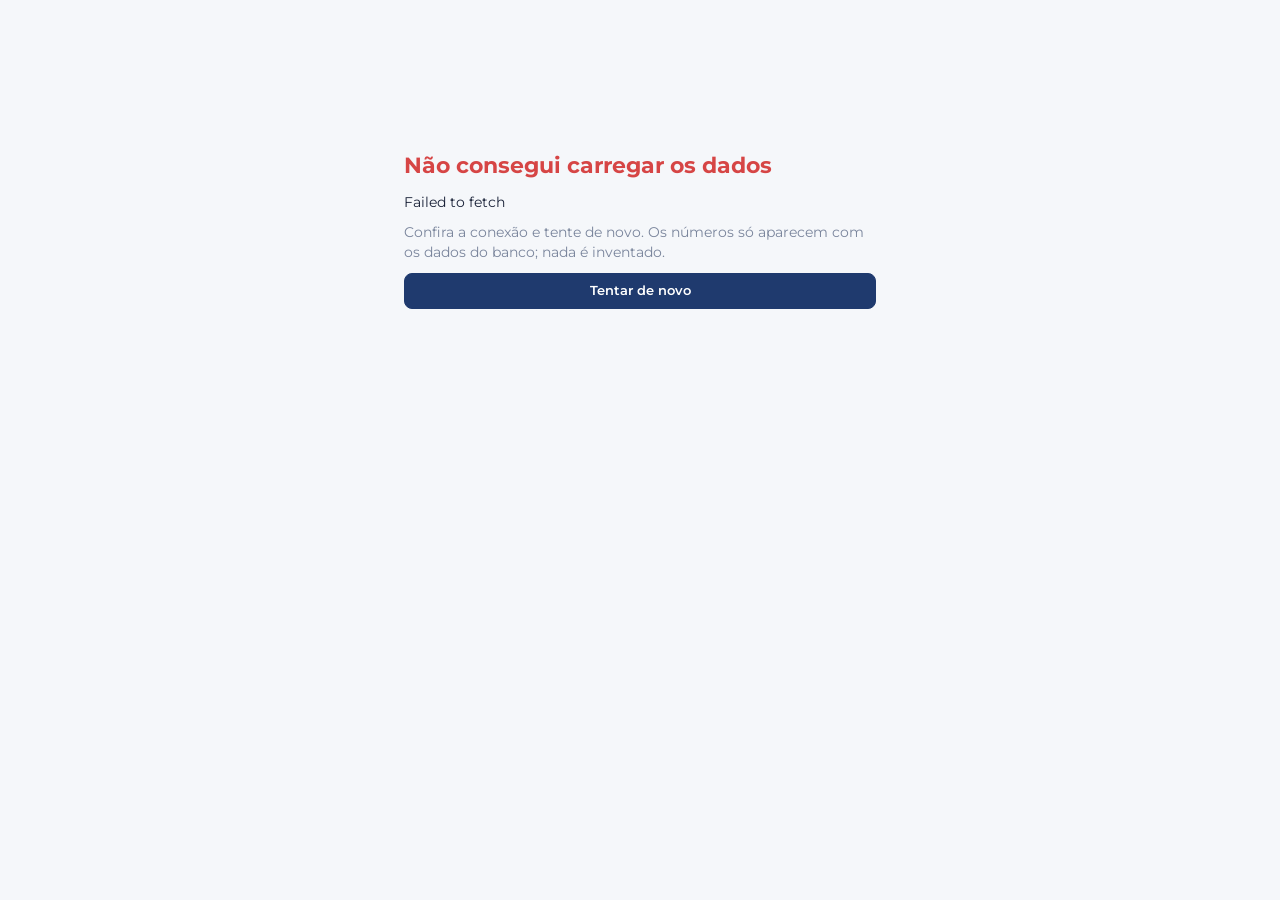
==== index.html @ 0635a10c "Painel Prontomed: dashboard financeiro estatico (HTML+JS, Supabase painel_publico) Resumo, receitas," ====
<!doctype html>
<html lang="pt-BR">
<head>
  <meta charset="utf-8">
  <meta name="viewport" content="width=device-width, initial-scale=1">
  <title>Painel Prontomed · ACESF</title>
  <meta name="robots" content="noindex, nofollow">
  <meta name="description" content="Painel financeiro do Grupo Prontomed: resultado, margens, caixa e detalhamento por conta.">
  <link rel="stylesheet" href="css/tokens.css">
  <link rel="stylesheet" href="css/dashboard.css">
</head>
<body data-empresa="grupo">
  <a class="pular" href="#conteudo">Pular para o conteúdo</a>
  <div id="app"></div>
  <noscript><p style="padding:24px">Este painel precisa de JavaScript para mostrar os gráficos.</p></noscript>
  <script type="module" src="js/app.js"></script>
</body>
</html>
---- css/tokens.css ----
/* Tokens do padrão visual ACESF · Painel Grupo Prontomed
   Marca fixa: navy #1F3A6E, azul #5B9BD5, dourado #C9A96E, Montserrat.
   Cada linha de negócio mantém a MESMA cor em todas as telas. */
@import url("https://fonts.googleapis.com/css2?family=Montserrat:wght@400;500;600;700;800&display=swap");

:root {
  color-scheme: light;
  --navy: #1F3A6E;
  --navy-barra: #1F3A6E;
  --azul: #5B9BD5;
  --dourado: #C9A96E;

  /* empresas */
  --emp-prontomed: #5B9BD5;
  --emp-multidisciplinar: #2BB39A;
  --emp-grupo: #C9A96E;

  /* linhas de receita — Prontomed */
  --lin-lab: #1F3A6E; --lin-cons: #5B9BD5; --lin-img: #C9A96E; --lin-cardio: #8FA3BF; --lin-acess: #B8C2CC;
  --lab-part: #1F3A6E; --lab-conv: #4A69A0; --lab-emp: #A9BADA;
  /* linhas de receita — Multidisciplinar */
  --mu-conv: #1F3A6E; --mu-multi: #2BB39A; --mu-atend-part: #5B9BD5; --mu-outras: #B8C2CC;
  /* especialidades */
  --esp-psico: #1F3A6E; --esp-psicoped: #2BB39A; --esp-to: #5B9BD5; --esp-fisio: #C9A96E;
  --esp-fono: #8FA3BF; --esp-nutri: #E07A5F; --esp-outros: #B8C2CC;

  /* rampa sequencial (magnitude de custos e despesas): escuro = maior */
  --seq-1: #1F3A6E; --seq-2: #4A69A0; --seq-3: #7C95C4; --seq-4: #A9BADA; --seq-5: #D3DCEC;

  /* semântica (estado, nunca identidade) */
  --bom: #1F9D6B; --ruim: #D64545; --atencao: #E0A82E; --neutro: #8A94A6;
  --bom-fundo: #E7F5EF; --ruim-fundo: #FBEAEA; --atencao-fundo: #FFF6E0; --atencao-texto: #8A4B00;

  /* superfícies e texto */
  --pagina: #F5F7FA;
  --painel: #FFFFFF;
  --painel-2: #F4F6FA;
  --borda: #E3E8F0;
  --grade: #E9EDF3;
  --subtotal: #EAF0F8;
  --texto: #1A2238;
  --texto-2: #4C5873;
  --texto-3: #7A859C;
  --trilho: #E3E8F0;
  --sombra: 0 1px 2px rgba(31, 58, 110, .06), 0 4px 16px rgba(31, 58, 110, .05);

  --raio: 10px;
  --fonte: "Montserrat", system-ui, -apple-system, "Segoe UI", sans-serif;
}

/* Tema escuro: passos próprios (não é inversão automática). A navy da marca some no fundo escuro,
   então as linhas que usam navy sobem para um azul mais claro, mantendo a identidade. */
@media (prefers-color-scheme: dark) {
  :root:not([data-tema="claro"]) {
    color-scheme: dark;
    --seq-1: #A9C3F2; --seq-2: #7F9EDB; --seq-3: #5F7DB9; --seq-4: #455F94; --seq-5: #324673;
    --navy-barra: #7FA2E8; --lin-lab: #7FA2E8; --lab-part: #7FA2E8; --lab-conv: #5C80C4; --lab-emp: #3E5A92;
    --mu-conv: #7FA2E8; --esp-psico: #7FA2E8;
    --bom: #3CC38F; --ruim: #F0706F; --atencao: #E8B54A; --neutro: #98A2B6;
    --bom-fundo: #12342A; --ruim-fundo: #3A1A1D; --atencao-fundo: #3A2E12; --atencao-texto: #F2C77A;
    --pagina: #0E1526; --painel: #151E34; --painel-2: #1B2641; --borda: #26324F; --grade: #212C48;
    --subtotal: #1D2A4A; --texto: #E8ECF6; --texto-2: #B5BED3; --texto-3: #8591AB; --trilho: #26324F;
    --sombra: 0 1px 2px rgba(0, 0, 0, .4);
  }
}
:root[data-tema="escuro"] {
  color-scheme: dark;
  --seq-1: #A9C3F2; --seq-2: #7F9EDB; --seq-3: #5F7DB9; --seq-4: #455F94; --seq-5: #324673;
  --navy-barra: #7FA2E8; --lin-lab: #7FA2E8; --lab-part: #7FA2E8; --lab-conv: #5C80C4; --lab-emp: #3E5A92;
  --mu-conv: #7FA2E8; --esp-psico: #7FA2E8;
  --bom: #3CC38F; --ruim: #F0706F; --atencao: #E8B54A; --neutro: #98A2B6;
  --bom-fundo: #12342A; --ruim-fundo: #3A1A1D; --atencao-fundo: #3A2E12; --atencao-texto: #F2C77A;
  --pagina: #0E1526; --painel: #151E34; --painel-2: #1B2641; --borda: #26324F; --grade: #212C48;
  --subtotal: #1D2A4A; --texto: #E8ECF6; --texto-2: #B5BED3; --texto-3: #8591AB; --trilho: #26324F;
  --sombra: 0 1px 2px rgba(0, 0, 0, .4);
}

body[data-empresa="prontomed"] { --emp: var(--emp-prontomed); }
body[data-empresa="multidisciplinar"] { --emp: var(--emp-multidisciplinar); }
body[data-empresa="grupo"] { --emp: var(--emp-grupo); }

html, body { margin: 0; font-family: var(--fonte); color: var(--texto); background: var(--pagina); }
---- css/dashboard.css ----
/* Painel Prontomed · layout de dashboard (rolagem contínua, menu lateral, filtros fixos, gaveta de detalhe) */
*, *::before, *::after { box-sizing: border-box; }
html { -webkit-text-size-adjust: 100%; }
body { font-size: 14px; line-height: 1.45; font-variant-numeric: tabular-nums; }
h1, h2, h3, p { margin: 0; }
button, select, input { font: inherit; color: inherit; }
button { cursor: pointer; }
:focus-visible { outline: 2px solid var(--azul); outline-offset: 2px; border-radius: 4px; }
.dim { color: var(--texto-3); }
.pular { position: absolute; left: -999px; top: 8px; background: var(--navy); color: #fff; padding: 8px 12px; border-radius: 8px; z-index: 100; }
.pular:focus { left: 8px; }
.vh { position: absolute; width: 1px; height: 1px; overflow: hidden; clip: rect(0 0 0 0); white-space: nowrap; }
.carregando { padding: 48px 24px; color: var(--texto-2); text-align: center; }

/* ─── casca ─── */
.casca { display: grid; grid-template-columns: 232px minmax(0, 1fr); min-height: 100vh; }
.lateral { position: sticky; top: 0; height: 100vh; display: flex; flex-direction: column; gap: 20px; padding: 20px 14px; background: var(--navy); color: #fff; }
.marca-app { display: flex; gap: 10px; align-items: center; padding: 0 6px; }
.marca-sel { width: 34px; height: 34px; border-radius: 9px; background: var(--dourado); color: var(--navy); display: grid; place-items: center; font-weight: 800; font-size: 17px; }
.marca-app strong { display: block; font-size: 14px; font-weight: 700; }
.marca-app small { color: #B9C6E0; font-size: 11px; }
.menu { display: flex; flex-direction: column; gap: 2px; }
.menu a { display: flex; gap: 10px; align-items: center; padding: 9px 10px; border-radius: 8px; color: #D5DEF1; text-decoration: none; font-weight: 500; }
.menu a:hover { background: rgba(255, 255, 255, .08); }
.menu a.on { background: rgba(255, 255, 255, .14); color: #fff; font-weight: 700; box-shadow: inset 3px 0 0 var(--emp, var(--dourado)); }
.carimbo { margin-top: auto; font-size: 11px; padding: 0 6px; color: #9FB0D2; }
.centro { min-width: 0; }
.barra { position: sticky; top: 0; z-index: 20; display: flex; flex-wrap: wrap; gap: 10px 20px; align-items: flex-end; justify-content: space-between; padding: 14px 28px 12px; background: color-mix(in srgb, var(--pagina) 94%, transparent); backdrop-filter: blur(8px); border-bottom: 1px solid var(--borda); }
.barra h1 { font-size: 21px; font-weight: 800; color: var(--navy-barra); letter-spacing: -.01em; }
.sub { color: var(--texto-3); font-size: 12.5px; margin-top: 1px; }
.filtros { display: flex; flex-wrap: wrap; gap: 8px 10px; align-items: flex-end; }
.campo { display: grid; gap: 2px; font-size: 11px; color: var(--texto-3); font-weight: 600; }
.campo select { padding: 7px 28px 7px 10px; border: 1px solid var(--borda); border-radius: 8px; background: var(--painel); color: var(--texto); font-weight: 500; font-size: 13px; min-height: 36px; }
.seg { display: inline-flex; padding: 3px; border: 1px solid var(--borda); background: var(--painel); border-radius: 10px; gap: 2px; }
.seg button { display: inline-flex; align-items: center; gap: 7px; border: 0; background: transparent; padding: 6px 11px; border-radius: 7px; font-weight: 600; font-size: 13px; color: var(--texto-2); min-height: 30px; }
.seg button i { width: 9px; height: 9px; border-radius: 3px; background: var(--c); }
.seg button.on { background: var(--navy); color: #fff; }
.btn { border: 1px solid var(--borda); background: var(--painel); border-radius: 8px; padding: 7px 12px; font-weight: 600; font-size: 13px; min-height: 36px; }
.btn:hover { background: var(--painel-2); }
.btn.primario { background: var(--navy); border-color: var(--navy); color: #fff; }
.btn.icone { width: 36px; padding: 0; font-size: 16px; }
main { padding: 22px 28px 64px; display: grid; gap: 22px; max-width: 1560px; }
main[aria-busy="true"] { opacity: .5; }

/* ─── seções e grades ─── */
.secao { background: var(--painel); border: 1px solid var(--borda); border-radius: var(--raio); padding: 18px 20px 16px; box-shadow: var(--sombra); min-width: 0; display: grid; gap: 12px; align-content: start; }
.secao-cab h2 { font-size: 15px; font-weight: 700; color: var(--texto); }
.secao-cab p { color: var(--texto-3); font-size: 12.5px; margin-top: 2px; max-width: 78ch; }
.duas { display: grid; grid-template-columns: minmax(0, 1.35fr) minmax(0, 1fr); gap: 22px; }
.duas.igual { grid-template-columns: repeat(2, minmax(0, 1fr)); }
.grafico { width: 100%; min-height: 40px; }
.grafico svg { display: block; overflow: visible; }
.vazio { color: var(--texto-3); padding: 18px 4px; }
.vazio.erro { color: var(--ruim); }
.marca { outline-offset: 1px; }
.marca:hover { filter: brightness(1.08); }

/* ─── destaque e KPIs ─── */
.faixa-hero { display: grid; grid-template-columns: minmax(0, 1fr) minmax(0, 1.25fr); gap: 22px; align-items: stretch; }
.hero { background: var(--navy); color: #fff; border-radius: var(--raio); padding: 22px 24px; display: grid; gap: 8px; align-content: start; box-shadow: var(--sombra); }
body[data-empresa="prontomed"] .hero { background: linear-gradient(135deg, var(--navy), #2F5C93); }
.hero-r { font-size: 12.5px; color: #C7D4EE; font-weight: 600; }
.hero-v { font-size: clamp(30px, 4.4vw, 44px); font-weight: 800; letter-spacing: -.02em; line-height: 1.05; }
.hero-d { display: flex; flex-wrap: wrap; gap: 6px; align-items: center; color: #C7D4EE; font-size: 12.5px; }
.hero-t { font-size: 14px; color: #E8EEFB; max-width: 58ch; }
.hero-sp { display: flex; gap: 10px; align-items: center; color: #B9C6E0; font-size: 12px; }
.hero-sp svg path { stroke: #fff; }
.hero-sp svg circle { fill: #fff; stroke: var(--navy); }
.hero-aj { font-size: 12.5px; color: #E8EEFB; border-top: 1px solid rgba(255, 255, 255, .18); padding-top: 8px; }
.hero .dim { color: #B9C6E0; }
.hero .delta { background: rgba(255, 255, 255, .14); color: #fff; }
.tiles { display: grid; grid-template-columns: repeat(2, minmax(0, 1fr)); gap: 14px; }
.tiles.quatro { grid-template-columns: repeat(4, minmax(0, 1fr)); }
.tile { text-align: left; display: grid; gap: 4px; align-content: start; background: var(--painel); border: 1px solid var(--borda); border-radius: var(--raio); padding: 14px 16px; box-shadow: var(--sombra); border-top: 3px solid var(--emp, var(--dourado)); min-width: 0; }
button.tile:hover { background: var(--painel-2); }
.tile-r { font-size: 12px; color: var(--texto-3); font-weight: 600; }
.tile-v { font-size: 22px; font-weight: 800; color: var(--texto); letter-spacing: -.01em; overflow-wrap: anywhere; }
.tile-s, .tile-b { font-size: 12px; color: var(--texto-3); }
.tile-d { display: flex; flex-wrap: wrap; align-items: center; gap: 2px; }
.tile-sp { margin-top: 2px; }
.tile-sp svg { display: block; max-width: 100%; }
.tile-sp path { vector-effect: non-scaling-stroke; }

.delta { display: inline-flex; gap: 4px; align-items: center; padding: 2px 8px; border-radius: 99px; font-size: 12px; font-weight: 700; white-space: nowrap; }
.delta-i { font-size: 9px; }
.delta.bom { color: var(--bom); background: var(--bom-fundo); }
.delta.ruim { color: var(--ruim); background: var(--ruim-fundo); }
.delta.neutro { color: var(--texto-2); background: var(--painel-2); }

/* ─── legenda ─── */
.legenda { display: flex; flex-wrap: wrap; gap: 6px 14px; }
.leg-item { display: inline-flex; align-items: center; gap: 7px; background: none; border: 0; padding: 4px 2px; font-size: 12.5px; color: var(--texto-2); font-weight: 500; }
.leg-item.off { opacity: .45; text-decoration: line-through; }
.leg-k { width: 12px; height: 12px; border-radius: 3px; flex: none; }
.legenda.estatica { margin-bottom: 2px; }

/* ─── alertas ─── */
.atencao { display: grid; gap: 10px; }
.alerta { display: grid; grid-template-columns: 26px 1fr; gap: 10px; padding: 11px 12px; border-radius: 9px; background: var(--painel-2); border-left: 4px solid var(--neutro); }
.alerta.atencao { background: var(--atencao-fundo); border-left-color: var(--atencao); }
.alerta.ruim { background: var(--ruim-fundo); border-left-color: var(--ruim); }
.alerta.info { border-left-color: var(--azul); }
.alerta-i { width: 22px; height: 22px; border-radius: 50%; display: grid; place-items: center; background: var(--painel); font-size: 11px; font-weight: 800; }
.alerta h3 { font-size: 13px; font-weight: 700; }
.alerta p { font-size: 12.5px; color: var(--texto-2); margin-top: 2px; }
.lnk-acao { margin-top: 6px; border: 0; background: none; padding: 0; color: var(--navy-barra); font-weight: 700; font-size: 12.5px; text-decoration: underline; text-underline-offset: 3px; }

/* ─── tabelas ─── */
.tabela-rolagem { overflow-x: auto; border-radius: 8px; }
table.dre { width: 100%; border-collapse: separate; border-spacing: 0; font-size: 13px; min-width: 760px; }
table.dre.mini { min-width: 0; font-size: 12.5px; }
.dre th { text-align: right; font-weight: 700; font-size: 12px; color: var(--texto-3); padding: 8px 10px; border-bottom: 1px solid var(--borda); white-space: nowrap; position: sticky; top: 0; background: var(--painel); }
.dre th.atual { color: var(--texto); box-shadow: inset 0 -2px 0 var(--emp, var(--dourado)); }
.dre th.c-nome, .dre td.c-nome { text-align: left; }
.dre td { padding: 7px 10px; border-bottom: 1px solid var(--grade); text-align: right; white-space: nowrap; }
.dre td.atual { background: color-mix(in srgb, var(--emp, var(--dourado)) 7%, var(--painel)); font-weight: 600; }
.dre td.c-nome { white-space: normal; min-width: 210px; position: sticky; left: 0; background: var(--painel); z-index: 1; }
.dre td.c-tend { width: 96px; padding: 2px 10px; text-align: left; }
.dre tr.grupo td { background: var(--subtotal); font-weight: 700; }
.dre tr.grupo td.c-nome { background: var(--subtotal); }
.dre tr.total td { font-weight: 700; border-top: 1px solid var(--borda); }
.dre tr.total.forte td { background: var(--subtotal); }
.dre tr.total.forte td.c-nome { background: var(--subtotal); }
.dre tr.pai > td.c-nome button.lnk { font-weight: 600; }
.dre tr.destacada td { background: var(--atencao-fundo); }
.dre .calor { font-weight: 600; }
.chev { width: 20px; height: 20px; border: 0; background: none; color: var(--texto-3); display: inline-grid; place-items: center; font-size: 11px; vertical-align: middle; transition: transform .12s; padding: 0; }
.chev.aberto { transform: rotate(90deg); }
.chev.vazio { visibility: hidden; }
button.lnk { border: 0; background: none; padding: 2px 0; text-align: left; color: var(--texto); font-weight: 500; text-decoration: underline; text-decoration-color: transparent; text-underline-offset: 3px; }
button.lnk:hover { color: var(--navy-barra); text-decoration-color: currentColor; }
.fontes { display: inline-flex; gap: 4px; flex-wrap: wrap; }
.fonte { padding: 1px 7px; border-radius: 99px; font-size: 11px; font-weight: 600; background: var(--painel-2); color: var(--texto-2); border: 1px solid var(--borda); }
.fonte.f-Nibo { border-color: var(--azul); } .fonte.f-manual { border-color: var(--dourado); }
.chip-emp { display: inline-flex; gap: 6px; align-items: center; font-weight: 700; }
.chip-emp i { width: 9px; height: 9px; border-radius: 3px; background: var(--c); }
.origem { background: var(--painel); border: 1px solid var(--borda); border-radius: var(--raio); padding: 14px 18px; display: grid; gap: 4px; }

/* ─── simuladores ─── */
.sim { display: grid; gap: 16px; }
.sim-ctrl, .sim-grade { display: grid; grid-template-columns: repeat(auto-fit, minmax(220px, 1fr)); gap: 14px 22px; align-items: end; }
.sim-c, .sim-n { display: grid; gap: 4px; }
.sim-r { font-size: 12.5px; font-weight: 600; }
.sim-c input[type=range] { width: 100%; accent-color: var(--navy-barra); }
.sim-v { font-weight: 800; font-size: 15px; }
.sim-in { display: flex; align-items: center; gap: 6px; }
.sim-in input { width: 100%; padding: 7px 10px; border: 1px solid var(--borda); border-radius: 8px; background: var(--painel); min-height: 36px; font-weight: 600; }
.sim-in em { font-style: normal; color: var(--texto-3); font-size: 12px; }
.sim-res { display: grid; grid-template-columns: repeat(auto-fit, minmax(190px, 1fr)); gap: 12px; }
.sim-b { display: grid; gap: 4px; padding: 12px 14px; background: var(--painel-2); border-radius: 9px; align-content: start; justify-items: start; }
.sim-b .tile-v { font-size: 19px; }
.sim > .btn { justify-self: start; }

/* ─── gaveta "Destrinchar" ─── */
.cortina { position: fixed; inset: 0; background: rgba(14, 21, 38, .36); opacity: 0; pointer-events: none; transition: opacity .18s; z-index: 40; }
.cortina.on { opacity: 1; pointer-events: auto; }
.gaveta { position: fixed; top: 0; right: 0; bottom: 0; width: min(560px, 100vw); background: var(--painel); border-left: 1px solid var(--borda); box-shadow: -12px 0 40px rgba(14, 21, 38, .18); transform: translateX(104%); transition: transform .22s ease; z-index: 50; overflow-y: auto; visibility: hidden; }
.gaveta.aberta { transform: none; visibility: visible; }
.drawer-corpo { padding: 20px 22px 40px; display: grid; gap: 14px; }
.dw-topo { display: flex; justify-content: space-between; gap: 12px; align-items: flex-start; }
.dw-topo h2 { font-size: 20px; font-weight: 800; color: var(--navy-barra); }
.dw-trilha { font-size: 12px; color: var(--texto-3); margin-bottom: 2px; }
.fechar { width: 36px; height: 36px; border-radius: 50%; border: 1px solid var(--borda); background: var(--painel); font-size: 22px; line-height: 1; flex: none; }
.dw-hero { display: grid; gap: 4px; padding: 14px 16px; background: var(--painel-2); border-radius: var(--raio); }
.dw-valor { font-size: 30px; font-weight: 800; letter-spacing: -.02em; }
.dw-metas { display: grid; grid-template-columns: repeat(2, minmax(0, 1fr)); gap: 10px 16px; margin: 0; }
.dw-metas dt { font-size: 11.5px; color: var(--texto-3); font-weight: 600; }
.dw-metas dd { margin: 1px 0 0; font-weight: 700; }
.drawer-corpo h3 { font-size: 13.5px; font-weight: 700; margin-top: 6px; }
.fatos { margin: 0; padding-left: 18px; color: var(--texto-2); display: grid; gap: 4px; }
.nota { font-size: 12.5px; color: var(--texto-3); background: var(--painel-2); padding: 10px 12px; border-radius: 8px; }
body.com-gaveta { overflow: hidden; }

/* ─── tooltip ─── */
.tip { position: fixed; z-index: 90; pointer-events: none; opacity: 0; transition: opacity .08s; background: var(--painel); color: var(--texto); border: 1px solid var(--borda); border-radius: 8px; padding: 8px 10px; box-shadow: 0 6px 22px rgba(14, 21, 38, .22); font-size: 12px; max-width: 280px; }
.tip-t { font-weight: 700; margin-bottom: 4px; }
.tip-l { display: flex; gap: 7px; align-items: baseline; }
.tip-k { width: 9px; height: 9px; border-radius: 2px; flex: none; align-self: center; }
.tip-v { font-weight: 700; }
.tip-n { color: var(--texto-2); }

.erro-geral { max-width: 520px; margin: 14vh auto; padding: 24px; display: grid; gap: 10px; text-align: left; }
.erro-geral h1 { color: var(--ruim); font-size: 22px; }

/* ─── responsivo ─── */
@media (max-width: 1180px) {
  .tiles.quatro { grid-template-columns: repeat(2, minmax(0, 1fr)); }
  .faixa-hero, .duas, .duas.igual { grid-template-columns: minmax(0, 1fr); }
}
@media (max-width: 860px) {
  .casca { grid-template-columns: minmax(0, 1fr); }
  .lateral { position: static; height: auto; flex-direction: row; align-items: center; gap: 10px; padding: 10px 12px; overflow-x: auto; }
  .marca-app small, .carimbo { display: none; }
  .menu { flex-direction: row; gap: 4px; }
  .menu a { white-space: nowrap; padding: 8px 10px; }
  .barra { position: static; padding: 12px 16px; }
  main { padding: 16px 16px 48px; gap: 16px; }
  .secao { padding: 14px 14px 12px; }
  .seg { flex-wrap: wrap; }
  .gaveta { width: 100vw; }
}
@media (max-width: 520px) {
  .tiles, .tiles.quatro { grid-template-columns: minmax(0, 1fr); }
  .dw-metas { grid-template-columns: minmax(0, 1fr); }
}
@media (prefers-reduced-motion: reduce) { * { transition: none !important; } }
@media print { .lateral, .barra .filtros, .gaveta, .cortina { display: none; } .casca { display: block; } .barra { position: static; } }

.hero-sp svg path { stroke: #fff !important; }
.hero-sp svg circle { fill: #fff !important; stroke: var(--navy) !important; }
.dre.mini th, .dre.mini td { padding: 6px 7px; }
.dre.mini td.c-nome { min-width: 120px; }
.leg-svg.clic:hover text { text-decoration: underline; }
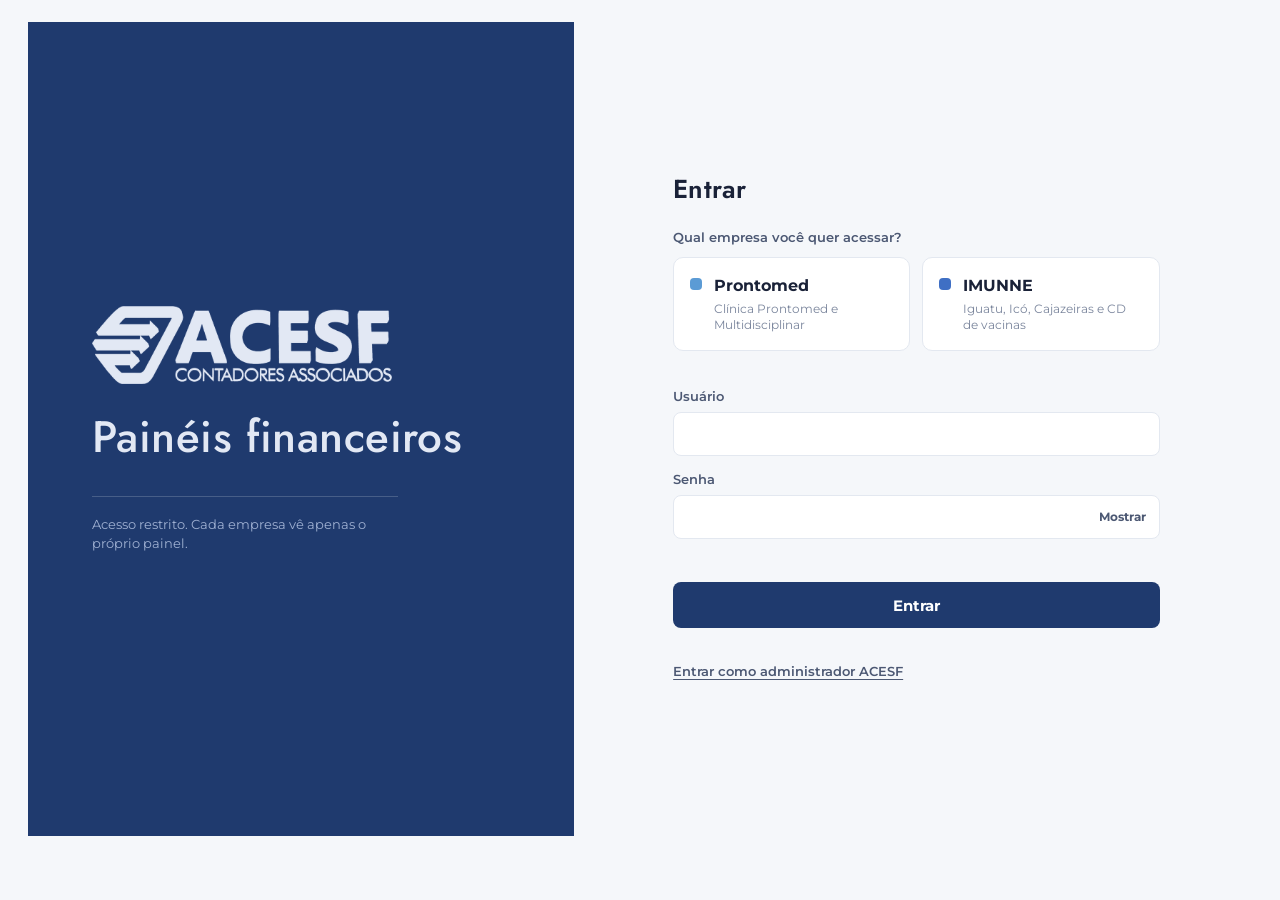
==== commit 8e92065a: "Adiciona painéis Prontomed e IMUNNE com shell, build e index criptografado - reestrutura js/ e css/ " ====
--- a/index.html
+++ b/index.html
@@ -1,18 +1,4786 @@
 <!doctype html>
-<html lang="pt-BR">
-<head>
-  <meta charset="utf-8">
-  <meta name="viewport" content="width=device-width, initial-scale=1">
-  <title>Painel Prontomed · ACESF</title>
-  <meta name="robots" content="noindex, nofollow">
-  <meta name="description" content="Painel financeiro do Grupo Prontomed: resultado, margens, caixa e detalhamento por conta.">
-  <link rel="stylesheet" href="css/tokens.css">
-  <link rel="stylesheet" href="css/dashboard.css">
-</head>
-<body data-empresa="grupo">
-  <a class="pular" href="#conteudo">Pular para o conteúdo</a>
-  <div id="app"></div>
-  <noscript><p style="padding:24px">Este painel precisa de JavaScript para mostrar os gráficos.</p></noscript>
-  <script type="module" src="js/app.js"></script>
-</body>
-</html>
+<html lang="pt-BR"><head><meta charset="utf-8"><meta name="viewport" content="width=device-width,initial-scale=1,viewport-fit=cover"></head><body>
+<title>Painéis ACESF</title>
+<meta name="claude:viewport-fit-sides" content="cover">
+<meta name="robots" content="noindex, nofollow">
+<link rel="stylesheet" href="https://fonts.googleapis.com/css2?family=Montserrat:wght@400;500;600;700;800&family=Jost:wght@500;600&display=swap">
+<style>
+/* Tokens do padrão visual ACESF · Painel Grupo Prontomed
+   Marca fixa: navy #1F3A6E, azul #5B9BD5, dourado #C9A96E, Montserrat.
+   Cada linha de negócio mantém a MESMA cor em todas as telas. */
+
+:root {
+  color-scheme: light;
+  --navy: #1F3A6E;
+  --navy-barra: #1F3A6E;
+  --azul: #5B9BD5;
+  --dourado: #C9A96E;
+
+  /* empresas */
+  --emp-prontomed: #5B9BD5;
+  --emp-multidisciplinar: #2BB39A;
+  --emp-grupo: #C9A96E;
+  --emp-iguatu: #3F6FC4;
+  --emp-ico: #E07A5F;
+  --emp-cajazeiras: #2BB39A;
+  --emp-cd: #8E7CC3;
+  --emp-sem_centro: #98A4B3;
+
+  /* linhas de receita — Prontomed */
+  --lin-lab: #1F3A6E; --lin-cons: #2BB39A; --lin-img: #C9A96E; --lin-cardio: #8E7CC3; --lin-acess: #B8C2CC;
+  --lab-part: #1F3A6E; --lab-conv: #E07A5F; --lab-emp: #2BB39A;
+  /* linhas de receita — Multidisciplinar */
+  --mu-conv: #1F3A6E; --mu-multi: #2BB39A; --mu-atend-part: #5B9BD5; --mu-outras: #B8C2CC;
+  /* especialidades */
+  --esp-psico: #1F3A6E; --esp-psicoped: #2BB39A; --esp-to: #5B9BD5; --esp-fisio: #C9A96E;
+  --esp-fono: #8FA3BF; --esp-nutri: #E07A5F; --esp-outros: #B8C2CC;
+
+  /* rampa sequencial (magnitude de custos e despesas): escuro = maior */
+  --seq-1: #1F3A6E; --seq-2: #4A69A0; --seq-3: #7C95C4; --seq-4: #A9BADA; --seq-5: #D3DCEC;
+
+  /* categorias: grupos de custo/despesa, composições e roscas (cores bem distintas, ordem fixa) */
+  --cat-1: #3F7FD0; --cat-2: #C9A96E; --cat-3: #4FA84A; --cat-4: #F08A24; --cat-5: #D9473F; --cat-6: #8E7CC3; --cat-outras: #B8C2CC;
+
+  /* semântica (estado, nunca identidade) */
+  --bom: #1F9D6B; --ruim: #D64545; --atencao: #E0A82E; --neutro: #8A94A6;
+  --bom-fundo: #E7F5EF; --ruim-fundo: #FBEAEA; --atencao-fundo: #FFF6E0; --atencao-texto: #8A4B00;
+
+  /* superfícies e texto */
+  --pagina: #F5F7FA;
+  --painel: #FFFFFF;
+  --painel-2: #F4F6FA;
+  --borda: #E3E8F0;
+  --grade: #E9EDF3;
+  --subtotal: #EAF0F8;
+  --texto: #1A2238;
+  --texto-2: #4C5873;
+  --texto-3: #7A859C;
+  --trilho: #E3E8F0;
+  --sombra: 0 1px 2px rgba(31, 58, 110, .06), 0 4px 16px rgba(31, 58, 110, .05);
+
+  --raio: 10px;
+  --fonte: "Montserrat", system-ui, -apple-system, "Segoe UI", sans-serif;
+}
+
+/* Tema escuro: passos próprios (não é inversão automática). A navy da marca some no fundo escuro,
+   então as linhas que usam navy sobem para um azul mais claro, mantendo a identidade. */
+@media (prefers-color-scheme: dark) {
+  :root:not([data-tema="claro"]) {
+    color-scheme: dark;
+    --seq-1: #A9C3F2; --seq-2: #7F9EDB; --seq-3: #5F7DB9; --seq-4: #455F94; --seq-5: #324673;
+    --navy-barra: #7FA2E8; --lin-cons: #3CC3A8; --lin-lab: #7FA2E8; --lab-part: #7FA2E8; --lab-conv: #F0907A; --lab-emp: #3CC3A8;
+    --mu-conv: #7FA2E8; --esp-psico: #7FA2E8;
+    --cat-1: #7FA2E8; --cat-2: #D9B97C; --cat-3: #7CCB72; --cat-4: #F5A25A; --cat-5: #F0767A; --cat-6: #A99BDB; --cat-outras: #7E8AA3;
+    --bom: #3CC38F; --ruim: #F0706F; --atencao: #E8B54A; --neutro: #98A2B6;
+    --bom-fundo: #12342A; --ruim-fundo: #3A1A1D; --atencao-fundo: #3A2E12; --atencao-texto: #F2C77A;
+    --pagina: #0E1526; --painel: #151E34; --painel-2: #1B2641; --borda: #26324F; --grade: #212C48;
+    --subtotal: #1D2A4A; --texto: #E8ECF6; --texto-2: #B5BED3; --texto-3: #8591AB; --trilho: #26324F;
+    --sombra: 0 1px 2px rgba(0, 0, 0, .4);
+  }
+}
+:root[data-tema="escuro"] {
+  color-scheme: dark;
+  --seq-1: #A9C3F2; --seq-2: #7F9EDB; --seq-3: #5F7DB9; --seq-4: #455F94; --seq-5: #324673;
+  --navy-barra: #7FA2E8; --lin-cons: #3CC3A8; --lin-lab: #7FA2E8; --lab-part: #7FA2E8; --lab-conv: #F0907A; --lab-emp: #3CC3A8;
+  --mu-conv: #7FA2E8; --esp-psico: #7FA2E8;
+  --cat-1: #7FA2E8; --cat-2: #D9B97C; --cat-3: #7CCB72; --cat-4: #F5A25A; --cat-5: #F0767A; --cat-6: #A99BDB; --cat-outras: #7E8AA3;
+  --bom: #3CC38F; --ruim: #F0706F; --atencao: #E8B54A; --neutro: #98A2B6;
+  --bom-fundo: #12342A; --ruim-fundo: #3A1A1D; --atencao-fundo: #3A2E12; --atencao-texto: #F2C77A;
+  --pagina: #0E1526; --painel: #151E34; --painel-2: #1B2641; --borda: #26324F; --grade: #212C48;
+  --subtotal: #1D2A4A; --texto: #E8ECF6; --texto-2: #B5BED3; --texto-3: #8591AB; --trilho: #26324F;
+  --sombra: 0 1px 2px rgba(0, 0, 0, .4);
+}
+
+[data-empresa="prontomed"] { --emp: var(--emp-prontomed); }
+[data-empresa="multidisciplinar"] { --emp: var(--emp-multidisciplinar); }
+[data-empresa="grupo"] { --emp: var(--emp-grupo); }
+
+html, body { margin: 0; font-family: var(--fonte); color: var(--texto); background: var(--pagina); }
+
+[data-empresa="iguatu"] { --emp: var(--emp-iguatu); }
+[data-empresa="ico"] { --emp: var(--emp-ico); }
+[data-empresa="cajazeiras"] { --emp: var(--emp-cajazeiras); }
+[data-empresa="cd"] { --emp: var(--emp-cd); }
+[data-empresa="sem_centro"] { --emp: var(--emp-sem_centro); }
+
+/* Painel Prontomed · layout de dashboard (rolagem contínua, menu lateral, filtros fixos, gaveta de detalhe) */
+*, *::before, *::after { box-sizing: border-box; }
+html { -webkit-text-size-adjust: 100%; }
+body { font-size: 14px; line-height: 1.45; font-variant-numeric: tabular-nums; }
+h1, h2, h3, p { margin: 0; }
+button, select, input { font: inherit; color: inherit; }
+button { cursor: pointer; }
+:focus-visible { outline: 2px solid var(--azul); outline-offset: 2px; border-radius: 4px; }
+.dim { color: var(--texto-3); }
+.pular { position: absolute; left: -999px; top: 8px; background: var(--navy); color: #fff; padding: 8px 12px; border-radius: 8px; z-index: 100; }
+.pular:focus { left: 8px; }
+.vh { position: absolute; width: 1px; height: 1px; overflow: hidden; clip: rect(0 0 0 0); white-space: nowrap; }
+.carregando { padding: 48px 24px; color: var(--texto-2); text-align: center; }
+
+/* ─── casca ─── */
+.casca { display: grid; grid-template-columns: 232px minmax(0, 1fr); min-height: 100vh; }
+.lateral { position: sticky; top: 0; height: 100vh; display: flex; flex-direction: column; gap: 20px; padding: 20px 14px; background: var(--navy); color: #fff; }
+.marca-app { display: flex; gap: 10px; align-items: center; padding: 0 6px; }
+.marca-sel { width: 34px; height: 34px; border-radius: 9px; background: var(--dourado); color: var(--navy); display: grid; place-items: center; font-weight: 800; font-size: 17px; }
+.marca-app strong { display: block; font-size: 14px; font-weight: 700; }
+.marca-app small { color: #B9C6E0; font-size: 11px; }
+.menu { display: flex; flex-direction: column; gap: 2px; }
+.menu a { display: flex; gap: 10px; align-items: center; padding: 9px 10px; border-radius: 8px; color: #D5DEF1; text-decoration: none; font-weight: 500; }
+.menu a:hover { background: rgba(255, 255, 255, .08); }
+.menu a.on { background: rgba(255, 255, 255, .14); color: #fff; font-weight: 700; box-shadow: inset 3px 0 0 var(--emp, var(--dourado)); }
+.carimbo { margin-top: auto; font-size: 11px; padding: 0 6px; color: #9FB0D2; }
+.centro { min-width: 0; }
+.barra { position: sticky; top: 0; z-index: 20; display: flex; flex-wrap: wrap; gap: 10px 20px; align-items: flex-end; justify-content: space-between; padding: 14px 28px 12px; background: color-mix(in srgb, var(--pagina) 94%, transparent); backdrop-filter: blur(8px); border-bottom: 1px solid var(--borda); }
+.barra h1 { font-size: 21px; font-weight: 800; color: var(--navy-barra); letter-spacing: -.01em; }
+.sub { color: var(--texto-3); font-size: 12.5px; margin-top: 1px; }
+.filtros { display: flex; flex-wrap: wrap; gap: 8px 10px; align-items: flex-end; }
+.campo { display: grid; gap: 2px; font-size: 11px; color: var(--texto-3); font-weight: 600; }
+.campo select { padding: 7px 28px 7px 10px; border: 1px solid var(--borda); border-radius: 8px; background: var(--painel); color: var(--texto); font-weight: 500; font-size: 13px; min-height: 36px; }
+.seg { display: inline-flex; padding: 3px; border: 1px solid var(--borda); background: var(--painel); border-radius: 10px; gap: 2px; }
+.seg button { display: inline-flex; align-items: center; gap: 7px; border: 0; background: transparent; padding: 6px 11px; border-radius: 7px; font-weight: 600; font-size: 13px; color: var(--texto-2); min-height: 30px; }
+.seg button i { width: 9px; height: 9px; border-radius: 3px; background: var(--c); }
+.seg button.on { background: var(--navy); color: #fff; }
+.btn { border: 1px solid var(--borda); background: var(--painel); border-radius: 8px; padding: 7px 12px; font-weight: 600; font-size: 13px; min-height: 36px; }
+.btn:hover { background: var(--painel-2); }
+.btn.primario { background: var(--navy); border-color: var(--navy); color: #fff; }
+.btn.icone { width: 36px; padding: 0; font-size: 16px; }
+main { padding: 22px 28px 64px; display: grid; gap: 22px; max-width: 1560px; }
+main[aria-busy="true"] { opacity: .5; }
+
+/* ─── seções e grades ─── */
+.secao { background: var(--painel); border: 1px solid var(--borda); border-radius: var(--raio); padding: 18px 20px 16px; box-shadow: var(--sombra); min-width: 0; display: grid; gap: 12px; align-content: start; }
+.secao-cab h2 { font-size: 15px; font-weight: 700; color: var(--texto); }
+.secao-cab p { color: var(--texto-3); font-size: 12.5px; margin-top: 2px; max-width: 78ch; }
+.duas { display: grid; grid-template-columns: minmax(0, 1.35fr) minmax(0, 1fr); gap: 22px; }
+.duas.igual { grid-template-columns: repeat(2, minmax(0, 1fr)); }
+.grafico { width: 100%; min-height: 40px; }
+.grafico svg { display: block; overflow: visible; }
+.vazio { color: var(--texto-3); padding: 18px 4px; }
+.vazio.erro { color: var(--ruim); }
+.marca { outline-offset: 1px; }
+.marca:hover { filter: brightness(1.08); }
+
+/* ─── destaque e KPIs ─── */
+.faixa-hero { display: grid; grid-template-columns: minmax(0, 1fr) minmax(0, 1.25fr); gap: 22px; align-items: stretch; }
+.hero { background: var(--navy); color: #fff; border-radius: var(--raio); padding: 22px 24px; display: grid; gap: 8px; align-content: start; box-shadow: var(--sombra); }
+[data-empresa="prontomed"] .hero { background: linear-gradient(135deg, var(--navy), #2F5C93); }
+.hero-r { font-size: 12.5px; color: #C7D4EE; font-weight: 600; }
+.hero-v { font-size: clamp(30px, 4.4vw, 44px); font-weight: 800; letter-spacing: -.02em; line-height: 1.05; }
+.hero-d { display: flex; flex-wrap: wrap; gap: 6px; align-items: center; color: #C7D4EE; font-size: 12.5px; }
+.hero-t { font-size: 14px; color: #E8EEFB; max-width: 58ch; }
+.hero-sp { display: flex; gap: 10px; align-items: center; color: #B9C6E0; font-size: 12px; }
+.hero-sp svg path { stroke: #fff; }
+.hero-sp svg circle { fill: #fff; stroke: var(--navy); }
+.hero-aj { font-size: 12.5px; color: #E8EEFB; border-top: 1px solid rgba(255, 255, 255, .18); padding-top: 8px; }
+.hero .dim { color: #B9C6E0; }
+.hero .delta { background: rgba(255, 255, 255, .14); color: #fff; }
+.tiles { display: grid; grid-template-columns: repeat(2, minmax(0, 1fr)); gap: 14px; }
+.tiles.quatro { grid-template-columns: repeat(4, minmax(0, 1fr)); }
+.tile { text-align: left; display: grid; gap: 4px; align-content: start; background: var(--painel); border: 1px solid var(--borda); border-radius: var(--raio); padding: 14px 16px; box-shadow: var(--sombra); border-top: 3px solid var(--emp, var(--dourado)); min-width: 0; }
+button.tile:hover { background: var(--painel-2); }
+.tile-r { font-size: 12px; color: var(--texto-3); font-weight: 600; }
+.tile-v { font-size: 22px; font-weight: 800; color: var(--texto); letter-spacing: -.01em; overflow-wrap: anywhere; }
+.tile-s, .tile-b { font-size: 12px; color: var(--texto-3); }
+.tile-d { display: flex; flex-wrap: wrap; align-items: center; gap: 2px; }
+.tile-sp { margin-top: 2px; }
+.tile-sp svg { display: block; max-width: 100%; }
+.tile-sp path { vector-effect: non-scaling-stroke; }
+
+.delta { display: inline-flex; gap: 4px; align-items: center; padding: 2px 8px; border-radius: 99px; font-size: 12px; font-weight: 700; white-space: nowrap; }
+.delta-i { font-size: 9px; }
+.delta.bom { color: var(--bom); background: var(--bom-fundo); }
+.delta.ruim { color: var(--ruim); background: var(--ruim-fundo); }
+.delta.neutro { color: var(--texto-2); background: var(--painel-2); }
+
+/* ─── legenda ─── */
+.legenda { display: flex; flex-wrap: wrap; gap: 6px 14px; }
+.leg-item { display: inline-flex; align-items: center; gap: 7px; background: none; border: 0; padding: 4px 2px; font-size: 12.5px; color: var(--texto-2); font-weight: 500; }
+.leg-item.off { opacity: .45; text-decoration: line-through; }
+.leg-k { width: 12px; height: 12px; border-radius: 3px; flex: none; }
+.legenda.estatica { margin-bottom: 2px; }
+
+/* ─── alertas ─── */
+.atencao { display: grid; gap: 10px; }
+.alerta { display: grid; grid-template-columns: 26px 1fr; gap: 10px; padding: 11px 12px; border-radius: 9px; background: var(--painel-2); border-left: 4px solid var(--neutro); }
+.alerta.atencao { background: var(--atencao-fundo); border-left-color: var(--atencao); }
+.alerta.ruim { background: var(--ruim-fundo); border-left-color: var(--ruim); }
+.alerta.info { border-left-color: var(--azul); }
+.alerta-i { width: 22px; height: 22px; border-radius: 50%; display: grid; place-items: center; background: var(--painel); font-size: 11px; font-weight: 800; }
+.alerta h3 { font-size: 13px; font-weight: 700; }
+.alerta p { font-size: 12.5px; color: var(--texto-2); margin-top: 2px; }
+.lnk-acao { margin-top: 6px; border: 0; background: none; padding: 0; color: var(--navy-barra); font-weight: 700; font-size: 12.5px; text-decoration: underline; text-underline-offset: 3px; }
+
+/* ─── tabelas ─── */
+.tabela-rolagem { overflow-x: auto; border-radius: 8px; }
+table.dre { width: 100%; border-collapse: separate; border-spacing: 0; font-size: 13px; min-width: 760px; }
+table.dre.mini { min-width: 0; font-size: 12.5px; }
+.dre th { text-align: right; font-weight: 700; font-size: 12px; color: var(--texto-3); padding: 8px 10px; border-bottom: 1px solid var(--borda); white-space: nowrap; position: sticky; top: 0; background: var(--painel); }
+.dre th.atual { color: var(--texto); box-shadow: inset 0 -2px 0 var(--emp, var(--dourado)); }
+.dre th.c-nome, .dre td.c-nome { text-align: left; }
+.dre td { padding: 7px 10px; border-bottom: 1px solid var(--grade); text-align: right; white-space: nowrap; }
+.dre td.atual { background: color-mix(in srgb, var(--emp, var(--dourado)) 7%, var(--painel)); font-weight: 600; }
+.dre td.c-nome { white-space: normal; min-width: 210px; position: sticky; left: 0; background: var(--painel); z-index: 1; }
+.dre td.c-tend { width: 96px; padding: 2px 10px; text-align: left; }
+.dre tr.grupo td { background: var(--subtotal); font-weight: 700; }
+.dre tr.grupo td.c-nome { background: var(--subtotal); }
+.dre tr.total td { font-weight: 700; border-top: 1px solid var(--borda); }
+.dre tr.total.forte td { background: var(--subtotal); }
+.dre tr.total.forte td.c-nome { background: var(--subtotal); }
+.dre tr.pai > td.c-nome button.lnk { font-weight: 600; }
+.dre tr.destacada td { background: var(--atencao-fundo); }
+.dre .calor { font-weight: 600; }
+.chev { width: 20px; height: 20px; border: 0; background: none; color: var(--texto-3); display: inline-grid; place-items: center; font-size: 11px; vertical-align: middle; transition: transform .12s; padding: 0; }
+.chev.aberto { transform: rotate(90deg); }
+.chev.vazio { visibility: hidden; }
+button.lnk { border: 0; background: none; padding: 2px 0; text-align: left; color: var(--texto); font-weight: 500; text-decoration: underline; text-decoration-color: transparent; text-underline-offset: 3px; }
+button.lnk:hover { color: var(--navy-barra); text-decoration-color: currentColor; }
+.fontes { display: inline-flex; gap: 4px; flex-wrap: wrap; }
+.fonte { padding: 1px 7px; border-radius: 99px; font-size: 11px; font-weight: 600; background: var(--painel-2); color: var(--texto-2); border: 1px solid var(--borda); }
+.fonte.f-Nibo { border-color: var(--azul); } .fonte.f-manual { border-color: var(--dourado); }
+.chip-emp { display: inline-flex; gap: 6px; align-items: center; font-weight: 700; }
+.chip-emp i { width: 9px; height: 9px; border-radius: 3px; background: var(--c); }
+.origem { background: var(--painel); border: 1px solid var(--borda); border-radius: var(--raio); padding: 14px 18px; display: grid; gap: 4px; }
+
+/* ─── simuladores ─── */
+.sim { display: grid; gap: 16px; }
+.sim-ctrl, .sim-grade { display: grid; grid-template-columns: repeat(auto-fit, minmax(220px, 1fr)); gap: 14px 22px; align-items: end; }
+.sim-c, .sim-n { display: grid; gap: 4px; }
+.sim-r { font-size: 12.5px; font-weight: 600; }
+.sim-c input[type=range] { width: 100%; accent-color: var(--navy-barra); }
+.sim-v { font-weight: 800; font-size: 15px; }
+.sim-in { display: flex; align-items: center; gap: 6px; }
+.sim-in input { width: 100%; padding: 7px 10px; border: 1px solid var(--borda); border-radius: 8px; background: var(--painel); min-height: 36px; font-weight: 600; }
+.sim-in em { font-style: normal; color: var(--texto-3); font-size: 12px; }
+.sim-res { display: grid; grid-template-columns: repeat(auto-fit, minmax(190px, 1fr)); gap: 12px; }
+.sim-b { display: grid; gap: 4px; padding: 12px 14px; background: var(--painel-2); border-radius: 9px; align-content: start; justify-items: start; }
+.sim-b .tile-v { font-size: 19px; }
+.sim > .btn { justify-self: start; }
+
+/* ─── gaveta "Destrinchar" ─── */
+.cortina { position: fixed; inset: 0; background: rgba(14, 21, 38, .36); opacity: 0; pointer-events: none; transition: opacity .18s; z-index: 40; }
+.cortina.on { opacity: 1; pointer-events: auto; }
+.gaveta { position: fixed; top: 0; right: 0; bottom: 0; width: min(560px, 100vw); background: var(--painel); border-left: 1px solid var(--borda); box-shadow: -12px 0 40px rgba(14, 21, 38, .18); transform: translateX(104%); transition: transform .22s ease; z-index: 50; overflow-y: auto; visibility: hidden; }
+.gaveta.aberta { transform: none; visibility: visible; }
+.drawer-corpo { padding: 20px 22px 40px; display: grid; gap: 14px; }
+.dw-topo { display: flex; justify-content: space-between; gap: 12px; align-items: flex-start; }
+.dw-topo h2 { font-size: 20px; font-weight: 800; color: var(--navy-barra); }
+.dw-trilha { font-size: 12px; color: var(--texto-3); margin-bottom: 2px; }
+.fechar { width: 36px; height: 36px; border-radius: 50%; border: 1px solid var(--borda); background: var(--painel); font-size: 22px; line-height: 1; flex: none; }
+.dw-hero { display: grid; gap: 4px; padding: 14px 16px; background: var(--painel-2); border-radius: var(--raio); }
+.dw-valor { font-size: 30px; font-weight: 800; letter-spacing: -.02em; }
+.dw-metas { display: grid; grid-template-columns: repeat(2, minmax(0, 1fr)); gap: 10px 16px; margin: 0; }
+.dw-metas dt { font-size: 11.5px; color: var(--texto-3); font-weight: 600; }
+.dw-metas dd { margin: 1px 0 0; font-weight: 700; }
+.drawer-corpo h3 { font-size: 13.5px; font-weight: 700; margin-top: 6px; }
+.fatos { margin: 0; padding-left: 18px; color: var(--texto-2); display: grid; gap: 4px; }
+.nota { font-size: 12.5px; color: var(--texto-3); background: var(--painel-2); padding: 10px 12px; border-radius: 8px; }
+body.com-gaveta { overflow: hidden; }
+
+/* ─── tooltip ─── */
+.tip { position: fixed; z-index: 90; pointer-events: none; opacity: 0; transition: opacity .08s; background: var(--painel); color: var(--texto); border: 1px solid var(--borda); border-radius: 8px; padding: 8px 10px; box-shadow: 0 6px 22px rgba(14, 21, 38, .22); font-size: 12px; max-width: 280px; }
+.tip-t { font-weight: 700; margin-bottom: 4px; }
+.tip-l { display: flex; gap: 7px; align-items: baseline; }
+.tip-k { width: 9px; height: 9px; border-radius: 2px; flex: none; align-self: center; }
+.tip-v { font-weight: 700; }
+.tip-n { color: var(--texto-2); }
+
+.erro-geral { max-width: 520px; margin: 14vh auto; padding: 24px; display: grid; gap: 10px; text-align: left; }
+.erro-geral h1 { color: var(--ruim); font-size: 22px; }
+
+/* ─── responsivo ─── */
+@media (max-width: 1180px) {
+  .tiles.quatro { grid-template-columns: repeat(2, minmax(0, 1fr)); }
+  .faixa-hero, .duas, .duas.igual { grid-template-columns: minmax(0, 1fr); }
+}
+@media (max-width: 860px) {
+  .casca { grid-template-columns: minmax(0, 1fr); }
+  .lateral { position: static; height: auto; flex-direction: row; align-items: center; gap: 10px; padding: 10px 12px; overflow-x: auto; }
+  .marca-app small, .carimbo { display: none; }
+  .menu { flex-direction: row; gap: 4px; }
+  .menu a { white-space: nowrap; padding: 8px 10px; }
+  .barra { position: static; padding: 12px 16px; }
+  main { padding: 16px 16px 48px; gap: 16px; }
+  .secao { padding: 14px 14px 12px; }
+  .seg { flex-wrap: wrap; }
+  .gaveta { width: 100vw; }
+}
+@media (max-width: 520px) {
+  .tiles, .tiles.quatro { grid-template-columns: minmax(0, 1fr); }
+  .dw-metas { grid-template-columns: minmax(0, 1fr); }
+}
+@media (prefers-reduced-motion: reduce) { * { transition: none !important; } }
+@media print { .lateral, .barra .filtros, .gaveta, .cortina { display: none; } .casca { display: block; } .barra { position: static; } }
+
+.hero-sp svg path { stroke: #fff !important; }
+.hero-sp svg circle { fill: #fff !important; stroke: var(--navy) !important; }
+.dre.mini th, .dre.mini td { padding: 6px 7px; }
+.dre.mini td.c-nome { min-width: 120px; }
+.leg-svg.clic:hover text { text-decoration: underline; }
+.faixa-aviso { background: var(--atencao-fundo); color: var(--texto); border-left: 4px solid var(--atencao); border-radius: 9px; padding: 11px 14px; font-size: 13px; }
+
+[data-empresa="iguatu"] .hero, [data-empresa="ico"] .hero, [data-empresa="cajazeiras"] .hero, [data-empresa="cd"] .hero { background: linear-gradient(135deg, var(--navy), #2F5C93); }
+
+/* ─── login ─── */
+.lg { min-height: 100vh; display: grid; grid-template-columns: minmax(280px, 5fr) minmax(0, 6fr); }
+.lg-marca { background: var(--navy); color: #fff; padding: 56px clamp(24px, 5vw, 64px); display: flex; flex-direction: column; justify-content: center; gap: 12px; }
+.lg-selo { width: 52px; height: 52px; border-radius: 13px; background: var(--dourado); color: var(--navy); display: grid; place-items: center; font-weight: 800; font-size: 26px; margin-bottom: 14px; }
+.lg-marca h1 { font-size: clamp(26px, 3.4vw, 38px); font-weight: 800; line-height: 1.1; text-wrap: balance; }
+.lg-marca p { margin: 0; color: #C9D5EC; font-size: 15px; }
+.lg-marca .lg-nota { margin-top: 22px; padding-top: 18px; border-top: 1px solid rgba(255, 255, 255, .18); font-size: 13px; color: #9FB0D2; max-width: 34ch; }
+.lg-painel { padding: 56px clamp(20px, 6vw, 80px); display: flex; flex-direction: column; justify-content: center; gap: 20px; max-width: 640px; }
+.lg-painel h2 { font-size: 22px; font-weight: 700; }
+.lg-form { display: grid; gap: 22px; }
+.lg-escolha { border: 0; padding: 0; margin: 0; min-width: 0; display: grid; gap: 10px; }
+.lg-escolha legend { padding: 0; font-size: 13px; font-weight: 600; color: var(--texto-2); margin-bottom: 10px; }
+.lg-cartoes { display: grid; grid-template-columns: repeat(2, minmax(0, 1fr)); gap: 12px; }
+.lg-cartao { display: flex; gap: 12px; align-items: flex-start; text-align: left; padding: 16px; border: 1.5px solid var(--borda); background: var(--painel); border-radius: var(--raio); color: var(--texto); }
+.lg-cartao i { flex: none; width: 12px; height: 12px; border-radius: 4px; background: var(--c); margin-top: 4px; }
+.lg-cartao strong { display: block; font-size: 16px; }
+.lg-cartao small { display: block; color: var(--texto-3); font-size: 12px; line-height: 1.4; margin-top: 3px; }
+.lg-cartao:hover { border-color: var(--c); }
+.lg-cartao.on { border-color: var(--c); box-shadow: 0 0 0 3px color-mix(in srgb, var(--c) 22%, transparent); }
+.lg-campos { display: grid; gap: 14px; }
+.lg-quem { margin: 0; font-weight: 700; color: var(--texto); }
+.lg-campo { display: grid; gap: 6px; font-size: 13px; font-weight: 600; color: var(--texto-2); }
+.lg-campo input { width: 100%; min-height: 44px; padding: 10px 12px; border: 1px solid var(--borda); border-radius: 8px; background: var(--painel); color: var(--texto); font-size: 15px; }
+.lg-senha { position: relative; display: block; }
+.lg-senha input { padding-right: 84px; }
+.lg-ver { position: absolute; right: 6px; top: 50%; transform: translateY(-50%); border: 0; background: transparent; color: var(--texto-2); font-size: 12px; font-weight: 700; padding: 8px; }
+.lg-erro { margin: 0; min-height: 1.2em; font-size: 13px; font-weight: 600; color: var(--ruim); }
+.lg-entrar { min-height: 46px; border: 0; border-radius: 8px; background: var(--navy); color: #fff; font-weight: 700; font-size: 15px; }
+.lg-entrar:disabled { opacity: .6; cursor: progress; }
+.lg-rodape { padding-top: 6px; }
+.lg-admin { border: 0; background: transparent; color: var(--texto-2); font-weight: 600; font-size: 13px; text-decoration: underline; text-underline-offset: 3px; padding: 6px 0; }
+.lg-admin.on { color: var(--navy); font-weight: 700; }
+@media (max-width: 860px) {
+  .lg { grid-template-columns: minmax(0, 1fr); }
+  .lg-marca { padding: 28px max(16px, env(safe-area-inset-left, 0px)); gap: 6px; }
+  .lg-selo { width: 40px; height: 40px; font-size: 20px; margin-bottom: 6px; }
+  .lg-marca .lg-nota { display: none; }
+  .lg-painel { padding: 24px max(16px, env(safe-area-inset-left, 0px)) 40px; max-width: none; }
+}
+@media (max-width: 520px) { .lg-cartoes { grid-template-columns: minmax(0, 1fr); } }
+
+/* ─── casca logada: menu com empresas e submenus ─── */
+.casca.embutida { display: block; min-height: 0; }
+.casca.embutida > .lateral { display: none; }
+.ac-casca { grid-template-columns: 252px minmax(0, 1fr); }
+.acesf-centro .host[hidden] { display: none; }
+.ac-casca .menu { gap: 6px; overflow-y: auto; }
+.emp-bloco { display: grid; gap: 2px; }
+.emp-btn, .emp-fixo { display: flex; align-items: center; gap: 10px; width: 100%; margin: 0; padding: 10px; border: 0; border-radius: 8px; background: transparent; color: #fff; font-weight: 700; font-size: 14px; text-align: left; }
+.emp-btn i, .emp-fixo i { width: 10px; height: 10px; border-radius: 3px; background: var(--c); flex: none; box-shadow: 0 0 0 2px rgba(255, 255, 255, .25); }
+.emp-btn span, .emp-fixo span { flex: 1; }
+.emp-btn:hover { background: rgba(255, 255, 255, .08); }
+.emp-btn.on { background: rgba(255, 255, 255, .12); }
+.emp-btn .chev { font-size: 12px; color: #B9C6E0; transition: transform .15s; }
+.emp-btn[aria-expanded="true"] .chev { transform: rotate(90deg); }
+.emp-bloco .sub { display: grid; gap: 2px; padding: 2px 0 6px 12px; }
+.emp-bloco .sub a { display: flex; gap: 10px; align-items: center; padding: 8px 10px; border-radius: 8px; color: #D5DEF1; text-decoration: none; font-weight: 500; font-size: 13px; }
+.emp-bloco .sub a:hover { background: rgba(255, 255, 255, .08); }
+.emp-bloco .sub a.on { background: rgba(255, 255, 255, .14); color: #fff; font-weight: 700; box-shadow: inset 3px 0 0 var(--emp, var(--dourado)); }
+.ac-pe { margin-top: auto; display: grid; gap: 10px; }
+.ac-pe .carimbo { margin: 0; }
+.ac-eu { margin: 0; padding: 0 6px; color: #D5DEF1; display: grid; }
+.ac-eu small { font-size: 11px; color: #9FB0D2; }
+.ac-sair { border: 1px solid rgba(255, 255, 255, .28); background: transparent; color: #fff; border-radius: 8px; padding: 8px 10px; font-weight: 600; font-size: 13px; }
+.ac-sair:hover { background: rgba(255, 255, 255, .1); }
+@media (max-width: 860px) {
+  .ac-casca { grid-template-columns: minmax(0, 1fr); }
+  .ac-casca .lateral { flex-direction: column; align-items: stretch; gap: 8px; overflow: visible; padding: 10px max(16px, env(safe-area-inset-left, 0px)); }
+  .ac-casca .menu { flex-direction: row; flex-wrap: wrap; align-items: center; gap: 4px 6px; overflow: visible; }
+  .emp-bloco { display: contents; }
+  .emp-bloco:not(.aberto) .sub { display: none; }
+  .emp-btn, .emp-fixo { width: auto; padding: 7px 10px; font-size: 13px; border: 1px solid rgba(255, 255, 255, .22); }
+  .emp-btn .chev { display: none; }
+  .emp-bloco .sub { display: contents; padding: 0; }
+  .emp-bloco .sub a { white-space: nowrap; padding: 7px 9px; }
+  .ac-pe { display: flex; align-items: center; justify-content: space-between; margin-top: 0; }
+  .ac-pe .carimbo, .ac-eu small { display: none; }
+}
+
+.lg-logo { display: block; width: min(300px, 100%); height: auto; margin-bottom: 18px; }
+.ac-logo { display: block; width: 172px; max-width: 100%; height: auto; }
+@media (max-width: 860px) { .lg-logo { width: 190px; margin-bottom: 8px; } .ac-logo { width: 120px; } }
+
+.lg-marca h1 { font-family: "Jost", "Futura", "Century Gothic", var(--fonte); font-weight: 500; font-size: clamp(30px, 3.6vw, 44px); letter-spacing: .01em; line-height: 1.08; color: #E2E8F4; }
+.lg-marca p { color: #B4C2DE; }
+.lg-painel h2 { font-family: "Jost", "Futura", "Century Gothic", var(--fonte); font-weight: 600; font-size: 26px; letter-spacing: .01em; }
+
+:root { --cat-1: #3F6FC4; --cat-2: #C9A96E; --cat-3: #2FA36B; --cat-4: #F08A3C; --cat-5: #D64545; --cat-6: #1F3A6E; --cat-outras: #B8C2CC;
+  --lin-lab: #3F6FC4; --lin-cons: #2FA36B; --lin-img: #C9A96E; --lin-cardio: #F08A3C; --lin-acess: #B8C2CC;
+  --lab-part: #3F6FC4; --lab-conv: #F08A3C; --lab-emp: #2FA36B;
+  --mu-conv: #3F6FC4; --mu-multi: #2FA36B; --mu-atend-part: #C9A96E; --mu-outras: #B8C2CC;
+  --esp-psico: #3F6FC4; --esp-psicoped: #2FA36B; --esp-to: #C9A96E; --esp-fisio: #F08A3C; --esp-fono: #D64545; --esp-nutri: #1F3A6E; --esp-outros: #B8C2CC;
+  --emp-multidisciplinar: #2FA36B; --emp-ico: #F08A3C; --emp-cajazeiras: #2FA36B; --emp-cd: #C9A96E; }
+@media (prefers-color-scheme: dark) { :root:not([data-tema="claro"]) { --cat-1: #7FA2E8; --cat-2: #D9B97C; --cat-3: #4CC38A; --cat-4: #F6A15E; --cat-5: #EF7B7B; --cat-6: #A9C3F2; --cat-outras: #7E8AA3;
+  --lin-lab: #7FA2E8; --lin-cons: #4CC38A; --lin-img: #D9B97C; --lin-cardio: #F6A15E; --lin-acess: #7E8AA3;
+  --lab-part: #7FA2E8; --lab-conv: #F6A15E; --lab-emp: #4CC38A;
+  --mu-conv: #7FA2E8; --mu-multi: #4CC38A; --mu-atend-part: #D9B97C; --mu-outras: #7E8AA3;
+  --esp-psico: #7FA2E8; --esp-psicoped: #4CC38A; --esp-to: #D9B97C; --esp-fisio: #F6A15E; --esp-fono: #EF7B7B; --esp-nutri: #A9C3F2; --esp-outros: #7E8AA3;
+  --emp-multidisciplinar: #4CC38A; --emp-ico: #F6A15E; --emp-cajazeiras: #4CC38A; --emp-cd: #D9B97C; } }
+:root[data-tema="escuro"] { --cat-1: #7FA2E8; --cat-2: #D9B97C; --cat-3: #4CC38A; --cat-4: #F6A15E; --cat-5: #EF7B7B; --cat-6: #A9C3F2; --cat-outras: #7E8AA3;
+  --lin-lab: #7FA2E8; --lin-cons: #4CC38A; --lin-img: #D9B97C; --lin-cardio: #F6A15E; --lin-acess: #7E8AA3;
+  --lab-part: #7FA2E8; --lab-conv: #F6A15E; --lab-emp: #4CC38A;
+  --mu-conv: #7FA2E8; --mu-multi: #4CC38A; --mu-atend-part: #D9B97C; --mu-outras: #7E8AA3;
+  --esp-psico: #7FA2E8; --esp-psicoped: #4CC38A; --esp-to: #D9B97C; --esp-fisio: #F6A15E; --esp-fono: #EF7B7B; --esp-nutri: #A9C3F2; --esp-outros: #7E8AA3;
+  --emp-multidisciplinar: #4CC38A; --emp-ico: #F6A15E; --emp-cajazeiras: #4CC38A; --emp-cd: #D9B97C; }
+
+.embutida .btn[title^="Buscar"] { display: none; }
+
+html, body { background: var(--pagina); }
+body { margin: 0; }
+</style>
+<div id="acesf"></div>
+<script>
+(function () {
+  function sync() {
+    var t = document.documentElement.getAttribute("data-theme");
+    if (t) document.documentElement.dataset.tema = t === "dark" ? "escuro" : "claro";
+  }
+  sync(); new MutationObserver(sync).observe(document.documentElement, { attributes: true, attributeFilter: ["data-theme"] });
+})();
+</script>
+<script>
+const ACESS = {"iteracoes":310000,"contas":[{"papel":"prontomed","usuario":"prontomed","salt":"CwgoJIKxcmBO/6wnPVk4Nw==","chaves":{"prontomed":{"iv":"0qjdXYblHXuqP5Tu","ct":"FY/z+8Pq0cb7TBtaWBrXRmM8GSVWSU546TuIp9KkdnNdQjDDlcALCbR3dAKftkLU"}}},{"papel":"imunne","usuario":"imunne","salt":"jbIeYp0QaG6kAJFoIWtfWQ==","chaves":{"imunne":{"iv":"agjIsMAIkGwdXx/g","ct":"GeFkcUEWty5VvHtXMRWQzPh5CfumQ7VSSM/DpK9RU8bq43AMqK7L8eaCr5kAr3bR"}}},{"papel":"admin","usuario":"administrador","salt":"Kws1qigQz7W8Xc/pw1kYsA==","chaves":{"prontomed":{"iv":"+CZbv/52g+CdBW0x","ct":"V9xNT2WkHtDTKTJU84ShRK1ZqVrsr7x3loEgXTHlZO08l8nCT2c3HHluX6yPNh+Z"},"imunne":{"iv":"wDUCiwFxv6/2Qdfr","ct":"VwIGv9SWIUbEWh64opQ/s5RU+T6fN3xgPVAiovXiW/oXsrO045smJhBruo1XUx/W"}}}],"dados":{"prontomed":{"iv":"WcKYYhR1VUck1qct","ct":"m9CqiEtkUYkUYzsEuQdjdb6XpnB8lAWX1AqB9ErNQJlxzqp+RzfhA0a9AV9VoOqVliaJDtsCify0L3AA4rPxPrLiAzf1A+/dphfZnuuqW54v+hd4oZBCn1r31lAgVlXj/DHH1QDmWsSAvX1qNyOw1iX89QA/00BkmW5VFtrkyhhqoV94l9YIuOquQkgZLSkhu2etIh3OOpwjVmm8T4WR/cIr4w56fs6Mdv0hKccTEoMR85ZRNLpGF6owyW+s7S2lgBuDaVhu6rjop99GbLa58EPXRVqNXSHi3FF3sJgkNtnF/kZaBsr4QKTT1SE1zACDG3IKrfL6MvxN2BETd266PNN7yoJj1zq7lqavQYIZMsJ+B+WwkitV36IXIO6bVspbo4bSITy2myuO0ITyNRtFvfj/+ltrcSTZWLT6bz1O68l2SQ31U7HFK80oJGbs0uhQ1qcFNjGlUXDTKeNi1fuG9humS8igAnwTlTgCNpzWhQrTBZ8mxzDq1wWLOCmCxj+PsiHksn1LTANH9S78mMiqMUhwngemItTrAQvBhu9wuNScxK70eCM0y5FCulszbA1vXTGSe/BbbUeT8KCaR1hS4d+lrcZ26lK+awdXK6JOTwDFV9LijK/a1z2TL5eyuPdYlSavU33s6SYV1t4HEBlax7c6SQ7xDEYCQb+xl5agEGdKbN6DMSB6KRvHQH+KkE7OBpVjsEpoxEtWzPU5Srcn2prSohSiTyuEIaC2e66vyM1d/lCYfI9rlEZiEBmFQyPJokfeKPT/0ByEYpXEaZUZyQbLN4w3kS5Qfdozvgr00kIdEwWGkDLQl7gVfhKjY9UVuZ9J8uk5qm4aKMUOPg4Jhl/DjxhTnA4A+zby22eN5BL8cGWQG5sBVUb4K3gBEfVTB1MZ59aZeJ8/VkJbLQ5X8Eh8Kqs7w+KvHOPS/f3ppGY+xJk5HUjgd8FPUxi9J+wkx8T5Vm50vbweZQE4jWuI4aFP2fcq+ZQzBulYEnkyKwYBKvmzQrCDhKJNC7mllKofiVG5RySXQMoY/cB8wUML59lHkQP6ENsYfd0i6Lpwz8lefkuRPCx6wo6/oDWwIR6DoRfG4E+v4HV4yNfOH60A09VdQ0aLxnQBK9GFAKsTsQ5AOs2Ek4ylV0wqLwQL30uwU2hxsT2aI+DZNmfG98fvTMrxVMD1RDlOMUkEC62iLkQaKWvi0cL7UlzG0DjOt7Z6cvpn7SPSRoDAqaxZ5p1LfvCN3YWiQZydjA2NiVSe619OszpOt/Mdaw6lVqPf6g0ju12zjB61SppmCGVsDxNsTycnr1VeRJqucu7fp4daOAHCU2pCbgucwsk2KxD6UVLloHRyOdLhpA2zmwnDAbuLyuYiH8JIwjM4l+LUWZDRUuvj7E8XurCDXnzjSUWoHp1qSEPSYT8PevMXOA4iWw5VX8RZt9sEl1Ab8tL0OxFjaMDTW/w3oplUxSIVEJO0sR1iS5qyS+j5Y87jySDK2illqjXuvMVozTE9lHzlrXQUb0LpuWh/J/+RUDCrg44CszeQkqr+7rsy7gvPmoSTFtVjjtXQ8MWJwUJ9EQtwEpaIYmLqSVpRBSnGLPGxRmX/okvLrk6Kde9FU7h7DXkaIPYvoQIxAjZ+h/t3z5Ph1dxZFiKhcY5s7Qwzs2vyubMK4R7LnjzWoiTrYijnSYXpWDFLZ/dORkTqh/9hUhQiW3lbcIRcNZDX0djqEjMsWCMdT6bGK3IGaP3a7N2xI1fT2gk2SPBbJIdd6jPlrZZsSOn2BMyXCk2cNwt5AxTHwOiLYWnjeTeVNEKFBtHGbyQYsPVLVqFVU44pk/taXuzXAebZg8mpgH4gf5i2LLEn1reKBz6MhNh7+HOd8RIyk3AdjGhGxZNA20qzCUeldsvifnL7CZ8PoOD4UM1uzvI/QtuN7IOPgAHhvCJMukmo0mNeQyZEZ83MJIMO+Ongpi6jsAFL9HYfWGttyJbIjSm6AdJ37QoH6swwSlILK5bvyhyXgdP6J/fQ4b/8MGDmQSttMNHHuXL/KTmxs79mVo1fs54fsWqXZdEY/J6AzMlFska2MNfMU+N3imQmtiHXj+mvVn4N8TIsI2OUmknVFrgUo4dRGjqRHVDaT/mY4VJeeoGymk7hTz0HZeSdan3pA1ecBdVFv7bPRevgY8Qgt5uQlSP+N9mUC4WD68qiY0oInNr85fKoGVoduuO3J5/xxBVIS+J9iehg15/Rr3btJjL/Pb5/9hgtb3iQmQsFQq3mTbWaBJleXd+/jHQEUF9B3q7+LRRTylrCs54HUqk2KD1XlEmpW5tE4O4kRfBSbB451Mxb3oHF2TTSVxZY7CYljkd8xSufCemS2JlgXbD7O47FLPfoHXC6MGrg1j7ev2suLopP8GFwKhE5VT4UG37H1y1uWGONXU0VmVsr6Jnu8Gdx/EEwI0/lEAUdmBjVtNBBIwMSNLYeMqwNZNT6eOLUzSzRJTpyZrI0xnRpabF/PJdj/0r6l8H1Z9PYizVK+OyGoVB/u+2US8DmsoZIpoXKBYZBry2AUximpsmGOrxf1ro2regOGuxUmBk4rqBMZ6sRfZWfGh5INO31WlQZ35z46ydoaxWkuIRcVvZ3eWc5ZhemARUzL8UOs2HJG1Cv7D5rdqU7Tfb2ViR2mi3eMhAyt5/wD20WtP6ZJm29fYVKqqsyUC5cyJuGvbyC+izuZSHgvqcxIqYdGWcIyVv6VFyaNjOy0sXcwtSCCNVGDfr2eVMqpjM4rkYncQWigIP8TYUcRJHiNBsymP3uEhgfSTQ3ARVTyn+LXKgIFmx/7RJcPdwYP+eDYhhQe1uoJTA1Kkcr8imKEivf9kk/[base64]/1sBIEuYfy+JD93Cy9xqUxMGbQKMk7iS5UHr444Tp8KSmPQYerCmriTYQRM6O1NsGj/8um60wTiGGvYQx0SUezA1sSEscmsl6J/sZQrYJcTRPupkDdazq7/73LK/8tJZHaNxIXguGskHyFmwnakZTZAJYvsrNpE/Y4dh9DiVQKkV7+apwKZagmi3/6gaB5Lhr8y8bwYjBbHr6onIrbC2Hq9sVPamYkxWJ+Hun2IJ4QU9FyIjbBpLn3bmQkPBWduoNha/HW7SIwAWTSgpt+rHTsPBzbd2OsgQ8fctSznQj2PM/CWF7Ob33KEEvj6fbQk377TQHwVzBo+7cZPFdvZXDAg4KxLa8IhLjLw1wMvsKLzJdFy2vF/ZtusjwI2zYvJUw7103/wjpj8dj/LK+5Ad9Oeu8ZjCJzxcpHjX0MguRdK4u5UssNFTVEom3VEM1LL1IA2fvk18BQkD6PbyZzPne0h+8hZ0QrnvIc/X8nqVIN/AfA8F623JXtSQA+pL8cuXz3ueH1ZNfn05thrLBFDMXmf+klNxMMZrHFza/Jrtak/V5ovntCyB6PWWRzWhbHEOdwqL1nlfF56nWqF3FmVELh3NwBSgfLb0XOtYel96gG19anIStK2/i4WS5mI9sO3Bs7SyaWydZy+m/derGr8Iw2p8H3NixcoUXQvdp18bTQcygXBfkSM9MhDqdZ6TiomIixHZrTP4kTaI3o1/LzX4iOqRaD4Xc+fgQN8OjUxPd9KRX8SklF0Os+KcBjDhzcCI14dLOQDwjOvSXSMKEYtcOyIrRkhPNSCSojvRYyrSc4v5h3TzBRXTji9DmtcOPK4Q3zEd4L+YU4aW7x/he5OrzBqxpGSDRo3471rHq7xZZ0ctqZ/gkPaayHJb8J7mlhAa9JffRh0qbcE3qAnkzryIB1qmei8UVrAALL3tfnaAsWiKTE2SQPaQt6k85+g4dVjmvttUQ4gZ/Oc8/aFTN9ifMVCO6lwL0mZCLJh+RzZDLgQ9VBy4mOpGLCgjXt5L5g7KdDNQHYuxv91yssHfJqNjX7q7xY6jNawBbeH2xabtJJke7owDYpfzsP0MW39mMTWbd810e2F8DqxX6lbCVpgjr8BB4XtkVmJ5te0hHmPGzgk9oe41rxkA1/TU6zyaQSOapgn80hNVwQe71hGZZ3QuhjGaRXqCIURB2U1+VMAZDFAm6mt57K1Ribj2kJ1S6Ra613ksL7D/lxE4MukBrK5PSZiJ6jW3xzHBbmQQeySAlGJs9U7xzAC+dlMB7MyS4F8BtEKZ2bDA9oayK/LwCvaDCay4Sj1j5/h/zX3A8I/0PF67ezBJmh+bp9Ag60p2f2uo4/bSZNqh3fcBL17+kcn/QmoBU+dz+w9rbbNATSBWQQgP4XtmoGoSJLAvVcm7OpDFRTfeabAAsS947sWpGQwV5e701UDP7aQV3mB8OqLxjaxfee0YZZ7yV+Bm6Gvbevs2d4vx2suU3aqQhPqefek3/ItMAixhSk7utx01TcIPbdQIJlgwAyeVWo7qhpQIbTeTM0bAiDX5Umk669MkTlqgXrs9KVGyjBZahn79swk8uRv8a/fzNO7gieXU/stZCTzVna0saemDKpwFrsyXN1gdq5BCvPaCwS6OM078aHycCX3g7VPhMFO5WgZdZTSasRbS4KkFsYb7HZe0DCoGKq6WMatCF4tNR2ug1fj50iJHUE7IZDroan2twod8DdmLlNEnxNYbXfgApmEfyLlqP8QAX9KPYAzXgsAZg9nJbc5JM0AoJIc/G1tYbBEQLSZMGn7WBYnlj099AsNUUSqLvT1WjiFHTomUSt6VenNEvO0iXa2RvTTLRR7DoAfiwByf+MpD2Vuagt7lgu9nZyFQXeFePPJCiYGon1vVRPJ3z4XQyrLURrBwVWJQfngiQwUKWM1fMxF9Luxf/0qNJDLEOLqizlYRUpl9dC7TCSAwgntHhoek477AC87D9f7FLB0unXIyEgm2x+rf6kg+j4NvLYICMcf6dCv6k8QF2T7vVKiiXEyRpozvACwTbMgSybVZytVYhjlF/UBLfnE+tOOFrtZ+XabUsseSkpseej837U4mLugN/9vAr/0L6iACFTmNXqSH/9mKISKVUcxjedw69ebpnnE6YLWlQ/eD1kCW9sHLcHMcEzJ5lXlP2Pj+lcEXFiXAhE3g4DnEt+ZKCjCNOKQ/3m6JpOzki/p6goxjiU5gFInr+hrcsz04XLse6NRHNH/y/adYdjwoXaT3uL0ik4ylvfX90HvaWDKsBInWIkhw9YQkz5yD1dzBdCZFCGUnk3G2hUEPHSpA8aAYcffvCNU0c7pz1H+tGNGJxbGc7b1jjQsDLK2a9NLHg4xFGxK28owF0CHXjq0d0na5YDSNZy7QX+X/MuXzFUTNDtP/[base64]/LHr+KcQWcHniooUwn9HxXLhntkwUI1J7pNWwvHKXbxPWMfIqnRMIkW05y5293MffA37BpYibLWKRTaI5vJSkp5WNuPtTjQqp4Gcz6Qby9kORl/u0w6MQRviIQnaFx0dT93c7neaxOE8iuy28AgUCGqdASZUMKL3WSzkjvCwnzaP/49IJyREQAsgbJcU+Ms/Ho1+CvE6fT6rOiJaq0ly5KhTWq5DNhf4vX43daBYD0bdCGQznEhuqXW4yB6+qC0bKUk1hD3vVipqOuEYIg9dlzQQQJdWLrSGPuyMMnVDRSsGq56sI4t8r2qlITpDzQ131Ne7i9D9tL6jkII/OyMHK9mHl1BteWhioTmQR32w54rG5kEf/WiNCJK8UVoUWyF4cIZKeA9bZc4VymBPUtXE+eGPK95Dlea5lFBR6F6zy+w3lHwHYic1bq/aHcuD/T4FFeDe40wQiPsDCndY/VbdXVooNUcfW2y/dtUWvJEdbnCBr0+7MTxLueis7xj46rLpNyq0qux14baz9GwCPN5d/FUogByNlHe6vniy3dxR3OZdpdB9W5giY6/G5R6Qq/W09Ykw67W6tg+L/1pQD7lAAxXc7EQg8tMI0kYwUgCJRRYQsGEuPkXFYCbZx1BSnnfAY3q/7b3Wv6vHWGPiULDOLtu2G5DFBEuTpq9yl4bnmx7ic/AAUAnGLE/sq6s7uzSnSmwLzr7hmYrOYakGx1mxvEtVBNjG+pFHHmr1jkCMu1trJ/JES+Rs2qFGH6ZvyNZn3uDR0Mlms9B9bDVziTl/h5YxyNcSyApwhJjEinKfcm01f6rWEnSUC3eQVrDjnuugF/G81sJIsUt4i9hDCMcnlFs4KFHQfoZ0Pn+zMjkl7biFwBCE6nSeo16bHSD/ADL8VIeUu9PjMq8z+HydcHTcmFeTFosxNE5qENqiGvP4Bad5C0FFY40q58Tbwx/Kpg7Dkxwk0RgQxhUQu998CZLz9Hj2i1PlpgyS4+y4/4uGmCbXQzotEulvQuP03BKh4vqn0K7pchATCTCvI7sy6Y6/x1e9cLWX0ZjKRCxGxELJ2/1PdtPlpQZZJjVhlK80z3ftzkx8DnnsUilXdb2UafVKX6Twl/MtWsZ0Epj1JWlk9yxk99nrU3YSaOWP1V+TyjqBG5qhimMxpnJMLrhezEgDn/Y2NFBK0dX1TiQYdszeSVnXX9J40zWoD/Q1avLJC/l8NnBz/HHzjInpolnsOq1/Y+on0rgnUPPrJB1qSTVzpf2sOqoyLSdHg6G2mabnSxEqRegw0W2B4ygvIucqIEteZkIhqYkMLWZLMVFnWU2Nfm/THrVrEwpUyuycLIwWJhVixDFkS5rOZ9tx1777pDSVH1lhPqlJipYGDJTarOuEFDxhQrtLrZNWE2s77GoMz8ozzC8fKfNDtWubhBkd/pxEhSIwQd4G5nnjbgqRLWnm/ZJhdi7um/QXe5exzCIkP8JHsNNYyQFwceeIkALlDmj6pVjbqM6FFQy2XczTaNCxPifahHTHNSub78OorRiaX8kKIomq8MypyTtDlsd5UcnJD3nLw/gAmQuEiU44bE/MRVPB1ozf/bWdw8iSM9DbmppC4+1N9vuAllEt7LkYbCb/dM2jOILVu7yDc6UhcC7n/z4TfMX7VgQNTFx74QTn09HARZaLsE1E9ihmc8GM7PxTfZAFf9l34749gxLnz3fSw589ihSFmZh+aPOw/lGOYT9Cbq0JXfSY03j0Ji78FXX9yasQmMoTj+1QnR1bLqVPqoP4QZBNxn7t88QqgXyOThBbXXgh8jBMrRWf1eFQoXBt1BqGO7BfL7+C6VLV/AZdlrLUI5fmeS5kfnDYdTtN4i1/LW/49ZIw2dXjLx9AntPPMBnYz2epd+iVlD0cO25tfZPpLv5G1/[base64]/CVs/voEX/uJOtZA4C1jWfgHCBiWqFCngW5O4jc7oUF4uInVRKdLz/wIFbpuQWjJg6tANpGysvOhG+ZXJjQNOrk9YnqPQZdPGejVbnud1FWtAbFWJxbcpullI1LwneclayJJULkODvfuKUTsu9ZjkIRvK+U/TQf25PMNaeBJOaPZyW6w3KxsHoQLKf9dKXxoJK/[base64]/Gul6SCnAeQLfqTI4ve0FTeMcuOENRqCmc6EXjKAg4oSOEqKQYiIpSAtl3usFp8VygtVdk9sSbMd64czhOM5R0DOPWJZPhgfrAomTJHwNp5dFuEMpQx2BHzPg0iJorl/U/k/3OJ0rphkNVfoJsSRktLCrcGhV8YvT4ADSh+ITa3BE9KDaOYjvrJbj+F8sjYJdZrRNRnwKfcUmGcFkP8h3MKRGwHJmzFkQcAEjW/GWpbXbefGgmNB+hTBmShcxg3Xe8TspKQm2xllM57oIVLgDPfL7fFwjiyiGmnf/[base64]/tOziv4W92n0QJ484I3CSnWsc7Yx0h0raAcAZ1nrewbtTEiviNddWeveLVCT1GA5LPQ2me/FBZVNlkjGQmHzNwW8jKNpjPShqQaKeZK3uPGSHdu8NAw9R2W/YZVd3vQwLLnN93WNt+jgPAF+qWqb1VBCSwyebED+uKaY1OVTlrtXvKzCPyg5oj/6wC8ro1zyPKQsurb/QvRsGSTVbMMy2vqFKCBmXIzzft1anEkjUbNTwwdPBLT63G2p4J5RlUcjdNmRkkE+HR8p8/5K2Mk6ktvOA/KKzOSddAb/OEFsrKLmVM5BS2sbiWlWrnroB4V5E3lWP0LYFf2Y2SjHR6txebMXWKUXGqFXrStoMYu7nLfcawoigwj1rQPqeRiYhVIrp9EiLwmx0csY22yWCDWRcUruyxkJ4x2D5aBFb86PVEpMl3b/086laGri92Huensw3PmSZT5ASBKYDf0fDDe97ujfyR3gR+BPi8mDMQoXRZJvpINa8rEbb54VZb7oktcvTmoG3GAMHh8yFENAU3VvkLWoWbCXIjlH3T03/[base64]/vBV9MarW+WJ2quw9Db9jGYDaC0R3DYyvIrxudZ3H0iSORLbMFu7pIe6KWn9MNzAXiXFF3+v48WIbfa11JGZkkYRxYhRBZpi+0bMo5/GYADoWsvwSOpDza+0Ok0/gELN2CawyuL5DL/9fzHEE9wKiC1fyV6ZwowS0laHXmPltkjGisz9r9qSuuzGQI/95zI0utVTt3ax5gq0i43IoF67UWQuaNXVoVw5yqPUQMnZB/[base64]/ymkeTkMAuEP8gxOCsDST8u/QXsihCBn3N6Dm/buZ/udmln+1GdDnbKuiFvYLO3flD6Mq435YLRctXuiSqkD8Iyvn19W8h58gAyuI0sdM65uxuLmAidUpqXnb+PjiYjC4R1KWTlKrlyYPvtLi1D8AStxfz5wqQrlWCtL/o8adO/5wciXlQHkYq53oDj+433gK2xgH8/ZxVqEFDdgP2bbjoirlaijsrvcwanB0vRVRDRw+lQfgZFqv5eIfa8q024zVSmnyz5JO7mR0qE7MC9eW4QHfBlIDGaBiYOfa4uSKeLUoSHIxPtKcUkrnJtEmKditTkL3w0YDJK75bH4n4vKE27ypIG4KGkzIdRZpnOyI86Tg8zXsqVGg4DbL921qr+S/w1FIgVF5V9F+e8JiGeWtkk6lIhnJ2Xb//qAHIrgInJYMZ12t1V+Zaz2JAT61mi1OLy/sUKYkk831yvmo3ZHNmu1frAa53CD04klm7fvBiti6fG8OdSYe2cETr3yYJ5yL4zBwsNRsXYgXq7hZ7VIYGV8sU5uT+0Hm6c61Fb03/pyjuN8QxtTp/IjBrkP+O8PZswBtrellzbVO2pv1iqiADmJHMR59jA4l4jowTkQj6ezvAOBboFc97bUbJJJBuseUMHZm9fzs5fwUQ7mub902VwRTkYPB/NoK5NBqe/mzlW4VIBIYY/3Jjc2li6EhaRmQWYKB1+Dgwb+e+TAE7PnFRSSpkLSWgt4mLpICEPAoC6LmIGs5crDO1wDZIib3SZVu/4DLqtt+PMpBqwGoNqLY0vxfgWqF9fazKzUsSjCfESVZb2UkW9mHBV9XOJYw/1y+4T9lcMjNZigzVog8DI8GvZvmxN8dCdZtnUujV6tK+E4oQuUjU934+PpN/X4QB4H6+lMOPEZujc1em9QsxrK/vxXxeYLKuJG4P5MLu6xhKxWyL+ESeHluP716SvfzPSIk2LPqucibRtg5G901S2Cn6YrhvOoFXwdv0VHlHLCoJS7a+qVqW1dcpiINZle53l603Rs6xYzHzvLk23VHxB1CJ4pXLvmbPe4c/7n/ve+mmUZpiBKHkz5lm5OceuPdtiX+M62hGpIJMPhgfn9GTBwbJO8JVwHEB2AU4BaA8T4cKTd/PFMuCssjTm+zntYf/[base64]/jOW6jZ3UuVr4Y+KvCrysCHkMAjJCG/g9NqSq+f9TqnicZ78f/ypeVMGSD9FTh8S88bLm9gRcyyMzA7Dczxhz4Tz9OUXI4DV5EpBqzCF//sskLyUZKHRv7YxrHHTRK1qVwBZjEnZPsg5t2g5VfyGKnRkxMLSMZOeyEVeMWzE905QgF4uDvLfUm8SiM62JkSouFIV7wnasdrWOr/A2BvuxXAl3FOcuJd6J0NH55OAonrFXz3D3uN4CeXQ+VmmEGpe7uZSH0rf3gDdhl+ji1TW5yG55eF3Mo7sotGNJeG4Aqz1+9zf0g4e/LaZ9dr01++xfRa6apjWiGtVvxHuzrVwQ/ygTbsPbZ/G7azPo3haL3+bj56LJRskUrqYLQWsSpzAjMatFZb3GJ1J+pUOiwiooGUrocTone6FWgQ78w6q/BOaIfMMSQ+pjZOqXhzEaq24ejPwEhKiCU/PrT80VRtg5DEaJun25r3QaFc3j6NqF6aaIrMs3S4naSpOxQ1hg71/p7kVmWqIlTIx/[base64]/8+WoN9urLr5I/X/zApWPGd3CvUx0sGFCNDi3hXC4Zv4s3A9dfFi/8UxLXxO27yy5L3Vt1GM5OvHnQ/euBEBPHlYXJgBLCyDj6yGfTLjSasF8wfq6ZofNDTGTYq19p9pzZbDeVfGNXnWR4V7qV97i5ygJBlRyKDTM4lqlJZzwEZpIWcxTDZfQMiuj/BRUOUuPsGRs9fPU9pRMfflG8w67zyEixtPrkPUoU2XRngc4pyhSYvTcYU61u3TqTEVU7E++PfjQV7R6+YLLdx+GCDs0BOEYjz1o29MBghkgyX9v+m77hnFC8MlXnGEXvmOnSIs9a5OWkKD8GMPq1z82Ygi2gsRMRzm3L8USXtN3yrFqHFFb/hTG//DujBcemRzAjb690SAvp59+lWGsEpywLDfhpSLN12Vd/VkmOHEYwrW7w6oS4aNA1XrLi7QzL2Xg0pmSk5b99yQGcc9el02UC2s7GVREg0uerr39vn9HH4J04WHji8x0mo7uHVpJaidVTGy/y8nzIqP1m9y7meH3CWigYQOVdqbTfwBpiUZijV2xf5vi7KbmsjxQM/axAenxOUy4M9xRTKir6ZtH+QB08Sx0H3B0fKM9eo7kBLbOzFrFhQdWYdv4T/KWb1/vGlx+aJjOoKucT+BJkWrePojVwoxFBURs1JCWx4I9u/L7mNjRodRj+Z8arB4YMQz2G9dTP9nFfeVig91XsR1K6kwMq77MhnJ0LKqRXJQxiiDWyKNO/4dFNfprl75RQv5AlQpXgKoPSFFYeTl1DdpAxlreGP/rxeknagcUDHVoWZVAaioe6fzGH0kGDcrwCFpV9LsHAbOIP7zX8vdpdkB+L9mGWNBVCK/Y85gxZElTtiMIBWEefK30zFsKTshTr9ROCskzObqIPwp14LK9h0ahqv4jz6Ef7x0e+1ZF86RLgWNgAq/VmS9wnVBk+UP6o6e7mMy47YvCUy+3TJKl7516UPSPE7JhLu7y1aEoGTuxxnAdpMYUbj6MLNMtVyu+u1lypqnJubfumKFY1BHZgP0/OtlurL/+rdsSI5juVLgiUQ/aI2debFzJj7p4jvJIz6844Ii4Ow2n9sdLf5dwDM/rIORx+WdOn43M/SjQR32AT0imYwS30Z3X74DdDiQTYk+ICpv1WFSWL1b/lGB+ST3/svqEWDyajYn8/U7eGffO4x/YKh09ek0ClvyJcVrYFFTiweec8WMdCwizVrF/YA8ZRJBM7gnMcNc32OIazOxUIGBgjUCQveOl31i/QjX0Fm8tdto0N51DB+Ngaw/YggPZwUSgKv5bVeTVX/BiAG8WWOBXqnA86D3og6iRhy3z0fvRaD0+XbU240Yd3pr3JSkW617QmBfxb3BKLDhVVxa10VPZkYuThohSxREOkMR2DH0zr5sunrIQmVI3kDY3SoHkpQjG23hn8G/d1JaZ60Ferim6p8r1nwnTponh4ZVJbhKhls7IAdJrgnbCZL7zS4VlHvBHq1mA0wCoE867CDIgAhBMaBqfoalCJR5QntNgwsmRnGiMSHBHKdB/ip3VEQPXD1KUfBhhFWdt7SnAOdqTRP0XZ8i+sl4j/Jp33jRwqZczZtUZ04UBw/UBEVCX1Mlgxcy+OOmdpQ4QEoq4hpnN73APjorXuNR41lzJZ+w0CXZbx8G14+U+o0oAydbI3P5ZcBY/o90gbmXaqqyHmvIM+hiEqYm9DxS2Z+B6sag5OAxJAlr1Eqj2EHNABD7dZA9yfWg8Z6k4JnmygJA/eqxqqRDHnEUf/bPS2w87mWUclyjvCd3pFHld/0yzjnQk859pdNgHBGIhve+q0zz1/zdcNUoDGr8br4OIHROs2XI3iE8VLPvwXu9UbFUA1O76gJ0W6KbE+8z9FB7UQ729AEhXBgVSj0q22iK5DaryN7xhMABN3K9mQhqFg44hUuiJ4zVJKkAk3kLZNtq0S416emVaZ34uj/NXCFbc3Fsqg7gXd4vW8BrnNLthB5pRbIvKtXNQiBmfceyO/7+eae8uWW+MIqnuECa/[base64]/aEHgw41f/dGnFZNjw1n9Q6igv1e1gWByaRSymY98IH7mE+36++WM1hW7Tr6yXzukQGUvIDKQAMco9EhmTqWc686s9Ki8IRD2j90UCzPLOg/8jgDZmKAuX+5Q05jwcTOIz4SEevFLIn3lA+fAA6n/QaLYWQrmDUI1vfMMVWCp00lpZ27PBpNFm8X/LGBkNNJ9/vHRbGMXlfbohn0a/X51t7nCeaMKW6bygbYUBG5zyPGNubMIa/SFkKXXBQbyJThRUdG3xZnezyslnbZ6nnlYj3TvX/ls05k35vTKwe7ThYau6HFbE/06TR1a4sc6oNGJUmdygb5LhvRpVrwavKeehsdmcKKUI/vZr6JA6wGvKv3CY1ogkZmwRhlwuERD6s9DVQ2uz5saFXFlctNIYPWIclqvrfgXfxJ/K++PjZ+WymGgyYT9fgEYYPZ4U7NPOUwW4E+kByImVkb+9CgDB7J4ChAf3dh7vV2orefvEnuP0hygjhnDyAX56KkJOqH3yt+FVHf0nYLyOeP8qmqC+uu4RmcNUI3MW1sPsADJ6/Uno/i4DYtfG8z2018IunrP9oxSL7vCZa+8U+A6tjfTGfytdeplDdA2clHvw8oNYnBmyLw6Oo7we0jQ3vPhTFSErwyhD9IIRzJhpQ6jSxrMDayH1ChJ1IHnvMgIqd0b6vAoHnAXTZ+OtLuWEZyuwF/Xb50tVn65dmSoDn+XW/JPaYRiFQWrkqE0FXtQTpMxGFc4P9ohfGeG+QAlMoMx7XXVqZWluW9nbn/[base64]/i6r8EfUWVkmQyURYwH5fRz0RTt57N3rdZ274FSJky8e6LZp9dxhrJTqONgnugmIacXu9VfjMqxClSeCIRzmCTtuEcpgsdfUHj4cJ2xEQsfvtFVf2Tb03mK09hu4E7Mn/PL7d36dejUTrIFBQ9L8DRvGUCsvW6ArAJmURu+96eCfrTmco1joHDfuUDsqcAMQl+wkZZI6dU5bbjTHbYY+KSzvV3/N4ikpKqW+9YzJGGL2U075oz8BcCjCm7T8v9etN+Ocurw9aOsBl585gf2hpMr55dkcaGmK+zLeR6xSmDhzogaP4Ys7/zc4u/hFI85lY++zdJetmpo2K2Z4Sk2k+tlLHHGzFy6gLb/zYxYXLlvBXkHk9AGAcjEW/[base64]/PJW0fLrNjMlNCQYUc3T++rv80ao28d4qlKNWmu1M9GghTkpWhifE5DSs4XAIjB1hXGy2zKih2DESqub8gR8sRDd2EkLXBYIysSUl3AVcfQcZxUcL2h6YjM4AmOStuf008ihjzlEJ3B1miHPd+n1cciVSenuKF5OlS/Wp6GTLGG3X80I5+yjd3g/IOqv2Bh9wj0hT03g4Itw48Z8UlUYuDAyBvRMJDqlCZg6zPxsAPZ180DsxVoxzoAWfOVL6Un6m23lMScWOUVWtE9/xKLzx7AKyxuW7UYHVZD7lLHFOlEfUrsVTojKnjrqw4cgH8GmjiRM9Ql+ZsPRvBxCS2e4JcALFtDBcBgqhIKrL5nSSg/[base64]/opMmocyp8JRqgJC3V4OhwgNBO806EmJ3XEWyzX/E69rxDpM/Kiz8SD0DM5vOdobp6/DGa38MW+wGSgiLlnhUD+Z/YycpaOUHtpHsZJt2BFEcPMXCyDn6SDVjkxGK8n5ilMKWLnKEHVc8/2vPVnuzKYM88+JI3qILGacqCxeBXFSRnJ2MpAeiEklHGk93llT28OqdTemrOI7BuW+rAoNnHy4nmDzCUT7NIole8Na6cgnhvqM4W6igaVJU38QKEchJjdOWb/EtglbqkZ7ajcmBCZJXnQC4Rl7N4bLDhaAZ1mk/i9nlWqjcsWkiFH+Jwkv/tCX8CXxIuI8/tS0bfDeyJ5zU92jHZglsftaOyYJrvKfK8nVl+uW/9bm194C+l5iUH5dR4Mj8ISePaSGy7BsHSSGmf1Z2YcybswMNi0SrnupwDivvSTYdiCkucgrbCXWmerDFdfLFxKMi6e8Yo/OZVP5fUbqujDFnPUWoYyG8TcaqI430MZIFOXl935x4lc6nPsgr6TapLiGFAbx9tMYwhaHW7f7UqnWPC6aL3WJWyOVH6/Q23MKPRptzpEFcVsPkKPQ85QTSHUzZix6jONuFHvnqEgBDJNOY1L8C9PTuc1Ws2tfeLfOqqVO3DIJnpoty83f5+i1F320zabKEol5ofUDKFEBgWPkkomynD+0Qblzt/7ZZJFYDc0YMX3jvNTPSreZtHitCTRUcX8RkqQV7xM9oLtXeu36Hdla1K94kNrLI7BqpkQITuZmMnmLOiinaryyr9f32Ij5ZPgnFNcmngdFUuJQ4Q0JHl6pTPdGAUmFQ7jtDuotHFnUgzJ67utkdFZrItnncupXSOSPCORZiQo4M9tSBlVQjfNMxWGu7l1RfAtwG2c/0PvurZ+ITMQwAo3qbCN31iFI/WQ+HghQou0c3Ah4weU/LAFMoxhUbL3vbikfJA1p1wMbNyDvK5L3oeDh21zFN9TCC92D0AEP9gdNbZoxaSC3nH/hD+bQERGWMSOBx99+4ZCjO+Wy7KMF+Pb8E6qWAIaUu3/[base64]/xbHfp+QS1g/bspqFrxNadALSGhNnIfIL682fOugNEqnF1kMfNWKkJqHcMlk/TosUC8zAt+FdeKm+V3939dM9aOPucVMeUyCNXbOaj9c6NRRz6eiO6loYnurz7jX3LGnS93Qwp9hsMpvqnTmtZMF+WM4y28mWNinaMsvD2Z98W/rLeUp99eRJUveV9p/htuBTIN+KqhqpT5JqINcsQ2HBeFlp1ro69AkErjNa5dXgpeEYpPi1iXpV/[base64]/4EFN63b6ewTm6a249xWP6APBPFoH+kvP6c46aRKBRo0NWrnU3JAx2G6EPoSaB0Mb6JWgKPhjrD/tqG2F+hg9anGEvFtJiVgPiIJkBovp7ygOAx34DQn1BwRbC8LLSxeo2LGDzqGZdHTWUypHVwvAh/lwrRfXeo0khz+hLcB44KR2E2CzYd2SnCHM7WQ3da2G6PaN9RSnKSJO35MXR081IPRguA7ifXQqo9zhPxB8RXek6WmWMCryjW9swrwP4maEXhP68iovVRZdTYn1mlu90vjDIWf1Ov8IrpQ7aapFhwYLK+xyZ3WtpOymiiJbpFe+ZdjP/gRuX9LqXjrqp7EZQhmx+cvSMopkxQHYK9zkjJAjCNWDrLGnX55issKUhj9AIJcCET7248i9q46oNK0/rajH2DvmyHbfr0pX1wkPc6U9sS3HXA9lnLFdVBSu5CglCqd9wQaA2Ss+jnk4LKJ9o52RNi7ywCZk/AAm067bn43tG0Oxwb9DA8J1V9KVuygnI51oVgR+4zKg7t87p3kxAwQDYIhywNiThxYkwAlw73Sio3xuj1KyhrozZbGOCIp4Um8PP1A1s/OaFGoS0DFy3oET09SoAuOdVtHtkyA2NQ9L8mgJuyR8SNE/2/bvImN7b3jFCRkPf8dDAsgCDFIY7Ej0frtJuwjqYPjy7EGOubnYQIFwwQJQpfFTFeOaay3FBCnR7QRBH5cOs9RZm3d/PBS1eCwusIiO7Wcy5EW594t7rMkynN5gzeFepJ/Q9FU0OtkhCmcbmp2KWXLcT815s+baoKurbMrufpPOmaiPigH+L9DvojFKgJmSK7WnGy7R6mJGT1AQ6+IoDkb47I6fk3dEYTkUKtsilqeu/WTuYZGwqEkDPI28oT5Fw9pOE8Lsn6dY+TJCtTWXe2pgpINZpUyMUDIQmeP1woNJDXqgp6+/Mo8/vMzcQi9T+c1juX0aAzG1ynUCd4+Ta3WRpXKwm+9/+9eYMAqaFmQqCFsvli9Q3nBJHBllW8GFzD8d9lmLaHguG6vRdvniV7Z+TJqq24WN+oo495HsJcs20HvlaJ2CRhZYWsQZNwWAjxqCHyhbD/gou0AP5Ngmfo3NxmuRkaqnYPdFozDnHClOipegr2ur4/KLGyg4y6MQD2nQgZuBkfO/uj9D+sNt5tYb5g//wtWWS05R0tn8sLs2qKX7WiRq1PRyUJhM3Dk/QYQPoE5y/nNNBMqZ1n3LuaY1yd0MNWqHDoeI8oibnm09aIv7XGs0a2fiSN/UfRzpJ7Xw6Tb15raANOOlEBvuE4Pk7Zlswy9qr2+3xiV6JFSlalQg9Ucp/nyy77Nr2E6kACIbgHuiXIskBBUymWJmuyTAjYjobF7rov2xnCKMDLIaMYPsQMJjepQwuZTfL9ukxHsLXm79UTy8/uD7kvPbX6B41bZEGFBtft8dJKwXzlHAww9lj5Db4UvndRNiiLHutOaMiBBZXEHSpKXuMDO9RZygakY0sSu6GaW9mfJJPSayKKHAxKqxqOYTABDyJbGddVs5upft7NaX4X19Hk3/tivLqNKnxCNbMzqpzul/JiUIVZitijKK/CTbklf+wsAHvVGHk6LuiGK+WiEiyUmK3m8GrJmD8W4f7US7BimyqJdgYLya9CRwqCaTAO05JcEw9C/jkdfAKT4T6M4zJqN8YvVLphwPnFvJ2dwpqJ9VW0+YbuXOpedNJAiTRd5AGpokLN9cQcc1Tg6XtKbqTMUiYLjqqaK/Pn5RTzyzK4SvFwRNYvQSu8Wmq/idw8cQy4YxwgePss+UsLr5DNIruwwK6MNb2QZiV8CAaxsZWlE6yBFFP3ZtAUIXCtMA2zzW+JRwuL9cjQoIR1dDYB3aFeUnxu7RWeM7GBlzJUNerWO0Ny/9cuvpGLxDSllQzKf/t0Y10Oj+Np46TMpBHvOKKqoFP4OzFe3ZF0tWnL/piNDDb0jyRcRylArIBQW0XuhRfCFne4Ga4A5JLd49UmRTB0aLeOIhjN/DVQUutdtbW6PtP+93TREpxD6BZy5LNjQgzmCC4//okOWsUbv0X0QG148xyOHUldJZ3oqPLKAI/0BclnbKpfbgSO5oGbVhevm3qK+co/uSsdu75OebyNpYGArI9yKtXI9sk3UV6V3odCZjkqiBc0lAtFFwLWwnB6KGLHeWAskWxXHQ+f4lwuHA6DN/IsOuy9PxQxNrgpAyIku4W/EcdSXCEgzJ9WmNupiMe8yfw+qZQmbDOa1SxZj8WXa08r2RV2yNVjHWOwpSsDTEWmrAXxiDcodTMH9EIlOoPHOVHjkJySWe2MbqTVOz/mXsqF28B60Ehtex24ezzAXF0p/cMq4YMUNxlqNrdMgXuoPx/JZTif/hHl8fJw4UHudhw6VzXo1WEgzjof6WUYVqEVNQaO58I4fcs4kBNvuox/S+ZAZ0jwt4KbaLjCGHWJrsI/pTZRp2Xiy0r2a+efCV5PC0XFUEV5KtrKVOipxoshnu8Z8pSkB/l7vD+QCVmfXFlYjGP/DqKE+sARc4s/NYOy3uPRR7B7Mk3ZvUM8MW9FTF9QQVbDhElp5GPE4bLJAIWpGccW3E1nvTp47iH++PnSjdOrAabtEI18FtcD0e7tILEr058WdPPUwEqkA0scvv5MHgEF4NakLLjb0z124rgagvJMlS16ViJh8jPysfcsjQD6oHfR4NhYep/xztNYyYbVr5F4BFjBL5Y/toEdOcndbbMx2Nq2vMBx760sElwK3Zx50fxWfwBKkcrQF47mGgy2hOKwJnn4DuBw6kL2okG8TFIhUpSPs7o1drLIPz1flL6/NQFLDTkFIj/hln8589sEtPp6makTcgt6HHOTTxzvPcdxUVX3PgyOXHGSCUhPpv1/YzYlacSFOQRtJdGc8WaSbreOHOwKzImcGH1m+iIKBZTWs1zLVNjYi3HLPSya45OU2lebqE6vEcwVarOnTeTB87hFOHMkJD9FcCtY8K3uFUv89fooIsur0CafNG0JK74CnDns9z+AcRjK3WIo+PXmbiD2v4oLfoBx/i4GPTloVH1oNYrC4FMZsS7xpT5w6s2vnGJBQpqCns0zXMvMseMlMUFN2yNAAK45TmgapmQvi5FMgVSVx32CR26fpagfl2A7wvBtMBFk1081SoCwaXzRdX0RIqbEPnPHiHs79pNcU9lXN5Ufg+UgWrhl3WFqOgQFZK9gcd5bKKXzhzUuTHtTA+47Akhy55/2a/Q/ERONwCZKwz82pMAcd1JMix4mYonkXki28gvb5C3DNqEpJfCdktfg6qF7OQ/NrA1OYo0sABVYB7qfc18Bvmtl009J37f8wAlxLvmQWT5VQ0cEgbrGr5fpGj5kVDnb7W5EGwXyxplbcHn5lpA4QKDhZeryygFFvVwto0ccqYi5fpUj7N3zEEjPO8cFGmdYNJCDIP9h6+DDqBI6NAwLRgfsCgFO8V7U6Nil1SbM7NFF9Ll95zPZ1vt/wSjK+9ZAUwOF/L7VGVoE29ocxxMKqUkgEXyIHyxqFi13ybt0uflcOZ8XoI5UNx/S8WePbnuHA8+p+CqH55ZrsUWuSH0vDQ/bCfcGnHZh0npGRWP5Yo5D8ofhXAJau0+2EFxSuj9aflg9AJaB/5EdHmEjh3B4H1EcsW+Qu4lv8jH+RwM2b/c0HuD4O09CVO9k80+feXo839MaV6qHLn9p7lm5pVHdrqVix5X318XZAgMSM/bOK8vKC633OC8xv73zXI8u+OM2JL6/6lReg/bOc5zBuydu0vvqduzzqe0RoW8x0wwk2EbYWfbJvm9LgcyA5GNVxJGM7C/M0RzX62KlnupFFTsFPnej4mTOe8JbSwsI6sBQul9c4Z8SGT0BU9dURZmt13Um1V0PjuNlcPJ4MEIEJkZxhwK6M44YmIAWYLoiHItaRs3M/SnUJme2ysDdhT7lklsgsUrE4byCxiwtgi7tYz6C/U5kMk2K10ELUeXIgDU+IxUGb1KdQbOZ29nG7LQRs0cgqzmOsdizk8Hdqfe5gi8/mosvgK1hQH/gW6O4vptr768QpV/YxT+9NpUY8dbO5sM/2wsLSWLJmXKr5lo58lNOyx/m8JOsQXmsXnTif578tgZnBQo9aR/f0ehM4izUXCW/W1UWLXaJbLavtWazTJe9bzSigTNsnffPbgTl4GNAQ9kQTkoPL+OCHeSPwXVlcF929qNBuQ+yyuLkyG+exgm623m/ZFykFwOAKwKr6GqlyNJqAm0ZS8xi91S4J6dHT1a6dJHryICwJ8b31NlfXTF6ukMdAOd/KToTHIwQWUumz6CrImYaUJC+s/[base64]/gRk3Js6onajUgfI1umdB5jP/DyFh8lYrSnphkCwzxC5jKnxDcZWOjqbQMKCqz5GAbkRfXNEtdd5tqAz0RmAu9FdjFqGuZDrXNE2ljMi+DcsljHqmZwSToiFk0q0aEqERLzkhCtwZm4CG4OZitlNJ297kxVLgsRTiiwIM5Kv79VKyUhAefjA+ngnBeOWNQshsCspwA8t5x6kvXd8J7ztL3FrRsqsck/5I7skQ1/Ym9ezD6SoB8WMBAXBsf9kU4Qa3KyX5E3wvWrB1DSPbMSZYHOY0sWX+nXTKbcz0AQzyUxCZLWUaPOyo+vHbRkbSR075sJK3FGwRAtGYL9KB/Y1Q36/PmWyXBRszA1sg/J++V4bkOHF8N4427GsgKc4gY8O9vuHs+bUERwPn0xEl8I7W22ulO+fYVAkAASVOQ/6s18h9eejVrprMtY0oRwytm1dbNZBfqlNQFx3Y75+HiO333jnwyyjSCyAKsGhmbaGk9uJkA5hVzZ4kLBmxIKfkGGbDAz5GCq7SEuoF4Q6/Vl0eXyCiarSTDqGN1/pZA+kQcR8YI8Z/zGF58TcB3qKnwPb07gANWeeO0LbWReNFvWBOOK1WDIfFT/[base64]/Z6MnH0hHgCMfPTNI6ocI8o6N2svRMMKifhOZegBDKgXTBynAsCWyhRT/HemXAGz7FD/2qsddG0bWgvwkuc7ne9A1oOoDmgACfV3kSHkC4Q1PAA7x47VUuzx7ZY476bsks6qrzKKm5Q87/[base64]/i35ptZG9CgA3UNaQ162uPNPnacrWR9ZfdaAfHDAzhxnhZheAWj3sdy8zXEYWVfFz5qMb8olkO6iOScWEvb7SHI5QC0J1Cwj7T3H0R+aungHqlg0i9xcOKXlf/gBBK+MYd4T3l6TVaW+4f2xhcukmHrMy7wyo5ud6w8waL9TAyeTNXEkC6BdrZpvg295OArfc1qj2vKEK0Lj3HtpBIOUeoezZ9J2RDpFk6nccjg/VXNAazTNO182GTsperY/oLEZ24ETIkSuooZHpWaOYoxfY/MGWSLxKanIMSaV/KHFiEV+Sz4qKWKV595uLz2/an53AWBsn0nZev3Mjg7KHOGCfIEicftJVowUVgEk5e7G2Lg+PymHf7Y5X72F6kYDYjGeKoQUPkMJlTjOmVQ1CoETT/IeJpbS3iCVLXM7UN5PsiuxWCGt9yh093XF0OAl31ZPvdjuWHddKE1/lkavYqYr1Gv1YaOB0ns8oiQ1yIx9wN1TCK5wgUvcux2DM95aF/oG0158rYnPiO2CpPrC4gWkD34QupYT2PmAGvga1n5W89RsizuF2wk8n5gUjgVL2enBrCOo0ZJ9kqvYY+EXBeOiV5FNz0fgfxo2Z+Jc4/meOgpKK7ojlWTGe8s36EOshFjrcmIqGZOKcovDlqu+lpKWczlgBjwDDvp4B4/iTsO05T+qy/majFHSauj0Psv9G4WTe8k/e5RY5rcs1rsdlp90nYUOZ4wr48qFNJgoDjOOd70W8xnEv7UXiboAjJ6A69/WMlyZSH9xV0KlvoC2Oa+0GObLsYJRoXcScsk+JiHAlwDJNBjpUc+44XyFO8nvBg8P+/UNyKfX3d/z9eSEBfvG/PjFCfhOqh8Hmkq8Jedp4et/3OFkBv7LN9yuexnaUAHvWbkFiwIFZasrCqaY2It+dR25fzd7nZTFzo2efh0YOewXardXsX7E7T6CdOKrKweegBcR8CrnVwQT5tK0as2OZP6e7Aivsb0UR+PdptCFswxf42Zyw7y2+QV6ChFZeriCVhx4Cj0y2DauLIEi0eFxFi2PC4hHhKe/[base64]/7/UeRjxNzSccZLJ34LX3dOUTRf4KHoJmPrRxDEStZU8wmQ1mKi2SZlGmpS5ITsGxUC/ydC/xDhp0JeZkx30aSRpQM9+ccx3KdeJLkhnebCzS+FZOEqhi1Y8Vraf3OGe/ztHuYjN2H437EQkTOkyl8ZSF7NA+G3gstuw+O1ksY8yk866cbPQaqijUv4Sh34A/lePU8U1Gc0ygMo9z1o2pbJASVNJJSlR/Gxc+raDcI+zvdbi3rVJkemkjN4h5m7a1QFCpEQRxww8BpHx8PKF9x3aKjm4YFM+3mIZDQcqbPcRbyRimKvY7x7UjEDGHfWvkdIetVuheJSKqn+7S7KtYeDZWKNUiOdrgI0c5W6NM8iMfM2DvQFxNOuXEtMcAJVlG4Fg9L4GdHVzKAuR4NmJhTP/KC5E9gH115EBhklyB6KwLbqq7l+3jtd/iPOOWpp9DTfSwZbHbPlF3AXAbYlduBYeh1Su/1FZsZgYkiIf+Yr29j4ixC6Os1Ln82agjJzjxlKna6RSa4IsrCdQQdlRza4gGP9oHaTCgkxB4cZxmcJJ11EEvplE/nJYhDL2qk4WD0d8NVhBRwpVLuyIBPdqzJlJuorI7BtgZcdXzQE76sYJRlAUcEJbULu4y/OR9xv2UWWpfF3TFrSoo+JrjHHuIZc+N84+l6GjFZYN3pvJj5MXnyNtqhhrR6aXE0ylwpBrctqTULXE2O+tlhChYS1fGAgruUqww+IXY5wMstGQniGzpwV5RRWPWnlvW/ppdWKolXHsPbyRXNIxKLR7VHtS3ck24Yr52blqsTfPlYnLHuSinV+sYqUmdVG/LvSw2TyoilXBjRrDvGf+XvOgzoXBbf6jmWCYAGGEKOOenRZCNl56XbpzPzIrrYjEFU4Fd7oFMkCK7T9Zpree71FE3MRvO1rZse0SyJu3+YqClXUTW0WaGA7eV3fgwrC3lNAdsrR2BfhS1ytEO9nXu7Vu1QCL3hPLEr42O/iMprOorVo1b30+OactZaq9hZcdt/f1ebUKHsE0Ec3zh6fHsPdjFTBR9aGm83gqMp3eA+GKtj5nUD2Um4bgfS/w7JMhPtZjgNhEYQ8TCUud7eqjpsNw7cRUefn3BN75eBC9Tz/lHzuT+sMinrVeO+37kE6CXcXle6axsgcsz2FZdYSlb6LauWlMfSa2XHuzUWqyJnVU1Cc6DqG696RtLWFXYQrGZFWYKNe5sdFQvNMrc6fWMNlidQe/Uf+EisZPaBwkfCTz63jm3ekEk47tMCCR96NUE081/Eac9Fw27QR7+v3F4T2Z4d7Cuai/DvDSABU8yw/CHqfwRD6UZEC3bsAydZUPegrMb2BHSXoGGCQ7r2R0Ee5IrA6dpfS6kpRvX4Y0kPOHL1MvuG7tcwwRNnOzMquobujjF2eWvUy05JtJ1GKKFd7nRZtqE5z2qfFYZOhDbQXXECk3E10X/5Dr5eFj5LGjwrNWyyq+uchUDiAOH/UDozwT/aJXaKwJ/Oe/VLKFM+Pls81jx1fcHrbjSsoqwISNL/[base64]/xCmK4o/8B9496/ZvkxxQvKRGI2Y7jpdh0mEuQIAiUB0mNHuAqOc+E94aQSKJnD4G+wV6oGTk8vLZ6IaahW7ns2N8StRcB41sDPw269LkYWgEBxK7nq4A/[base64]/ETaMn4vcO7YM9g0MLlCxqYAqNrNLtlXHAmQgT6ACr+iP2OjnA9wiEq48OOnEtVeloU+Oy9auAZYVjzGNdXgpt9TUzk6NEIyT1nxCdSVqFrWc36iNicceGg+l4/3jrVtFfzPE6Uj7DpjsheEzha71c07GYXlsW3/vUEEvG1TP5e+x4UcRI6CSFZn9xuH6zlg9CnWkKEVpH831X2O1Ep02to9TIjetoAVWYMiQGbt0unX1bii5Riw1ePXths8Z8VCHyGrunIXN+/5wTpBefn6r+8GzzMfXUd/fWNayxh68G0sBw+0bVyqC1FyBdelr7zaJAZnonEulNg9Na4jf/0OBRjQFjs0JTMUbfX9hGz+EGJ+uNadSJS5ehzZPY/uBmq17t25NcEMYfC89V00b5sgkpm25XpMlfmw3TWnyh4EEJtpWaI8A1LRVk92LEGINC4GyXL/ZYnogkwJ8ZZvo8spHVwjrutDdCMs+TsiamzudNxxYAmG+tl2jtVwQt/PbG1qYEDc18JEDjH5w2V6/[base64]/+jczoh8Jmqsb7EUQWisAP5RsUiazBWbRoJl5LhEvjxsvvL/miaBXQHKtG0cfODoTpCRX/Guq0bCMDudXwmaoTsuuURixkgSE1zWByUEvqbYl94K00m33QmhzEN4+qNSJlGmzxJcwnRwQ0ap8rKlGGOFy4heE/07J9368Bv8FMGkIdYUYgiCOrQ4QBFE8NYl12Vmybcrs7guTnS2EUQDeFKJBhkZrBp4B+cJn5qIyiUIamf6WZrn/utLqZY0r1VCkTw2i5tTMsNjY8Sdsd/sf97ikHPfSOVpS+5ewNr5aGyqoxhPzY0aVOVi09KOBzKgxUwJk2FhBeGHpJ5ARTRMPaLRxL4bZR5cZb9spt3Xj1cYEGyK1QrmdZcXxRwI/xtKJGCjXEadIdYLmR/[base64]/VonTWBrIU5lhGmvEeKjwZ5go4QExImcOEznWniJuiTmZ+hgV16lES9FXdhof98i7zNg6T+bKhU/DanZXdrm3GypAvc9ktKULXgMu/jYHA0QCq3oQR+d2pnsX+SamwWes9DqzU7vSGRx8H+MzW99rURP/99xregIePs7HGzFhQ04EmQqy4ttR9tHTxEfuI4D6gGj+4eSPFUB6QdnhuCI6Fh1nZM73+zA4MrHNYDSgYvN0ewnRzAyxbmV6ueM/1S1QFOkGeTWpbAynvgUuLLMVmX3IArbrIMng2mixBwVrB4WSbbZmCbwo1bw7CdUXD8TRSkakNL52pv8kYfXW/j/l4QU7nUn/M7gXX82Yz8P/ebEykWy8cbsi46uWlMk0m3K2yVjkXS3F4PFG71heVI05qQ4PFRu+aXfZ2WGAYY1QDF/SVaRuUsMa0iBOY9VhD5epnT6SgR9Xvi2cd/MwZPomajLVqfxOKuClGJUyfRP9R0eLECfzZuFRzFYH1vvyw8dP3dZM/CTEIKrIv+G/dNXJhiPHx73SrXq1TCuUotXitg1ul4OK8O92bTjzv9CCYGH5n/4y5zl80bjIe0Jed4NXrrkduI0o6S5/gJ0Cf2vuVpI/Uh0ZIAKNlN9sOCn0sn+ZW2Aw3ip2HzU7s4f1qhNw/tLWwyNLnby4cqDxAgJY2/IQ3JfFtFhynwpzYqxZ8iIA3QmUopIuUzUqPRsUg1lcaja/p0PXvkC04+vg2v+GQ1dOxKs1jzJL0LwOv9p/M28BIdXU494pQvG+zZXE0VO+E3yz62740YkV4HyW9Z5KpC1ki+fnwRGBIsL+OxdZ2MGvHmRY1YuSelH5MC5e3wRbD7zO4fBePPLffeCFwMy37YsOH5vGdAgfjBK/RmhzVwm93Ot673ViC3biaaWqfoYOwHN/gzDMhzQWIxSGd2GO+a3AVeFlmyRyHNfr20eS6dHWbYD0dTpgxvJoCA+OXrGTOq5N4Im7aYl27K7XiGS/[base64]/nD7Hpo/FHtVqfJ2Kt4OC3tZSAog1La4LgLgQA37Qa+eIlxSYuO/xZRYifJbQH3Kdu+tV4vJMJQW/pBf6Ot/0LvfhmJ1ikTFzoZiJVBNzpZkFMWxSyfmJ+0lXMU5qG7P7HPMqGzvDWXV9mgQ7Cl1bTXm3CRsqNA8UmvPqxiQeKwiM6G3HyNI5jGvtVu+C2ORESrBdHYE4ZhcEHS1LaYp3qYqqqnHL7e81M5xc5zibsE/0oABg3XfaZeQ+xvfeGYsLVLXH/[base64]/RkfBlqZfLCcG9Wi0/lBXBVRfSzDSgpoxDIkZIJpN0aNGCOwIVn00DwhSBIXNNgohi/E2RSlvrGSFCK5VIy+R6DEhxi8Aa0Ho/u1moPC1DCDqaq9cdz9xJSGe1PRmif6Wvx6Icn8Vic5RsjIjVZ4KvYw1TSEyrsiMku6+kXVc+y4cjeRrkqtfV7e1XzF/UVtNCgrD4yrJj8Kn3gjgTx+HRocHzSV0SwITsEfh1aYpJe0cmsQ0Y0Y9w45W9DsGhgiI/fn4fXtVeEaJEZGDwH+/Guj3airVxiZxKl5on1SOHNWZH/+hBKteoVzhZ8ZQvjE9JkfrBeQaoMwZgOB3wEtTFkDGyHGA3Ai4GpS/fS/J5Vi0kjD1cZvDCp7dvKf+Qu7E8exjZtSWOuDN3FvzG1Wmqd3PxzQaZfbk1b9e20lc94QT7HWknhqATBCbHuzWkkPhfGWcR73EIk2OvWbtdArxpAbvjrd2xfgmpcgM996OWsSojGbNnZbza805bRZg3E3F4LlGSEcgS8OEuoZ77h4YF/[base64]/sxgWj5JQ7cH3WDvzGdrmTIe98kK17BprulqjH18t5nTHUHLvLPArlDCer0YbTYP9SE2Hb8di/o7EKQVjSO2St6jvs16HlMlwKHVgVdM1GQsLamgjX4o1WrXwI3CSPK42OUmFxq6zSpboc44OCTzr5Llqgk7q5TVAaI8Yr1Jok2pdLubrN/T6mquRh9QnwDakwGWNwa1IKJ9DWjgTsv2FtwXa+l8zYOHVOIYauaoT4pSQN/02oUikC0VIlvXj/KA9YxseQs90IgMP/iPePd/LCg7GBKSoXXm7Nfwe0OlowRnNwLeiGHax3nETzsZVhgJ8BCTqGUo2Y6CbElLPt1vCfxJa2OJsVG5EO1U/04Aj3v4P3Wc5PmqhbTXfJcpYo0X64o8Nj4ViP9drY2Gwa7MbAOg2UVICSQCNuEeGkgAQ6hP31G5DWUoOyt76uXmFUJaUxUGljW2hy4cknFSN01ER03g6UTbEhPOOKPgbrGEZcfhr/42JLS7p+yxMj3bV2Z5cocFWqAxlODMgEF+TPije65B2MrgmHeezayE6Uau/nV18PvXWG/gVqvwlDTvtT7bjN0PQhMWyEa9CCkG777OMN26V7xfezUY66upprfx6Ja9P5cqeP5C3SZYGSVY31/tkNMFuXh8I0F6AJzL0KJ5TjA6juh1aF1vE8wPIH1c6DVrsQuOrs4mRrNQML9Q3GccVoXMAwaeKuep9iN0Czixs4QBxNC6RNlHiadYU1Lhca/oeRUCoKa0ySDmBey4BBA4R03czQxX8woc5nbbSKzhk+o6zaVdj3nEkDENk45sf7ZdNrqdsMVtAb1jGDovL/j/P79lXarFoaPpW8Linvgoc9xkgwesp/1rzjLjrMYL8KlBohAeYP4bV2LrjC4iReIflUutCXyg91T7H3FMSwZJxJ1zD4bH8GOhbodv637SYG+fyQsuYOUaHWZVilB1Xw41rdiKeXXfO/ng0PbkqkMhBdBE2JOQh9y7S4hx6MZcXZXLEP19zlFDf1YpO4iUA8CPATwppw/8C4VyV7lLWpspwCsIAThhYViQmbfIIxY6Oe+PLo5W3FHzmmXdEDeAM/yOGkYPn36oa80LZ6nuq8bIt82IQCY95mKYg7GdJXONoRbTHJrwQ6Zs9PUOCWF3y2OV6BoxmxR7wcpjYSPZKyHoTTxhXLB4FkvAGSr1UWyyWi3C+9SZXwI6A2q4p5fXYTmJ0om/2boOetAite0vqoJ+VM6cFQEgDJlGcuS2qpiGYcF8SLi4Y8UvOE325VfVHvqiXDhsF/jATLjED7rl+WKBqkmwNVoUvzxXWKCHJCE28Y/THML8UrW6b/r6l+rqo/6NUef8O4eLcQRLtZr9d3fYL1R8/JViPfk+/DmgkvGX6+9xZkokTKm5QLrEYO9tm14YplIn8gKYzvvXk0wbpUzru+GSI5Vyq21pG4HIzAXMCTtfL6lVmpCj8LQvjV8uj0x7XseyIwMevCdFUPBdr+wsrgM/sMFAHGDoF/LWSuKJ8D0Jr3sNQePUPTZySqkT7skMfF6PEDBjEe/y2Q0GSXFbYJ6LATsuuqufBMEuYZpK1mROL4xDJCWVkNHCd4rrMR25aqprqDqLNfXiGBd5X7cPlb3UBLagTw2SPYx5nJcv5bGpAyU/PgecCyZ2AHA7DpsfUfaSln3cZY5ZvADQyWLbt+RemVT95rh/cfsi5jHY/MEb2Hpih4xlEcYpuxlmLPAjihCA4cV0WGHp/jV7oByNMyL57LFRf4rb1f1F52xBUaXHUurvVXHkFhcuAo/HfY9SgYB0f4LcmDoj/ljimMcKwQPadvBcoC+a8We29o4iQtDa1ZG5EZsEpjczbtoLPRBz5Y5mAAUKC0XsFAJPQks4OQTk6LTLs5sw3kX2dVTsIXVGARv/+aqnbYn4domzXQEoosinIAIXJ/J+to0dgtgOV65wyT26ypv+DILRgQzf/CAH3u8z2dLf2ovQNRy1BKuRBg12mSp6vGH4rdI8+NZT7CL8+K4tiY4efcM3pIJ1YH9Zf5YLRjMuMN1GEYlYucc3QgK7/abTa6Wki770mZc4kVxSb3ZhhF35C6927RJKQ2slIYfLBP9Y/uAIgCnbwarIqmywbI9RtmkIW0g2K28qzrLR4jkcH7lLZNZSyHC35Q8PUquKMf9p2LTnFDKiMLnpYJHnmhtIaCS7jGuR/+rgHqYNCI0GXbgg1FCa6kWZoavYJvPD49fykBzC4uJuv39z2qD86m1KZwoXRec/PujiYETLu4l70yRfRYlnUrt6h1lEgtnPBy9tv2+22KqL7eEavWaakse8a5yBKNzp2eLCUVg+fNzZF1XUcgSMYQJxG5nzxKBKazQflGC1H5Np/jkCSAufpSVlS7Ap24IidksjDS6ykgJc7cWlDif+gmk2RwN1WH0ijekrCzttg2O52ehP1nk2EsLDESbkdLKf2/5Pq3iH1Seq4qveDOCC3jsPxSiilOhfb6OPsXxC6ZK3sIB6RQaE0VLiYl3eWAbG4LzaOfGf9PjMvXrrRpYcdLd7C5lmrBNX8GTDTmRYyLC1hDCDif7L7BF/x14eZls1BknOhUhw7hCsMCt0tx2UPP+VBFzyfd7yL98W2zZk3v2Mdlge0N7NhjbbXbSeD5eAJcdPQOV5z01llmQeNmruZvMG4dxNDgspZ6c2ID2x4vtFGy/mVnAo2mpLLM/wzbrQbCeN/VZATBp+lRyMgej/h7YpT/wTLKZRrsiclLCfjGqq26Oh9/cJlf3D7R8wTEcjeLQAOg03WAch/5/ZxfmPhIfGkwwn/cBggtREG+P/15AW8MJMUlU4d6W6awjwn02B5htEMH/XVb7p6m033DrDnZo6hOGDCZoMgikh1SmQJuwhOJd5Pe9eZiU3oO7r4JDm12ZEaej/Doa3pnLq7G3QWPaZ83JrQxumLvGqG3hQYwYzspY9GNC7oZfHQVn2XWYGA+4t5OvIkhVbLG6wV8MD84uoIprSQi5Rv9ERKE2hT6xg9ch+MHOA8DLaUy8wwjXedhJHa7SjtxJc5oEuNruXJVsv1Ry309s1dROJVwG5lGA4ncm8L/RLn61tKNcsXE4IGKTzt50R0EBSehCTZMN/JW/z6aipyq6yocWds9dGoOME+FIZVGqtOsYHKXYpGVS4lyUum61zC3H/oZ0phzINIwocF/NQUQ54UOvdxxtKQmmMKqrkzDFX4ZFNy+xmxatNXlEiE2IO1st7druZIbRM04kFZsa6NLWWRumAQmAWqI88BNlfihFthuY1JA/V9vfLDDlgpbWYtI2gGsmWRiwFL5hwnc7DruWFFJpea/yVjA3ACLRmqtaTvwahE1UODX5CxbxV+WnIY4piwdSqotS69siOFG6jPP3toYPKyNdUN4EAkJPqB1qMouT0DTUT2S6Ixl7Pyhn2dlxxCkhhkJGKw/[base64]/FM+J7soRxSsciZ9pdMXygI+sh3A7mj09oCfCJ28k7KwQkjg+ZORfN0OmsS7OEYwK6+KEOsQ6OA+g5Y3ci4tl7LVwhYCysqpWelgMEVYTJPCpGE5CW+YIK+3+VHjS4X4/iEccHw9v8G7mBLvjIAjsxDQxLyfhHzn8z/yQYwH0GIqosRv5MTvlgEQvozkV3cn1BQKVp3teRlBFPFrkHtNy7EKYHypyCuYRmw5L5l1DjPiU2VevHEXhXAls0qh2npO/lKVUynnZ3yizrg+NOtOnq9hzZdNA2ZOLPrGhXCC022+/cEJvwngFqdYMkTUJBNVfmp7lNTzkOTYamciPaeJ8wa79RfiCgUreQANMWp3vVRBA2dFO2ulu2Jxt3xxmDGitdRZ8GwaI0EaGYI67ZCyU4h4vtYn1f0s/nELeiXT9K5ryzUCT1FEJ7GL9791NOlKUtAzBdcpkfkk+oM9urFc3Sj/Vo45w7C/aAJfa3rTtbUgApbb+qh6pcPBsbMWuWble36M9a06N7inzgAexUfypYdAJr/v4cZKG8lBURANtNqccQXcmSfLruEUM2kVoNSB8aeNzD/C+6xvuScgmkJSEqVJY6RQzu4xokAITueXS1ZJuvFRdh5ZmNgb6ND7yPsn+jRYERXHhGqEGrpevxpdfAb8btxxVTVxOclwEfx8z0rkBNqAb46LENSixNT+zOXm1hT45devXZ511JAE3nF0HAx/K5/S8Gu7dwpTdfFCoscqs62pRkKAcs4UAp0hqWKETjqHaodZNhIOHKQXsiBZX57erplyDiomnzM2eLvbswSAhFF6wthYCBj+mpbb7W7lXn/KckAI/cr81LBDkx+931hobL1Pa6SVlGULR+cip305aVRgH1dmyH4wZG5KCTzcsDFnCfsADW7JNiNJnFX70KFP9pqi/7Tupz1uC03eoMwSdwBc1BATGABTN+vnSnHIutrJAFVlL5FcomDDxQxO9gKJNFxRPLompZ5TsRlfz/UvOrtE88kk6gqVXZy+J0De9RpGXZJo5i8/[base64]/Sxg0F2HfHK78V+7srQSmJyFSGo9yJtfThSS/YEDleu/0TFP/1PYonGYbBNPS8ZLokklIDHuj1sS71OS+vvywC5vR82AgZao3tK1tkv+7vPXrFUyx0hYR5pgkI8/qbnDTh4e78cXb0s+a7Vdw40VPWLljTKsPtTb43Q7DiBukPbjHhs50NxAqA605/9WXm1YZmSQ9j0HY6aTiF3cewe91VvjI3hJc4Kw5AHpbbLCcAC4t15WxvzS1P/zG5JOq49TLVpHepm3ifQVO91m/R+/fjfJtskwgVk97vlr7voJ+NuH0jm7RdFuQUXindDxA06MvLYP9slvGY/uP6ISfl436hrh1riSU1IsoKj32mSmoz4wWxRTV05s7BhSKSL68IKtj5/ADG20K/vn9ZV1dWkzgiDt8uR+Bcu+4AZCVKEAdsnlpjTWD8pwfNUEhEQ6XAAfMMKFKbXLraHCH5/q7NIatm5dA1hbLeikqfF8FnNwg/5hsDSWW30JtamHQwicX4IuIEDmUG1SrzSnnDzNRJRnxifdu7p4cshNHCluBsm1nVRxAk57rrGKfsVA/VPeGk6wkgOczmOg3GbGVX1a3VPNyR9rL4c888Kd6QMRgLFyi5FI38Eoatj8PtM464MNTxEFKOYRvO67UbzWpU6+d+1MSoZyymLwT3fU4lX2qaeTKiF1GIah+8gFYpb+6ZDUjVogKouhc/yNXeIaaZNMEgViU23TRfFBQCoq2uxjQYeQ0W2JrkKhy9GEytxzQRVd6a2t2rjSKilgqLV7dejQsbXycwjcuIPFIMWKbC5zvokZMpRC57zaUKQvlGSCyeFAsbQzEsQ5Ecl+Fob/KIl90CPrVWbNNKqULPDA1q/ht6Cli1d7IBuATpS+VFwwcEIe7F/MxoCG7f4D/jj98ZhzlYDjHrXE6Qe2tA673VPdkmY4sVNIz3BfA8+IFXyiaTdVjdALDZtPjIuX/W47W125j8t3xTm1cOaNqatPYfpJbwDKTIECLCjVIoOuKfmAwbP7F/cCJtZE8fVey0n64QW44IfnTaDdxLcdvKGoxjEbNoOe17//[base64]/hHJm5aaYI2D7SM6colCPqrAT35s37iEK9lRirSytvBJOD5Q0v2W2Yzb6VIFL+uKrujzT3apuSSHdEkDGVYCP597Rsv/4W1nm5ZhJP3zMqAdyBZ54b0OqpwsAgB2so7yDUyrr3Hiwl+NjLyOPtdAdemHXBM+2dXR/4IHx8HgiWYytVn8XAOs2l8zexpg0A/oIeEElk7DMzWGNmm1X7eDUTXnhEJNRkOyF+JaGHVa6MFkOzwFh1ugNhyaER/+jsUpaEvxSqzX5StaVUJBVBQdBoAS7JWF02OeGC4EFIUWHALWk1lwFepkTaG5C2LX5agV0FASvOOJ4+pzaobIVWp9yT1qi00DWaeQWjaJWKIb7K/nP364oCct4IK0YpkJqRKP3O4a8UHEj8tOqCU+M4qVDSvq2VZqywilyQWRwh6ZStEzowZY2clzFhwMHv7U3F5yOBhcW8Ps4BTEIcXN3j6WCJhlvEyTMV1wpe7a+6pikFAZjB1e0/TUohplulpyDRg+d6yuNBFx/RPRdHKZKV6ob+LZjl5eHQZVBf6tm4D+wor4igR7FeaLa0vzRGh9pQC7m1WT4fXlfC2L0iV3Pb8/t8BinFMxbE5j4OODCzvw/xP5//Ly9/Gbxb9dHIquLSsVg/AMwP5D2NxbzprY+FI9H+EZAkVlG7hfL0raU0PhN1T12+d6hRv9Bh07b7CgYUmsoeesd+/[base64]/6+tiTjADZWl+kLSUvF8X/[base64]/h/DzZNSKniZPPy4QeLet9I21W+VMeH3jZ27b7qFZHuZRxBvkfxzjNS5nEBp3Vv0wjeOAw6cGJ/O629mIO67DzDOQzCdXXA75CZHbGef3dmjKB3wfb5jM09XkYcu/hVto+/i3CdIir8YqSsJEjwjz+F9uyBkxHCmRwcxnvQ5sePutp3wqHhJVF7UsC33OqzCA4WTx0dAnG5b53rZOnxNXB6qVlrg4EseNv0xB6epPVBt6RzPESCpbB11gK6Wba0W096dhTzYPH+F4VfZ5BUMzwFGiWjoDE5KL/bGc8zioxo20maeqFJoqa4/fcX0I8RTheWKiz2C5KMxG/lRgEAfTYlS8oV9Dfx/5zJpTcatIWyi50h5iYsN9EJubOLUyyREo+MHHenzb/kilxM0csyU9L0x7BHhixux29h1odWrQv65Cq5B9gkbbq+/aeYaYCvNMuz6HgPxvd8tr0OSwRHcgy0mj6nA1iwEIxW8oSplZ+aTx5Xh+w1BPoZKJu0fW6rMSWZ8wye2ASibdmcCNTtHBu8bjaq2R0bmkwW+vFZZ3oHP5ZrKiiyM7E6cRkbmQ3yluTkAxXOAlkZgch/7S4zkq6L98h28j8zDMZBgzFqgew704AxqaQPL+I4cB66VHQPqqPbrDO1XJJuexyAqUXPqPmNheSDCKX2lf0GzGc/kjW4Og/afFOquLIP45v5vLW1fYWjfakQTXyQWFPVcXEVMGxpQxJxproSCVBUO6/Do/aQFbSw/cPftOiLIthl7uakb7l3dh8+zGYxuBgUUptoKZBjzrWBCC1p5I33iwMfnmZ9kBYhAJGsaIIQaWNXkwCnjk/ZVeuLyEedmDqoc9Kx/j8bF/3+QFT1T5L0WP+CB7lgzKrtWlcfdbsGCAloCbLCZrVW/h/AE1b9xzi06yMpLUw696YZe7vb6B3J5bQWoKX500e80gdrdX6h0KHuCY9kJu0vccPVsKaX1lsSW1uaPgEyZ/w++j8G2VUBqnPG5l2+6wvCxPLEN1xOaGcn7Ae21UhsnIBLFHg94LZ2MofV4OgDthj9p9+VcsebiWIshCR5z+iAzQo0KxrCPZwjsmlZoVNAwji1VJiLDZTMGa0ht8uObI+DMoBFeh4/vbX7vKsHTvfvH4LAhXhctBGPRr5Ign7yprKUusmocg2bpvKRaVnHXQURlA+qWhLEZIOwDzAe4LD+aZUOnfp0t0AVCJRN4wy9O5oJlkZnCIaAWWFyFtwljQyZtckXLnJBkS//+xmxD2YzVCnNE69kIKqADXDFzLsT+pTxdGJrNzyd6NNxVPg9dE4cbJGX5pr5E0f+lGBpJjmCRVBVHrKWxuVLw//Vz7RkiQ2bBhYbASNIx5KOgAOol9NvLJoUHGOeu4gNSu+QIVImOGqvd5JRrohtSz04O52Jfp+WuC2HXOlLpecxtr2NbS8/7A5mIHcB2xE6QiD+k05Ty/hxQ66KCKb/fj7fu/EteaOEebUkJ05fBxVdlTrA5aymwywVzOuW2XSvZs8vH6T4Win6Z0BB1/dv9e1iAV25WyglgxVoUMYS4k5UafQwjKvM1iQ+9FLlvOHXEyyLOcH7hYTB8CMLQGcrtK4csbhDZVToRK7woMQW3YgKBbhQYM4oRoFtDc/[base64]/OzZGmm4hhdmDf5707bwxnHw1JRaSumhdk1Edj7sZwKue6NP/7reN+t6QLeiXJHUZFfL4NQJDqlfSU6WPR70zbOHjcIQ1KlhUODNABv7jCHFvt6K7XRQkpp4rByBDpJnI9dlLV7usZxpM/GgEzQv4ijkgoX8vYS4V8yTGkAJQ7sJW/5+uzIZGPtVwdejLrI9EcsFShTrZleEKgkjk8CsN83e/sjy2PzI3Ah5lEX5/rwI0GqHHh+CpDjVgvBqf8qiSpn5CevdLQZybcJnJzGLYcGmn+/ct9IuoUL12fdxJVzso2NXPe7yJ0NhK8Rq4zjARZC4M4gFm1D9HGOtSWfd/8D9G1iuuaAvC0pTxy0kPOFrEDdUl4hwT8d10CrpUN4v74GPW+8JQ8ociHl0t3Sh8uUZNUqMcsv+fAZGfKUsHmUCXKtQDCj22kue82s5Gi2MEvVHuJlfDWOXFgYqkWpNKd07itOYoiYNgBuuaMWRS+tZXKH2NwfdIApBn4/l0Kxt/hQTGM5ATQJ2FyWAtrWYxdHPzY1BHHMGQhwwQIjhNjCCCP+NFA5p3ZsZiM5sfu3HLlX41FND4UeQnnEZ8g3OCsCxGYdPiFMqauDzdTuEDDcvjbSYgflNK1ln9oYDa6aI/PYYgvSa+hFhooIjrFVFLE7yi3V3IfaTaDbVAWempdOcAmvm7ruOpdjWxbgfPFKuuZhTGY/ZizlDa+xlv5MPcEnOz93Gd1a5z5OmSKSNlWB/bX5en2Il0X5m0IE+IDYsvApdebAQvcL/PJjcCyQbA4PxTOZtItMBbc2oO294OcvIcfs9Y8/eQ/Lnu5WwnCyXqU7qmJehbhAJRptFJaxE77ukxEbGgIcBNs4hw+h9dqzHBJ9lNaZpUjpz8yOUSDFrLES2rb66L6qEIYiQfnO5jzTLHApVLK95koX9yZVUCPH71a7WfZzB/mROkYIlqIMDGjRElhFaZMyLqJi7g3tWUPS/WCK7EdY0EPysVIu4qBWvF+aHkPewkTsiLgZIOcmnZzNjHuKNF+Ny3NtQhvcBzF+alaH0tytpD/iF76zsCg4Yzo5yP/z0ol326wwdM09bN9o1p0+UTFzzO/[base64]/gyG9b/k9tpPqlvfgRL4WTZH3rCD1yJewH1BAGhD7TY44r6dCwhafollXe/VuQrxzWOG8aIYf3WDH9SoYpHGf8Lr5cyTOqSjnwihHbXTNVbNEXYdcvE1K1a7kEX7xmWdlyNO1R+U0JXhTFuO33lLRhbHofZqLdCXc3IVdzzrHfuTBLaaNvW3qR8fum/x153xJIvhkZTBLLtc+Y3ponNTzSW1nJVAGyKcwxt/LjPGaT2hqWrU37ilOqLe0IAcUhYvzNSDaxIbbPrvq2ssAV4lzFib68844TTKGO1GWUOCcWOyWWrSS47eWSKt0f2noFeLUI39TkVwaopKmhRfXKgCGKb5c7gPmG8qztIhnG2I+YJ5Khm8BevlpXw/x92dEjFD4AgfBxlrN/v+BMg0IDgDyS6eO53j62oUPclHnXypUjDJ2EXoX658L4BQ2gxFyZVwPvVQjVNxCiFOtSEOlaVyPxUhqchHFCvJtDwRXWA1w2QfiTgr1jBgRy3zK6QOQWVbLD/ISR+ihVsKflwiaUuoNt3kMJN4cHD2S4E0QGmrnIC7Ne0ykfvToNYC9DsTVEeYsjYgm9gkolnDl15JlUjqARxMKxEDdNIsi+JY561JCUg1dRtcsorUcCyP/3fl5d68E/lik/1VOZyxJgTZCMT4bSJNb+plHkDt8yuFaKhGzPiWXWbQbM/wFM8u4vqrVWbOG6aIKN64i0tp2KBm9AnZNNXDwPdG/YwJ1Lj/LU7CpKPcDWaX+LxpeNF8IBPD8Ww4SFsXxW4bNi0gfGCUjjQlkuTy72fg+gRrLqfyBqFNHlapioYVTlThuQ222lzpEKNBwWYcutoCZMk1+MIWrhugVoTjqxxJu7VANyk0oWCtKzfL9sapXVnp4cf4DiGfLMxd/8NYNk2IgzBkowSYAjQ6VRV6GbAxoGuclI4IkmxXOTNjT0GtCVhn4RHmgZYT45picVS5Q8zc0QOLwY0UMf5gZ4dPh8XuMi7UkG1cgYfEi2L7O1VPBp64jjRWK5Frs88mgZIS8D6HlLN5sF3l1Z4TZQm7LMO8Ezhf/s0GKyfxQqCTwOysuVv+vdCaDXbhOPLzCcHng8pQFPGNfbDe85lj0nLEaB5xLt4xGEDQFYLV5t+8hRyJhOzY6DsdvAhOkDSqs4RF3BwvPRGk4niqfI7Q5eqfKFYFLcvcOA8PGcOMlc0aUltFYNXgVOEoKgoaoHvzbw4EcIeYMLI6FQqYHWYTDQPcsWgfAW/[base64]/zeUYGQLQh0tfAqZvr1PZuXxl4eeeXRjdit4uqcFR7vH0yhuHiqIi+RknqhsFyrA6pxsWYzbZZbEPqEz9DNaSXY2cgF7fvICLuOFvTh+E2WPrtSpDkDkwQgTXzO7n17dZnJDInz/5PE6aDSbmpqu/zKLKpWT5bMBOlGDZfvyoSvnyV4UvAI+McWbCr6JVTv8ocr5GQGlAmdRDNAjxjXTGaJuztK9zRDcyFrJVloFiec+OgkHeXnlkmDVMcegWmR+NfVynppGwKqLQ3vLeK5itlpqBVCXJsYfigthSjtbXxAZXjERc9FF4hl41CkZJp4O/[base64]/LT58MSY2oXjLMxnziLlo+1DI68n+KNTRepOBax9ubKOhksLiynOq1geJtQKjF4ZbfG5DSvOYdoSlCcFfa07QAjNZ5BXHwvDx3Jv7zCinaQhgOk++V7qS7tay2CmLZUlTDhMOc4hcWrotOeF9HuWrN/LQSoGy6W72nLfATOone/2uaQKDBkw59IW/DoG0ciD6KWFPsx7pEfY8yxfQj33mFVQ4Mu+G7Dp0ysjztfjkZ0Ug5mz93uiikaHSecxvrwLUAUz5a4I5uW+67+fURrh+/oALnW6RgMrmA9NWenTWFt8S+fQj5bz+gNK3RiUnjrNvQs7lh4BdRTSNDx1XFbq/8co8Jr1TxSYw1nZlRjN9WXYmlx7BEsLohMX9trfRTkJtQrAxqbQ8PjV7tXsZ48rmLEvwADIX9g8+PSdbUobdWb6sUh4jAe/bCA1sPQDpUoi842DxvSUqGM2h0dJqeF5j2dJzWNbQuZ1Y54ShFga+C2tJf/HVY4fqOJQECqhqZFMHIgK6Wn+oBamIDDufrf1tGjAwlIotg6KnLd81egtQl/oxEipusAklz4KtKbqEZX0aVpjAhgGYN1U1TDRJRasM5T0LDYV4ioNce6GNqyPFFcVzFlfjcizSxzR2qEbWIMzuCoTBvzl/f7fbFR8hrpOkbOjtEctTGPTJCguerURRdU+czvI6q+q/M3aby2tOu/+2OLCQeCSN+FUnTX9lQxWCTYCh3X+2s/HjAXzwxYS5LwBkt1oISF8X1/MxTKQvRA3ICchVNr8JTkogexLi5/[base64]/bavXlzc8x+5yUHNwO+IJ8BY33zgk/txw9zCiSTnMwPZsXLZh9snTF05CfI0XOrJmcbQS28NzFtX24yNBkR4dGCqjXqAAFAZutG+NrEPAKqWfMDYSz0AhaTpSeI8rKYar4Xqzv1OZgtWTXoKxhb52jUK/tBm5iBYPuMOE/a/uvzswckGbrXG7xfBsTzmqh2dmk227Y9lOwk7nJZhyfFL9oEkyO9AGhZzJAT3ltFRzWdCa1MlYDo5MyLQ5/fehSZpiQZC4Mm7dGz7wvheE6kmGAHNq8Zvg0lubqoeCWg4ErZRp1ypdNMNMZljYLEdDEX2oXucyEtQI3Pu5g2+q3eXgPYLgtRE1FGIDGpfahGqyXbo3Zrm6dqOrkBkaOWEa7JxiTrn/XT66uKfrgiB21cseh0UI/Mhrz8vM9jgPscQoFCoRrXj6ULqTL9MICy0Gi0zVCZdXqzXqrUqrTqNwrnnxgBuXGYu10XXy9YvGhfdmhMI70vMqLWJJwbzGhViBkrYR26nJ/Hip7mhGNsMsKgpBJQl3DXjRjUvyRbzvcEe3WwbAMm8ttq3CN1mrR4F3SNIXhOzR9C6VciC4hvMwqP13TOy0EKxDpPRtObKqFXqYsd34padU56Js+B37T57QuUxmAaeyPfOjE8BvMueyoZhE4N1F3Mz8V23ALeo17qt6Nk+s6Vil/bvYiHE0C1QVf9EY6NUOrkZlgNkCB83DD2QcpNUlNBx1ae5E5vfhw5siXd/VUAUmtMn0j66W0BVdJzTDDEPSA7I7eA/oF1lNOz51GDaWFjU3Ty2AYJqY6u6JCnWr8f4/b5US7+H8BWlDEXKwmUAcOpFpsMw0GstHN0A+ikQ0DcQ87ewv6aCPHDp09O3QgFXBN5E+HOJaG5Hk6YGaqmQpQIxIAFCO2MqNvV03BlBiGr8iphcH8rKp3M43Y0egF8nCWeODNDxLQ/kMaGEH2eDv9ZQhRhfz+XStTJjNSFwE6EoEtQrIgarS+xtU9qUl+Hr8U3FB4t8PWrNEJyb6Nnsw6k9DZxN7U1qBMFtFokzc9BGEdzJK0lvEASd0MVbwihmQNp/br394Vx62oI76e61qgtCqOli2MqREOSSgporJU17TjF+DqLnBBUr4TVWn3v1co7a/Oc7dXx/ds0DoX/cuMfcbeqpi4SHTk6a7HdUzZHv5lzYxo7ROjE5Lq95HGzIMdaOR/lc/tasCBA+AzjKcnmUVi9V1b8/KU6Be5jBu+/+zMxy3RCayw7WMrvYuyxELUmOoGWI+/kCxC0WG1qS/vQg8OlsBe/77mGPqso0VIPPBRSCa7ol3PPqY2fXQTq8rGiDcKNIML5WEOEjQCAc3JZ71L/NYz6PT2NstdEuh7uYAnpr/uadFCuwE3On18LMH53wqEvAZSNn8GOyTUCKIv+7PrMbnAzE+J2OyhEhSNIKJrEQS+rfvMg1Z0JTx74LC2ymbUdJS9VbnSuc9VolGRTp3s3LJebsBKKS1D8r/uLsQol9vz0QOkNAe1fiHHRqBcxWsUGvZ2HO7A+T/a7Y0UKIY/QpK/tTd9cwglLvb2b3hPbl6Zte5CcnysPgT+6ecHqJoMO7053QqsgzgLBzEwJYwINX/EedZ9ddThld7OFeJ6lGCF2oCR9ZEdffe3hP1TVRPilFkEtjv3EEcUnV2FOBiwzTey0kv8YOuaL0c4eIRtFUBXh1ig1uWvkz6MUBT1riuOzV6ibzboJ0Fk2N/6lb9DPja7LN3BPjq9B3bIgYRnQ+C1LwUGBd+9ZDJl4x+LUcQ7QEERsr6wy4cIoUxPfMile+hu8q+zc6CSDQ6FGRbWvCN0Uy3nSbE40nsUDl/hrFd1hOe/KfFQZ7Y8rNnSiWuPTS3O+92ZCa3dRHDjKuyT3N99Rv3qh+GVmZnOjBbqHTh7Mbb7kZB8kNIgzTOW6Mg1QnT+gqHvuNDEmq2pJH4Vly8NZEylVwLKmqlkK4nE83Z2480fQitZsfbSWV/qAA0wTLI8qtMy2PUlofKIXZ7rOKPFm2STBJU4ph8mbDvWqPnfOn9APMLOfxEcxAKn+GLel0SlLNmc5RC727zVTU9nIt57mLZqVTfpyMrm2TxoAr5TtO4o3vspFS7a4iPn0jMk4aAJYaUvPmu5WlhSCWeqbjfakK7lRm6VmUQHyk1pA/K+qb2yZIgu1kDzUZbY2sVei3hS/3ppY8/0XJ310mdK38qpv7mYdXbC9sTlB0uGy4CrY0PwUvNkyfS3uaLKl510Zw2sc7eG+P9Auznc2TfavdWYj6GRglzGa/chJJwf/bsUy5KY7WCYFyqVIVENhkM1i8tKk7b8s8yhpiFZsn6MXAzeRddp2D36EzUEKS3yX0w/m8LxI3Dvbnc5S8iYuniiKqcITw2t5kfdf8cnIe0WdiwGjyIIFXhyhAC81W5POrGKKug+d1ua7M/t2fMUdo/lQ3NiF8kBYu13dmUidausvQGr7kZQAKOe8A1vEhpYQj+jYv6T+JUrZQhEF/2MiihkoltjAaZsNezYjM+dzAvIo0STvLKEifv1oC/yr2S2fM1ULDK/[base64]/m0Xz+xEHfRsy4c1pxwei49rzi1EYXEjI1PzYnDO3jgXhPXHdC3CQkb0WgS2oVK5YMvp1ciRzc4FP7Tnzq15r5QLIDIE76znRjPVU7BjCY3e6hngatqOXs237De29WE2dXTVa33ZJvZIKua8aS2KqJJC7edNpgg7W7ZyqJwZrQlS13yWDhRrGTTRakBTr+niTtQMFBR/3HyRxd/FniFoOmeVRj6sqRvQmVC+o4cf3ke5m+GG+78iivww8t3V5RvgmCOyOJ3ewFHoW5tnSQqwfR/5fkB42dbRohy00JY2Ej/8sasILXBp24GRYA6AHfPPlBeCAlK2T5ZIMQpzn+3xibu1QVW4FQYU8xNW8przgjilQh1/nhJaSYsMSTKLdINuOUrFOJqGfLMjyNIQwcKNYKopygBRKIQlSLkWxvnJH2ROgUZ8mar/p9Ma5++igqltUyGmkVQ+aoRvpd1GAUGskj31D6C3VqJCB0odRB4zkLojAeKW30Lio3TYnQFEMk5Pg6BlMbPYYxCzo/PQQIr6sm8HKXN7Cz/ngxX7fKYy/+EUwQDNJ8JlGlDoQW0ZlDREWXjs4rvcLVZ/NuSD520Q7VNbSeHH143aqZB/6ZbOtcUajNZQ6dtmFXvbDxQHGk/2pElP62tNElNTOg17iwVbg4+0wn8sgybg7RWv74KnMhzYxeBN7NhshxblE9ujSUJ2cknHKLKnhsnX1gJMIaRhfFxMTvMndfbrzNgJIEBoUSfmPvdv/BMR4Cre2piz7LGLaVe3VN5fGqGrjbWw8N6dIw0Hyk2UW0+OlpTYop1dZS0dw1kVkO/quLKviA0gPN0G6VrfAvy+Uxm3TQucN7Ylck+DunaRC6tT6O8vaVZmPgwk8dx7OCC1dG7/MmvRONWisKFjIZ3oNpQswACh76e0Jx+372q6rDL1ENIZHdUbCvFNT+JGVH6qt1bD7IERs/bo6QD3k0gBSY9GybxKRHJXbA09yNvpS+20wl5tfTr2TUdZGIBuIxY4LjLjJGPpAMJ+vo/RCZmLzAfGPAIrSThA5rZW6gwzK2lBAfbcGL0F/2jz+entxX5Andj39hmCVb1Fz7Btu3OWPv1QQYB9QQ3AZY+l7FOVsxzLdfF4mWIQBRNZrcvjh+fA7wLdfYcucCErgQD87w6QQuUGSqGwgn3kMflDH5iE5UPlFyzgw2SgA8OHPOQMNt24UYeLd4eBBhU16s97B/[base64]/dF/uSFpzgjqBs6GzFHtG0+HmAyMSk/+MjkPe5EarTSOkkoATMhXbo7PbbFPfk2WWJaZBBsZz9FeVeF8JBz4CFEwou0FObSWisypMMH8dxpfrLxZ6KkYvTRWkrCvS0cgTqM/lgXw4pHqlt0Yh8O/m/cel8O5dQ0WZttCIL5mDCnp4WkjvRc5JiHRTWQt6kRHpBV/fKRPSay8PdLckB24giyIkvbaWNa0tg7x53dOavMKeGWizyuYatmmKvNccEZONdOvyAtHKGkN6GaXl83L+Lz9FMUjOOSWIPl2cnEpxgbnrjbAfWnUqqurJ2CU2EIv1hlOH0yuKEjJiCrMWzow4sUwYel3WnB4Su32WeiUg610U/Rv0mwMRgaWSgmLgmHAnSZhlwQHtCNPdfBRMvrnZG0BvINtu7/Mpe6HHLMwDmRGKLybeuNTgzbD/2bi5g+PiKGr4N2qYElq7AaV9X2aBQ2iNStRlF7eryDmyuxCuFOuByVbyzTkhBeS/nqBoBZfP2dfVTRe2A1Bnf/+4uw0OauRE/+0hQhFHGShonTQXe5h6r3n24zTtGmtq8rK2coGPer+w/fXIh+QeB6MfIJn/6fw031WxGoVQwy1qgAjZH7x9F7UjgCFHKFlLrHmPGgonV3uqv0ZJy7kT+GEvg2JFUpjMjg3sZwNNdQdyInceeeljYk5XNpmWKlKxtDyZQK/7fI5K3kSNWq9gRPyRzMgROGwS7sCWhPio2ya/ZQMzZ5i4a0xjGuoSN1XpC5RDLVQzwgnJfuaqLnUTFLhhxGteiEqb0eQrfvRNOMF+EQliUSHAGja98wlt2WpcRcBD0+lLmROVa9V99ntnyszwR+1vnlpx1JIdgGZBgS3W/t/j87QGwqB3msQ8miP/aIuyeGMgnqu8iMNMlFQ4FYlCVLEvQIDcndomh1er/PG13h8BhZk2vvwlHhmIurpRGSkghaAspqQ5yd2wCIPLIhJPAGh6/lvCApu3NvrFt6XyWpiASGZcnohmo6lbbrPcrm8QDyLTGPVhE/j3TITCpmbBoBsliLsJHp6YIQmq0Dk0RBLd+6R93QdDDddWsTzrC1gKj+9jaTZcCxhtYt4vGCqpDC5PMKjgg+Ijh4jPmHp9lYdTvrZRKZFfRDiRngDiivFtiAxRiTFomTY+9fZeFQ0BqpaJMsDz3xhvTy6m5+Cu3vXmU4c0GiF2pHKcDl/sqa/NdnO4IuhgwwzT3Lgnpmyq39sFzcznK61YQeeqCilUpDkxKN51XcrhGcw+Vy9mPtm8R9BnULykXFGEsur+DnPPyXCaUloADmfbEWdJc5A1DkKFDV5yehhS+XerF3CuR4o68Le+2qmymZkNOtgsFNVMGzdRfBODURcwXoB1STgy/YieCC4fZyv5gKzyITcG1gC4xcduoCMRS6vNu9Ug3Qdne9ojbSTcokxQPPCPMBOIseqww00Qv4/oVQ/TFInHaMgBSLA6eZJH6EG3so2HWP1FJYTuwL5dNLbAOyySgyJmIAAYkZVTlqdLKMcfS/[base64]/XlH60xbz75VpyIoc6hm0JwWf4xEGWFGmLBlCYHZl4sGG7dPMGC2uz6ktNhsVjbr/IWJUZLeYiTKmqX0UdcHZ/fGhy1AuMpOw7R5daC3A8B3NFi8BH7d6a/wKzXqHLmAet9Kdjl7jTZyb8SXDbDxrmVnDET5GJihik6b4FSjmBG/OIQSVXBVoAvJm38rl/o7DL763c4/nkQx2SYqJ3ZCEA4BuemO/XMVSPhv4L0Iv+xmZdjP/9rMc2fUhmE/2aRO17oRxHmfvcOWbNUohgu5pX35BXFE9rW+flq8nEan60w1FoFRIC3EQN0ViXaHoT/NRWJRGjG3IEUf/fg/chLcFJ0Y4JxdEmiaWfOxKDPLHHix9v5zNbNUU/LXDI5JbS+T61DQN4RE1SzJ19/utqRkPpeWhbWkmBEbsALNSxtQVlrDoivF2u6uKbIdpOt3vTwEBXk+oWmng7RImgs+xCSNqO+9T+JN5ApjDPs1T0FMzIl15Hy2Ue61b+ojo41aXQzLNnFTU+oQQN34CRmNriZQ4/0a94kOL2sZCSyD1cTtlppmk0yU1Ew8Wdz/GXICpaVIS5zKS1FEqreswjAm9OP7ktyIc/+07vkB7m7qGndQnCmIPGNv8LuOG2qTlmZEmbfil0TnA5jfLy97cmmVlIW2cIzAfylWsZ1yKPhpUMxnFkYwfCQwhL/[base64]/fJLwBy5Ti/UZk3tYwlGLW/OpiZX2o+mOVbr+407SUuYCixk54Gugdo98PO3TtUfa+gtBkcq8uyg7f6hdUR7exXXBj5PMF+xSpiY4u9Ft8TNIiHz+hxj6bC6Ld8xNjgtAxp1kuGWBrOEE4yU5RFOKqim2awbCBA8JJn+JOOm/LQjcQNexPKNiwd7/R71gnoRgaZWf5eXwT7bbxk17rayxZCh4NGjGujg++70p7ShLip7v48f9PxifPxJUCx0xtnA1Ay3+S9eviYs9mOgUOPnZJT5DssVMup/Xe2ZG1rM4LfwSi40BqgkLU4Kx/fM8OcEi9kn5QX5yZmP3EgYS4qYjaKzdTJtkxgJC805sCIX3wgQNx9tSkV9qplI+OeKAF6fY4a43SO/skQ8M9FYhnFV7P4JiVXxTytCZ4DNd/Ri5dC9mloo+/6Y01S/WUeT6IgOY0Q6X2H5RSszno5JwzJqOAqKwc9jIncsDnXWRjJT/Y/w1SfvpKlBMb3uOgOXZVPc+WG75UmYYm/2QP4MjOpf9+SSWi2Z23zMGw5pagdmKY8/KlTpMX9HQa9RrMMI9/3leu0Y81o2MhNJ4NifPsgp1Iv+7SUWthS1yJ+8MUPvbPLhwdHVo+CDZN0YTT2b1NYX/Jlww9TUBY4DJdzAliviFOfJz5cj1Yp9ASuBKrjsWbc83v15ZuyM1S4OWnSjZouonUsk1h5wE2CXbAuIDGYBLjPDoS1QJmwFfMRTl/oxKL0YLT9AaVE55D4HWswkvy3lX6M04uakpKD4H9pvxtaKA8BOigXsUwHRzMgTZHbnexvXSiNgWg+7Q6AXf1igoMDS0+cvPafv834xUKNdBCTodJlpe/B41eadw0AO630tUBjsW9VMX2Ogio4ucNEUC1305uK3Kp6jvX838p0tlJP9a5ooNqyMgmu0IkTYv8/jVRt7eG+T6tzlnDDm0KeNJl2e2kqkDksChG14mHYcc44tAJtYgjX84hMuvuziyr+O/k5FlblMJRegFNYtTIYOySQNza935YPQ7Zhtw/ZlODWqGQKkwnghvu5tB4bln3J40SDNi8EVC7V/xmSrcJtYsVVXxt7aTjkfsb9R97EnaKFm1F8TL37pPI7RQXHBTxRc8XO7CnWCA7FOq/geBLmO7XiKljwsGevmADq7hJyuawK4ToAN9qNVFGpLyD7kh9pb4K1XQIzv2RcD2N9dg/UZZZipBmpl9uH0Rr5792v16HEDDE3gvbYLT8ME1z322B4wfx0aGABJ0NfegDUDSFKnggkero640HevaNi4mZ4GThCtuVyJTQsM263vJtrtrQPE1ibEac2WX/JbpyRzoDVOcmM4kN/eC50Sm6jsgZXB8mU4ImJIOXVZLwwyFOuRWiz/ioB0jv0hAe9vz7ROF2KeWQhEr91drHZZMWbe4+rdOTkqmTHLo7obtoblP5kltcepIzv1jE/av9xvsL9p1QKN7NNSpxbanzH0hqRS8J2Npl65Mhp6ryZ8GGdaz9K7G7wqNJG7kY1HjudJP6NcmgrOtJVAd6eWm00SUwZaO1lQL82J0Db7xIkIWGrstcsah45sdrEsTqq8FxQj1MHdKftZCJPF9K19W8MW2Ec8IpymTxltbz3jbfHOd/ltiARiQ++tjI37bNXTnfU7V9AxI1cu2toEFYNbUWOv0VCTexXYLHWKp3EqKXy25nNBUqhISpaQ+W/Qy+Kr84pfXmcQTY5gqOFeHIqc0ftOyUMjgU7w4beMX1sE7KOI7dnuZZWioUUP81IthvQC7OIh8UIwqeHXbwhXWfJVVsxJ0eDuwAMKREUv05gtH/u5tO06wy7vATyMOwEkzun6q/jOoPA+x3TH7r8bQzt2qshdjEozSmUnDjvCKE8wlmurujPRdY2qsWbJpNbFFX7rGCc+0m9OYU4w9ns9sheLk1M9jlcCBSXoEA7vOmfbNbqWJTWpJT5wimMf6VtlRA5Wo6L9hHDAi6PT+9AP/TFYGXvfTr4pdrxUWyZq/SJgfBEOGjnZAO4/ljKarSXxEOZl+wtZQxIZmcIYzoYWhIZDpbHs2xUStyha1D9dX5/2ibsku6M3b5RCqDJmYHtobAcgJ515KcsgeEtIJk0S3JxyfGkVRRayuPwWtkcC5In0nRYTk0gsGZAzmVioqP790v+Cw1NyS/XCz75osMxC5NJskhuuSJfV6wSuz7BW2p/vcGsqEv3GU7N2itM2f2C1tZ0H+EplRWDmT6BidlL22sj/18U8TEFCTl3pwC+H1PGtFwq7YJKgJSiCApgJgBNef7S1wm/rXAs06NhwfnQQvtPYlqLEuT/[base64]/KkmuXrJmEWjiQQ5SQIeQ26PKsIA6FRRpplRwdroxnRz/Fh5quL6rQn3krBxY2qT5bQuaamMw+CLwhUiHwFJQw1gtwIy1+rw0mdL8AykWDxgcfFunB9N4pyKhoCvDZWSI9myoCspq4uR9fVq0wVg65gaNrjsZot92BKqs8tfYM+fZeo6DEynBVKXBZmfJqOfIS0ZAWBGoTmW3+a3Lk96iTPRbdqKhO/+0uuq/i3AuL3E4stjGcT1ZD1i5Pj2j28DAEVtvuXj/BfCFdDY1xz8g7rKA91WfSw49Lgq0x+mTZOa141GIOj5qMB0LgG1ArifHpwdoqLYUYFccQAyb2o3KXyaUpesa910Jz7SnLxCd488oPHwu04DhIiXRb9D/6sYCiodfYaFRhXPByU85Xd5usujRFW4FnPRHnAPkh0BK+Q28LvruVfGRM9zwzqr+mbn/6tOlp2FIoWXfwkIOQs5p5IzjmHC5PfTYjlNMmuB+CqGFBlRoHnDynSz2Zb2KCc/yMpkRsK2RaWYp+HNuqFLTDLAtYkWf56bGpylCacjewzl98kTMIPpWzSZjlYZySO3HjMA+iszXqC5CsDH7YNA+uNhhkWfBLOuMdZcajOkaeSMtdujr72Q9USZXuYU9NxlwmSDy4JYf2mz/53JlkZZAeXJSwaeL8/Id+GgKYg+IX77bFEsDnSG8sK63U7DglbCoss7s0XwB2H2yz5Mt0Fvc5DmtWlZP+xwVlbTQyYDzvF1AsWPldgToadazcu6TLF/[base64]/1kHbwzgkVvczwYgyQqbEUjP4nPnUSq7dnxW7n3St2HAmyBavH1y9D7t6U1a6PQz/bX7cmhlD3h8ueyHWTmKSj7w8S9BBP9jSJziBFaApa+/7ACAiuQQwEZcSSiEC3ooWZ95JheYIbOZMyg/SEK8Z1xaPaycwGL9rM5kvh8achBRcR1nprIj7PWYqFo7QsXK844QkkrojPDXLEfq30wpPNMC4IRcBaS0xxHs3A2JYfWRYagjCzaVTscYPgaBQe5fd/j6LWzjXdjlwxrea+FWBeyVlrXAoS3uWzi54X/zpkrOkpVuXzO4n/cDraikZO+i57c7yUzz1CC3V5JsXBul/1PlNIQArhaZS/LSZBcPhgRVYau/wnanJZfegdzgY56APw6TKP371Hb6fP0Dgwh4xGke5ABCyTUkovpra1Wyo0zxADBSFcD5l+PZ0F8Z9u94GC/Lt8pwxSWXAACEZYRpWTi66goNj2eWHvHRvjAXcMtj1TeOKjDN1esVGai0m6GiO4gdB8YbJ77hDsHILtLtrSVC6WgLPUUq6IZSYGI4GGFpD6kl0hPErqy8P2tgaJSl32IrhEgYTGHfGLc5Qy0f8IfxZeCtEh6lJ26k7AeLLqqPbGWBEBu9ac6/i/KUJSOEVx0MfNLvZBMm8xqzq2raEhweBIEEbankyh+0BbFSZ6fCldm6OdKjT0kwpwvaUeWaczdt+bcpCKih8r0qQY74zKbAPApwXZwbjMjKJfDJGFOJWB52H4iZuDxmdPDWaqJUz6UHE95MRULQB3zpKajjHUDu3YwHYjzxchhapDC/a/MTVvrgh5RvHav8Muq5O64PJoDpWzJ3JHk4rQfjSWRdzj5hEyZKps+6EFY5pIuAGiP7xvraQc70y0PUnm8qp7us1//hImqiHRJoyTrBfJP2y8i+kZMZUcxAGBk6KS0In/l8ciqgpnNuIzkOviux/NKATUcpMMS/Ikk8hXLV7yfnINxTfjZkQD+uGfHy46l5GcVPBg9Rkgvc8rRrf/AZxj8inAHBeaKOAM+f/78hVsI87tQacHGjf9FjsAZ582hV5JVxaxBoaKkh0O/8IwwBW61TUxBCV/LZA6A76OMiOBLDzSoDu2TdR2ZMOhhz+OvLoA9Zo+3vZfSTmScnqQ7dbBEqdcqwrD2D5SWsDnImF/kFZTNJoPVjYQKNb3sv9PqvAL9j0t82EJSaeXE9/hD4LM43LZgGXl5iuCeLWRF4+3U+R6BXMrXE7K5x+hxp1TzuO11K/T5ZfhdalOvqk7MYa9v99qssFu3kpQ/G8+hI6Fg1Jw738VgUBrzYx69NdF15YW1YPELrdPHCPrNZ5vP3ROnGMsGZRO4c+JfAYwk5xEHYvMM0Dn2Q65aG2Qs4zlphHu8EhwQjJ+AlIr8vXt6Fntfvh+Aafged5GgRVYXUInNVHux2LfU3pq+GadiA7m8KyxGl8fB/ge4BPPG6F+wFmQIvZwzMSorU5DLOBo2RM+UMU7PAtcXVcMKjvIKkJ1AY69R7r1pSLoEdxM4ycN5nQfpusWI0ClAa/R45RgONSSpamnDmaqyWFZVT/2j+w5ceAxTgi3M4UHgk0CGDVESboZNFWUJtFMoy/Y0qmH4/JbFPQom4uqM0RPhDvFDClAGIzIh+AkRUttbOVoh3egRHpWu9IYTMJtoIhDWwM4f4IysyEaaL2eav1RawxQVeD7uedaV0BnK4JMCH0KB/JozG66cpqUHSn6uFV7fHjYh8I52r1fHEaEK1S/52CqS4ngmHYThxXtfWbOY7tA3jSkJIi9sB3eD6kncZmu2hSO934/fXIaMq7fuuNQmDQBjIEU9giicUuSvSrtR6sh9dem7bQG0RogvWnwreF+Vj5MWuW7onbVP1QvnaDuXrk3AzXI1X5SM2j00jIzHAo0XKYNIcUxEmMc8gvMBXBnh136RY7ZB7PfGOaWSdMXJ/[base64]/ur/mgnpbGV6VptpaOKpo1Wr2y+y5mUb9Ee22CJR1gnjbJGLsjtcwKDG59AT1c6dxy1UAHsisoHPuCDWjq+ktZNKdeGOuKcio3uka6JIGDYCF17Qn/n4wX46QkmJg/Qc1ed45kQeaM72aPNIJP+f9qPmVHVWmqNUnq8f5haErpD0cDsCk+AW3eYBA0nwTmM4UdK2gueEGklrfnQB8kp7i14FpUt69IkkV4N8dPCP/6UFGGyTWTgu2/L+6+2xGAuqXYwc3XM934LpJWkVaasusUCu3XfKJk/W6v7xhGsqXCi2ltUft61tkNlTWzxIOu6R7b6pHXrH7IepgkmNwJCoSTna450nGZ7z+Odyn40na0NTDEzBn5y9o0AemFIwoywOzVjVuR9PoN3FVFxcpV1lOUl4t5D/Rnt3b7iGj6JFUzDzLZs/K3i+IkN4YwANq0eFlq1/yAo2/8evOYmJg4DlYtwQBDYYSb0uKvaGZ7M8d3PLeJlOtKnnnUKcAqJtYi9dylbTvzGOLmIz1sCcE9qiEAI5htlvCHSXdxWGsWVuqCTg7bzMahLQdQtx/[base64]/4UlfsL2hBYG1r5OXzDWFGrMCjAO0tCDU9/SM87XeQJ6uBKfPaQpL+Z4Z2yQGn1qOrThTxEqDM7o5KobldcmV//[base64]/nuyMiA3KptPnyxdfhDjQAusW4jX7zBC/CtFPkn1lY+TFrK3Zmtfrr7MYqepNyT+qYGppjYZZmD+iTTr2sCoXi3jWmU/gNAVPYwb12JjOz2b80DMjKZj8kNIIpROI4Fu++pUW9r57mbvPME81C4R2IZRSq2r5bCqcCyLgjvpURUYSz9QoJyxefTGLGApJV/tPy54u+3UCqXqDuuHyZVJSDcE4UvmHTcFfl+UlwW1jTjZDia/FJvtwZ+M/euO32XK9ikaH0PFZU2Mo6t6DqCgwKMQ8szetGZcb+bpMaHPj6qErnP3f2leu7ZrZGSTv12bUmnjPwy4Uwj5/[base64]/XK0QUbwSZLMTqpmxBeTgcz8oHdw01EHAGIRSHKudIuePxqNwTo5j32EBoy4BgxTHSTbSm0g35njcaCfHX9g6pPPTPRECC5ltsen3GXzwrBW/wsA3/20eTEKPfwx5eJwctBQLQhUD/qoZx0d+VzoH7yeFEPpng53F0bLWT57tVYhEMihQ34osG2noxtKCUt/vgARJXD1J8z+/hySPHyBYVSsGfMddbZen1wZc/ScNUlQ5aQHkNpWOiTbj53ABXzuHSWlSuJw991H77963s+PF1gUunot2fnfXkej5LYAuPjHEz/2xzHjBN1oJN2hV76jyzJC8lsmovhOEKAR3PJebZcihM3NFKNHnVOwtb8dWNpuyKiMKD4DaGEOmtZaI21pqAnQuWLF8ye8cUKTlh4vIW8HQ8/J+ioBrXIu9Ko9ARQIM7HRBNgrfcQZ+wd5gDC2Q93ucydQ3rGHB5cULFhBVVq2hGJ5z5cluuW6W5q8zESko2DJSAzkKRE/XBqw9PTNijA0SSuet+q4xpBBk3mvgd4qcdpRzC2XvNipGCvPenLaX/MVdFPUocxBuabh9jBEBiaSzge342RsW3BPRdNYKRh9zm7CTb0Q8df2ZJKq8Q/31/H3CcjtEpA9laRKRfV8K1u9Y2B6TdfXGL97czmAU1iQKC3hYvJVK/8MV161QIx107XZdnn3+4cvgIOcC5Qy0z4jHh0jo0dj0tzanjTyMwbMgzDhxKr5Dm6eUFUF7uOV8niz+P+HbdKWCpAiPu+EeDADYavEItFeLDSghBLiauTZsvkjRIEReCQR1YzS6CjmmNK0s5RvB8Fq1D5F/zpyOtM/GV/eZhMlZYa4HtY9gAbMENHHvjF3pjbF+V2EtU7ZmlFCEEVOODIrxaC9zJ3IOvV+ntRblgNFo3rY0j8tNQuyMGwzAP0OmYf8kde0P5L9/nLfPpBdfjFrHy8DAyCKPTousyH8iSbuQd3M3/8UzZCi4q5H/yyBTgik+u5fPD/IU1blq1E1A+dkqowgzjbXVGRtJbhXwN3ndZMSMpMVwVEYPjiqBFZLObIM7K16q+W1HJCV/3trda3sWnvmRTtkp+u4akKic9R8dX93TC0sRx0fn8mMih1XW4pda3w5ojxIyOqR9cWWu7Eo9RHWy9coelZ1xaJiFjpJ3NzoCSLluGHE2k5nCCvIh9F1PHUWranEu9r9s2SdwJkrUfuQaxBG1xur5Mo+Us/vT9U/KSMXkkeg8DbcbukfGg5AnySbDYU3uH1dOcrHDmrv7LhatR/9+qz+Wex4MXAt6XxkXMZOjjwL8dH0Xo3VSPpOTEdhmbmFRwoBu0sOk2ZEA643FJGt4pTZ+kFLhbz7lfk4KuPgGyyBMwoEIYoJFGJCTctiCeCVPIBKIRL/wwXM7mqPXRl2CapQumKsy95HeCUEUVAlKzykx97bahW75f+6I1JA+6vX3xxbCz1EX/BapLXYOtRgpxppSw7UQM3I3CYk4NJlm31rDDA1sxm10GUL7Aj4ob6dzPGl44PqeCkTLU8lkndb/Jbygs4u81nGPZWL51RzBoM3c6drqT9Ges13racy2oHpqGCVpfn065WPMHDALR/2kL6AXi8XIJ27vSLkAsCE/ABhVIEHUlFu+k08IvhvORbjQOq+HG33FJn1Y2zbZhynshnjlrnbdoWNkkE8sTiKHelelnLnNbRrAwcetwVUvRDwbihhRCbXfO356lLMvhM4/xHGlzN/9r8FhQcl75uPDnoduDQYJg6aXkmnDJLQaxRIXTHC37/ZnDDq0Ql9XQNzwEd9YKUA1Y29sncvt9dWys5YgAsC6IMpBzrtSHeISqikunA8RGK2ca/cJxp1tGzcPVXRkovBgSS9J9jFEZGD+imO5+zbBRCiS4p1df/7Zyn74pdKVSEhH8XTHhDTiu8FzBa9mUjOr0Y0Ww/TNif1DBcTANODHNtAEoDSwMrqjXy4Wb0Lwc7zQ1OSQIwrrYfDn1Et6VU+Nh7r1H80J8lYYXHv/PvMQywVtuC1jX/+pgocGIBw6ehELyV9i6WIiXWmxKQ/1JrIHoDEGH+BCHGw8e8wpiD5RslcsmYo1+jJCrfORTXildhf/Bl5qGri0ywb09X6yl4DYyGae2MqDvaMgYyR+LnNAEbxtvpv+u++XvgzSu7lZpYDwifn52I+m0VlTNORTjD65wn6fHXClkc2FdDamud5OGMmBNMxtK2aedGOPDdJBc3e7DMtHSvb5acLulB6GFddfT/OaC5jZe1op27AJkTcy872hlkNU8dx6ZbsAZWEHxPrhFjs+nPMTm3gEtXkyKqU/DJY2crkWEd3j3ROq6Golq5fBoXHKAX47Ek5IFtos9OxtkfD0mu7W4JkKkzHGOcHkOHIqDIYxJnk1EnZdwn27U28xDidn24IwvSJJd5zSITvhipFAaSY+69okbZQ9MEM7TQ+7/XSjJVb4ptXcGi22K6j4O5XdGoR+27oVWZU80iavo11truE/Lc6VqUkvsH8SJqhx1MstF9GxO5SqlhSHeTywpoii4g0PtTTuOZsWCrUD+wvDf2pSfNk5/eh0MxzVXYag0XI96XqAeohzHEmIXwcj/oj741qbzc7o5Q2u90EkJJGFTWX0gQQREowmkUsSae+gbMex+vGJFiQqcXJAziDx3FqVUTEs5dSd7BkpkB/[base64]/ETU+prYotURiWoCW1u34jmbCNTp/11HhVtTSKGBVSx/JsXnEt3eHMGuKFhwhSqO61kcqkp9b4XD8NmSgFdYObwDWtKp4h5OKIT9b7FE+3QnIKp04dzxzoviJPfz09EH1WYq+yB0HMXIJngSZuLC1Pm+PVe4g5O+ETj7stlAe/7N8+JAYHP7GYx58EBvD3q7XmyHd2Iv2P5RdvSrOJrjXFUeqrtb3NIeIbgNUYXCcVrVqpmnsuK3OsS70Tx+aNAuZSa6BB7G91fcZQqxMhYR/BY0WODx6SbEIe04ieWvPp4CJVaQTDYQk/23bgcNcbp6KUUjXA1lckVZk3pJzQYtWBJAvFe12swNiFeBMcDmZtwQZCrwP1pbt16qvvUGEx5HzI2vMmtNDVSAPjpVmcN7s+KUxg2NuGzYZ9oqvJAwuoZHbOgpDTnqLct4WsqIGSwMFuqZgtc42SVTN48E76KmFoMTgWXjCJQXo3juolncMC4euQW/XLbgYTi8F2EhRQpF5vB1yh8gQw3goO4NqROxdX4i0hq5F/Flz1959lVjm0tO0Spt/ObxGXtH9ySYT3SYfgzE2QTR4x/2bfQMRYwXNAbQ/KUV/0NpTJxDYfndGROfBIVyVmb24nfxSyhfG+AO/qHk8kOMh/6mrr8E0yWEFHNE1zjAecYg2QYxsRGQ6gwcAmR36+MlD09o0cItHV4bNMohxsnIp2KzqBV/TFffrbNfiu4JIqXOAY1pBPW8Fudrd+g5JIaKO6lqxo/DhOOR47kWYIuywBWuJzkKDfQ2Qv7ZoDOykr6pFkar1Ruv6BE0dJDQkNys1L4h0d9DwsDATJpWUFjBj7I8KgGoKMwcaxTRTXl/sMgRqOdzs6dgqTVI33kUTlKfKd1tXWpXW1p2TpzM1daaexU5a78uep1TkrpPZGc2SYm8m812doHNXBvNDfPBvDM/7uT6enzhUh5gvaS6AzvlZq/TYMIxv23lg54a93B5Im0WEARye+twJUW4v+LPDOxZ7jizzrePPe7A/KAQPdutPW/fHj0IxFgUaxjq8gIOV5+Cu45YjH2G9yNH6H1hMwYHVJ5DVA4f/3BfcwDw3pf6PYuWkuPrcalLx47/KcFfpYa3yMRutoCN5Pqvod1yTkpDFCbbxCgVjUzbd5HdmRTp9P+wNWQiR51IsELWyhGz0+VNOJcTObSwvV7+HjQHlttO9FwiaiY3BVO0ziwDiOgTyftPlGKNXv1G6CSBmU8rsKoJFabWR6wTnSebw6gRKwEahTWkd5LAu1XLkGsBCkf/Fqn9JWb1K2nUzQPdswmaDXY5qNdZQR3r9kG7wGd6fpMg7PXbM0P1GcWGqsGH1GaxR0Pbu+h84SqJq67tk/6X/[base64]/mf8uH2eUTehVsq01oFGOREdxN0JedxK/X96ljqDjwMNcqStkn3JzDIJTjIrGtu+43uPi+ohGQtZccpahivKoQRIpUl7voXT/7xYj9xC6x4p5VHc4Q9eae7tA4tZU5JEHwGSDiJuQ53D7IUzDCTM6l4NMz6ii0hIUmnJYHcHRC1/NVYy4AIlBgPLCGvN4frzGluvGXbxGEXO7aBBQrDdgmI3Zv9W3yT/HFWEbHSU0xIdwJMSkeKyE76PC7E+QRSiVslPdFiMPsGdY6+joHoA8dU/3nwFL3+QQawmTpYJrtWg+2/xNjbD74bLSZmU1JypeYcfUapZiuvDxvek5xyReYkm+fj/PKR1LhggQRheT1HC3S7p6OSy10M1quLe7acpxnhfh/lJDpeJVoKjRWq79RLZtAgkOzAF3dhBEW7XWyj+KIodtA0mRMHq1u0g3QU3q5r72MHD1gx7A4MIGQBNhv01JUoEcs3tRT7XG7IYg53/CykPjOaLlVp0uisXy87utt8kv2wymz9b9nh21DAxtlVoIKtYxFPO3Q27kNAqSUtqXrJEcXG1OQwjJhjuKtcuAQ72cMJlRopiLW4zSa2/C3socpNVJfoSWRFlzNb74jx7dhgqsBz/N2HcKYsLWIEaJy5vA3vwOck4ZQjMtXF1tDSXNjOO7WOyzRHW76YVbcfJ2GrBiL/UxsufDEXKQIdyE2yvSeHm4LVtsLEBFYYevGDopnDndDdQH/WBOCVwVIPFshBI9FpuEr3APaXRQmz4t2DE9p575TO94cuEr4cN6rvT1GLiIgB27kiZxf0EHgglU81qrC6PsHYaq9C/0Ric9DptBhhdS52sDldd4WDZgSqSGgOb4pAPx2vLPNgnTGkvIl1AimxeoAL4CWhWpefumSI6PJCIWKBa1QyNEzYEW6tRSA+0LX8syymnkHEAIv97ivrj2lqB4RzgP250jwVPwCzbeUI11UoePVSdJ/ou7EseEdoZRw42RJKLygzJwrZTDC3Fh+/[base64]/Nhic1VoOxvZTTUKiuE3NnL1DeHpiof7qg+YJinAQYZUrLnwWD5kgFMRp0ZCgiZxzFpmMnnYWwv3GrHmgXx0wa/dHe3O5EDAnmZYupQUXksvv5giWuoKLrHgfv1uTraMMb+/OZDSbA2PUYzQOU0cbdDKpEsKScwdJnjatX3A0WQNLw4m6zoISjhBNxa3113sjjcBLJ5/W2ssYyiIC3MILcnbS+YGGERDf3nUMpXE5XchrGZFfR+fpneP3pEyO+DZzZr/zmlJsIy+/[base64]/qSS7e7VVLWtsOeO76P9mktcLIwnLq+IxeWIUI6k1QPN0aQ6jwg2DtxyCiwX/sUVzJjomQ034YQWmNm9Bhb3c+d+z/XJW7p0aR5jhVHwwG++BI4W4DFHvYBW8bFswo9zNJQXsTH53Fuxj3HSLzDiFinZrkls779MljFmkQ2viC4iztcN70GCyjwqBCkmAFsPIQE2bad9Ai1Dc2XVPGYRmuVHEBl4LehIdiy51Iarsf9/6KQeIBAukuhpDO82AIoti+cKfAU68ykLzzowrKCnFqXwnY4V66qaiEy/KYKAZhY2HKRWAK3C/jQjenAnCghV5vtMPQ2Nzz8lB0iShHa3WxmpORfNVvXIuRfwOTbgPnyCjw508+hHW3SRRgskSLa1Z0o9i205XA/XKctLBXYwkU+CAz/[base64]/j9c3MDJ8+Vc+Igbt8CFWsohXvDieukBGnyA9+Jb59IAiIqyimxjPYCk/Xhx8qm+0pe26wSRdvZRZvlgZ9+TYN84Ar9brd2DLSn3L29jaSJTdA0m9uknPa09qwa7d3z5qJpwsyCgfKZ1CPMID8C7q4HuR8EcB1bdJoYMOS9QNoOxM+6aJQBpzHvT/zfHJokEQcwgSH002JGdAT2YjGcJbjgVB0SV1jf5+E9jc3mkLHERdsWGhUPLcVWAYPDS6PZGCrACgCOORTt5zPtsXWr/Bi+Jo7gcyhmoRpQfJntjcKqbS8383AyoaAA3dsPIn7/jfEfUYEzAMMZoqjHTdJJaAY8BIRX8tL55GcEs+qdwW9c/1O1VX40mMQn0Tvml5NuDbxH2E4M3Y9nhBP6pu3OMhvoP8SkGimIejy56DHvMfh4qU9xwignjWO57ZLgUDVTjNzK25JC3mfizXYBQ4Q7zQ8ugSr2SKg8XLvAcXfCLSCb8V+UXlU9UYY9LNswT5kbB7ZHb66P1Lw7gca5s4fxCKyT6/0a8aOyqU/lh319fBzyHPCMON0Tr+VO/WX3qMwZ2BnkhfIQ2Vf+eVV8zT7C4mQB6JdsguIS4B+yuGHcbE0iYgJ+SNOCeDB4w10lrKEqHA1Mn5wSJpjyIPu/Pmo8/JL4JDqng/Q4m2QLTH8a73Ra+GUpSGfgQ/SagmIb+cfA8DU0AUTSKY8LXHfHeoMtUxnOyM+ISLrK+mG0bDQIivu9cB3VnhdS+CIUZZ2UpOWfLUZDDqEHxpTHDzcyGqG1rGXncFY822tLdkCN3oWMC++/TC36YDvUjjb7mhe7bpl9fUp9JC+0JV8mEZKDfd/wsrD8Am+Vay+DuCVhZWmwjCSUIkB+sOCFe/Pj03HXj5bePErjnRdPaDokTNJC8Mpd/eqSeL7dH4LzI+TSsu4Fn/+ADN19rV6h3UaNG/L+EWHCVOqXcZU5/yQFmYje/rIgGSiz7824IGTJceTYsHpq5nkxE/jmUdKqUjXES9VCLDD9eF/q/6OtXTYc2LOouiTgyXyuTl5+q9YPn1rrw5cXbLJmnih+4ICnxad2MIWyXIbHe18bMaaeWO/SMcXedQJVtRQezT8WsMU3RTTQMYvnT8Aa0kkKvvCrBbKoCJk1ZFYJffzHm5hBWwa9xU7+LXg1GRCp1e/vP0XqH4FtGnxTaVuRVS86djvEooevU4hed/iwhO666M3rEgdOTWTmyXo3IAkXaWaCkr86G9ekgglkEik/QsBaaN4OaNpMCemVTuOzODLSfutxDUzsrbh4cGHv38UXFl9EWPb2XmvLE1HLXv9q6rtKHd9TYRbDc7SCzN77jBo0hO/1xAQXiVjtwjJ+1KMS2crSXTHCvoWUKwvVpe3VtfCM6OKl6fFIpBQM08rPuFoyz0lvukLy/laGL0FWpa58IvIVMhO6aRz910FF3XnJjcxMLuCkf8LF2RBHK8dImhi7qu4oSe6t7cbvPXnGFffq0kd63ZAdI8avXLUy99Qd849xU3GQjtG6Ipd+FJAmd8LuuLLctVrKUJjQmBdVsgO0hSOU5v15B8SZks/gSlS4kEZJVQXH+KeXDThLCtIMmN0ByS6haTFGPhFz8OIpkTdGpYS3p/jdDvo0srO5lGxWSBCk3/[base64]/OvHIK5YyOrZA6dJhuEvusxQsAeZNcR2rBTyYAfbQHq3i2khmZMyM+OAlhqkKI0WN/JOSGnu0vUYrwPeP2KG+A/OjbHL5lX8eMXn/Jzp2fL2c9CQmdIvAfxSlhb9vAYFc+dzbbGpUD8UbccFS+SJEFDOiedPTCZMID8ygex97h+cGFPBK5MXez1+lFKhwUxGH5PayGJ+kuRKWD2sCAC5e3dnlnjA931BZZ0MIZ566pPr4F19S8G2fHLGD9cw7Y4duZm0394SQLClh/0bwc9Lp0zafri2U5zuQWQEFZG5mJbJOeszVybysRYYqUPrbEHv0xBzsF+LHShaXqriRPannG6aobz6xKF7vvGKdvhmqJ+jiwBBZdZ9IMwLswVyliKt8+ZabDcwCo4p+pBkJyzkNOkJJSh2L/6iVr3+8SWl67ACOJHesLKFANf7FzCedOxUT+W5in3OH4FUbXSAiptGGvd5A6C/zcEe/7u+2FrKxLYeVmIYIANKeZS4Umh4R+EPZYOiZ1A5QebXu2WmLmVKxlQ1gNM2uiOqgWgjxc0ko6j6E53ix6SgNj22iL+RzRPfqSXrslS8rw0Cz3TqNUhzh87WW4JRq56AXicGgBjfZQRT8hWQJCLa4Xk2MH/a/DMAzA5UnVLs0KXsPjmbUxFEVtYLUpYdjIg6oYR/OWmPrcHqodZ3UlCiPmzjbDyqmjn2ZtIX3kHTXP3yjSC2qR/HhDC7wpFN+0gUFgs+CpS1G5DgAzjRf5oKzz4WLWl0TP3luI7v8EOrBjUKLgl9mdCyP4nq21AcrW1yM2oOHxRx42QvfaV+V3P+YzD1nlAUwMAOeB+x6zdDksrSWpq4JLivHlF66US1MY3yjCkJNnVWPsz/HSLLoEFS12P0XpT2IVX13rIpbicgBVVhfD0TdYO80N6PcXrHquagFpj3zi6r/TNVWFalBn3fxAt1ZsWyG/wFq9utkrvKZ3W858upLvoSbxe3yRLUmXord4bsRMVfGstgHQvCZPckA3J9OWII5gtoEOa6NXcVRHFj0d79zXlGNElrTENXAYHjDSFxNFmZe5ofsaNFABN4tslt3T4UtoWzkmREKB+ZSaKwJ+wNopYL5v2M1A8LqX/FSeWd5lAj+aDFBrTrSV+DWW3N+XYkQMkU37CGI4cZjqiGUS1APFIisg3A4m0/[base64]/dXo4+HE25VecNY0AMrh9BkMT2DXj9ocLS71u31PVwdBpi1gOCndV0R9L4+QX3uRrZzdx+lHonY+P+aehmKeDwvrbU15VjGsIKivBYCM5d0BkrMnToTrPIgVC5JvS86so5S7mgHSFjy2r1NX+fqJjjJgyDrrHXsST/pd6IRwHxsGGyaxjKU3SVxe0wbd78Nn4oBCtRZjrMknMuiwBjRBJAbF9sgY24VMfztOu8iofVYfu4YcsDGSI13Fo6pwhr/kfkTSqlvobaJckNhT7VmfgrgG5CBkQe+nvwirS0CpXjvsoyLFXqUyFQfLgFzkjBpe5hkZwKCoPPM9PLKVH4yxD+CDovrvAPR1dRClIKNkjyKcLBS+T4uQkE285GQsdaiRkW+L0AHwR65/xHhNt5R5f8OtoMg9n0DwijgHaPyFpnysX2P+//kS4+/HnRXaD87JSd6v547RQdKQYNfK5A2CS2t35UVFTA7LghVdmt1km99wr/7p16fRorpYDWnHLC+nAgwgnrK9KIMIkIiU17LbYYvrU4lVpT8jjOz58LaldOrw38On1XXUrscphMnYXUP//K3qaAgATBf8H+NsHVwcSf8vfyIdLLpZ/Y6A7AIZTbVbjiILvhazZEUgNjB87MpvrpU70lyAxPUVbKPwj3aDMPBMxE5mRnwhJyOcQR7b06Ux5TubEIWA3p1J9CV1yv5Y2uUHyUKXDpF5YKz7BhrdsRzYnEItn9GXgDJ5eBabo7Vaaa6xzrXPpVOsTrPDSSbaDEZhlxtUfp9Yma6/HGl4hqUG4Ync2ECkiV3YBDeu2UsvGxZW7fnekuvc/[base64]/qTw0EfaG8SZOmJ/hgoxNHHoCfdU0Cjr9cND2SvsauTZ0xdcqhX9rYJFsYdr/AMHdLoph3nkcllTGFkk2AHuaTgzLMqzDtB0XJ7lRyM0vEkKPHemXw1BD4tSzDld8z2up/IROida2E4Eq771kj4f8Hn3N1ey1w0hhz3IRFNeWGKLJY3KI7sDg6XWyDDOIvVpt4XGVQ605FX2TXgPqvYxRYMX0n4pirpJtbGBviC3mwaFpBJ3qekUMf2aWkum/ZpJgZzbMUNFV51a5fgNay4ubKJcvRtSQqutJMbJcCchmXHT8OLEGozAnbKQrnzucprJ1LUNLtsy0suffjg7kj0bzI+nj+J7EcpgDlM6gAaacaXIUD2bVQJGnr5n6eVny5hqvwNIhK7kYL1SxXDlSXG2h8+H0cgPCgr4EFrBt2MeiFnU5vIVmpaxdrKR9WExZ/yJwib+ZIXC1hklqh+Yigibd/EO8214zac6DUSP+yInWjuO9HlUJCIZwDVDfAJ3oGuNlsMFLThQR7TyGHLgi/tv+tF9UPSKVgfBVVdm9+1Ob9VqefBM6m0NtIal2JivazubFoK5tAHQPxibcwXchiV9dJ7WrRUNSzTpToMBQg13qN1z/JJbuRiDqjiWoNRdn+7Fm+RnhnKnOjR2BSTujqoeSLkL+cbF7lV5iczh1LvAAl6OxGMVQv2kbMYwpDPvGE0IQkHqccY4kUWX/TVuYKFwHxy0uGpH3lFigI1aR9r/eW2nnqNhfGVZENmjZx2+2UCmbrJYRv9L0kyaTyd8zDcuO6lF6lheIv31tC4xZ3alfCISz5mW7mQ2jHa48ZZjjZuX9v6rFPCkyfciAj/e9eZxbDuct6ZgJtFPm5vypv7qlnwDm6qtg6OYuz/JpcqW0YWWS8mvW4N0SoYV0fWIcsd5L1bQF0B0Xvhd5fLw/EXUl3QSe1IRX5mR3AZzJdZK2BQzZ6yemoknmu13mwE7o4xn96sf3VtQ3v2KtfhNA01CrsKQwNMBFJV7qHPyavuNxPEhXQEKsvnbgl138vlZI+sbkRh/56jyo8L0t+xHYS2pyXpYRvCid2LO7TjMD2xHXeTnYxQj20TljAPUaQyCVHVk1juhx/UrvEJpVN6ekW6/ZJS4rNJIlpbuirKORiGahioSYoDGozsShZUi4r2epIjzyHq3DYjAR/7dHuVr9XuCJKQPLggUa5fuUGGLmCYieoGnQyyvM2RCqXObcEjI/o8LU/aFoULjxCFFSHvatxCBsbwW/aSlR5lPeThPpL7C6/W+XbF4mrd+m2y+HEPSpKVnPYYATg1Ede5QoSykIATG3fq5xCroXDvhfjHTHS/DYy40SPVKHfGSVR4QiazPkfOF1bJ3QS9dzpvDdzKOItprWFhy7VLABsttR+cun8joDIe5cuOsuNHdI0Y72Ky3QcRrFVFC6J84XgWd9r29KtX1jV2fNkPcEi902t8a2G0HP/8g03mobPDGYhaXCArdlJR91J8U5ZfJl/hYQO7pnRC+vJKSRSIXtxi7aztCbEDuF2WnNw9LDl4gfKUw5F7zMjQCKZTyzmnRkCQ4nCD+EuSzCN5DJZmfUvyCyaONDYWmxdmhUPpXYzb4i/[base64]/5KJj6zJeBl+Mfw0/4HmCaG8Z6PHg/dERR5dhON6V5fURLr57sd1m/aHabuAv8wF2ZY8Ui06aJRL4ORO7O55GeqCCOk6TI6FAOTt+nrY476NpTwTdiPaK9eLkzGYqID9/tx750Q4V6kUNiD2erGeAdytCi7juAH3bSCHREVj3q40Eyk4DTwC9je3BqJs85laNjB/gyMiSA8Y4wXmd4WZs6s4E5Bl8godT3lttO1TiVW968oy0/XFejvH26Fzm1XFmeWbXYOOnkDlAmDEdCKVtQEHG4mwQt1EavNmxu0HnZmmQjQ+LfqkSws4k7i5QqaUe4EUlyprMXBN1QR6RNfNZMDrwweZT+wJ7uWHxv0Fb+GITSGdwB91gaTgz3Sf8Nyfs/SlN03t1L4qzMoEPN/NheQp1yUb0BGRs9wS8MdcqE/8f0o1c/7hhgc/o90uQMUZJ1QYrn88GBZHKN1cvVy66haAhec5Qo6nrHXpJnzWA6djJFAkLAzlMx2+oRkYXScYdg23AH1s/+289j/b8jF2R6n/rm6Vuhx2WkmbWouWRfPSdbk4PJIwf9vg0ik991cMDOq2gXT9B4C+4IKxkM0RDt0F0iQjc76CnOF8l4zr+bwUqeornf5FFQLoCsF7P2s5/FWTufOddrx+LK9bG91kTQHPtIacyeoPNicH2MEsChCqhkJnn//1/I5+34nKUua8QH7hZ4ekiCnCBpc7Y/kvs/v+ML3J0M8OciJgFd12tFhGd3mSUvus4ejjeMlvgD3sib4Nfyax+gJhqqDL0oZYwuHVuLaq3JkPdGzyMZSFJtqVMLWwXM/yRbPXc1gHsyy85sfRJK8cVH8uo4kKIv5hQxQ39R87DtK76rTmJWm5QsniiUG2DCp0dCQOeG2Lo8j43r0chBEG4z2oj+xtuQ3Duz2Q+YcQ+TYyLHYVVmHIDrL8Px5Ckj+z6OpZ5UIRlGozkyl4/X3wRExroE8uDhQTMZb1yf0Qgq+CLQRixxFQoi+wroe7M0FctoU6AMCR+++2HnChkxXHFka+CGSdKKF/NaJDZvSPiLYQ6SFlTRUzDlIgyLXUzGakf/zl8NWZnedFIQqEGqoEj00tQam9zH5LThauJNCX+NryVdhX3hQH/qxZyZAL8Tk3O7lekCCX3gwx/1vwrSby3BTv2IZEZACsPixVGAcCF6mp1ze4WJ5IvOlycKzdJIjiye+dxPFYNaLuRCjDuQAbhwrd5sMw3L2WeNKjCVnkraNpcJto64RDgzG5xOD9iohEZ+6fOukej3QwKgboTOV0fsY40tKm6HrSu4aouGLLTlODWynN2kvnpa/kQri2+KN474f2b1ZnFjBbD/LMxvCpvyGqUWylME6j3+KTorxHcvH11xRDurQ0Wr8FwO3TuHTWkgqlboactUlW/ZnqjjjV5UyybJJWOa19tDbOL+YU359VfDV9dsJHk4TUkKgLiTlfvry6kCFv1uB5c5vAPusDdh5zK0RuZACrGpmy+VnUwNZgqpBRZukKC4NKjlyXXHAgAL38uCVrvizEt9GeGtrs73gIafdh7QQPYm2PGyBCySn4lISB1alnUF/maJqSoNK9JIhqJ9c5PQzFCD+PRNGu/8YvosPrVFyg8CBzbeooJTWPRU9E/4OdCK/RqcQtD4GhgntHzxH61WumqXtvbbx9qt74HHssgt9J3O/zNMFSAemxPpyPG6NfJQ06EojwWYHPZSi/c54oRwiFQa1CQ1uNUQJ9efu2hJpviKyOiLlOeABU5sguwpKTSIAjm++hz5Msd30QBlmK4nEjJumWE1Cen2VK6zF6NP9MQfiZ+MT2CnFDC4EtxsCCGakX3TZLKpnDcP0j6+bW1eDKeTaIa0Lo/zPBsTTm8pt+/lVgUpsookvVvE8jZsAfbx7lWFfKONrS3/6xSUgT/qJ+AkTiGayvzk0uvImQzXTA1RvmiUjo+p5uFP9Fwpvly/+CxexDtEZM1Oyp/YOE7gVmf4o6RblEJODYxifpk7t81yti0UmOmwFA8dqRMFTVHWJe0yWbzzk/e+uJK5y3NmFT4B3mGSrr/mztnEuJ017cVEW+KIeBNzToG1vv6MkO38nx0cMV46S8YsqYkbzn60/UFT5qTxr4EFArLrla5rQxKLfqHLWXY6uEVd/JyGhjzWJlzoLLAlMTLvBxp/BQBu2stGJoHOKE/eF78GgOJv1CwRAHVBZHJoijFnydJLhqXg36OmqUzXDfM9++V8JPECd7AGozHpBAjZlXgPpzE3X4JxOgcNJ9BFwhv5luEd/2y3oMZH7NV519MJcq3YrPNB2ILQcj4Od0OLZTIP4Eo665NXWYRwHa4J+v0UfVJXkctfW3g8/ZShGfVSvg76veUFoSOJbAGgvMRMnhL+vugk7UklGLtvPMHSwhnQIGI/izjJp68I2vT4pcAUNlqfTm2fslU0RyOvrnMm79r3RbvDeZ3FnLvRQNs8BoTRHoNuJDrP9uSgSMaeNX0IKUz3diyo2HXLHLpUzwyfKG8HckvHDU6QaWwXLdecE2Bb2TfKqiOOy+4SUGBePqDvYXtKtxJqJOO27ExrNAKM3FtFKrI/NmAQOjBYq40Ei4cW5iU0plmb+fiMkbSVmBVrnFJJ5FdLKwvagG7zO7JO3wLNj3xxpj85qSnzKbhE90T23CRNeaKD3hq4mABCcfhP0Tq9pynwLJQ8Rxohwzkjty8UNpHPEWO+/0BLCrZ0f2tpnfYwc1BlXadgiZX80iq76f+j2qNnjvd2QdA8k0jC8BxzbZ94MTgbE6nXSz27RL23fkTxWYxv43JipEjRn0SoCm58tHEO0AKxv3gJBsmpkXKJ0OUZa7MZGZ0a5N4/98fXcmxSksOawtnIX1vSCiGAehjs/[base64]/xfmP0qapVxSiSdXZUzZ/p4JaHFs03rFJfO7YFQNY/EMbth/qMpgOjLjFvRckP7SVh60g6mfNXQOuEDzobIXpwpl1CI+n1KauUidqqojT2uoahCnAzUA6fpGOHyjSGGnhrXr46c1x1ZStfCkV7eZUyoXOa/rU2ggZhBNW+SOo0r+AtDv+eJpCRg3+O989yKSDueYONRaS3bJ7oNbpYg2BdyuqOFbAv8n7VnSmyjGV33AWr8PKNQR+qfrEyx8hQKzX9i+9KcSTRn2042SvAmpBJ6QXaja+iVe51YiHiTUN0ePI3Zwp5afg5R5D/qFnZ7GjSn1BtE3jqm5iuXK0kL/[base64]/8va6TvEci1865m/EjiBh4VMK464joFDJWimovLUp3MPY0GLzTRBjrOuS2Asx1wUk50Bon5VqYOUFqvcca0pcgcJfeV99sJWd640HW0ByOwfgkKbaBM7qVLr4V1B5tPo3b56d9qtqrKil7oM3B+9Un/[base64]/auzWys2Ke7gcGAkdWQBZmIfj5lY0PBV3XokaQKyfk+cf1RKzdwEu/C3FK+/D5Ns+VMKB2v9JAKXLhNlAhXGf38DICwjIlEyrT7MUMwUQE9drr0BZU5b0WdqkmYY/7G7fj+hPwjsubq3j+ASAg7sPIzsf/Pvd9dAYqtyb2Munu4xd8nExJjs7g7C1VXzmBiap30T9qVbtrh9LrBrn9mQHE6ExGGdmmRR/Aym2k2ORbirQk2oocJGu5ccPdZs1ZYuT5btO2mFM39B/eNuzDBNODZGy+ZovU6RYGObbi2vC7y0MSQw7G8ZO1m/sCP5ILSvI1dZOOhjgdaW0xhgAyWe3l2qk7SArqaiFKBiFMEDwXzRM8STmi2nMM4wPBYU4PpoF+//CF4sAeJ1KMVInF0fPW9941gIroh60WINeQuaNhBAKp0ifTjMSqir7S0kt94oxo1uEknur1yK2XTDc8ygEHg6/Yuy1YGT0h6/xBxuJFx5nyvxYdPgh6LqiYqtYbtGT4YKK2TZfw3UZeo4Fa2kivrdC/rnaz4Jne+UDkgOl5uUTlZeWMN1Iz67uPlqC+GELBRUwlwVAJvyexhHFhrM/EAIklI4lww556sDliXxQxjxQDnpovwtfFhNABJDxxBjSazKZJbu5rM7MUiiJ7Tyrc1tXcKSU6XO/XpwPJdYCeA3zk0Uz07XgCWTiLF5onJMIr+Ufl516iHSiiWXCfHTJ9QLGotaJCdolwOaDnawK+f051Ar51RMLViHLMRrNmeJkX+hE6xhkNg90WIN6ZphIjdVATMEFu/Wn8CDlNhgQuMvL9SHL252AQf2Xoa75e8KEGjd0FnhX9X1qK70LCso0jo/BEM9r4L0cU5HxFNBQxvXMVWVRYNL/5GzTu2rmuVx2MX9bvhCaCjCS9Ej+yQ6Tb3JvOqvXimffE0dRxhYjIEFzVelzsrG/uDNEvm2Jp+OEAPGyZFgdvn10UxMo45M3TlVHOGmHgBL9fw69f30TbCuJzgQDRCnA7U6uuJcZukwBn/8UmO09PVnWiDQcptAoQQVmhBlcDHLm+RgVawOWtorDRT445dFAEaw+0HU4v3VlBCQ49VxjBYFQf3R1RVpbmeUTAGzJD0qegK43Otaso/fv2k6ttjomdCyvbjyoZS6irG5rMreZtpzjFP/QhTxnfb+3EM5fEgtFN0xA+6txqhPvr1BVa0rZd/[base64]/HBi5jzSpYHJfNjA3Gt2Nqjb9A5B7WjkNvk01cE3V3arjYIHZ6Jm1ZF3Xj0Pv1jiY4aacQtnASM/KtK/gVtiwIFFAF7LlESDAC9cNvVL+34eq1I78pDTPITEkivxf/YTEDfrsfnyeDoZa1Ndx+5hionTPK2m6pCl5gRLAj46emgz7xt7pT93prT8YZHjdTCye/1+htkb5c34b3hdhBdgElM9AsDvoEZuIIIswj/0Yk+XmFLRIHoerYWNsD6I7AXUy89dDdhP9z/1xZCBzC9DErfY3MITwmEuJhLpb0pcZSs43Mt4KHjm/kH3B7mNy0M9km0TxcWg8b57RGf9t20aTbq3xDeOGHd9yCrvbjJv1KbFakuDSGjzdXV7BoSlyp+nrb2NJs862rj9rLOrvXefZutXcKgzIqmK0SSOI2exuD3C/MH6nNrqf1OAi1mMgo2LRjepcv8B/OHfrp8YF7vH/o8F46gPB/C7BUfJ5BZONE8E7kOAYVc4uCFQYzCcxB6bVcj/f/TWNJeuCx9tLGM3QwD7xd6GlJIyUbvc/[base64]/fo4Bfj6c3CZ3gxuCsRa4fIOD/4IOnI+dVg2XayApIpxRsudxpgrIBjjooIrAv3sBLJPkYmtGwz0Gn8EytxBsME1ylNh8FZ4RnmvcY9zTP6y/w+J6Js7VjDNbE3DbcW+DsgvTL73MV/e9yccy7RsBRoFhkNv6Slz4yreKf/xyui/s0l+4v5LwwX27p4PGL0PxlEMS9IUFPv6tLNYMmjLix3p4e0i5G2UxEARsGBBLtNMqY/ctw/BsQ3qY3nz5Av0jOB3RlpmMUzxLPI+lLhF0ujf6KLXrUb2B28i9HRWkApmUIGqTpkN/NUV7hXsfdA+5Tl5AnPq/FZyaDrFXToxAbU3wqd+U2oO7WP2MxXiXWzOToYPVmHwCfiR5vWUjNuQSL5L5AGRiOVm9ZZ7KGworvrzmPBEMQtBr5WxDcX5KEeot1aLPFtPcyLxfi38lKZS1IPNW87r4cXM7SKsyf8jMby3Fqn4UR4XhRuBACEUk1aTTKFXur/C3aLDCxELOJUIpN5wF28athLI8PsJBqggThxmhXVqNhbtW+bw91gT2SGlIVd50Sgrb7INErm53xMIjIKxLwh2uz6D2iawMfounWxxUAtklD5kq8u55El0fQljAgtZHWNfh1QRmEQW054V9uGnele6fylh9WjavdfK0oCV5X/J1IKLmNSmgo2h6Xe/UbvSw+3sFU4zVUC/mYNEFxtiOjB7jMQoETVZtGG8zjMpamlNBmCcnPlIlKpK/JYdSpp07uEJPMZik/fJg3x/VMJ6pDOBvXb4Isvh3Y9fgeAOcDNYzq9XhqNGSq+XHZWLHt/z2Dn9kvUvfSPKvh7BvKiuE3lsIzu/DV9YUkuCbYo5cKhCobFowgjrg2TgCTH6VF5ZN1aZo5FKVLUdXCdvEXMdgd1fSQvg88Emc/8Khc+IjTXq/d4oiTqqEVHOXEbdCipbFa7h3ZIQhyp2BlZQQAXgT699Eg9Ebcm/NbEV7qB1jLKce/cN4/zwet8/q08qQ0x6Q+kGpwes30bNJDWb2/ewze0WCe7ebX7jmLW09MLAK70YbneswHzkm/0nKInKnNdD9ZplG1yZWqwh+Jc2MhxH+ukWvEa4u4mhl9BvLvzJ/fNAr9ZeZ5kYCfmlwQm3NUKF3WTxR5V3px2nd1SsmT9+UIrHX/h8zAUo8RuxlLaQJRFzRMj3BjOUu0WT4TU/Rk82vozj22ozpv5t55npJu8bcgl1qYtltLvgVZWUzGGNkQTZNzwLTAi11DXSne3ukcg2YdnYeghWY/WzG9XSQ8drG3OIBYhlzfjvLWepykwJwJF1GvcldMepE4OgsENs6qs6LhGi0tC0GxXPgoP1nd9EkusghYdEUdd4kEi2IrhHU4m2Aa02qxJHpIovjxgKrGShKiCf+Za9/g5H/7dGu5M3UvlZWgYdbhTRcdphhZ3JZ3MnS58J/oxVFeZZOvbZOTFvZwkaWo+HzOFOfK2H1/Utb5jvTcQHKNrQjAkxYp7/U+Yl2P7la2fMymQgsa4DfUHlkoEqGfXvclJluBXauY/XwYhUP8vG2Vj1WtFjkO82mY3XHd04iVGV7L7Cq/+2G9O3kGKMorGGRV/Yc0uqqVYxNdtGVKhYeeUrjBZDT4MCwkrJAViq2XQvNSWRZR1odqhv/R5W88HI+0D2hpB35L/FKbDVG37MZ6MWX00vSYQTC9BTt5eNezTzgt1AN6MfRftCLLXXoZstdduvap65uhbzaXC3vu/9v3XxafWQ5OpSu+TNKrDZ/[base64]/PhRyxlUYNS8Zk39WY0IguOz1Mh2BfOBSdpZAAgCCs+C56ANQKTvo4sd01DOPkpWgxcamUl04H3kZPMHQIwg24gOtJR4HJ/Nru787rJFRBrvDV8LIxac+VQof3ne0dECItfDE4otLm3oVQte6teExk7JaCuH4+NKUuFl6Tv/[base64]/hsE0QsgYCbRQ/RKZgZAZ7rrer80Cfim6Ds9pis/p8EZCHxAwH/TmjWiH7g74d/NlantgQ2r9b9BrjqeynRfqePWIkuB44/Cd4WzSaUy8en4IZtoseEe9xZhIiqYzeMvVgdJe6MLEOoWhKnqlRV8hTWbOAVAx7QHwbAHRHxXxzUhUAuRAROGCblQW/qjOIbRj0rdE6MEJmjLfdPR3G1BPX//[base64]/YVmvjr9sXdjyQctgsedMD3if5LzvtvVnHB5ontt7zedLhQsYPVbHQC2TToze4PD6gRDKnbnB62Qs4l9f1UfrfC9PRVsWpQK1M0G9+md2HVLSzsaTN0c3Oz42CvXNX7yGHzdQ6A5L+J733Xcl3G4ALxSKYTu81oHt66lqYHX/coq0lFnFFHtdY7HJixmJtv+uv9g/R2RtpB7bRLzvFioeFYvHa6HFmECnMcEbvkdkrJwPpkFOgqD49tk7YZXsmXaRzMQd51MqZH0l2VV2hZ9CUrH1tKMyK4ZHkU9R1h0pkA/lvCvpBn6hQuA0HpN9VDqm3/9v3mV3dhcr6UsDpAS6rrC5RqE1RW3KmVdmiM6QLzyEr0xw23SqgRXjLq1MOd7Z3nVFrLMP+gqqyx43d8dwu7nXZqmdxRASmwz/dP5EdUr+BnqIEubY1uRU0IlU/01BTONqmaogN0udBMSvhcNZaCxkD+9HVfT8iHh58mZBVjZ5i7LCpGFxICN/GknSb/LMtv5ugmE30MNB6xRFMiKOoWTO1lwDM/X3m1kc8DpU00FAxZ/WjwnoPbHLUSj4rN35rSVk+2cEM6KvAREqu848Z8rWKout7CctIy84FmS8ZNcIMyuog5pn87L304OMSNTT2woRV1N/a3ZR/MVniej6W31vfpoYjeI3S5WcJSyNAkuq7LaR9wdiVRpX0sdxHNXsbgM+BgYMYnrNVzdbeFrotKIv6N0MMiSvDYSQZouijU72uLwG5cyNPHnKiPJJOaha6lI+M83xscq7t9xhgi9ROrhlCO1eHvX2jwXOBBXg3Yz1Ebpwe9Bfw16juve/GpUSoFLLw5X7F2Wr/hWJ/L4jUR1YW2Aa59u+RA0OCZOk6Unpamue7Hh5WGkKf41NsZXXMUwm5E6Hrth2pmcBYNdsZXUCGH/Ws8z//S7Rz7Q5Ax7+zLzImveriHiOgffx7NV/7JfWziznuuYQA4j3ORmj2LQLnqjpR6ogAUTdpDQ9m8B9k6JDv9yQtqCdQkbjpaYY+J9vSZT39b86Zv3deXRI7/yp0l11amhZV+9+76JbJ6GzmRHCH/Px9lQiT9OIt7a9r20zDrIg7xtC47g//d9jsDXyNOqAyCkqfnXtf3YDki2DXsT5FojtkFVPozNq+4jhsAtI1Tkhy6B+DqexM2ADj3bOWBnk7cI8VDUOfnUklZC+IoyNifLTPuhgspyHyWveQ7EJF5cQ6+hcS7Jy5asP8irsmYEdLd6nz2vMJY2zCjafVlUGZlaI1VrL5p42Ai1f3CdB5d3hN/fGN6K0TbYZvB6Wiu1kZjrIySC+hl422xXGX2Gehqm9FKl8JOTuaLEGTtUxu4y7EWDWDY8Ui1wWH3c36Z7uFFFk5oZaKiFIF7Y8Ir8WUqn87CRYOi3mxl0ICS4V9XhOkT6Izz6BPP1/oqlhbM4cTqZfYYITjI0gJeIHILfOCF25Wd+dn2LGJ7LzeY1iiP1aAxpS6KrvdWWhTrEE1MpincHstVBDMZv2hxehhFSatHxKZeThF1WZTeORUqXP9MT0WHoS/[base64]/2kCJoRMS/Ua84LQfOFDkIjrB/P9REobbIQd1LR4W1hl3F3816YtDkEit4ivZBDHnDEtD4XxWSzWGtLGXDpbMGtQ++KtVLO1zMK5q2enAmLy8uQ3ZSLkqYNM5ZnDJcdfH6lf1eWILQ9mt1MmdhfMIl2k7w17yizl2VyU67nfQ/wT3exXI7V+d0f6GyIGoFOboKSeeshk3cx6mbSqq5LI8qe5tAoQaUk5+rNI43wJ+1kpzC5ofZLXomERdJgVn9wF92JKFUJgyF6ZawfnjJ0+pcKCG82vxR+BQ+ldXLwCx9OuHnVHzInhyQYFLESysKOrA6MparFoWih4t0j1qN8QxZ5gdlReBJaB+Qx/CDvuSUwNWA7fr2v6JHceIaHf/XHCHrW3jZbGYCqupy38bRYc1phr2iapgsFPc+8XH71mW42V5uCRCJljYG6HvcKrAFza8SgQGGahwEElJrGMV5Y7enY0AoEHl8/T+O9+/snmnIdXqEjor0glgZB9wqk8r/RYzDFbqMvkuxZCfILlKytLTZX/A/P8m5aQ8ybiIUhIDoJMQ0Y1BPS6zOinGTzg4MkTvKBLs1MdZI40taVOHjN07bK5gzXQHL4khgm1rckeQE2eiIn3KQGrvesBCkT+EKkpKaKHhS7JimPbml+4D3ofehnHMKmLy3OCQspoODFzAcpngHSqQjqNDzIq/edpjEUL0kNetPWWqd5GzT/pNWWgHbn5/xjL3GryZyotmBdR8CT8m3qZiLFKqrRfD2bmgR5vQ8pZnhaa2s/aldoEwiD/v9U4Wx/i/0I6TOu9+/Su+Q/9femw48ff3gxhD0U5kvLpZeFDgsVss6XcGYyzBuQRX+zs+OM/rUirQKa/fejoHLe7t2ypxlc828VxojYtC3+MNa5Sglk8xtCmkxtUHEsg6UW7C17SvSfINy7MvgpTzBjEi9F9ElVk+op/5cD0QMvYm2ZX81Soh62itq5Lwk/Y5K/pgDfqLJjhRkZlJhZTIaYnY4IGBdwwUD6j9atFwc1NS29vMgSFaoqTSEkzP6E0zRi59rXlf5kLXJS1sjVWr7XS4mNNMvk1W8EdyjJ3giEVd6Xuan8bx4Gy2n63rNjOvnUGF8YVBwdkvdalGKecnQmzb3Kd00fxeNXTCt1oURcVpKkRxRtF/w3mEZ5kMNjYqmh8T3BLgCap8/S5UQqkuyQHUZ7jriXk9QPC85aScAl1Rw50/NLtCn+NkkGvPL1Afy+yqVZOT3TQKUbYBNdhccfBabfdxd9SisupcqO9I5GLkvLolJFCAgcq1o1upy+NfrMiLFbNsf0ovmU7KkUe9DijGYj8xJvCthZ/6zUq6AumpJ18yLi18nsw2otIhzvsohgKgKe8CjXtP1Pt7p96CLMkj6zmhZ0HgaGTkbIWnPpKOtK13M33BzDgrjy/IfmoluE8SuqburQ9/Eakwio/F5ecI9Ll51uq8MCHVVOenSg/EOZ6CKDP1QoBl6kVu+rCuCE52nHc9gEDHBZBK8IgubtrT1MnYRev74sEgewrsAX7sseorwanO5Xjmq+u8H7BCiZ5K0BLyOF5DPm6ghyKidnScWkHKNyvikb8XWOwivw6iuqFFZz/[base64]/6ctrt9HpBItiHK2RcMkS3xbZDuyDQh5TrhBbSR6Ii6f/5QQ3fY6YPq2QRqkRGRXzznO9ZXWVT57hpVeKP6PBUjMWY7q8vRQWaGrKkNeQKzYqLNSWY2sQWPRIVtjdACjBmxR8cc0VZX6OKuDZ5oprhv4/s3VHx4uk60b8Qt1iBO33E5Hs+pZei3YddhWDABDZH6uKq4hPJnZMEp8DRxIvFDWWe65jO8FCY8SwxuiKkVjd6vuuMbWh9sus/L4rjp+YubK3ZLYR9k1/[base64]/mOKGjkdUdKZ5scCFqgh+GYFLp35nSA0s5S737NkwHD1snJxjlgDYc3k87VOPB8MyRoFUsR9W34if/mLSp9jcjea4up6bLeL5OMTf9lo3GIDVj8P9BCzV0RUQccaLa2m3ZFMSkbDmOzx9YODqyJJfl/EHFY/ba1uE09v4J0TeFrYRV+cHed0B7zdfm/3E5QQegn/bhHdRBfl3ZEWuRxIt1d3HIn/5lxARPuXiJmD+9iedbPd2lzmJ7lMb2/UWnpVEUgMCddQvxSsqqR/BVWQC/LGyU7qEo7qUQiHCVUhCVf48GuGzPhixaF03tV8M4m7Lp4Hqw87iquS6EdagDzfzltiLeVUZZ+1iX9vhZXDW9hb8ysSTzKxWNj1oTTOhhfPe8A3zDy/gh8nxR+qsTFrXZpgH5Olb+pzmEro1KngUUGmTNbXhVki5YLd5+hk4BQMYlv1x270fnXcDfoQHsxOSyioKvoeoZjtH5QNgTLwuFCJldNTzpYUiUPGsGwJ/VPsap4js5u5nUoXai9GNfgBpDxh3CBPIqc4LTP4QPrRv9PhKCHyqwlCAI5DKnidhmXa8TSqYBOtdv6Jy5dwDSS1AAjHQ8H8vr9SNO+TNztxYC9R7H4or0so1k7IyU/srIWclqp4/TNWmzOsRGRTx/JsbHEPWJk64jJPzhjBg4YVFFDKl2tAOE0bRzrP4a9mrlR7IltL6/aljp5Ycb95DCLYCunxuMybaDnh18cpXpIMWzbEVFS/[base64]/c/zK88C/SBdXyvc+Hdv06+VzNZMMzM0/ubY0/1xSa7U+22SXQwafSdruzh90pFirpktA+Bm9jRJHILYtSo3qe0Hr0HuRAvPEDBukH5NCdCfdJv7HLIR3rnLK3jNidZ+DiC5+BIADqdvWJn1BgX0UNNeqs8NKbr/9XTbv5DIyq5SYHwHY5/+Mm3G5C9o5/[base64]/4buDF/SrcWI2DD7PBQJbCblZAG8RKE1WO0XJ/[base64]/iwG0I0AxIFabD9dZO6bJTmeUJHnkTlTfJovOA9XckbQ1Ae+XYUWQCnv1oLZOQDzHymPMm8RSEM4mLxhheNqMn0JxiCKHQoJcX1LhVsv3NPqls2DEav76TyJQ3Kx7yFNoaTrD+BI5eUIjEasc5dXk5esas/lQhKJrgu7kdf/QsIisFr9jNzDXrzBaNzQbAlTxyV3FENdH5PmYuU9Srejw8tRyIh+64r0cZ6bTN+5UnvinlbbQhq85DSH3mx/AMraeus2OvQXl9go7k6HyOx5LEJ87+9Q6OGJd22f+4lSTCgnRzx2kZkChRbbQ+cIzqlEzvxSFCY8zqW134A86HoxdF5NolUwnS9Yd5hApFs4EM4x7trHgc1bWndq/[base64]/c/KfQ+/UVnA9g/EjSrkY8lNlHc9kPmWTN4fz+uYB5hKrWN4nflJyrHXjabeqZlROur18yc6jKXeJJubEQxoU3LfhyQbiBBoyLpVL78wrUqo31Ad675nmFLRTvJ0UJuKsJMQzjebOUB2Sw5/D/DZF5+KlOdybHB4qRSNv/LB7ram+4jHk9SctJcNQI9GUdbRbW90KOoIvbSssjocrjbTRlj6sGctYoJrxA/F7yUhjzywmjSH5JiPdnAwaooDSALSLUq+WmeZi26U9KuyI0CuqZjMDpaTngFgVO+05/HsJLMviaHzTUm4kkOcmTsVFuX0zETaG8RJiC5Go+Q7FkqH6SW++x/70409z5MUw8S8rNp4iWzpDyjNl1WeBRCgcgAaoYBn79Mfa0uQfz0TZ1vNh9tRhp84W0gHouX78msFPp8CLiaxd3UOxUuprsjzYgT8FLyA2fm2XDX/jV+0kojVHMfNuGCtl9Hoh8J9S772Yjl6a3yCqnZkmKTk4Lp3Slhxp49/qFDw5oL+pRayF3XDy42J5Dq5nTXD808MvaKVhab8AnJA6+iBYog1O8pFPaadOeeH/6a4elUrW8aYYxmooRB2iGtHtv9vAUSJGeAvKGvl3rWL6lP1SFxiXI7jWZeiwxZWDokgMgCfEAGT/C21Zg/3CUKeOSRlrjqhv3CIxxITAIi8+FdlDDyXqYrOV3rEan9iYRRyznIP/uX3mQmqSpJFCmkJlwTY42qLG5mi0Bfnd1KiF77A8dml8hgNVCdWmqMcrhtdyqDHZgPkegwsSN+1Et2cS8hBeDWs59kc6GInWBMLN0Fj+bJx/PK4FEMd28e7d5xIzhn+u3y4Tu1W+4oh2ICWHjwtMgarZMXR0pyFIIoMmw3aoyDpnaLtJPQtVZYsCEOLwh7xzewgJohZoUsbmu20cUWMjvO2LnIlAK6G2KCydrJUHMJD82xTNthX0mjX1s2D0ShPB9iUQd6+EGipR/eoGtMbv7S+G8e8/Q5rMz2Twfvy8kpMgxpmsQBasfZbYbnJuU7LDqCrDQ5GZPXlUp0AsCa3SWZUREo18MPeV+n0oJdqt7hNQFxC2eSIIXwZSDch6OUE+agckchR8CdHi1lT+MEmukRHXKFQdQdtBd+8L8fWT0IY/77wIg1yNK/eVtnpystX82TPzylTcx/OF+xeQh20n6PF3aMvLUqR72rurPj9JoiVzSVeiHUJ+aX0cXoweusMhkRSinzUZ//L9Hc8d7xzUJHEmYmwH3IwvlokZSt9eupcNX33u+Yr9PK3VvdGJTkSL7Rw4Ufic+2wDBHFMSFa4zzChucTpPkoSMBE1zDkcprjK3OZNwfowTfWL0vP2C4tnc3PqJy7+vM4Ot2e1p4P9OcrmEw3/XUmnWd+ZsDEGNBPfAPh6j8qBxzBSueDMLFZH6eR8Qd3HErlhMpFrJ6ioqdvjCWNXaEmB7yioEmFrvD22xVWsKgaGuTTxlkF3NNQvcycUxZNRnRLnDwAJXv/mu52aPFgwtgmd727OJdwSdB5cok3ejkASJVyzA//2AKKjsf4yb2ssLx3Wog8JfN2DGF6odTuIHXF8917BOrPRdJ9Vhbtn+piP4Lsuy1CoR3i2v2wzYuAEtmvzkvtELnUNJJDcGpGdKq06mZkXxar+YCZT7d3jpMHKMT42pGQLKqQyxyk508+pK3ia/9GzcSAg88zQwvJi574Amj5yd6/7C4ArQJtjuaHJ3TBzz4XDa9PFEP7J+AclxbN5s2nPG3jnv0i//EGvg4Nn7i+oWIRuoHZpILpAMzy7XFs3Gj7cMm7NGtoAIJzqbECW+hqxfuLH5y9OXunTtGAe8euuRFI8UlLQLY/[base64]/ja/MoTv5D1Pj/kES77iV5xFhdAHcjtdo8QpFnSLh/yUT5U5HfU+QSyw9WisGCe5acRrz/Isp+Lfv28z1/tWcddQXzuSANcTFvcbGeuRGap+zYs/BCf4ooOrlU1FlRfuZLmbERFeqY0XCe1r6AS9tyYFnJf1+Ua71BS1qj0ItZKmMNYgY6vglp6jdRo8LuYn/0JxWyPqaLW3rz8ZSuoOM/7wlS0DCb99qpHeaj/cW3Fn44ilV6yZ/L91jH0d0lgcWkVGSONiI5DL6weyfMZ9MFjyeQE/qUPdrv4V2vDMS/h3OJ2NpZLwz9Cm75xCXgY+a76puC1lec0RFMF+Fd3zWiKjvpUs+G3qViuNPo6iq9FFVDjKiiPXsSbafvB6dIfFkcwSUDxRH0DxSrLEId/2BCsm0lTjwoH6hknTDt0cZta736zJte3cPw8/pu1akGMFf8mo/XNBoFAUkCIjXvtac10X1DeFQLKPV/Aa63bF3DauXEVDvSZZWcJwsVK2eOjDs05/7hlNWKO+kccObn8FOigQnFpVyEok4LIIpv5SnbNN7RCR98QQQofxz3eXrdYm4df5rsedIyoMEy/KzYMqZHkNzXsf7vQaY1WYR3DO/xTdhtcYzORlZX+x9nTNVazRbkvopFmmkfEUr3GlehI5/fsAAo5vdjV2e4489TvWQlTDkstdJaiIPE0DV9HuvsJok/2nnR7brspDm4TgaF4r9tjBrP24NY6otoXAHKsYcQUSw4MLrTvt4Y+JQsk8pIr1fc/gcfdOnpehIHqMWziOK5lDN7vqw9y0FtaX5KK+KG6lQB0a93Z/xEyaqyZZyGLGJgtyGnoEbS0mnzKbktobehukrcJhkYechiWhdmQpo8QddysX1SMBnBn4VCp5mAgIRqK2uL6FrEWDzUbjOnFvv/qBjXZb22R5uEAzvIpo9gTCzyoAnBYAJCQFg4VKknet6o8GlqbA0M3dYGyICer8f0uGYf/BAJ077z+gxrKmeC3ZZXZLmfuhHI/Q5o4saSqf6ug+S4g9+W7z+Tla0/OwgICTfROrDMF4IgLWNjx22UUWRA9u4mQIX7+oiwgebR2jzx60+T9bl8wW0tRNCACmSNgtobD6IJCvXXvrnqWaJprLhwMbvYmsyufA51FpLbOLpZChN/M83mUZQQi3qg2QDUVT6IINLmjXk00Hw5VZbPbDFQb3i+MR89cj2LotVP6TfppKdjKUd5qc6su1phyd2Pf0RlnIj7wk67rYtuvJzXT5Qm3ZvGZ5/W106C0hupSNrIEWlQ7JwI2dWEy59ruaJlsiiIRsyWbpSO3XWOqrdt47X9sPREDugefwkwUAsT9KPjT5R6qqLEatW2eip4A5tgnyE/vYW2T9u5f+gJxPTD0G9eZiXgm7LCSyRZIUyP2mr3h9jVn+MFw1Enw4SE7jdMPY/bqD8Cy6t+oU3r+Tycs9V4tClL0P8xRJHA+ntm/4vnJfgcR7qsukn1tQCMv4irMz3eREo3axsqToqhNNjxL5x5r6CwZOXmqirVQHrOePI4ouYc1UegP4Hz8TKb7sHiL5OrZAo7272ZWqYSUfXz5rJtBUo/mOzy0KnbMgdsK3NqDq5CXy0GBj6zCmj3IDD0Ycgb+nHJKKXzk9VaPxidD2ADAmeCqBN9Oh5rsUdIY307w9R4j+DToysAeao5Vc9X8tXe6m0rGaciixTi10TvXbRFQb7MWpaEu9HVkAXcCWvrVUYPi9RLAYB84pKOJjL2TMw21L/tj9CAFtQBE8am09qqnShHoGrUggO+Zw6zrAMjyGzIqbBBGiykVa/O/erR+IQTFY4qsELsAFX6rdQEelHiYhrbsTzJbtQFydjUcaQGf5AiKsaB9WDoFWh2dvEEGQfyjMfW/3P7a2PDP5EbgfDemxyrK1Iy7tBPUvQw3DUvLq0eb/qFcHgAV6FCOYGPAr469ot31IxouuAxTr8M8j/2FiIVtbM23Dp1WVdegtpAcoKATozdusY54TFbTCax2cA3k3IGGOEQSfqZ982o3tR9RsKL2VvgNC9i2Fx3clOf93dz3ubcN72163WMGK0VOhSqoutxHQ135aQI/tGwY3yGmsM5CX39NUrGKPs1fpjjnkh3OnAVuooibK+RPh34RMIxLkPl0Hnxe/Mr5A4XK4CRf5fDztqWeiGnocLmc5c+kq6D24ePQxUnHhvQH333aRU89U1IRjGB7eedsOEjRmrcdli/AWmZTAJFcT+xLj35KQODGN30pEE2fdz9JvnpcRQ5LYkAkV24NQOTZIJLZPlwDibi/kAHZ9G7Zdtv2kIl7mEg65X05ZK16P84LRLoUduoWUlLkd9EOhJF6TJXVLOyTaxMJyK4fyuno6lGmBZGV5xcoMlFZkaNwFsxGmdfOsAPF26wGlj89INRL/D8v/ZG9IgzMMrlfjZ/eS0Vjb1xUbfdHji9hdoNRcRgIkf0wchRmiN3T33qS+aUDKkMfQMjCjLF3HENAsGOgiLhgFYWa8VJJMJtOKfKG/jPQ1pBJrSpkHugYXi5CIie3h3Mj4nsXANTg3ImH9GOGE47VLH2J5QvnhFfP/JLQ3BraQUro5HxntBlKXOlyDakkAUytjMp4JCjMDEYPalEOvQDlR0l7KVDDN7CGhB+F667gwPpaJ/FeoGvaTnTsKFpZb84WSi1g3S4Dl8aVL/GBKrVXPzylKw2WaHaTkWF/H/v2saIFMvCcXqXm8cNHbgPKmsGmVnGsApFKHgVpsHy80niCB30Vl6vl7Eqfg/BGoDBP5HO0PmUlFRFet4fM536FhIw3GZNFO/Qgy5hvxR1ON2YOe/FD/PzNOEf71x5miVvsJMZ/Jjn8TBmSz8cckByjaHki2JAWN18GZcN4y3YpcSv4NCqeH61ZUuU6kyycfE793NNHS2MPxeeFlckO5ZVeTOlIuMX6BwQ3L9a6TBH9kaVbzAYH5aliGAzHXUw4cO+li1c0FBX7/L02IWawW/reE97gy8eV53DVW3hOP5g5tCJgJYm3MXio7Z6tugMQa2L/cOOxYKk1SycP20Fvxcq7bFMhHcWRW79p2PkFC/1OsW7oO/6rtnHJR2S5/BjFkxpXYTWEaXt3j38/LkcuTh4pLIRCIEEpMKGokLowgsp+7eSmpnL+FQ9NpFviy77Min9OHzSp7JsoO9QUG4aXcQAM1YZdzi8MlOIL9f1QW3y0rbfM/+ElKOrq9+9onXJRigSnGANEcJyU9B/0ATpJxnDRTsCVXMkKVNNCyVa9MKIGvdCK7LA1LzVc0fQZQ0XYjI6Z5qZ8UAM+RpLQsN3aZMBsJugz36/hXDoG4Ss5qSr6mDyslTcLWAswHSEareOoVh1HWEkTtfQan2nwBfoz2PAXqTpnu97itXoMqxVUFBE/RHuBlQwDpIXEmRj6Ab5lqXju77h2rziGCZm8kTUrAbbwYB+aZpPA5UEOu136cWu/aPo09XkOgoy8zJGfD829rSMR+qgIEEdqNjg/9cg7LMjTMInbjt063DfKl90vf8x8CfNIEdjtjLHWwcG87vF0Ip/1TrYiFkK9xuUmy+5JF6Kf5VecPG8igvZsH7WuEh1aymh61gQkjwtYEs7maS29tdVEaTAYQhadTjEusL3jpkjDnfGmAP+EpuJXHo9/kz0vFvv0L+L9BiZd7aNutHtvDtreS9k8O+cQpBTHIUKvhS6sY8wv0GluoFkcOPHIVsofAkAKXC7bMzKidqP2XEGsU2W2ORsgF7XZF/hCm7pRf78cvDStxwNK08vnvCzQdWmAg7YEE/InmnaeSTtwGonCgpH0zRCDdHTveWNrBLYV4T2D1bI7BXsHv8xfj8Co+RG3oHmuCsuHYByh2OEaGZebkpYvqvWpElhEOGtuZreywskx1PUhy6yT6iCQFLiwDCtHFXFMky4UGTHBhXEUoXxiObjxtan6cdN/H3UzQzJV5ewGomWKPYO5qpE3MkIifxmlzalgrNG5w/q23OCu589LTj0zzI4qlqQWWzVq+0j0VBYY8R2fHb25CCmX8t+NnmgoHYMfuYU9tf1JKtCcKYHdO3/NbGRr+j/[base64]/TmTHw8rqFN9gx73B6JtMTeghbhf2hl69sT63OA32bmae5WuTJ/8RVe+dN11t9WxpuZ59cedNMyQFaB03+ZSRYcD0hJmmOvp3ShSAymZue3tkgtgwPa0XDg8NIVb/MWPZTcyAy5eF88gFsmVb3Cfxuu51BG2CtXekfqB5DpLnmZ6WUcoG4RfvlWc1peB6M34UnnSp7h23qyEXPQ9rZwF8HkvXig3AhXNT/qp0aw8WcKTll86EOF+3Y9eV5jMof/pPfRGJeOlwoFml0mXU4xgKptUd9RQKS+JnFudY1WLO/Ryl7CKoeqmL/Ep3d827pZE2OR+9uVTa/rv9PMcblGLjazNqALfA0q2addpztISuQLfShFQ0ZHQY2KOCq7fHYOFkvOn2A8VVT41snIAdzNavx31MUuYB9U2xAIbuH7L+T8bq6f/G7sfYpCMaA7+tr18slLs6IQIGxTlq2PRfH39Lo88eYEFOQgMMbnEFzxlhA7YJG8/WP/cZ1HBX5JEsgdYB38dO3V4RwnFHN0rC9N3SPE6RQXJON1VZF2kP/+G14DYUpVu6g4d8sY5YTKAfwxwZKFdSlb3w3rzuHqRnmbcFL23UqAWk5/ZyQrVneNRsO4UiN2KAULEiphvxdbjBsWwltDxDt6A+/M4mo0yZ4Mzb4BLnZNX/ZV1PvK/8T4YY2q35PfuRhdsPwWGwPNIA3LaheHOayHjz9fya53bxxusJ6EBhs9PV22RDQgYgSiLRnXKfSXYp3M6DaepiuF48jBbBvnClUvR1WuB/ZkkkNaK3QwtbysSTmzj44TsCg2ZjT2vq1F4/v3KC3+nbbqIkNeaWhS8COwcd/GDAZLERJp0UI38gKiaQPwcEJYXr65PKuvcZ2Ka8QPfQAHw8nsouNthS8XIXlCUiows9zwNgcszQBQMfU3JEM+f36V+VZuCTSPrZljmjACQ/Y0k7pSRKZ0yp1FXP0rFzy864+8hj+YhVgNipqS7vuzdUVLnnMv4xMr24dRjdyi1cGcIF5PaIcA914GcS4qYQqCtOpolmOYCkcqRxnP299ytgjaSJGodsAQ3OYdWscJBKvtWlZgzRIvLB57dA/iqOI2VcXtkNe4UbIoo1k7MO+y6yJ0OFbi98AmD/y0F7pSS/p+vnyS3XGRUajWpep/KkiXwnJRqfuU6D0YEjeKPg+DrJsEejGmYrhBT5dzgrezcMRoXlxdK933rpfjj7e0nU66kcHOrneno9s+wCn3xGy7KJhWvHN/XsuVKKrCqN10qFsfHuc42+aDuCXxN1kc7mnvd4fJUCQmk1vdPsUeNvaxHWoxJWIA1vG7liXmx8KdXDwjir07FTzkROBat9xg8uSVPT4V37fIJfnYeRHwNdVq7TcYGpj8DSLL9Z1MQAhg7af1Sj6SXV1L0ixSOYVpeQ3qe/nAaQ3OJ4o+w5RfPfi2Wjlr/pyG3WM7rqjBNVhMOZQVzPtJsaL24J4mtqNJLx6/PGQYi46tnA+8/8tJBr0EZBGeGd+iVxUaFJ16Kwv8EniKAX/1wwWmhfP5acRFsHLMqHIl9vMTssMQSZhoJT7vj2HnUSTAbSslAYm0XUWYQzeu5iyfogU2RkSxPr9+/1RAtAHkqzQ8C3L8tXEnjKWScL2aL8XnUF9j/UZckl+mSZNJBFowloNZX1s3mKH3SIuO4YK4FU/HlHMb+WhdpedHO+wPwpeUqJoFQEJPxLS+FRgDwzWH5R1RY5HhrUkPkockKohNgnWEoP/zmRLK2s9n71PnnwyvlEbScqXiIK7Y4nYobPtkanEL94QESSvUXXYFXz6+nVJQuJxRhosFWLTeWL2AzmciOCvZgcLj80mSMynR7JQ8KdRuh8odCcAxYli7WBfeJoj3PXvkAHMG8CooUahtQu5uYFN/amCU6CJB8WsuRPZ1HAMcm1xo0EgRgwgO+Aggg9HKiO3qUy08nH+EoBRyQr7xExoJvDaiRGr4L8n6wx6Q9BjMM1MEyp2kYjF2kaOvA0O6cYq7PpDurtpVk91EbrD4Dlk5z5QsCQGvQ/kVTKv4JjsAYio49t6PmcOoxqXrLr3Br+5mKxY2q6i+XeSvmTw+brH4raQdyw0Z0ctXBjWvBL7xmLqoeOAg/h+i9BLZyHnTJZTu0CzkWaADXnSArtjBwCeLUqPw7BjrvjS/dSSbiku5yt6Rt20pqIWwaTNtgOrU9isYHYZzu28wJVv4LTvECG5Mz9lQw4oV2Xrj3HvEOtCgMiwuKjwQORekpKTr7yKxEki/SE3eHLMoIOf2ga0kYmFKGVU95C8moOP+2/vNo5IOVmJIrK3GMw5IJdAmYXettdDoZTrFnIlreKwb0RJEzj6bTAu9Qik+RHS1j139ROVIDH5xzjMjFm7svjh9arfHui3cEgceWglBedsapceRKUIQqDH4NnirrrIKSvv+XTSy9M1B2CkDvLfczvpsStV0rmcqSAcLxihkMBa89+D8g1w/xrN4Cuie/6VpGmT64U6ccNc2jGQzzAlFZaQ6HTLSHLsKsY2DGcoQ7WkCdUl3IZxYaI5s0aCVS+cdQuVJXJglkCpi1Owjz2753bMmK6LU5Vh9lyu408bMb/9poRnpsmF/9lTio4ZsYoTCf1XSyUD2JLGzVpLcEERCpY1GXLmBNHLdYUKjqHCb9I3PLc3hUyNkQmVsA7+/SiDSBT+snG3LQyBMRww/Ue0hxUI/JDjDKpJuSqwFAt3Uo94ytDBy1kierLCxmPoB94+Tw3PEr2PSB1aZz9gU0Cj96+yijjEirwkrb0VUCumRXBAlUcyp/wXKaHSwOxoFejd4eTfLCOL3/F+iIaD0D37P8ZMAmmz+SyVXpEPbL7UyyshcCAs8DCbP5URuXQn+sH5BI9VFRL65LbYQZfpY6U8pV7RbEGcIA/7mAl28JHmKVZuOGSsPwUmx5NyUhx5viVDcoBlcbOSPzhhjG/4Zsdv1Aa/X0wwBXC/LIx8CVQxqBoOKytLHvY7zYsjqNvlM4P76NctbVRFALm3tH0ozrNKqM1CxQOpbf/JJvxxybbKIf/zfztJ0PbNO6WExMdhGr8/f/sqU60v71OCeTQyffqFU7ScY+t5GIrNnWopWnFN4zyoZy6pODiU7MfAMr52AN6L+58ZnATqfLOgheU11srH+P/2MQSAKbNKs6ElG0BGqnFNhsWSb9lzcm1og/CO3yBqmJeSF19CYE1aORmTgxDoo+m488BRiRyRWP5AjEwMx3BjGlTg31dNIs6bI/PFa3HhFOQkxP4G7KFc0lgKHpRM75NphvG3xE9WKu+HlCrmb3o7PBCxmH5Hrw7XBsHITjgKwa05QBowg46g7KsUF1cAmHh4OZ29uj+Bhjx53ZqYVRfheuVzS6MP10/6AGpASTkNj+9BoD6N97F3RHIK1yyEShbkDTHN8GGmvVBEDcWWy8zngYY+CAX6zvlLkJ80qFI7eneAAoCFPhjhm9gu/A2MtYHfQWGRSoYTr3Nr4n1GzQmv/3uEXRz+4WVpFs29WwHLMZwOE7RVdBiq2qS3MOAPAsALjJUGWO3R6/k+YiJEBrcuEZd9qdemgaI+jKlsttlbUR2pjb0IADR/qBAG0W1FdH/PdPdjcwcIwQCKrQNUTLra0QUyg33ET4CZjn66WM7TZ/VGruqI3I6HxcwbZEIrIJezcm07lMbZsxAuku9hlNos+Cm97aAqzUzX1wvkdnvrTYqo9Hi89uUAqF+mhu5iq2cuxC3soF74MZDbSwB2x18BpdzZFZ50+AGWqBz/4Radu1HXqUY8Qn77g1W+EQe6FPu4q6DbreSPEhBJgmBorSQPQdGBHXg8jlJTYNamzisyuhiXfFBglaP4adjNcW12SYVroNUwN/J/GKwLy7P9zFuBtkzUCt+uEo4z5lDNESbGMkm6CIeY74WIxltx6PqQxOzaaCZjq/Gv5oT5pNuc5lnammC2u2zNHs7OUY093sVshVraaeb2SMyXSE2ipNgcLLYA2kzzXamJxf3Ci34/vagF2QlM05msVVZ8HmWB2pCEQa2G3XEsyFhRa2JPWl9yrdWWr25uUs5YQYTlyi8U/lxxurfN3fueyzVuO4Ihr4hgfJmLMU9wXGNjklqwNl5k7w6IYEzL1FYgBzrU7n7poUIw9UE/NJVADgF0UpG8ZKyBVhnN8M6eiRCB/I3R85IrYXbsRzDmAnygVun7I2TxP8Kj5zSAv6CrPfVvIqfXHluT+PLat0F0dA8ySbd0B8sJSdRgUydJOcqhChRj1PmoZRfnrhLzt/ShCYJCL2lItQAbBqn7uwBrTxQNiCEDLxBXuEf0LQ9gEHf5MHhuLYII0dLFIJFXlOGucHD3fGqUPwPba8LCT7EUx/zLq5+GFdYt4J92DarNFZfhbezUpi75x2yeQRpxftUiJTBBuwSDbwSxLUTv37ErHBSWr0wUtu8wdV9um6kSXRLBOFrTEe9ELOqLbZIsZ1rO0EkC1OKZEffvW++W1iQwTGuzvm96Z7EVuhFUDmjrOLb3Swbn7udYGVSbN99jOKQ52F+aN605dcDmZIK/XHoHUxxPU5+CZnpfBkH0+4U72IPjw9wMEi2QfWzHgc8IX1GDIvp+5AR4Temp/vA5O68pGeM4Jy9MsDrWfUSJBY/aisxndTwNh2pPCVQnk9BD6Vk7clyVpg5PsalQOEcltQYO+zdgUuaofZB1dwSDGfrczM6odw8ZSSZDw7ykH3pEt/Yijfczu4dKVJOQP48OZCpZZf5ZeuGj7TdriylJwAmISNPOftAyr8DKFx1htmjwdoQoxisggoKRozdQR2Yb7Gm21feVOdDP+AyXoHWRf+6y/1p9fzFbk7mMRDKSfXwdPNQBdgouZrYvWFdhaoqoylt98TuIsPwluUENDhXTblAQ7nT9sjtjJ2CbtoDJq3xLcUQwic6vR/w55Tp8B33Q2cWOvqAQnunxJS8HsgdXR5Wwx19ri9+2JF6XHNwzo4tSSKHJCDT8G3TubXjEkSH5nftBR1UkH9uTjKxcS0XDVNmTrI9+umoxB5GIn4CQInytqfbQXBKTApAAVaVZ2I+9Cz5eaZD3I/smWFU0Qigu1oE/Axbnx0eUD7V2pOE+ja/RyeMRqoTee/HAYTyRymZoWcIM789U4qP0aItIijM/i1DACe1XwiVkIGcJNMNiwo1fb1Ow9aje98gRjep2utd9sCUbe0o+Dfup6DhK85tV0tpV9ts3PjPqBCG2RSC4kcrnqv+fE077rO+JVGcUj7MoBs/U/r/3hu1dR/89Gcix3i/hpLlTBRq1Rto+mtf7p7MutaRuNi7xLZDZIubd3doOWoYhm+4C5x7z6/2TUnqdznpiBDffQM5w2QXrjnTWnYInLi5Gi+hvlA64wCeMaCl1ogXrv/jVJ9IPknTqBgkO5lU5zv9ZQuILmp0Kqn1u7UtK8xe++zt8Wes7jgOW5U5igsPqvAcKG6rnDpN45RPxX48ivhaPOLkZj898ncvUo0WnxTDxcujYc5cSTddVYN0irDNnqP8DNgcuDHNmSrdBvBASuu/1XBkEz6AOhKCH8BvjCzL58KpAjyj7opTlbPuDmKsKE/YK3Cwu4Z3dKmf6IzSw13RnhdP5eC303Rb/1rx7eLWwpoS2i6BWT03g/wvzU7YPwwLPgf7g3mcHWp3Ai9Cg/RJJpaS60/YetePWi3qn/HDY2Y+1QmXEvdQUZ8jMf7RVB5Izw2oyNC4sPNGGn2lHta3M16tlEjE9FJjY3qNiLd1cUIANGl9mDL4Tbllzn/upre5IOx2bnh/3Bm9nUPbWD2/7pIc7IdJ+frlfj8/vu2Du2rJH6k6X3EBI261J3uY8tpEjI2X64wkmjTpLqILgWFYKRXgZWLD4Q6eHmdqqk5thHSVvNTziz3CR6ZMBgsw7k6+TY0tDymRLy4inZl0TbzmLsfxuvh7AxbzKpinLn3BN5hU84xL503vmsYSdZcJgjSf/slL4YFNbXUia8RCIwaqcoS0DdfNViWvvfDykcGh0e6uHL1ybKh7i3QoPruY7KiZ1fjVaqgBMYVdFwsqed4aG5zefNQCdT5JNXA+D0+eMbIgPqTK/zUjUgI0qYammPlc9f8UEDTP3FkA1dFjmHulh+8Va6883bv/oRQfk8+dr5gKbqAkF4UM0ZcYLGQF0f56hb5zxe8/bVaSjhveYfYRPZEj5uBHqA6tO2FBx8sAaI3ypDbNN740pPZ4sQ0bR+Co02vB7Yu++QoicQqHCwEs2xGVDMKm4phUmhtC56JrGH3E3fojAerdgSeDBeigODDb5w7zE0dLXVGl27Y2ihZ9FZNF6Si/URxpHzIRiSYm68cUC+v6WNBkK4cLXixu3KCMFCUFSKMoYhMzNJZD+8HfI9fcS81m/Xl7t5axhyGMlF9jow+6efkGrykvJ3kfjLjgWASZv2aPbVyJxiOLQsfLZOIGmjKnxE9J75r5mvst8j3PyEWkjPU34y/TECilTCbnzZCaMoc5vaY0/l2aMa3CgZ2d6R+ylynOZHBnbQlC+XkTKayGoEZI1udp8cZEFI3K6S/itmnVlGZ3Ht/KR1E0XhXeeBWBeRo4mv4zZW9Kxn/[base64]/qHZiiTXKk33RUCj34b8QaqTPYTllIpJ3U3OI60iuLbp+kw9b6nb9bQrNmdyk/0+kbvvMyTTDNQnysQQuitxDHDG+EruaJbaxDeuaNmC39ZBIVnCjxRBnqa8B9L+P6VpYhG1VPFQ3J+dXzqBDMFchEycFjfb/guXPjNfH9K0fcEsce81N3VhlojGWkFWf6H49dm0elBz6Xu8zc278pFW3qPfNIUvaavjL2Xyeu/9nRuP9aY6JNd8MmaN5WWxO/0VwQoQ5CLG/poww3Z7xweYbLq8dgouNa3xgNA/T6sFuc0yReJLFZ4/r4mhao71D8GrkP96+4L6FQLzWSMx7kNzRxOYQE6DshfPQ/Uo8slzco50538NUEPMNORZWjH/dBStFvWhFgSc+6kyYaKGHcQg3zdWGfMIYUHy4jq++69SKKzEn+zAS68QtOeUSw9QaRCJS1wwwzzlcKHNWQ0jTd5g2Lhn+BDVxN90vxvspmocWs1CRdTdKabw7w3dkED1aUsZqU3x8hHnXZ9W9aeOLMKb9IAsYBSvIGGLCKWom/tIzdFeKIcR8b9ZfsJJFSLhM5A3bldjHQS7S6jvlQxvtPcZG0Na1Yj7z9sdbvggDsArsgNuGlaQz5usJhuzSrxdwqIt9a6Ig+xsPsvPS4yt1jrhsYpLw4VebIpxqdzeyuH4TmjwT5V9Lh/LgDwtBrqWXAgv/jL7NVzs9uQcYqd4NTkllBsi0O62SEW/nCyr0vS83ScEiesSvqK7RMfhHtrCueOA4O6VcPCqQYaTdRilzMA3oqB2GVIvFMUCaGtz35LFeXza0vOX7P9PsCxuD2TtGlcSvLG0V2lfLJRZawZr5zhoC021WdgCQ2JJMhLUvvZBjlph7warG5/QyUSRA6WfHzK0M8qd4XG/H5ghUFd+okBfiLsExoXMFXxBe0lViDh92gvF4FB1W0v+20F/nAZLgm7vw7YnVwwGgRV1wT44mCHPvPNTuIzw97YEQA7ANGNGZ2e3MX40gxSQQ2AQXRJofTKYk/NejsIaLGM9inyC+vHWAwXt81b8kUm7BmjManAsPhhc7QJOeII1/yhtxFTINUSLCbIstPlzn1v32Ss6Jzx/kS+0bW2qmmZDk8oD3feXbyP6d71mti6Z0cz/8guB4xsnt7cKdsnXmQ3lGgPz8uf6DjFwdEvzQqwv8jdY+8+bbzGYhiY99nJXK2+xVF7Qo1Ei617f5plB/j8AMRf4U8H601RfUz+7Le4JF4zoJAfTQtDXF+qM1GiTAfw1FKYstqtIeWdTnNggK4C4ASbgZx0n3Olp7zvbmpCxCkrivKCXMB721TxF5eLJZawYITuEQ5Q7CsM30zgxbnvE2V0UL6xn+49Q+VbBrvqF1SPaZNtVqa50Pk3hJWFanVthibcXD9/+gWVbnCGqUJxTP0VjBieYtm61aFGGxranW3+vTrhBi4/rtza/7v1iJxusG5JiZbjcnz94mwvdPW9BAe5fM8ipDzU2MnTuEh0uxfZphFNKfs9/jnSNqNQQbgzQNkfd4tqQeADjWZVfVXiQLdPLhgFPYn3QCUBiHw1G0eHY2x0Mh+98uPRIRRLuVm/yCSl/ST0ZreSp3RURFNQCjF6jSZGZMoQftcoqF6Dw/ROa88XQ5s+oMosF++lR2Jgwz/xJD+fc0k0V9O02KiaZWyzUj6OCNucJwmMNIEUFT9LS2t3og8Q+o6BWATvR4IY+n86e6C5so8QI8VeYg+N/f3qhmvTxWMUTApScUNPD34I71YcJpWkAuDrRtR/4gBl2gFjiUIBmaPmI/2K6aNI+IF33x4etLImlVlcNsAAqkm+n/W19uZCBtG6jLfzBZlHbDn5Io7ta9B+qqE8Yd3Gw0I+3BtZJNEmUsOCLs29cn877AMQCmmvUfcaeKHAlFaK1XE7Rreae713aQa6JWCgI/J6hW5Tsu2u1L11lnD0tibY+TLYzmWmpr3wiQh0/LK3VMRa5VaaQ8kFkjbg7yGpJvYN1wOfQ/Hn5dAq3E427g33K6CzoGKki9q1kCEgiNu8gEFvY6jWvpS5+2K8zecWo1G5nzrL6ugx7jnCNWyIUnaGdC1NFMRrFz8ojqHiSPQu3RAKY3MtQ/1qARChmdTzCr+9NYUeznE5Y0FhHH3xOfp0heHF9cOEIKsBnL+RrYZ/Wu5ljBDmBlV7pv52TC+OlkP89QYkd2uG09nFemmfhz9d0yrjVfFA6fQCRvIMCjrO1rMd+QMuZzlULufTzK6TaG9YFLDfXR8wEfPEtCsn4de3oN8sAqhlWw9+dsbsI26V1FYY+LrX8bNCRanniTv0C7gdVa8rge9y36I3Wp67aLbWNP3rjKgVFB/2b29gOvCS6h661o9DMDgL4RFYCjFG4USbb0aJA32elV3plev4+20uxolktVuxxe1d/ScZPBlTqymgbuAjFXJO33/Y1QrviRbqVqzPDQ2g1zQZ+e7d6ru6m2HFKXIIpgFzJG6JjU0azmuOyd+wmaN5QMir1qKTBfzWfPTQ+OL9Gd2x8y2scAONJ0oG1GEhP9szJ7D7TFJqX+ZqGkIbNQzmc71QkVVlG9HYZJKuy/t+xNTDaYGEymcELzBKcQcmKgZ7G92BKcZuVWHz+yo1XpeH2bK65vLOOfX+wCZ7B4OChzgIMzIAf0JtvJ8IrhDlY7oBYp5KNz4wMvfjEckAXdT8jVa7kvBjWnxiu3Eg6ZnDHMexPUaDUDU1mmH7WBZsMPudQ5aAZ92xNzRxE0QxRz5naui0u9pkFRRFs4gcmHq00kg/EZ46Dj0m3z9HpsK09+kM67KTYph1gnJkrhDq6EXjAMIaAFu3XYe2tkq1liqO5Fta2HNQ00yBaMhJdGCZfdQWGayRa0sFDjr/C2uUURIKgTvmXcq7gJjcxzuerFSRm3/JNN17Le5tVhEAWlpoI5q9I1dDJr17+v7DWYsA3VYmigSvIlQnIu1k0dhWWzB++YN0V82LhvflEToYRMEym4USkW8C6mr3fE4QDKRrSPMAebm3/8gi2DLU+ViKNezzeVp/WKFiO/99L8D1b5zoCXMHXHUK44Z+15ZMdf5RlCu9uBn4odwnjRgO1VqiYeOVRupcSmU1a57OTTHBRjc9At4aAeBV2+NXyskfKQ/fFhnQ1Rtum37IHZn0DqcTdAr3SRXwNpkdDIWaDilDUEe1lj1wkYrlfT42u4FgzpRU5PtyRobnIXEICe84GrL3UOhydF29vFMu6kLihbuMGYsyWGvgJot1bF1FLpi/cxysz84+pSruZtAWWcWvib8k1Go31tIS5tZtp12GANNu09isrdGwP87E97WHyFPYuK1UCkiCIAulcKVQ/ZJ8kKelfdZeEf/9ecAfAWaEdrz6kSp7W83fIG3NC7nF0CdBv/LgBeACMupkf9dKpbyH+wmYr8Op0CCidODM453B2wGCdKKfxSU7WmKXYuu0KuOwue2cQynafYnkkllQqkFGKCam2p7VHhYpw5GesOAyhb0sCtu56OfIeXDljfms4t63WicIaepzw8gJdPcqAfQBoASv0tMbTA/lVlJqypaaghuybDZVOBarrgMkrWxocJubTlrl95Wyxv0wJsgPjoLS7d1VbXveAv204/CvnPvuuSWiANZ84M2kxCRP5UgxvgzKFopRKXbYodCHlawYfLjdw2iz/tqf9UJKT1FgTg5SDVxME7p839kXeWPiorp2JzeuOzUnuuh05IHqEV/oBaILk8+apLR5uCheSnexwE6RMuCYzg1a63iJ4A26zZZ2G15E/cb8XMlliljux/ED5TcG7DCMH9SMgW0Ba1uuIBRMa82MavUpc2YV9lcluuMlwrG0F+mvoDB0Zbfy2yl8UkF7KzIDfPUZMGxx+jqYond+fuqhlU6KIsf3FYbmol20w3T3uCg6V2PHpcx72m6IhCmxIsoHnMvRD30/8+sqDpPHo2f2fOF0JUTWdd3jTtcIeoI+XzVe/48x0mnUDymcii2jwS/r/[base64]/f29by3PzWgH8vVRYQD6H/6ao3yJAv/6D/HGnKxZcj+Hf+mLgPdNhQeRlr8RNPOLRztAHO1Ec7wUMEveZpxOZv2zKvkBmfmiBFh4G02yIH9UiYmldwBvqS2hts9t7CJu2bzwS5YoAdHxwA8RSBYLuFis+OAG53H3hKmC68yAfzOfCQrcU1aCdzU+UF/XYsmux8ZdYt8DjiI8DGNXXFUcOqjAxP6FA+YTR0rmTy1NsyHCkwWBHawSu4z5QbJqzmPc2IetR35cnP77IXoKadSRt1kuKqRkZGbxSLTfYt68LTaaj1DhdlAFpt1HudFGiZS1NSR53sZJpRuBQqXcmFdP7SByMc/EXgfgjE3sjEuRH1Aj4+3nuVYU6qsFfbRHKhDwpfKlW3XcsPqXEhsqmApIPEQ8u/tQKDd6YxKYmuqIgmDAWf1X8365CxmbPhMvDtO4TAfx5yFzm/riuthQyDiYSfHBzXRN8hy4rCqWmTzRQ22ASvKyr4FSuHOysQyX35itV5jYj9qaIo4iHErhLv0h4FpuCsGA1wI6FbVqVjQsGvwG4KuY78JeWnXt5HzkQMTZvJM9b6V2R6uc9pf2XAiZ9FIAVSHV7//NJWcvcMsr/[base64]/PkV5CHdy1C676/CAKqeJR8uap45MrYkE5AcnwfyTwaOLYvYgaEo0bw6OYe0s2YnOlX2iRIu33YpywX7ezaMB6pDbOhrqDDoXSJDwiUajNRd4US4qUgWIXMP7xpDsz6CmcbGB6ItebgWBqp4iv1RTReOrlbpaOtLJ+LUu7PHwRC5JWB7zV0Y5CBWZ9ixsEKeVrf08/2Gs4re2w6+bgIcPtIfjYT7+9T0DtDU5E8B0gGtFWng0EWaUc93qb0B01C1jfGmWKLBy/7ox8tqeUmzccgZqQ+pQpT9OwAvvN5OSPOpUyyHiZRG9Pz/yYgKK8xTZ+7/dWyU9BL10Bxligp8pW4e+32sZYEwq16tPY7uXGJ/43VpymTOF9quxEWsK59q1/XMcPXq4PYwXhCHQOOgEy0uzeRxPYtCdAlhxGUQGKzJs1/iej089lwrtCAYHh5gcpzpLR3hca6b0DE98C41GOGDr/1s2XpdFzve4IPK+UgumGTEYreuogTcr/qu0RoZMS0NBA9BowSql+4ZAYcBrfQoGKVXJu2xJGqDFyQq/Ae8cSN0pRSERdLMtx9ppf99zx2Dl4OkSP5y6V4LM9Z55f7q9Z1pv3O1LY+Aogu24qznpz6Qzz3eA1HFcyry55F1uxAxlBPCuBjpZMahYXwvJMde3Owm7s9u7VQCKdm1U9Vy46CX1dSIZ6BAaIzsMw4KGvRFSTMg3tm4xviTGHvpCJ0+XWPbMogH07NwpJnJqaRa/qUh9yCtnRV3vWSvVERGQK2YIVwbhcOiikjEATNvaoGz59BtvujqMzSS1KTHqsmeWpcwNry0ptvSMp+YHC9wMSvP3/hSCeJMWyHvqKifeSe4bkOktJZ2/r3irb6nAn6o+AeUakPqK1UlHjwVJd3Toy3qYWDHpUMVDg2cmPaUh5Slx9mDuIOrkdSOe2TbHDYoL+fy78k7oRLnYLdKgZ19TSRQhDZTXqH6RsbZuFepouZ7tyJzFWys244AcrLmW5bwccfjckuQpi7T3nqp/o6DBIAEDCkoe1UuQK810eDMlyK3Eic+my3kvKFGmFbdHVnR233ee7hCpFjpw8sUjzBAiCZEVXjMytXWGoMwi9alApHMMcCVzrK3xVciwSGZl2FD0ikrY2YriAaemJ0PsRBDbh5TozJSAcimkxUlkszvs8Pqi0WK4r/Y7ZUB7efyGML22vxy6NGh8qHdkbVvhEVsYLtz3hcPzIbLopA7A8Bci0WkBNUajLKBIrOaVyDKDBtyECVHJuXXeUyZW+yG3P/UbPyfvKLpf/4MJaa8fBxBkBuFS8goPW/tW1ePFfktcf5tySg3HBNoiwV3l4FyF/P7aoLqYHLS4qOQnJnkieXcElRV6zskPC7WBEI88+joyi9RYqZ7vxXJNxjw29Ue1yN2uJxGI8KCkFSf8jP0RdNmTv6XRPl/OlkCYYmbOhUf4N9a4rbpCMuP5swPDTtlfkuojeD3cMt0ROTOhc/7Qh5H4ESzv5NUgDp544ejbPGtIIrHZzDrf18/W+QV4zLaOMIcZBqKFiKPczrwIjJxbIKEmOPVI+yAvGpKS1HJjWIHse8Eh402GcVEKELuFnUqty7UhTQsSoTzHBJ4/[base64]/G40uOonzsC+xEXEq0/YHcbYOKFDnkqSQoN7NUrmWcx/Yg0jT498aFKcP8WYN5scm3ilgiEBofRhSJHumdUTPGvwhN5ix6qUonCv8fZ/mcxr4OEB4S4SDjRHrV4s9pdca/XhEBZmmWoSFrngrs93qS8qiW3RNCP8kMK52jm0KYgZR6fMvd/HxoiX+2EljgzTGM+wfbaxv/G7O0oZcn02SOFsXTGHtm6IxJlGsTBqiNV23I4V9qleUllLfn5Y74I0WVjTh+C3cV9AEZTyXbYc+mg8c94XAyZvNOGEHaWOsVfd9sX4P7LOjzNVM9urUhdF2JVYli2fuscHAO8/lnb+CLq/vsv/UE6d808a6/01cQG0yiNHwwNxrXHfacCwRrbj+KvlJ/q5KIOPSGBGXVN84P9w8oTDpnNPVpq3KNxVvTvuskjcgkRCl2wyF8J1LE/nWrKPeEIjdWf3Z3Zzo1BPIYaXnOBrACE+hhAcEyGjyXUjgjHKfZkiVddo8TPvzs5JvXXvhkOLQia1FIRziA25gAUOJcqXnsA2IKde/iMHN4Ec0TQB/8+F8AkKUx9BP4q1wfvfodg93VIQX65+RBmgN7Dw8xFvKww7PFSD5rNeoWKBa0TbZpM8Ec0U3QnqOIAjClSv0Rn95z0qmBVTC0ex471rSNOL1IzHpzlmpJgbHIcba+ZanQRkV2Eog/DfJj8AxYS7VKFzRS20RHZTzWxJfv1WwovIpgtIIfhNzxkORrffAQEfPRQUFbGAJiIrkWHvTTeSbWWwhLxKjg3F5m55UY9MO8ECKIHYPsCr+783lEKBFdA8Yerg3DfTpcHQd3A/6CvTcNLwgEnroCpX1NvVc8p3bTbXf9FIlU19oqP07yH1/QQSH+6wQq1J5IhhTNGRtjCe/t+NNGKGPuDU54yWeplenxtUyaE16mUQ3x5aglVgpW78nSeTuF7TV7bfBCXz69Ie17vASJ6Oa3+RiLF/l3/Ocb1RRMogpy+Gt3/6QjJtn4n8szGfjYCMSTpKetgmgn7cx6oSjS0H/PcZ+NhnSHwIkKYLSQy0+5kRNBolgFOapALx1ngvZD+qkii5zf3RTW59LoRLq1ChDImk+6FEyla2fjBp9VFgE7Tow1y08m1vg/hLVzfB/z2V2ApNKWqWh/t3CiiaZV5aqM0MSqDv5lR5Melr08BexZrPPrqBssx/[base64]/hqPs6h1g7FYUufBC0u/YkWccQ7MlOn5u5sQZpXIFVxda2wIaZlcC9GU0tMCUUZL/+JQTMM4DRcNigmGLaZlmsqq8w2Lso2eGEF9aqEwda47WuLcVgbnhYAFMJFEWSCXFApdKAQjcp7UPrp/zLmQpInuYBsKlsVdj9BDcoS2qb/Bnw0hvDxFKNKx6R8JPfmqEX7RGx6Y/sbXMsujDwTT19KNO/tp0pOozGROfNfqWWagCGF5y3ii8gwBXDljT41VjRpqX24GIc7s42RFuICuN2pSVIvac4J/mgcUFcO7SDEdIevSSAKP69Mt7kxi0cbu4cmVvr+AOdn3qmW4WHIKs55t6jCZciT7Xf8AxFQUaV+6+IxkDb5RS1eh2AvgmD0JZ0oIHZdbJqeBJCAUqPOgs6r3ZT6NE08PBt+2w9lVHAGkQuS/+3m8MrD8DW9op4nFnRKOShf2er7EqGo6UXMeNCZ8UZRXFCoPK+25iJf7XbcmiWPjzofSaouQpR9bkOFv7rfExOBHKcd+cg+oFKYeiqYo3dslhNSeKRIdz7DD+jjMCKGa4pcabSr7QJoiFvHY0zjcMc44O1pTYrsGrk822zBnRTFR23zWy/RrVurdRFPzTI/btwyaokCOy27mhBtWUqazGJE3MPPIYkFXbwfhAJYIMYa6XN8asEd5JJkjQH/ipZj+/9ymkk1/OslekRh3Q4f/3xNM+aRbk/H+Puqh2Zg1YbRTYnrYlz7h5S30XlXHs16YVfyJS8EE8fd3DhtKmVFMPB9DjHvxk9kwL/qHv0aDPXjAgXRDLP36QciqM1cvRffWEep2yEXcsSpFH+vvZ9Uk/Q+MkaxkUnhCyAEPXrsSC98fiANdzNXMYqYvyokswgw2HVGpmu1mGDHNynfz4iiJdvuEoar8RZKX7sQo3FJSaSH0MdKKNKIof1xL+MXWDZwcfR4ngxIhxx0Eyx/I/s9Pi4XQzTISWAnPGV+ikAzNW9LO1D+umhmQWBA9EshR5wDTYZETk+v38QByWwVrK/lw5BFjwxWcJehOQVK15An+ynYsQZkHvGSQjZ3lolsG6CM+1h6tSE8oLBDVkmw3RlfXiqBjELzxhqq01iJqK+G25mYqaUa4FQYnn8vlv+ZyGox+OOKQELiw6uZIgrnUNAogl0cogFpdjL/RY8ajvD9+bLeeQYMx+HeNH6Me/n30/r0jzShZB2G3i+5NSBldifhB8z8PPLz07qYob5HtZuaQPuxN5zHtIPsTR0poumLRQzgjLnIVLjozVpLPcmWDtktA2K2dFCu9RS+CTlum/9Yq9LI5UV44JSHbB+FMHz6dDKdluYPQiA6oKVxhDIjHG+psVdn9AGg5mHdYXOcU1jRSXQCbdSyJgkosqfmZLfDvfikLjf816nkxagQFhW3fCEzkD77xWWCw2JdUg/kCPWhR+O4VhcS72VgtHs6JEcwxHEXzooWwQ8oGmaia/glO3Il+CGejveduOinoLVjjKRuuZPztsPNFhgES7TRuYD8soTTopBNtppvySOAOAnvO6U+2s4LnPO5OEDw7/VeqtfxsAKnoHK2WNmSFVTi1B14NlQpLoSZzSwdwp5ZuNYObJmlUhi6mupXOMa8KUwxgCej52NhXaXdyoWa5m65NstN3lqNljRYB07/52qRg4wrMCMZ4gi36f8WjdV31d3OVUTkbYcc8LdqLBS4JS0eprETW0ysUbTEuJAmnhzfuCwZoMI3a5Y9cscoaVhdb87tkBMPPkATi2xulvepe93TCXhhcY/7Y9HtptNSLv43+zNSNmLFEGkUjmym0XTl9grtCRvD9fYzzlnJXQV2RMAwbWjPhH2dPVTZ0/GE7lYCW8ua4allzlVggNDen2QTpIaRKDmb+Yg4+tKOVZ8cPKBkFp7vsWuy2EugyJFwj8jv1hlkkq55A1wqiJ6onrrW/Df739m/CU5P/hhllQ2AdRm6O5tjgMvLkamth4eyXoi+HBms/vMb7YpmT5Bm17fP3wkNu7S3p61/AFLfa+RBcQka3D3Z8ol9xi1DnRbxerfAIgzKOHxiGl/97aGbcl0SrUFBoBMxGyBaEwON1YM4jrtQ3Zh5MEbXdWhFQegRZdHwjTFx1K261kicqlhgygWFllQGGMws4s02w4zDhTwqSCQmB7ck91q+aqU1P1MiVo64qIynhxvQBgInvFEBzdQ/Fy19bilb6kmpN+1Mmu3TsMcz8g7Z/82wJCPoY79f7ybDMeGHmvOOQHJmoVjoCPVZji1AzNDwyWpcsCajZK4E13LCVU5i1L3XAmS8i0UvudCZKp/IogGn93Wrd6hd0TfJvWEDD6N1BvM7HtvIBd6oVuVT8xqkCQ3ymw4cyKAxKKyF1c+KtwbPzKeEd61EKIlw9nAJmlnV/[base64]/fBRP/hEkso17RyHq/Gsc7fLJO0qCsSfNd0Q3NO+8f8c4kBsfyGHouTG9K9V66rPn89nEACrS4kwGdvgPQwbiw7vk9SCqZQQS4PawmmIi9b5twRo6DS6XDNAnTHAv8ZBaKUW4l63CxP8O99hRTkf8CXq/QiNaUNrb/Y5NTPnpdS/fEShMOULHKV6KtLuzyEq3ytTIhTM8OomKQS3W1bBnk/hLs+iaa8P3n2lEBqm7+L9p9pmE42c2BQOvGaOHQc+VrUig88XWINnOQDFPkua5DGVstfwbkeSQVxerdBD/maerhbEs4Oj/8M6cleZgpMK6xcZArCHmPB4hlHlXVgntaUeriJakQqcPiEN5IyHdZj0Kv9qdAfX4ps9+EH+Qe4ZMw1EpWk9oReynIL1TG/0KIiNwqVKaY9Q3gZbE846FZzbW1jfEKRoZrJyNNq4TdZwjMDMIddLTkI7lWpmX6txvBt4XhCEvcyN8oDtGUPbTYR55GVuqEqzJf6/QP/kNNr+IOyJkX+treUo1zbGI4e1frnsRnIPjvduMpoO+WbuoHDVWg7Rdt4qWDMlC2jn0Cuc2yE9mYNNxyLK0RXk0GWVZ8VhRAKYtLq5iyLgv2hG+mQZh10LJrGSECTQE8rQpQaAKkS5Ka9EcaBcWL6AyMkYiIQDq8/7fpWihjjd9skHWYlS58IbTeZeBYlb5d1d7jvl5ejTY9hjzS93fjOI6+H51y9VQTB/UjSrVXlD64wKdL7O3soL0/Xh6u4rd2IowhrdObmnao1vcZHWinN13O96GMQUscJhhQeLJbUaOh8xrVDAWjknxERr7OJDUiBzkyIwzMYJeqWOmzquJ+8UAwv4c5MEs1y1OvtTjwC4jBrLCm5qt4RTmUvuw0jmi6Ho8/CV+wrWgjoV7HZF5OtbfkH5QnwP2m2MJfv0Z1Er6XD2wa00wky2Q6Up9iu2t8ro6b1BYFn9vjLd/6hNSSXCaLNbHXlOUzC50s9zaePl14hq3VXZc8fyI3T3xdbagouZmh0KVnb7qXYbSsVJKkYPEfNXbkx2QpM+y9x6feyTfmn3ldVt+ixMZjwndK5l1TBZmUrQckCfYUKanfpUa5e6aiBh8my2Jawm64Nl8H9sc689fB2v0YR47x1BvmBA/O4UO+HEI1Y3vRSUuOoo38jJMeqS4kiOGamhIStpvTmkMdxzqf+I5+HmD7sYXdMtxFsIoRmnee4mvhAbel4Gl1aVUoTS2suOFhmTYR92/I1VjB/tjcSoLMMadFEAsRH4DOvHtf1o8s+5A50kIQ482SgrF6wSKw+iY2soGBrVoK94c2CRIJbN0aGapfsZBLqwwzEcpFt/yEcJDeURDrr4eE+B1tgiBGAPFCu4c9LSP+qQ58T5u7nUpMrIz3zLrhRRztHPqqPjsKc9H0ucOCBkbFu7Rv4FtpuEXsHxAKb7yiIYGt7nEl0mE+Lx/59dwzuF4NeIce+8bxkkJBuZEDq6Al2+foBYV8iqESmqZY+Pi/c8YGz+MdZr+DOr9xt6XtLKZRpkuS2kE8cD/+A9bMiks1dg81dVrIEj5HNe1uFDy7i2sMukb5qfEc+W5KYKD8SNYikqtfENWiVglu/or6OyIzhL4RnuNnz0YBJ3nohYv7y8G12//3cMaIn+BYKWwEo/0ywjQFzzkp+Z9wHLqM+LNL2SHH6CnW39ryNVq7km9h7fFrcUWK2Kh7F9sNLuuLqXw0K6p/sPTOyK6mgtErDD1ZglSAWbccSg6IJFoipZ9K+bXczBzOXtT5v7qHVJfqeo0RJhjKgWefaeV/HFL/3Lyvoa8S/nDfURanOTt6mL7xSh+sicyeQTJYO2TqmhGrZk2SOqOTnLqeGDnFCJslStn5N0QQdCQ6Ta4qFp0n9kjiS888YjdKulKdP/8sigQ5yhsCU4hyXZpq2K6ZoXX/xsDYwiS8hKF3tHXb4CJQH8uoo2UMiu8bZEn3uqrKW5dVNPANsH4QuoN8Wll+YsAMIKJib4rgKlKEwSyKFcSZPl8GEprlKd50XGgUqZUvutxtuKUp+qA6jqbqTLz7i1UaPSjiC84FCV1X5TK6V4NJnNW5OHqN1nOfPF2XegxnbHqBT8lHu34AZ6nPwnJtkjf/+h29ErSXQSc4dfoywLP/AVIbySUqQ80ao3zNgyRb+iUM4lNFwSFLbfKvZRAB63V3d5xCl9Z28vzBMxNs8DVs982GIXdmOygN9Zbd/Xeeb94SKFch7+piHLOFXgZBytf+V4tWPKD32e46tmc1zc+L2CEQnSTEhU5ArumUD+X5Fm43H+D4OZOsGaNl5d3oNjpXiOeIuRUo/gikFAe61mlSMmWlnCgVRgPlSzA2zaR+Qn4XhdVBMGx6QaLBcW8YWZbc9yP1tF/EK8xjFmiQhR7mIGKN6NFkMB3TCa5wY28irf9vI50/f7AmpIa8F+CAmN7Off/8mIGhElw3HV+HY6+piDRo4UWOdtHF49Yw7FQi808Jjnazr4QVaMPQDfFLjL2WKtSHw4SMp7d9AeF65Wkhv+FnwMN9Pjjek6MibsgNYOr+WUJjmloGyaVyll8gHYicmbhTPjQyNoC32a88VivfBBO2AAehMukGZ3CR/FJsUCLzWdo20qcYMDjDs2qly0/QKqYw25xV+wblV3ELtURJd/Sgnl7keiANor7uMu8wkbtcASq5oW+4r89llao8OVeeInXN3w6Gowhbd0vyvP8dykNFE81FULN2PnSYW+UNIw6EmHMoJMie3Z3RnX25osJtAeqFoYDoH08lsubYq0ICTC6B+IDFlNqbVAGzWRx576D+ffges+1gTxJoGsaQwvr26WLaQi2raHsGoFzwuV3ICm87N/jpzSZyQjTX/+NKOoZFrIVZ6e+smCSDO3r7Au4AAvwn4p58h6YEH6PPf6SUTm3n0WrceeXgdVviLLFkcuP5KGfqwtN1EXog30ftkqyVuzhVF1Mkje5mDr7XEf+AqbxSRrZLplO3Ku0EU+uDljs117fGoIidyeEEBT8q5MAMpviqRwMBiilv8AK6ezN5QkGIyDR9h4LZdBES61v/PDHdSyNjhrtyqjjfwc1mWRLjfd2Q9wyuYRF5pI0nEPIlQyCxGf2tzdV9VLkeKOMR2N5vi6rEavgaqzd4xsA0O0kCBT64ACB3XjM+6KbzVaV+VSsby+PyVJgGF7B9/52Fd84HP0/wuNX+KFud+o6jeYr2gle73uDlQcdtfF1cWAjY1lIdoJXPPCLWZE0wkYarGmIIK8o2Mck88jBCXQDQbz3fsG5xOGwIPg1JGZ+X48R1dZFCVlFjzcBFbLiTOdxwYqTHw6UTbJsZ9wqeRXG6faaIpZ8w6S9k2/xfnKF+20KVjytEBB4vJpSGwPptGeGUvdYH4qcqGjMLtTAFIPL4coaa/RJrw+dToEggNxspRWsf1EHLWrBIjuzwlKU5GCof6pUJMgXlsQK7n3jnK6VH1qmQecYZShelniR/SuAezDmBe643zpHxRTBwMXly3BcNhLYGL/FeB8wKJs7XMvqhL8EQyJ/YG7yaZCSkpBf1gdzhySHJ05fH8hez06lFk6wFw99uB9sAFQsx2T7oSoBXpVIXATlXkYcoeV5uQsNmFAYp/fKhCJ4zgdk/l1wljhvPBE7i28T9ug9H3ILX93p/z+ClhxizlWVHlKzj9mh1txP7A6wc8vhhB+2fpU5TuT9ohrfSnBk7tQwV0+My0yd+Di3yke33/ed1U1BYlgo7JmJGGExYGx6wOWyH5QrtHo5DRwfv2ApE8KRPEmytbOlnnUQnrYEaqAIrLYcXChs0B33QcxwfFgjQCCE8KLiqcmPMbQ/8oB5ljJ/gPpwZnRTK2a7qz8yyIuoyy3/B4XWiqlSr0JHibivIUwZCkso9EGVXWggnaGA+6rgeJSIh3OOVKWjeQldUs1fsl4nMXYIpfTCdZvoMFzWrbxJdJ5MHFv8l1jnbzwUmAUp2c+2XnYVwKmw2S7Np5dxl2fuf/U862H4KhuPWaY++btvBX2SNaGsHYtGmcb9n08yB1G2ppaNghL1kDxrm6tqXJnfGXBVxZ0Ro97rO+JltEQVkfJ0pzm3gSlJspc6R3njNm9cG/ft3iWi/qa7H9VD7G9i6ojh4OuARjdNku+Mwsj5b9drm7ty7fTB0buS/lnslJ9xdhfskUqGFLQpXjfMc76xUEqI7gbbVr/ucwUCyi1Qzj0M7FMibRAKk33MS5WVNHGxbe1AcV1FhcAJKzAsaUSCF+iqKYMlXobrsfq+RFg+UY935grNoYzHDhW63j663xMopFVzLKx1kSfc5/r433DLtu5uN6U2UYLmcl43/a4PDvWwqDIFRvKZPSDM6qLNf8XDZ8Qjvc6+s1bVQeytpKrt2mZpNjoPaPdyalFbhG4Hlya6HIRexK8D5a6shrjacIPKEIuIsva67m2WFDdLFK0U6LmJlDsydFhfWTU+qD4gyHS6/y1fMdQz5fPyETQ+G1qGfqLCEsqa1RGd5E1q8SWtYIpxB/0PfQiJgxAcGG5J48ehd1PXYVL100+DEZaeF3VkBSDnb7C3Lw5l40E/lgC5OxTcRTx8kG7B5YBIk2o1p2M+di7ZsmO40RAWHcUao4G1jCwHzAxHdGUrjuJNEfBg1MkffirwNR+s1uoD6zNRHpTzOCbbh8Ow9oyws9d0ujgWMfOLglzA9wif3Zbo2Wq03hOGKQvukc7tBW54VKFeek96dmD3YDBRA2W3uNHmecK6lSGWdUF5g/sSWAHr5Y2297q+m37wYpNsU5KWn9MU5XqiuEoNNkdTnr9aSTzGMLhrtJPe9kB8au6B2W7Cd4fHGdZUb5WjuM5oeNYYMQbslus1NauJjIn2kIor+gxedCghR3YiXC+2PmGB6FJYgfXxMjs+ati0zZrsl/7GzECEfAaZfofygBTwt34zKrdFoTFn1tO5PxXlgMOdf6x7fI="},"imunne":{"iv":"z6/HFYhhwtaN1/G6","ct":"T0GCys3PQsup8eriCKmgxcy2JsCcBciXdRoBL94cZCYswrruyRtC4Rd5c8SpOgqvC4F72v3KKpqUS2zerkyBjx3f+5IrasCwVPm74lusFqlC8JHAm2M+HJLcaEvKQX2hXakgri06GQU4a7heNA979l1+qIbweCvdqIuDpOmR16ZnOKCzsR/262LlR3oDHCmtPu7KKLEDXRbzc4JIFZpnYiPbt6hbHpf6IU3DhCj8s1uT4LZvdOUrUct/V5Rse0rd/pOw10VicNyxzZ4YLgiH+XqyToFINabsektQDYGY/6ss82f0Hn8fRFTuFqVNllVqTfpjUHuPaszFXXRV4u9GhBujiCPmsXUOtPl6LIHJVivDvhq/K5y1e7kMufZ2cyavxR9yWTJPZxpCVmVXPsbZSdPy6bDX8bq8/S5LhKc73Kq+9GoAc5M0QQ7hklGxCjLCzwaI3nwSPjFs2GUGS0ywCeICi5wcl4iqvQFCdZEg4C30xhJmECmcJu22AJtX8vZv/[base64]/[base64]/JCkWdoHR86YHscVd1zDce8pDRtNbp5040i1akTLTmzXgpL8l6lYAoDjwG5l4RcmflgEfTrYA96v9JxIpfbkMcEzxpFXgFLWwrmH2YglPGhl4BrTQXslMPuoIUipdf0tyqVNGHSdVuZK4w7DkuJHaPAKAbNO/7vd+jqi7QicDdE1JUWQs2qD/DaQ+JqzJbHB32TMfxGt8BM8NWoqBoB/AaehqJ7uEBoInXLWTo+mh1ioAih91YQYxVykdMsSWFDxQ+RH9jheUqRiOEcnjg9G3AuPQzXx4/MVJ6DhnzTgmofZq3Mbg8DVzULQIza6zY6+icvUR7kKIqpO9gtKtooZmuoPdO30nwlcjRbPS3Ojxs7+Ne2OpNsU6WWYhu6mPjo8utddNFhB/i0kcP0X98lXWMrbuLN/k1UJAVG0Py7VWA7KfC0gWffDjqJi3WMurYs9hwAidqUKLI527mdvIyLJy2S0okRg5FJsiKuxsB/z3QaDkcDGTQS+TYWF0l/6JqFLthw92tkS7kwudgrgGxklgnY0QV/VecXf2+9LUqW/oKIkXdfDQUUDz8ejaQwBgPBzRNZI3GXbm5bnMzKiTGvUOblhullXaRciHehKOiOE9gosrscZgyBI2knqitbiP/uyDWccTVjk/ZOK/hVumXgIeIbfDEVUoFgdTuI9sxQJ4WJO3HFyVv5/BXeqHNiWfXfHBT0v0DrnAwPCvW0stW80UwWfATo0HeNgd0xC4e2B/8MyE2bnbbZ3J+WhTRmTcyYEceVRaHLrUf1eltFWXcxmT/RITWaMojF2mEutM2BreUwnUQqEmsF8gX26WF4TXetC/4WeNUX2UvIrDS95MHEh1MC8bK+BJvoZoYiS8UiPu2Lg8oavcpCW0c3yFJH+bf1ELP1a9s0Ja/9nKAEQRUWZK0AK/v4m27RohpHXQ0HkZsx86ujI+piiudbbU6j677PRJONXGXcKxfpOHogndBLmuwKSKqVzSvhGMBpstLb4mB89HCOUVjGcAjW7++hVIvHzOqpSa96fNedwhdImJjETTD0lAVErK/Wfmz0J41AtaPeYGENDDHBjy6XKfcC48oxK0g6NR002kPxc89vZ+JuCNmWj1KEiXfLwGzEL5vyP1e+z6cmJTT84CxidE2+s1N0j7wgQfUJZw6B07aYrxn7K2Hf3feotRqnUoXRA0UOmNR/yf378iGjrNQG8EZeeP33hW9hxJpGWTlhnNzMhf+3+wyU4ksuiVbfIQxxBviTzf8gzbQLK/MSo1KGJYFRa04xLzQIdvbRJNvF8ueOCrUTF6Ws4R8ds1sdNQty2iZ8yXuEyRF/iCrcasuG91qoGsTw5b4nySEGoZZI202qCl3FxjipT1CZdX0o9neWTe1BqeRB3z++3mQU/b0l1h6FR8WJyRnyTKNWEt1wv7sEpHnsoUvnhhj5hSaee5iG5IrojVqcLl+QXlAbxKd1tNm3rK5UsE9T4RUCDf++osMLcBzDd0GIMOqsEi/q2Ttl1T1fT+sKXN1WPNiXA/ihPUeTSLwWTRmzcgPJuO9p0JcTbNhG7fkw/m75g2KUfzVBYor1KKJFQFG/mivKfHjXGPClbY/auwuStNwGK583hc7CU3vfrj9LwJmhkqTNX3NvUuWlx3Mb49wtfYYFnQB3jS8wLtN91k3zo4n/[base64]/ofQ9NkKR/qT8xo0VLa1t1EIsZK6r4ukQlfS5xDn6rVO20XxhO6NFSY3uH16L71Vt+401YppowLr94sdPxdc5qXD5hcqf7PSWivc46Bml24Zfpfu28+F+RtyAM4ii+oxsgUJ5Hlr0p/vsF96m2gqrjGhxYssRVkeMsAMU0hR+UjEz4R0br6pjJziwLoykJ+SQ7WvW4aI619VTEE6F/pOyfgBLgQ5LEY2wZGK1ceC/qC0eRMa2zW2RxbRoLiURceq+dOHvxBOSqg3goGzKnMAQ8Pypi1rIvVkmp6lceryISj4pOOTtRKBgw6RbXYIjcdimkqH/Mkx4Qr7LlaFqf1GIUMSpbKTIi8VpnKw1PM6E08pfnzSoKWWaV5OTbOw7mcXTDKaGtHJDpTTdQO/rOJIpFz4BXtDnu6TM/eIhyiZcLM2Z5U+/Z1/a7rZZX4+DiXSFpv7As5Z31zJ2fYTejetwvezDGALKKKod35W/vJt+TF+06MIB1LHn5O/yYkIijWkUO2xH7WhA//wr0w30VALcQxln9HuGHMi12+mFwn6mWNMb6Wt9EeOdifVAgEBIUvIl0o8gwktVQp9pCp2St+pnwMyJGsEudNb+LHJA/ov0P/O/Ph/9n+QhILtGD+fsecshsTe2zq2DWyicTszgQj1i91JTs1Av6g047yCvffzOO8ekzldC2Pk8D1ZjjvOCo4sTwVtAcnT1CwebMnB6AZBj5dnwp8CgPvlPNKTq+3468kCYZ9LlKEMris9AWmdWeCiZ3klZB8BA/GHR4R2IzAf6aIuUs7CE4uQDq4VCl/SPpFkYQVZT5Yt1hQSBeqbKf3eKxubguw2USPJ5pUTXSBG6IuwAf4aBgetG7NB4okNR8p7kIm1zPyw+l//p56Pxvg5w52O9pAcUYPyPX6o5PXWo+roecvolQj8hlQq5THirCfPyWV3Ibg+RLxAghykLsgmCoa8apMhwW0HN9My09Thdkdpcg/S5u6kehU28NeDwutx8g0tuTXydYnwx+4ebEpNA9n24pOweP/bMkGWx42k59iEp15JR+Xs75tThfA+U0T46gH/oKMM8U4iTFAfrtUkD1wavt9puGoTCQXQPGKoKJMLeTImR25W402yt3fWZK4kDp4mCoIiueBoYA75cLIIqnqnEAW//dJ1Epry9xrL3seDbBDoNMhy77T3xVU8z1Pizhe+UjK/yr7MhaxaquC3GL0uvsz0VA9OvSIoyjJlBnm30NhWuv6ZeL+qYJMQxafgE8t62P6C/[base64]/4s/rfq39Tz/eiJiL6+Gb/wD+k7/zXWqlYMSWdg9N84XqikbjJDnih/BM0+nXSuUnpaBRT+RGzyKmJoeYtuuoC/xmIWIU37D+LxhJ0n2qyV0XTd1vd0cYpKrRZnPwIpC2/6PG+71kkl0Hio3KNp2CuQYxXFbe6ihI0AvST8LDuIvig2Iq1HsNUIrXn5KRxEbl9uUIHqJINIeGhEgltYHIo9/89LigdCnlqJ3QGQP4KktMZnx9G3j3RfASslrXrL2m1OGWem4QInejar8LRn54OKEcoeqUeXdQTG7+6QS4mY46SHqNAU16U7wuG18REaCGlfILc0z8y46j0Zh9xe+szVDYxIQitigjEgiFnaOWTZBLc3iK+/0+VocXrvxHh7nmp9cA530FD6YYzpjVD2BZNW5JI0rhZsDdxMIijjv86oWJ/XCGqGFmRyKtFd7HCursRN15ztSN3IA+9UEGZRpPoQ7zOxosvUpg5qKgcggf43lKd6qn+haaV9xNltx3CTG0Yd6RTFFxLd3AjHPSZoTBRm4Ky6x1caFdDeKjT/xfJVHaYRcFFlrl8hSykCHd/Z49q68SyJEuPMA31gUYWbSFLIHTGZM5TT4iGvC/dbPJmrYrBF4KZ6LdgXwlyA4+5eSp5Nj1MZty3erRm4cw42KKsnNvzl/ef67rj9obfVCvHzl0ZbJQ/DwtkWQqgaHE8L1jgtGVKu8wINJw1xl0R0M6cjkrccMwz5DjoGDvh8LNG8CGivKUPJ5LJVyXo87l9tjXbbiEJ2aRx5OJJBDfF0+F1ymVH2UfpdY08YKSVJXnd5owIU5CKrQoSM8wCeHd5WcZXvBYxG+ChiagPJYDg4BCFaBtmF2VQ5hE/+vhELh+EZFb2F3TOxUQrF5BlyvqePc/dFpuE1Fb6cFo2yBETGqnVbD+g+ywN0N2lSCzyGAMM9wIWQsBMCTM8M/s6YOPY2XAkI5NwVIhS7TJndecNU5vc2kpExiMLWSx9CGZ5WNzosRhlG7XwI74sGcYDaBkELg1AYFzioGHUt607mZaihgyFSm7jeeYN71kVOTpIfvDu03cMdvdOwAj5DtwkDRF76vdbvGMXVtDHx/5eQDiAYapnjQb9YZHYsxzJX1lL2wKrqxAVyBdI3dhWB5Ys6P7AHggRY+5qBZpeJ24SBYQelDI0YaQzD/7GnC/Dg+10hryQetBdodsA5AOTk2zUpq4dtd1lyPvG2RfTsO+GlE9Raw/LXqxztohe8wnpaFJdHEsVEMMRE9rqfgw/d0yb2pOrRGrdodSXuexywZjUWsFv+aBrR0p8OUj9pVqqs6fFF8m+/yNsI1T6Xgc8e+fTDQ8wKc4tiODEmg6D5OIA6Mty1nl2cPyN5y/grmGZSMK+6y1yloQ+7yObdMpTLiBYgTbcvH0obW+iQUbcTreCJz8OV0wuZ/uSBvUn/L5j12XIuUa/deXF6VZv5iLUiIWuX7xb7/BEoYiXskGlEEVHjcYdYv3ldQ4pwCuuIUfSxQkxRO4gDtw7HcEk+tMT7MzssgdLgsJQNzPe706nlgXhNG3RiKWtpmC99YwL2I5pqMzxxJetc8eeZayoWWp8hMYOaI0WdWjH8ySn202UNgBAY9i/wsBH6zxVjVlKxia9bFrOnfAW6u7IKiMUrDfkCOYuMCFJoEpWV2ZJWK9qyR5nRd2hhuY3GzKR9h4praWPcsz1BdiMkvI9ds1iX7dpxTco2C2dvUeun71YytxhB2jXGxSh4vg3+8EX2gH6ri/[base64]/Ift3rhDyNDQOXQKNg3DmX9d7ODmWS3nuDFbzOFHIfIhLB0G5c+nyDrh7ShYdcf0BxYxSabMaAxaq5O8FDrpUmeZltmpHeiBDprdD4TKGsMRvUZPSBwA3AjeqXwW6oNTh2GavnMGX8EjObU6KoxV/ZU+BOVhrTKks8xvH3OjUfE/5ND+Hvt6QoEHtTXx0H6hGiKOewm6KFJRSyYuxLBi70fvf0Ckq3E+0bNaXpa6ygmSjp4g+hMLq/Nv7thjQ4BJvxubYjwdK741TVq0+FgU/9MafnkMI4otkwLoGqgLQ8TD1g/ATJ//qm1o2hFsVravOpbF6jI9E6Ai1oH60kLMRDrAlSAJKp/Q+auykZ/XCMUFdkE1hQD/9Lx16iPE5mmqf5fZXuRyg3GrPkWkm9RfhLfQaj0mQy/Hl0wrDFQwypBGRqPc0CzMvs7qlR6TQLPmzfq7V48lIOG8Ds5AibjW+DwECXqLS681NilaQBuh3zGst4wkFkpvVBuRJB0+ErWbwom8VCqvxqOhKuuknGWZbwFaa1YdiHow+jQF1gdLCADTAt3aMbQleBOvQp40c3afUeje1UPtkoXMQhaZk8zE36xO2UaFR/NlCxixuVIE78OP5DI5brdCh5OpgktmR6rRjFvtKlZmZdfsCLhnH4x/fZFp+2mdFt3OmOGc9rMKKXE5bDix3p6a49hP7tWqyLwlhlIlhTBB2IEvlucfbuW7IFEUzv4jaKWZm2HDRudkcRDOaV7wWBsVl4r1v98xh+Chen7RodylQ4vp0yHh43XVABcHIOO/iwPqp7nF4Muvrqx/wId+Tq31RKSpJRiJbICsH+hD7k3yexctVvIuzPpyDnib0EHyba3HLY4IIvyLTx86Eira+TZnndpNilTW5YGwo0+xnE1ZWXO1ZOiNCjrtDVNiEpJKZywJfhn/91EBuGciUdGlDLFDWs5GMPIkllpfpIFKLrnBxV7gMTqxcLK6IIHV65pwFZ+5TyuaKdYUiLBHI+5OWBLFYBDMD/ybX3Z+e6VgGsz8ZlvOeB64UzZ4eyMtl3R57k52haZVTq4JGjRs2MUZUNCGM1R77fLJNpuL5y9RWRWAiQ9ov88am+qowHaj5Bc04X55y1YEI2E6AOpPJRNtyz38dkMi5P+EjOYYd8psXHXRkko/RyoTYMLLN/[base64]/mCddp6XS11YwXr1AnOTEz38pSA7YEFX5xmoSPh8dlJQdFU8FrdwR+cCjbC0RWma3cNMORMwt0/2sg5r1AYkRFvdrfp9dSPtmap4z3o3r421/t+s1pTgMkruYe9MCbP9xVCGTBtpcSw6W7sAicc+Ug97A3Xi+WmiuzjN6TdxGu0cQ9rJUkn+NuEKU+iqBIDprqucJ/ftF3I5SUoIJvXb/Hl4tAYdy64/D0IQarGu4jGyT4QAnYQ8SwOevtYrxx3HFj3gTNZvU6cFAocH/qb3ASrrPMQH0NK/kcstGgFFZDF76y6X7/WjtnbSAaGGewf/a8UqL3pvbM+jF10AWRyQ+xe7cpxIvgpi2Qy0maDzrlMFxZ4xJ/b45dfrMoVyaqCSiLY2zQE2p/TZQiyl/nMsFyx6joynjXvXW5tNcOjhVVqGHhGqlVS1gpfWhjdu7UxK4N77wAHTDP5wdaaHcuVWF3RTP2+M4r95vgFcPg9ew+ZlWQYqpkXDZZ6C9EB3xgzW2fnGi86hOp9balzTirXjT2D/q7VKAcpt1DQBs36KBjVR8vyeuxx+WyNjMMwaOP2XRZHpUZQDmLk6piWwki8F86Cfsb1BRnE79ip7RZegfdCBNKgGaq1Idaari4PEg/[base64]/ABFRmJCnTeICCJQoIMbGO+MELr5b/KPlnoG1D00HkyU/ZGjXg9XZk+eqg1SGrVNhys1JCQTY+4vDsov+Hu2LWwev4HyxL+gD0nMsPomngMlFORLxeIZ21IEhxLLlE06yUFBk1wpWG0GbcTTQ3+dcsNbYFPQy9q4h9kbR5DZsymes7PJ0ce7w1otKZf8mXUKVBpkdAULxrTgFFd8zywfWsZqo9gVbCKkGskCgiR/VUMvI71oB78XYU7LO9ashMQWIdtmk9NJ38HDcnoD/MhXuDIGBlUJeM+mW3atM7N1NYVeFAiQT/[base64]/KD4mqFO8wfBDTH6xwo8hTmaDUtCy/I1grih8gBDCOjnktEkLT+QWxPlLCSxQHfcRMH3W/bClKLpR9qjIOKcchaeSDs2IKEWG04gi0t0YwQRH8CsDRjor3j7i7B75Pf48oF1oyeoaoDw52cDbQe9usPjTNzzomZJ9UxVQcgWZlOdbb4fevW4OiMNGHtoK5qY4moq5JWSlpGg2VfMbnxpQuGnrV8Np0J3hJb4eAJjCnHtLND34x1gCsa+PMpwFi4JA6Bo/n5LDxditkfoxTPFvcpCaHffWceNwRJmFzDIUJqWcaTfNPhddH8ROWuPIqlwWmL5YIOJI96Z/qJuOtafdBjFl3Sjt5aV4gpE+6/hbh+ouOqM98K4Ueflv80dTZy33jgkHZGNPobXl09Hlgdj46xdNYihyf/ctarXXcNmFsJSMIQ1Wam+wuv4/hw/2ffUuciXoOKZGFRQ3oXcOkZJWxX9hZwPdfvfSbTAY6AiHJkty3djq1ZiXcOpt9owe6H1qRyjDQgHz1VtX5PQ2ZqUSa64nGKEEernzqv5M1IMHUvUKFNbjKAbxhCrLIeA/[base64]/+NqWs1+fyD3QvCxK2sfdExEXb3iHZnj7eBgkOYQsdmskty97sDSpL4Kw4LrpjslQzocJ6uDPLZO34+0p/q6KGUXmd+T+a8Z6b/oQPMVTxqKQEbUn+8Qyv1HWDPHzFqjGRuyaLGxfGglMXZrB06OF83MRq3aAAPDLRHwwJQ94nuTOiZFwv0QurY9NpDosKqqkadDuc4zhPR6Ypm7ol27eLIrqqYLIIDPOrfPM6Vd+x83D97+eVx7FtWSNSePc89SlnGzDyIPv64pfPvfhzsR/lY+gfWrLjDJZ7r+S8cQYLz8Xd8SYRYudI5LRgq/04jMdXNhdZ6Kua/HDa5YLqUNUh38XM6r2r+1Gop8OhQPnIfJXV8yZoHGPcBcN2GQ30Eg/oBHsOzzJ+UVsEDlVNu4/9ZsFEnBLqagxCfOQgxSMg52yfBatpsK2uM9kJuY1u1XW3BWD4+ViAZTqpN6JorIbbtMoZCMZR5ud+1zl5S3ed6qD3yw3NHwJ73hkRF3RF4mgILlul1P6JTXWOHhOZLkEr3pe3ZhSGqU3VwpOq4H6ggUT2mckDLv+xDo8Yes9rkJKwrvzlrg1un1YkWemsy/tODpivrcZnVGrhwBtKApYglRslW8G0pfUDwy9THNeBlfENUNVt8fXZo86gCZRN9uOlSQvG/qsiTTnxhPwsLYa7E4cULnEFPD4GEDsPfCiFKlQfjjZ+a8CoPmvmQ94WO3VB6QbvoOPfSIv9MIbTgZKEPjF0pySMNrSA2dESM2QekLmYNkVDG0nvLUT0uRsJi3VCuEUQPizdODiC9zNhCdYXN8NDPlOyqF51SDV9tvo+kP6/c3+1+kmbVbuI1/3yRjlyKeBRfmIIN6OQhgKXeo0rS+LcJlJacGiZ96Mw/[base64]/y6L5H1ZyOqnsD6znr95dE1pWNXDcQgWpA1dgp8s3bWx6pYuD+6DIL40TqDyuo0jOgFHVRxWxtZEccAQon1OY3D/4Sq5B7xJJ/fuOpy7oUBv9Q17GNeDpcFFdZwocnmD52js8TEzbEra8pDfYyNtwPvJwJ65uUr4HDcTWzYpLk/xG2JYPIHXSg9STMVrDslVBS+ZN5QtiEa9mJYsAP9dWzlfHdC71qDWhAJ+bchzDbxJCEQA9YFLDDgyhY1oxcrqlk4oIwuu8nz9ECrCCnWQD0UCz3UdAb96rtXJH0oywTbqr1GyNwoO4aJHVm/41aepUOJnsB3qsDags+A3bMTkPTqkkyjt6wFCciIjfpE0B29QO2nppsYhzRvVbCceMjQIrCWU3pKOlJWWkzoOiZy1jePynjLkE6qNGy9Rfmu9+rIDrjqD7NRffCkygzZ5dIQ7Zhb4izukgj5KSp5q69Vf/GpmK8oxFIpmz+y50UuZSOxHXK1VxdDEOWqz3wUZEb4k5QGolOvf7UR06QQQFNUh2Hu3Nn0Q/WX1TQxRZ8UgwFqKAcFi1goLNI+jXTl3Jsh9MRHuObK9rqoJpQsQXzrW3HV4cLGNkX9fZWz2/O+KDZ5iGvr+EPAU4ZL1Y8uNQqfToucDNhyj7Yp+3Y6ytdSxFDjvclefwiCXZ82u23vXs8/uJxqOkrFQrDt0DZFLZpKlfVskORpzLi/XqyKfidYBu2Zdx/Q0twrK7vCkDFQ11wFZ75amdoTcbfuU+I9rru96ar6agZiBfDbsU/S1FsdP1Y6GYu2kdExySkheBRVgNLaEmJquUw0sZan6HiuaXHSO6j/WjVZDOhWgeFpW76HeseWlxjL9PMjvtVmz3TBolDN14DteGBD9PhzXLJI2NickNBLElHEyufa+TNcr/7T81XXTLOsBWAgKwRfLLQ4qz4AtUJP8x51fRpW55IDbaKGTWox0MT526kZ18ha5QcNrWBXNiQfil5JQyfwGfyiLWqg2x90AHJI9gxoer7VTK0CjAl1tCOOjGm/UGfS4ld8PET+92b4bxlmRrunAiMp6V1yP10eoe3LEuA/q6k4R/GGsrmYvwQjik4SoV95YZXngSIv99QI1wJxiCGndVwMRdt0ek7m2zm/SZ9HQwdpnLBCfved2y2SjsJZuLxaCUyWfdmkdtli0llLtW8QuORzSzwsLRnHdslhdfw1XFsCgp51z2X//guoQY2m/cumGhDMebXZCVgr5s/SsTfz6amCQVegUmjaAH9HMNZbICrmBdLnNPbSLBd2eLeP8xUO59xS0pmTddTAXKJubIh+FBfvVyn3ky3yEfkiKYdVvprrlFWcc+N+ymCBD/QX92kQBIlegDkYaorpyxPJ6ImTewQBmTLF9M1y6Ah+LcT807/+aL7DNMW1VZFSKiihxy2M2kEgzHuYYavbBvWi1v1hvM3ijGPfiPOXzKSfLIHRgUPakWjuwbouFIA2GUtPZBPnSkpYRuN0G9zhhirLnlXE7jJ8twYLGTJgt+WMq+TioFWcAq646g0i9nhwol+vjYm3/jsVFMQ1fLU8wdzQToBJ8s7iFp+yYmT7ZhUJu6d38p1vgCbLEGhvtjlSd18bFbVxiAdsakERXMJNgLe1jAwEZcFeu6xdLxF9BDAJzhcSySYI/jB40EruAuhEPe65rMpVCK31sR7v+OUcC5gLvlLni/LSgxGZHJWvyGF+thVFEvwsfDX9zhta+Lcfqr2vNmtb1oAUZIhjsjNOguer1wjHH+o9VtGbbloLcj3o0SbaqQ4AkPWArrj2CMzTIKq2wymOXcefuHAvt0na+vNFITM9WyTB/+5pMipsBOpw6ICkNQpqRtOtDn1p0q24cIDgzanJu4cth0GY5uA/Sa4bQ5KMRv9lrXJSK3YMtyKFpvEviSq56gTxIRQYnx8J3I06HAFCHqtF+SZt6KDpaBZYb5827j/wXggZb36jHGew65K8Oy4dYkw+9brFyPWlWf/5+CyafqONF2sGrodc0omj9bqdyD3qBt13K0kxTVo2m+kYy7gmTxMq4RK/q86OWtLj5VLMC3GFTBhhlsuJOo48LkKfQcqmvqAu32grahPXSbF1QawxV8Ef3bCCPGz+Ggg/aKxwAwKxWLj0E1bszeWyMk3F0dTJ5YIGQkdSdCeaqCTJoJioMIjuszcaSf29hnBUgPQRVqQC6+vApclTb3RePlcX0rnlccivQANZNZ2FlPgruypjWH1ywYiezhF+JlbkHCPGoAnkbxpHb8AjzXC5P9IHSJiJL1xpXdW55lLy/nuUssJ3SRcnRLiYCggVXNkCaqojikXakEkc3Vk/G65LzT/sQ4gucn6/YEbBX88fIQEpmbNoGOWZkBRBzmR4xPq20BAoqHtjIQImltLEe9CAkdC8P9AJfJ6hN5+D/FQg9D/IzsPPiu6Sd2kiOurTECgvFyb6kyzJ5U/rJFfIWHaL1sFWNoaIXRRoiWblqSsCu3tgvN/gnA5aycIuSuIcW3rrCwykIkBgprYkAtkFHHfDtXfVNTkq/MY/PZeiS0qKgk5LCq6YWichgH07Wf/Dybq2o7RhdyUyf++6hTNXELtW+PqK+LK1O0pEk3M7RyrsfrwVPtkxFigyhgSuqFGx4D1Yx8C9trveOUlcXN9/zNGctmESFzyj0qSfLDd06uuhEO5VNhF5z3pCTNbURnAXZOMlgO1jHf8gPlvGaXgZ2so6Mf1qVqjxhHhhRRcadSdJjjaG35DfUNaYTFNN5ZvQESlU+vyXLLHf2OPuEC/sPl3bx5uzxSoorQofc9n0LvrOFgCAQxiCqpf/HZLM/9XuS965ZqnDC9OOH4//D+sF4cYHhBltGrqQS8Dtj/JwTB9LZH/7LurZErQ2ogRQsuIxVIcUKYnNSqbRAV8O0ZobenAUTuWlUVTrgm5W8m9Z/RHwumVNcPVQWzU9skNkmC0OAfVo4a85aQln8ie2clk3Os4IaqfalLwJKHSVlncanKL8IpgtfhptX/LKW2av+E9jt4GybYSAHcDy9RCY1O5ROF7TF2kEFhjfpqsrSYFNN8HGZUJLgt9YGgeRh68NGeGEW1lMLZ4TKm/XEeDOEua/uUXDYvbac4QB8htl0fmwAvvRPvAYZN+d6kdn+c4E6JyhmPN2tsaMyiWaWCvRQfW62cZ3mHvf3y8BgKNNQ++7WcQCpnqwaF9v2jdxrAP8+N3YhmQ6ckhnkM34+DNsO5uABWCCWbNn5P+v7SpEqRoZeStY4mdwFfFzNC0WUj/4LvPV8VnXhPuG19JgJ+dRZIZfMxExYwqnLh+31uekx/Sq8jQpt61nSczb5EqJm0pOSzPYwtJBawTMmbJ4KlzA73EQXzMRhRuoYQqfXVm7s+N651YBTJ8L7cY6AvNazvIrftxNcUEpM1Qth2X+RfOq/lP/ZcvDTZlscBJU3pjfRU98PjvDTWHP7IisyMhQSA88jOMAE9jjwM/2y9w4dmLFLtpAfxn7wKEw10B/ROWh7Zyyz5FY2SLTtn4eKLT8+O/1MukBMXxhFEXCvBtWs6GA5vRH7o48BumNT+tfhtlQd2+3eh6H17/5JC0xOcyynwZtaf5g/MrqhAXaxvdXfRuSwZ8EUp92pBQDL/UMWy8rUdJNREVeJgAg9PPjAEryXtILr/fTsvKry447BHZdVwOI8jmxU0MNhvLADvUVBCoBTkEATd/Rx9K+BSZr9O7j2elxJJnVtaTvdbSmGZYeaTzNsmFBH1XPmU8YJc8gmViUkjEPLX6crYnw1qh/QOUjX86v2TDM/8kTWt/KjXGnMJp+HqRqUVLkRVeLZpEQsZWP3L9rUyCsxgbUU1hKXfbnTuANEmhVi/DQPC+0tkSCTkL+NW/aqhCDJckgELUTrw/cnSBl+iF7FtutWv8Viek9MfGn+tvwZEsmDE1gONdae8iwveRA+O1eL3G3UHMP8kAZc4aL+IlqN+y5swBzjwN7A8TBlyqQeGJOlJwgqw6OYmeOt+swFK5gyAx7MTCjnURBuH2ZRfsDNBudoJAaI5HhSjq8GRv4m0+H9t5gNOosxwbqjaEb0St/dNn+zzqmo8fXLfPQjklYhhuNfzYlNNjnI4Es1kKI3UrgPld8lOuoXLn9Gd9sxinQfiBzlKEo3nvnJXd78Cmnn08Fh2zY5mhA/lu9T9GwpdKyP0Y3GbEmcgKmSr7kNicPGar14cvretxikSzZ/zQtFQEs/5vq5JZsk6MC5fgKTNyV2vSi0MqmglsP2Svr3T8OBWYBS6gnHcXQr4qRTAnmI2Gaqo9tIp5lCvXcEW9QGeJ6HzHtrLbsvDZwW/eQnyD2+YsrQ9vj4/ovV/7gw3oCNTuu3frxVlvKg5OfHO7IRX4jCGjDsYqR9yA5yyoSvruR3qy3xyCoxGsuhjTDWellZbbsL1cau3i7BJoJKpiwILiqNGIYcXGKivyboRCuCtV+/rK7MVV8Rk6qRHzzsdV3s1T/EWWxii82QSW+iQ26dizNpJRA6v+EpJLIMPcrIuNduolxbeomnJPdD4kpZOCQe1zL3VoZ7Qmr2EaU1MOkDm7/KsaZYcCApuiBxt8DPEP1dInnlIyKqz59nuOPu0JvrXZaNkJLOin4Vw33EN441yO/DveE/5wvAO8NTL23cFaah+wCy5/GgK+GBVm/uvRy4pF/pGoQcVIn6/0Ad1yQCY4r4g31D/8N6BWoO8nGZ7n4mZN0kYoBHa1PJHOD9yys/zehuzzkfDl3eExC13n1LjyFWK0fiT2Co1DSAXrkG1l98q49q/Vm9cMjgYeQNuCGLKROrj6vkrM98rfu9rJW24z+ZzAr2ngSR1G6+KupUPVcmQaPySQrIJyH2gIiG10gjgC5znwiV6ronm2ulRj+UG3m8ocpSorX6wKOERo+BfY0OOqDQO9HUsnPR4vVAb4BkjUex3cATw8tZzOzaFtcJdqwEDU8E1sizTq45jJCpMYwYe/hlQVk6/RmF4uCUnNLyT6W2YIZ0ryFgDtxJfj0RQNBvMZfN8R3yPm15XNkDs01/HqWPI6zneb+LgnysXjhJ8O5q4dYM+2t1BpafJ53Q3xd4qWV+fW+JEMqLjd/dWorrkKtw9FM/5zB/NCEqyzBfF43FR637JsUmhoiJ2DB9iHIMxJTzWiEaeHapgPBPRwin+PiUxRX1ZdQrxEDU/T4vk97qlGATYasN42+Er8pt/Ge/uj72V5qZclVgSt5LMredWUwSr6ac1NnGsFN1Q+a+0hGSJU+HFlgWKRKO5y6SOCLD+7ym9SQEXhMQPnGZAL/P4ti8B3sTjrXV6Yo6dAU3D8N30aILHyAb6tctELG/zcA6YKwHvEx/ERlwWCZv3i9pQXlSL8xYC2NW0KQ8iJasMfzhZUUU3+Qgjyrdb2TBPpRAxRzq0o71u98t+WVO/YfCq0hB+TB7YSqiz0Loe8bGQ7GBVdBChNnQVd8PyIsQVaRUGphS9hrlQDJf8/IXJmPyJy+zRqYuY25JYYLismU6U3B6gZwdW3ltYbHm79qTl/IICDXF8uraqnvOlIUcos4dCkvXT/jnjHTK/GFk7N9T7Ic9PDFpxj+54YuMYOSBj5/[base64]/z/ldY0DVHjhxzqcUg1B9/[base64]/sf2I/iTkOxNsvhPBLVu9CyH8dTqulY08JCbnF4Aq9lbDMiAAbzA2DPS3HA7WYHL0xAQh+Y8Okyy4MPOz7LqznKuitZJDdsU+zRHFuN5c8HjVDyqbAhCeHEsnBxPcy8Eb94SzjGczSLes3M9MwkmyRQNMFd0uXY+qnWqYlLjahN/3yKqzT7yu7aUNqwCKYkkdksObhr7fDn++yioZIZ/nra7yyMAgzAG9Gj6BogUDbrQnwBIpQCbs+ojwS4WKl+YbYnb2qZW5wbW00se8FVEjqaa2NboLd0o5aaGxBzkyltHi7ZrIdbA02Op6smc4GKyE5/TEtvesTetb75Zgjdoh/5B973nugY0NKZUgQLI/OGdhzlb8v4FVuPbiX9YDhVz/XEFbTJb/CTLnNhBU9G8oxIC0MR4twkn+wrRS93z5DQA3SkA0bH9xuY4ZaFWXYhCnqpnRJc4fs1VT90uycaLWYwd05onIOQq2B366liUT2kKP5KhaHdVIvXRsw2XoU1l6cVKWPqJvXTga9LJsKvz2E/UXjtsz3GWKvB9+9l3TaSMWrvBtBvFOLyMLa2imaI6lFgKsXPP+SATpQswBcZpv21heEA5zHfkBJ7kqcL1DRQvMDhVDqLaacfvixbw/I/Hry/3zI6YZyC7EuwzxrCGVfLXcHty4nb72oxLDIFLkaol073BnfbNl9KUJrBFUU4+Xn8bq5892OcsdIaC5nOWukzAA6k1aCg1QYJw03jMWZmOG4+mQ+HPNLPoAxOWadMaIlcjqRCxIb/8ExHdTg1mXK+j7/HQ0oUAkq5SW9cHu7kSQ+zjc+qIOkEsEY16aBSMs8dDvmCgftDEB6vhOEw9CPE9pWr7nzL4N7E5quPodlotO7XqEuiCHmruus6ueNWyGYBjMr8xX9l1Hdg9dNTWkkZ+z+1US57YOpBVmiWFZmF7lRXx1TkKgAT7SKIkvj+XXoe7k95I6/QsKH2fIQDEqgDchIjCZfl1w3F0U+jC0QEvx+788HQBe8IdQf1lm54kZlp5O3fVGrG6tpm14pLyT3wlhBh+QVbBDaSZs/Vx4t7jfvU1OPackxuVp9A3u6BVjzztCb0waB1psDPr6yOGis5O0RXPw7MBEGABDp13vjmsTz1IbvYMM6AY8Tjp6GXyXIPV/6ChPnRgRKw61XCy+veeDI6pToN9OINgmsiFSbAycWiyYsnnY0vPd7CSFhiJXg5dqYHgPuCznD0dzE0om5qNa2kRWzbdZvO8otacPAmEvkxhPy+7FIM/A1eL+P4wFhaNf8FTiSGYNrl7p9pC8Q4XBmzu8E5FSrinreDbQT2sXxwfWgIlAyE6Yx0Gb6rQJs7Z8+EHWn0lFuJmjTQy2kCYlYs2Kc/2UNy3FgcV+fmcSpGZATfTOx5FBWECKk5pVpl2+MKnIkofg/76zp7lVHHzSJKb32OUNAMtO+XGOoliIGnO9GsIHmif8dfpJAmwxZ+C8sjkthfFBrIbXb8/VLCvpIXAhszzkNRlm39C7adMgmImDk7RiNNAMYaTrZdk44yDrsvW8g11hgwGb33df9IEEmTWRF8Oi//hUcMRMP3/pVEzWG1lWyubBKHpcqeisE+Bnw+U0JfnucsTXnuA7mJMxUIrlXi5HREAy43ldM5jxUzkYTw1do0KbBYk7xLvBbxuVVzEC+xXv06s1TWorBDZCYSf7NQ3VbnwkdTmJ4OaLDCq+qJ9+0N8ABFSZ0M88fGkJNuvk56/woZbGPcPVKcze9lTbmCYG4e1gngImhiCuPMzWpVKhJlxtRW9WNxleaexSBs3N9XhEjd5NtN/72LZjcgK9iTi3sGZEVr57EELODYIdCf6V0VNxUyLN+TQioTzn+I0huQ/Gf/XY3ia3ta3ZlXe8n81PySbf/knmRQ95LB8SfEF9Cg/VBT/8bEBeo3cx1B0R4TzWaW1yrfRbB5vqHqwQP9JcWeBizM4R8nb3mcbDNFjLT5zj3RxEfW0/RixHCBcIZuYAU4A0mFTJMqJbRORW9D3GDJNH6yfSW/bDRPQzNpQSZjkZgqtbxRVlYsm/2nKa+HEC01cLxl/9wYJ1pAcwBowb6EJwYqrUUutDZ3V/yZmrpkX5X3GMzpXNxZaHLmxiAxLp06L9e6V5eDCYVYf0Z/4+Ii2oP1kl+rdLrg+LKXE8lYuw3UAPgklRRVi2wr874ziqhmlfhClJNXyXE/xdjhUeCdKyAxMuBmnBhLmYc3ckKYFs7J6jZMSn6WQNcLd6sD59zC2LB4x0dpvQ4XahLsDrOTDRV6yfnyW0539spWm1fvUmdlHtsbW/Uqfs2GAQGpYIX8LLY8zgXO8eBs6FDDgrdc30KwwT8TwYPvF63DzoYvI+TvQQH7qCrKSkoShd0+13uiXWo1ZFrvh+WAJqF8zXgl6taVc0XrJ9TADzgvRpHD5d5ccqiSnq9RwNTaxY/dFAIml6zIeJtXhFYJ/YfYr/u38E1c/njiiFKeP6bskzL7zJapO0eIv13/9oUgnrW2ZqW+UjT3PnPjcPKqzlQWx+CUF6Mo6vAfdW9bi02yPXZenklHsAiu0aCx+mTUzHiRTxg4fjs9xHd7SKz/abFSGrDAo2dzG+VJZwZuN1IS/m8tBF/9HWTzOjZL6WMjk9Q7h+8ewyZJb4d7GNo3MPMRkCkmD6tmPH31/kItlE7oLFT2DFcAjnJ3TZzeCHTrRxj3w7qbSyL50Vq3T2SickOwwV11n/5Jh/TvHp6mJwEZZ5WSypTcoh4WKk8Gs86Cr2RYMXy4nUqSvDQ5MtCxyvFv80SnvRszqHB01xAScM6nNkBmn8s51wlcB9OebdAZnooMoXKa/SnD42goiDcD5O+BT6DP+CI85Gkgyot/oMzdqD2PtSWCuiJ1hhXwoKF6ocWkKD0QgiK9HKHH5RDQ2SGn6ZPCSuC3ypUqyeYXgaR7gbjbjq7rdQ5tlDpqLTvKRY5kQe3ZHnATNykhA8Gg+Gf7pzRkks+oEHTy1IroZzV0jUvw7f4XhIunXbmgJLVN7sBQkxeFauJ+PNwj/YteXhTDSaqrlxreNVxlbgpwS6Ho7fMxXp1u4uzMZNjqKy8dGt8tVPQkSOBn64LJRYZkF5CzJx7Cn8k89WUzxJruyKxjgX8oKewtW3Huoyd65Y9+oCva7eS3au1smG9oAvs8f1U6ArjuRzKLgBGIgtRzxTxPl1d4uJTQJRy+rP+PcpzpNGqnt0Y6LIu+lJIWrOvG/Hq5d1USvj8VuNAqTkEcNO8rEZ6sBveu5x9uUg1vLg4zhNUbCn4Oq4Ke8dY0KxSY2Om06PB+cKY0eJ5oPFCVAMR4aodvFI3X5XnHoMrKg1R5fceeKfr90B/xrRvMU48KpRhn1BZqsRhxX1+l+B2oL7xYcJ4S7kgO9agGQ520HQ6ldFA0o3HZM1GYXwJThQueqe/QssM0RkMFRPQvr2eiW53q1zmRk14HZazLVEflG4T1p/UkHhH0jaW1BLafivYsvY88SK8+vtvwmaJkdHCDrKTKob4uJn/BmfplIxCRTLGWZX7c3ikqhhKjxC7US0i0JQ8fI6FFtx382e2fSW/AQMDW7pWbUOMpPr8G1BjmSvKpqJXXTbmeKcY9eyjyjNRRS9OXUw07h/mSiCADxM2szq0aVYNnOKeRhJUJWyHaRRBjKHEs0ogxnlpEO+n+NwfK60Wx6UOJp0mJTTsTvWMwHSJTopn1kWHXGax+VVTqJW76gYNG0/um4jmCaeBxaM4ppZ7r0O7OKhLQ2YbnipdnlkZuBlCuyFYkyCo4lahxj6rXKtiT40yel6BPZF7xOkXkvtHZtpKfCg58jewAOkBX34LYifIekZpQMq8/8tsiDPXxZe431+HzCNOk5QXGBhy4TQ0vLLKn1P07d0jAjpudvsh9Ea9j4c/[base64]/PrApaQk2RYCCbXvwJmrD5qSblX+NuCVnzW6cRJqR7fxKGyVvOoNWZTZm/oTozjqd7WJcszuXkVjVRg5zt4qlFIdWrK5jJnVmMqw/U5kNCzUtZ/7r/mZN1MEjhUfxs7GrXmQd8vqii3xxY8By1OYBolWp65pOJJKLKIrxU9RW73BFrnlmKlLuAMAP5O3x2EDfC1kHqGajaRwCaODJ5catUc7wpH+aWorymw8SopsUwCV+hluuvTIejSy10c/ofJ476un9pOnMhN6Lrlwg1nqK+d2wcsaP3Mg5DONHM/Wb7QcZb4SV9Rrb079Yq6PBVgp4NQGXvNDI33cnXWycZtL6kE5kp3sYwe6Nqn0yb9lJyOLxaLmU++7oZjTtvEc7hX8OetwqARzyYbwubtUwN030TjWJ5El/Y9pbHN46JTIYt4cpPcWcKIdwyN/CgKfAW565uHHjT9SJp2Eo5NXLpzijqBdzHTSjQ4+lR+kmsT/5a2LtmRiypwlvdnZIIiHMRGn+neUNvE8HBZdcZWJz/fUPLEUwbpSbP9N6Pz31VQOKuWQZNpi9Ky7zGXayQG3x6KuN7SBCRV77Pxv8V3JGg6kSTDr/uQqnuDSsqyY05g/fC0u0r39hXWgdOVWrj2Zk8Sj7aTcsQwZLKjyK6+JjaNnIV2CwZWgbYkX70kwyi5rsdWA/[base64]/6v+Y1nGJcpOkIOBqQiRMUlZ2mDMc9S9cLHaEKr5jwhYa6qegwASpMZwTSCEahTDRpw+OYn2wyOxg93/[base64]/UbPa2q3lBN2DzJKgNQ13DZqwqeAUnsgSvwKXeXlB0OlJQfJnLDakTdXN5XANFeorEgI7OF+4gg0u7zJtVSIkxqDAR/DUecDGwQIk4/FHjI0Ulh6OBegi6/aFoaDV/D6sTbW6uLoYbHoSSKNBHUkPdLc9cOp4hWEoRyfyahrvrIq0q0c53kJrv/mE7XMB675HuqGCPxl953W6IEA/WzKWt+PL3o08+jOxhCkyXdXD8OhjP+3bKz6ZvgWsaviOaHzZBObxKXBqN8C4CTX1HxExXgLi6u5qgLz3ZiCU+ekqAwOGOqGFvLz+EkMnjdHe/S9HaRVz0BMaU4Ar1YBZ5BZAE3tbjEQ1KhkFkd65dp6/XMgHaTeWEoeyWLlIPzPSKWU1ihv7V3f5AkeDDmTqRMAKA5o60SirHvgPDstomNCIct0bFBK+tQ7nuMXxvT6jM1+xwDiakND/6HRbrEbu2NfocQFUZyR0TH9bBJdEHNeVHWEfqrzREa68gh4al9NCIZdJ5k48mZ78/0dOO/ia9GL4fiwmxtCGUAMdtcGA9fbq5ZIR3dusEPokuV9sYYDheYFIpYdNFNOdxi+uWXsaclb26miWIL5yl22L3OpU7BfwrP8T6aPWcLdC5GszWzqVlRVbKGeru3eVCEipYYxfpcMIztF96uDvHfYFLq+GiQuPiTdh0CBUEO1p49HAjw/S7JSDa4jVYsbkvZTd8hCdeQCSqQBOX6p9Erm+ZEO8bDDZEAahtDOaXNdOr+3Zj7LhRXEkaqrnzKkNPvP0uHL7n1MK6lZYdwNRaG+FRLBXDLlX9IWBic/E/[base64]/2lJ5v/HxvRXUJzgEtH5Rm2VjT/rTTMV/yL+F4W/lhk60XGfQSs1yst2gvcr43nJuNjGZcNZLDnITuJDbXqQNE6mFrvjJNlRzjnrI+s/8hRXVbIm165T4JijGkb/wp1/dYgT48e+RSned9xijHrYhbLqXc3N8abXgq25IoBlTgV9NUvWP5jU4MeyoHqFAJ9Tgmx/kiac2W8mCLqN3t0mXMnBQzRZYwOw12VxO40TO4+6MW2hRcEE5rMBrgdSLsrkoIm0lPZNCS6G2aggPw4lJNRvmiywA6NH8QcTaJYkUAJcUoylc2yDqSHmH4SmUByRI6UKPVSKoXT/PHu42jsdhCoTx1eMc72z92EPN/agyxz0buqi3ub1V2znwxIp5X8YwCr+cgvoS+9KkO4lCX57sOskDfVBG0rYRhr99qQn0YJeARnOW3AGFnuUAl4cv6EB87V1cFoKZUqHD/C9RbErs3+GEo9KKf8dQ6fTzLTBX+MPT/ydUnrRYUgjiA69txdsyPEUXzlys98Ux6oxOvZQJYbiQRWvlvsXSXxpSt4GjZB63VUvVqfo+1Yv6xf7A/rQNXoVLkajyZELyscXlrubfgpkv2XiWSd4kM1qFwhAkcu+sHE6Aqm71pOoK58Gt6Mbv7ZnjY99SC2v8C0lAb+IXQcl8e+xcoK2IMGbc/9svQfXin/NBloo0nmywe05hkKQ5N9esymGy3VHXAHGqROW356/zZgSJ5s33p5JknRZsbul7i04nWl8GIK+1BmjykXADkTemDSjpIV79kbwfMiRBJh3YX6iZE+8Z9pPBllkiRKfk3sQpxmy165ZYl/XQJM6C/mwS2mJ3V/xpnlq0lDMnhKQm964nVVhXGHGgLBgDG53BeCy9asZ+M0T4+PIWccEdHq+0jd61nJl+GB3nu+8f7r7sHWN3YRkAEAAPapbR7ndbOCvz8xCnP4JC8L3nDcC7X+TOA07xJeVfYBlq2R5Gk5pjvUYIybKO4icUGGb1AO4YPi8LlGYFIwYamvn7SMnAKRhH1EiCmhmVXnMV/UAaVrWrsG7e7OfeZWOFuQudx64AgCPistfqzkHnnsKxJYKve+6Bm3JNRUDUAigygqpnQH5u1hGgcTum9eiBiVJ1iYvDti2bcHkcf19MM+0xZebPGoAntJ1pDn20AcoaiSjc/0GNgW1XDGacZQBdMeKq5OtESERytB8DWQmOs9oyhjdbtoTIYyE+NXxLUn3L//CJ6YzWcoGBr50QpFTAJuQ5UPwOuaGC+TPpI5T30HLKScAFBjx2AddX7CJG6M3y8O7lTsensyrFr+T4tRm/4o5xeqPcc2sH5VXUeUKbNqrsmXqcfnMo0ybxXPJqvIGBIfo/oFPd7jJKd2zA1tE+NzrNGKJ+n3PulOTGpirbGVT2lzbE9n5KXHGMGhsKjIMcGMBcgfjMBtGX1iVfkfSyV02Uavo3xYw2G9fDKHvBZ/LkdDojeBgJ8cQqmAbm4wt4E6A53uGv2KMiPA/dzXBks5VhFE0cwtilv5ToM0wqUxy+SmsCisAMwGnUOHrEr+mFgVS5aQM9QZaDxLLz4w6NpC3FhrHQtdH6cRc1dO8Sm2BaHTJ/OGvFGQnxml4vWZYarHXLyAvXMpGaQsg5VXKc/VUQSrjO+QoDsTBg/XoZv7fyLcEae+0N6bcYK1ilSfoYnLK16H5wvhjtvHOStz2zZDiDWWUoG3zlBdcPCrxeQ4Vy/AoYaFDkDfI/Hkk6c8AodclMniRcHDX/eKtmw0gc2arkYwoqwV4Hsx6pculHgCIRT8fgP06SElXz8BxMNaK0F+CIu+lGB+LWxsXzFrodrMkcfoe2F4tuzzWsRmWxVQ21EW9PwVj0pHcgaNN9vn0Gkbb+mti84UaE1Ys3DMKqz/8/hLeEadcFYCxInWRIvpqtbBVpb4894xLttIpEPXN6r7WoKl4pnd3uPk6aOoEDwlgaDUiOoLIEAKb2zxqnYKccxwHSoSW0itiWFMks+dHO8eom11IcECniellS7SIW7bkg2RwQSZNWEGv4O6Knpl8YTomk/OzETy0Ck0nds1LI9EI6zBfgzIqs8YQtekq77uaroVhe8hnVD96HRET89pt58OsFO9AeeeaAqYJALLFpFBNa1qR0L48lRD3VuKRrRRNCbo/BE6+AjKSlX/kdk37ariuUrTMv0m+y5pdZyYMWWs6HoS98F0UbWWsHGlyPlhYBIoQghiRQkbSFOT1Afn7JCaTTSzYdspjvQbuiHXKTEnc5yx26mPQpcx1gZ4WiLja4rn2/OXb+37rfrDFdN+G75/y7Un0pk1Lss7gvJNisPLrB91TK7/IJHljcvvljZD42VK5HGvwNXGpV4O2UDWlGpcAhcUhDQmcL+LQpUOLWKO15fkoHv7OdnguXPX/tSvZwxV2SvQCo2P0HhMFQE5HbVQ4o19dvk8JWsFgNpfbX2/yiBHnqQ3P1ziIOQKuxjggKTTzDKKS5nEnpdVImXwDZAIgqjwINmL2LjOzBy+zQEJnzgBn43633k04U4xGM7Spn+AJM0Q5p3PYL0+KPvayG7B0UY1IS4s1NGX3Axkr0eMmbcRNE4jlM4rvshq8MH7sU9aqjWneDMLF0I7wW6NsFzepX22+sKKDMU3nE7qDnDJAvG/cBXI3Pz+uMHGCwT3L1MBU9nl9rQIvQS/vohsEOvoSWcTtV1u0630QSGXrhZp4cOOaBX+Kh6aZT3EvVRQMT8+tbDPVncw+B4o0J04Dfe27ugTF/9sVmbvKSh1Nv2iZwFJ+KSrPGxsdlwKgAf935azLZDYOFw76vcfdZj9j89VGH6TAZ3d68itZQ0pyTqPIJsIQQHkL6ZVHO9Y2cz/W3pPxXHX+MX54XShs8DpZzL851JxqKvZ8VJ/xyCqco9oSzQjS1f2L0o87YaDKbAlu1E8m77doJyy1GHLzSteuOZm2+HN2hMIchZKo6tc7CK+7qVIlNeZBYL5NDc6cFpc97c5TMLQN+8XJMdP+AI3zR3ZsnGQlF9C1hqEyo7YbC/[base64]/[base64]/a0RoH8kKc9qfn2A9VQqzLwlM9G3IwiGR4fEv2AUeLlx3smCAWleE2kKQM35XO5HI290jUUO67Z0SM9GTDC0XuwYL2M/IuD/iyzlscBnOP4sv1QKfw48m2acjlNC7lvPyfvCjnggEYD1PElJFF4HnjjiBsH/[base64]/cbHqPJdXE9MhiZ43fomnG2pSOhY4/tNwS+337jkgm9Bo+oPpHO1IKiRkkvQ+c3rcuH9MoY6dFO/ZNz3y/flr2nI93tsbte90uw6yX8j8t6yacBejO7cVnfFWQwGJGUjQyeuqa9EpB6nyW65dl9TfGkemAUfgUjxpQphuiVN6Af3Ng9dE4Y5PE8zfjCK1DmwQYYtPMCWxCc1Zekm1Tez0V0ZW5WBpt4E/9BUSolAcoHL+IeJNTRDbHXP7nVXQ1+wE8VWjL408MnRff7LUMBMzLdBFC+aleFFgeWJ9Xt9BUMqVLoPtMtKAZRZqdTQWRj9doorTkMx+yu7Y8URZ9S1OhGAXGqUdbXcgKUsF+9p1XAOU0MV6MkN2ltTJw4H8NOMU7LtlulG1bIEAXaPgvXBX0+TeG2PUEHUmn/GJU7JzofC56YXohPUbwQiZtXnczjUN3tBQ9fBnaFSGLKE9b3kO8j/HmC83Xe5sHQjdvw9QQfIMXbp/wmS7h+Rx9Q6rhOaCYCiJx7IMuFU0JzzQ6eqyL7v/[base64]/Zl3InzvKkWbrkcTUChDdwiy2ewdFxbKOfoDjApKE+BKkZOGAcDkC7EVqoAF1vV4+b9H8rT3TPF+9r/KlaLURA93uy4hVQufX2Mt9EOTwRl+oGK+EVVzedUQvlYQ8+5JFB00q5Gcq1Ah6A7/gTuq4jay+KXvV/SeyWoKuAcdGtj6PZwnce8kxivKkpsDgGMfn1Aal6UALDdPS3LepYdflwNUllts6+h0BAPrUA0psOKjRA4jT1WS0T5BH4gsRdXprDh1ggYpn63ampj4B1wv9iY0g2I8BavCP2nA0GSCxGfGcaM/z5h45Ds+E9mWxbSRRdDW5UuyrHeqIz0pf3dj1MHAra/v/[base64]/FC+o3QxnogiI79299cpuA/qTu4TsO0m8D3JEEsHpvVDAqWsw9H4TcuaavTD9CdFQ5XabyL1PMELYqZw2N3yDieNEUxJOxP8T+7mm/x8JVBEzZ7nkR3vZxpX9TfIPJjiCCmfqhOcQxjPK3LFXc1ZoO6aV2KWXSbPX0APny+83tdGhRhlnvvsV8kr9XoKd4XvkW1TouBoMRqT2S7Zak7qV9F2+bwgRt4I2x0VoVRYm3+V3QEItBxf+1inZf/ARCp49go2SvPe0o57OTqPpk9IRnndOQmr5KbM66WkZky1x3bNCnbcnC0Qu49nngzGK/PrWml9Wt/wtKDe3rGUM72GVMvxCcGyna811f4Kn9Y/yFFOcAjZXnlIIAx7cYm73A2P0SAHKfMVweY3OJ+vrQYdIjomAi6kDVccbcnCEUOakg/TYMQNmDn3QUGUiXpZFCyHHQd6JwZULKmNEqf+d0mvBOUoNYjwHFmhaw7YZtpTpK7zdCs8opVUjXrvVilYNwnadAVssaKZPiy0P1F3vS9c6SF7csbiTTLkbkktrXBC5yxmADTz9CeW7e+yl++zl6BshmZL3SeLhfkxzYCOFN7BoSXmhmV9PcIi7p/g/Q2uFzrFLJzcL7anIuaEiuhQuSsuZlkgTA5AvwfMrlRJzWAVG7RunWUIW1Y5/2uTXATRgbCJMP7cNsZmalxAqExsRa6FsZGiwxo+8hArqt+COIk3ph+VXt3smNiIHAAHz2zv9MMUaRn5cx/tFBhJim5Fc5zk9WAFt6xQ4iSqr2kHKlVuzMarGaeR8TKCmmUvMSbZyKtXIlnncDm9j5adn1pWMTWs01vDbQPm+c/Ckdkh+AIvtmbnGjATocx9YlAx6tEHFO9OEZDAxuqV/PkTJbOlf18+4JTTOw796Tb7+UKy92qTfgKnB6zb2ttngq2JBepfqNK2vnQy7VX+hRWpHzOZoVCygOXtyEfVWdXHLvEiDbwLfsiV9uh0/GQeOpulRG4yqukDcAr+R9EFKZeUtM0pkP7WYhcDYX3ZvteK3mNVzOkOgOaEFx8Hox6v2zZ/5Ey5KE6Im3C2mAGSTQ0XerNq9KQSpJgTn7Jf3r/FE0IPordPKIHNcshmeQ1U5i33eo2v7bO9/0G3dOSl34bhhhbS993OxddkR9mrkWq9k8smMOWll3fiBeScpE2tQkTVJx7TsMEb04O2BEXXGTks7K66yo55xMcjAfJQPAxAcw8AIsXnU93GHyXiNrf7IzJisK+0vVVbZsHMir2Dcz1tso8FxtKbPZ95qJrTJGD0KkLirHuEu42QCZFYaDMvmm9I5u3uFPgYo0Sq/1aSMJeKcfqBboTMJ80lHQPDxpEM/+aJ3a5MlU5cEABVIB8OgrEXFk2+76Qr9QmjtZxoii5jUJMJ+zILuE+bim2Q870VQHA3nisjRTlNIU3zqbU0/FaLQS35coHvE7/eIC+DdLPYowmJpiTqj7ie98jwZj+akS5qWZiWJwMXXeThi0N+wW+xGuOH6NObPy4z5Uz3UER1U7QF16aY4XX3rIr3PBislLNMqAbacSUf5OiQqq154L/vTBPj5AV/snGG6L1vY15K8hwYHQbbKDmIdH3tskP6fexOUNCpaCZdqE/Q2MXSq4eBp24oa1lQVNuX3eF9DnysbFldiVFia/isrjT9b4aSz87mC29+gQYjI6WNrnP7CSPVp95GDLCX271oQKAUaDpQ+StBnAp1c9gkZz/LNMZhIwUXmW3rxGqgbLNhJY+jnZblMdpchFFB4I4Dc+k8Kaq5dgCgDWw221lKUr/tXEld3riXO6yFq8xLKGOfnrlAGEwi1ajEI5BeSQ+d1kcIOYPfnoYYK+hTBpLRCPDBFAKKz1m9XcmwA3o/lOV84zWIEDUsfW4wovhLyIpZLx4ncdfwh+T3ru4TK8y2OaC6agN7zdz3/kF1UwgLcX81XOHBDaQ0Q2dCgil62px9HFWdaqdMMXXK41CfPNYt7WbGK25kVgnjjLTACQ3mVF4YhQDaWdrnTGYeuDNEt9+4j2R5fnakQDIJOACWVIaLbtWFOCsubm3mHRlCBP4zjW92EXlP0jD/QCXH123wWuIWpclesCa9zyEQ/zwwarfoiUZt20e7jX5j++6N9ecbZjkZqpmzCFVTbtQmcN2gIUiJKVe4Afm+M2uMjdae5aW23BkHnfXHxIBoTVWY5yZOv4Ycy3dCGgP3EPbiVKKHEEsAuo2fstKkkxcGulvdg3abd/6rpNYozCkYsMpI65+YqQlQkQYo06jg5Bxd7Sb/[base64]/cPEnBPiRK3cFZg6S3SRqXnDmcVXVX7w6jwPsQGu9hI9+bg8ifkl+ZiTQVi/wlKiE58zQZzvCFWIjVdOuig1fGp4xft6eX0MmdMrZC8P1rC87VQldYntgp0QW15YOIGBpgCGRvmoC8H/TvKgJq+9LausQyiOXxosMW2Zfyx99oDp7zZA5J4y+747fTUA223z1ABjJBOaLjD8sTLhKw9P+efMfqhQrrwt4PD2swDVktGzIFK3FnLrEqs2fOT+MLA3h7sRf0XXztd4VNkocAPYeM500JBuTDX6fyuNcEhnlG8tQ03aDVjqt0YlR9U1m8Kcm7z/iMa522HJAYI5mLZdf8TIUnJM4A/R5pMjAMc4k1oUpdUp+9uc16+OLGA6ZsWRyzsq2r2zkRjXRJLG9Cj/MvagbTWZNZpV7fvqk/J06PyIXmioshLrIuzuewMcYiYwE0PxlD2zIBBpeRL4aahpIkBZZq10Qdrl8Ctgmg/6TjConLYrXaQAN3cTeWN2fwaiO8YwNvd4+I3Pnc7Vd2fgPg03pby+6SH1E+j4fyH8EqMpnQ7ydDZq0tPw6b/Y+WaQkJRmpPzsmZawQpBzPa5AQlADQcaPZi5fl426x35NI5F2apVmLSHh/rlUKVjHY9+tT03iU2B7mMaH5r1JynrSFhN3tcPk7metRp1FLovYsywGD1zkDzXAhVdIXGJNSs6aIjEIzq4rHoXSb3Uziamaf8A/8JYgF8ryeVhcWNTv5vAj2kTueagTInw9O6Y2XToA=="}}};
+const Prontomed = (function () {
+const __d = {}, __c = {};
+function __r(n) { return __c[n] ??= __d[n](); }
+__d["util.js"] = function () {
+// Utilidades de DOM, formatação e tooltip. Textos vindos de dados sempre entram via textContent.
+const { fInt } = __r("api.js");
+
+const SVG_NS = "http://www.w3.org/2000/svg";
+const SVG_TAGS = new Set(["svg", "g", "path", "line", "rect", "circle", "text", "tspan", "title", "defs", "clipPath", "linearGradient", "stop", "polyline"]);
+
+function el(tag, attrs = {}, ...filhos) {
+  const n = SVG_TAGS.has(tag) ? document.createElementNS(SVG_NS, tag) : document.createElement(tag);
+  for (const [k, v] of Object.entries(attrs ?? {})) {
+    if (v == null || v === false) continue;
+    if (k === "class") n.setAttribute("class", v);
+    else if (k === "style" && typeof v === "object") Object.assign(n.style, v);
+    else if (k.startsWith("on") && typeof v === "function") n.addEventListener(k.slice(2).toLowerCase(), v);
+    else if (k === "text") n.textContent = v;
+    else if ((k === "fill" || k === "stroke" || k === "stop-color") && typeof v === "string" && v.startsWith("var(")) n.style.setProperty(k, v);
+    else n.setAttribute(k, v === true ? "" : v);
+  }
+  for (const f of filhos.flat()) {
+    if (f == null || f === false) continue;
+    n.append(f.nodeType ? f : document.createTextNode(String(f)));
+  }
+  return n;
+}
+
+const limpar = (n) => { while (n.firstChild) n.removeChild(n.firstChild); return n; };
+
+// ───────── formatação pt-BR ─────────
+const nf1 = new Intl.NumberFormat("pt-BR", { minimumFractionDigits: 1, maximumFractionDigits: 1 });
+const nf0 = new Intl.NumberFormat("pt-BR", { maximumFractionDigits: 0 });
+const fR = (n) => `${n < 0 ? "−" : ""}R$ ${nf0.format(Math.abs(Math.round(n)))}`;
+const fRsig = (n) => (Math.round(n) === 0 ? "R$ 0" : `${n > 0 ? "+" : "−"}R$ ${nf0.format(Math.abs(Math.round(n)))}`);
+const fMilAbs = (n) => `${n < 0 ? "−" : ""}R$ ${nf1.format(Math.abs(n) / 1000)} mil`;
+const fMilSig = (n) => `${n > 0 ? "+" : n < 0 ? "−" : ""}R$ ${nf1.format(Math.abs(n) / 1000)} mil`;
+const fN = (n) => (n < 0 ? "−" : "") + nf0.format(Math.abs(Math.round(n)));
+const fP = (n) => (n == null ? "—" : `${nf1.format(n)}%`);
+const fPsig = (n) => (n == null ? "—" : Math.abs(n) > 999 ? `${n > 0 ? "+" : "−"}999%+` : `${n > 0 ? "+" : n < 0 ? "−" : ""}${nf1.format(Math.abs(n))}%`);
+const fPP = (n) => `${n > 0 ? "+" : n < 0 ? "−" : ""}${nf1.format(Math.abs(n))} p.p.`;
+const compacto = (n) => {
+  const a = Math.abs(n);
+  if (a >= 1e6) return `${nf1.format(n / 1e6)} mi`;
+  if (a >= 1e3) return `${nf0.format(n / 1e3)} mil`;
+  return nf0.format(n);
+};
+
+
+// Eixo "bonito": ticks redondos entre min e max
+function ticks(min, max, alvo = 4) {
+  if (min === max) { max = min + 1; }
+  const span = max - min;
+  const bruto = span / alvo;
+  const mag = 10 ** Math.floor(Math.log10(bruto));
+  const f = bruto / mag;
+  const passo = (f < 1.5 ? 1 : f < 3 ? 2 : f < 7 ? 5 : 10) * mag;
+  const ini = Math.floor(min / passo) * passo;
+  const fim = Math.ceil(max / passo) * passo;
+  const t = [];
+  for (let x = ini; x <= fim + passo / 2; x += passo) t.push(Math.round(x * 1e6) / 1e6);
+  return t;
+}
+
+// ───────── desenho responsivo ─────────
+function responsivo(container, desenhar) {
+  // um único observador por contêiner; chamar de novo troca a função de desenho e redesenha
+  container.__desenhar = desenhar;
+  container.__ultima = -1;
+  const run = () => {
+    const w = Math.floor(container.clientWidth);
+    if (w < 40 || w === container.__ultima) return;
+    container.__ultima = w;
+    limpar(container);
+    container.append(container.__desenhar(w));
+  };
+  if (!container.__ro) { container.__ro = new ResizeObserver(() => run()); container.__ro.observe(container); }
+  run();
+  return container;
+}
+
+// ───────── tooltip único ─────────
+let tip;
+function garantirTip() {
+  if (!tip) {
+    tip = el("div", { class: "tip", role: "tooltip", "aria-hidden": "true" });
+    document.body.append(tip);
+  }
+  return tip;
+}
+function mostrarTip(ev, linhas, titulo) {
+  const t = garantirTip();
+  limpar(t);
+  if (titulo) t.append(el("div", { class: "tip-t", text: titulo }));
+  for (const l of linhas) {
+    t.append(el("div", { class: "tip-l" },
+      l.cor ? el("span", { class: "tip-k", style: { background: l.cor } }) : null,
+      el("span", { class: "tip-v", text: l.valor }),
+      el("span", { class: "tip-n", text: l.nome ?? "" })));
+  }
+  t.style.opacity = "1";
+  const x = ev.clientX ?? 0, y = ev.clientY ?? 0;
+  const w = t.offsetWidth, h = t.offsetHeight;
+  let left = x + 14, top = y - h - 12;
+  if (left + w > window.innerWidth - 8) left = x - w - 14;
+  if (top < 8) top = y + 18;
+  t.style.left = `${Math.max(8, left)}px`;
+  t.style.top = `${top}px`;
+}
+function esconderTip() { if (tip) tip.style.opacity = "0"; }
+
+// Liga tooltip a um elemento (mouse, toque e foco por teclado)
+function comTip(no, gerar) {
+  const mostrar = (ev) => {
+    const g = gerar(ev);
+    if (!g) return;
+    let e = ev;
+    if (ev.type === "focus") {
+      const r = no.getBoundingClientRect();
+      e = { clientX: r.left + r.width / 2, clientY: r.top };
+    }
+    mostrarTip(e, g.linhas, g.titulo);
+  };
+  no.addEventListener("pointermove", mostrar);
+  no.addEventListener("pointerenter", mostrar);
+  no.addEventListener("pointerleave", esconderTip);
+  no.addEventListener("focus", mostrar);
+  no.addEventListener("blur", esconderTip);
+  return no;
+}
+
+function baixarCSV(nome, linhas) {
+  const esc = (c) => { const s = String(c ?? ""); return /[;"\n]/.test(s) ? `"${s.replace(/"/g, '""')}"` : s; };
+  const csv = "﻿" + linhas.map((l) => l.map(esc).join(";")).join("\n");
+  const a = el("a", { href: URL.createObjectURL(new Blob([csv], { type: "text/csv;charset=utf-8" })), download: nome });
+  document.body.append(a); a.click(); a.remove();
+}
+
+return { el, limpar, fR, fRsig, fMilAbs, fMilSig, fN, fP, fPsig, fPP, compacto, ticks, responsivo, mostrarTip, esconderTip, comTip, baixarCSV, fInt };
+};
+__d["model.js"] = function () {
+// Modelo analítico: transforma o JSON do banco em árvores de contas, métricas, variações, ponte e alertas.
+// Convenção de sinais (igual ao banco): receita positiva; custo, despesa, investimento e financiamento negativos.
+const { v: valorConta, janela, media, soma } = __r("api.js");
+
+const EMP = {
+  prontomed: { id: "prontomed", nome: "Clínica Prontomed", curto: "Prontomed", cor: "var(--emp-prontomed)" },
+  multidisciplinar: { id: "multidisciplinar", nome: "Clínica Multidisciplinar", curto: "Multidisciplinar", cor: "var(--emp-multidisciplinar)" },
+  grupo: { id: "grupo", nome: "Grupo Prontomed", curto: "Grupo", cor: "var(--emp-grupo)" },
+};
+const EMPRESAS_REAIS = ["prontomed", "multidisciplinar"];
+
+const MESES = ["jan", "fev", "mar", "abr", "mai", "jun", "jul", "ago", "set", "out", "nov", "dez"];
+const MESES_LONGOS = ["janeiro", "fevereiro", "março", "abril", "maio", "junho", "julho", "agosto", "setembro", "outubro", "novembro", "dezembro"];
+const mesCurto = (m) => `${MESES[+m.slice(5, 7) - 1]}/${m.slice(2, 4)}`;
+const mesLongo = (m) => `${MESES_LONGOS[+m.slice(5, 7) - 1]} de ${m.slice(0, 4)}`;
+const mesNome = (m) => MESES_LONGOS[+m.slice(5, 7) - 1];
+const mesAbrev = (m) => MESES[+m.slice(5, 7) - 1];
+
+// ───────────────────────── árvore de contas por empresa ─────────────────────────
+const cacheArvore = new Map();
+function arvore(P, emp) {
+  if (cacheArvore.has(P) === false) cacheArvore.set(P, {});
+  const c = cacheArvore.get(P);
+  if (c[emp]) return c[emp];
+  const emps = emp === "grupo" ? EMPRESAS_REAIS : [emp];
+  const comValor = new Set();
+  for (const e of emps) for (const meses of Object.values(P.valor[e] ?? {})) for (const cod of Object.keys(meses)) comValor.add(cod);
+  const nos = new Map();
+  const mk = (cod) => {
+    const k = P.contas.get(cod);
+    return { codigo: cod, nome: k.nome, grupo: k.grupo, pai: k.pai, subtotal: k.subtotal, ordem: k.ordem, incluirDre: k.incluir_dre, naoOperacional: !!k.nao_operacional, filhos: [] };
+  };
+  for (const k of P.raw.contas) {
+    if (!k.subtotal && comValor.has(k.codigo)) {
+      let cur = k;
+      while (cur) {
+        if (!nos.has(cur.codigo)) nos.set(cur.codigo, mk(cur.codigo));
+        cur = cur.pai ? P.contas.get(cur.pai) : null;
+      }
+    }
+  }
+  for (const n of nos.values()) if (n.pai && nos.has(n.pai)) nos.get(n.pai).filhos.push(n);
+  for (const n of nos.values()) n.filhos.sort((a, b) => a.ordem - b.ordem);
+  const raizes = [...nos.values()].filter((n) => !n.pai || !nos.has(n.pai)).sort((a, b) => a.ordem - b.ordem);
+  const res = { nos, raizes };
+  c[emp] = res;
+  return res;
+}
+
+function folhas(no) {
+  return no.filhos.length ? no.filhos.flatMap(folhas) : [no];
+}
+
+// valor de um nó (folha ou subtotal) em um mês; `emp` pode ser 'grupo'
+function valorNo(P, emp, mes, no) {
+  const cod = typeof no === "string" ? no : no.codigo;
+  if (emp === "grupo") return EMPRESAS_REAIS.reduce((s, e) => s + valorNo(P, e, mes, cod), 0);
+  return valorConta(P, emp, mes, cod);
+}
+
+function fontesNo(P, emp, mes, no) {
+  const emps = emp === "grupo" ? EMPRESAS_REAIS : [emp];
+  const set = new Set();
+  for (const f of folhas(no)) for (const e of emps) { const s = P.fonte[e]?.[mes]?.[f.codigo]; if (s) set.add(s); }
+  return [...set];
+}
+
+// ───────────────────────── métricas do DRE por mês ─────────────────────────
+const CAMPOS = ["receita", "custos", "despesas_e_outras", "rendimentos_financeiros", "investimentos", "financiamentos", "margem_contribuicao", "resultado_operacional", "resultado_sem_rendimentos", "despesas_fixas", "variacao_caixa"];
+function metricas(P, emp, mes) {
+  const base = (e) => P.dre[e]?.[mes];
+  let r;
+  if (emp === "grupo") {
+    const rows = EMPRESAS_REAIS.map(base);
+    if (rows.some((x) => !x)) return null;
+    r = {};
+    for (const c of CAMPOS) r[c] = soma(rows.map((x) => Number(x[c])));
+  } else {
+    const x = base(emp);
+    if (!x) return null;
+    r = {};
+    for (const c of CAMPOS) r[c] = Number(x[c]);
+  }
+  const m = {
+    mes,
+    receita: r.receita,
+    custos: r.custos,
+    mc: r.margem_contribuicao,
+    mcPct: r.receita ? (100 * r.margem_contribuicao) / r.receita : 0,
+    despesas: r.despesas_e_outras,
+    rend: r.rendimentos_financeiros,
+    resultado: r.resultado_operacional,
+    resultadoAj: r.resultado_sem_rendimentos,
+    margemOp: r.receita ? (100 * r.resultado_operacional) / r.receita : 0,
+    margemOpAj: r.receita ? (100 * r.resultado_sem_rendimentos) / r.receita : 0,
+    invest: r.investimentos,
+    financ: r.financiamentos,
+    caixa: r.variacao_caixa,
+    fixas: r.despesas_fixas,
+  };
+  m.pe = m.mcPct > 0 ? m.fixas / (m.mcPct / 100) : null;
+  m.folga = m.pe != null && m.receita ? (100 * (m.receita - m.pe)) / m.receita : null;
+  return m;
+}
+
+// Janela de meses até `mes` (inclusive), limitada pelos meses que existem
+function mesesJanela(P, mes, n) {
+  return janela(P, mes, n);
+}
+function mesAnterior(P, mes) {
+  const i = P.meses.indexOf(mes);
+  return i > 0 ? P.meses[i - 1] : null;
+}
+function mesesBase(P, mes, modo) {
+  const i = P.meses.indexOf(mes);
+  if (modo === "avg") return P.meses.slice(Math.max(0, i - 3), i);
+  return i > 0 ? [P.meses[i - 1]] : [];
+}
+
+// ───────────────────────── variação e semântica de cor ─────────────────────────
+// "magnitude": para custos/despesas (negativos) a variação % é medida sobre o valor absoluto,
+// como nas tabelas dos prompts (custo que cresce = +%).
+function variacao(cur, base, algebrico = false) {
+  if (base == null || base === 0) return { abs: base == null ? null : cur - base, pct: null, novo: base === 0 && cur !== 0 };
+  const pct = algebrico ? ((cur - base) / Math.abs(base)) * 100 : ((Math.abs(cur) - Math.abs(base)) / Math.abs(base)) * 100;
+  return { abs: cur - base, pct, novo: false };
+}
+// Retorna 'bom' | 'ruim' | 'neutro' para uma variação.
+function julgamento(grupo, cur, base, limiar = 3) {
+  const { abs, pct } = variacao(cur, base, grupo === "receita");
+  if (abs == null) return "neutro";
+  if (pct != null && Math.abs(pct) < limiar) return "neutro";
+  if (abs === 0) return "neutro";
+  if (grupo === "investimento" || grupo === "financiamento") return "neutro";
+  // valores assinados: aumento algébrico é sempre melhor (receita sobe, custo "menos negativo")
+  return abs > 0 ? "bom" : "ruim";
+}
+function baseNo(P, emp, no, mes, modo) {
+  const ms = mesesBase(P, mes, modo);
+  if (!ms.length) return null;
+  return media(ms.map((m) => valorNo(P, emp, m, no)));
+}
+
+// ───────────────────────── ponte do resultado (cascata) ─────────────────────────
+// Degraus = nós raiz de receita/custo/despesa (incluídos no DRE). Os menores viram "Demais itens".
+function ponte(P, emp, mesA, mesB, maxPassos = 7) {
+  const mA = metricas(P, emp, mesA), mB = metricas(P, emp, mesB);
+  if (!mA || !mB) return null;
+  const { raizes } = arvore(P, emp);
+  const itens = raizes
+    .filter((n) => ["receita", "custo", "despesa"].includes(n.grupo) && n.incluirDre)
+    .map((n) => ({ id: n.codigo, nome: n.nome, grupo: n.grupo, delta: valorNo(P, emp, mesB, n) - valorNo(P, emp, mesA, n) }))
+    .filter((i) => Math.abs(i.delta) >= 0.5);
+  itens.sort((a, b) => Math.abs(b.delta) - Math.abs(a.delta));
+  const top = itens.slice(0, maxPassos - 1);
+  const resto = itens.slice(maxPassos - 1);
+  const somaTop = soma(top.map((i) => i.delta));
+  const demaisDelta = mB.resultado - mA.resultado - somaTop;
+  const passos = [{ tipo: "total", nome: `Resultado ${mesAbrev(mesA)}`, val: mA.resultado }];
+  // ordem estável: receitas, custos, despesas; dentro de cada grupo por tamanho
+  const ordemGrupo = { receita: 0, custo: 1, despesa: 2 };
+  top.sort((a, b) => ordemGrupo[a.grupo] - ordemGrupo[b.grupo] || Math.abs(b.delta) - Math.abs(a.delta));
+  for (const i of top) passos.push({ tipo: "delta", id: i.id, nome: i.nome, val: i.delta, grupo: i.grupo });
+  if (Math.abs(demaisDelta) >= 0.5 || resto.length) passos.push({ tipo: "delta", id: "__demais", nome: "Demais itens", val: demaisDelta, itens: resto });
+  passos.push({ tipo: "total", nome: `Resultado ${mesAbrev(mesB)}`, val: mB.resultado });
+  return { passos, variacaoTotal: mB.resultado - mA.resultado };
+}
+
+// ───────────────────────── maiores movimentos (folhas) ─────────────────────────
+function movimentos(P, emp, mes, modo) {
+  const { nos } = arvore(P, emp);
+  const out = [];
+  for (const n of nos.values()) {
+    if (n.filhos.length) continue;
+    if (!n.incluirDre || !["receita", "custo", "despesa"].includes(n.grupo)) continue;
+    const cur = valorNo(P, emp, mes, n);
+    const base = baseNo(P, emp, n, mes, modo);
+    if (base == null) continue;
+    out.push({ no: n, cur, base, delta: cur - base, ...variacao(cur, base) });
+  }
+  return out;
+}
+
+// ───────────────────────── alertas automáticos (só fatos dos números) ─────────────────────────
+function alertas(P, emp, mes) {
+  const out = [];
+  const m = metricas(P, emp, mes);
+  const ant = mesAnterior(P, mes);
+  const mp = ant ? metricas(P, emp, ant) : null;
+  if (!m) return out;
+  const fAb = new Set((emp === "grupo" ? EMPRESAS_REAIS : [emp]).flatMap((e) => Object.values(P.fonte[e]?.[mes] ?? {})));
+  if (fAb.has("nibo") && !fAb.has("planilha")) {
+    out.push({ nivel: "info", titulo: "Mês em andamento", texto: "Os alertas de variação ficam desligados até o fechamento: comparar um mês parcial com um mês completo mostraria quedas que ainda não aconteceram.", no: null });
+    return out;
+  }
+  const R = (x) => `R$ ${new Intl.NumberFormat("pt-BR", { maximumFractionDigits: 0 }).format(Math.round(Math.abs(x)))}`;
+  const pp = (x) => `${new Intl.NumberFormat("pt-BR", { minimumFractionDigits: 1, maximumFractionDigits: 1 }).format(x)}`;
+
+  if (Math.abs(m.rend) > 0.2 * Math.abs(m.resultado) && Math.abs(m.rend) > 1000) {
+    out.push({ nivel: "atencao", titulo: "Resultado inclui rendimentos financeiros", texto: `${R(m.rend)} do resultado vêm de rendimentos (fora da operação). Sem eles: ${R(m.resultadoAj)} (${pp(m.margemOpAj)}% da receita).`, no: "des_rendimentos_fin" });
+  }
+  if (mp && m.mcPct - mp.mcPct <= -3) {
+    out.push({ nivel: "ruim", titulo: "Margem de contribuição em queda", texto: `Caiu ${pp(Math.abs(m.mcPct - mp.mcPct))} p.p. em relação a ${mesAbrev(ant)} (de ${pp(mp.mcPct)}% para ${pp(m.mcPct)}%).`, no: "__custos" });
+  }
+  // contas recorrentes que zeraram
+  const { nos } = arvore(P, emp);
+  const jan = mesesJanela(P, mes, 6);
+  const anteriores = jan.slice(0, -1);
+  const zeradas = [];
+  for (const n of nos.values()) {
+    if (n.filhos.length || !n.incluirDre || !["receita", "custo", "despesa"].includes(n.grupo)) continue;
+    const cur = valorNo(P, emp, mes, n);
+    const nz = anteriores.filter((x) => Math.abs(valorNo(P, emp, x, n)) > 0).length;
+    if (cur === 0 && nz >= 2) {
+      const ultimo = soma(anteriores.map((x) => Math.abs(valorNo(P, emp, x, n)))) / nz;
+      zeradas.push({ n, ultimo });
+    }
+  }
+  zeradas.sort((a, b) => b.ultimo - a.ultimo);
+  for (const z of zeradas.slice(0, 3)) {
+    out.push({ nivel: "atencao", titulo: `${z.n.nome} sem lançamento no mês`, texto: `Média anterior de ${R(z.ultimo)}. Confirmar com a gestão se foi encerrado ou lançado em outra conta.`, no: z.n.codigo });
+  }
+  // grandes variações
+  const mov = movimentos(P, emp, mes, "prev").filter((x) => x.pct != null && Math.abs(x.pct) > 30 && Math.abs(x.delta) >= 2000 && Math.abs(x.base) >= 1000);
+  mov.sort((a, b) => Math.abs(b.delta) - Math.abs(a.delta));
+  for (const x of mov.slice(0, 3)) {
+    const bom = julgamento(x.no.grupo, x.cur, x.base);
+    out.push({ nivel: bom === "bom" ? "info" : "ruim", titulo: `${x.no.nome}: ${x.pct > 0 ? "+" : ""}${pp(x.pct)}% vs mês anterior`, texto: `${R(x.base)} → ${R(x.cur)}. Causa a confirmar com a gestão.`, no: x.no.codigo });
+  }
+  // despesas a identificar
+  const ident = nos.get("des_a_identificar");
+  if (ident) {
+    const vi = valorNo(P, emp, mes, ident);
+    if (vi !== 0) out.push({ nivel: "atencao", titulo: "Despesas a identificar", texto: `${R(vi)} no mês (${pp((100 * Math.abs(vi)) / m.receita)}% da receita) sem classificação.`, no: "des_a_identificar" });
+  }
+  // receita não recorrente
+  const outras = nos.get("mu_rec_outras");
+  if (outras) {
+    const vo = valorNo(P, emp, mes, outras);
+    if (vo > 0.1 * m.receita) out.push({ nivel: "atencao", titulo: "Outras receitas operacionais relevantes", texto: `${R(vo)} (${pp((100 * vo) / m.receita)}% da receita). Origem a confirmar. Sem elas, resultado de ${R(m.resultado - vo)}.`, no: "mu_rec_outras" });
+  }
+  // fonte dos números
+  const fontes = new Set();
+  for (const e of emp === "grupo" ? EMPRESAS_REAIS : [emp]) for (const f of Object.values(P.fonte[e]?.[mes] ?? {})) fontes.add(f);
+  if (fontes.has("nibo") || fontes.has("manual")) out.push({ nivel: "info", titulo: "Parte dos valores vem do Nibo ou de ajuste manual", texto: "Os demais seguem a planilha do painel realizado.", no: null });
+  return out;
+}
+
+// ───────────────────────── caixa ─────────────────────────
+function saldoOficial(P, emp, ateData) {
+  const emps = emp === "grupo" ? EMPRESAS_REAIS : [emp];
+  const pts = emps.map((e) => P.raw.empresas[e].caixa.filter((c) => c.data <= ateData).at(-1) ?? null);
+  if (pts.some((p) => !p)) return null;
+  return { saldo: soma(pts.map((p) => Number(p.saldo))), aproximado: pts.some((p) => p.aproximado), data: pts.map((p) => p.data).sort().at(-1), pontos: pts };
+}
+function fimDoMes(mes) {
+  const [a, m] = mes.split("-").map(Number);
+  return new Date(Date.UTC(a, m, 0)).toISOString().slice(0, 10);
+}
+
+return { EMP, EMPRESAS_REAIS, mesCurto, mesLongo, mesNome, mesAbrev, arvore, folhas, valorNo, fontesNo, metricas, mesesJanela, mesAnterior, mesesBase, variacao, julgamento, baseNo, ponte, movimentos, alertas, saldoOficial, fimDoMes };
+};
+__d["drawer.js"] = function () {
+// Painel lateral "Destrinchar": abre qualquer conta, grupo ou indicador e mostra a composição, a série e as contas filhas.
+const { el, fN, fP, fR, fRsig, compacto, responsivo } = __r("util.js");
+const { colunas, chipDelta, sparkline, rosca, linhas } = __r("charts.js");
+const { S, ir } = __r("state.js");
+const { arvore, valorNo, metricas, variacao, julgamento, baseNo, mesCurto, mesesJanela, mesLongo, fontesNo, folhas } = __r("model.js");
+const { deltaDe, badgesFonte, bgCalor, rotuloBase } = __r("ui.js");
+const { soma, media } = __r("api.js");
+
+const PSEUDO = {
+  __receita: { nome: "Receitas operacionais", grupo: "receita" },
+  __custos: { nome: "Custos operacionais", grupo: "custo" },
+  __despesas: { nome: "Despesas operacionais e outras receitas", grupo: "despesa" },
+};
+
+function resolver(P, emp, d) {
+  const { nos, raizes } = arvore(P, emp);
+  const cods = d.split("~");
+  if (PSEUDO[cods[0]]) {
+    const p = PSEUDO[cods[0]];
+    const rs = raizes.filter((n) => n.grupo === p.grupo && n.incluirDre);
+    return { titulo: p.nome, grupo: p.grupo, nos: rs, linhas: rs, trilha: [], composto: true };
+  }
+  const lista = cods.map((c) => nos.get(c)).filter(Boolean);
+  if (!lista.length) return null;
+  const unico = lista.length === 1;
+  const n0 = lista[0];
+  const trilha = [];
+  let p = n0.pai ? nos.get(n0.pai) : null;
+  while (p) { trilha.unshift(p); p = p.pai ? nos.get(p.pai) : null; }
+  return {
+    titulo: unico ? n0.nome : lista.map((n) => n.nome).join(" + "),
+    grupo: n0.grupo,
+    nos: lista,
+    linhas: unico ? (n0.filhos.length ? n0.filhos : [n0]) : lista,
+    trilha,
+    pai: n0.pai ? nos.get(n0.pai) : null,
+    composto: !unico,
+    folha: unico && !n0.filhos.length,
+  };
+}
+
+const NOME_GRUPO = { receita: "Receita", custo: "Custo", despesa: "Despesa", investimento: "Investimento", financiamento: "Financiamento" };
+
+function renderDrawer(P) {
+  const { emp, mes, d, n } = S;
+  const r = resolver(P, emp, d);
+  const caixa = el("div", { class: "drawer-corpo" });
+  if (!r) { caixa.append(el("p", { class: "dim", text: "Esta conta não existe para a empresa selecionada." })); return caixa; }
+  const meses = mesesJanela(P, mes, Math.max(n, 4));
+  const soma$ = (m) => soma(r.nos.map((x) => valorNo(P, emp, m, x)));
+  const cur = soma$(mes);
+  const base = (() => {
+    if (S.cmp === "avg") { const i = P.meses.indexOf(mes); const ms = P.meses.slice(Math.max(0, i - 3), i); return ms.length ? media(ms.map(soma$)) : null; }
+    const i = P.meses.indexOf(mes); return i > 0 ? soma$(P.meses[i - 1]) : null;
+  })();
+  const dl = deltaDe(P, emp, r.grupo, cur, base);
+  const rec = metricas(P, emp, mes)?.receita || 0;
+
+  // cabeçalho
+  const trilha = [NOME_GRUPO[r.grupo], ...r.trilha.map((t) => t.nome)].filter(Boolean).join("  ›  ");
+  caixa.append(
+    el("div", { class: "dw-topo" },
+      el("div", {}, el("p", { class: "dw-trilha", text: trilha }), el("h2", { id: "dw-titulo", text: r.titulo })),
+      el("button", { type: "button", class: "fechar", "aria-label": "Fechar detalhamento", onClick: () => ir({ d: null }), text: "×" })),
+    el("div", { class: "dw-hero" },
+      el("span", { class: "dw-valor", text: fR(cur) }),
+      el("span", { class: "dw-sub" }, chipDelta(dl.texto, dl.julg, dl.dir), el("span", { class: "dim", text: ` em relação ao ${rotuloBase()}` }))),
+    el("dl", { class: "dw-metas" },
+      el("div", {}, el("dt", { text: "% da receita" }), el("dd", { text: rec ? fP((100 * Math.abs(cur)) / rec) : "—" })),
+      r.pai ? el("div", {}, el("dt", { text: `% de ${r.pai.nome}` }), el("dd", { text: valorNo(P, emp, mes, r.pai) ? fP((100 * cur) / valorNo(P, emp, mes, r.pai)) : "—" })) : null,
+      el("div", {}, el("dt", { text: "Acumulado na janela" }), el("dd", { text: fR(soma(meses.map(soma$))) })),
+      el("div", {}, el("dt", { text: "Origem do valor" }), el("dd", {}, badgesFonte([...new Set(r.nos.flatMap((x) => fontesNo(P, emp, mes, x)))])))),
+  );
+
+  // gráfico: série da conta, ou empilhado pelas filhas
+  const linhasMostradas = r.linhas;
+  const ord = [...linhasMostradas].sort((a, b) => Math.abs(valorNo(P, emp, mes, b)) - Math.abs(valorNo(P, emp, mes, a)));
+  const top = ord.slice(0, 5);
+  const resto = ord.slice(5);
+  const seq = ["var(--cat-1)", "var(--cat-2)", "var(--cat-3)", "var(--cat-4)", "var(--cat-5)", "var(--cat-outras)"];
+  const series = top.map((no, i) => ({ id: no.codigo, nome: no.nome, cor: seq[i], vals: meses.map((m) => Math.abs(valorNo(P, emp, m, no))) }));
+  if (resto.length) series.push({ id: "__outros", nome: `Outras (${resto.length})`, cor: seq[5], vals: meses.map((m) => Math.abs(soma(resto.map((no) => valorNo(P, emp, m, no))))) });
+  const unica = series.length === 1;
+  caixa.append(el("h3", { text: unica ? `${r.titulo} por mês` : "Composição por mês" }));
+  const cx = el("div", { class: "grafico" });
+  responsivo(cx, (w) => colunas(w, { cats: meses.map(mesCurto), series: unica ? [{ ...series[0], cor: "var(--cat-1)" }] : series, empilhado: true, h: 200, nota: `composição de ${r.titulo}` }));
+  caixa.append(cx);
+  if (!unica) caixa.append(el("div", { class: "legenda estatica" }, series.map((s) => el("span", { class: "leg-item" }, el("span", { class: "leg-k", style: { background: s.cor } }), el("span", { text: s.nome })))));
+
+  // rosca do mês e, para uma conta única, a linha de evolução
+  if (!unica) {
+    const gr = el("div", { class: "grafico" });
+    responsivo(gr, (w) => rosca(w, { itens: series.map((s) => ({ id: s.id, nome: s.nome, cor: s.cor, val: s.vals.at(-1) })), max: 6, nota: `peso de cada conta em ${r.titulo}`, centro: { titulo: "no mês", valor: fR(Math.abs(cur)).replace("R$ ", "") },
+      onClick: (it) => ir({ d: it.id }) }));
+    caixa.append(el("h3", { text: "Peso de cada conta no mês" }), gr);
+  } else {
+    const gl = el("div", { class: "grafico" });
+    const todos = mesesJanela(P, mes, 12);
+    responsivo(gl, (w) => linhas(w, { cats: todos.map(mesCurto), h: 190, nota: `${r.titulo} em 12 meses`, series: [{ id: "u", nome: r.titulo, cor: "var(--cat-1)", vals: todos.map((m) => Math.abs(soma$(m))) }] }));
+    caixa.append(el("h3", { text: "Evolução em até 12 meses" }), gl);
+  }
+
+  // tabela das linhas
+  const tabela = el("table", { class: "dre mini" });
+  tabela.append(el("thead", {}, el("tr", {}, el("th", { class: "c-nome", text: r.folha ? "Conta" : "Contas" }), ...meses.map((m) => el("th", { class: "num" + (m === mes ? " atual" : ""), text: mesCurto(m) })), el("th", { class: "num", text: "Δ %" }))));
+  const tb = el("tbody");
+  const linhasTabela = ord;
+  for (const no of linhasTabela) {
+    const f = (m) => valorNo(P, emp, m, no);
+    const curN = f(mes);
+    const baseN = baseNo(P, emp, no, mes, S.cmp);
+    const dd = deltaDe(P, emp, no.grupo, curN, baseN, { moeda: false });
+    const v = variacao(curN, baseN);
+    tb.append(el("tr", {},
+      el("td", { class: "c-nome" }, no.filhos.length || no.codigo !== r.nos[0]?.codigo ? el("button", { type: "button", class: "lnk", onClick: () => ir({ d: no.codigo }), text: no.nome }) : el("span", { text: no.nome })),
+      ...meses.map((m) => el("td", { class: "num" + (m === mes ? " atual" : ""), text: fN(f(m)) })),
+      el("td", { class: "num calor", style: { background: bgCalor(dd.julg, v.pct) }, text: v.novo ? "novo" : v.pct == null ? "—" : `${v.pct > 0 ? "+" : v.pct < 0 ? "−" : ""}${Math.abs(v.pct).toFixed(1).replace(".", ",")}%` })));
+  }
+  if (linhasTabela.length > 1) tb.append(el("tr", { class: "total" }, el("td", { class: "c-nome", text: "Total" }), ...meses.map((m) => el("td", { class: "num" + (m === mes ? " atual" : ""), text: fN(soma$(m)) })), el("td", { class: "num", text: "" })));
+  tabela.append(tb);
+  caixa.append(el("h3", { text: r.folha ? "Valores por mês" : "Contas que compõem" }), el("div", { class: "tabela-rolagem" }, tabela));
+
+  // fatos para leitura
+  const fatos = [];
+  const serieAbs = meses.map((m) => Math.abs(soma$(m)));
+  const mx = Math.max(...serieAbs), mn = Math.min(...serieAbs);
+  if (serieAbs.some((x) => x > 0)) {
+    fatos.push(`Maior valor da janela: ${mesCurto(meses[serieAbs.indexOf(mx)])} (${fR(mx)}). Menor: ${mesCurto(meses[serieAbs.indexOf(mn)])} (${fR(mn)}).`);
+    const zeros = meses.filter((m) => soma$(m) === 0);
+    if (zeros.length && zeros.length < meses.length) fatos.push(`Sem lançamento em ${zeros.map(mesCurto).join(", ")}.`);
+  }
+  if (fatos.length) caixa.append(el("h3", { text: "O que os números mostram" }), el("ul", { class: "fatos" }, fatos.map((f) => el("li", { text: f }))));
+  if (r.folha) caixa.append(el("p", { class: "nota", text: "Esta é a conta mais detalhada do painel. O detalhe por lançamento (fornecedor, data, valor) fica no Nibo; para vê-lo aqui, os lançamentos precisariam ser publicados no banco, o que ainda não foi feito." }));
+  return caixa;
+}
+
+return { renderDrawer };
+};
+__d["charts.js"] = function () {
+// Gráficos em SVG puro, sem dependências. Todos recebem a largura em pixels e devolvem um <svg>.
+// Marcas finas, 2px de respiro entre segmentos, grade recessiva, tooltip por marca, foco por teclado.
+const { el, ticks, compacto, comTip, fR, fMilAbs, fP } = __r("util.js");
+
+const EIXO = "var(--texto-3)";
+const GRADE = "var(--grade)";
+const TEXTO = "var(--texto-2)";
+const FUNDO = "var(--painel)";
+
+function vazio(w, h, msg = "Sem dados para este período") {
+  const s = el("svg", { width: w, height: h, viewBox: `0 0 ${w} ${h}`, role: "img", "aria-label": msg });
+  s.append(el("text", { x: w / 2, y: h / 2, "text-anchor": "middle", fill: EIXO, "font-size": 13, text: msg }));
+  return s;
+}
+
+// retângulo com cantos superiores arredondados (4px), base reta
+function caminhoTopo(x, y, w, h, r = 4) {
+  r = Math.min(r, w / 2, Math.max(h, 0));
+  if (h <= 0) return "";
+  return `M${x},${y + h} V${y + r} Q${x},${y} ${x + r},${y} H${x + w - r} Q${x + w},${y} ${x + w},${y + r} V${y + h} Z`;
+}
+function caminhoDireita(x, y, w, h, r = 4) {
+  r = Math.min(r, h / 2, Math.max(w, 0));
+  if (w <= 0) return "";
+  return `M${x},${y} H${x + w - r} Q${x + w},${y} ${x + w},${y + r} V${y + h - r} Q${x + w},${y + h} ${x + w - r},${y + h} H${x} Z`;
+}
+function caminhoEsquerda(x, y, w, h, r = 4) {
+  r = Math.min(r, h / 2, Math.max(w, 0));
+  if (w <= 0) return "";
+  return `M${x + w},${y} H${x + r} Q${x},${y} ${x},${y + r} V${y + h - r} Q${x},${y + h} ${x + r},${y + h} H${x + w} Z`;
+}
+
+// ───────────────────────── sparkline ─────────────────────────
+function sparkline(vals, { w = 110, h = 34, cor = "var(--navy)", titulo = "" } = {}) {
+  const s = el("svg", { width: w, height: h, viewBox: `0 0 ${w} ${h}`, role: "img", "aria-label": titulo || "tendência" });
+  const n = vals.length;
+  if (n < 2) return s;
+  const mn = Math.min(...vals), mx = Math.max(...vals);
+  const pad = 5;
+  const X = (i) => pad + (i * (w - 2 * pad)) / (n - 1);
+  const Y = (v) => (mx === mn ? h / 2 : h - pad - ((v - mn) / (mx - mn)) * (h - 2 * pad));
+  s.append(el("path", { d: vals.map((v, i) => `${i ? "L" : "M"}${X(i).toFixed(1)},${Y(v).toFixed(1)}`).join(""), fill: "none", stroke: cor, "stroke-width": 2, "stroke-linecap": "round", "stroke-linejoin": "round" }));
+  s.append(el("circle", { cx: X(n - 1), cy: Y(vals[n - 1]), r: 4, fill: cor, stroke: FUNDO, "stroke-width": 2 }));
+  return s;
+}
+
+// ───────────────────────── colunas (agrupadas ou empilhadas) ─────────────────────────
+// series: [{id, nome, cor, vals:[...]}]  (valores positivos; use magnitude para custos)
+function colunas(w, { cats, series, empilhado = true, h = 250, fmt = fR, onClick, ultimoCheio = true, mostrarTotal = true, nota = "", yFmt = compacto }) {
+  const ativos = series.filter((s) => s.vals.some((v) => v));
+  if (!cats.length || !ativos.length) return vazio(w, h);
+  const m = { t: 22, r: 8, b: 28, l: 46 };
+  const iw = w - m.l - m.r, ih = h - m.t - m.b;
+  const totais = cats.map((_, i) => ativos.reduce((s, x) => s + (x.vals[i] || 0), 0));
+  const maxV = empilhado ? Math.max(...totais) : Math.max(...ativos.flatMap((s) => s.vals));
+  const tk = ticks(0, maxV, 4);
+  const topo = tk.at(-1) || 1;
+  const Y = (v) => m.t + ih - (v / topo) * ih;
+  const svg = el("svg", { width: w, height: h, viewBox: `0 0 ${w} ${h}`, role: "img", "aria-label": nota || "gráfico de colunas" });
+  for (const t of tk) {
+    svg.append(el("line", { x1: m.l, x2: w - m.r, y1: Y(t), y2: Y(t), stroke: GRADE, "stroke-width": 1 }));
+    svg.append(el("text", { x: m.l - 8, y: Y(t) + 4, "text-anchor": "end", fill: EIXO, "font-size": 11, text: yFmt(t) }));
+  }
+  const slot = iw / cats.length;
+  const nSer = ativos.length;
+  const barW = empilhado ? Math.min(40, slot * 0.5) : Math.min(22, (slot * 0.7) / nSer);
+  cats.forEach((c, i) => {
+    const cx = m.l + slot * i + slot / 2;
+    const ultimo = i === cats.length - 1;
+    const op = ultimoCheio && !ultimo ? 0.62 : 1;
+    svg.append(el("text", { x: cx, y: h - 8, "text-anchor": "middle", fill: ultimo ? "var(--texto)" : EIXO, "font-size": 11.5, "font-weight": ultimo ? 700 : 500, text: c }));
+    if (empilhado) {
+      let acc = 0;
+      const vis = ativos.filter((s) => (s.vals[i] || 0) > 0);
+      vis.forEach((s, k) => {
+        const v = s.vals[i];
+        const y1 = Y(acc + v), y0 = Y(acc);
+        const gap = k === 0 ? 0 : 2;
+        const hh = Math.max(0, y0 - y1 - gap);
+        const topoSeg = k === vis.length - 1;
+        const x = cx - barW / 2;
+        const p = el("path", { d: topoSeg ? caminhoTopo(x, y1, barW, hh) : `M${x},${y1 + hh} V${y1} H${x + barW} V${y1 + hh} Z`, fill: s.cor, "fill-opacity": op, tabindex: 0, class: "marca", "aria-label": `${s.nome}, ${c}: ${fmt(v)}` });
+        comTip(p, () => ({ titulo: c, linhas: [{ cor: s.cor, valor: fmt(v), nome: `${s.nome} · ${fP((100 * v) / totais[i])} do total` }] }));
+        if (onClick) { p.style.cursor = "pointer"; p.addEventListener("click", () => onClick(s.id, i)); p.addEventListener("keydown", (e) => { if (e.key === "Enter" || e.key === " ") { e.preventDefault(); onClick(s.id, i); } }); }
+        svg.append(p);
+        acc += v;
+      });
+      if (mostrarTotal) svg.append(el("text", { x: cx, y: Y(totais[i]) - 6, "text-anchor": "middle", fill: "var(--texto)", "font-size": 11.5, "font-weight": ultimo ? 700 : 500, text: yFmt(totais[i]) }));
+    } else {
+      const gw = barW * nSer;
+      ativos.forEach((s, k) => {
+        const v = s.vals[i] || 0;
+        const x = cx - gw / 2 + k * barW;
+        const y1 = Y(v);
+        const p = el("path", { d: caminhoTopo(x + 1, y1, barW - 2, Y(0) - y1), fill: s.cor, "fill-opacity": op, tabindex: 0, class: "marca", "aria-label": `${s.nome}, ${c}: ${fmt(v)}` });
+        comTip(p, () => ({ titulo: c, linhas: [{ cor: s.cor, valor: fmt(v), nome: s.nome }] }));
+        if (onClick) { p.style.cursor = "pointer"; p.addEventListener("click", () => onClick(s.id, i)); }
+        svg.append(p);
+        if (ultimo) svg.append(el("text", { x: x + barW / 2, y: y1 - 5, "text-anchor": "middle", fill: "var(--texto)", "font-size": 11, "font-weight": 700, text: yFmt(v) }));
+      });
+    }
+  });
+  return svg;
+}
+
+// ───────────────────────── linhas ─────────────────────────
+function linhas(w, { cats, series, h = 230, fmt = fR, yFmt = compacto, yMin = null, yMax = null, rotuloFinal = true, linhaZero = true, nota = "" }) {
+  const ativos = series.filter((s) => s.vals.some((v) => v != null));
+  if (cats.length < 2 || !ativos.length) return vazio(w, h);
+  const direita = rotuloFinal && ativos.length <= 4 && w > 520 ? 156 : 14;
+  const m = { t: 16, r: direita, b: 28, l: 50 };
+  const iw = w - m.l - m.r, ih = h - m.t - m.b;
+  const todos = ativos.flatMap((s) => s.vals.filter((v) => v != null));
+  let mn = yMin ?? Math.min(0, ...todos), mx = yMax ?? Math.max(...todos);
+  if (mn === mx) mx = mn + 1;
+  const tk = ticks(mn, mx, 4);
+  mn = tk[0]; mx = tk.at(-1);
+  const X = (i) => m.l + (iw * i) / (cats.length - 1);
+  const Y = (v) => m.t + ih - ((v - mn) / (mx - mn)) * ih;
+  const svg = el("svg", { width: w, height: h, viewBox: `0 0 ${w} ${h}`, role: "img", "aria-label": nota || "gráfico de linhas" });
+  for (const t of tk) {
+    svg.append(el("line", { x1: m.l, x2: w - m.r, y1: Y(t), y2: Y(t), stroke: t === 0 && linhaZero && mn < 0 ? EIXO : GRADE, "stroke-width": 1 }));
+    svg.append(el("text", { x: m.l - 8, y: Y(t) + 4, "text-anchor": "end", fill: EIXO, "font-size": 11, text: yFmt(t) }));
+  }
+  const passoRot = Math.ceil(cats.length / Math.max(2, Math.floor(iw / 62)));
+  cats.forEach((c, i) => { if (i % passoRot === 0 || i === cats.length - 1) svg.append(el("text", { x: X(i), y: h - 8, "text-anchor": i === 0 ? "start" : i === cats.length - 1 ? "end" : "middle", fill: i === cats.length - 1 ? "var(--texto)" : EIXO, "font-size": 11.5, "font-weight": i === cats.length - 1 ? 700 : 500, text: c })); });
+  const rotulosFim = [];
+  for (const s of ativos) {
+    const pts = s.vals.map((v, i) => (v == null ? null : [X(i), Y(v)]));
+    let d = "", pen = false;
+    for (const p of pts) { if (!p) { pen = false; continue; } d += `${pen ? "L" : "M"}${p[0].toFixed(1)},${p[1].toFixed(1)}`; pen = true; }
+    svg.append(el("path", { d, fill: "none", stroke: s.cor, "stroke-width": 2, "stroke-linecap": "round", "stroke-linejoin": "round", "stroke-dasharray": s.tracejado ? "5 4" : null }));
+    if (cats.length <= 12) pts.forEach((p) => { if (p) svg.append(el("circle", { cx: p[0], cy: p[1], r: 3.5, fill: s.cor, stroke: FUNDO, "stroke-width": 2 })); });
+    const ult = pts.map((p, i) => [p, i]).filter(([p]) => p).at(-1);
+    if (ult) {
+      svg.append(el("circle", { cx: ult[0][0], cy: ult[0][1], r: 5, fill: s.cor, stroke: FUNDO, "stroke-width": 2 }));
+      if (direita > 20) rotulosFim.push({ y: ult[0][1], nome: s.nome, v: yFmt(s.vals[ult[1]]), cor: s.cor });
+    }
+  }
+  rotulosFim.sort((a, b) => a.y - b.y);
+  for (let i = 1; i < rotulosFim.length; i++) if (rotulosFim[i].y - rotulosFim[i - 1].y < 16) rotulosFim[i].y = rotulosFim[i - 1].y + 16;
+  for (const r of rotulosFim) svg.append(el("text", { x: w - m.r + 10, y: r.y + 4, fill: "var(--texto)", "font-size": 11.5, "font-weight": 600 }, el("tspan", { text: r.nome.length > 17 ? r.nome.slice(0, 16) + "…" : r.nome }), el("tspan", { fill: EIXO, "font-weight": 500, dx: 4, text: r.v })));
+  // crosshair: acha o X mais próximo
+  const guia = el("line", { y1: m.t, y2: m.t + ih, stroke: EIXO, "stroke-width": 1, opacity: 0 });
+  svg.append(guia);
+  const hit = el("rect", { x: m.l, y: m.t, width: iw, height: ih, fill: "transparent", tabindex: 0, "aria-label": "valores por mês" });
+  const idx = (ev) => { const r = svg.getBoundingClientRect(); const x = ev.clientX - r.left; return Math.max(0, Math.min(cats.length - 1, Math.round(((x - m.l) / iw) * (cats.length - 1)))); };
+  comTip(hit, (ev) => {
+    const i = ev.type === "focus" ? cats.length - 1 : idx(ev);
+    guia.setAttribute("x1", X(i)); guia.setAttribute("x2", X(i)); guia.setAttribute("opacity", 1);
+    return { titulo: cats[i], linhas: ativos.filter((s) => s.vals[i] != null).map((s) => ({ cor: s.cor, valor: fmt(s.vals[i]), nome: s.nome })) };
+  });
+  hit.addEventListener("pointerleave", () => guia.setAttribute("opacity", 0));
+  svg.append(hit);
+  return svg;
+}
+
+// ───────────────────────── cascata ─────────────────────────
+function cascata(w, { passos, h = 300, onClick, fmt = (n) => fMilAbs(n) }) {
+  if (!passos?.length) return vazio(w, h);
+  const compactoMobile = w < 560;
+  const m = { t: 30, r: 8, b: compactoMobile ? 74 : 62, l: 8 };
+  const iw = w - m.l - m.r, ih = h - m.t - m.b;
+  let acc = 0;
+  const geom = passos.map((p) => {
+    if (p.tipo === "total") { acc = p.val; return { ...p, de: 0, ate: p.val }; }
+    const de = acc; acc += p.val; return { ...p, de, ate: acc };
+  });
+  const todos = geom.flatMap((g) => [g.de, g.ate, 0]);
+  let mn = Math.min(...todos), mx = Math.max(...todos);
+  const pad = (mx - mn) * 0.1 || 1;
+  mx += pad; if (mn < 0) mn -= pad;
+  const Y = (v) => m.t + ih - ((v - mn) / (mx - mn)) * ih;
+  const slot = iw / geom.length;
+  const bw = Math.min(46, slot * 0.58);
+  const svg = el("svg", { width: w, height: h, viewBox: `0 0 ${w} ${h}`, role: "img", "aria-label": "ponte do resultado" });
+  svg.append(el("line", { x1: m.l, x2: w - m.r, y1: Y(0), y2: Y(0), stroke: EIXO, "stroke-width": 1 }));
+  geom.forEach((g, i) => {
+    const cx = m.l + slot * i + slot / 2;
+    const x = cx - bw / 2;
+    const y1 = Y(Math.max(g.de, g.ate)), y2 = Y(Math.min(g.de, g.ate));
+    const alt = Math.max(y2 - y1, 2);
+    const cor = g.tipo === "total" ? "var(--navy-barra, var(--lin-lab))" : g.val >= 0 ? "var(--bom)" : "var(--ruim)";
+    const sobe = g.tipo === "total" ? g.val >= 0 : g.val >= 0;
+    const caminho = sobe ? caminhoTopo(x, y1, bw, alt) : caminhoTopo(x, y1, bw, alt); // dados no topo; base reta na linha
+    const p = el("path", { d: g.tipo === "total" && g.val < 0 ? `M${x},${y1} H${x + bw} V${y1 + alt - 4} Q${x + bw},${y1 + alt} ${x + bw - 4},${y1 + alt} H${x + 4} Q${x},${y1 + alt} ${x},${y1 + alt - 4} Z` : caminho, fill: cor, tabindex: g.tipo === "delta" && onClick ? 0 : null, class: "marca", "aria-label": `${g.nome}: ${fmt(g.val)}` });
+    comTip(p, () => ({ titulo: g.nome, linhas: [{ cor, valor: g.tipo === "total" ? fmt(g.val) : (g.val >= 0 ? "+" : "−") + fmt(Math.abs(g.val)).replace("−", ""), nome: g.tipo === "total" ? "resultado operacional" : g.val >= 0 ? "melhora o resultado" : "piora o resultado" }, ...(g.itens?.length ? g.itens.slice(0, 5).map((it) => ({ valor: (it.delta >= 0 ? "+" : "−") + fmt(Math.abs(it.delta)).replace("−", ""), nome: it.nome })) : [])] }));
+    if (g.tipo === "delta" && onClick) { p.style.cursor = "pointer"; const abrir = () => onClick(g); p.addEventListener("click", abrir); p.addEventListener("keydown", (e) => { if (e.key === "Enter" || e.key === " ") { e.preventDefault(); abrir(); } }); }
+    svg.append(p);
+    // conector tracejado até o próximo
+    if (i < geom.length - 1) svg.append(el("line", { x1: x + bw, x2: cx + slot - bw / 2, y1: Y(g.ate), y2: Y(g.ate), stroke: EIXO, "stroke-width": 1, "stroke-dasharray": "3 3" }));
+    // valor
+    const rotulo = g.tipo === "total" ? fmt(g.val) : (g.val >= 0 ? "+" : "−") + fmt(Math.abs(g.val)).replace("−", "");
+    const vy = g.val >= 0 || g.tipo === "total" ? y1 - 7 : y1 + alt + 15;
+    const topoRot = g.tipo === "total" && g.val < 0 ? y1 - 7 : vy;
+    svg.append(el("text", { x: cx, y: topoRot, "text-anchor": "middle", fill: "var(--texto)", "font-size": 11.5, "font-weight": g.tipo === "total" ? 800 : 600, text: rotulo }));
+    // nome (2 linhas)
+    const palavras = g.nome.split(" ");
+    const linhasNome = [];
+    let cur = "";
+    const maxc = Math.max(7, Math.floor(slot / 6.3));
+    for (const pw of palavras) { if ((cur + " " + pw).trim().length > maxc && cur) { linhasNome.push(cur); cur = pw; } else cur = (cur + " " + pw).trim(); }
+    if (cur) linhasNome.push(cur);
+    const mostradas = linhasNome.slice(0, 3).map((t) => (t.length > maxc + 2 ? t.slice(0, maxc + 1) + "…" : t));
+    if (linhasNome.length > 3) mostradas[2] = mostradas[2].slice(0, maxc - 1) + "…";
+    mostradas.forEach((t, k) => svg.append(el("text", { x: cx, y: h - m.b + 18 + k * 13, "text-anchor": "middle", fill: g.tipo === "total" ? "var(--texto)" : TEXTO, "font-size": 11, "font-weight": g.tipo === "total" ? 700 : 500, text: t })));
+  });
+  return svg;
+}
+
+// ───────────────────────── barras horizontais ─────────────────────────
+// itens: [{id, nome, val, cor, sub?, rot?}] ; divergente: valores +/- em torno do zero
+function barrasH(w, { itens, fmt = fR, divergente = false, onClick, linha = 30, max = null, rotuloLargura = null }) {
+  if (!itens.length) return vazio(w, 90);
+  const lw = rotuloLargura ?? Math.min(230, Math.max(110, w * 0.36));
+  const m = { l: lw + (divergente ? 70 : 0), r: divergente ? 70 : Math.min(190, 20 + 6.6 * Math.max(...itens.map((i) => (i.rot ?? fmt(i.val)).length))), t: 4, b: 4 };
+  const h = m.t + m.b + itens.length * linha;
+  const iw = w - m.l - m.r;
+  const mx = max ?? Math.max(...itens.map((i) => Math.abs(i.val)), 1);
+  const mn = divergente ? -mx : 0;
+  const X = (v) => m.l + ((v - mn) / (mx - mn)) * iw;
+  const svg = el("svg", { width: w, height: h, viewBox: `0 0 ${w} ${h}`, role: "img", "aria-label": "barras horizontais" });
+  if (divergente) svg.append(el("line", { x1: X(0), x2: X(0), y1: 0, y2: h, stroke: EIXO, "stroke-width": 1 }));
+  itens.forEach((it, i) => {
+    const y = m.t + i * linha;
+    const bh = 14;
+    const by = y + (linha - bh) / 2;
+    const nome = it.nome.length > Math.floor(lw / 6.4) ? it.nome.slice(0, Math.floor(lw / 6.4) - 1) + "…" : it.nome;
+    svg.append(el("text", { x: (divergente ? lw : m.l) - 10, y: y + linha / 2 + 4, "text-anchor": "end", fill: "var(--texto)", "font-size": 12, "font-weight": 500, text: nome }));
+    let d;
+    const x0 = X(0);
+    const x1 = X(it.val);
+    if (it.val >= 0) d = caminhoDireita(x0, by, Math.max(x1 - x0, 0), bh);
+    else d = caminhoEsquerda(x1, by, Math.max(x0 - x1, 0), bh);
+    const p = el("path", { d: d || `M${x0},${by} h2 v${bh} h-2 Z`, fill: it.cor, tabindex: 0, class: "marca", "aria-label": `${it.nome}: ${fmt(it.val)}` });
+    comTip(p, () => ({ titulo: it.nome, linhas: [{ cor: it.cor, valor: fmt(it.val), nome: it.sub ?? "" }] }));
+    if (onClick) { p.style.cursor = "pointer"; p.addEventListener("click", () => onClick(it)); p.addEventListener("keydown", (e) => { if (e.key === "Enter" || e.key === " ") { e.preventDefault(); onClick(it); } }); }
+    svg.append(p);
+    const tx = it.val >= 0 ? x1 + 7 : x1 - 7;
+    svg.append(el("text", { x: tx, y: y + linha / 2 + 4, "text-anchor": it.val >= 0 ? "start" : "end", fill: "var(--texto)", "font-size": 11.5, "font-weight": 600, text: it.rot ?? fmt(it.val) }));
+  });
+  return svg;
+}
+
+// ───────────────────────── bullet (ponto de equilíbrio) ─────────────────────────
+function bullet(w, { receita, pe, peMedio, h = 86 }) {
+  const m = { l: 10, r: 10, t: 28, b: 26 };
+  const iw = w - m.l - m.r;
+  const mx = Math.max(receita, pe ?? 0, peMedio ?? 0) * 1.12 || 1;
+  const X = (v) => m.l + (v / mx) * iw;
+  const svg = el("svg", { width: w, height: h, viewBox: `0 0 ${w} ${h}`, role: "img", "aria-label": "receita contra ponto de equilíbrio" });
+  const ty = m.t + 12, th = 22;
+  const px = pe != null ? X(pe) : 0;
+  svg.append(el("path", { d: `M${m.l + 11},${ty} H${px} V${ty + th} H${m.l + 11} Q${m.l},${ty + th} ${m.l},${ty + th - 11} V${ty + 11} Q${m.l},${ty} ${m.l + 11},${ty} Z`, fill: "var(--ruim-fundo)" }));
+  svg.append(el("path", { d: `M${px},${ty} H${w - m.r - 11} Q${w - m.r},${ty} ${w - m.r},${ty + 11} V${ty + th - 11} Q${w - m.r},${ty + th} ${w - m.r - 11},${ty + th} H${px} Z`, fill: "var(--bom-fundo)" }));
+  const barra = el("path", { d: caminhoDireita(m.l, ty + 5, X(receita) - m.l, th - 10, 4), fill: "var(--navy-barra, var(--lin-lab))", tabindex: 0, class: "marca", "aria-label": `receita ${fR(receita)}` });
+  comTip(barra, () => ({ titulo: "Receita realizada", linhas: [{ valor: fR(receita), nome: pe != null ? `${fP((100 * (receita - pe)) / receita)} acima do ponto de equilíbrio` : "" }] }));
+  svg.append(barra);
+  const marca = (v, texto, cor, y, alinhar = "middle") => {
+    svg.append(el("line", { x1: X(v), x2: X(v), y1: ty - 5, y2: ty + th + 5, stroke: cor, "stroke-width": 2 }));
+    svg.append(el("text", { x: X(v), y, "text-anchor": alinhar, fill: "var(--texto)", "font-size": 11.5, "font-weight": 600, text: texto }));
+  };
+  if (peMedio != null) marca(peMedio, `PE médio ${fMilAbs(peMedio)}`, "var(--neutro)", ty + th + 20);
+  if (pe != null) marca(pe, `PE do mês ${fMilAbs(pe)}`, "var(--ruim)", ty - 10);
+  svg.append(el("text", { x: Math.min(X(receita) - 6, w - 12), y: ty + th / 2 + 4, "text-anchor": "end", fill: "#fff", "font-size": 11.5, "font-weight": 700, text: fMilAbs(receita) }));
+  return svg;
+}
+
+// ───────────────────────── legenda com isolamento de série ─────────────────────────
+function legenda(itens, { ativos, onToggle }) {
+  const box = el("div", { class: "legenda", role: "group", "aria-label": "séries" });
+  for (const it of itens) {
+    const off = ativos && !ativos.has(it.id);
+    const b = el("button", { type: "button", class: "leg-item" + (off ? " off" : ""), "aria-pressed": String(!off), onClick: () => onToggle?.(it.id) },
+      el("span", { class: "leg-k", style: { background: it.cor } }), el("span", { text: it.nome }));
+    box.append(b);
+  }
+  return box;
+}
+
+// delta com semântica de cor
+function chipDelta(txt, julg, dir = 0) {
+  const sinal = dir > 0 ? "▲" : dir < 0 ? "▼" : "■";
+  return el("span", { class: `delta ${julg}`, "aria-label": `${julg === "bom" ? "melhora" : julg === "ruim" ? "piora" : "estável"}: ${txt}` }, el("span", { class: "delta-i", "aria-hidden": "true", text: sinal }), txt);
+}
+
+// ───────────────────────── rosca (parte do todo) ─────────────────────────
+// itens: [{id, nome, val, cor}] valores positivos. Até `max` fatias; o resto vira "Outras".
+// A legenda ao lado (nome, valor, %) é o canal secundário: nenhuma informação depende só da cor.
+function rosca(w, { itens, centro, fmt = fR, onClick, max = 6, corOutras = "var(--cat-outras)", nota = "" }) {
+  let lista = itens.filter((i) => i.val > 0).sort((a, b) => b.val - a.val);
+  if (!lista.length) return vazio(w, 160);
+  if (lista.length > max) {
+    const resto = lista.slice(max - 1);
+    lista = [...lista.slice(0, max - 1), { id: "__outras", nome: `Outras (${resto.length})`, val: resto.reduce((s, x) => s + x.val, 0), cor: corOutras, itens: resto }];
+  }
+  const total = lista.reduce((s, x) => s + x.val, 0);
+  const lado = w >= 470;
+  const D = lado ? Math.min(210, w * 0.4) : Math.min(210, w - 20);
+  const linhaH = 26;
+  const legH = lista.length * linhaH;
+  const h = lado ? Math.max(D, legH) + 8 : D + 16 + legH;
+  const cx = lado ? D / 2 + 4 : w / 2, cy = D / 2 + 4;
+  const R = D / 2, r = R * 0.62;
+  const svg = el("svg", { width: w, height: h, viewBox: `0 0 ${w} ${h}`, role: "img", "aria-label": nota || "gráfico de rosca" });
+  let a0 = -Math.PI / 2;
+  const P = (ang, rad) => [cx + rad * Math.cos(ang), cy + rad * Math.sin(ang)];
+  const abrir = (it) => onClick?.(it);
+  lista.forEach((it) => {
+    const frac = it.val / total;
+    const a1 = a0 + frac * Math.PI * 2 - (lista.length > 1 ? 0.0001 : 0);
+    const grande = a1 - a0 > Math.PI ? 1 : 0;
+    let d;
+    if (lista.length === 1) d = `M${cx},${cy - R} A${R},${R} 0 1 1 ${cx - 0.01},${cy - R} L${cx - 0.01},${cy - r} A${r},${r} 0 1 0 ${cx},${cy - r} Z`;
+    else { const [x0, y0] = P(a0, R), [x1, y1] = P(a1, R), [x2, y2] = P(a1, r), [x3, y3] = P(a0, r); d = `M${x0},${y0} A${R},${R} 0 ${grande} 1 ${x1},${y1} L${x2},${y2} A${r},${r} 0 ${grande} 0 ${x3},${y3} Z`; }
+    const p = el("path", { d, fill: it.cor, stroke: FUNDO, "stroke-width": 2, tabindex: 0, class: "marca", "aria-label": `${it.nome}: ${fmt(it.val)}, ${fP(frac * 100)}` });
+    comTip(p, () => ({ titulo: it.nome, linhas: [{ cor: it.cor, valor: fmt(it.val), nome: `${fP(frac * 100)} do total` }, ...(it.itens ? it.itens.slice(0, 5).map((x) => ({ valor: fmt(x.val), nome: x.nome })) : [])] }));
+    if (onClick && it.id !== "__outras") { p.style.cursor = "pointer"; p.addEventListener("click", () => abrir(it)); p.addEventListener("keydown", (e) => { if (e.key === "Enter" || e.key === " ") { e.preventDefault(); abrir(it); } }); }
+    svg.append(p);
+    a0 = a1;
+  });
+  if (centro) {
+    svg.append(el("text", { x: cx, y: cy - 2, "text-anchor": "middle", fill: "var(--texto)", "font-size": 17, "font-weight": 800, text: centro.valor }));
+    svg.append(el("text", { x: cx, y: cy + 15, "text-anchor": "middle", fill: EIXO, "font-size": 11, text: centro.titulo }));
+  }
+  const lx = lado ? D + 28 : 8;
+  const ly = lado ? Math.max(0, (h - legH) / 2) : D + 20;
+  const larg = w - lx - 6;
+  lista.forEach((it, i) => {
+    const y = ly + i * linhaH;
+    const g = el("g", { class: onClick && it.id !== "__outras" ? "leg-svg clic" : "leg-svg" });
+    g.append(el("rect", { x: lx, y: y + 6, width: 11, height: 11, rx: 3, fill: it.cor }));
+    const maxc = Math.max(8, Math.floor((larg - 150) / 6.4));
+    g.append(el("text", { x: lx + 19, y: y + 16, fill: "var(--texto)", "font-size": 12.5, "font-weight": 500, text: it.nome.length > maxc ? it.nome.slice(0, maxc - 1) + "…" : it.nome }));
+    g.append(el("text", { x: lx + larg, y: y + 16, "text-anchor": "end", fill: "var(--texto)", "font-size": 12.5, "font-weight": 700 }, el("tspan", { text: fmt(it.val) }), el("tspan", { fill: EIXO, "font-weight": 500, dx: 6, text: fP((100 * it.val) / total) })));
+    if (onClick && it.id !== "__outras") { g.style.cursor = "pointer"; g.addEventListener("click", () => abrir(it)); }
+    svg.append(g);
+  });
+  return svg;
+}
+
+return { sparkline, colunas, linhas, cascata, barrasH, bullet, legenda, chipDelta, rosca };
+};
+__d["app.js"] = function () {
+// Casca do painel: carrega os dados, desenha filtros e menu, roteia pelas telas e abre o painel "Destrinchar".
+const { carregarPainel, definirDados } = __r("api.js");
+const { CONFIG } = __r("config.js");
+const { el, limpar, esconderTip } = __r("util.js");
+const { S, PAGINAS, lerHash, paraHash, ir, setHash, onRota } = __r("state.js");
+const { EMP, mesLongo, mesCurto } = __r("model.js");
+const { renderDrawer } = __r("drawer.js");
+const { renderResumo } = __r("views/resumo.js");
+const { renderReceitas } = __r("views/receitas.js");
+const { renderCustos } = __r("views/custos.js");
+const { renderMargem } = __r("views/margem.js");
+const { renderCaixa } = __r("views/caixa.js");
+const { renderDados } = __r("views/dados.js");
+const { renderComparativo } = __r("views/comparativo.js");
+
+const TELAS = {
+  resumo: { nome: "Resumo", titulo: "Resumo do mês", fn: renderResumo, icone: "M3 12l9-8 9 8v8a1 1 0 0 1-1 1h-5v-6H9v6H4a1 1 0 0 1-1-1z" },
+  receitas: { nome: "Receitas", titulo: "Receitas", fn: renderReceitas, icone: "M4 20V10m6 10V4m6 16v-7m6 7H2" },
+  custos: { nome: "Custos e despesas", titulo: "Custos e despesas", fn: renderCustos, icone: "M3 5h18M3 12h12M3 19h7" },
+  margem: { nome: "Margem e equilíbrio", titulo: "Margem e ponto de equilíbrio", fn: renderMargem, icone: "M4 19L20 5M7 8a2 2 0 1 0 0-.01M17 18a2 2 0 1 0 0-.01" },
+  caixa: { nome: "Caixa", titulo: "Caixa", fn: renderCaixa, icone: "M3 7h18v12H3zM3 11h18M16 15h2" },
+  dados: { nome: "Dados", titulo: "Dados e conferência", fn: renderDados, icone: "M4 6c0-1.7 3.6-3 8-3s8 1.3 8 3-3.6 3-8 3-8-1.3-8-3zm0 0v12c0 1.7 3.6 3 8 3s8-1.3 8-3V6M4 12c0 1.7 3.6 3 8 3s8-1.3 8-3" },
+  comparativo: { nome: "Comparativo", titulo: "Comparativo das empresas", fn: renderComparativo, icone: "M7 4v16M17 4v16M3 8h8M13 16h8" },
+};
+
+let app = null;
+let opcoes = {};
+let nav, filtros, titulo, subtitulo, main, gaveta, cortina, carimbo;
+let paginaAnterior = null;
+
+function svgIcone(d) {
+  return el("svg", { viewBox: "0 0 24 24", width: 20, height: 20, "aria-hidden": "true", fill: "none", stroke: "currentColor", "stroke-width": 1.8, "stroke-linecap": "round", "stroke-linejoin": "round" }, el("path", { d }));
+}
+
+function montarCasca() {
+  limpar(app);
+  nav = el("nav", { class: "menu", "aria-label": "Telas do painel" });
+  const marca = el("div", { class: "marca-app" }, el("span", { class: "marca-sel" }, "A"), el("div", {}, el("strong", { text: "Painel Prontomed" }), el("small", { text: "ACESF · BPO financeiro" })));
+  filtros = el("div", { class: "filtros", role: "group", "aria-label": "Filtros" });
+  titulo = el("h1", { id: "titulo" });
+  subtitulo = el("p", { class: "sub" });
+  carimbo = el("p", { class: "carimbo dim" });
+  main = el("main", { id: "conteudo", tabindex: -1 });
+  cortina = el("div", { class: "cortina", onClick: () => ir({ d: null }) });
+  gaveta = el("aside", { class: "gaveta", "aria-labelledby": "dw-titulo", "aria-hidden": "true" });
+  app.append(
+    el("div", { class: "casca embutida" },
+      el("header", { class: "lateral" }, marca, nav, carimbo),
+      el("div", { class: "centro" },
+        el("div", { class: "barra" }, el("div", { class: "barra-t" }, titulo, subtitulo), filtros),
+        main)),
+    cortina, gaveta);
+}
+
+function select(rotulo, valor, opcoes, aoMudar) {
+  const s = el("select", { "aria-label": rotulo, onChange: () => aoMudar(s.value) });
+  for (const [v, t] of opcoes) s.append(el("option", { value: v, text: t, selected: String(v) === String(valor) }));
+  return el("label", { class: "campo" }, el("span", { text: rotulo }), s);
+}
+
+function desenharFiltros() {
+  limpar(filtros);
+  const seg = el("div", { class: "seg", role: "radiogroup", "aria-label": "Empresa" });
+  for (const id of ["grupo", "prontomed", "multidisciplinar"]) {
+    seg.append(el("button", { type: "button", role: "radio", "aria-checked": String(S.emp === id), class: S.emp === id ? "on" : "", style: { "--c": `var(--emp-${id})` }, onClick: () => ir({ emp: id, page: S.page === "comparativo" && id !== "grupo" ? "resumo" : S.page, d: null }) }, el("i"), EMP[id].curto));
+  }
+  const meses = [...S.P.meses].reverse().map((m) => [m, mesLongo(m).replace(/^./, (c) => c.toUpperCase())]);
+  filtros.append(
+    seg,
+    select("Mês", S.mes, meses, (v) => ir({ mes: v })),
+    select("Comparar com", S.cmp, [["prev", "Mês anterior"], ["avg", "Média dos 3 meses anteriores"]], (v) => ir({ cmp: v })),
+    select("Janela", S.n, [[3, "3 meses"], [4, "4 meses"], [6, "6 meses"], [12, "12 meses"]], (v) => ir({ n: Number(v) })),
+    el("button", { type: "button", class: "btn icone", title: "Alternar tema claro e escuro", "aria-label": "Alternar tema claro e escuro", onClick: alternarTema, text: "◐" }),
+    el("button", { type: "button", class: "btn", title: "Buscar os dados mais recentes do banco", onClick: recarregar, text: "Atualizar" }),
+  );
+}
+
+function desenharMenu() {
+  limpar(nav);
+  const itens = PAGINAS.concat(S.emp === "grupo" ? ["comparativo"] : []);
+  for (const id of itens) {
+    const t = TELAS[id];
+    nav.append(el("a", { href: paraHash({ ...S, page: id, d: null }), class: S.page === id ? "on" : "", "aria-current": S.page === id ? "page" : null }, svgIcone(t.icone), el("span", { text: t.nome })));
+  }
+}
+
+function alternarTema() {
+  const r = document.documentElement;
+  const escuro = r.dataset.tema ? r.dataset.tema === "escuro" : matchMedia("(prefers-color-scheme: dark)").matches;
+  r.dataset.tema = escuro ? "claro" : "escuro";
+  try { localStorage.setItem("painel-tema", r.dataset.tema); } catch (_) { /* sem armazenamento: ignora */ }
+  render();
+}
+
+async function recarregar() {
+  main.setAttribute("aria-busy", "true");
+  try { S.P = await carregarPainel(); render(); } catch (e) { mostrarErro(e); } finally { main.removeAttribute("aria-busy"); }
+}
+
+function aplicarHash() {
+  Object.assign(S, lerHash());
+  const P = S.P;
+  if (!EMP[S.emp]) S.emp = "grupo";
+  if (!S.mes || !P.meses.includes(S.mes)) S.mes = P.meses.includes(CONFIG.COMPETENCIA_PADRAO) ? CONFIG.COMPETENCIA_PADRAO : P.meses.at(-1);
+  if (S.page === "comparativo" && S.emp !== "grupo") S.page = "resumo";
+}
+
+function render() {
+  esconderTip();
+  const P = S.P;
+  app.dataset.empresa = S.emp;
+  const tela = TELAS[S.page];
+  titulo.textContent = tela.titulo;
+  subtitulo.textContent = `${EMP[S.emp].nome} · ${mesLongo(S.mes)}`;
+  carimbo.textContent = P.raw.gerado_em ? `Dados de ${new Date(P.raw.gerado_em).toLocaleString("pt-BR", { dateStyle: "short", timeStyle: "short" })}` : "";
+  desenharFiltros();
+  desenharMenu();
+  const y = window.scrollY;
+  limpar(main);
+  const emps = S.emp === "grupo" ? ["prontomed", "multidisciplinar"] : [S.emp];
+  const fontes = new Set(emps.flatMap((e) => Object.values(P.fonte[e]?.[S.mes] ?? {})));
+  if (fontes.has("nibo") && !fontes.has("planilha")) {
+    main.append(el("div", { class: "faixa-aviso", role: "status" }, el("strong", { text: "Mês em andamento. " }),
+      el("span", { text: "Os valores vêm do Nibo, atualizados todo dia, e ainda são parciais: lançamentos futuros e contas a receber não entram. Por isso as variações contra meses fechados não são equivalentes. Meses fechados seguem a planilha do painel realizado." })));
+  }
+  try { tela.fn(P, main); } catch (e) { console.error(e); main.append(el("p", { class: "vazio erro", text: `Não foi possível desenhar esta tela: ${e.message}` })); }
+  if (paginaAnterior !== S.page) window.scrollTo(0, 0); else window.scrollTo(0, y);
+  paginaAnterior = S.page;
+
+  const aberta = !!S.d;
+  limpar(gaveta);
+  if (aberta) {
+    try { gaveta.append(renderDrawer(P)); } catch (e) { console.error(e); gaveta.append(el("p", { class: "vazio erro", text: `Não foi possível abrir o detalhe: ${e.message}` })); }
+  }
+  gaveta.classList.toggle("aberta", aberta);
+  cortina.classList.toggle("on", aberta);
+  gaveta.setAttribute("aria-hidden", String(!aberta));
+  document.body.classList.toggle("com-gaveta", aberta);
+  if (aberta && !gaveta.dataset.foco) { gaveta.dataset.foco = "1"; gaveta.querySelector(".fechar")?.focus({ preventScroll: true }); }
+  if (!aberta) delete gaveta.dataset.foco;
+  try { opcoes.aoMudar?.({ page: S.page, emp: S.emp, mes: S.mes }); } catch (_) { /* ok */ }
+}
+
+function mostrarErro(e) {
+  limpar(app);
+  app.append(el("div", { class: "erro-geral", role: "alert" },
+    el("h1", { text: "Não consegui carregar os dados" }),
+    el("p", { text: String(e.message ?? e) }),
+    el("p", { class: "dim", text: "Confira a conexão e tente de novo. Os números só aparecem com os dados do banco; nada é inventado." }),
+    el("button", { type: "button", class: "btn primario", onClick: () => recarregar(), text: "Tentar de novo" })));
+}
+
+async function mount(host, raw, opts = {}) {
+  app = host; opcoes = opts;
+  definirDados(raw);
+  try { const t = localStorage.getItem("painel-tema"); if (t) document.documentElement.dataset.tema = t; } catch (_) { /* ok */ }
+  try { S.P = await carregarPainel(); } catch (e) { mostrarErro(e); return null; }
+  montarCasca();
+  aplicarHash();
+  render();
+  onRota(() => { aplicarHash(); render(); });
+  host.addEventListener("click", (ev) => {
+    const a = ev.target.closest && ev.target.closest('a[href^="#/"]');
+    if (a) { ev.preventDefault(); setHash(a.getAttribute("href")); }
+  });
+  window.addEventListener("keydown", (ev) => { if (ev.key === "Escape" && S.d && host.offsetParent !== null) ir({ d: null }); });
+  return {
+    ir: (p) => ir(p),
+    redesenhar: () => render(),
+    estado: () => ({ page: S.page, emp: S.emp, mes: S.mes }),
+    carimbo: () => S.P?.raw?.gerado_em ?? null,
+    paginas: () => PAGINAS.concat(["comparativo"]),
+    TELAS,
+  };
+}
+
+return { mount };
+};
+__d["ui.js"] = function () {
+// Componentes de interface reutilizados pelas telas.
+const { el, fN, fP, fPsig, fRsig, fMilSig } = __r("util.js");
+const { sparkline, chipDelta, rosca } = __r("charts.js");
+const { responsivo } = __r("util.js");
+const { S, ir } = __r("state.js");
+const { arvore, valorNo, metricas, variacao, julgamento, baseNo, mesCurto, mesesJanela, mesAnterior, mesesBase, fontesNo, EMP } = __r("model.js");
+const { media } = __r("api.js");
+
+function secao(titulo, descricao, ...filhos) {
+  return el("section", { class: "secao" },
+    el("header", { class: "secao-cab" }, el("h2", { text: titulo }), descricao ? el("p", { text: descricao }) : null),
+    ...filhos);
+}
+
+function area(...filhos) { return el("div", { class: "area" }, ...filhos); }
+
+function rotuloBase() { return S.cmp === "avg" ? "média dos 3 meses anteriores" : "mês anterior"; }
+function rotuloBaseCurto() { return S.cmp === "avg" ? "vs média 3m" : "vs mês ant."; }
+
+// Texto + cor da variação de um valor assinado
+function deltaDe(P, emp, grupo, cur, base, { moeda = true } = {}) {
+  const v = variacao(cur, base, grupo === "receita");
+  const julg = julgamento(grupo, cur, base);
+  if (v.abs == null) return { texto: "sem base", julg: "neutro", dir: 0, pct: null };
+  const dir = Math.abs(v.abs) < 0.5 ? 0 : (Math.abs(cur) >= Math.abs(base) ? 1 : -1);
+  const pct = v.novo ? "novo" : fPsig(v.pct);
+  return { texto: moeda ? `${pct === "novo" ? "novo" : pct} · ${fMilSig(v.abs)}` : pct, julg, dir, pct: v.pct, abs: v.abs };
+}
+
+const CORES_TILE = ["var(--cat-1)", "var(--cat-3)", "var(--cat-2)", "var(--cat-4)", "var(--cat-6)"];
+const corTile = (t) => CORES_TILE[[...String(t)].reduce((a, c) => a + c.charCodeAt(0), 0) % CORES_TILE.length];
+
+function tile({ rotulo, valor, sub, delta, spark, onClick, destaque = false, cor }) {
+  const raiz = el(onClick ? "button" : "div", { class: "tile" + (destaque ? " tile-hero" : ""), type: onClick ? "button" : null, onClick });
+  raiz.append(...[
+    el("span", { class: "tile-r", text: rotulo }),
+    el("span", { class: "tile-v", text: valor }),
+    delta ? el("span", { class: "tile-d" }, chipDelta(delta.texto, delta.julg, delta.dir), el("span", { class: "tile-b", text: ` ${rotuloBaseCurto()}` })) : null,
+    sub ? el("span", { class: "tile-s", text: sub }) : null,
+    spark ? el("span", { class: "tile-sp" }, sparkline(spark.vals, { cor: cor ?? corTile(rotulo), w: 120, h: 34, titulo: spark.titulo })) : null,
+  ].filter(Boolean));
+  return raiz;
+}
+
+function badgesFonte(fontes) {
+  const nomes = { p: "planilha", n: "Nibo", m: "manual", planilha: "planilha", nibo: "Nibo", manual: "manual" };
+  const box = el("span", { class: "fontes" });
+  for (const f of fontes) box.append(el("span", { class: `fonte f-${nomes[f]}`, text: nomes[f] }));
+  return box;
+}
+
+// cor de fundo proporcional à variação (mapa de calor), sempre com texto legível
+function bgCalor(julg, pct) {
+  if (julg === "neutro" || pct == null) return null;
+  const forca = Math.min(1, Math.abs(pct) / 40);
+  const cor = julg === "bom" ? "var(--bom)" : "var(--ruim)";
+  return `color-mix(in srgb, ${cor} ${Math.round(8 + forca * 30)}%, var(--painel))`;
+}
+
+// ───────────────────────── tabela em árvore (DRE) ─────────────────────────
+// Colunas: conta | meses da janela | Δ vs base | Δ% | % da receita | tendência
+const ABERTO = new Set();
+function tabelaArvore(P, emp, { meses, mes, aberto = ABERTO, onToggle = (c) => { aberto.has(c) ? aberto.delete(c) : aberto.add(c); ir({}); }, grupos = ["receita", "custo", "despesa"], destacar = null, rodape = true }) {
+  const modo = S.cmp;
+  const t = el("table", { class: "dre" });
+  const thead = el("thead", {}, el("tr", {},
+    el("th", { class: "c-nome", text: "Conta" }),
+    ...meses.map((m) => el("th", { class: "num" + (m === mes ? " atual" : ""), text: mesCurto(m) })),
+    el("th", { class: "num", text: "Δ R$" }), el("th", { class: "num", text: "Δ %" }),
+    el("th", { class: "num", text: "% rec." }), el("th", { class: "c-tend", text: "Tendência" })));
+  t.append(thead);
+  const tb = el("tbody");
+  t.append(tb);
+  const { raizes } = arvore(P, emp);
+  const rec = metricas(P, emp, mes)?.receita || 1;
+
+  const linhaValores = (valFn, grupo, opcoes) => {
+    const cur = valFn(mes);
+    const base = modo === "avg" ? (() => { const ms = mesesBase(P, mes, "avg"); return ms.length ? media(ms.map(valFn)) : null; })() : (() => { const a = mesAnterior(P, mes); return a ? valFn(a) : null; })();
+    const d = deltaDe(P, emp, grupo, cur, base, { moeda: false });
+    const v = variacao(cur, base, grupo === "receita");
+    const cels = meses.map((m) => el("td", { class: "num" + (m === mes ? " atual" : ""), text: fN(valFn(m)) }));
+    const dAbs = el("td", { class: "num", text: v.abs == null ? "—" : fRsig(v.abs).replace("R$ ", "") });
+    const dPct = el("td", { class: "num calor", text: v.novo ? "novo" : fPsig(v.pct), style: { background: bgCalor(d.julg, v.pct) } });
+    if (d.julg !== "neutro") dPct.append(el("span", { class: "vh", text: d.julg === "bom" ? " (melhora)" : " (piora)" }));
+    const pr = el("td", { class: "num dim", text: fP((100 * Math.abs(cur)) / Math.abs(rec)) });
+    const sp = el("td", { class: "c-tend" }, sparkline(meses.map(valFn), { w: 84, h: 24, cor: "var(--navy-barra)" }));
+    return [...cels, dAbs, dPct, pr, sp];
+  };
+
+  const addTotal = (nome, grupo, valFn, classe = "total") => {
+    const tr = el("tr", { class: classe }, el("td", { class: "c-nome" }, el("span", { text: nome })), ...linhaValores(valFn, grupo));
+    tb.append(tr);
+  };
+
+  const addNo = (no, nivel, visivel) => {
+    const abre = aberto.has(no.codigo);
+    const tr = el("tr", { class: `no nivel-${nivel}` + (no.filhos.length ? " pai" : "") + (destacar === no.codigo ? " destacada" : ""), "data-cod": no.codigo });
+    const nome = el("td", { class: "c-nome", style: { paddingLeft: `${10 + nivel * 18}px` } });
+    if (no.filhos.length) nome.append(el("button", { type: "button", class: "chev" + (abre ? " aberto" : ""), "aria-label": `${abre ? "recolher" : "expandir"} ${no.nome}`, "aria-expanded": String(abre), onClick: () => onToggle(no.codigo) }, "▸"));
+    else nome.append(el("span", { class: "chev vazio" }));
+    nome.append(el("button", { type: "button", class: "lnk", title: "Destrinchar esta conta", onClick: () => ir({ d: no.codigo }), text: no.nome }));
+    tr.append(nome, ...linhaValores((m) => valorNo(P, emp, m, no), no.grupo));
+    tb.append(tr);
+    if (no.filhos.length && abre) for (const f of no.filhos) addNo(f, nivel + 1);
+  };
+
+  const bloco = (grupo, titulo, totalFn) => {
+    const rs = raizes.filter((n) => n.grupo === grupo && n.incluirDre);
+    if (!rs.length) return;
+    addTotal(titulo, grupo, totalFn, "grupo");
+    rs.forEach((n) => addNo(n, 1));
+  };
+
+  const M = (m) => metricas(P, emp, m);
+  if (grupos.includes("receita")) bloco("receita", "Receitas operacionais", (m) => M(m)?.receita ?? 0);
+  if (grupos.includes("custo")) bloco("custo", "Custos operacionais", (m) => M(m)?.custos ?? 0);
+  if (grupos.includes("custo")) addTotal("Margem de contribuição", "receita", (m) => M(m)?.mc ?? 0);
+  if (grupos.includes("despesa")) bloco("despesa", "Despesas operacionais e outras receitas", (m) => M(m)?.despesas ?? 0);
+  if (!rodape) return el("div", { class: "tabela-rolagem" }, t);
+  addTotal("Resultado operacional", "receita", (m) => M(m)?.resultado ?? 0, "total forte");
+  const inv = raizes.filter((n) => n.grupo === "investimento");
+  if (inv.length) addTotal("Investimentos (ativo fixo)", "investimento", (m) => M(m)?.invest ?? 0);
+  if (raizes.some((n) => n.grupo === "financiamento" && n.incluirDre)) addTotal("Financiamentos", "financiamento", (m) => M(m)?.financ ?? 0);
+  addTotal("Variação de caixa", "receita", (m) => M(m)?.caixa ?? 0, "total forte");
+  return el("div", { class: "tabela-rolagem" }, t);
+}
+
+function chipEmpresa(id) {
+  const e = EMP[id];
+  return el("span", { class: "chip-emp", style: { "--c": e.cor } }, el("i"), e.curto);
+}
+
+function janelaMeses(P) {
+  return mesesJanela(P, S.mes, S.n);
+}
+
+// Seção com rosca: itens [{id,nome,val,cor}], centro {titulo,valor}
+function blocoRosca(titulo, descricao, itens, opcoes = {}) {
+  const g = el("div", { class: "grafico" });
+  responsivo(g, (w) => rosca(w, { itens, ...opcoes }));
+  return secao(titulo, descricao, g);
+}
+
+return { secao, area, rotuloBase, rotuloBaseCurto, deltaDe, tile, badgesFonte, bgCalor, ABERTO, tabelaArvore, chipEmpresa, janelaMeses, blocoRosca };
+};
+__d["referencia.js"] = function () {
+// Valores oficiais de Set/26 (prompts da reunião) usados só para a conferência na tela Dados.
+// Não alimentam nenhum gráfico: todos os números do painel vêm do banco.
+const REFERENCIA = {
+  "2026-09": {
+    prontomed: { receita: 274491, mc: 82728, resultado: 29090, caixa: 21517 },
+    multidisciplinar: { receita: 143618, mc: 75178, resultado: 62923, caixa: 54923 },
+    grupo: { receita: 418108, mc: 157906, resultado: 92013, caixa: 76440 },
+  },
+};
+
+return { REFERENCIA };
+};
+__d["api.js"] = function () {
+// Camada de dados do painel (sem dependências). Busca tudo numa chamada e oferece helpers de leitura.
+const { CONFIG } = __r("config.js");
+
+let RAW = null;
+function definirDados(r) { RAW = r; }
+async function carregarPainel() {
+  return indexar(RAW);
+}
+
+// Cria índices: valor[empresa][competencia 'YYYY-MM'][conta] = número
+function indexar(raw) {
+  const contas = new Map(raw.contas.map((c) => [c.codigo, c]));
+  const filhos = new Map();
+  for (const c of raw.contas) if (c.pai) (filhos.get(c.pai) ?? filhos.set(c.pai, []).get(c.pai)).push(c.codigo);
+  const valor = {};
+  const fonte = {};
+  const dre = {};
+  for (const [emp, d] of Object.entries(raw.empresas)) {
+    valor[emp] = {};
+    fonte[emp] = {};
+    for (const v of d.valores) {
+      const mes = v.competencia.slice(0, 7);
+      (valor[emp][mes] ??= {})[v.conta] = Number(v.valor);
+      (fonte[emp][mes] ??= {})[v.conta] = v.fonte;
+    }
+    dre[emp] = {};
+    for (const l of d.dre) dre[emp][l.competencia.slice(0, 7)] = l; // linhas já calculadas pelo banco
+  }
+  const meses = [...new Set(Object.values(raw.empresas).flatMap((d) => d.dre.map((l) => l.competencia.slice(0, 7))))].sort();
+  return { raw, contas, filhos, valor, fonte, dre, meses, empresas: Object.keys(raw.empresas) };
+}
+
+// Valor de uma conta (folha ou subtotal) em um mês. Subtotal = soma dos filhos.
+function v(P, emp, mes, codigo) {
+  const c = P.contas.get(codigo);
+  if (c?.subtotal) return (P.filhos.get(codigo) ?? []).reduce((s, f) => s + v(P, emp, mes, f), 0);
+  return P.valor[emp]?.[mes]?.[codigo] ?? 0;
+}
+
+// Série dos N últimos meses terminando em `mesAtual` (inclusive).
+function janela(P, mesAtual, n = CONFIG.MESES_JANELA) {
+  const i = P.meses.indexOf(mesAtual);
+  return P.meses.slice(Math.max(0, i - n + 1), i + 1);
+}
+
+const soma = (a) => a.reduce((s, x) => s + x, 0);
+const media = (a) => (a.length ? soma(a) / a.length : 0);
+
+// Variação percentual; null quando a base é zero (mostrar "—").
+const varPct = (atual, base) => (base ? ((atual - base) / Math.abs(base)) * 100 : null);
+
+// Formatação pt-BR
+const nf0 = new Intl.NumberFormat("pt-BR", { maximumFractionDigits: 0 });
+const nf1 = new Intl.NumberFormat("pt-BR", { minimumFractionDigits: 1, maximumFractionDigits: 1 });
+const fInt = (n) => nf0.format(Math.round(n));
+const fMil = (n) => `R$ ${nf1.format(n / 1000)} mil`; // destaques: R$ 274,5 mil
+const fPct = (n) => (n == null ? "—" : `${n > 0 ? "+" : ""}${nf1.format(n)}%`);
+const fPct1 = (n) => `${nf1.format(n)}%`;
+const fPP = (n) => `${n > 0 ? "+" : ""}${nf1.format(n)} p.p.`;
+
+return { definirDados, carregarPainel, v, janela, soma, media, varPct, fInt, fMil, fPct, fPct1, fPP };
+};
+__d["state.js"] = function () {
+// Estado do painel, sincronizado com o hash da URL (funciona no GitHub Pages e permite compartilhar a visão exata).
+// Formato: #/pagina?e=empresa&m=AAAA-MM&c=prev|avg&n=4&d=cod1~cod2
+const PAGINAS = ["resumo", "receitas", "custos", "margem", "caixa", "dados"];
+let HASHV = "";
+const SUBS = new Set();
+function onRota(f) { SUBS.add(f); }
+function avisar() { for (const f of SUBS) f(); }
+const S = { page: "resumo", emp: "prontomed", mes: null, cmp: "prev", n: 4, d: null, P: null };
+
+function lerHash() {
+  const h = HASHV.replace(/^#\/?/, "");
+  const [rota, qs = ""] = h.split("?");
+  const q = new URLSearchParams(qs);
+  const page = PAGINAS.includes(rota) || rota === "comparativo" ? rota : "resumo";
+  const patch = { page };
+  if (q.get("e")) patch.emp = q.get("e");
+  if (q.get("m")) patch.mes = q.get("m");
+  if (q.get("c")) patch.cmp = q.get("c") === "avg" ? "avg" : "prev";
+  if (q.get("n")) patch.n = Math.max(2, Math.min(12, parseInt(q.get("n"), 10) || 4));
+  patch.d = q.get("d") || null;
+  return patch;
+}
+
+function paraHash(s = S) {
+  const q = new URLSearchParams();
+  q.set("e", s.emp);
+  if (s.mes) q.set("m", s.mes);
+  if (s.cmp !== "prev") q.set("c", s.cmp);
+  if (s.n !== 4) q.set("n", String(s.n));
+  if (s.d) q.set("d", s.d);
+  return `#/${s.page}?${q}`;
+}
+
+function ir(patch) {
+  Object.assign(S, patch);
+  HASHV = paraHash(S);
+  avisar();
+}
+function setHash(h) { HASHV = h; avisar(); }
+
+return { PAGINAS, onRota, S, lerHash, paraHash, ir, setHash };
+};
+__d["linhas-negocio.js"] = function () {
+// Agrupamentos de contas que formam as "linhas de negócio" de cada empresa (cores fixas em todo o painel).
+const { arvore, valorNo, metricas, EMPRESAS_REAIS } = __r("model.js");
+
+function linhasReceita(emp) {
+  if (emp === "prontomed")
+    return [
+      { id: "rec_lab", nome: "Laboratório", cor: "var(--lin-lab)", nos: ["rec_lab"] },
+      { id: "rec_cons", nome: "Consultas médicas e multiprofissionais", cor: "var(--lin-cons)", nos: ["rec_cons"] },
+      { id: "rec_img", nome: "Imagem", cor: "var(--lin-img)", nos: ["rec_img"] },
+      { id: "rec_cardio", nome: "Cardiologia", cor: "var(--lin-cardio)", nos: ["rec_cardio"] },
+      { id: "rec_outras_pm", nome: "Procedimentos e acessórias", cor: "var(--lin-acess)", nos: ["rec_procedimentos", "rec_acessorias", "rec_descontos_concedidos", "rec_residual"] },
+    ];
+  if (emp === "multidisciplinar")
+    return [
+      { id: "mu_rec_conv", nome: "Convênios", cor: "var(--mu-conv)", nos: ["mu_rec_conv"] },
+      { id: "mu_rec_multi", nome: "Multiprofissionais particulares", cor: "var(--mu-multi)", nos: ["mu_rec_multi"] },
+      { id: "mu_rec_part", nome: "Consultas particulares e pacotes", cor: "var(--mu-atend-part)", nos: ["mu_rec_part", "mu_rec_pacotes"] },
+      { id: "mu_rec_outras", nome: "Outras receitas operacionais", cor: "var(--mu-outras)", nos: ["mu_rec_outras", "mu_rec_residual"] },
+    ];
+  return EMPRESAS_REAIS.map((e) => ({ id: e, nome: e === "prontomed" ? "Prontomed" : "Multidisciplinar", cor: `var(--emp-${e})`, nos: [] }));
+}
+
+function valorLinha(P, emp, mes, linha) {
+  if (emp === "grupo") return metricas(P, linha.id, mes)?.receita ?? 0;
+  return linha.nos.reduce((s, c) => s + valorNo(P, emp, mes, c), 0);
+}
+
+// raízes de custo ou despesa com cor da rampa sequencial (maior = mais escuro), estáveis por tamanho no mês de referência
+function raizesPorGrupo(P, emp, grupo, mesRef) {
+  const { raizes } = arvore(P, emp);
+  const lista = raizes.filter((n) => n.grupo === grupo && n.incluirDre);
+  // cor fixa por conta (ordem do plano), para não "repintar" quando o ranking muda de mês
+  const cats = ["var(--cat-1)", "var(--cat-2)", "var(--cat-3)", "var(--cat-4)", "var(--cat-5)", "var(--cat-6)"];
+  const porOrdem = [...lista].sort((a, b) => a.ordem - b.ordem);
+  const cor = new Map(porOrdem.map((n, i) => [n.codigo, i < cats.length ? cats[i] : "var(--cat-outras)"]));
+  const ord = [...lista].sort((a, b) => Math.abs(valorNo(P, emp, mesRef, b)) - Math.abs(valorNo(P, emp, mesRef, a)));
+  return ord.map((n) => ({ id: n.codigo, nome: n.nome, no: n, cor: cor.get(n.codigo) }));
+}
+
+const ESPECIALIDADES = [
+  { id: "mu_cus_rep_psico", nome: "Psicologia", cor: "var(--esp-psico)" },
+  { id: "mu_cus_rep_psicoped", nome: "Psicopedagogia", cor: "var(--esp-psicoped)" },
+  { id: "mu_cus_rep_to", nome: "Terapia ocupacional", cor: "var(--esp-to)" },
+  { id: "mu_cus_rep_fisio", nome: "Fisioterapia", cor: "var(--esp-fisio)" },
+  { id: "mu_cus_rep_fono", nome: "Fonoaudiologia", cor: "var(--esp-fono)" },
+  { id: "mu_cus_rep_nutri", nome: "Nutrição", cor: "var(--esp-nutri)" },
+  { id: "mu_cus_rep_outros", nome: "Outros profissionais", cor: "var(--esp-outros)" },
+];
+
+return { linhasReceita, valorLinha, raizesPorGrupo, ESPECIALIDADES };
+};
+__d["config.js"] = function () {
+// Configuração pública do painel. A chave abaixo é a chave "publishable" (anon) do Supabase:
+// ela foi feita para ficar no navegador. O acesso é limitado à função painel_publico(),
+// que só devolve dados das tabelas painel_* (somente leitura).
+const CONFIG = {
+  SUPABASE_URL: "https://cnzsujluejjptxofxxsr.supabase.co",
+  SUPABASE_KEY: "sb_publishable_dU1f80Y3yp3iGiZPfPRzLA_d0IAeXGM",
+  RPC: "painel_publico",
+  // Competência exibida por padrão (YYYY-MM). Se vazio, usa o último mês com dados de receita.
+  COMPETENCIA_PADRAO: "2026-09",
+  MESES_JANELA: 4, // Jun–Set: mês atual + 3 anteriores
+  // Contas do Nibo/fórmulas usam sempre a MESMA convenção de sinais (ver docs/PROMPT_FRONT.md).
+};
+
+return { CONFIG };
+};
+__d["views/caixa.js"] = function () {
+// Caixa: o que o resultado virou em dinheiro, saldos conhecidos e um simulador de projeção (premissas editáveis).
+const { el, responsivo, fMilAbs, fMilSig, fR, fP, fN } = __r("util.js");
+const { linhas, cascata, colunas } = __r("charts.js");
+const { S, ir } = __r("state.js");
+const { metricas, mesesJanela, mesCurto, mesAbrev, saldoOficial, fimDoMes, EMPRESAS_REAIS, EMP } = __r("model.js");
+const { secao, tile, deltaDe, rotuloBase, blocoRosca } = __r("ui.js");
+const { media, soma } = __r("api.js");
+
+const dataBR = (d) => `${d.slice(8, 10)}/${d.slice(5, 7)}/${d.slice(2, 4)}`;
+const premissas = { cresc: 0, spread: 2, horizonte: 6, manual: {} };
+
+function renderCaixa(P, raiz) {
+  const emp = S.emp, mes = S.mes;
+  const m = metricas(P, emp, mes);
+  if (!m) { raiz.append(el("p", { class: "vazio", text: "Sem dados para este mês." })); return; }
+  const meses = mesesJanela(P, mes, Math.max(S.n, 4));
+  const M = (x) => metricas(P, emp, x);
+  const i = P.meses.indexOf(mes);
+  const ms = S.cmp === "avg" ? P.meses.slice(Math.max(0, i - 3), i) : (i > 0 ? [P.meses[i - 1]] : []);
+  const base = (fn) => (ms.length ? media(ms.map(fn)) : null);
+  const saldo = saldoOficial(P, emp, fimDoMes(mes));
+  const conv = m.resultado ? (100 * m.caixa) / m.resultado : null;
+
+  raiz.append(el("div", { class: "tiles quatro" },
+    tile({ rotulo: "Variação de caixa", valor: fMilAbs(m.caixa), delta: deltaDe(P, emp, "receita", m.caixa, base((x) => M(x)?.caixa ?? 0)), spark: { vals: meses.map((x) => M(x)?.caixa ?? 0), titulo: "variação de caixa" } }),
+    tile({ rotulo: "Resultado virou caixa", valor: conv == null ? "—" : fP(conv), sub: `${fMilAbs(m.caixa)} de caixa para ${fMilAbs(m.resultado)} de resultado` }),
+    tile({ rotulo: "Investimentos no mês", valor: fMilAbs(Math.abs(m.invest)), sub: m.financ ? `e ${fMilAbs(Math.abs(m.financ))} de financiamentos` : "ativo fixo e equipamentos", spark: { vals: meses.map((x) => Math.abs(M(x)?.invest ?? 0)), titulo: "investimentos" }, onClick: () => ir({ page: "custos", d: "inv_ativo_fixo" }) }),
+    tile({ rotulo: saldo ? `Saldo em caixa (${dataBR(saldo.data)})` : "Saldo em caixa", valor: saldo ? fMilAbs(saldo.saldo) : "—", sub: saldo ? (saldo.aproximado ? "valor aproximado, a confirmar" : "saldo informado") : "sem saldo informado até este mês" }),
+  ));
+
+  // resultado x caixa + ponte
+  const gSerie = el("div", { class: "grafico" });
+  const longa = mesesJanela(P, mes, 12);
+  responsivo(gSerie, (w) => linhas(w, { cats: longa.map(mesCurto), h: 260, nota: "resultado e variação de caixa",
+    series: [{ id: "r", nome: "Resultado", cor: "var(--cat-6)", vals: longa.map((x) => M(x)?.resultado ?? null) }, { id: "c", nome: "Variação de caixa", cor: "var(--dourado)", vals: longa.map((x) => M(x)?.caixa ?? null) }] }));
+  // caixa acumulado na janela de 12 meses (soma das variações)
+  let acc = 0; const acumulado = longa.map((x) => (acc += M(x)?.caixa ?? 0));
+  const gAc = el("div", { class: "grafico" });
+  responsivo(gAc, (w) => linhas(w, { cats: longa.map(mesCurto), h: 240, nota: "variação de caixa acumulada", series: [{ id: "a", nome: "Acumulado", cor: "var(--emp)", vals: acumulado }] }));
+  const outros = m.caixa - m.resultado - m.invest - m.financ;
+  const passos = [{ tipo: "total", nome: "Resultado operacional", val: m.resultado }, { tipo: "delta", id: "inv", nome: "Investimentos", val: m.invest }];
+  if (Math.abs(m.financ) >= 0.5) passos.push({ tipo: "delta", id: "fin", nome: "Financiamentos", val: m.financ });
+  passos.push({ tipo: "delta", id: "out", nome: "Outros movimentos", val: outros }, { tipo: "total", nome: "Variação de caixa", val: m.caixa });
+  const gPonte = el("div", { class: "grafico" });
+  responsivo(gPonte, (w) => cascata(w, { passos, h: 300 }));
+  raiz.append(el("div", { class: "duas igual" },
+    secao("Resultado e caixa mês a mês", "Quando as linhas se afastam, parte do resultado ficou em investimento, aportes, distribuição ou em prazo de recebimento.", gSerie),
+    secao(`Do resultado ao caixa em ${mesAbrev(mes)}`, "Outros movimentos agrupam o que não está no resultado: aportes e retiradas de sócios, distribuição de lucros e diferenças de prazo.", gPonte)));
+
+  raiz.append(secao("Caixa gerado no acumulado", `Soma das variações de caixa de ${mesCurto(longa[0])} até ${mesCurto(mes)}. Mostra a tendência de longo prazo sem o ruído de cada mês.`, gAc));
+
+  // saldos informados
+  const emps = emp === "grupo" ? EMPRESAS_REAIS : [emp];
+  const todas = [...new Set(emps.flatMap((e) => P.raw.empresas[e].caixa.map((c) => c.data)))].sort();
+  const serieSaldo = emps.map((e) => ({ id: e, nome: EMP[e].curto, cor: `var(--emp-${e})`, vals: todas.map((d) => { const p = P.raw.empresas[e].caixa.find((c) => c.data === d); return p ? Number(p.saldo) : null; }) }));
+  const gSaldo = el("div", { class: "grafico" });
+  if (todas.length >= 2) responsivo(gSaldo, (w) => linhas(w, { cats: todas.map(dataBR), series: serieSaldo, h: 240, nota: "saldo de caixa informado" }));
+  const tab = el("table", { class: "dre mini" }, el("thead", {}, el("tr", {}, el("th", { class: "c-nome", text: "Data" }), ...(emps.length > 1 ? [] : []), el("th", { class: "c-nome", text: "Empresa" }), el("th", { class: "num", text: "Saldo" }), el("th", { class: "c-nome", text: "Situação" }))));
+  const tb = el("tbody");
+  for (const e of emps) for (const c of P.raw.empresas[e].caixa.slice().sort((a, b) => b.data.localeCompare(a.data)).slice(0, 8))
+    tb.append(el("tr", {}, el("td", { class: "c-nome", text: dataBR(c.data) }), el("td", { class: "c-nome", text: EMP[e].curto }), el("td", { class: "num", text: fN(Number(c.saldo)) }), el("td", { class: "c-nome", text: c.aproximado ? "aproximado, a confirmar" : "informado" })));
+  tab.append(tb);
+  raiz.append(secao("Saldos de caixa informados", "Saldos vêm dos fechamentos informados, não do extrato do Nibo (a composição das contas ainda será conciliada).", gSaldo, el("div", { class: "tabela-rolagem" }, tab)));
+
+  // saldos nas contas do Nibo
+  const linhasNibo = [];
+  for (const e of emps) {
+    const porConta = new Map();
+    for (const s of P.raw.empresas[e].saldos_contas ?? []) { const a = porConta.get(s.conta); if (!a || s.data > a.data) porConta.set(s.conta, s); }
+    for (const s of porConta.values()) linhasNibo.push({ e, ...s });
+  }
+  if (linhasNibo.length) {
+    const t = el("table", { class: "dre mini" }, el("thead", {}, el("tr", {}, el("th", { class: "c-nome", text: "Conta" }), el("th", { class: "c-nome", text: "Empresa" }), el("th", { class: "c-nome", text: "Data" }), el("th", { class: "num", text: "Saldo" }))));
+    const b = el("tbody");
+    for (const l of linhasNibo.sort((x, y) => Number(y.saldo) - Number(x.saldo))) b.append(el("tr", {}, el("td", { class: "c-nome", text: l.conta }), el("td", { class: "c-nome", text: EMP[l.e].curto }), el("td", { class: "c-nome", text: dataBR(l.data) }), el("td", { class: "num", text: fN(Number(l.saldo)) })));
+    b.append(el("tr", { class: "total" }, el("td", { class: "c-nome", text: "Total nas contas" }), el("td"), el("td"), el("td", { class: "num", text: fN(soma(linhasNibo.map((l) => Number(l.saldo)))) })));
+    t.append(b);
+    const pos = linhasNibo.filter((l) => Number(l.saldo) > 0);
+    const cores = ["var(--cat-1)", "var(--cat-2)", "var(--cat-3)", "var(--cat-4)", "var(--cat-5)", "var(--cat-outras)"];
+    raiz.append(blocoRosca("Onde está o dinheiro (contas com saldo positivo)", "Distribuição dos saldos das contas lidos do Nibo. Contas negativas ficam na tabela abaixo.", pos.map((l, i) => ({ id: `${l.e}-${l.conta}`, nome: emp === "grupo" ? `${l.conta} (${EMP[l.e].curto})` : l.conta, val: Number(l.saldo), cor: cores[Math.min(i, 5)] })).sort((a, b) => b.val - a.val).map((x, i) => ({ ...x, cor: cores[Math.min(i, 5)] })), { centro: { titulo: "em contas positivas", valor: fMilAbs(soma(pos.map((l) => Number(l.saldo)))) }, nota: "saldos por conta" }));
+    raiz.append(secao("Saldos nas contas bancárias (Nibo)", "Último saldo lido de cada conta. Pode diferir do saldo informado acima; a diferença está em conciliação.", el("div", { class: "tabela-rolagem" }, t)));
+  }
+
+  // simulador de projeção
+  raiz.append(secao("Simulador de caixa", "Projeção simples a partir da média dos meses recentes. É um cenário seu, com premissas editáveis, e não uma previsão da ACESF.", projecao(P, emp, mes, meses, saldo)));
+}
+
+function projecao(P, emp, mes, meses, saldo) {
+  const M = (x) => metricas(P, emp, x);
+  const ms = meses.map(M).filter(Boolean);
+  const recBase = media(ms.map((x) => x.receita));
+  const mcPct = recBase ? (100 * media(ms.map((x) => x.mc))) / recBase : 0;
+  const desp = media(ms.map((x) => x.mc - x.resultadoAj));
+  const inv = media(ms.map((x) => Math.abs(x.invest)));
+  const d0 = { saldo: Math.round(saldo?.saldo ?? 0), rec: Math.round(recBase), mc: Math.round(mcPct * 10) / 10, desp: Math.round(desp), inv: Math.round(inv) };
+  const st = (premissas.manual[emp] ??= { ...d0 });
+  const caixa = el("div", { class: "sim" });
+  const grafico = el("div", { class: "grafico" });
+  const resumo = el("div", { class: "sim-res", "aria-live": "polite" });
+  const campo = (rot, chave, passo, dica, sufixo = "") => {
+    const inp = el("input", { type: "number", step: passo, value: st[chave] ?? premissas[chave], inputmode: "decimal", "aria-label": rot });
+    inp.addEventListener("input", () => { const v = Number(String(inp.value).replace(",", ".")); if (Number.isFinite(v)) { if (chave in st) st[chave] = v; else premissas[chave] = v; desenhar(); } });
+    return el("label", { class: "sim-n" }, el("span", { class: "sim-r", text: rot }), el("span", { class: "sim-in" }, inp, sufixo ? el("em", { text: sufixo }) : null), el("small", { class: "dim", text: dica }));
+  };
+  const rotulos = [mes];
+  const cenario = (g) => {
+    let s = st.saldo, rec = st.rec; const out = [s];
+    for (let k = 0; k < premissas.horizonte; k++) { rec *= 1 + g / 100; s += rec * (st.mc / 100) - st.desp - st.inv; out.push(s); }
+    return out;
+  };
+  const prox = (k) => { const [a, mm] = mes.split("-").map(Number); const d = new Date(Date.UTC(a, mm - 1 + k, 1)); return `${d.getUTCFullYear()}-${String(d.getUTCMonth() + 1).padStart(2, "0")}`; };
+  const desenhar = () => {
+    premissas.horizonte = Math.min(12, Math.max(3, Math.round(premissas.horizonte) || 6));
+    const cats = Array.from({ length: premissas.horizonte + 1 }, (_, k) => (k === 0 ? `${mesCurto(mes)} (hoje)` : mesCurto(prox(k))));
+    const cen = [["Conservador", premissas.cresc - premissas.spread, "var(--neutro)"], ["Base", premissas.cresc, "var(--navy-barra)"], ["Otimista", premissas.cresc + premissas.spread, "var(--bom)"]];
+    const series = cen.map(([nome, g, cor], i) => ({ id: nome, nome, cor, vals: cenario(g), tracejado: i !== 1 }));
+    responsivo(grafico, (w) => linhas(w, { cats, series, h: 260, nota: "saldo projetado", linhaZero: true }));
+    const fim = series[1].vals.at(-1);
+    const mensal = st.rec * (st.mc / 100) - st.desp - st.inv;
+    resumo.replaceChildren(
+      el("div", { class: "sim-b" }, el("span", { class: "tile-r", text: "Geração mensal de caixa (base)" }), el("span", { class: "tile-v", text: fMilSig(mensal) })),
+      el("div", { class: "sim-b" }, el("span", { class: "tile-r", text: `Saldo em ${mesCurto(prox(premissas.horizonte))} (base)` }), el("span", { class: "tile-v", text: fMilAbs(fim) })),
+      el("div", { class: "sim-b" }, el("span", { class: "tile-r", text: "Faixa dos cenários" }), el("span", { class: "tile-v", text: `${fMilAbs(series[0].vals.at(-1))} a ${fMilAbs(series[2].vals.at(-1))}` })));
+  };
+  const rest = el("button", { type: "button", class: "btn", text: "Voltar às médias reais", onClick: () => { premissas.manual[emp] = { ...d0 }; premissas.cresc = 0; premissas.spread = 2; premissas.horizonte = 6; ir({}); } });
+  const grade = el("div", { class: "sim-grade" },
+    campo("Saldo inicial (R$)", "saldo", 1000, saldo ? `saldo informado em ${dataBR(saldo.data)}${saldo.aproximado ? ", aproximado" : ""}` : "sem saldo informado, ajuste"),
+    campo("Receita mensal (R$)", "rec", 1000, `média de ${ms.length} meses`),
+    campo("Margem de contribuição", "mc", 0.5, "média do mesmo período", "%"),
+    campo("Despesas operacionais (R$/mês)", "desp", 500, "sem rendimentos financeiros"),
+    campo("Investimento (R$/mês)", "inv", 500, "média da janela"),
+    campo("Crescimento mensal da receita", "cresc", 0.5, "cenário base", "%"),
+    campo("Distância entre cenários", "spread", 0.5, "conservador −, otimista +", "p.p."),
+    campo("Meses projetados", "horizonte", 1, "de 3 a 12"));
+  caixa.append(grade, rest, resumo, grafico);
+  desenhar();
+  return caixa;
+}
+
+return { renderCaixa };
+};
+__d["views/comparativo.js"] = function () {
+// Comparativo do grupo: as duas empresas lado a lado, com a contribuição de cada uma.
+const { el, responsivo, fN, fP, fMilAbs, fPP } = __r("util.js");
+const { colunas, linhas } = __r("charts.js");
+const { S, ir } = __r("state.js");
+const { metricas, mesesJanela, mesCurto, EMPRESAS_REAIS, EMP } = __r("model.js");
+const { secao, chipEmpresa, blocoRosca } = __r("ui.js");
+
+function renderComparativo(P, raiz) {
+  const mes = S.mes;
+  const meses = mesesJanela(P, mes, Math.max(S.n, 4));
+  const longa = mesesJanela(P, mes, 12);
+  const M = (e, x) => metricas(P, e, x);
+  const [a, b] = EMPRESAS_REAIS.map((e) => M(e, mes));
+  const g = M("grupo", mes);
+  if (!a || !b) { raiz.append(el("p", { class: "vazio", text: "Faltam dados de uma das empresas neste mês." })); return; }
+
+  const linhasTab = [
+    ["Receita", "receita", fN], ["Custos operacionais", "custos", fN], ["Margem de contribuição", "mc", fN], ["Despesas e outras receitas", "despesas", fN],
+    ["Resultado operacional", "resultado", fN], ["Variação de caixa", "caixa", fN],
+  ];
+  const t = el("table", { class: "dre" }, el("thead", {}, el("tr", {}, el("th", { class: "c-nome", text: "Indicador" }), ...EMPRESAS_REAIS.map((e) => el("th", { class: "num" }, chipEmpresa(e))), el("th", { class: "num", text: "Grupo" }), el("th", { class: "num", text: "Peso da Prontomed" }))));
+  const tb = el("tbody");
+  for (const [nome, k, f] of linhasTab) tb.append(el("tr", { class: k === "resultado" || k === "caixa" ? "total" : "" }, el("td", { class: "c-nome", text: nome }), el("td", { class: "num", text: f(a[k]) }), el("td", { class: "num", text: f(b[k]) }), el("td", { class: "num", text: f(g[k]) }), el("td", { class: "num dim", text: g[k] ? fP((100 * a[k]) / g[k]) : "—" })));
+  for (const [nome, k] of [["Margem de contribuição %", "mcPct"], ["Margem operacional %", "margemOp"], ["Folga sobre o equilíbrio %", "folga"]]) tb.append(el("tr", {}, el("td", { class: "c-nome", text: nome }), el("td", { class: "num", text: fP(a[k]) }), el("td", { class: "num", text: fP(b[k]) }), el("td", { class: "num", text: fP(g[k]) }), el("td")));
+  t.append(tb);
+  raiz.append(secao(`Lado a lado em ${mesCurto(mes)}`, "Clique em uma empresa no seletor do topo para destrinchar. O peso mostra quanto da Prontomed existe em cada total do grupo.", el("div", { class: "tabela-rolagem" }, t)));
+
+  const mkCol = (titulo, desc, fn) => {
+    const gr = el("div", { class: "grafico" });
+    responsivo(gr, (w) => colunas(w, { cats: meses.map(mesCurto), h: 270, nota: titulo, onClick: (id) => ir({ emp: id, page: "resumo", d: null }),
+      series: EMPRESAS_REAIS.map((e) => ({ id: e, nome: EMP[e].curto, cor: `var(--emp-${e})`, vals: meses.map((x) => Math.max(0, fn(M(e, x)))) })) }));
+    return secao(titulo, desc, el("div", { class: "legenda estatica" }, EMPRESAS_REAIS.map((e) => el("span", { class: "leg-item" }, el("span", { class: "leg-k", style: { background: `var(--emp-${e})` } }), el("span", { text: EMP[e].curto })))), gr);
+  };
+  raiz.append(el("div", { class: "duas igual" },
+    mkCol("Receita por empresa", "Quanto cada empresa trouxe de receita.", (x) => x?.receita ?? 0),
+    mkCol("Resultado operacional por empresa", "Quanto cada empresa deixou de resultado (valores negativos não aparecem na coluna; veja a tabela).", (x) => x?.resultado ?? 0)));
+
+  const fatia = (fn) => EMPRESAS_REAIS.map((e) => ({ id: e, nome: EMP[e].curto, cor: `var(--emp-${e})`, val: Math.max(0, fn(M(e, mes))) }));
+  raiz.append(el("div", { class: "duas igual" },
+    blocoRosca("Quem gera a receita do grupo", "Participação de cada empresa na receita do mês.", fatia((x) => x.receita), { centro: { titulo: "receita do grupo", valor: fMilAbs(g.receita) }, nota: "receita por empresa", onClick: (it) => ir({ emp: it.id, page: "resumo", d: null }) }),
+    blocoRosca("Quem gera o resultado do grupo", "Participação de cada empresa no resultado operacional do mês.", fatia((x) => x.resultado), { centro: { titulo: "resultado do grupo", valor: fMilAbs(g.resultado) }, nota: "resultado por empresa", onClick: (it) => ir({ emp: it.id, page: "resumo", d: null }) })));
+  const gm = el("div", { class: "grafico" });
+  responsivo(gm, (w) => linhas(w, { cats: longa.map(mesCurto), h: 250, fmt: fP, yFmt: (v) => `${Math.round(v)}%`, nota: "margem de contribuição por empresa",
+    series: EMPRESAS_REAIS.map((e) => ({ id: e, nome: EMP[e].curto, cor: `var(--emp-${e})`, vals: longa.map((x) => M(e, x)?.mcPct ?? null) })) }));
+  const go = el("div", { class: "grafico" });
+  responsivo(go, (w) => linhas(w, { cats: longa.map(mesCurto), h: 250, fmt: fP, yFmt: (v) => `${Math.round(v)}%`, nota: "margem operacional por empresa",
+    series: EMPRESAS_REAIS.map((e) => ({ id: e, nome: EMP[e].curto, cor: `var(--emp-${e})`, vals: longa.map((x) => M(e, x)?.margemOp ?? null) })) }));
+  raiz.append(el("div", { class: "duas igual" },
+    secao("Margem de contribuição", "Eficiência dos custos diretos de cada empresa.", gm),
+    secao("Margem operacional", "O que sobra da receita depois de todas as despesas.", go)));
+}
+
+return { renderComparativo };
+};
+__d["views/custos.js"] = function () {
+// Custos e despesas: peso sobre a receita, para onde vai o dinheiro e o que mais mexeu.
+const { el, responsivo, fMilAbs, fR, fP, fPP, fMilSig } = __r("util.js");
+const { colunas, linhas, barrasH, legenda } = __r("charts.js");
+const { S, ir } = __r("state.js");
+const { metricas, mesesJanela, mesCurto, valorNo, movimentos, julgamento, arvore } = __r("model.js");
+const { raizesPorGrupo } = __r("linhas-negocio.js");
+const { secao, tile, deltaDe, rotuloBase, tabelaArvore, blocoRosca } = __r("ui.js");
+const { media } = __r("api.js");
+
+const off = {};
+
+function empilhado(P, emp, mes, meses, grupo, titulo, desc) {
+  const R = raizesPorGrupo(P, emp, grupo, mes).filter((r) => !r.no.naoOperacional);
+  const chave = `${emp}-${grupo}`;
+  const ativos = (off[chave] ??= new Set(R.map((r) => r.id)));
+  const g = el("div", { class: "grafico" }), leg = el("div");
+  const desenhar = () => {
+    const ser = R.map((r) => ({ id: r.id, nome: r.nome, cor: r.cor, vals: meses.map((x) => (ativos.has(r.id) ? Math.abs(valorNo(P, emp, x, r.no)) : 0)) }));
+    responsivo(g, (w) => colunas(w, { cats: meses.map(mesCurto), series: ser, h: 280, nota: titulo, onClick: (id) => ir({ d: id }) }));
+  };
+  const montar = () => leg.replaceChildren(legenda(R, { ativos, onToggle: (id) => { if (ativos.has(id) && ativos.size === 1) return; ativos.has(id) ? ativos.delete(id) : ativos.add(id); montar(); desenhar(); } }));
+  montar(); desenhar();
+  return secao(titulo, desc, leg, g);
+}
+
+function renderCustos(P, raiz) {
+  const emp = S.emp, mes = S.mes;
+  const m = metricas(P, emp, mes);
+  if (!m) { raiz.append(el("p", { class: "vazio", text: "Sem dados para este mês." })); return; }
+  const meses = mesesJanela(P, mes, Math.max(S.n, 4));
+  const longa = mesesJanela(P, mes, 12);
+  const i = P.meses.indexOf(mes);
+  const ms = S.cmp === "avg" ? P.meses.slice(Math.max(0, i - 3), i) : (i > 0 ? [P.meses[i - 1]] : []);
+  const base = (fn) => (ms.length ? media(ms.map(fn)) : null);
+  const M = (x) => metricas(P, emp, x);
+  const pctC = (x) => (M(x)?.receita ? (100 * Math.abs(M(x).custos)) / M(x).receita : 0);
+  const pctD = (x) => (M(x)?.receita ? (100 * Math.abs(M(x).despesas - M(x).rend)) / M(x).receita : 0);
+  const dp = (cur, b) => { if (b == null) return null; const d = cur - b; return { texto: fPP(d), julg: Math.abs(d) < 0.5 ? "neutro" : d < 0 ? "bom" : "ruim", dir: d > 0 ? 1 : d < 0 ? -1 : 0 }; };
+
+  raiz.append(el("div", { class: "tiles quatro" },
+    tile({ rotulo: "Custos operacionais", valor: fMilAbs(Math.abs(m.custos)), delta: deltaDe(P, emp, "custo", m.custos, base((x) => M(x)?.custos ?? 0)), spark: { vals: meses.map((x) => Math.abs(M(x)?.custos ?? 0)), titulo: "custos" }, onClick: () => ir({ d: "__custos" }) }),
+    tile({ rotulo: "Custos sobre a receita", valor: fP(pctC(mes)), delta: dp(pctC(mes), base(pctC)), spark: { vals: meses.map(pctC), titulo: "custos % receita" } }),
+    tile({ rotulo: "Despesas operacionais", valor: fMilAbs(Math.abs(m.despesas - m.rend)), sub: m.rend ? `sem ${fMilAbs(m.rend)} de rendimentos financeiros` : "", delta: deltaDe(P, emp, "despesa", m.despesas - m.rend, base((x) => (M(x) ? M(x).despesas - M(x).rend : 0))), spark: { vals: meses.map((x) => Math.abs(M(x) ? M(x).despesas - M(x).rend : 0)), titulo: "despesas" }, onClick: () => ir({ d: "__despesas" }) }),
+    tile({ rotulo: "Despesas sobre a receita", valor: fP(pctD(mes)), delta: dp(pctD(mes), base(pctD)), spark: { vals: meses.map(pctD), titulo: "despesas % receita" } }),
+  ));
+
+  // peso sobre a receita ao longo do tempo (mesma unidade, duas séries)
+  const gPeso = el("div", { class: "grafico" });
+  responsivo(gPeso, (w) => linhas(w, { cats: longa.map(mesCurto), h: 250, fmt: fP, yFmt: (v) => `${Math.round(v)}%`, linhaZero: false, yMin: 0, nota: "custos e despesas sobre a receita",
+    series: [{ id: "c", nome: "Custos", cor: "var(--cat-4)", vals: longa.map(pctC) }, { id: "d", nome: "Despesas", cor: "var(--dourado)", vals: longa.map(pctD) }] }));
+  raiz.append(secao("Quanto cada real de receita consome", `Custos e despesas operacionais como % da receita, ${longa.length} meses. Despesas sem rendimentos financeiros.`, gPeso));
+
+  raiz.append(el("div", { class: "duas igual" },
+    empilhado(P, emp, mes, meses, "custo", "Custos por grupo", "Magnitude em R$. Quanto mais escuro, maior o grupo no mês. Clique em um trecho para destrinchar."),
+    empilhado(P, emp, mes, meses, "despesa", "Despesas por grupo", "Magnitude em R$, sem sinal. Clique em um trecho para destrinchar.")));
+
+  // roscas do mês + evolução em R$ de cada grupo de custo
+  const rosc = (grupo) => raizesPorGrupo(P, emp, grupo, mes).filter((r) => !r.no.naoOperacional).map((r) => ({ id: r.id, nome: r.nome, cor: r.cor, val: Math.abs(valorNo(P, emp, mes, r.no)) }));
+  raiz.append(el("div", { class: "duas igual" },
+    blocoRosca("Composição dos custos no mês", "Quanto cada grupo pesa no custo total. Clique em uma fatia para destrinchar.", rosc("custo"), { centro: { titulo: "custos", valor: fMilAbs(Math.abs(m.custos)) }, nota: "composição dos custos", onClick: (it) => ir({ d: it.id }) }),
+    blocoRosca("Composição das despesas no mês", "Despesas operacionais por grupo, sem rendimentos financeiros.", rosc("despesa"), { centro: { titulo: "despesas", valor: fMilAbs(Math.abs(m.despesas - m.rend)) }, nota: "composição das despesas", onClick: (it) => ir({ d: it.id }) })));
+  const gGr = el("div", { class: "grafico" });
+  const topo = [...raizesPorGrupo(P, emp, "custo", mes), ...raizesPorGrupo(P, emp, "despesa", mes).filter((r) => !r.no.naoOperacional)].sort((a, b) => Math.abs(valorNo(P, emp, mes, b.no)) - Math.abs(valorNo(P, emp, mes, a.no))).slice(0, 4);
+  const corL = ["var(--cat-1)", "var(--cat-2)", "var(--cat-3)", "var(--cat-6)"];
+  responsivo(gGr, (w) => linhas(w, { cats: longa.map(mesCurto), h: 250, nota: "maiores grupos de gasto", series: topo.map((r, i) => ({ id: r.id, nome: r.nome, cor: corL[i], vals: longa.map((x) => Math.abs(valorNo(P, emp, x, r.no))) })) }));
+  raiz.append(secao("Os quatro maiores grupos de gasto, mês a mês", "Evolução em R$ dos grupos que mais pesam no mês (custos e despesas juntos).", gGr));
+
+  // maiores variações em custos e despesas (R$)
+  const mov = movimentos(P, emp, mes, S.cmp).filter((x) => x.no.grupo !== "receita" && Math.abs(x.delta) >= 1)
+    .sort((a, b) => Math.abs(b.delta) - Math.abs(a.delta)).slice(0, 10);
+  const gMov = el("div", { class: "grafico" });
+  const itens = mov.map((x) => ({ id: x.no.codigo, nome: x.no.nome, val: x.delta, cor: x.delta < 0 ? "var(--ruim)" : "var(--bom)", sub: `${fR(x.base)} → ${fR(x.cur)}`, rot: fMilSig(x.delta) }));
+  responsivo(gMov, (w) => barrasH(w, { itens, divergente: true, fmt: fMilSig, onClick: (it) => ir({ d: it.id }), linha: 28, rotuloLargura: Math.min(240, w * 0.4) }));
+  raiz.append(secao("O que mais mexeu em custos e despesas", `Variação em R$ de cada conta contra o ${rotuloBase()}. Barra para a direita = gasto menor (melhora); para a esquerda = gasto maior (piora).`, gMov));
+
+  raiz.append(secao("Custos e despesas em detalhe", "Expanda os grupos para chegar às contas; o mapa de cor mostra a variação percentual.",
+    tabelaArvore(P, emp, { meses, mes, grupos: ["custo", "despesa"], rodape: false })));
+}
+
+return { renderCustos };
+};
+__d["views/margem.js"] = function () {
+// Margem e ponto de equilíbrio: onde a operação ganha dinheiro, quanto falta para empatar e o que muda se algo variar.
+const { el, responsivo, fMilAbs, fMilSig, fR, fP, fPP } = __r("util.js");
+const { colunas, linhas, barrasH, bullet, legenda } = __r("charts.js");
+const { S, ir } = __r("state.js");
+const { metricas, mesesJanela, mesCurto, arvore, valorNo, EMP } = __r("model.js");
+const { ESPECIALIDADES, raizesPorGrupo } = __r("linhas-negocio.js");
+const { secao, tile, rotuloBase, blocoRosca } = __r("ui.js");
+const { media } = __r("api.js");
+
+const sim = { dr: 0, dc: 0, dd: 0 };
+
+function renderMargem(P, raiz) {
+  const emp = S.emp, mes = S.mes;
+  const m = metricas(P, emp, mes);
+  if (!m) { raiz.append(el("p", { class: "vazio", text: "Sem dados para este mês." })); return; }
+  const meses = mesesJanela(P, mes, Math.max(S.n, 4));
+  const longa = mesesJanela(P, mes, 12);
+  const M = (x) => metricas(P, emp, x);
+  const peMedio = media(meses.map((x) => M(x)?.pe).filter((x) => x != null));
+
+  // tiles
+  const i = P.meses.indexOf(mes);
+  const ant = i > 0 ? M(P.meses[i - 1]) : null;
+  const dd = (a, b) => (b == null ? null : a - b);
+  const dpp = (d) => (d == null ? null : { texto: fPP(d), julg: Math.abs(d) < 0.5 ? "neutro" : d > 0 ? "bom" : "ruim", dir: d > 0 ? 1 : d < 0 ? -1 : 0 });
+  raiz.append(el("div", { class: "tiles quatro" },
+    tile({ rotulo: "Margem de contribuição", valor: fP(m.mcPct), sub: fMilAbs(m.mc), delta: dpp(dd(m.mcPct, ant?.mcPct)), spark: { vals: meses.map((x) => M(x)?.mcPct ?? 0), titulo: "margem de contribuição" }, onClick: () => ir({ page: "custos" }) }),
+    tile({ rotulo: "Margem operacional", valor: fP(m.margemOp), sub: m.rend ? `${fP(m.margemOpAj)} sem rendimentos` : "", delta: dpp(dd(m.margemOp, ant?.margemOp)), spark: { vals: meses.map((x) => M(x)?.margemOp ?? 0), titulo: "margem operacional" } }),
+    tile({ rotulo: "Despesas fixas", valor: fMilAbs(Math.abs(m.fixas)), sub: `${fP(m.receita ? (100 * Math.abs(m.fixas)) / m.receita : 0)} da receita`, spark: { vals: meses.map((x) => Math.abs(M(x)?.fixas ?? 0)), titulo: "despesas fixas" } }),
+    tile({ rotulo: "Folga sobre o ponto de equilíbrio", valor: m.folga == null ? "—" : fP(m.folga), sub: m.pe ? `equilíbrio em ${fMilAbs(m.pe)}` : "", delta: dpp(dd(m.folga ?? 0, ant?.folga ?? null)), spark: { vals: meses.map((x) => M(x)?.folga ?? 0), titulo: "folga" } }),
+  ));
+
+  // bullet + série de margens
+  const gB = el("div", { class: "grafico" });
+  if (m.pe != null) responsivo(gB, (w) => bullet(w, { receita: m.receita, pe: m.pe, peMedio: Number.isFinite(peMedio) ? peMedio : null }));
+  else gB.append(el("p", { class: "vazio", text: "Sem margem de contribuição positiva para calcular o ponto de equilíbrio." }));
+  if (m.pe != null) gB.after = null;
+  const gM = el("div", { class: "grafico" });
+  responsivo(gM, (w) => linhas(w, { cats: longa.map(mesCurto), h: 250, fmt: fP, yFmt: (v) => `${Math.round(v)}%`, linhaZero: true, nota: "margens",
+    series: [{ id: "mc", nome: "Contribuição", cor: "var(--cat-1)", vals: longa.map((x) => M(x)?.mcPct ?? null) }, { id: "mo", nome: "Operacional", cor: "var(--emp)", vals: longa.map((x) => M(x)?.margemOp ?? null) }] }));
+  raiz.append(el("div", { class: "duas igual" },
+    secao("Receita contra o ponto de equilíbrio", "Ponto de equilíbrio = despesas fixas ÷ margem de contribuição. Abaixo dele, a empresa perde dinheiro; acima, sobra resultado.", gB,
+      m.pe != null ? el("ul", { class: "fatos" },
+        el("li", { text: `A receita está ${fMilAbs(m.receita - m.pe)} acima do equilíbrio do mês (${fP(m.folga)} de folga).` }),
+        el("li", { text: `Cada R$ 1 de receita deixa ${(m.mcPct / 100).toFixed(2).replace(".", ",")} para cobrir despesas fixas de ${fMilAbs(Math.abs(m.fixas))}.` }),
+        Number.isFinite(peMedio) ? el("li", { text: `O equilíbrio médio da janela é ${fMilAbs(peMedio)}; ele varia porque a margem de contribuição varia mês a mês.` }) : null) : null),
+    secao("Margens ao longo do tempo", "Contribuição é o que sobra após custos diretos; operacional é o que sobra depois das despesas.", gM)));
+
+  // receita contra equilíbrio e resultado, em R$
+  const gPE = el("div", { class: "grafico" });
+  responsivo(gPE, (w) => linhas(w, { cats: longa.map(mesCurto), h: 250, nota: "receita e ponto de equilíbrio",
+    series: [{ id: "r", nome: "Receita", cor: "var(--emp)", vals: longa.map((x) => M(x)?.receita ?? null) }, { id: "p", nome: "Equilíbrio", cor: "var(--ruim)", tracejado: true, vals: longa.map((x) => M(x)?.pe ?? null) }, { id: "f", nome: "Despesas fixas", cor: "var(--dourado)", vals: longa.map((x) => (M(x) ? Math.abs(M(x).fixas) : null)) }] }));
+  raiz.append(secao("Receita contra o equilíbrio, mês a mês", "Enquanto a linha da receita estiver acima da tracejada, a operação cobre as despesas fixas.", gPE));
+
+  // simulador
+  raiz.append(secao("Simulador: e se…?", "Simulação com premissas suas, a partir dos números do mês. Não é projeção nem meta oficial.", simulador(P, m)));
+
+  // custo por real de receita
+  const R = raizesPorGrupo(P, emp, "custo", mes);
+  const gC = el("div", { class: "grafico" });
+  const fat = [...R.map((r) => ({ id: r.id, nome: r.nome, cor: r.cor, val: Math.abs(valorNo(P, emp, mes, r.no)) })), { id: "__mc", nome: "Margem de contribuição", cor: "var(--bom)", val: Math.max(0, m.mc) }];
+  raiz.append(blocoRosca("Receita dividida entre custos diretos e margem", "A fatia verde é o que sobra de cada real de receita depois dos custos diretos.", fat, { centro: { titulo: "receita", valor: fMilAbs(m.receita) }, nota: "receita entre custos e margem", onClick: (it) => (it.id === "__mc" ? null : ir({ page: "custos", d: it.id })) }));
+  const itens = R.map((r) => ({ id: r.id, nome: r.nome, val: m.receita ? (100 * Math.abs(valorNo(P, emp, mes, r.no))) / m.receita : 0, cor: r.cor, rot: "" })).filter((x) => x.val > 0.05);
+  itens.forEach((x) => (x.rot = fP(x.val)));
+  responsivo(gC, (w) => barrasH(w, { itens, fmt: fP, onClick: (it) => ir({ page: "custos", d: it.id }), linha: 28, rotuloLargura: Math.min(240, w * 0.4) }));
+  raiz.append(secao("Para onde vai cada R$ 100 de receita", `Custos diretos por grupo como % da receita. Sobram ${fP(m.mcPct)} de margem de contribuição.`, gC));
+
+  // repasse por especialidade (Multidisciplinar)
+  const emps = emp === "grupo" ? ["multidisciplinar"] : [emp];
+  if (emps.includes("multidisciplinar")) {
+    const nos = arvore(P, "multidisciplinar").nos;
+    const esp = ESPECIALIDADES.filter((e) => nos.has(e.id));
+    if (esp.length) {
+      const g = el("div", { class: "grafico" }), leg = el("div");
+      const ativos = new Set(esp.map((e) => e.id));
+      const des = () => responsivo(g, (w) => colunas(w, { cats: meses.map(mesCurto), h: 270, nota: "repasse por especialidade", onClick: (id) => ir({ emp: "multidisciplinar", d: id }),
+        series: esp.map((e) => ({ id: e.id, nome: e.nome, cor: e.cor, vals: meses.map((x) => (ativos.has(e.id) ? Math.abs(valorNo(P, "multidisciplinar", x, e.id)) : 0)) })) }));
+      const mont = () => leg.replaceChildren(legenda(esp, { ativos, onToggle: (id) => { if (ativos.has(id) && ativos.size === 1) return; ativos.has(id) ? ativos.delete(id) : ativos.add(id); mont(); des(); } }));
+      mont(); des();
+      const recMu = metricas(P, "multidisciplinar", mes)?.receita || 0;
+      const totRep = esp.reduce((s, e) => s + Math.abs(valorNo(P, "multidisciplinar", mes, e.id)), 0);
+      raiz.append(secao("Repasse por especialidade (Multidisciplinar)", `No mês o repasse soma ${fMilAbs(totRep)}, ${fP(recMu ? (100 * totRep) / recMu : 0)} da receita da empresa.`, leg, g));
+    }
+  }
+}
+
+function simulador(P, m) {
+  const caixa = el("div", { class: "sim" });
+  const linhaSlider = (rot, chave, min, max, passo, dica) => {
+    const saida = el("output", { class: "sim-v" });
+    const inp = el("input", { type: "range", min, max, step: passo, value: sim[chave], "aria-label": rot });
+    inp.addEventListener("input", () => { sim[chave] = Number(inp.value); atualizar(); });
+    const f = el("label", { class: "sim-c" }, el("span", { class: "sim-r", text: rot }), inp, saida, el("small", { class: "dim", text: dica }));
+    f.__saida = saida; f.__chave = chave;
+    return f;
+  };
+  const cs = [
+    linhaSlider("Receita", "dr", -30, 30, 1, "variação sobre o mês; custos diretos acompanham"),
+    linhaSlider("Eficiência nos custos diretos", "dc", -15, 15, 1, "mais = custo cai em % da receita"),
+    linhaSlider("Despesas operacionais", "dd", -30, 30, 1, "variação em R$ das despesas fixas"),
+  ];
+  const res = el("div", { class: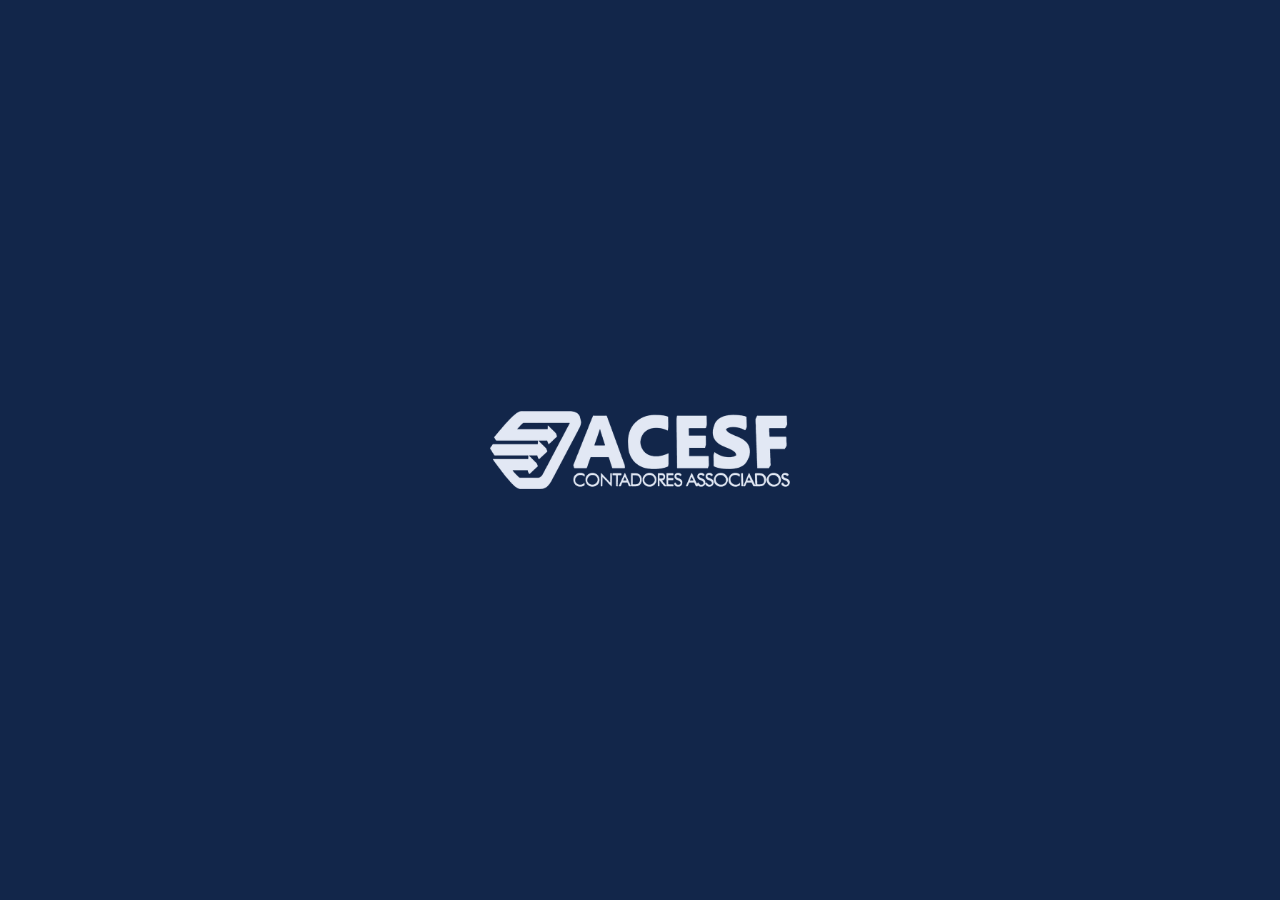
==== commit 6e4f404f: "Uma pagina por perfil: /prontomed/, /imunne/, /administrador/ e raiz so com o logo - build.py monta " ====
--- a/index.html
+++ b/index.html
@@ -1,4786 +1,2 @@
-<!doctype html>
-<html lang="pt-BR"><head><meta charset="utf-8"><meta name="viewport" content="width=device-width,initial-scale=1,viewport-fit=cover"></head><body>
-<title>Painéis ACESF</title>
-<meta name="claude:viewport-fit-sides" content="cover">
-<meta name="robots" content="noindex, nofollow">
-<link rel="stylesheet" href="https://fonts.googleapis.com/css2?family=Montserrat:wght@400;500;600;700;800&family=Jost:wght@500;600&display=swap">
-<style>
-/* Tokens do padrão visual ACESF · Painel Grupo Prontomed
-   Marca fixa: navy #1F3A6E, azul #5B9BD5, dourado #C9A96E, Montserrat.
-   Cada linha de negócio mantém a MESMA cor em todas as telas. */
-
-:root {
-  color-scheme: light;
-  --navy: #1F3A6E;
-  --navy-barra: #1F3A6E;
-  --azul: #5B9BD5;
-  --dourado: #C9A96E;
-
-  /* empresas */
-  --emp-prontomed: #5B9BD5;
-  --emp-multidisciplinar: #2BB39A;
-  --emp-grupo: #C9A96E;
-  --emp-iguatu: #3F6FC4;
-  --emp-ico: #E07A5F;
-  --emp-cajazeiras: #2BB39A;
-  --emp-cd: #8E7CC3;
-  --emp-sem_centro: #98A4B3;
-
-  /* linhas de receita — Prontomed */
-  --lin-lab: #1F3A6E; --lin-cons: #2BB39A; --lin-img: #C9A96E; --lin-cardio: #8E7CC3; --lin-acess: #B8C2CC;
-  --lab-part: #1F3A6E; --lab-conv: #E07A5F; --lab-emp: #2BB39A;
-  /* linhas de receita — Multidisciplinar */
-  --mu-conv: #1F3A6E; --mu-multi: #2BB39A; --mu-atend-part: #5B9BD5; --mu-outras: #B8C2CC;
-  /* especialidades */
-  --esp-psico: #1F3A6E; --esp-psicoped: #2BB39A; --esp-to: #5B9BD5; --esp-fisio: #C9A96E;
-  --esp-fono: #8FA3BF; --esp-nutri: #E07A5F; --esp-outros: #B8C2CC;
-
-  /* rampa sequencial (magnitude de custos e despesas): escuro = maior */
-  --seq-1: #1F3A6E; --seq-2: #4A69A0; --seq-3: #7C95C4; --seq-4: #A9BADA; --seq-5: #D3DCEC;
-
-  /* categorias: grupos de custo/despesa, composições e roscas (cores bem distintas, ordem fixa) */
-  --cat-1: #3F7FD0; --cat-2: #C9A96E; --cat-3: #4FA84A; --cat-4: #F08A24; --cat-5: #D9473F; --cat-6: #8E7CC3; --cat-outras: #B8C2CC;
-
-  /* semântica (estado, nunca identidade) */
-  --bom: #1F9D6B; --ruim: #D64545; --atencao: #E0A82E; --neutro: #8A94A6;
-  --bom-fundo: #E7F5EF; --ruim-fundo: #FBEAEA; --atencao-fundo: #FFF6E0; --atencao-texto: #8A4B00;
-
-  /* superfícies e texto */
-  --pagina: #F5F7FA;
-  --painel: #FFFFFF;
-  --painel-2: #F4F6FA;
-  --borda: #E3E8F0;
-  --grade: #E9EDF3;
-  --subtotal: #EAF0F8;
-  --texto: #1A2238;
-  --texto-2: #4C5873;
-  --texto-3: #7A859C;
-  --trilho: #E3E8F0;
-  --sombra: 0 1px 2px rgba(31, 58, 110, .06), 0 4px 16px rgba(31, 58, 110, .05);
-
-  --raio: 10px;
-  --fonte: "Montserrat", system-ui, -apple-system, "Segoe UI", sans-serif;
-}
-
-/* Tema escuro: passos próprios (não é inversão automática). A navy da marca some no fundo escuro,
-   então as linhas que usam navy sobem para um azul mais claro, mantendo a identidade. */
-@media (prefers-color-scheme: dark) {
-  :root:not([data-tema="claro"]) {
-    color-scheme: dark;
-    --seq-1: #A9C3F2; --seq-2: #7F9EDB; --seq-3: #5F7DB9; --seq-4: #455F94; --seq-5: #324673;
-    --navy-barra: #7FA2E8; --lin-cons: #3CC3A8; --lin-lab: #7FA2E8; --lab-part: #7FA2E8; --lab-conv: #F0907A; --lab-emp: #3CC3A8;
-    --mu-conv: #7FA2E8; --esp-psico: #7FA2E8;
-    --cat-1: #7FA2E8; --cat-2: #D9B97C; --cat-3: #7CCB72; --cat-4: #F5A25A; --cat-5: #F0767A; --cat-6: #A99BDB; --cat-outras: #7E8AA3;
-    --bom: #3CC38F; --ruim: #F0706F; --atencao: #E8B54A; --neutro: #98A2B6;
-    --bom-fundo: #12342A; --ruim-fundo: #3A1A1D; --atencao-fundo: #3A2E12; --atencao-texto: #F2C77A;
-    --pagina: #0E1526; --painel: #151E34; --painel-2: #1B2641; --borda: #26324F; --grade: #212C48;
-    --subtotal: #1D2A4A; --texto: #E8ECF6; --texto-2: #B5BED3; --texto-3: #8591AB; --trilho: #26324F;
-    --sombra: 0 1px 2px rgba(0, 0, 0, .4);
-  }
-}
-:root[data-tema="escuro"] {
-  color-scheme: dark;
-  --seq-1: #A9C3F2; --seq-2: #7F9EDB; --seq-3: #5F7DB9; --seq-4: #455F94; --seq-5: #324673;
-  --navy-barra: #7FA2E8; --lin-cons: #3CC3A8; --lin-lab: #7FA2E8; --lab-part: #7FA2E8; --lab-conv: #F0907A; --lab-emp: #3CC3A8;
-  --mu-conv: #7FA2E8; --esp-psico: #7FA2E8;
-  --cat-1: #7FA2E8; --cat-2: #D9B97C; --cat-3: #7CCB72; --cat-4: #F5A25A; --cat-5: #F0767A; --cat-6: #A99BDB; --cat-outras: #7E8AA3;
-  --bom: #3CC38F; --ruim: #F0706F; --atencao: #E8B54A; --neutro: #98A2B6;
-  --bom-fundo: #12342A; --ruim-fundo: #3A1A1D; --atencao-fundo: #3A2E12; --atencao-texto: #F2C77A;
-  --pagina: #0E1526; --painel: #151E34; --painel-2: #1B2641; --borda: #26324F; --grade: #212C48;
-  --subtotal: #1D2A4A; --texto: #E8ECF6; --texto-2: #B5BED3; --texto-3: #8591AB; --trilho: #26324F;
-  --sombra: 0 1px 2px rgba(0, 0, 0, .4);
-}
-
-[data-empresa="prontomed"] { --emp: var(--emp-prontomed); }
-[data-empresa="multidisciplinar"] { --emp: var(--emp-multidisciplinar); }
-[data-empresa="grupo"] { --emp: var(--emp-grupo); }
-
-html, body { margin: 0; font-family: var(--fonte); color: var(--texto); background: var(--pagina); }
-
-[data-empresa="iguatu"] { --emp: var(--emp-iguatu); }
-[data-empresa="ico"] { --emp: var(--emp-ico); }
-[data-empresa="cajazeiras"] { --emp: var(--emp-cajazeiras); }
-[data-empresa="cd"] { --emp: var(--emp-cd); }
-[data-empresa="sem_centro"] { --emp: var(--emp-sem_centro); }
-
-/* Painel Prontomed · layout de dashboard (rolagem contínua, menu lateral, filtros fixos, gaveta de detalhe) */
-*, *::before, *::after { box-sizing: border-box; }
-html { -webkit-text-size-adjust: 100%; }
-body { font-size: 14px; line-height: 1.45; font-variant-numeric: tabular-nums; }
-h1, h2, h3, p { margin: 0; }
-button, select, input { font: inherit; color: inherit; }
-button { cursor: pointer; }
-:focus-visible { outline: 2px solid var(--azul); outline-offset: 2px; border-radius: 4px; }
-.dim { color: var(--texto-3); }
-.pular { position: absolute; left: -999px; top: 8px; background: var(--navy); color: #fff; padding: 8px 12px; border-radius: 8px; z-index: 100; }
-.pular:focus { left: 8px; }
-.vh { position: absolute; width: 1px; height: 1px; overflow: hidden; clip: rect(0 0 0 0); white-space: nowrap; }
-.carregando { padding: 48px 24px; color: var(--texto-2); text-align: center; }
-
-/* ─── casca ─── */
-.casca { display: grid; grid-template-columns: 232px minmax(0, 1fr); min-height: 100vh; }
-.lateral { position: sticky; top: 0; height: 100vh; display: flex; flex-direction: column; gap: 20px; padding: 20px 14px; background: var(--navy); color: #fff; }
-.marca-app { display: flex; gap: 10px; align-items: center; padding: 0 6px; }
-.marca-sel { width: 34px; height: 34px; border-radius: 9px; background: var(--dourado); color: var(--navy); display: grid; place-items: center; font-weight: 800; font-size: 17px; }
-.marca-app strong { display: block; font-size: 14px; font-weight: 700; }
-.marca-app small { color: #B9C6E0; font-size: 11px; }
-.menu { display: flex; flex-direction: column; gap: 2px; }
-.menu a { display: flex; gap: 10px; align-items: center; padding: 9px 10px; border-radius: 8px; color: #D5DEF1; text-decoration: none; font-weight: 500; }
-.menu a:hover { background: rgba(255, 255, 255, .08); }
-.menu a.on { background: rgba(255, 255, 255, .14); color: #fff; font-weight: 700; box-shadow: inset 3px 0 0 var(--emp, var(--dourado)); }
-.carimbo { margin-top: auto; font-size: 11px; padding: 0 6px; color: #9FB0D2; }
-.centro { min-width: 0; }
-.barra { position: sticky; top: 0; z-index: 20; display: flex; flex-wrap: wrap; gap: 10px 20px; align-items: flex-end; justify-content: space-between; padding: 14px 28px 12px; background: color-mix(in srgb, var(--pagina) 94%, transparent); backdrop-filter: blur(8px); border-bottom: 1px solid var(--borda); }
-.barra h1 { font-size: 21px; font-weight: 800; color: var(--navy-barra); letter-spacing: -.01em; }
-.sub { color: var(--texto-3); font-size: 12.5px; margin-top: 1px; }
-.filtros { display: flex; flex-wrap: wrap; gap: 8px 10px; align-items: flex-end; }
-.campo { display: grid; gap: 2px; font-size: 11px; color: var(--texto-3); font-weight: 600; }
-.campo select { padding: 7px 28px 7px 10px; border: 1px solid var(--borda); border-radius: 8px; background: var(--painel); color: var(--texto); font-weight: 500; font-size: 13px; min-height: 36px; }
-.seg { display: inline-flex; padding: 3px; border: 1px solid var(--borda); background: var(--painel); border-radius: 10px; gap: 2px; }
-.seg button { display: inline-flex; align-items: center; gap: 7px; border: 0; background: transparent; padding: 6px 11px; border-radius: 7px; font-weight: 600; font-size: 13px; color: var(--texto-2); min-height: 30px; }
-.seg button i { width: 9px; height: 9px; border-radius: 3px; background: var(--c); }
-.seg button.on { background: var(--navy); color: #fff; }
-.btn { border: 1px solid var(--borda); background: var(--painel); border-radius: 8px; padding: 7px 12px; font-weight: 600; font-size: 13px; min-height: 36px; }
-.btn:hover { background: var(--painel-2); }
-.btn.primario { background: var(--navy); border-color: var(--navy); color: #fff; }
-.btn.icone { width: 36px; padding: 0; font-size: 16px; }
-main { padding: 22px 28px 64px; display: grid; gap: 22px; max-width: 1560px; }
-main[aria-busy="true"] { opacity: .5; }
-
-/* ─── seções e grades ─── */
-.secao { background: var(--painel); border: 1px solid var(--borda); border-radius: var(--raio); padding: 18px 20px 16px; box-shadow: var(--sombra); min-width: 0; display: grid; gap: 12px; align-content: start; }
-.secao-cab h2 { font-size: 15px; font-weight: 700; color: var(--texto); }
-.secao-cab p { color: var(--texto-3); font-size: 12.5px; margin-top: 2px; max-width: 78ch; }
-.duas { display: grid; grid-template-columns: minmax(0, 1.35fr) minmax(0, 1fr); gap: 22px; }
-.duas.igual { grid-template-columns: repeat(2, minmax(0, 1fr)); }
-.grafico { width: 100%; min-height: 40px; }
-.grafico svg { display: block; overflow: visible; }
-.vazio { color: var(--texto-3); padding: 18px 4px; }
-.vazio.erro { color: var(--ruim); }
-.marca { outline-offset: 1px; }
-.marca:hover { filter: brightness(1.08); }
-
-/* ─── destaque e KPIs ─── */
-.faixa-hero { display: grid; grid-template-columns: minmax(0, 1fr) minmax(0, 1.25fr); gap: 22px; align-items: stretch; }
-.hero { background: var(--navy); color: #fff; border-radius: var(--raio); padding: 22px 24px; display: grid; gap: 8px; align-content: start; box-shadow: var(--sombra); }
-[data-empresa="prontomed"] .hero { background: linear-gradient(135deg, var(--navy), #2F5C93); }
-.hero-r { font-size: 12.5px; color: #C7D4EE; font-weight: 600; }
-.hero-v { font-size: clamp(30px, 4.4vw, 44px); font-weight: 800; letter-spacing: -.02em; line-height: 1.05; }
-.hero-d { display: flex; flex-wrap: wrap; gap: 6px; align-items: center; color: #C7D4EE; font-size: 12.5px; }
-.hero-t { font-size: 14px; color: #E8EEFB; max-width: 58ch; }
-.hero-sp { display: flex; gap: 10px; align-items: center; color: #B9C6E0; font-size: 12px; }
-.hero-sp svg path { stroke: #fff; }
-.hero-sp svg circle { fill: #fff; stroke: var(--navy); }
-.hero-aj { font-size: 12.5px; color: #E8EEFB; border-top: 1px solid rgba(255, 255, 255, .18); padding-top: 8px; }
-.hero .dim { color: #B9C6E0; }
-.hero .delta { background: rgba(255, 255, 255, .14); color: #fff; }
-.tiles { display: grid; grid-template-columns: repeat(2, minmax(0, 1fr)); gap: 14px; }
-.tiles.quatro { grid-template-columns: repeat(4, minmax(0, 1fr)); }
-.tile { text-align: left; display: grid; gap: 4px; align-content: start; background: var(--painel); border: 1px solid var(--borda); border-radius: var(--raio); padding: 14px 16px; box-shadow: var(--sombra); border-top: 3px solid var(--emp, var(--dourado)); min-width: 0; }
-button.tile:hover { background: var(--painel-2); }
-.tile-r { font-size: 12px; color: var(--texto-3); font-weight: 600; }
-.tile-v { font-size: 22px; font-weight: 800; color: var(--texto); letter-spacing: -.01em; overflow-wrap: anywhere; }
-.tile-s, .tile-b { font-size: 12px; color: var(--texto-3); }
-.tile-d { display: flex; flex-wrap: wrap; align-items: center; gap: 2px; }
-.tile-sp { margin-top: 2px; }
-.tile-sp svg { display: block; max-width: 100%; }
-.tile-sp path { vector-effect: non-scaling-stroke; }
-
-.delta { display: inline-flex; gap: 4px; align-items: center; padding: 2px 8px; border-radius: 99px; font-size: 12px; font-weight: 700; white-space: nowrap; }
-.delta-i { font-size: 9px; }
-.delta.bom { color: var(--bom); background: var(--bom-fundo); }
-.delta.ruim { color: var(--ruim); background: var(--ruim-fundo); }
-.delta.neutro { color: var(--texto-2); background: var(--painel-2); }
-
-/* ─── legenda ─── */
-.legenda { display: flex; flex-wrap: wrap; gap: 6px 14px; }
-.leg-item { display: inline-flex; align-items: center; gap: 7px; background: none; border: 0; padding: 4px 2px; font-size: 12.5px; color: var(--texto-2); font-weight: 500; }
-.leg-item.off { opacity: .45; text-decoration: line-through; }
-.leg-k { width: 12px; height: 12px; border-radius: 3px; flex: none; }
-.legenda.estatica { margin-bottom: 2px; }
-
-/* ─── alertas ─── */
-.atencao { display: grid; gap: 10px; }
-.alerta { display: grid; grid-template-columns: 26px 1fr; gap: 10px; padding: 11px 12px; border-radius: 9px; background: var(--painel-2); border-left: 4px solid var(--neutro); }
-.alerta.atencao { background: var(--atencao-fundo); border-left-color: var(--atencao); }
-.alerta.ruim { background: var(--ruim-fundo); border-left-color: var(--ruim); }
-.alerta.info { border-left-color: var(--azul); }
-.alerta-i { width: 22px; height: 22px; border-radius: 50%; display: grid; place-items: center; background: var(--painel); font-size: 11px; font-weight: 800; }
-.alerta h3 { font-size: 13px; font-weight: 700; }
-.alerta p { font-size: 12.5px; color: var(--texto-2); margin-top: 2px; }
-.lnk-acao { margin-top: 6px; border: 0; background: none; padding: 0; color: var(--navy-barra); font-weight: 700; font-size: 12.5px; text-decoration: underline; text-underline-offset: 3px; }
-
-/* ─── tabelas ─── */
-.tabela-rolagem { overflow-x: auto; border-radius: 8px; }
-table.dre { width: 100%; border-collapse: separate; border-spacing: 0; font-size: 13px; min-width: 760px; }
-table.dre.mini { min-width: 0; font-size: 12.5px; }
-.dre th { text-align: right; font-weight: 700; font-size: 12px; color: var(--texto-3); padding: 8px 10px; border-bottom: 1px solid var(--borda); white-space: nowrap; position: sticky; top: 0; background: var(--painel); }
-.dre th.atual { color: var(--texto); box-shadow: inset 0 -2px 0 var(--emp, var(--dourado)); }
-.dre th.c-nome, .dre td.c-nome { text-align: left; }
-.dre td { padding: 7px 10px; border-bottom: 1px solid var(--grade); text-align: right; white-space: nowrap; }
-.dre td.atual { background: color-mix(in srgb, var(--emp, var(--dourado)) 7%, var(--painel)); font-weight: 600; }
-.dre td.c-nome { white-space: normal; min-width: 210px; position: sticky; left: 0; background: var(--painel); z-index: 1; }
-.dre td.c-tend { width: 96px; padding: 2px 10px; text-align: left; }
-.dre tr.grupo td { background: var(--subtotal); font-weight: 700; }
-.dre tr.grupo td.c-nome { background: var(--subtotal); }
-.dre tr.total td { font-weight: 700; border-top: 1px solid var(--borda); }
-.dre tr.total.forte td { background: var(--subtotal); }
-.dre tr.total.forte td.c-nome { background: var(--subtotal); }
-.dre tr.pai > td.c-nome button.lnk { font-weight: 600; }
-.dre tr.destacada td { background: var(--atencao-fundo); }
-.dre .calor { font-weight: 600; }
-.chev { width: 20px; height: 20px; border: 0; background: none; color: var(--texto-3); display: inline-grid; place-items: center; font-size: 11px; vertical-align: middle; transition: transform .12s; padding: 0; }
-.chev.aberto { transform: rotate(90deg); }
-.chev.vazio { visibility: hidden; }
-button.lnk { border: 0; background: none; padding: 2px 0; text-align: left; color: var(--texto); font-weight: 500; text-decoration: underline; text-decoration-color: transparent; text-underline-offset: 3px; }
-button.lnk:hover { color: var(--navy-barra); text-decoration-color: currentColor; }
-.fontes { display: inline-flex; gap: 4px; flex-wrap: wrap; }
-.fonte { padding: 1px 7px; border-radius: 99px; font-size: 11px; font-weight: 600; background: var(--painel-2); color: var(--texto-2); border: 1px solid var(--borda); }
-.fonte.f-Nibo { border-color: var(--azul); } .fonte.f-manual { border-color: var(--dourado); }
-.chip-emp { display: inline-flex; gap: 6px; align-items: center; font-weight: 700; }
-.chip-emp i { width: 9px; height: 9px; border-radius: 3px; background: var(--c); }
-.origem { background: var(--painel); border: 1px solid var(--borda); border-radius: var(--raio); padding: 14px 18px; display: grid; gap: 4px; }
-
-/* ─── simuladores ─── */
-.sim { display: grid; gap: 16px; }
-.sim-ctrl, .sim-grade { display: grid; grid-template-columns: repeat(auto-fit, minmax(220px, 1fr)); gap: 14px 22px; align-items: end; }
-.sim-c, .sim-n { display: grid; gap: 4px; }
-.sim-r { font-size: 12.5px; font-weight: 600; }
-.sim-c input[type=range] { width: 100%; accent-color: var(--navy-barra); }
-.sim-v { font-weight: 800; font-size: 15px; }
-.sim-in { display: flex; align-items: center; gap: 6px; }
-.sim-in input { width: 100%; padding: 7px 10px; border: 1px solid var(--borda); border-radius: 8px; background: var(--painel); min-height: 36px; font-weight: 600; }
-.sim-in em { font-style: normal; color: var(--texto-3); font-size: 12px; }
-.sim-res { display: grid; grid-template-columns: repeat(auto-fit, minmax(190px, 1fr)); gap: 12px; }
-.sim-b { display: grid; gap: 4px; padding: 12px 14px; background: var(--painel-2); border-radius: 9px; align-content: start; justify-items: start; }
-.sim-b .tile-v { font-size: 19px; }
-.sim > .btn { justify-self: start; }
-
-/* ─── gaveta "Destrinchar" ─── */
-.cortina { position: fixed; inset: 0; background: rgba(14, 21, 38, .36); opacity: 0; pointer-events: none; transition: opacity .18s; z-index: 40; }
-.cortina.on { opacity: 1; pointer-events: auto; }
-.gaveta { position: fixed; top: 0; right: 0; bottom: 0; width: min(560px, 100vw); background: var(--painel); border-left: 1px solid var(--borda); box-shadow: -12px 0 40px rgba(14, 21, 38, .18); transform: translateX(104%); transition: transform .22s ease; z-index: 50; overflow-y: auto; visibility: hidden; }
-.gaveta.aberta { transform: none; visibility: visible; }
-.drawer-corpo { padding: 20px 22px 40px; display: grid; gap: 14px; }
-.dw-topo { display: flex; justify-content: space-between; gap: 12px; align-items: flex-start; }
-.dw-topo h2 { font-size: 20px; font-weight: 800; color: var(--navy-barra); }
-.dw-trilha { font-size: 12px; color: var(--texto-3); margin-bottom: 2px; }
-.fechar { width: 36px; height: 36px; border-radius: 50%; border: 1px solid var(--borda); background: var(--painel); font-size: 22px; line-height: 1; flex: none; }
-.dw-hero { display: grid; gap: 4px; padding: 14px 16px; background: var(--painel-2); border-radius: var(--raio); }
-.dw-valor { font-size: 30px; font-weight: 800; letter-spacing: -.02em; }
-.dw-metas { display: grid; grid-template-columns: repeat(2, minmax(0, 1fr)); gap: 10px 16px; margin: 0; }
-.dw-metas dt { font-size: 11.5px; color: var(--texto-3); font-weight: 600; }
-.dw-metas dd { margin: 1px 0 0; font-weight: 700; }
-.drawer-corpo h3 { font-size: 13.5px; font-weight: 700; margin-top: 6px; }
-.fatos { margin: 0; padding-left: 18px; color: var(--texto-2); display: grid; gap: 4px; }
-.nota { font-size: 12.5px; color: var(--texto-3); background: var(--painel-2); padding: 10px 12px; border-radius: 8px; }
-body.com-gaveta { overflow: hidden; }
-
-/* ─── tooltip ─── */
-.tip { position: fixed; z-index: 90; pointer-events: none; opacity: 0; transition: opacity .08s; background: var(--painel); color: var(--texto); border: 1px solid var(--borda); border-radius: 8px; padding: 8px 10px; box-shadow: 0 6px 22px rgba(14, 21, 38, .22); font-size: 12px; max-width: 280px; }
-.tip-t { font-weight: 700; margin-bottom: 4px; }
-.tip-l { display: flex; gap: 7px; align-items: baseline; }
-.tip-k { width: 9px; height: 9px; border-radius: 2px; flex: none; align-self: center; }
-.tip-v { font-weight: 700; }
-.tip-n { color: var(--texto-2); }
-
-.erro-geral { max-width: 520px; margin: 14vh auto; padding: 24px; display: grid; gap: 10px; text-align: left; }
-.erro-geral h1 { color: var(--ruim); font-size: 22px; }
-
-/* ─── responsivo ─── */
-@media (max-width: 1180px) {
-  .tiles.quatro { grid-template-columns: repeat(2, minmax(0, 1fr)); }
-  .faixa-hero, .duas, .duas.igual { grid-template-columns: minmax(0, 1fr); }
-}
-@media (max-width: 860px) {
-  .casca { grid-template-columns: minmax(0, 1fr); }
-  .lateral { position: static; height: auto; flex-direction: row; align-items: center; gap: 10px; padding: 10px 12px; overflow-x: auto; }
-  .marca-app small, .carimbo { display: none; }
-  .menu { flex-direction: row; gap: 4px; }
-  .menu a { white-space: nowrap; padding: 8px 10px; }
-  .barra { position: static; padding: 12px 16px; }
-  main { padding: 16px 16px 48px; gap: 16px; }
-  .secao { padding: 14px 14px 12px; }
-  .seg { flex-wrap: wrap; }
-  .gaveta { width: 100vw; }
-}
-@media (max-width: 520px) {
-  .tiles, .tiles.quatro { grid-template-columns: minmax(0, 1fr); }
-  .dw-metas { grid-template-columns: minmax(0, 1fr); }
-}
-@media (prefers-reduced-motion: reduce) { * { transition: none !important; } }
-@media print { .lateral, .barra .filtros, .gaveta, .cortina { display: none; } .casca { display: block; } .barra { position: static; } }
-
-.hero-sp svg path { stroke: #fff !important; }
-.hero-sp svg circle { fill: #fff !important; stroke: var(--navy) !important; }
-.dre.mini th, .dre.mini td { padding: 6px 7px; }
-.dre.mini td.c-nome { min-width: 120px; }
-.leg-svg.clic:hover text { text-decoration: underline; }
-.faixa-aviso { background: var(--atencao-fundo); color: var(--texto); border-left: 4px solid var(--atencao); border-radius: 9px; padding: 11px 14px; font-size: 13px; }
-
-[data-empresa="iguatu"] .hero, [data-empresa="ico"] .hero, [data-empresa="cajazeiras"] .hero, [data-empresa="cd"] .hero { background: linear-gradient(135deg, var(--navy), #2F5C93); }
-
-/* ─── login ─── */
-.lg { min-height: 100vh; display: grid; grid-template-columns: minmax(280px, 5fr) minmax(0, 6fr); }
-.lg-marca { background: var(--navy); color: #fff; padding: 56px clamp(24px, 5vw, 64px); display: flex; flex-direction: column; justify-content: center; gap: 12px; }
-.lg-selo { width: 52px; height: 52px; border-radius: 13px; background: var(--dourado); color: var(--navy); display: grid; place-items: center; font-weight: 800; font-size: 26px; margin-bottom: 14px; }
-.lg-marca h1 { font-size: clamp(26px, 3.4vw, 38px); font-weight: 800; line-height: 1.1; text-wrap: balance; }
-.lg-marca p { margin: 0; color: #C9D5EC; font-size: 15px; }
-.lg-marca .lg-nota { margin-top: 22px; padding-top: 18px; border-top: 1px solid rgba(255, 255, 255, .18); font-size: 13px; color: #9FB0D2; max-width: 34ch; }
-.lg-painel { padding: 56px clamp(20px, 6vw, 80px); display: flex; flex-direction: column; justify-content: center; gap: 20px; max-width: 640px; }
-.lg-painel h2 { font-size: 22px; font-weight: 700; }
-.lg-form { display: grid; gap: 22px; }
-.lg-escolha { border: 0; padding: 0; margin: 0; min-width: 0; display: grid; gap: 10px; }
-.lg-escolha legend { padding: 0; font-size: 13px; font-weight: 600; color: var(--texto-2); margin-bottom: 10px; }
-.lg-cartoes { display: grid; grid-template-columns: repeat(2, minmax(0, 1fr)); gap: 12px; }
-.lg-cartao { display: flex; gap: 12px; align-items: flex-start; text-align: left; padding: 16px; border: 1.5px solid var(--borda); background: var(--painel); border-radius: var(--raio); color: var(--texto); }
-.lg-cartao i { flex: none; width: 12px; height: 12px; border-radius: 4px; background: var(--c); margin-top: 4px; }
-.lg-cartao strong { display: block; font-size: 16px; }
-.lg-cartao small { display: block; color: var(--texto-3); font-size: 12px; line-height: 1.4; margin-top: 3px; }
-.lg-cartao:hover { border-color: var(--c); }
-.lg-cartao.on { border-color: var(--c); box-shadow: 0 0 0 3px color-mix(in srgb, var(--c) 22%, transparent); }
-.lg-campos { display: grid; gap: 14px; }
-.lg-quem { margin: 0; font-weight: 700; color: var(--texto); }
-.lg-campo { display: grid; gap: 6px; font-size: 13px; font-weight: 600; color: var(--texto-2); }
-.lg-campo input { width: 100%; min-height: 44px; padding: 10px 12px; border: 1px solid var(--borda); border-radius: 8px; background: var(--painel); color: var(--texto); font-size: 15px; }
-.lg-senha { position: relative; display: block; }
-.lg-senha input { padding-right: 84px; }
-.lg-ver { position: absolute; right: 6px; top: 50%; transform: translateY(-50%); border: 0; background: transparent; color: var(--texto-2); font-size: 12px; font-weight: 700; padding: 8px; }
-.lg-erro { margin: 0; min-height: 1.2em; font-size: 13px; font-weight: 600; color: var(--ruim); }
-.lg-entrar { min-height: 46px; border: 0; border-radius: 8px; background: var(--navy); color: #fff; font-weight: 700; font-size: 15px; }
-.lg-entrar:disabled { opacity: .6; cursor: progress; }
-.lg-rodape { padding-top: 6px; }
-.lg-admin { border: 0; background: transparent; color: var(--texto-2); font-weight: 600; font-size: 13px; text-decoration: underline; text-underline-offset: 3px; padding: 6px 0; }
-.lg-admin.on { color: var(--navy); font-weight: 700; }
-@media (max-width: 860px) {
-  .lg { grid-template-columns: minmax(0, 1fr); }
-  .lg-marca { padding: 28px max(16px, env(safe-area-inset-left, 0px)); gap: 6px; }
-  .lg-selo { width: 40px; height: 40px; font-size: 20px; margin-bottom: 6px; }
-  .lg-marca .lg-nota { display: none; }
-  .lg-painel { padding: 24px max(16px, env(safe-area-inset-left, 0px)) 40px; max-width: none; }
-}
-@media (max-width: 520px) { .lg-cartoes { grid-template-columns: minmax(0, 1fr); } }
-
-/* ─── casca logada: menu com empresas e submenus ─── */
-.casca.embutida { display: block; min-height: 0; }
-.casca.embutida > .lateral { display: none; }
-.ac-casca { grid-template-columns: 252px minmax(0, 1fr); }
-.acesf-centro .host[hidden] { display: none; }
-.ac-casca .menu { gap: 6px; overflow-y: auto; }
-.emp-bloco { display: grid; gap: 2px; }
-.emp-btn, .emp-fixo { display: flex; align-items: center; gap: 10px; width: 100%; margin: 0; padding: 10px; border: 0; border-radius: 8px; background: transparent; color: #fff; font-weight: 700; font-size: 14px; text-align: left; }
-.emp-btn i, .emp-fixo i { width: 10px; height: 10px; border-radius: 3px; background: var(--c); flex: none; box-shadow: 0 0 0 2px rgba(255, 255, 255, .25); }
-.emp-btn span, .emp-fixo span { flex: 1; }
-.emp-btn:hover { background: rgba(255, 255, 255, .08); }
-.emp-btn.on { background: rgba(255, 255, 255, .12); }
-.emp-btn .chev { font-size: 12px; color: #B9C6E0; transition: transform .15s; }
-.emp-btn[aria-expanded="true"] .chev { transform: rotate(90deg); }
-.emp-bloco .sub { display: grid; gap: 2px; padding: 2px 0 6px 12px; }
-.emp-bloco .sub a { display: flex; gap: 10px; align-items: center; padding: 8px 10px; border-radius: 8px; color: #D5DEF1; text-decoration: none; font-weight: 500; font-size: 13px; }
-.emp-bloco .sub a:hover { background: rgba(255, 255, 255, .08); }
-.emp-bloco .sub a.on { background: rgba(255, 255, 255, .14); color: #fff; font-weight: 700; box-shadow: inset 3px 0 0 var(--emp, var(--dourado)); }
-.ac-pe { margin-top: auto; display: grid; gap: 10px; }
-.ac-pe .carimbo { margin: 0; }
-.ac-eu { margin: 0; padding: 0 6px; color: #D5DEF1; display: grid; }
-.ac-eu small { font-size: 11px; color: #9FB0D2; }
-.ac-sair { border: 1px solid rgba(255, 255, 255, .28); background: transparent; color: #fff; border-radius: 8px; padding: 8px 10px; font-weight: 600; font-size: 13px; }
-.ac-sair:hover { background: rgba(255, 255, 255, .1); }
-@media (max-width: 860px) {
-  .ac-casca { grid-template-columns: minmax(0, 1fr); }
-  .ac-casca .lateral { flex-direction: column; align-items: stretch; gap: 8px; overflow: visible; padding: 10px max(16px, env(safe-area-inset-left, 0px)); }
-  .ac-casca .menu { flex-direction: row; flex-wrap: wrap; align-items: center; gap: 4px 6px; overflow: visible; }
-  .emp-bloco { display: contents; }
-  .emp-bloco:not(.aberto) .sub { display: none; }
-  .emp-btn, .emp-fixo { width: auto; padding: 7px 10px; font-size: 13px; border: 1px solid rgba(255, 255, 255, .22); }
-  .emp-btn .chev { display: none; }
-  .emp-bloco .sub { display: contents; padding: 0; }
-  .emp-bloco .sub a { white-space: nowrap; padding: 7px 9px; }
-  .ac-pe { display: flex; align-items: center; justify-content: space-between; margin-top: 0; }
-  .ac-pe .carimbo, .ac-eu small { display: none; }
-}
-
-.lg-logo { display: block; width: min(300px, 100%); height: auto; margin-bottom: 18px; }
-.ac-logo { display: block; width: 172px; max-width: 100%; height: auto; }
-@media (max-width: 860px) { .lg-logo { width: 190px; margin-bottom: 8px; } .ac-logo { width: 120px; } }
-
-.lg-marca h1 { font-family: "Jost", "Futura", "Century Gothic", var(--fonte); font-weight: 500; font-size: clamp(30px, 3.6vw, 44px); letter-spacing: .01em; line-height: 1.08; color: #E2E8F4; }
-.lg-marca p { color: #B4C2DE; }
-.lg-painel h2 { font-family: "Jost", "Futura", "Century Gothic", var(--fonte); font-weight: 600; font-size: 26px; letter-spacing: .01em; }
-
-:root { --cat-1: #3F6FC4; --cat-2: #C9A96E; --cat-3: #2FA36B; --cat-4: #F08A3C; --cat-5: #D64545; --cat-6: #1F3A6E; --cat-outras: #B8C2CC;
-  --lin-lab: #3F6FC4; --lin-cons: #2FA36B; --lin-img: #C9A96E; --lin-cardio: #F08A3C; --lin-acess: #B8C2CC;
-  --lab-part: #3F6FC4; --lab-conv: #F08A3C; --lab-emp: #2FA36B;
-  --mu-conv: #3F6FC4; --mu-multi: #2FA36B; --mu-atend-part: #C9A96E; --mu-outras: #B8C2CC;
-  --esp-psico: #3F6FC4; --esp-psicoped: #2FA36B; --esp-to: #C9A96E; --esp-fisio: #F08A3C; --esp-fono: #D64545; --esp-nutri: #1F3A6E; --esp-outros: #B8C2CC;
-  --emp-multidisciplinar: #2FA36B; --emp-ico: #F08A3C; --emp-cajazeiras: #2FA36B; --emp-cd: #C9A96E; }
-@media (prefers-color-scheme: dark) { :root:not([data-tema="claro"]) { --cat-1: #7FA2E8; --cat-2: #D9B97C; --cat-3: #4CC38A; --cat-4: #F6A15E; --cat-5: #EF7B7B; --cat-6: #A9C3F2; --cat-outras: #7E8AA3;
-  --lin-lab: #7FA2E8; --lin-cons: #4CC38A; --lin-img: #D9B97C; --lin-cardio: #F6A15E; --lin-acess: #7E8AA3;
-  --lab-part: #7FA2E8; --lab-conv: #F6A15E; --lab-emp: #4CC38A;
-  --mu-conv: #7FA2E8; --mu-multi: #4CC38A; --mu-atend-part: #D9B97C; --mu-outras: #7E8AA3;
-  --esp-psico: #7FA2E8; --esp-psicoped: #4CC38A; --esp-to: #D9B97C; --esp-fisio: #F6A15E; --esp-fono: #EF7B7B; --esp-nutri: #A9C3F2; --esp-outros: #7E8AA3;
-  --emp-multidisciplinar: #4CC38A; --emp-ico: #F6A15E; --emp-cajazeiras: #4CC38A; --emp-cd: #D9B97C; } }
-:root[data-tema="escuro"] { --cat-1: #7FA2E8; --cat-2: #D9B97C; --cat-3: #4CC38A; --cat-4: #F6A15E; --cat-5: #EF7B7B; --cat-6: #A9C3F2; --cat-outras: #7E8AA3;
-  --lin-lab: #7FA2E8; --lin-cons: #4CC38A; --lin-img: #D9B97C; --lin-cardio: #F6A15E; --lin-acess: #7E8AA3;
-  --lab-part: #7FA2E8; --lab-conv: #F6A15E; --lab-emp: #4CC38A;
-  --mu-conv: #7FA2E8; --mu-multi: #4CC38A; --mu-atend-part: #D9B97C; --mu-outras: #7E8AA3;
-  --esp-psico: #7FA2E8; --esp-psicoped: #4CC38A; --esp-to: #D9B97C; --esp-fisio: #F6A15E; --esp-fono: #EF7B7B; --esp-nutri: #A9C3F2; --esp-outros: #7E8AA3;
-  --emp-multidisciplinar: #4CC38A; --emp-ico: #F6A15E; --emp-cajazeiras: #4CC38A; --emp-cd: #D9B97C; }
-
-.embutida .btn[title^="Buscar"] { display: none; }
-
-html, body { background: var(--pagina); }
-body { margin: 0; }
-</style>
-<div id="acesf"></div>
-<script>
-(function () {
-  function sync() {
-    var t = document.documentElement.getAttribute("data-theme");
-    if (t) document.documentElement.dataset.tema = t === "dark" ? "escuro" : "claro";
-  }
-  sync(); new MutationObserver(sync).observe(document.documentElement, { attributes: true, attributeFilter: ["data-theme"] });
-})();
-</script>
-<script>
-const ACESS = {"iteracoes":310000,"contas":[{"papel":"prontomed","usuario":"prontomed","salt":"CwgoJIKxcmBO/6wnPVk4Nw==","chaves":{"prontomed":{"iv":"0qjdXYblHXuqP5Tu","ct":"FY/z+8Pq0cb7TBtaWBrXRmM8GSVWSU546TuIp9KkdnNdQjDDlcALCbR3dAKftkLU"}}},{"papel":"imunne","usuario":"imunne","salt":"jbIeYp0QaG6kAJFoIWtfWQ==","chaves":{"imunne":{"iv":"agjIsMAIkGwdXx/g","ct":"GeFkcUEWty5VvHtXMRWQzPh5CfumQ7VSSM/DpK9RU8bq43AMqK7L8eaCr5kAr3bR"}}},{"papel":"admin","usuario":"administrador","salt":"Kws1qigQz7W8Xc/pw1kYsA==","chaves":{"prontomed":{"iv":"+CZbv/52g+CdBW0x","ct":"V9xNT2WkHtDTKTJU84ShRK1ZqVrsr7x3loEgXTHlZO08l8nCT2c3HHluX6yPNh+Z"},"imunne":{"iv":"wDUCiwFxv6/2Qdfr","ct":"VwIGv9SWIUbEWh64opQ/s5RU+T6fN3xgPVAiovXiW/oXsrO045smJhBruo1XUx/W"}}}],"dados":{"prontomed":{"iv":"WcKYYhR1VUck1qct","ct":"m9CqiEtkUYkUYzsEuQdjdb6XpnB8lAWX1AqB9ErNQJlxzqp+RzfhA0a9AV9VoOqVliaJDtsCify0L3AA4rPxPrLiAzf1A+/dphfZnuuqW54v+hd4oZBCn1r31lAgVlXj/DHH1QDmWsSAvX1qNyOw1iX89QA/00BkmW5VFtrkyhhqoV94l9YIuOquQkgZLSkhu2etIh3OOpwjVmm8T4WR/cIr4w56fs6Mdv0hKccTEoMR85ZRNLpGF6owyW+s7S2lgBuDaVhu6rjop99GbLa58EPXRVqNXSHi3FF3sJgkNtnF/kZaBsr4QKTT1SE1zACDG3IKrfL6MvxN2BETd266PNN7yoJj1zq7lqavQYIZMsJ+B+WwkitV36IXIO6bVspbo4bSITy2myuO0ITyNRtFvfj/+ltrcSTZWLT6bz1O68l2SQ31U7HFK80oJGbs0uhQ1qcFNjGlUXDTKeNi1fuG9humS8igAnwTlTgCNpzWhQrTBZ8mxzDq1wWLOCmCxj+PsiHksn1LTANH9S78mMiqMUhwngemItTrAQvBhu9wuNScxK70eCM0y5FCulszbA1vXTGSe/BbbUeT8KCaR1hS4d+lrcZ26lK+awdXK6JOTwDFV9LijK/a1z2TL5eyuPdYlSavU33s6SYV1t4HEBlax7c6SQ7xDEYCQb+xl5agEGdKbN6DMSB6KRvHQH+KkE7OBpVjsEpoxEtWzPU5Srcn2prSohSiTyuEIaC2e66vyM1d/lCYfI9rlEZiEBmFQyPJokfeKPT/0ByEYpXEaZUZyQbLN4w3kS5Qfdozvgr00kIdEwWGkDLQl7gVfhKjY9UVuZ9J8uk5qm4aKMUOPg4Jhl/DjxhTnA4A+zby22eN5BL8cGWQG5sBVUb4K3gBEfVTB1MZ59aZeJ8/VkJbLQ5X8Eh8Kqs7w+KvHOPS/f3ppGY+xJk5HUjgd8FPUxi9J+wkx8T5Vm50vbweZQE4jWuI4aFP2fcq+ZQzBulYEnkyKwYBKvmzQrCDhKJNC7mllKofiVG5RySXQMoY/cB8wUML59lHkQP6ENsYfd0i6Lpwz8lefkuRPCx6wo6/oDWwIR6DoRfG4E+v4HV4yNfOH60A09VdQ0aLxnQBK9GFAKsTsQ5AOs2Ek4ylV0wqLwQL30uwU2hxsT2aI+DZNmfG98fvTMrxVMD1RDlOMUkEC62iLkQaKWvi0cL7UlzG0DjOt7Z6cvpn7SPSRoDAqaxZ5p1LfvCN3YWiQZydjA2NiVSe619OszpOt/Mdaw6lVqPf6g0ju12zjB61SppmCGVsDxNsTycnr1VeRJqucu7fp4daOAHCU2pCbgucwsk2KxD6UVLloHRyOdLhpA2zmwnDAbuLyuYiH8JIwjM4l+LUWZDRUuvj7E8XurCDXnzjSUWoHp1qSEPSYT8PevMXOA4iWw5VX8RZt9sEl1Ab8tL0OxFjaMDTW/w3oplUxSIVEJO0sR1iS5qyS+j5Y87jySDK2illqjXuvMVozTE9lHzlrXQUb0LpuWh/J/+RUDCrg44CszeQkqr+7rsy7gvPmoSTFtVjjtXQ8MWJwUJ9EQtwEpaIYmLqSVpRBSnGLPGxRmX/okvLrk6Kde9FU7h7DXkaIPYvoQIxAjZ+h/t3z5Ph1dxZFiKhcY5s7Qwzs2vyubMK4R7LnjzWoiTrYijnSYXpWDFLZ/dORkTqh/9hUhQiW3lbcIRcNZDX0djqEjMsWCMdT6bGK3IGaP3a7N2xI1fT2gk2SPBbJIdd6jPlrZZsSOn2BMyXCk2cNwt5AxTHwOiLYWnjeTeVNEKFBtHGbyQYsPVLVqFVU44pk/taXuzXAebZg8mpgH4gf5i2LLEn1reKBz6MhNh7+HOd8RIyk3AdjGhGxZNA20qzCUeldsvifnL7CZ8PoOD4UM1uzvI/QtuN7IOPgAHhvCJMukmo0mNeQyZEZ83MJIMO+Ongpi6jsAFL9HYfWGttyJbIjSm6AdJ37QoH6swwSlILK5bvyhyXgdP6J/fQ4b/8MGDmQSttMNHHuXL/KTmxs79mVo1fs54fsWqXZdEY/J6AzMlFska2MNfMU+N3imQmtiHXj+mvVn4N8TIsI2OUmknVFrgUo4dRGjqRHVDaT/mY4VJeeoGymk7hTz0HZeSdan3pA1ecBdVFv7bPRevgY8Qgt5uQlSP+N9mUC4WD68qiY0oInNr85fKoGVoduuO3J5/xxBVIS+J9iehg15/Rr3btJjL/Pb5/9hgtb3iQmQsFQq3mTbWaBJleXd+/jHQEUF9B3q7+LRRTylrCs54HUqk2KD1XlEmpW5tE4O4kRfBSbB451Mxb3oHF2TTSVxZY7CYljkd8xSufCemS2JlgXbD7O47FLPfoHXC6MGrg1j7ev2suLopP8GFwKhE5VT4UG37H1y1uWGONXU0VmVsr6Jnu8Gdx/EEwI0/lEAUdmBjVtNBBIwMSNLYeMqwNZNT6eOLUzSzRJTpyZrI0xnRpabF/PJdj/0r6l8H1Z9PYizVK+OyGoVB/u+2US8DmsoZIpoXKBYZBry2AUximpsmGOrxf1ro2regOGuxUmBk4rqBMZ6sRfZWfGh5INO31WlQZ35z46ydoaxWkuIRcVvZ3eWc5ZhemARUzL8UOs2HJG1Cv7D5rdqU7Tfb2ViR2mi3eMhAyt5/wD20WtP6ZJm29fYVKqqsyUC5cyJuGvbyC+izuZSHgvqcxIqYdGWcIyVv6VFyaNjOy0sXcwtSCCNVGDfr2eVMqpjM4rkYncQWigIP8TYUcRJHiNBsymP3uEhgfSTQ3ARVTyn+LXKgIFmx/7RJcPdwYP+eDYhhQe1uoJTA1Kkcr8imKEivf9kk/[base64]/1sBIEuYfy+JD93Cy9xqUxMGbQKMk7iS5UHr444Tp8KSmPQYerCmriTYQRM6O1NsGj/8um60wTiGGvYQx0SUezA1sSEscmsl6J/sZQrYJcTRPupkDdazq7/73LK/8tJZHaNxIXguGskHyFmwnakZTZAJYvsrNpE/Y4dh9DiVQKkV7+apwKZagmi3/6gaB5Lhr8y8bwYjBbHr6onIrbC2Hq9sVPamYkxWJ+Hun2IJ4QU9FyIjbBpLn3bmQkPBWduoNha/HW7SIwAWTSgpt+rHTsPBzbd2OsgQ8fctSznQj2PM/CWF7Ob33KEEvj6fbQk377TQHwVzBo+7cZPFdvZXDAg4KxLa8IhLjLw1wMvsKLzJdFy2vF/ZtusjwI2zYvJUw7103/wjpj8dj/LK+5Ad9Oeu8ZjCJzxcpHjX0MguRdK4u5UssNFTVEom3VEM1LL1IA2fvk18BQkD6PbyZzPne0h+8hZ0QrnvIc/X8nqVIN/AfA8F623JXtSQA+pL8cuXz3ueH1ZNfn05thrLBFDMXmf+klNxMMZrHFza/Jrtak/V5ovntCyB6PWWRzWhbHEOdwqL1nlfF56nWqF3FmVELh3NwBSgfLb0XOtYel96gG19anIStK2/i4WS5mI9sO3Bs7SyaWydZy+m/derGr8Iw2p8H3NixcoUXQvdp18bTQcygXBfkSM9MhDqdZ6TiomIixHZrTP4kTaI3o1/LzX4iOqRaD4Xc+fgQN8OjUxPd9KRX8SklF0Os+KcBjDhzcCI14dLOQDwjOvSXSMKEYtcOyIrRkhPNSCSojvRYyrSc4v5h3TzBRXTji9DmtcOPK4Q3zEd4L+YU4aW7x/he5OrzBqxpGSDRo3471rHq7xZZ0ctqZ/gkPaayHJb8J7mlhAa9JffRh0qbcE3qAnkzryIB1qmei8UVrAALL3tfnaAsWiKTE2SQPaQt6k85+g4dVjmvttUQ4gZ/Oc8/aFTN9ifMVCO6lwL0mZCLJh+RzZDLgQ9VBy4mOpGLCgjXt5L5g7KdDNQHYuxv91yssHfJqNjX7q7xY6jNawBbeH2xabtJJke7owDYpfzsP0MW39mMTWbd810e2F8DqxX6lbCVpgjr8BB4XtkVmJ5te0hHmPGzgk9oe41rxkA1/TU6zyaQSOapgn80hNVwQe71hGZZ3QuhjGaRXqCIURB2U1+VMAZDFAm6mt57K1Ribj2kJ1S6Ra613ksL7D/lxE4MukBrK5PSZiJ6jW3xzHBbmQQeySAlGJs9U7xzAC+dlMB7MyS4F8BtEKZ2bDA9oayK/LwCvaDCay4Sj1j5/h/zX3A8I/0PF67ezBJmh+bp9Ag60p2f2uo4/bSZNqh3fcBL17+kcn/QmoBU+dz+w9rbbNATSBWQQgP4XtmoGoSJLAvVcm7OpDFRTfeabAAsS947sWpGQwV5e701UDP7aQV3mB8OqLxjaxfee0YZZ7yV+Bm6Gvbevs2d4vx2suU3aqQhPqefek3/ItMAixhSk7utx01TcIPbdQIJlgwAyeVWo7qhpQIbTeTM0bAiDX5Umk669MkTlqgXrs9KVGyjBZahn79swk8uRv8a/fzNO7gieXU/stZCTzVna0saemDKpwFrsyXN1gdq5BCvPaCwS6OM078aHycCX3g7VPhMFO5WgZdZTSasRbS4KkFsYb7HZe0DCoGKq6WMatCF4tNR2ug1fj50iJHUE7IZDroan2twod8DdmLlNEnxNYbXfgApmEfyLlqP8QAX9KPYAzXgsAZg9nJbc5JM0AoJIc/G1tYbBEQLSZMGn7WBYnlj099AsNUUSqLvT1WjiFHTomUSt6VenNEvO0iXa2RvTTLRR7DoAfiwByf+MpD2Vuagt7lgu9nZyFQXeFePPJCiYGon1vVRPJ3z4XQyrLURrBwVWJQfngiQwUKWM1fMxF9Luxf/0qNJDLEOLqizlYRUpl9dC7TCSAwgntHhoek477AC87D9f7FLB0unXIyEgm2x+rf6kg+j4NvLYICMcf6dCv6k8QF2T7vVKiiXEyRpozvACwTbMgSybVZytVYhjlF/UBLfnE+tOOFrtZ+XabUsseSkpseej837U4mLugN/9vAr/0L6iACFTmNXqSH/9mKISKVUcxjedw69ebpnnE6YLWlQ/eD1kCW9sHLcHMcEzJ5lXlP2Pj+lcEXFiXAhE3g4DnEt+ZKCjCNOKQ/3m6JpOzki/p6goxjiU5gFInr+hrcsz04XLse6NRHNH/y/adYdjwoXaT3uL0ik4ylvfX90HvaWDKsBInWIkhw9YQkz5yD1dzBdCZFCGUnk3G2hUEPHSpA8aAYcffvCNU0c7pz1H+tGNGJxbGc7b1jjQsDLK2a9NLHg4xFGxK28owF0CHXjq0d0na5YDSNZy7QX+X/MuXzFUTNDtP/[base64]/LHr+KcQWcHniooUwn9HxXLhntkwUI1J7pNWwvHKXbxPWMfIqnRMIkW05y5293MffA37BpYibLWKRTaI5vJSkp5WNuPtTjQqp4Gcz6Qby9kORl/u0w6MQRviIQnaFx0dT93c7neaxOE8iuy28AgUCGqdASZUMKL3WSzkjvCwnzaP/49IJyREQAsgbJcU+Ms/Ho1+CvE6fT6rOiJaq0ly5KhTWq5DNhf4vX43daBYD0bdCGQznEhuqXW4yB6+qC0bKUk1hD3vVipqOuEYIg9dlzQQQJdWLrSGPuyMMnVDRSsGq56sI4t8r2qlITpDzQ131Ne7i9D9tL6jkII/OyMHK9mHl1BteWhioTmQR32w54rG5kEf/WiNCJK8UVoUWyF4cIZKeA9bZc4VymBPUtXE+eGPK95Dlea5lFBR6F6zy+w3lHwHYic1bq/aHcuD/T4FFeDe40wQiPsDCndY/VbdXVooNUcfW2y/dtUWvJEdbnCBr0+7MTxLueis7xj46rLpNyq0qux14baz9GwCPN5d/FUogByNlHe6vniy3dxR3OZdpdB9W5giY6/G5R6Qq/W09Ykw67W6tg+L/1pQD7lAAxXc7EQg8tMI0kYwUgCJRRYQsGEuPkXFYCbZx1BSnnfAY3q/7b3Wv6vHWGPiULDOLtu2G5DFBEuTpq9yl4bnmx7ic/AAUAnGLE/sq6s7uzSnSmwLzr7hmYrOYakGx1mxvEtVBNjG+pFHHmr1jkCMu1trJ/JES+Rs2qFGH6ZvyNZn3uDR0Mlms9B9bDVziTl/h5YxyNcSyApwhJjEinKfcm01f6rWEnSUC3eQVrDjnuugF/G81sJIsUt4i9hDCMcnlFs4KFHQfoZ0Pn+zMjkl7biFwBCE6nSeo16bHSD/ADL8VIeUu9PjMq8z+HydcHTcmFeTFosxNE5qENqiGvP4Bad5C0FFY40q58Tbwx/Kpg7Dkxwk0RgQxhUQu998CZLz9Hj2i1PlpgyS4+y4/4uGmCbXQzotEulvQuP03BKh4vqn0K7pchATCTCvI7sy6Y6/x1e9cLWX0ZjKRCxGxELJ2/1PdtPlpQZZJjVhlK80z3ftzkx8DnnsUilXdb2UafVKX6Twl/MtWsZ0Epj1JWlk9yxk99nrU3YSaOWP1V+TyjqBG5qhimMxpnJMLrhezEgDn/Y2NFBK0dX1TiQYdszeSVnXX9J40zWoD/Q1avLJC/l8NnBz/HHzjInpolnsOq1/Y+on0rgnUPPrJB1qSTVzpf2sOqoyLSdHg6G2mabnSxEqRegw0W2B4ygvIucqIEteZkIhqYkMLWZLMVFnWU2Nfm/THrVrEwpUyuycLIwWJhVixDFkS5rOZ9tx1777pDSVH1lhPqlJipYGDJTarOuEFDxhQrtLrZNWE2s77GoMz8ozzC8fKfNDtWubhBkd/pxEhSIwQd4G5nnjbgqRLWnm/ZJhdi7um/QXe5exzCIkP8JHsNNYyQFwceeIkALlDmj6pVjbqM6FFQy2XczTaNCxPifahHTHNSub78OorRiaX8kKIomq8MypyTtDlsd5UcnJD3nLw/gAmQuEiU44bE/MRVPB1ozf/bWdw8iSM9DbmppC4+1N9vuAllEt7LkYbCb/dM2jOILVu7yDc6UhcC7n/z4TfMX7VgQNTFx74QTn09HARZaLsE1E9ihmc8GM7PxTfZAFf9l34749gxLnz3fSw589ihSFmZh+aPOw/lGOYT9Cbq0JXfSY03j0Ji78FXX9yasQmMoTj+1QnR1bLqVPqoP4QZBNxn7t88QqgXyOThBbXXgh8jBMrRWf1eFQoXBt1BqGO7BfL7+C6VLV/AZdlrLUI5fmeS5kfnDYdTtN4i1/LW/49ZIw2dXjLx9AntPPMBnYz2epd+iVlD0cO25tfZPpLv5G1/[base64]/CVs/voEX/uJOtZA4C1jWfgHCBiWqFCngW5O4jc7oUF4uInVRKdLz/wIFbpuQWjJg6tANpGysvOhG+ZXJjQNOrk9YnqPQZdPGejVbnud1FWtAbFWJxbcpullI1LwneclayJJULkODvfuKUTsu9ZjkIRvK+U/TQf25PMNaeBJOaPZyW6w3KxsHoQLKf9dKXxoJK/[base64]/Gul6SCnAeQLfqTI4ve0FTeMcuOENRqCmc6EXjKAg4oSOEqKQYiIpSAtl3usFp8VygtVdk9sSbMd64czhOM5R0DOPWJZPhgfrAomTJHwNp5dFuEMpQx2BHzPg0iJorl/U/k/3OJ0rphkNVfoJsSRktLCrcGhV8YvT4ADSh+ITa3BE9KDaOYjvrJbj+F8sjYJdZrRNRnwKfcUmGcFkP8h3MKRGwHJmzFkQcAEjW/GWpbXbefGgmNB+hTBmShcxg3Xe8TspKQm2xllM57oIVLgDPfL7fFwjiyiGmnf/[base64]/tOziv4W92n0QJ484I3CSnWsc7Yx0h0raAcAZ1nrewbtTEiviNddWeveLVCT1GA5LPQ2me/FBZVNlkjGQmHzNwW8jKNpjPShqQaKeZK3uPGSHdu8NAw9R2W/YZVd3vQwLLnN93WNt+jgPAF+qWqb1VBCSwyebED+uKaY1OVTlrtXvKzCPyg5oj/6wC8ro1zyPKQsurb/QvRsGSTVbMMy2vqFKCBmXIzzft1anEkjUbNTwwdPBLT63G2p4J5RlUcjdNmRkkE+HR8p8/5K2Mk6ktvOA/KKzOSddAb/OEFsrKLmVM5BS2sbiWlWrnroB4V5E3lWP0LYFf2Y2SjHR6txebMXWKUXGqFXrStoMYu7nLfcawoigwj1rQPqeRiYhVIrp9EiLwmx0csY22yWCDWRcUruyxkJ4x2D5aBFb86PVEpMl3b/086laGri92Huensw3PmSZT5ASBKYDf0fDDe97ujfyR3gR+BPi8mDMQoXRZJvpINa8rEbb54VZb7oktcvTmoG3GAMHh8yFENAU3VvkLWoWbCXIjlH3T03/[base64]/vBV9MarW+WJ2quw9Db9jGYDaC0R3DYyvIrxudZ3H0iSORLbMFu7pIe6KWn9MNzAXiXFF3+v48WIbfa11JGZkkYRxYhRBZpi+0bMo5/GYADoWsvwSOpDza+0Ok0/gELN2CawyuL5DL/9fzHEE9wKiC1fyV6ZwowS0laHXmPltkjGisz9r9qSuuzGQI/95zI0utVTt3ax5gq0i43IoF67UWQuaNXVoVw5yqPUQMnZB/[base64]/ymkeTkMAuEP8gxOCsDST8u/QXsihCBn3N6Dm/buZ/udmln+1GdDnbKuiFvYLO3flD6Mq435YLRctXuiSqkD8Iyvn19W8h58gAyuI0sdM65uxuLmAidUpqXnb+PjiYjC4R1KWTlKrlyYPvtLi1D8AStxfz5wqQrlWCtL/o8adO/5wciXlQHkYq53oDj+433gK2xgH8/ZxVqEFDdgP2bbjoirlaijsrvcwanB0vRVRDRw+lQfgZFqv5eIfa8q024zVSmnyz5JO7mR0qE7MC9eW4QHfBlIDGaBiYOfa4uSKeLUoSHIxPtKcUkrnJtEmKditTkL3w0YDJK75bH4n4vKE27ypIG4KGkzIdRZpnOyI86Tg8zXsqVGg4DbL921qr+S/w1FIgVF5V9F+e8JiGeWtkk6lIhnJ2Xb//qAHIrgInJYMZ12t1V+Zaz2JAT61mi1OLy/sUKYkk831yvmo3ZHNmu1frAa53CD04klm7fvBiti6fG8OdSYe2cETr3yYJ5yL4zBwsNRsXYgXq7hZ7VIYGV8sU5uT+0Hm6c61Fb03/pyjuN8QxtTp/IjBrkP+O8PZswBtrellzbVO2pv1iqiADmJHMR59jA4l4jowTkQj6ezvAOBboFc97bUbJJJBuseUMHZm9fzs5fwUQ7mub902VwRTkYPB/NoK5NBqe/mzlW4VIBIYY/3Jjc2li6EhaRmQWYKB1+Dgwb+e+TAE7PnFRSSpkLSWgt4mLpICEPAoC6LmIGs5crDO1wDZIib3SZVu/4DLqtt+PMpBqwGoNqLY0vxfgWqF9fazKzUsSjCfESVZb2UkW9mHBV9XOJYw/1y+4T9lcMjNZigzVog8DI8GvZvmxN8dCdZtnUujV6tK+E4oQuUjU934+PpN/X4QB4H6+lMOPEZujc1em9QsxrK/vxXxeYLKuJG4P5MLu6xhKxWyL+ESeHluP716SvfzPSIk2LPqucibRtg5G901S2Cn6YrhvOoFXwdv0VHlHLCoJS7a+qVqW1dcpiINZle53l603Rs6xYzHzvLk23VHxB1CJ4pXLvmbPe4c/7n/ve+mmUZpiBKHkz5lm5OceuPdtiX+M62hGpIJMPhgfn9GTBwbJO8JVwHEB2AU4BaA8T4cKTd/PFMuCssjTm+zntYf/[base64]/jOW6jZ3UuVr4Y+KvCrysCHkMAjJCG/g9NqSq+f9TqnicZ78f/ypeVMGSD9FTh8S88bLm9gRcyyMzA7Dczxhz4Tz9OUXI4DV5EpBqzCF//sskLyUZKHRv7YxrHHTRK1qVwBZjEnZPsg5t2g5VfyGKnRkxMLSMZOeyEVeMWzE905QgF4uDvLfUm8SiM62JkSouFIV7wnasdrWOr/A2BvuxXAl3FOcuJd6J0NH55OAonrFXz3D3uN4CeXQ+VmmEGpe7uZSH0rf3gDdhl+ji1TW5yG55eF3Mo7sotGNJeG4Aqz1+9zf0g4e/LaZ9dr01++xfRa6apjWiGtVvxHuzrVwQ/ygTbsPbZ/G7azPo3haL3+bj56LJRskUrqYLQWsSpzAjMatFZb3GJ1J+pUOiwiooGUrocTone6FWgQ78w6q/BOaIfMMSQ+pjZOqXhzEaq24ejPwEhKiCU/PrT80VRtg5DEaJun25r3QaFc3j6NqF6aaIrMs3S4naSpOxQ1hg71/p7kVmWqIlTIx/[base64]/8+WoN9urLr5I/X/zApWPGd3CvUx0sGFCNDi3hXC4Zv4s3A9dfFi/8UxLXxO27yy5L3Vt1GM5OvHnQ/euBEBPHlYXJgBLCyDj6yGfTLjSasF8wfq6ZofNDTGTYq19p9pzZbDeVfGNXnWR4V7qV97i5ygJBlRyKDTM4lqlJZzwEZpIWcxTDZfQMiuj/BRUOUuPsGRs9fPU9pRMfflG8w67zyEixtPrkPUoU2XRngc4pyhSYvTcYU61u3TqTEVU7E++PfjQV7R6+YLLdx+GCDs0BOEYjz1o29MBghkgyX9v+m77hnFC8MlXnGEXvmOnSIs9a5OWkKD8GMPq1z82Ygi2gsRMRzm3L8USXtN3yrFqHFFb/hTG//DujBcemRzAjb690SAvp59+lWGsEpywLDfhpSLN12Vd/VkmOHEYwrW7w6oS4aNA1XrLi7QzL2Xg0pmSk5b99yQGcc9el02UC2s7GVREg0uerr39vn9HH4J04WHji8x0mo7uHVpJaidVTGy/y8nzIqP1m9y7meH3CWigYQOVdqbTfwBpiUZijV2xf5vi7KbmsjxQM/axAenxOUy4M9xRTKir6ZtH+QB08Sx0H3B0fKM9eo7kBLbOzFrFhQdWYdv4T/KWb1/vGlx+aJjOoKucT+BJkWrePojVwoxFBURs1JCWx4I9u/L7mNjRodRj+Z8arB4YMQz2G9dTP9nFfeVig91XsR1K6kwMq77MhnJ0LKqRXJQxiiDWyKNO/4dFNfprl75RQv5AlQpXgKoPSFFYeTl1DdpAxlreGP/rxeknagcUDHVoWZVAaioe6fzGH0kGDcrwCFpV9LsHAbOIP7zX8vdpdkB+L9mGWNBVCK/Y85gxZElTtiMIBWEefK30zFsKTshTr9ROCskzObqIPwp14LK9h0ahqv4jz6Ef7x0e+1ZF86RLgWNgAq/VmS9wnVBk+UP6o6e7mMy47YvCUy+3TJKl7516UPSPE7JhLu7y1aEoGTuxxnAdpMYUbj6MLNMtVyu+u1lypqnJubfumKFY1BHZgP0/OtlurL/+rdsSI5juVLgiUQ/aI2debFzJj7p4jvJIz6844Ii4Ow2n9sdLf5dwDM/rIORx+WdOn43M/SjQR32AT0imYwS30Z3X74DdDiQTYk+ICpv1WFSWL1b/lGB+ST3/svqEWDyajYn8/U7eGffO4x/YKh09ek0ClvyJcVrYFFTiweec8WMdCwizVrF/YA8ZRJBM7gnMcNc32OIazOxUIGBgjUCQveOl31i/QjX0Fm8tdto0N51DB+Ngaw/YggPZwUSgKv5bVeTVX/BiAG8WWOBXqnA86D3og6iRhy3z0fvRaD0+XbU240Yd3pr3JSkW617QmBfxb3BKLDhVVxa10VPZkYuThohSxREOkMR2DH0zr5sunrIQmVI3kDY3SoHkpQjG23hn8G/d1JaZ60Ferim6p8r1nwnTponh4ZVJbhKhls7IAdJrgnbCZL7zS4VlHvBHq1mA0wCoE867CDIgAhBMaBqfoalCJR5QntNgwsmRnGiMSHBHKdB/ip3VEQPXD1KUfBhhFWdt7SnAOdqTRP0XZ8i+sl4j/Jp33jRwqZczZtUZ04UBw/UBEVCX1Mlgxcy+OOmdpQ4QEoq4hpnN73APjorXuNR41lzJZ+w0CXZbx8G14+U+o0oAydbI3P5ZcBY/o90gbmXaqqyHmvIM+hiEqYm9DxS2Z+B6sag5OAxJAlr1Eqj2EHNABD7dZA9yfWg8Z6k4JnmygJA/eqxqqRDHnEUf/bPS2w87mWUclyjvCd3pFHld/0yzjnQk859pdNgHBGIhve+q0zz1/zdcNUoDGr8br4OIHROs2XI3iE8VLPvwXu9UbFUA1O76gJ0W6KbE+8z9FB7UQ729AEhXBgVSj0q22iK5DaryN7xhMABN3K9mQhqFg44hUuiJ4zVJKkAk3kLZNtq0S416emVaZ34uj/NXCFbc3Fsqg7gXd4vW8BrnNLthB5pRbIvKtXNQiBmfceyO/7+eae8uWW+MIqnuECa/[base64]/aEHgw41f/dGnFZNjw1n9Q6igv1e1gWByaRSymY98IH7mE+36++WM1hW7Tr6yXzukQGUvIDKQAMco9EhmTqWc686s9Ki8IRD2j90UCzPLOg/8jgDZmKAuX+5Q05jwcTOIz4SEevFLIn3lA+fAA6n/QaLYWQrmDUI1vfMMVWCp00lpZ27PBpNFm8X/LGBkNNJ9/vHRbGMXlfbohn0a/X51t7nCeaMKW6bygbYUBG5zyPGNubMIa/SFkKXXBQbyJThRUdG3xZnezyslnbZ6nnlYj3TvX/ls05k35vTKwe7ThYau6HFbE/06TR1a4sc6oNGJUmdygb5LhvRpVrwavKeehsdmcKKUI/vZr6JA6wGvKv3CY1ogkZmwRhlwuERD6s9DVQ2uz5saFXFlctNIYPWIclqvrfgXfxJ/K++PjZ+WymGgyYT9fgEYYPZ4U7NPOUwW4E+kByImVkb+9CgDB7J4ChAf3dh7vV2orefvEnuP0hygjhnDyAX56KkJOqH3yt+FVHf0nYLyOeP8qmqC+uu4RmcNUI3MW1sPsADJ6/Uno/i4DYtfG8z2018IunrP9oxSL7vCZa+8U+A6tjfTGfytdeplDdA2clHvw8oNYnBmyLw6Oo7we0jQ3vPhTFSErwyhD9IIRzJhpQ6jSxrMDayH1ChJ1IHnvMgIqd0b6vAoHnAXTZ+OtLuWEZyuwF/Xb50tVn65dmSoDn+XW/JPaYRiFQWrkqE0FXtQTpMxGFc4P9ohfGeG+QAlMoMx7XXVqZWluW9nbn/[base64]/i6r8EfUWVkmQyURYwH5fRz0RTt57N3rdZ274FSJky8e6LZp9dxhrJTqONgnugmIacXu9VfjMqxClSeCIRzmCTtuEcpgsdfUHj4cJ2xEQsfvtFVf2Tb03mK09hu4E7Mn/PL7d36dejUTrIFBQ9L8DRvGUCsvW6ArAJmURu+96eCfrTmco1joHDfuUDsqcAMQl+wkZZI6dU5bbjTHbYY+KSzvV3/N4ikpKqW+9YzJGGL2U075oz8BcCjCm7T8v9etN+Ocurw9aOsBl585gf2hpMr55dkcaGmK+zLeR6xSmDhzogaP4Ys7/zc4u/hFI85lY++zdJetmpo2K2Z4Sk2k+tlLHHGzFy6gLb/zYxYXLlvBXkHk9AGAcjEW/[base64]/PJW0fLrNjMlNCQYUc3T++rv80ao28d4qlKNWmu1M9GghTkpWhifE5DSs4XAIjB1hXGy2zKih2DESqub8gR8sRDd2EkLXBYIysSUl3AVcfQcZxUcL2h6YjM4AmOStuf008ihjzlEJ3B1miHPd+n1cciVSenuKF5OlS/Wp6GTLGG3X80I5+yjd3g/IOqv2Bh9wj0hT03g4Itw48Z8UlUYuDAyBvRMJDqlCZg6zPxsAPZ180DsxVoxzoAWfOVL6Un6m23lMScWOUVWtE9/xKLzx7AKyxuW7UYHVZD7lLHFOlEfUrsVTojKnjrqw4cgH8GmjiRM9Ql+ZsPRvBxCS2e4JcALFtDBcBgqhIKrL5nSSg/[base64]/opMmocyp8JRqgJC3V4OhwgNBO806EmJ3XEWyzX/E69rxDpM/Kiz8SD0DM5vOdobp6/DGa38MW+wGSgiLlnhUD+Z/YycpaOUHtpHsZJt2BFEcPMXCyDn6SDVjkxGK8n5ilMKWLnKEHVc8/2vPVnuzKYM88+JI3qILGacqCxeBXFSRnJ2MpAeiEklHGk93llT28OqdTemrOI7BuW+rAoNnHy4nmDzCUT7NIole8Na6cgnhvqM4W6igaVJU38QKEchJjdOWb/EtglbqkZ7ajcmBCZJXnQC4Rl7N4bLDhaAZ1mk/i9nlWqjcsWkiFH+Jwkv/tCX8CXxIuI8/tS0bfDeyJ5zU92jHZglsftaOyYJrvKfK8nVl+uW/9bm194C+l5iUH5dR4Mj8ISePaSGy7BsHSSGmf1Z2YcybswMNi0SrnupwDivvSTYdiCkucgrbCXWmerDFdfLFxKMi6e8Yo/OZVP5fUbqujDFnPUWoYyG8TcaqI430MZIFOXl935x4lc6nPsgr6TapLiGFAbx9tMYwhaHW7f7UqnWPC6aL3WJWyOVH6/Q23MKPRptzpEFcVsPkKPQ85QTSHUzZix6jONuFHvnqEgBDJNOY1L8C9PTuc1Ws2tfeLfOqqVO3DIJnpoty83f5+i1F320zabKEol5ofUDKFEBgWPkkomynD+0Qblzt/7ZZJFYDc0YMX3jvNTPSreZtHitCTRUcX8RkqQV7xM9oLtXeu36Hdla1K94kNrLI7BqpkQITuZmMnmLOiinaryyr9f32Ij5ZPgnFNcmngdFUuJQ4Q0JHl6pTPdGAUmFQ7jtDuotHFnUgzJ67utkdFZrItnncupXSOSPCORZiQo4M9tSBlVQjfNMxWGu7l1RfAtwG2c/0PvurZ+ITMQwAo3qbCN31iFI/WQ+HghQou0c3Ah4weU/LAFMoxhUbL3vbikfJA1p1wMbNyDvK5L3oeDh21zFN9TCC92D0AEP9gdNbZoxaSC3nH/hD+bQERGWMSOBx99+4ZCjO+Wy7KMF+Pb8E6qWAIaUu3/[base64]/xbHfp+QS1g/bspqFrxNadALSGhNnIfIL682fOugNEqnF1kMfNWKkJqHcMlk/TosUC8zAt+FdeKm+V3939dM9aOPucVMeUyCNXbOaj9c6NRRz6eiO6loYnurz7jX3LGnS93Qwp9hsMpvqnTmtZMF+WM4y28mWNinaMsvD2Z98W/rLeUp99eRJUveV9p/htuBTIN+KqhqpT5JqINcsQ2HBeFlp1ro69AkErjNa5dXgpeEYpPi1iXpV/[base64]/4EFN63b6ewTm6a249xWP6APBPFoH+kvP6c46aRKBRo0NWrnU3JAx2G6EPoSaB0Mb6JWgKPhjrD/tqG2F+hg9anGEvFtJiVgPiIJkBovp7ygOAx34DQn1BwRbC8LLSxeo2LGDzqGZdHTWUypHVwvAh/lwrRfXeo0khz+hLcB44KR2E2CzYd2SnCHM7WQ3da2G6PaN9RSnKSJO35MXR081IPRguA7ifXQqo9zhPxB8RXek6WmWMCryjW9swrwP4maEXhP68iovVRZdTYn1mlu90vjDIWf1Ov8IrpQ7aapFhwYLK+xyZ3WtpOymiiJbpFe+ZdjP/gRuX9LqXjrqp7EZQhmx+cvSMopkxQHYK9zkjJAjCNWDrLGnX55issKUhj9AIJcCET7248i9q46oNK0/rajH2DvmyHbfr0pX1wkPc6U9sS3HXA9lnLFdVBSu5CglCqd9wQaA2Ss+jnk4LKJ9o52RNi7ywCZk/AAm067bn43tG0Oxwb9DA8J1V9KVuygnI51oVgR+4zKg7t87p3kxAwQDYIhywNiThxYkwAlw73Sio3xuj1KyhrozZbGOCIp4Um8PP1A1s/OaFGoS0DFy3oET09SoAuOdVtHtkyA2NQ9L8mgJuyR8SNE/2/bvImN7b3jFCRkPf8dDAsgCDFIY7Ej0frtJuwjqYPjy7EGOubnYQIFwwQJQpfFTFeOaay3FBCnR7QRBH5cOs9RZm3d/PBS1eCwusIiO7Wcy5EW594t7rMkynN5gzeFepJ/Q9FU0OtkhCmcbmp2KWXLcT815s+baoKurbMrufpPOmaiPigH+L9DvojFKgJmSK7WnGy7R6mJGT1AQ6+IoDkb47I6fk3dEYTkUKtsilqeu/WTuYZGwqEkDPI28oT5Fw9pOE8Lsn6dY+TJCtTWXe2pgpINZpUyMUDIQmeP1woNJDXqgp6+/Mo8/vMzcQi9T+c1juX0aAzG1ynUCd4+Ta3WRpXKwm+9/+9eYMAqaFmQqCFsvli9Q3nBJHBllW8GFzD8d9lmLaHguG6vRdvniV7Z+TJqq24WN+oo495HsJcs20HvlaJ2CRhZYWsQZNwWAjxqCHyhbD/gou0AP5Ngmfo3NxmuRkaqnYPdFozDnHClOipegr2ur4/KLGyg4y6MQD2nQgZuBkfO/uj9D+sNt5tYb5g//wtWWS05R0tn8sLs2qKX7WiRq1PRyUJhM3Dk/QYQPoE5y/nNNBMqZ1n3LuaY1yd0MNWqHDoeI8oibnm09aIv7XGs0a2fiSN/UfRzpJ7Xw6Tb15raANOOlEBvuE4Pk7Zlswy9qr2+3xiV6JFSlalQg9Ucp/nyy77Nr2E6kACIbgHuiXIskBBUymWJmuyTAjYjobF7rov2xnCKMDLIaMYPsQMJjepQwuZTfL9ukxHsLXm79UTy8/uD7kvPbX6B41bZEGFBtft8dJKwXzlHAww9lj5Db4UvndRNiiLHutOaMiBBZXEHSpKXuMDO9RZygakY0sSu6GaW9mfJJPSayKKHAxKqxqOYTABDyJbGddVs5upft7NaX4X19Hk3/tivLqNKnxCNbMzqpzul/JiUIVZitijKK/CTbklf+wsAHvVGHk6LuiGK+WiEiyUmK3m8GrJmD8W4f7US7BimyqJdgYLya9CRwqCaTAO05JcEw9C/jkdfAKT4T6M4zJqN8YvVLphwPnFvJ2dwpqJ9VW0+YbuXOpedNJAiTRd5AGpokLN9cQcc1Tg6XtKbqTMUiYLjqqaK/Pn5RTzyzK4SvFwRNYvQSu8Wmq/idw8cQy4YxwgePss+UsLr5DNIruwwK6MNb2QZiV8CAaxsZWlE6yBFFP3ZtAUIXCtMA2zzW+JRwuL9cjQoIR1dDYB3aFeUnxu7RWeM7GBlzJUNerWO0Ny/9cuvpGLxDSllQzKf/t0Y10Oj+Np46TMpBHvOKKqoFP4OzFe3ZF0tWnL/piNDDb0jyRcRylArIBQW0XuhRfCFne4Ga4A5JLd49UmRTB0aLeOIhjN/DVQUutdtbW6PtP+93TREpxD6BZy5LNjQgzmCC4//okOWsUbv0X0QG148xyOHUldJZ3oqPLKAI/0BclnbKpfbgSO5oGbVhevm3qK+co/uSsdu75OebyNpYGArI9yKtXI9sk3UV6V3odCZjkqiBc0lAtFFwLWwnB6KGLHeWAskWxXHQ+f4lwuHA6DN/IsOuy9PxQxNrgpAyIku4W/EcdSXCEgzJ9WmNupiMe8yfw+qZQmbDOa1SxZj8WXa08r2RV2yNVjHWOwpSsDTEWmrAXxiDcodTMH9EIlOoPHOVHjkJySWe2MbqTVOz/mXsqF28B60Ehtex24ezzAXF0p/cMq4YMUNxlqNrdMgXuoPx/JZTif/hHl8fJw4UHudhw6VzXo1WEgzjof6WUYVqEVNQaO58I4fcs4kBNvuox/S+ZAZ0jwt4KbaLjCGHWJrsI/pTZRp2Xiy0r2a+efCV5PC0XFUEV5KtrKVOipxoshnu8Z8pSkB/l7vD+QCVmfXFlYjGP/DqKE+sARc4s/NYOy3uPRR7B7Mk3ZvUM8MW9FTF9QQVbDhElp5GPE4bLJAIWpGccW3E1nvTp47iH++PnSjdOrAabtEI18FtcD0e7tILEr058WdPPUwEqkA0scvv5MHgEF4NakLLjb0z124rgagvJMlS16ViJh8jPysfcsjQD6oHfR4NhYep/xztNYyYbVr5F4BFjBL5Y/toEdOcndbbMx2Nq2vMBx760sElwK3Zx50fxWfwBKkcrQF47mGgy2hOKwJnn4DuBw6kL2okG8TFIhUpSPs7o1drLIPz1flL6/NQFLDTkFIj/hln8589sEtPp6makTcgt6HHOTTxzvPcdxUVX3PgyOXHGSCUhPpv1/YzYlacSFOQRtJdGc8WaSbreOHOwKzImcGH1m+iIKBZTWs1zLVNjYi3HLPSya45OU2lebqE6vEcwVarOnTeTB87hFOHMkJD9FcCtY8K3uFUv89fooIsur0CafNG0JK74CnDns9z+AcRjK3WIo+PXmbiD2v4oLfoBx/i4GPTloVH1oNYrC4FMZsS7xpT5w6s2vnGJBQpqCns0zXMvMseMlMUFN2yNAAK45TmgapmQvi5FMgVSVx32CR26fpagfl2A7wvBtMBFk1081SoCwaXzRdX0RIqbEPnPHiHs79pNcU9lXN5Ufg+UgWrhl3WFqOgQFZK9gcd5bKKXzhzUuTHtTA+47Akhy55/2a/Q/ERONwCZKwz82pMAcd1JMix4mYonkXki28gvb5C3DNqEpJfCdktfg6qF7OQ/NrA1OYo0sABVYB7qfc18Bvmtl009J37f8wAlxLvmQWT5VQ0cEgbrGr5fpGj5kVDnb7W5EGwXyxplbcHn5lpA4QKDhZeryygFFvVwto0ccqYi5fpUj7N3zEEjPO8cFGmdYNJCDIP9h6+DDqBI6NAwLRgfsCgFO8V7U6Nil1SbM7NFF9Ll95zPZ1vt/wSjK+9ZAUwOF/L7VGVoE29ocxxMKqUkgEXyIHyxqFi13ybt0uflcOZ8XoI5UNx/S8WePbnuHA8+p+CqH55ZrsUWuSH0vDQ/bCfcGnHZh0npGRWP5Yo5D8ofhXAJau0+2EFxSuj9aflg9AJaB/5EdHmEjh3B4H1EcsW+Qu4lv8jH+RwM2b/c0HuD4O09CVO9k80+feXo839MaV6qHLn9p7lm5pVHdrqVix5X318XZAgMSM/bOK8vKC633OC8xv73zXI8u+OM2JL6/6lReg/bOc5zBuydu0vvqduzzqe0RoW8x0wwk2EbYWfbJvm9LgcyA5GNVxJGM7C/M0RzX62KlnupFFTsFPnej4mTOe8JbSwsI6sBQul9c4Z8SGT0BU9dURZmt13Um1V0PjuNlcPJ4MEIEJkZxhwK6M44YmIAWYLoiHItaRs3M/SnUJme2ysDdhT7lklsgsUrE4byCxiwtgi7tYz6C/U5kMk2K10ELUeXIgDU+IxUGb1KdQbOZ29nG7LQRs0cgqzmOsdizk8Hdqfe5gi8/mosvgK1hQH/gW6O4vptr768QpV/YxT+9NpUY8dbO5sM/2wsLSWLJmXKr5lo58lNOyx/m8JOsQXmsXnTif578tgZnBQo9aR/f0ehM4izUXCW/W1UWLXaJbLavtWazTJe9bzSigTNsnffPbgTl4GNAQ9kQTkoPL+OCHeSPwXVlcF929qNBuQ+yyuLkyG+exgm623m/ZFykFwOAKwKr6GqlyNJqAm0ZS8xi91S4J6dHT1a6dJHryICwJ8b31NlfXTF6ukMdAOd/KToTHIwQWUumz6CrImYaUJC+s/[base64]/gRk3Js6onajUgfI1umdB5jP/DyFh8lYrSnphkCwzxC5jKnxDcZWOjqbQMKCqz5GAbkRfXNEtdd5tqAz0RmAu9FdjFqGuZDrXNE2ljMi+DcsljHqmZwSToiFk0q0aEqERLzkhCtwZm4CG4OZitlNJ297kxVLgsRTiiwIM5Kv79VKyUhAefjA+ngnBeOWNQshsCspwA8t5x6kvXd8J7ztL3FrRsqsck/5I7skQ1/Ym9ezD6SoB8WMBAXBsf9kU4Qa3KyX5E3wvWrB1DSPbMSZYHOY0sWX+nXTKbcz0AQzyUxCZLWUaPOyo+vHbRkbSR075sJK3FGwRAtGYL9KB/Y1Q36/PmWyXBRszA1sg/J++V4bkOHF8N4427GsgKc4gY8O9vuHs+bUERwPn0xEl8I7W22ulO+fYVAkAASVOQ/6s18h9eejVrprMtY0oRwytm1dbNZBfqlNQFx3Y75+HiO333jnwyyjSCyAKsGhmbaGk9uJkA5hVzZ4kLBmxIKfkGGbDAz5GCq7SEuoF4Q6/Vl0eXyCiarSTDqGN1/pZA+kQcR8YI8Z/zGF58TcB3qKnwPb07gANWeeO0LbWReNFvWBOOK1WDIfFT/[base64]/Z6MnH0hHgCMfPTNI6ocI8o6N2svRMMKifhOZegBDKgXTBynAsCWyhRT/HemXAGz7FD/2qsddG0bWgvwkuc7ne9A1oOoDmgACfV3kSHkC4Q1PAA7x47VUuzx7ZY476bsks6qrzKKm5Q87/[base64]/i35ptZG9CgA3UNaQ162uPNPnacrWR9ZfdaAfHDAzhxnhZheAWj3sdy8zXEYWVfFz5qMb8olkO6iOScWEvb7SHI5QC0J1Cwj7T3H0R+aungHqlg0i9xcOKXlf/gBBK+MYd4T3l6TVaW+4f2xhcukmHrMy7wyo5ud6w8waL9TAyeTNXEkC6BdrZpvg295OArfc1qj2vKEK0Lj3HtpBIOUeoezZ9J2RDpFk6nccjg/VXNAazTNO182GTsperY/oLEZ24ETIkSuooZHpWaOYoxfY/MGWSLxKanIMSaV/KHFiEV+Sz4qKWKV595uLz2/an53AWBsn0nZev3Mjg7KHOGCfIEicftJVowUVgEk5e7G2Lg+PymHf7Y5X72F6kYDYjGeKoQUPkMJlTjOmVQ1CoETT/IeJpbS3iCVLXM7UN5PsiuxWCGt9yh093XF0OAl31ZPvdjuWHddKE1/lkavYqYr1Gv1YaOB0ns8oiQ1yIx9wN1TCK5wgUvcux2DM95aF/oG0158rYnPiO2CpPrC4gWkD34QupYT2PmAGvga1n5W89RsizuF2wk8n5gUjgVL2enBrCOo0ZJ9kqvYY+EXBeOiV5FNz0fgfxo2Z+Jc4/meOgpKK7ojlWTGe8s36EOshFjrcmIqGZOKcovDlqu+lpKWczlgBjwDDvp4B4/iTsO05T+qy/majFHSauj0Psv9G4WTe8k/e5RY5rcs1rsdlp90nYUOZ4wr48qFNJgoDjOOd70W8xnEv7UXiboAjJ6A69/WMlyZSH9xV0KlvoC2Oa+0GObLsYJRoXcScsk+JiHAlwDJNBjpUc+44XyFO8nvBg8P+/UNyKfX3d/z9eSEBfvG/PjFCfhOqh8Hmkq8Jedp4et/3OFkBv7LN9yuexnaUAHvWbkFiwIFZasrCqaY2It+dR25fzd7nZTFzo2efh0YOewXardXsX7E7T6CdOKrKweegBcR8CrnVwQT5tK0as2OZP6e7Aivsb0UR+PdptCFswxf42Zyw7y2+QV6ChFZeriCVhx4Cj0y2DauLIEi0eFxFi2PC4hHhKe/[base64]/7/UeRjxNzSccZLJ34LX3dOUTRf4KHoJmPrRxDEStZU8wmQ1mKi2SZlGmpS5ITsGxUC/ydC/xDhp0JeZkx30aSRpQM9+ccx3KdeJLkhnebCzS+FZOEqhi1Y8Vraf3OGe/ztHuYjN2H437EQkTOkyl8ZSF7NA+G3gstuw+O1ksY8yk866cbPQaqijUv4Sh34A/lePU8U1Gc0ygMo9z1o2pbJASVNJJSlR/Gxc+raDcI+zvdbi3rVJkemkjN4h5m7a1QFCpEQRxww8BpHx8PKF9x3aKjm4YFM+3mIZDQcqbPcRbyRimKvY7x7UjEDGHfWvkdIetVuheJSKqn+7S7KtYeDZWKNUiOdrgI0c5W6NM8iMfM2DvQFxNOuXEtMcAJVlG4Fg9L4GdHVzKAuR4NmJhTP/KC5E9gH115EBhklyB6KwLbqq7l+3jtd/iPOOWpp9DTfSwZbHbPlF3AXAbYlduBYeh1Su/1FZsZgYkiIf+Yr29j4ixC6Os1Ln82agjJzjxlKna6RSa4IsrCdQQdlRza4gGP9oHaTCgkxB4cZxmcJJ11EEvplE/nJYhDL2qk4WD0d8NVhBRwpVLuyIBPdqzJlJuorI7BtgZcdXzQE76sYJRlAUcEJbULu4y/OR9xv2UWWpfF3TFrSoo+JrjHHuIZc+N84+l6GjFZYN3pvJj5MXnyNtqhhrR6aXE0ylwpBrctqTULXE2O+tlhChYS1fGAgruUqww+IXY5wMstGQniGzpwV5RRWPWnlvW/ppdWKolXHsPbyRXNIxKLR7VHtS3ck24Yr52blqsTfPlYnLHuSinV+sYqUmdVG/LvSw2TyoilXBjRrDvGf+XvOgzoXBbf6jmWCYAGGEKOOenRZCNl56XbpzPzIrrYjEFU4Fd7oFMkCK7T9Zpree71FE3MRvO1rZse0SyJu3+YqClXUTW0WaGA7eV3fgwrC3lNAdsrR2BfhS1ytEO9nXu7Vu1QCL3hPLEr42O/iMprOorVo1b30+OactZaq9hZcdt/f1ebUKHsE0Ec3zh6fHsPdjFTBR9aGm83gqMp3eA+GKtj5nUD2Um4bgfS/w7JMhPtZjgNhEYQ8TCUud7eqjpsNw7cRUefn3BN75eBC9Tz/lHzuT+sMinrVeO+37kE6CXcXle6axsgcsz2FZdYSlb6LauWlMfSa2XHuzUWqyJnVU1Cc6DqG696RtLWFXYQrGZFWYKNe5sdFQvNMrc6fWMNlidQe/Uf+EisZPaBwkfCTz63jm3ekEk47tMCCR96NUE081/Eac9Fw27QR7+v3F4T2Z4d7Cuai/DvDSABU8yw/CHqfwRD6UZEC3bsAydZUPegrMb2BHSXoGGCQ7r2R0Ee5IrA6dpfS6kpRvX4Y0kPOHL1MvuG7tcwwRNnOzMquobujjF2eWvUy05JtJ1GKKFd7nRZtqE5z2qfFYZOhDbQXXECk3E10X/5Dr5eFj5LGjwrNWyyq+uchUDiAOH/UDozwT/aJXaKwJ/Oe/VLKFM+Pls81jx1fcHrbjSsoqwISNL/[base64]/xCmK4o/8B9496/ZvkxxQvKRGI2Y7jpdh0mEuQIAiUB0mNHuAqOc+E94aQSKJnD4G+wV6oGTk8vLZ6IaahW7ns2N8StRcB41sDPw269LkYWgEBxK7nq4A/[base64]/ETaMn4vcO7YM9g0MLlCxqYAqNrNLtlXHAmQgT6ACr+iP2OjnA9wiEq48OOnEtVeloU+Oy9auAZYVjzGNdXgpt9TUzk6NEIyT1nxCdSVqFrWc36iNicceGg+l4/3jrVtFfzPE6Uj7DpjsheEzha71c07GYXlsW3/vUEEvG1TP5e+x4UcRI6CSFZn9xuH6zlg9CnWkKEVpH831X2O1Ep02to9TIjetoAVWYMiQGbt0unX1bii5Riw1ePXths8Z8VCHyGrunIXN+/5wTpBefn6r+8GzzMfXUd/fWNayxh68G0sBw+0bVyqC1FyBdelr7zaJAZnonEulNg9Na4jf/0OBRjQFjs0JTMUbfX9hGz+EGJ+uNadSJS5ehzZPY/uBmq17t25NcEMYfC89V00b5sgkpm25XpMlfmw3TWnyh4EEJtpWaI8A1LRVk92LEGINC4GyXL/ZYnogkwJ8ZZvo8spHVwjrutDdCMs+TsiamzudNxxYAmG+tl2jtVwQt/PbG1qYEDc18JEDjH5w2V6/[base64]/+jczoh8Jmqsb7EUQWisAP5RsUiazBWbRoJl5LhEvjxsvvL/miaBXQHKtG0cfODoTpCRX/Guq0bCMDudXwmaoTsuuURixkgSE1zWByUEvqbYl94K00m33QmhzEN4+qNSJlGmzxJcwnRwQ0ap8rKlGGOFy4heE/07J9368Bv8FMGkIdYUYgiCOrQ4QBFE8NYl12Vmybcrs7guTnS2EUQDeFKJBhkZrBp4B+cJn5qIyiUIamf6WZrn/utLqZY0r1VCkTw2i5tTMsNjY8Sdsd/sf97ikHPfSOVpS+5ewNr5aGyqoxhPzY0aVOVi09KOBzKgxUwJk2FhBeGHpJ5ARTRMPaLRxL4bZR5cZb9spt3Xj1cYEGyK1QrmdZcXxRwI/xtKJGCjXEadIdYLmR/[base64]/VonTWBrIU5lhGmvEeKjwZ5go4QExImcOEznWniJuiTmZ+hgV16lES9FXdhof98i7zNg6T+bKhU/DanZXdrm3GypAvc9ktKULXgMu/jYHA0QCq3oQR+d2pnsX+SamwWes9DqzU7vSGRx8H+MzW99rURP/99xregIePs7HGzFhQ04EmQqy4ttR9tHTxEfuI4D6gGj+4eSPFUB6QdnhuCI6Fh1nZM73+zA4MrHNYDSgYvN0ewnRzAyxbmV6ueM/1S1QFOkGeTWpbAynvgUuLLMVmX3IArbrIMng2mixBwVrB4WSbbZmCbwo1bw7CdUXD8TRSkakNL52pv8kYfXW/j/l4QU7nUn/M7gXX82Yz8P/ebEykWy8cbsi46uWlMk0m3K2yVjkXS3F4PFG71heVI05qQ4PFRu+aXfZ2WGAYY1QDF/SVaRuUsMa0iBOY9VhD5epnT6SgR9Xvi2cd/MwZPomajLVqfxOKuClGJUyfRP9R0eLECfzZuFRzFYH1vvyw8dP3dZM/CTEIKrIv+G/dNXJhiPHx73SrXq1TCuUotXitg1ul4OK8O92bTjzv9CCYGH5n/4y5zl80bjIe0Jed4NXrrkduI0o6S5/gJ0Cf2vuVpI/Uh0ZIAKNlN9sOCn0sn+ZW2Aw3ip2HzU7s4f1qhNw/tLWwyNLnby4cqDxAgJY2/IQ3JfFtFhynwpzYqxZ8iIA3QmUopIuUzUqPRsUg1lcaja/p0PXvkC04+vg2v+GQ1dOxKs1jzJL0LwOv9p/M28BIdXU494pQvG+zZXE0VO+E3yz62740YkV4HyW9Z5KpC1ki+fnwRGBIsL+OxdZ2MGvHmRY1YuSelH5MC5e3wRbD7zO4fBePPLffeCFwMy37YsOH5vGdAgfjBK/RmhzVwm93Ot673ViC3biaaWqfoYOwHN/gzDMhzQWIxSGd2GO+a3AVeFlmyRyHNfr20eS6dHWbYD0dTpgxvJoCA+OXrGTOq5N4Im7aYl27K7XiGS/[base64]/nD7Hpo/FHtVqfJ2Kt4OC3tZSAog1La4LgLgQA37Qa+eIlxSYuO/xZRYifJbQH3Kdu+tV4vJMJQW/pBf6Ot/0LvfhmJ1ikTFzoZiJVBNzpZkFMWxSyfmJ+0lXMU5qG7P7HPMqGzvDWXV9mgQ7Cl1bTXm3CRsqNA8UmvPqxiQeKwiM6G3HyNI5jGvtVu+C2ORESrBdHYE4ZhcEHS1LaYp3qYqqqnHL7e81M5xc5zibsE/0oABg3XfaZeQ+xvfeGYsLVLXH/[base64]/RkfBlqZfLCcG9Wi0/lBXBVRfSzDSgpoxDIkZIJpN0aNGCOwIVn00DwhSBIXNNgohi/E2RSlvrGSFCK5VIy+R6DEhxi8Aa0Ho/u1moPC1DCDqaq9cdz9xJSGe1PRmif6Wvx6Icn8Vic5RsjIjVZ4KvYw1TSEyrsiMku6+kXVc+y4cjeRrkqtfV7e1XzF/UVtNCgrD4yrJj8Kn3gjgTx+HRocHzSV0SwITsEfh1aYpJe0cmsQ0Y0Y9w45W9DsGhgiI/fn4fXtVeEaJEZGDwH+/Guj3airVxiZxKl5on1SOHNWZH/+hBKteoVzhZ8ZQvjE9JkfrBeQaoMwZgOB3wEtTFkDGyHGA3Ai4GpS/fS/J5Vi0kjD1cZvDCp7dvKf+Qu7E8exjZtSWOuDN3FvzG1Wmqd3PxzQaZfbk1b9e20lc94QT7HWknhqATBCbHuzWkkPhfGWcR73EIk2OvWbtdArxpAbvjrd2xfgmpcgM996OWsSojGbNnZbza805bRZg3E3F4LlGSEcgS8OEuoZ77h4YF/[base64]/sxgWj5JQ7cH3WDvzGdrmTIe98kK17BprulqjH18t5nTHUHLvLPArlDCer0YbTYP9SE2Hb8di/o7EKQVjSO2St6jvs16HlMlwKHVgVdM1GQsLamgjX4o1WrXwI3CSPK42OUmFxq6zSpboc44OCTzr5Llqgk7q5TVAaI8Yr1Jok2pdLubrN/T6mquRh9QnwDakwGWNwa1IKJ9DWjgTsv2FtwXa+l8zYOHVOIYauaoT4pSQN/02oUikC0VIlvXj/KA9YxseQs90IgMP/iPePd/LCg7GBKSoXXm7Nfwe0OlowRnNwLeiGHax3nETzsZVhgJ8BCTqGUo2Y6CbElLPt1vCfxJa2OJsVG5EO1U/04Aj3v4P3Wc5PmqhbTXfJcpYo0X64o8Nj4ViP9drY2Gwa7MbAOg2UVICSQCNuEeGkgAQ6hP31G5DWUoOyt76uXmFUJaUxUGljW2hy4cknFSN01ER03g6UTbEhPOOKPgbrGEZcfhr/42JLS7p+yxMj3bV2Z5cocFWqAxlODMgEF+TPije65B2MrgmHeezayE6Uau/nV18PvXWG/gVqvwlDTvtT7bjN0PQhMWyEa9CCkG777OMN26V7xfezUY66upprfx6Ja9P5cqeP5C3SZYGSVY31/tkNMFuXh8I0F6AJzL0KJ5TjA6juh1aF1vE8wPIH1c6DVrsQuOrs4mRrNQML9Q3GccVoXMAwaeKuep9iN0Czixs4QBxNC6RNlHiadYU1Lhca/oeRUCoKa0ySDmBey4BBA4R03czQxX8woc5nbbSKzhk+o6zaVdj3nEkDENk45sf7ZdNrqdsMVtAb1jGDovL/j/P79lXarFoaPpW8Linvgoc9xkgwesp/1rzjLjrMYL8KlBohAeYP4bV2LrjC4iReIflUutCXyg91T7H3FMSwZJxJ1zD4bH8GOhbodv637SYG+fyQsuYOUaHWZVilB1Xw41rdiKeXXfO/ng0PbkqkMhBdBE2JOQh9y7S4hx6MZcXZXLEP19zlFDf1YpO4iUA8CPATwppw/8C4VyV7lLWpspwCsIAThhYViQmbfIIxY6Oe+PLo5W3FHzmmXdEDeAM/yOGkYPn36oa80LZ6nuq8bIt82IQCY95mKYg7GdJXONoRbTHJrwQ6Zs9PUOCWF3y2OV6BoxmxR7wcpjYSPZKyHoTTxhXLB4FkvAGSr1UWyyWi3C+9SZXwI6A2q4p5fXYTmJ0om/2boOetAite0vqoJ+VM6cFQEgDJlGcuS2qpiGYcF8SLi4Y8UvOE325VfVHvqiXDhsF/jATLjED7rl+WKBqkmwNVoUvzxXWKCHJCE28Y/THML8UrW6b/r6l+rqo/6NUef8O4eLcQRLtZr9d3fYL1R8/JViPfk+/DmgkvGX6+9xZkokTKm5QLrEYO9tm14YplIn8gKYzvvXk0wbpUzru+GSI5Vyq21pG4HIzAXMCTtfL6lVmpCj8LQvjV8uj0x7XseyIwMevCdFUPBdr+wsrgM/sMFAHGDoF/LWSuKJ8D0Jr3sNQePUPTZySqkT7skMfF6PEDBjEe/y2Q0GSXFbYJ6LATsuuqufBMEuYZpK1mROL4xDJCWVkNHCd4rrMR25aqprqDqLNfXiGBd5X7cPlb3UBLagTw2SPYx5nJcv5bGpAyU/PgecCyZ2AHA7DpsfUfaSln3cZY5ZvADQyWLbt+RemVT95rh/cfsi5jHY/MEb2Hpih4xlEcYpuxlmLPAjihCA4cV0WGHp/jV7oByNMyL57LFRf4rb1f1F52xBUaXHUurvVXHkFhcuAo/HfY9SgYB0f4LcmDoj/ljimMcKwQPadvBcoC+a8We29o4iQtDa1ZG5EZsEpjczbtoLPRBz5Y5mAAUKC0XsFAJPQks4OQTk6LTLs5sw3kX2dVTsIXVGARv/+aqnbYn4domzXQEoosinIAIXJ/J+to0dgtgOV65wyT26ypv+DILRgQzf/CAH3u8z2dLf2ovQNRy1BKuRBg12mSp6vGH4rdI8+NZT7CL8+K4tiY4efcM3pIJ1YH9Zf5YLRjMuMN1GEYlYucc3QgK7/abTa6Wki770mZc4kVxSb3ZhhF35C6927RJKQ2slIYfLBP9Y/uAIgCnbwarIqmywbI9RtmkIW0g2K28qzrLR4jkcH7lLZNZSyHC35Q8PUquKMf9p2LTnFDKiMLnpYJHnmhtIaCS7jGuR/+rgHqYNCI0GXbgg1FCa6kWZoavYJvPD49fykBzC4uJuv39z2qD86m1KZwoXRec/PujiYETLu4l70yRfRYlnUrt6h1lEgtnPBy9tv2+22KqL7eEavWaakse8a5yBKNzp2eLCUVg+fNzZF1XUcgSMYQJxG5nzxKBKazQflGC1H5Np/jkCSAufpSVlS7Ap24IidksjDS6ykgJc7cWlDif+gmk2RwN1WH0ijekrCzttg2O52ehP1nk2EsLDESbkdLKf2/5Pq3iH1Seq4qveDOCC3jsPxSiilOhfb6OPsXxC6ZK3sIB6RQaE0VLiYl3eWAbG4LzaOfGf9PjMvXrrRpYcdLd7C5lmrBNX8GTDTmRYyLC1hDCDif7L7BF/x14eZls1BknOhUhw7hCsMCt0tx2UPP+VBFzyfd7yL98W2zZk3v2Mdlge0N7NhjbbXbSeD5eAJcdPQOV5z01llmQeNmruZvMG4dxNDgspZ6c2ID2x4vtFGy/mVnAo2mpLLM/wzbrQbCeN/VZATBp+lRyMgej/h7YpT/wTLKZRrsiclLCfjGqq26Oh9/cJlf3D7R8wTEcjeLQAOg03WAch/5/ZxfmPhIfGkwwn/cBggtREG+P/15AW8MJMUlU4d6W6awjwn02B5htEMH/XVb7p6m033DrDnZo6hOGDCZoMgikh1SmQJuwhOJd5Pe9eZiU3oO7r4JDm12ZEaej/Doa3pnLq7G3QWPaZ83JrQxumLvGqG3hQYwYzspY9GNC7oZfHQVn2XWYGA+4t5OvIkhVbLG6wV8MD84uoIprSQi5Rv9ERKE2hT6xg9ch+MHOA8DLaUy8wwjXedhJHa7SjtxJc5oEuNruXJVsv1Ry309s1dROJVwG5lGA4ncm8L/RLn61tKNcsXE4IGKTzt50R0EBSehCTZMN/JW/z6aipyq6yocWds9dGoOME+FIZVGqtOsYHKXYpGVS4lyUum61zC3H/oZ0phzINIwocF/NQUQ54UOvdxxtKQmmMKqrkzDFX4ZFNy+xmxatNXlEiE2IO1st7druZIbRM04kFZsa6NLWWRumAQmAWqI88BNlfihFthuY1JA/V9vfLDDlgpbWYtI2gGsmWRiwFL5hwnc7DruWFFJpea/yVjA3ACLRmqtaTvwahE1UODX5CxbxV+WnIY4piwdSqotS69siOFG6jPP3toYPKyNdUN4EAkJPqB1qMouT0DTUT2S6Ixl7Pyhn2dlxxCkhhkJGKw/[base64]/FM+J7soRxSsciZ9pdMXygI+sh3A7mj09oCfCJ28k7KwQkjg+ZORfN0OmsS7OEYwK6+KEOsQ6OA+g5Y3ci4tl7LVwhYCysqpWelgMEVYTJPCpGE5CW+YIK+3+VHjS4X4/iEccHw9v8G7mBLvjIAjsxDQxLyfhHzn8z/yQYwH0GIqosRv5MTvlgEQvozkV3cn1BQKVp3teRlBFPFrkHtNy7EKYHypyCuYRmw5L5l1DjPiU2VevHEXhXAls0qh2npO/lKVUynnZ3yizrg+NOtOnq9hzZdNA2ZOLPrGhXCC022+/cEJvwngFqdYMkTUJBNVfmp7lNTzkOTYamciPaeJ8wa79RfiCgUreQANMWp3vVRBA2dFO2ulu2Jxt3xxmDGitdRZ8GwaI0EaGYI67ZCyU4h4vtYn1f0s/nELeiXT9K5ryzUCT1FEJ7GL9791NOlKUtAzBdcpkfkk+oM9urFc3Sj/Vo45w7C/aAJfa3rTtbUgApbb+qh6pcPBsbMWuWble36M9a06N7inzgAexUfypYdAJr/v4cZKG8lBURANtNqccQXcmSfLruEUM2kVoNSB8aeNzD/C+6xvuScgmkJSEqVJY6RQzu4xokAITueXS1ZJuvFRdh5ZmNgb6ND7yPsn+jRYERXHhGqEGrpevxpdfAb8btxxVTVxOclwEfx8z0rkBNqAb46LENSixNT+zOXm1hT45devXZ511JAE3nF0HAx/K5/S8Gu7dwpTdfFCoscqs62pRkKAcs4UAp0hqWKETjqHaodZNhIOHKQXsiBZX57erplyDiomnzM2eLvbswSAhFF6wthYCBj+mpbb7W7lXn/KckAI/cr81LBDkx+931hobL1Pa6SVlGULR+cip305aVRgH1dmyH4wZG5KCTzcsDFnCfsADW7JNiNJnFX70KFP9pqi/7Tupz1uC03eoMwSdwBc1BATGABTN+vnSnHIutrJAFVlL5FcomDDxQxO9gKJNFxRPLompZ5TsRlfz/UvOrtE88kk6gqVXZy+J0De9RpGXZJo5i8/[base64]/Sxg0F2HfHK78V+7srQSmJyFSGo9yJtfThSS/YEDleu/0TFP/1PYonGYbBNPS8ZLokklIDHuj1sS71OS+vvywC5vR82AgZao3tK1tkv+7vPXrFUyx0hYR5pgkI8/qbnDTh4e78cXb0s+a7Vdw40VPWLljTKsPtTb43Q7DiBukPbjHhs50NxAqA605/9WXm1YZmSQ9j0HY6aTiF3cewe91VvjI3hJc4Kw5AHpbbLCcAC4t15WxvzS1P/zG5JOq49TLVpHepm3ifQVO91m/R+/fjfJtskwgVk97vlr7voJ+NuH0jm7RdFuQUXindDxA06MvLYP9slvGY/uP6ISfl436hrh1riSU1IsoKj32mSmoz4wWxRTV05s7BhSKSL68IKtj5/ADG20K/vn9ZV1dWkzgiDt8uR+Bcu+4AZCVKEAdsnlpjTWD8pwfNUEhEQ6XAAfMMKFKbXLraHCH5/q7NIatm5dA1hbLeikqfF8FnNwg/5hsDSWW30JtamHQwicX4IuIEDmUG1SrzSnnDzNRJRnxifdu7p4cshNHCluBsm1nVRxAk57rrGKfsVA/VPeGk6wkgOczmOg3GbGVX1a3VPNyR9rL4c888Kd6QMRgLFyi5FI38Eoatj8PtM464MNTxEFKOYRvO67UbzWpU6+d+1MSoZyymLwT3fU4lX2qaeTKiF1GIah+8gFYpb+6ZDUjVogKouhc/yNXeIaaZNMEgViU23TRfFBQCoq2uxjQYeQ0W2JrkKhy9GEytxzQRVd6a2t2rjSKilgqLV7dejQsbXycwjcuIPFIMWKbC5zvokZMpRC57zaUKQvlGSCyeFAsbQzEsQ5Ecl+Fob/KIl90CPrVWbNNKqULPDA1q/ht6Cli1d7IBuATpS+VFwwcEIe7F/MxoCG7f4D/jj98ZhzlYDjHrXE6Qe2tA673VPdkmY4sVNIz3BfA8+IFXyiaTdVjdALDZtPjIuX/W47W125j8t3xTm1cOaNqatPYfpJbwDKTIECLCjVIoOuKfmAwbP7F/cCJtZE8fVey0n64QW44IfnTaDdxLcdvKGoxjEbNoOe17//[base64]/hHJm5aaYI2D7SM6colCPqrAT35s37iEK9lRirSytvBJOD5Q0v2W2Yzb6VIFL+uKrujzT3apuSSHdEkDGVYCP597Rsv/4W1nm5ZhJP3zMqAdyBZ54b0OqpwsAgB2so7yDUyrr3Hiwl+NjLyOPtdAdemHXBM+2dXR/4IHx8HgiWYytVn8XAOs2l8zexpg0A/oIeEElk7DMzWGNmm1X7eDUTXnhEJNRkOyF+JaGHVa6MFkOzwFh1ugNhyaER/+jsUpaEvxSqzX5StaVUJBVBQdBoAS7JWF02OeGC4EFIUWHALWk1lwFepkTaG5C2LX5agV0FASvOOJ4+pzaobIVWp9yT1qi00DWaeQWjaJWKIb7K/nP364oCct4IK0YpkJqRKP3O4a8UHEj8tOqCU+M4qVDSvq2VZqywilyQWRwh6ZStEzowZY2clzFhwMHv7U3F5yOBhcW8Ps4BTEIcXN3j6WCJhlvEyTMV1wpe7a+6pikFAZjB1e0/TUohplulpyDRg+d6yuNBFx/RPRdHKZKV6ob+LZjl5eHQZVBf6tm4D+wor4igR7FeaLa0vzRGh9pQC7m1WT4fXlfC2L0iV3Pb8/t8BinFMxbE5j4OODCzvw/xP5//Ly9/Gbxb9dHIquLSsVg/AMwP5D2NxbzprY+FI9H+EZAkVlG7hfL0raU0PhN1T12+d6hRv9Bh07b7CgYUmsoeesd+/[base64]/6+tiTjADZWl+kLSUvF8X/[base64]/h/DzZNSKniZPPy4QeLet9I21W+VMeH3jZ27b7qFZHuZRxBvkfxzjNS5nEBp3Vv0wjeOAw6cGJ/O629mIO67DzDOQzCdXXA75CZHbGef3dmjKB3wfb5jM09XkYcu/hVto+/i3CdIir8YqSsJEjwjz+F9uyBkxHCmRwcxnvQ5sePutp3wqHhJVF7UsC33OqzCA4WTx0dAnG5b53rZOnxNXB6qVlrg4EseNv0xB6epPVBt6RzPESCpbB11gK6Wba0W096dhTzYPH+F4VfZ5BUMzwFGiWjoDE5KL/bGc8zioxo20maeqFJoqa4/fcX0I8RTheWKiz2C5KMxG/lRgEAfTYlS8oV9Dfx/5zJpTcatIWyi50h5iYsN9EJubOLUyyREo+MHHenzb/kilxM0csyU9L0x7BHhixux29h1odWrQv65Cq5B9gkbbq+/aeYaYCvNMuz6HgPxvd8tr0OSwRHcgy0mj6nA1iwEIxW8oSplZ+aTx5Xh+w1BPoZKJu0fW6rMSWZ8wye2ASibdmcCNTtHBu8bjaq2R0bmkwW+vFZZ3oHP5ZrKiiyM7E6cRkbmQ3yluTkAxXOAlkZgch/7S4zkq6L98h28j8zDMZBgzFqgew704AxqaQPL+I4cB66VHQPqqPbrDO1XJJuexyAqUXPqPmNheSDCKX2lf0GzGc/kjW4Og/afFOquLIP45v5vLW1fYWjfakQTXyQWFPVcXEVMGxpQxJxproSCVBUO6/Do/aQFbSw/cPftOiLIthl7uakb7l3dh8+zGYxuBgUUptoKZBjzrWBCC1p5I33iwMfnmZ9kBYhAJGsaIIQaWNXkwCnjk/ZVeuLyEedmDqoc9Kx/j8bF/3+QFT1T5L0WP+CB7lgzKrtWlcfdbsGCAloCbLCZrVW/h/AE1b9xzi06yMpLUw696YZe7vb6B3J5bQWoKX500e80gdrdX6h0KHuCY9kJu0vccPVsKaX1lsSW1uaPgEyZ/w++j8G2VUBqnPG5l2+6wvCxPLEN1xOaGcn7Ae21UhsnIBLFHg94LZ2MofV4OgDthj9p9+VcsebiWIshCR5z+iAzQo0KxrCPZwjsmlZoVNAwji1VJiLDZTMGa0ht8uObI+DMoBFeh4/vbX7vKsHTvfvH4LAhXhctBGPRr5Ign7yprKUusmocg2bpvKRaVnHXQURlA+qWhLEZIOwDzAe4LD+aZUOnfp0t0AVCJRN4wy9O5oJlkZnCIaAWWFyFtwljQyZtckXLnJBkS//+xmxD2YzVCnNE69kIKqADXDFzLsT+pTxdGJrNzyd6NNxVPg9dE4cbJGX5pr5E0f+lGBpJjmCRVBVHrKWxuVLw//Vz7RkiQ2bBhYbASNIx5KOgAOol9NvLJoUHGOeu4gNSu+QIVImOGqvd5JRrohtSz04O52Jfp+WuC2HXOlLpecxtr2NbS8/7A5mIHcB2xE6QiD+k05Ty/hxQ66KCKb/fj7fu/EteaOEebUkJ05fBxVdlTrA5aymwywVzOuW2XSvZs8vH6T4Win6Z0BB1/dv9e1iAV25WyglgxVoUMYS4k5UafQwjKvM1iQ+9FLlvOHXEyyLOcH7hYTB8CMLQGcrtK4csbhDZVToRK7woMQW3YgKBbhQYM4oRoFtDc/[base64]/OzZGmm4hhdmDf5707bwxnHw1JRaSumhdk1Edj7sZwKue6NP/7reN+t6QLeiXJHUZFfL4NQJDqlfSU6WPR70zbOHjcIQ1KlhUODNABv7jCHFvt6K7XRQkpp4rByBDpJnI9dlLV7usZxpM/GgEzQv4ijkgoX8vYS4V8yTGkAJQ7sJW/5+uzIZGPtVwdejLrI9EcsFShTrZleEKgkjk8CsN83e/sjy2PzI3Ah5lEX5/rwI0GqHHh+CpDjVgvBqf8qiSpn5CevdLQZybcJnJzGLYcGmn+/ct9IuoUL12fdxJVzso2NXPe7yJ0NhK8Rq4zjARZC4M4gFm1D9HGOtSWfd/8D9G1iuuaAvC0pTxy0kPOFrEDdUl4hwT8d10CrpUN4v74GPW+8JQ8ociHl0t3Sh8uUZNUqMcsv+fAZGfKUsHmUCXKtQDCj22kue82s5Gi2MEvVHuJlfDWOXFgYqkWpNKd07itOYoiYNgBuuaMWRS+tZXKH2NwfdIApBn4/l0Kxt/hQTGM5ATQJ2FyWAtrWYxdHPzY1BHHMGQhwwQIjhNjCCCP+NFA5p3ZsZiM5sfu3HLlX41FND4UeQnnEZ8g3OCsCxGYdPiFMqauDzdTuEDDcvjbSYgflNK1ln9oYDa6aI/PYYgvSa+hFhooIjrFVFLE7yi3V3IfaTaDbVAWempdOcAmvm7ruOpdjWxbgfPFKuuZhTGY/ZizlDa+xlv5MPcEnOz93Gd1a5z5OmSKSNlWB/bX5en2Il0X5m0IE+IDYsvApdebAQvcL/PJjcCyQbA4PxTOZtItMBbc2oO294OcvIcfs9Y8/eQ/Lnu5WwnCyXqU7qmJehbhAJRptFJaxE77ukxEbGgIcBNs4hw+h9dqzHBJ9lNaZpUjpz8yOUSDFrLES2rb66L6qEIYiQfnO5jzTLHApVLK95koX9yZVUCPH71a7WfZzB/mROkYIlqIMDGjRElhFaZMyLqJi7g3tWUPS/WCK7EdY0EPysVIu4qBWvF+aHkPewkTsiLgZIOcmnZzNjHuKNF+Ny3NtQhvcBzF+alaH0tytpD/iF76zsCg4Yzo5yP/z0ol326wwdM09bN9o1p0+UTFzzO/[base64]/gyG9b/k9tpPqlvfgRL4WTZH3rCD1yJewH1BAGhD7TY44r6dCwhafollXe/VuQrxzWOG8aIYf3WDH9SoYpHGf8Lr5cyTOqSjnwihHbXTNVbNEXYdcvE1K1a7kEX7xmWdlyNO1R+U0JXhTFuO33lLRhbHofZqLdCXc3IVdzzrHfuTBLaaNvW3qR8fum/x153xJIvhkZTBLLtc+Y3ponNTzSW1nJVAGyKcwxt/LjPGaT2hqWrU37ilOqLe0IAcUhYvzNSDaxIbbPrvq2ssAV4lzFib68844TTKGO1GWUOCcWOyWWrSS47eWSKt0f2noFeLUI39TkVwaopKmhRfXKgCGKb5c7gPmG8qztIhnG2I+YJ5Khm8BevlpXw/x92dEjFD4AgfBxlrN/v+BMg0IDgDyS6eO53j62oUPclHnXypUjDJ2EXoX658L4BQ2gxFyZVwPvVQjVNxCiFOtSEOlaVyPxUhqchHFCvJtDwRXWA1w2QfiTgr1jBgRy3zK6QOQWVbLD/ISR+ihVsKflwiaUuoNt3kMJN4cHD2S4E0QGmrnIC7Ne0ykfvToNYC9DsTVEeYsjYgm9gkolnDl15JlUjqARxMKxEDdNIsi+JY561JCUg1dRtcsorUcCyP/3fl5d68E/lik/1VOZyxJgTZCMT4bSJNb+plHkDt8yuFaKhGzPiWXWbQbM/wFM8u4vqrVWbOG6aIKN64i0tp2KBm9AnZNNXDwPdG/YwJ1Lj/LU7CpKPcDWaX+LxpeNF8IBPD8Ww4SFsXxW4bNi0gfGCUjjQlkuTy72fg+gRrLqfyBqFNHlapioYVTlThuQ222lzpEKNBwWYcutoCZMk1+MIWrhugVoTjqxxJu7VANyk0oWCtKzfL9sapXVnp4cf4DiGfLMxd/8NYNk2IgzBkowSYAjQ6VRV6GbAxoGuclI4IkmxXOTNjT0GtCVhn4RHmgZYT45picVS5Q8zc0QOLwY0UMf5gZ4dPh8XuMi7UkG1cgYfEi2L7O1VPBp64jjRWK5Frs88mgZIS8D6HlLN5sF3l1Z4TZQm7LMO8Ezhf/s0GKyfxQqCTwOysuVv+vdCaDXbhOPLzCcHng8pQFPGNfbDe85lj0nLEaB5xLt4xGEDQFYLV5t+8hRyJhOzY6DsdvAhOkDSqs4RF3BwvPRGk4niqfI7Q5eqfKFYFLcvcOA8PGcOMlc0aUltFYNXgVOEoKgoaoHvzbw4EcIeYMLI6FQqYHWYTDQPcsWgfAW/[base64]/zeUYGQLQh0tfAqZvr1PZuXxl4eeeXRjdit4uqcFR7vH0yhuHiqIi+RknqhsFyrA6pxsWYzbZZbEPqEz9DNaSXY2cgF7fvICLuOFvTh+E2WPrtSpDkDkwQgTXzO7n17dZnJDInz/5PE6aDSbmpqu/zKLKpWT5bMBOlGDZfvyoSvnyV4UvAI+McWbCr6JVTv8ocr5GQGlAmdRDNAjxjXTGaJuztK9zRDcyFrJVloFiec+OgkHeXnlkmDVMcegWmR+NfVynppGwKqLQ3vLeK5itlpqBVCXJsYfigthSjtbXxAZXjERc9FF4hl41CkZJp4O/[base64]/LT58MSY2oXjLMxnziLlo+1DI68n+KNTRepOBax9ubKOhksLiynOq1geJtQKjF4ZbfG5DSvOYdoSlCcFfa07QAjNZ5BXHwvDx3Jv7zCinaQhgOk++V7qS7tay2CmLZUlTDhMOc4hcWrotOeF9HuWrN/LQSoGy6W72nLfATOone/2uaQKDBkw59IW/DoG0ciD6KWFPsx7pEfY8yxfQj33mFVQ4Mu+G7Dp0ysjztfjkZ0Ug5mz93uiikaHSecxvrwLUAUz5a4I5uW+67+fURrh+/oALnW6RgMrmA9NWenTWFt8S+fQj5bz+gNK3RiUnjrNvQs7lh4BdRTSNDx1XFbq/8co8Jr1TxSYw1nZlRjN9WXYmlx7BEsLohMX9trfRTkJtQrAxqbQ8PjV7tXsZ48rmLEvwADIX9g8+PSdbUobdWb6sUh4jAe/bCA1sPQDpUoi842DxvSUqGM2h0dJqeF5j2dJzWNbQuZ1Y54ShFga+C2tJf/HVY4fqOJQECqhqZFMHIgK6Wn+oBamIDDufrf1tGjAwlIotg6KnLd81egtQl/oxEipusAklz4KtKbqEZX0aVpjAhgGYN1U1TDRJRasM5T0LDYV4ioNce6GNqyPFFcVzFlfjcizSxzR2qEbWIMzuCoTBvzl/f7fbFR8hrpOkbOjtEctTGPTJCguerURRdU+czvI6q+q/M3aby2tOu/+2OLCQeCSN+FUnTX9lQxWCTYCh3X+2s/HjAXzwxYS5LwBkt1oISF8X1/MxTKQvRA3ICchVNr8JTkogexLi5/[base64]/bavXlzc8x+5yUHNwO+IJ8BY33zgk/txw9zCiSTnMwPZsXLZh9snTF05CfI0XOrJmcbQS28NzFtX24yNBkR4dGCqjXqAAFAZutG+NrEPAKqWfMDYSz0AhaTpSeI8rKYar4Xqzv1OZgtWTXoKxhb52jUK/tBm5iBYPuMOE/a/uvzswckGbrXG7xfBsTzmqh2dmk227Y9lOwk7nJZhyfFL9oEkyO9AGhZzJAT3ltFRzWdCa1MlYDo5MyLQ5/fehSZpiQZC4Mm7dGz7wvheE6kmGAHNq8Zvg0lubqoeCWg4ErZRp1ypdNMNMZljYLEdDEX2oXucyEtQI3Pu5g2+q3eXgPYLgtRE1FGIDGpfahGqyXbo3Zrm6dqOrkBkaOWEa7JxiTrn/XT66uKfrgiB21cseh0UI/Mhrz8vM9jgPscQoFCoRrXj6ULqTL9MICy0Gi0zVCZdXqzXqrUqrTqNwrnnxgBuXGYu10XXy9YvGhfdmhMI70vMqLWJJwbzGhViBkrYR26nJ/Hip7mhGNsMsKgpBJQl3DXjRjUvyRbzvcEe3WwbAMm8ttq3CN1mrR4F3SNIXhOzR9C6VciC4hvMwqP13TOy0EKxDpPRtObKqFXqYsd34padU56Js+B37T57QuUxmAaeyPfOjE8BvMueyoZhE4N1F3Mz8V23ALeo17qt6Nk+s6Vil/bvYiHE0C1QVf9EY6NUOrkZlgNkCB83DD2QcpNUlNBx1ae5E5vfhw5siXd/VUAUmtMn0j66W0BVdJzTDDEPSA7I7eA/oF1lNOz51GDaWFjU3Ty2AYJqY6u6JCnWr8f4/b5US7+H8BWlDEXKwmUAcOpFpsMw0GstHN0A+ikQ0DcQ87ewv6aCPHDp09O3QgFXBN5E+HOJaG5Hk6YGaqmQpQIxIAFCO2MqNvV03BlBiGr8iphcH8rKp3M43Y0egF8nCWeODNDxLQ/kMaGEH2eDv9ZQhRhfz+XStTJjNSFwE6EoEtQrIgarS+xtU9qUl+Hr8U3FB4t8PWrNEJyb6Nnsw6k9DZxN7U1qBMFtFokzc9BGEdzJK0lvEASd0MVbwihmQNp/br394Vx62oI76e61qgtCqOli2MqREOSSgporJU17TjF+DqLnBBUr4TVWn3v1co7a/Oc7dXx/ds0DoX/cuMfcbeqpi4SHTk6a7HdUzZHv5lzYxo7ROjE5Lq95HGzIMdaOR/lc/tasCBA+AzjKcnmUVi9V1b8/KU6Be5jBu+/+zMxy3RCayw7WMrvYuyxELUmOoGWI+/kCxC0WG1qS/vQg8OlsBe/77mGPqso0VIPPBRSCa7ol3PPqY2fXQTq8rGiDcKNIML5WEOEjQCAc3JZ71L/NYz6PT2NstdEuh7uYAnpr/uadFCuwE3On18LMH53wqEvAZSNn8GOyTUCKIv+7PrMbnAzE+J2OyhEhSNIKJrEQS+rfvMg1Z0JTx74LC2ymbUdJS9VbnSuc9VolGRTp3s3LJebsBKKS1D8r/uLsQol9vz0QOkNAe1fiHHRqBcxWsUGvZ2HO7A+T/a7Y0UKIY/QpK/tTd9cwglLvb2b3hPbl6Zte5CcnysPgT+6ecHqJoMO7053QqsgzgLBzEwJYwINX/EedZ9ddThld7OFeJ6lGCF2oCR9ZEdffe3hP1TVRPilFkEtjv3EEcUnV2FOBiwzTey0kv8YOuaL0c4eIRtFUBXh1ig1uWvkz6MUBT1riuOzV6ibzboJ0Fk2N/6lb9DPja7LN3BPjq9B3bIgYRnQ+C1LwUGBd+9ZDJl4x+LUcQ7QEERsr6wy4cIoUxPfMile+hu8q+zc6CSDQ6FGRbWvCN0Uy3nSbE40nsUDl/hrFd1hOe/KfFQZ7Y8rNnSiWuPTS3O+92ZCa3dRHDjKuyT3N99Rv3qh+GVmZnOjBbqHTh7Mbb7kZB8kNIgzTOW6Mg1QnT+gqHvuNDEmq2pJH4Vly8NZEylVwLKmqlkK4nE83Z2480fQitZsfbSWV/qAA0wTLI8qtMy2PUlofKIXZ7rOKPFm2STBJU4ph8mbDvWqPnfOn9APMLOfxEcxAKn+GLel0SlLNmc5RC727zVTU9nIt57mLZqVTfpyMrm2TxoAr5TtO4o3vspFS7a4iPn0jMk4aAJYaUvPmu5WlhSCWeqbjfakK7lRm6VmUQHyk1pA/K+qb2yZIgu1kDzUZbY2sVei3hS/3ppY8/0XJ310mdK38qpv7mYdXbC9sTlB0uGy4CrY0PwUvNkyfS3uaLKl510Zw2sc7eG+P9Auznc2TfavdWYj6GRglzGa/chJJwf/bsUy5KY7WCYFyqVIVENhkM1i8tKk7b8s8yhpiFZsn6MXAzeRddp2D36EzUEKS3yX0w/m8LxI3Dvbnc5S8iYuniiKqcITw2t5kfdf8cnIe0WdiwGjyIIFXhyhAC81W5POrGKKug+d1ua7M/t2fMUdo/lQ3NiF8kBYu13dmUidausvQGr7kZQAKOe8A1vEhpYQj+jYv6T+JUrZQhEF/2MiihkoltjAaZsNezYjM+dzAvIo0STvLKEifv1oC/yr2S2fM1ULDK/[base64]/m0Xz+xEHfRsy4c1pxwei49rzi1EYXEjI1PzYnDO3jgXhPXHdC3CQkb0WgS2oVK5YMvp1ciRzc4FP7Tnzq15r5QLIDIE76znRjPVU7BjCY3e6hngatqOXs237De29WE2dXTVa33ZJvZIKua8aS2KqJJC7edNpgg7W7ZyqJwZrQlS13yWDhRrGTTRakBTr+niTtQMFBR/3HyRxd/FniFoOmeVRj6sqRvQmVC+o4cf3ke5m+GG+78iivww8t3V5RvgmCOyOJ3ewFHoW5tnSQqwfR/5fkB42dbRohy00JY2Ej/8sasILXBp24GRYA6AHfPPlBeCAlK2T5ZIMQpzn+3xibu1QVW4FQYU8xNW8przgjilQh1/nhJaSYsMSTKLdINuOUrFOJqGfLMjyNIQwcKNYKopygBRKIQlSLkWxvnJH2ROgUZ8mar/p9Ma5++igqltUyGmkVQ+aoRvpd1GAUGskj31D6C3VqJCB0odRB4zkLojAeKW30Lio3TYnQFEMk5Pg6BlMbPYYxCzo/PQQIr6sm8HKXN7Cz/ngxX7fKYy/+EUwQDNJ8JlGlDoQW0ZlDREWXjs4rvcLVZ/NuSD520Q7VNbSeHH143aqZB/6ZbOtcUajNZQ6dtmFXvbDxQHGk/2pElP62tNElNTOg17iwVbg4+0wn8sgybg7RWv74KnMhzYxeBN7NhshxblE9ujSUJ2cknHKLKnhsnX1gJMIaRhfFxMTvMndfbrzNgJIEBoUSfmPvdv/BMR4Cre2piz7LGLaVe3VN5fGqGrjbWw8N6dIw0Hyk2UW0+OlpTYop1dZS0dw1kVkO/quLKviA0gPN0G6VrfAvy+Uxm3TQucN7Ylck+DunaRC6tT6O8vaVZmPgwk8dx7OCC1dG7/MmvRONWisKFjIZ3oNpQswACh76e0Jx+372q6rDL1ENIZHdUbCvFNT+JGVH6qt1bD7IERs/bo6QD3k0gBSY9GybxKRHJXbA09yNvpS+20wl5tfTr2TUdZGIBuIxY4LjLjJGPpAMJ+vo/RCZmLzAfGPAIrSThA5rZW6gwzK2lBAfbcGL0F/2jz+entxX5Andj39hmCVb1Fz7Btu3OWPv1QQYB9QQ3AZY+l7FOVsxzLdfF4mWIQBRNZrcvjh+fA7wLdfYcucCErgQD87w6QQuUGSqGwgn3kMflDH5iE5UPlFyzgw2SgA8OHPOQMNt24UYeLd4eBBhU16s97B/[base64]/dF/uSFpzgjqBs6GzFHtG0+HmAyMSk/+MjkPe5EarTSOkkoATMhXbo7PbbFPfk2WWJaZBBsZz9FeVeF8JBz4CFEwou0FObSWisypMMH8dxpfrLxZ6KkYvTRWkrCvS0cgTqM/lgXw4pHqlt0Yh8O/m/cel8O5dQ0WZttCIL5mDCnp4WkjvRc5JiHRTWQt6kRHpBV/fKRPSay8PdLckB24giyIkvbaWNa0tg7x53dOavMKeGWizyuYatmmKvNccEZONdOvyAtHKGkN6GaXl83L+Lz9FMUjOOSWIPl2cnEpxgbnrjbAfWnUqqurJ2CU2EIv1hlOH0yuKEjJiCrMWzow4sUwYel3WnB4Su32WeiUg610U/Rv0mwMRgaWSgmLgmHAnSZhlwQHtCNPdfBRMvrnZG0BvINtu7/Mpe6HHLMwDmRGKLybeuNTgzbD/2bi5g+PiKGr4N2qYElq7AaV9X2aBQ2iNStRlF7eryDmyuxCuFOuByVbyzTkhBeS/nqBoBZfP2dfVTRe2A1Bnf/+4uw0OauRE/+0hQhFHGShonTQXe5h6r3n24zTtGmtq8rK2coGPer+w/fXIh+QeB6MfIJn/6fw031WxGoVQwy1qgAjZH7x9F7UjgCFHKFlLrHmPGgonV3uqv0ZJy7kT+GEvg2JFUpjMjg3sZwNNdQdyInceeeljYk5XNpmWKlKxtDyZQK/7fI5K3kSNWq9gRPyRzMgROGwS7sCWhPio2ya/ZQMzZ5i4a0xjGuoSN1XpC5RDLVQzwgnJfuaqLnUTFLhhxGteiEqb0eQrfvRNOMF+EQliUSHAGja98wlt2WpcRcBD0+lLmROVa9V99ntnyszwR+1vnlpx1JIdgGZBgS3W/t/j87QGwqB3msQ8miP/aIuyeGMgnqu8iMNMlFQ4FYlCVLEvQIDcndomh1er/PG13h8BhZk2vvwlHhmIurpRGSkghaAspqQ5yd2wCIPLIhJPAGh6/lvCApu3NvrFt6XyWpiASGZcnohmo6lbbrPcrm8QDyLTGPVhE/j3TITCpmbBoBsliLsJHp6YIQmq0Dk0RBLd+6R93QdDDddWsTzrC1gKj+9jaTZcCxhtYt4vGCqpDC5PMKjgg+Ijh4jPmHp9lYdTvrZRKZFfRDiRngDiivFtiAxRiTFomTY+9fZeFQ0BqpaJMsDz3xhvTy6m5+Cu3vXmU4c0GiF2pHKcDl/sqa/NdnO4IuhgwwzT3Lgnpmyq39sFzcznK61YQeeqCilUpDkxKN51XcrhGcw+Vy9mPtm8R9BnULykXFGEsur+DnPPyXCaUloADmfbEWdJc5A1DkKFDV5yehhS+XerF3CuR4o68Le+2qmymZkNOtgsFNVMGzdRfBODURcwXoB1STgy/YieCC4fZyv5gKzyITcG1gC4xcduoCMRS6vNu9Ug3Qdne9ojbSTcokxQPPCPMBOIseqww00Qv4/oVQ/TFInHaMgBSLA6eZJH6EG3so2HWP1FJYTuwL5dNLbAOyySgyJmIAAYkZVTlqdLKMcfS/[base64]/XlH60xbz75VpyIoc6hm0JwWf4xEGWFGmLBlCYHZl4sGG7dPMGC2uz6ktNhsVjbr/IWJUZLeYiTKmqX0UdcHZ/fGhy1AuMpOw7R5daC3A8B3NFi8BH7d6a/wKzXqHLmAet9Kdjl7jTZyb8SXDbDxrmVnDET5GJihik6b4FSjmBG/OIQSVXBVoAvJm38rl/o7DL763c4/nkQx2SYqJ3ZCEA4BuemO/XMVSPhv4L0Iv+xmZdjP/9rMc2fUhmE/2aRO17oRxHmfvcOWbNUohgu5pX35BXFE9rW+flq8nEan60w1FoFRIC3EQN0ViXaHoT/NRWJRGjG3IEUf/fg/chLcFJ0Y4JxdEmiaWfOxKDPLHHix9v5zNbNUU/LXDI5JbS+T61DQN4RE1SzJ19/utqRkPpeWhbWkmBEbsALNSxtQVlrDoivF2u6uKbIdpOt3vTwEBXk+oWmng7RImgs+xCSNqO+9T+JN5ApjDPs1T0FMzIl15Hy2Ue61b+ojo41aXQzLNnFTU+oQQN34CRmNriZQ4/0a94kOL2sZCSyD1cTtlppmk0yU1Ew8Wdz/GXICpaVIS5zKS1FEqreswjAm9OP7ktyIc/+07vkB7m7qGndQnCmIPGNv8LuOG2qTlmZEmbfil0TnA5jfLy97cmmVlIW2cIzAfylWsZ1yKPhpUMxnFkYwfCQwhL/[base64]/fJLwBy5Ti/UZk3tYwlGLW/OpiZX2o+mOVbr+407SUuYCixk54Gugdo98PO3TtUfa+gtBkcq8uyg7f6hdUR7exXXBj5PMF+xSpiY4u9Ft8TNIiHz+hxj6bC6Ld8xNjgtAxp1kuGWBrOEE4yU5RFOKqim2awbCBA8JJn+JOOm/LQjcQNexPKNiwd7/R71gnoRgaZWf5eXwT7bbxk17rayxZCh4NGjGujg++70p7ShLip7v48f9PxifPxJUCx0xtnA1Ay3+S9eviYs9mOgUOPnZJT5DssVMup/Xe2ZG1rM4LfwSi40BqgkLU4Kx/fM8OcEi9kn5QX5yZmP3EgYS4qYjaKzdTJtkxgJC805sCIX3wgQNx9tSkV9qplI+OeKAF6fY4a43SO/skQ8M9FYhnFV7P4JiVXxTytCZ4DNd/Ri5dC9mloo+/6Y01S/WUeT6IgOY0Q6X2H5RSszno5JwzJqOAqKwc9jIncsDnXWRjJT/Y/w1SfvpKlBMb3uOgOXZVPc+WG75UmYYm/2QP4MjOpf9+SSWi2Z23zMGw5pagdmKY8/KlTpMX9HQa9RrMMI9/3leu0Y81o2MhNJ4NifPsgp1Iv+7SUWthS1yJ+8MUPvbPLhwdHVo+CDZN0YTT2b1NYX/Jlww9TUBY4DJdzAliviFOfJz5cj1Yp9ASuBKrjsWbc83v15ZuyM1S4OWnSjZouonUsk1h5wE2CXbAuIDGYBLjPDoS1QJmwFfMRTl/oxKL0YLT9AaVE55D4HWswkvy3lX6M04uakpKD4H9pvxtaKA8BOigXsUwHRzMgTZHbnexvXSiNgWg+7Q6AXf1igoMDS0+cvPafv834xUKNdBCTodJlpe/B41eadw0AO630tUBjsW9VMX2Ogio4ucNEUC1305uK3Kp6jvX838p0tlJP9a5ooNqyMgmu0IkTYv8/jVRt7eG+T6tzlnDDm0KeNJl2e2kqkDksChG14mHYcc44tAJtYgjX84hMuvuziyr+O/k5FlblMJRegFNYtTIYOySQNza935YPQ7Zhtw/ZlODWqGQKkwnghvu5tB4bln3J40SDNi8EVC7V/xmSrcJtYsVVXxt7aTjkfsb9R97EnaKFm1F8TL37pPI7RQXHBTxRc8XO7CnWCA7FOq/geBLmO7XiKljwsGevmADq7hJyuawK4ToAN9qNVFGpLyD7kh9pb4K1XQIzv2RcD2N9dg/UZZZipBmpl9uH0Rr5792v16HEDDE3gvbYLT8ME1z322B4wfx0aGABJ0NfegDUDSFKnggkero640HevaNi4mZ4GThCtuVyJTQsM263vJtrtrQPE1ibEac2WX/JbpyRzoDVOcmM4kN/eC50Sm6jsgZXB8mU4ImJIOXVZLwwyFOuRWiz/ioB0jv0hAe9vz7ROF2KeWQhEr91drHZZMWbe4+rdOTkqmTHLo7obtoblP5kltcepIzv1jE/av9xvsL9p1QKN7NNSpxbanzH0hqRS8J2Npl65Mhp6ryZ8GGdaz9K7G7wqNJG7kY1HjudJP6NcmgrOtJVAd6eWm00SUwZaO1lQL82J0Db7xIkIWGrstcsah45sdrEsTqq8FxQj1MHdKftZCJPF9K19W8MW2Ec8IpymTxltbz3jbfHOd/ltiARiQ++tjI37bNXTnfU7V9AxI1cu2toEFYNbUWOv0VCTexXYLHWKp3EqKXy25nNBUqhISpaQ+W/Qy+Kr84pfXmcQTY5gqOFeHIqc0ftOyUMjgU7w4beMX1sE7KOI7dnuZZWioUUP81IthvQC7OIh8UIwqeHXbwhXWfJVVsxJ0eDuwAMKREUv05gtH/u5tO06wy7vATyMOwEkzun6q/jOoPA+x3TH7r8bQzt2qshdjEozSmUnDjvCKE8wlmurujPRdY2qsWbJpNbFFX7rGCc+0m9OYU4w9ns9sheLk1M9jlcCBSXoEA7vOmfbNbqWJTWpJT5wimMf6VtlRA5Wo6L9hHDAi6PT+9AP/TFYGXvfTr4pdrxUWyZq/SJgfBEOGjnZAO4/ljKarSXxEOZl+wtZQxIZmcIYzoYWhIZDpbHs2xUStyha1D9dX5/2ibsku6M3b5RCqDJmYHtobAcgJ515KcsgeEtIJk0S3JxyfGkVRRayuPwWtkcC5In0nRYTk0gsGZAzmVioqP790v+Cw1NyS/XCz75osMxC5NJskhuuSJfV6wSuz7BW2p/vcGsqEv3GU7N2itM2f2C1tZ0H+EplRWDmT6BidlL22sj/18U8TEFCTl3pwC+H1PGtFwq7YJKgJSiCApgJgBNef7S1wm/rXAs06NhwfnQQvtPYlqLEuT/[base64]/KkmuXrJmEWjiQQ5SQIeQ26PKsIA6FRRpplRwdroxnRz/Fh5quL6rQn3krBxY2qT5bQuaamMw+CLwhUiHwFJQw1gtwIy1+rw0mdL8AykWDxgcfFunB9N4pyKhoCvDZWSI9myoCspq4uR9fVq0wVg65gaNrjsZot92BKqs8tfYM+fZeo6DEynBVKXBZmfJqOfIS0ZAWBGoTmW3+a3Lk96iTPRbdqKhO/+0uuq/i3AuL3E4stjGcT1ZD1i5Pj2j28DAEVtvuXj/BfCFdDY1xz8g7rKA91WfSw49Lgq0x+mTZOa141GIOj5qMB0LgG1ArifHpwdoqLYUYFccQAyb2o3KXyaUpesa910Jz7SnLxCd488oPHwu04DhIiXRb9D/6sYCiodfYaFRhXPByU85Xd5usujRFW4FnPRHnAPkh0BK+Q28LvruVfGRM9zwzqr+mbn/6tOlp2FIoWXfwkIOQs5p5IzjmHC5PfTYjlNMmuB+CqGFBlRoHnDynSz2Zb2KCc/yMpkRsK2RaWYp+HNuqFLTDLAtYkWf56bGpylCacjewzl98kTMIPpWzSZjlYZySO3HjMA+iszXqC5CsDH7YNA+uNhhkWfBLOuMdZcajOkaeSMtdujr72Q9USZXuYU9NxlwmSDy4JYf2mz/53JlkZZAeXJSwaeL8/Id+GgKYg+IX77bFEsDnSG8sK63U7DglbCoss7s0XwB2H2yz5Mt0Fvc5DmtWlZP+xwVlbTQyYDzvF1AsWPldgToadazcu6TLF/[base64]/1kHbwzgkVvczwYgyQqbEUjP4nPnUSq7dnxW7n3St2HAmyBavH1y9D7t6U1a6PQz/bX7cmhlD3h8ueyHWTmKSj7w8S9BBP9jSJziBFaApa+/7ACAiuQQwEZcSSiEC3ooWZ95JheYIbOZMyg/SEK8Z1xaPaycwGL9rM5kvh8achBRcR1nprIj7PWYqFo7QsXK844QkkrojPDXLEfq30wpPNMC4IRcBaS0xxHs3A2JYfWRYagjCzaVTscYPgaBQe5fd/j6LWzjXdjlwxrea+FWBeyVlrXAoS3uWzi54X/zpkrOkpVuXzO4n/cDraikZO+i57c7yUzz1CC3V5JsXBul/1PlNIQArhaZS/LSZBcPhgRVYau/wnanJZfegdzgY56APw6TKP371Hb6fP0Dgwh4xGke5ABCyTUkovpra1Wyo0zxADBSFcD5l+PZ0F8Z9u94GC/Lt8pwxSWXAACEZYRpWTi66goNj2eWHvHRvjAXcMtj1TeOKjDN1esVGai0m6GiO4gdB8YbJ77hDsHILtLtrSVC6WgLPUUq6IZSYGI4GGFpD6kl0hPErqy8P2tgaJSl32IrhEgYTGHfGLc5Qy0f8IfxZeCtEh6lJ26k7AeLLqqPbGWBEBu9ac6/i/KUJSOEVx0MfNLvZBMm8xqzq2raEhweBIEEbankyh+0BbFSZ6fCldm6OdKjT0kwpwvaUeWaczdt+bcpCKih8r0qQY74zKbAPApwXZwbjMjKJfDJGFOJWB52H4iZuDxmdPDWaqJUz6UHE95MRULQB3zpKajjHUDu3YwHYjzxchhapDC/a/MTVvrgh5RvHav8Muq5O64PJoDpWzJ3JHk4rQfjSWRdzj5hEyZKps+6EFY5pIuAGiP7xvraQc70y0PUnm8qp7us1//hImqiHRJoyTrBfJP2y8i+kZMZUcxAGBk6KS0In/l8ciqgpnNuIzkOviux/NKATUcpMMS/Ikk8hXLV7yfnINxTfjZkQD+uGfHy46l5GcVPBg9Rkgvc8rRrf/AZxj8inAHBeaKOAM+f/78hVsI87tQacHGjf9FjsAZ582hV5JVxaxBoaKkh0O/8IwwBW61TUxBCV/LZA6A76OMiOBLDzSoDu2TdR2ZMOhhz+OvLoA9Zo+3vZfSTmScnqQ7dbBEqdcqwrD2D5SWsDnImF/kFZTNJoPVjYQKNb3sv9PqvAL9j0t82EJSaeXE9/hD4LM43LZgGXl5iuCeLWRF4+3U+R6BXMrXE7K5x+hxp1TzuO11K/T5ZfhdalOvqk7MYa9v99qssFu3kpQ/G8+hI6Fg1Jw738VgUBrzYx69NdF15YW1YPELrdPHCPrNZ5vP3ROnGMsGZRO4c+JfAYwk5xEHYvMM0Dn2Q65aG2Qs4zlphHu8EhwQjJ+AlIr8vXt6Fntfvh+Aafged5GgRVYXUInNVHux2LfU3pq+GadiA7m8KyxGl8fB/ge4BPPG6F+wFmQIvZwzMSorU5DLOBo2RM+UMU7PAtcXVcMKjvIKkJ1AY69R7r1pSLoEdxM4ycN5nQfpusWI0ClAa/R45RgONSSpamnDmaqyWFZVT/2j+w5ceAxTgi3M4UHgk0CGDVESboZNFWUJtFMoy/Y0qmH4/JbFPQom4uqM0RPhDvFDClAGIzIh+AkRUttbOVoh3egRHpWu9IYTMJtoIhDWwM4f4IysyEaaL2eav1RawxQVeD7uedaV0BnK4JMCH0KB/JozG66cpqUHSn6uFV7fHjYh8I52r1fHEaEK1S/52CqS4ngmHYThxXtfWbOY7tA3jSkJIi9sB3eD6kncZmu2hSO934/fXIaMq7fuuNQmDQBjIEU9giicUuSvSrtR6sh9dem7bQG0RogvWnwreF+Vj5MWuW7onbVP1QvnaDuXrk3AzXI1X5SM2j00jIzHAo0XKYNIcUxEmMc8gvMBXBnh136RY7ZB7PfGOaWSdMXJ/[base64]/ur/mgnpbGV6VptpaOKpo1Wr2y+y5mUb9Ee22CJR1gnjbJGLsjtcwKDG59AT1c6dxy1UAHsisoHPuCDWjq+ktZNKdeGOuKcio3uka6JIGDYCF17Qn/n4wX46QkmJg/Qc1ed45kQeaM72aPNIJP+f9qPmVHVWmqNUnq8f5haErpD0cDsCk+AW3eYBA0nwTmM4UdK2gueEGklrfnQB8kp7i14FpUt69IkkV4N8dPCP/6UFGGyTWTgu2/L+6+2xGAuqXYwc3XM934LpJWkVaasusUCu3XfKJk/W6v7xhGsqXCi2ltUft61tkNlTWzxIOu6R7b6pHXrH7IepgkmNwJCoSTna450nGZ7z+Odyn40na0NTDEzBn5y9o0AemFIwoywOzVjVuR9PoN3FVFxcpV1lOUl4t5D/Rnt3b7iGj6JFUzDzLZs/K3i+IkN4YwANq0eFlq1/yAo2/8evOYmJg4DlYtwQBDYYSb0uKvaGZ7M8d3PLeJlOtKnnnUKcAqJtYi9dylbTvzGOLmIz1sCcE9qiEAI5htlvCHSXdxWGsWVuqCTg7bzMahLQdQtx/[base64]/4UlfsL2hBYG1r5OXzDWFGrMCjAO0tCDU9/SM87XeQJ6uBKfPaQpL+Z4Z2yQGn1qOrThTxEqDM7o5KobldcmV//[base64]/nuyMiA3KptPnyxdfhDjQAusW4jX7zBC/CtFPkn1lY+TFrK3Zmtfrr7MYqepNyT+qYGppjYZZmD+iTTr2sCoXi3jWmU/gNAVPYwb12JjOz2b80DMjKZj8kNIIpROI4Fu++pUW9r57mbvPME81C4R2IZRSq2r5bCqcCyLgjvpURUYSz9QoJyxefTGLGApJV/tPy54u+3UCqXqDuuHyZVJSDcE4UvmHTcFfl+UlwW1jTjZDia/FJvtwZ+M/euO32XK9ikaH0PFZU2Mo6t6DqCgwKMQ8szetGZcb+bpMaHPj6qErnP3f2leu7ZrZGSTv12bUmnjPwy4Uwj5/[base64]/XK0QUbwSZLMTqpmxBeTgcz8oHdw01EHAGIRSHKudIuePxqNwTo5j32EBoy4BgxTHSTbSm0g35njcaCfHX9g6pPPTPRECC5ltsen3GXzwrBW/wsA3/20eTEKPfwx5eJwctBQLQhUD/qoZx0d+VzoH7yeFEPpng53F0bLWT57tVYhEMihQ34osG2noxtKCUt/vgARJXD1J8z+/hySPHyBYVSsGfMddbZen1wZc/ScNUlQ5aQHkNpWOiTbj53ABXzuHSWlSuJw991H77963s+PF1gUunot2fnfXkej5LYAuPjHEz/2xzHjBN1oJN2hV76jyzJC8lsmovhOEKAR3PJebZcihM3NFKNHnVOwtb8dWNpuyKiMKD4DaGEOmtZaI21pqAnQuWLF8ye8cUKTlh4vIW8HQ8/J+ioBrXIu9Ko9ARQIM7HRBNgrfcQZ+wd5gDC2Q93ucydQ3rGHB5cULFhBVVq2hGJ5z5cluuW6W5q8zESko2DJSAzkKRE/XBqw9PTNijA0SSuet+q4xpBBk3mvgd4qcdpRzC2XvNipGCvPenLaX/MVdFPUocxBuabh9jBEBiaSzge342RsW3BPRdNYKRh9zm7CTb0Q8df2ZJKq8Q/31/H3CcjtEpA9laRKRfV8K1u9Y2B6TdfXGL97czmAU1iQKC3hYvJVK/8MV161QIx107XZdnn3+4cvgIOcC5Qy0z4jHh0jo0dj0tzanjTyMwbMgzDhxKr5Dm6eUFUF7uOV8niz+P+HbdKWCpAiPu+EeDADYavEItFeLDSghBLiauTZsvkjRIEReCQR1YzS6CjmmNK0s5RvB8Fq1D5F/zpyOtM/GV/eZhMlZYa4HtY9gAbMENHHvjF3pjbF+V2EtU7ZmlFCEEVOODIrxaC9zJ3IOvV+ntRblgNFo3rY0j8tNQuyMGwzAP0OmYf8kde0P5L9/nLfPpBdfjFrHy8DAyCKPTousyH8iSbuQd3M3/8UzZCi4q5H/yyBTgik+u5fPD/IU1blq1E1A+dkqowgzjbXVGRtJbhXwN3ndZMSMpMVwVEYPjiqBFZLObIM7K16q+W1HJCV/3trda3sWnvmRTtkp+u4akKic9R8dX93TC0sRx0fn8mMih1XW4pda3w5ojxIyOqR9cWWu7Eo9RHWy9coelZ1xaJiFjpJ3NzoCSLluGHE2k5nCCvIh9F1PHUWranEu9r9s2SdwJkrUfuQaxBG1xur5Mo+Us/vT9U/KSMXkkeg8DbcbukfGg5AnySbDYU3uH1dOcrHDmrv7LhatR/9+qz+Wex4MXAt6XxkXMZOjjwL8dH0Xo3VSPpOTEdhmbmFRwoBu0sOk2ZEA643FJGt4pTZ+kFLhbz7lfk4KuPgGyyBMwoEIYoJFGJCTctiCeCVPIBKIRL/wwXM7mqPXRl2CapQumKsy95HeCUEUVAlKzykx97bahW75f+6I1JA+6vX3xxbCz1EX/BapLXYOtRgpxppSw7UQM3I3CYk4NJlm31rDDA1sxm10GUL7Aj4ob6dzPGl44PqeCkTLU8lkndb/Jbygs4u81nGPZWL51RzBoM3c6drqT9Ges13racy2oHpqGCVpfn065WPMHDALR/2kL6AXi8XIJ27vSLkAsCE/ABhVIEHUlFu+k08IvhvORbjQOq+HG33FJn1Y2zbZhynshnjlrnbdoWNkkE8sTiKHelelnLnNbRrAwcetwVUvRDwbihhRCbXfO356lLMvhM4/xHGlzN/9r8FhQcl75uPDnoduDQYJg6aXkmnDJLQaxRIXTHC37/ZnDDq0Ql9XQNzwEd9YKUA1Y29sncvt9dWys5YgAsC6IMpBzrtSHeISqikunA8RGK2ca/cJxp1tGzcPVXRkovBgSS9J9jFEZGD+imO5+zbBRCiS4p1df/7Zyn74pdKVSEhH8XTHhDTiu8FzBa9mUjOr0Y0Ww/TNif1DBcTANODHNtAEoDSwMrqjXy4Wb0Lwc7zQ1OSQIwrrYfDn1Et6VU+Nh7r1H80J8lYYXHv/PvMQywVtuC1jX/+pgocGIBw6ehELyV9i6WIiXWmxKQ/1JrIHoDEGH+BCHGw8e8wpiD5RslcsmYo1+jJCrfORTXildhf/Bl5qGri0ywb09X6yl4DYyGae2MqDvaMgYyR+LnNAEbxtvpv+u++XvgzSu7lZpYDwifn52I+m0VlTNORTjD65wn6fHXClkc2FdDamud5OGMmBNMxtK2aedGOPDdJBc3e7DMtHSvb5acLulB6GFddfT/OaC5jZe1op27AJkTcy872hlkNU8dx6ZbsAZWEHxPrhFjs+nPMTm3gEtXkyKqU/DJY2crkWEd3j3ROq6Golq5fBoXHKAX47Ek5IFtos9OxtkfD0mu7W4JkKkzHGOcHkOHIqDIYxJnk1EnZdwn27U28xDidn24IwvSJJd5zSITvhipFAaSY+69okbZQ9MEM7TQ+7/XSjJVb4ptXcGi22K6j4O5XdGoR+27oVWZU80iavo11truE/Lc6VqUkvsH8SJqhx1MstF9GxO5SqlhSHeTywpoii4g0PtTTuOZsWCrUD+wvDf2pSfNk5/eh0MxzVXYag0XI96XqAeohzHEmIXwcj/oj741qbzc7o5Q2u90EkJJGFTWX0gQQREowmkUsSae+gbMex+vGJFiQqcXJAziDx3FqVUTEs5dSd7BkpkB/[base64]/ETU+prYotURiWoCW1u34jmbCNTp/11HhVtTSKGBVSx/JsXnEt3eHMGuKFhwhSqO61kcqkp9b4XD8NmSgFdYObwDWtKp4h5OKIT9b7FE+3QnIKp04dzxzoviJPfz09EH1WYq+yB0HMXIJngSZuLC1Pm+PVe4g5O+ETj7stlAe/7N8+JAYHP7GYx58EBvD3q7XmyHd2Iv2P5RdvSrOJrjXFUeqrtb3NIeIbgNUYXCcVrVqpmnsuK3OsS70Tx+aNAuZSa6BB7G91fcZQqxMhYR/BY0WODx6SbEIe04ieWvPp4CJVaQTDYQk/23bgcNcbp6KUUjXA1lckVZk3pJzQYtWBJAvFe12swNiFeBMcDmZtwQZCrwP1pbt16qvvUGEx5HzI2vMmtNDVSAPjpVmcN7s+KUxg2NuGzYZ9oqvJAwuoZHbOgpDTnqLct4WsqIGSwMFuqZgtc42SVTN48E76KmFoMTgWXjCJQXo3juolncMC4euQW/XLbgYTi8F2EhRQpF5vB1yh8gQw3goO4NqROxdX4i0hq5F/Flz1959lVjm0tO0Spt/ObxGXtH9ySYT3SYfgzE2QTR4x/2bfQMRYwXNAbQ/KUV/0NpTJxDYfndGROfBIVyVmb24nfxSyhfG+AO/qHk8kOMh/6mrr8E0yWEFHNE1zjAecYg2QYxsRGQ6gwcAmR36+MlD09o0cItHV4bNMohxsnIp2KzqBV/TFffrbNfiu4JIqXOAY1pBPW8Fudrd+g5JIaKO6lqxo/DhOOR47kWYIuywBWuJzkKDfQ2Qv7ZoDOykr6pFkar1Ruv6BE0dJDQkNys1L4h0d9DwsDATJpWUFjBj7I8KgGoKMwcaxTRTXl/sMgRqOdzs6dgqTVI33kUTlKfKd1tXWpXW1p2TpzM1daaexU5a78uep1TkrpPZGc2SYm8m812doHNXBvNDfPBvDM/7uT6enzhUh5gvaS6AzvlZq/TYMIxv23lg54a93B5Im0WEARye+twJUW4v+LPDOxZ7jizzrePPe7A/KAQPdutPW/fHj0IxFgUaxjq8gIOV5+Cu45YjH2G9yNH6H1hMwYHVJ5DVA4f/3BfcwDw3pf6PYuWkuPrcalLx47/KcFfpYa3yMRutoCN5Pqvod1yTkpDFCbbxCgVjUzbd5HdmRTp9P+wNWQiR51IsELWyhGz0+VNOJcTObSwvV7+HjQHlttO9FwiaiY3BVO0ziwDiOgTyftPlGKNXv1G6CSBmU8rsKoJFabWR6wTnSebw6gRKwEahTWkd5LAu1XLkGsBCkf/Fqn9JWb1K2nUzQPdswmaDXY5qNdZQR3r9kG7wGd6fpMg7PXbM0P1GcWGqsGH1GaxR0Pbu+h84SqJq67tk/6X/[base64]/mf8uH2eUTehVsq01oFGOREdxN0JedxK/X96ljqDjwMNcqStkn3JzDIJTjIrGtu+43uPi+ohGQtZccpahivKoQRIpUl7voXT/7xYj9xC6x4p5VHc4Q9eae7tA4tZU5JEHwGSDiJuQ53D7IUzDCTM6l4NMz6ii0hIUmnJYHcHRC1/NVYy4AIlBgPLCGvN4frzGluvGXbxGEXO7aBBQrDdgmI3Zv9W3yT/HFWEbHSU0xIdwJMSkeKyE76PC7E+QRSiVslPdFiMPsGdY6+joHoA8dU/3nwFL3+QQawmTpYJrtWg+2/xNjbD74bLSZmU1JypeYcfUapZiuvDxvek5xyReYkm+fj/PKR1LhggQRheT1HC3S7p6OSy10M1quLe7acpxnhfh/lJDpeJVoKjRWq79RLZtAgkOzAF3dhBEW7XWyj+KIodtA0mRMHq1u0g3QU3q5r72MHD1gx7A4MIGQBNhv01JUoEcs3tRT7XG7IYg53/CykPjOaLlVp0uisXy87utt8kv2wymz9b9nh21DAxtlVoIKtYxFPO3Q27kNAqSUtqXrJEcXG1OQwjJhjuKtcuAQ72cMJlRopiLW4zSa2/C3socpNVJfoSWRFlzNb74jx7dhgqsBz/N2HcKYsLWIEaJy5vA3vwOck4ZQjMtXF1tDSXNjOO7WOyzRHW76YVbcfJ2GrBiL/UxsufDEXKQIdyE2yvSeHm4LVtsLEBFYYevGDopnDndDdQH/WBOCVwVIPFshBI9FpuEr3APaXRQmz4t2DE9p575TO94cuEr4cN6rvT1GLiIgB27kiZxf0EHgglU81qrC6PsHYaq9C/0Ric9DptBhhdS52sDldd4WDZgSqSGgOb4pAPx2vLPNgnTGkvIl1AimxeoAL4CWhWpefumSI6PJCIWKBa1QyNEzYEW6tRSA+0LX8syymnkHEAIv97ivrj2lqB4RzgP250jwVPwCzbeUI11UoePVSdJ/ou7EseEdoZRw42RJKLygzJwrZTDC3Fh+/[base64]/Nhic1VoOxvZTTUKiuE3NnL1DeHpiof7qg+YJinAQYZUrLnwWD5kgFMRp0ZCgiZxzFpmMnnYWwv3GrHmgXx0wa/dHe3O5EDAnmZYupQUXksvv5giWuoKLrHgfv1uTraMMb+/OZDSbA2PUYzQOU0cbdDKpEsKScwdJnjatX3A0WQNLw4m6zoISjhBNxa3113sjjcBLJ5/W2ssYyiIC3MILcnbS+YGGERDf3nUMpXE5XchrGZFfR+fpneP3pEyO+DZzZr/zmlJsIy+/[base64]/qSS7e7VVLWtsOeO76P9mktcLIwnLq+IxeWIUI6k1QPN0aQ6jwg2DtxyCiwX/sUVzJjomQ034YQWmNm9Bhb3c+d+z/XJW7p0aR5jhVHwwG++BI4W4DFHvYBW8bFswo9zNJQXsTH53Fuxj3HSLzDiFinZrkls779MljFmkQ2viC4iztcN70GCyjwqBCkmAFsPIQE2bad9Ai1Dc2XVPGYRmuVHEBl4LehIdiy51Iarsf9/6KQeIBAukuhpDO82AIoti+cKfAU68ykLzzowrKCnFqXwnY4V66qaiEy/KYKAZhY2HKRWAK3C/jQjenAnCghV5vtMPQ2Nzz8lB0iShHa3WxmpORfNVvXIuRfwOTbgPnyCjw508+hHW3SRRgskSLa1Z0o9i205XA/XKctLBXYwkU+CAz/[base64]/j9c3MDJ8+Vc+Igbt8CFWsohXvDieukBGnyA9+Jb59IAiIqyimxjPYCk/Xhx8qm+0pe26wSRdvZRZvlgZ9+TYN84Ar9brd2DLSn3L29jaSJTdA0m9uknPa09qwa7d3z5qJpwsyCgfKZ1CPMID8C7q4HuR8EcB1bdJoYMOS9QNoOxM+6aJQBpzHvT/zfHJokEQcwgSH002JGdAT2YjGcJbjgVB0SV1jf5+E9jc3mkLHERdsWGhUPLcVWAYPDS6PZGCrACgCOORTt5zPtsXWr/Bi+Jo7gcyhmoRpQfJntjcKqbS8383AyoaAA3dsPIn7/jfEfUYEzAMMZoqjHTdJJaAY8BIRX8tL55GcEs+qdwW9c/1O1VX40mMQn0Tvml5NuDbxH2E4M3Y9nhBP6pu3OMhvoP8SkGimIejy56DHvMfh4qU9xwignjWO57ZLgUDVTjNzK25JC3mfizXYBQ4Q7zQ8ugSr2SKg8XLvAcXfCLSCb8V+UXlU9UYY9LNswT5kbB7ZHb66P1Lw7gca5s4fxCKyT6/0a8aOyqU/lh319fBzyHPCMON0Tr+VO/WX3qMwZ2BnkhfIQ2Vf+eVV8zT7C4mQB6JdsguIS4B+yuGHcbE0iYgJ+SNOCeDB4w10lrKEqHA1Mn5wSJpjyIPu/Pmo8/JL4JDqng/Q4m2QLTH8a73Ra+GUpSGfgQ/SagmIb+cfA8DU0AUTSKY8LXHfHeoMtUxnOyM+ISLrK+mG0bDQIivu9cB3VnhdS+CIUZZ2UpOWfLUZDDqEHxpTHDzcyGqG1rGXncFY822tLdkCN3oWMC++/TC36YDvUjjb7mhe7bpl9fUp9JC+0JV8mEZKDfd/wsrD8Am+Vay+DuCVhZWmwjCSUIkB+sOCFe/Pj03HXj5bePErjnRdPaDokTNJC8Mpd/eqSeL7dH4LzI+TSsu4Fn/+ADN19rV6h3UaNG/L+EWHCVOqXcZU5/yQFmYje/rIgGSiz7824IGTJceTYsHpq5nkxE/jmUdKqUjXES9VCLDD9eF/q/6OtXTYc2LOouiTgyXyuTl5+q9YPn1rrw5cXbLJmnih+4ICnxad2MIWyXIbHe18bMaaeWO/SMcXedQJVtRQezT8WsMU3RTTQMYvnT8Aa0kkKvvCrBbKoCJk1ZFYJffzHm5hBWwa9xU7+LXg1GRCp1e/vP0XqH4FtGnxTaVuRVS86djvEooevU4hed/iwhO666M3rEgdOTWTmyXo3IAkXaWaCkr86G9ekgglkEik/QsBaaN4OaNpMCemVTuOzODLSfutxDUzsrbh4cGHv38UXFl9EWPb2XmvLE1HLXv9q6rtKHd9TYRbDc7SCzN77jBo0hO/1xAQXiVjtwjJ+1KMS2crSXTHCvoWUKwvVpe3VtfCM6OKl6fFIpBQM08rPuFoyz0lvukLy/laGL0FWpa58IvIVMhO6aRz910FF3XnJjcxMLuCkf8LF2RBHK8dImhi7qu4oSe6t7cbvPXnGFffq0kd63ZAdI8avXLUy99Qd849xU3GQjtG6Ipd+FJAmd8LuuLLctVrKUJjQmBdVsgO0hSOU5v15B8SZks/gSlS4kEZJVQXH+KeXDThLCtIMmN0ByS6haTFGPhFz8OIpkTdGpYS3p/jdDvo0srO5lGxWSBCk3/[base64]/OvHIK5YyOrZA6dJhuEvusxQsAeZNcR2rBTyYAfbQHq3i2khmZMyM+OAlhqkKI0WN/JOSGnu0vUYrwPeP2KG+A/OjbHL5lX8eMXn/Jzp2fL2c9CQmdIvAfxSlhb9vAYFc+dzbbGpUD8UbccFS+SJEFDOiedPTCZMID8ygex97h+cGFPBK5MXez1+lFKhwUxGH5PayGJ+kuRKWD2sCAC5e3dnlnjA931BZZ0MIZ566pPr4F19S8G2fHLGD9cw7Y4duZm0394SQLClh/0bwc9Lp0zafri2U5zuQWQEFZG5mJbJOeszVybysRYYqUPrbEHv0xBzsF+LHShaXqriRPannG6aobz6xKF7vvGKdvhmqJ+jiwBBZdZ9IMwLswVyliKt8+ZabDcwCo4p+pBkJyzkNOkJJSh2L/6iVr3+8SWl67ACOJHesLKFANf7FzCedOxUT+W5in3OH4FUbXSAiptGGvd5A6C/zcEe/7u+2FrKxLYeVmIYIANKeZS4Umh4R+EPZYOiZ1A5QebXu2WmLmVKxlQ1gNM2uiOqgWgjxc0ko6j6E53ix6SgNj22iL+RzRPfqSXrslS8rw0Cz3TqNUhzh87WW4JRq56AXicGgBjfZQRT8hWQJCLa4Xk2MH/a/DMAzA5UnVLs0KXsPjmbUxFEVtYLUpYdjIg6oYR/OWmPrcHqodZ3UlCiPmzjbDyqmjn2ZtIX3kHTXP3yjSC2qR/HhDC7wpFN+0gUFgs+CpS1G5DgAzjRf5oKzz4WLWl0TP3luI7v8EOrBjUKLgl9mdCyP4nq21AcrW1yM2oOHxRx42QvfaV+V3P+YzD1nlAUwMAOeB+x6zdDksrSWpq4JLivHlF66US1MY3yjCkJNnVWPsz/HSLLoEFS12P0XpT2IVX13rIpbicgBVVhfD0TdYO80N6PcXrHquagFpj3zi6r/TNVWFalBn3fxAt1ZsWyG/wFq9utkrvKZ3W858upLvoSbxe3yRLUmXord4bsRMVfGstgHQvCZPckA3J9OWII5gtoEOa6NXcVRHFj0d79zXlGNElrTENXAYHjDSFxNFmZe5ofsaNFABN4tslt3T4UtoWzkmREKB+ZSaKwJ+wNopYL5v2M1A8LqX/FSeWd5lAj+aDFBrTrSV+DWW3N+XYkQMkU37CGI4cZjqiGUS1APFIisg3A4m0/[base64]/dXo4+HE25VecNY0AMrh9BkMT2DXj9ocLS71u31PVwdBpi1gOCndV0R9L4+QX3uRrZzdx+lHonY+P+aehmKeDwvrbU15VjGsIKivBYCM5d0BkrMnToTrPIgVC5JvS86so5S7mgHSFjy2r1NX+fqJjjJgyDrrHXsST/pd6IRwHxsGGyaxjKU3SVxe0wbd78Nn4oBCtRZjrMknMuiwBjRBJAbF9sgY24VMfztOu8iofVYfu4YcsDGSI13Fo6pwhr/kfkTSqlvobaJckNhT7VmfgrgG5CBkQe+nvwirS0CpXjvsoyLFXqUyFQfLgFzkjBpe5hkZwKCoPPM9PLKVH4yxD+CDovrvAPR1dRClIKNkjyKcLBS+T4uQkE285GQsdaiRkW+L0AHwR65/xHhNt5R5f8OtoMg9n0DwijgHaPyFpnysX2P+//kS4+/HnRXaD87JSd6v547RQdKQYNfK5A2CS2t35UVFTA7LghVdmt1km99wr/7p16fRorpYDWnHLC+nAgwgnrK9KIMIkIiU17LbYYvrU4lVpT8jjOz58LaldOrw38On1XXUrscphMnYXUP//K3qaAgATBf8H+NsHVwcSf8vfyIdLLpZ/Y6A7AIZTbVbjiILvhazZEUgNjB87MpvrpU70lyAxPUVbKPwj3aDMPBMxE5mRnwhJyOcQR7b06Ux5TubEIWA3p1J9CV1yv5Y2uUHyUKXDpF5YKz7BhrdsRzYnEItn9GXgDJ5eBabo7Vaaa6xzrXPpVOsTrPDSSbaDEZhlxtUfp9Yma6/HGl4hqUG4Ync2ECkiV3YBDeu2UsvGxZW7fnekuvc/[base64]/qTw0EfaG8SZOmJ/hgoxNHHoCfdU0Cjr9cND2SvsauTZ0xdcqhX9rYJFsYdr/AMHdLoph3nkcllTGFkk2AHuaTgzLMqzDtB0XJ7lRyM0vEkKPHemXw1BD4tSzDld8z2up/IROida2E4Eq771kj4f8Hn3N1ey1w0hhz3IRFNeWGKLJY3KI7sDg6XWyDDOIvVpt4XGVQ605FX2TXgPqvYxRYMX0n4pirpJtbGBviC3mwaFpBJ3qekUMf2aWkum/ZpJgZzbMUNFV51a5fgNay4ubKJcvRtSQqutJMbJcCchmXHT8OLEGozAnbKQrnzucprJ1LUNLtsy0suffjg7kj0bzI+nj+J7EcpgDlM6gAaacaXIUD2bVQJGnr5n6eVny5hqvwNIhK7kYL1SxXDlSXG2h8+H0cgPCgr4EFrBt2MeiFnU5vIVmpaxdrKR9WExZ/yJwib+ZIXC1hklqh+Yigibd/EO8214zac6DUSP+yInWjuO9HlUJCIZwDVDfAJ3oGuNlsMFLThQR7TyGHLgi/tv+tF9UPSKVgfBVVdm9+1Ob9VqefBM6m0NtIal2JivazubFoK5tAHQPxibcwXchiV9dJ7WrRUNSzTpToMBQg13qN1z/JJbuRiDqjiWoNRdn+7Fm+RnhnKnOjR2BSTujqoeSLkL+cbF7lV5iczh1LvAAl6OxGMVQv2kbMYwpDPvGE0IQkHqccY4kUWX/TVuYKFwHxy0uGpH3lFigI1aR9r/eW2nnqNhfGVZENmjZx2+2UCmbrJYRv9L0kyaTyd8zDcuO6lF6lheIv31tC4xZ3alfCISz5mW7mQ2jHa48ZZjjZuX9v6rFPCkyfciAj/e9eZxbDuct6ZgJtFPm5vypv7qlnwDm6qtg6OYuz/JpcqW0YWWS8mvW4N0SoYV0fWIcsd5L1bQF0B0Xvhd5fLw/EXUl3QSe1IRX5mR3AZzJdZK2BQzZ6yemoknmu13mwE7o4xn96sf3VtQ3v2KtfhNA01CrsKQwNMBFJV7qHPyavuNxPEhXQEKsvnbgl138vlZI+sbkRh/56jyo8L0t+xHYS2pyXpYRvCid2LO7TjMD2xHXeTnYxQj20TljAPUaQyCVHVk1juhx/UrvEJpVN6ekW6/ZJS4rNJIlpbuirKORiGahioSYoDGozsShZUi4r2epIjzyHq3DYjAR/7dHuVr9XuCJKQPLggUa5fuUGGLmCYieoGnQyyvM2RCqXObcEjI/o8LU/aFoULjxCFFSHvatxCBsbwW/aSlR5lPeThPpL7C6/W+XbF4mrd+m2y+HEPSpKVnPYYATg1Ede5QoSykIATG3fq5xCroXDvhfjHTHS/DYy40SPVKHfGSVR4QiazPkfOF1bJ3QS9dzpvDdzKOItprWFhy7VLABsttR+cun8joDIe5cuOsuNHdI0Y72Ky3QcRrFVFC6J84XgWd9r29KtX1jV2fNkPcEi902t8a2G0HP/8g03mobPDGYhaXCArdlJR91J8U5ZfJl/hYQO7pnRC+vJKSRSIXtxi7aztCbEDuF2WnNw9LDl4gfKUw5F7zMjQCKZTyzmnRkCQ4nCD+EuSzCN5DJZmfUvyCyaONDYWmxdmhUPpXYzb4i/[base64]/5KJj6zJeBl+Mfw0/4HmCaG8Z6PHg/dERR5dhON6V5fURLr57sd1m/aHabuAv8wF2ZY8Ui06aJRL4ORO7O55GeqCCOk6TI6FAOTt+nrY476NpTwTdiPaK9eLkzGYqID9/tx750Q4V6kUNiD2erGeAdytCi7juAH3bSCHREVj3q40Eyk4DTwC9je3BqJs85laNjB/gyMiSA8Y4wXmd4WZs6s4E5Bl8godT3lttO1TiVW968oy0/XFejvH26Fzm1XFmeWbXYOOnkDlAmDEdCKVtQEHG4mwQt1EavNmxu0HnZmmQjQ+LfqkSws4k7i5QqaUe4EUlyprMXBN1QR6RNfNZMDrwweZT+wJ7uWHxv0Fb+GITSGdwB91gaTgz3Sf8Nyfs/SlN03t1L4qzMoEPN/NheQp1yUb0BGRs9wS8MdcqE/8f0o1c/7hhgc/o90uQMUZJ1QYrn88GBZHKN1cvVy66haAhec5Qo6nrHXpJnzWA6djJFAkLAzlMx2+oRkYXScYdg23AH1s/+289j/b8jF2R6n/rm6Vuhx2WkmbWouWRfPSdbk4PJIwf9vg0ik991cMDOq2gXT9B4C+4IKxkM0RDt0F0iQjc76CnOF8l4zr+bwUqeornf5FFQLoCsF7P2s5/FWTufOddrx+LK9bG91kTQHPtIacyeoPNicH2MEsChCqhkJnn//1/I5+34nKUua8QH7hZ4ekiCnCBpc7Y/kvs/v+ML3J0M8OciJgFd12tFhGd3mSUvus4ejjeMlvgD3sib4Nfyax+gJhqqDL0oZYwuHVuLaq3JkPdGzyMZSFJtqVMLWwXM/yRbPXc1gHsyy85sfRJK8cVH8uo4kKIv5hQxQ39R87DtK76rTmJWm5QsniiUG2DCp0dCQOeG2Lo8j43r0chBEG4z2oj+xtuQ3Duz2Q+YcQ+TYyLHYVVmHIDrL8Px5Ckj+z6OpZ5UIRlGozkyl4/X3wRExroE8uDhQTMZb1yf0Qgq+CLQRixxFQoi+wroe7M0FctoU6AMCR+++2HnChkxXHFka+CGSdKKF/NaJDZvSPiLYQ6SFlTRUzDlIgyLXUzGakf/zl8NWZnedFIQqEGqoEj00tQam9zH5LThauJNCX+NryVdhX3hQH/qxZyZAL8Tk3O7lekCCX3gwx/1vwrSby3BTv2IZEZACsPixVGAcCF6mp1ze4WJ5IvOlycKzdJIjiye+dxPFYNaLuRCjDuQAbhwrd5sMw3L2WeNKjCVnkraNpcJto64RDgzG5xOD9iohEZ+6fOukej3QwKgboTOV0fsY40tKm6HrSu4aouGLLTlODWynN2kvnpa/kQri2+KN474f2b1ZnFjBbD/LMxvCpvyGqUWylME6j3+KTorxHcvH11xRDurQ0Wr8FwO3TuHTWkgqlboactUlW/ZnqjjjV5UyybJJWOa19tDbOL+YU359VfDV9dsJHk4TUkKgLiTlfvry6kCFv1uB5c5vAPusDdh5zK0RuZACrGpmy+VnUwNZgqpBRZukKC4NKjlyXXHAgAL38uCVrvizEt9GeGtrs73gIafdh7QQPYm2PGyBCySn4lISB1alnUF/maJqSoNK9JIhqJ9c5PQzFCD+PRNGu/8YvosPrVFyg8CBzbeooJTWPRU9E/4OdCK/RqcQtD4GhgntHzxH61WumqXtvbbx9qt74HHssgt9J3O/zNMFSAemxPpyPG6NfJQ06EojwWYHPZSi/c54oRwiFQa1CQ1uNUQJ9efu2hJpviKyOiLlOeABU5sguwpKTSIAjm++hz5Msd30QBlmK4nEjJumWE1Cen2VK6zF6NP9MQfiZ+MT2CnFDC4EtxsCCGakX3TZLKpnDcP0j6+bW1eDKeTaIa0Lo/zPBsTTm8pt+/lVgUpsookvVvE8jZsAfbx7lWFfKONrS3/6xSUgT/qJ+AkTiGayvzk0uvImQzXTA1RvmiUjo+p5uFP9Fwpvly/+CxexDtEZM1Oyp/YOE7gVmf4o6RblEJODYxifpk7t81yti0UmOmwFA8dqRMFTVHWJe0yWbzzk/e+uJK5y3NmFT4B3mGSrr/mztnEuJ017cVEW+KIeBNzToG1vv6MkO38nx0cMV46S8YsqYkbzn60/UFT5qTxr4EFArLrla5rQxKLfqHLWXY6uEVd/JyGhjzWJlzoLLAlMTLvBxp/BQBu2stGJoHOKE/eF78GgOJv1CwRAHVBZHJoijFnydJLhqXg36OmqUzXDfM9++V8JPECd7AGozHpBAjZlXgPpzE3X4JxOgcNJ9BFwhv5luEd/2y3oMZH7NV519MJcq3YrPNB2ILQcj4Od0OLZTIP4Eo665NXWYRwHa4J+v0UfVJXkctfW3g8/ZShGfVSvg76veUFoSOJbAGgvMRMnhL+vugk7UklGLtvPMHSwhnQIGI/izjJp68I2vT4pcAUNlqfTm2fslU0RyOvrnMm79r3RbvDeZ3FnLvRQNs8BoTRHoNuJDrP9uSgSMaeNX0IKUz3diyo2HXLHLpUzwyfKG8HckvHDU6QaWwXLdecE2Bb2TfKqiOOy+4SUGBePqDvYXtKtxJqJOO27ExrNAKM3FtFKrI/NmAQOjBYq40Ei4cW5iU0plmb+fiMkbSVmBVrnFJJ5FdLKwvagG7zO7JO3wLNj3xxpj85qSnzKbhE90T23CRNeaKD3hq4mABCcfhP0Tq9pynwLJQ8Rxohwzkjty8UNpHPEWO+/0BLCrZ0f2tpnfYwc1BlXadgiZX80iq76f+j2qNnjvd2QdA8k0jC8BxzbZ94MTgbE6nXSz27RL23fkTxWYxv43JipEjRn0SoCm58tHEO0AKxv3gJBsmpkXKJ0OUZa7MZGZ0a5N4/98fXcmxSksOawtnIX1vSCiGAehjs/[base64]/xfmP0qapVxSiSdXZUzZ/p4JaHFs03rFJfO7YFQNY/EMbth/qMpgOjLjFvRckP7SVh60g6mfNXQOuEDzobIXpwpl1CI+n1KauUidqqojT2uoahCnAzUA6fpGOHyjSGGnhrXr46c1x1ZStfCkV7eZUyoXOa/rU2ggZhBNW+SOo0r+AtDv+eJpCRg3+O989yKSDueYONRaS3bJ7oNbpYg2BdyuqOFbAv8n7VnSmyjGV33AWr8PKNQR+qfrEyx8hQKzX9i+9KcSTRn2042SvAmpBJ6QXaja+iVe51YiHiTUN0ePI3Zwp5afg5R5D/qFnZ7GjSn1BtE3jqm5iuXK0kL/[base64]/8va6TvEci1865m/EjiBh4VMK464joFDJWimovLUp3MPY0GLzTRBjrOuS2Asx1wUk50Bon5VqYOUFqvcca0pcgcJfeV99sJWd640HW0ByOwfgkKbaBM7qVLr4V1B5tPo3b56d9qtqrKil7oM3B+9Un/[base64]/auzWys2Ke7gcGAkdWQBZmIfj5lY0PBV3XokaQKyfk+cf1RKzdwEu/C3FK+/D5Ns+VMKB2v9JAKXLhNlAhXGf38DICwjIlEyrT7MUMwUQE9drr0BZU5b0WdqkmYY/7G7fj+hPwjsubq3j+ASAg7sPIzsf/Pvd9dAYqtyb2Munu4xd8nExJjs7g7C1VXzmBiap30T9qVbtrh9LrBrn9mQHE6ExGGdmmRR/Aym2k2ORbirQk2oocJGu5ccPdZs1ZYuT5btO2mFM39B/eNuzDBNODZGy+ZovU6RYGObbi2vC7y0MSQw7G8ZO1m/sCP5ILSvI1dZOOhjgdaW0xhgAyWe3l2qk7SArqaiFKBiFMEDwXzRM8STmi2nMM4wPBYU4PpoF+//CF4sAeJ1KMVInF0fPW9941gIroh60WINeQuaNhBAKp0ifTjMSqir7S0kt94oxo1uEknur1yK2XTDc8ygEHg6/Yuy1YGT0h6/xBxuJFx5nyvxYdPgh6LqiYqtYbtGT4YKK2TZfw3UZeo4Fa2kivrdC/rnaz4Jne+UDkgOl5uUTlZeWMN1Iz67uPlqC+GELBRUwlwVAJvyexhHFhrM/EAIklI4lww556sDliXxQxjxQDnpovwtfFhNABJDxxBjSazKZJbu5rM7MUiiJ7Tyrc1tXcKSU6XO/XpwPJdYCeA3zk0Uz07XgCWTiLF5onJMIr+Ufl516iHSiiWXCfHTJ9QLGotaJCdolwOaDnawK+f051Ar51RMLViHLMRrNmeJkX+hE6xhkNg90WIN6ZphIjdVATMEFu/Wn8CDlNhgQuMvL9SHL252AQf2Xoa75e8KEGjd0FnhX9X1qK70LCso0jo/BEM9r4L0cU5HxFNBQxvXMVWVRYNL/5GzTu2rmuVx2MX9bvhCaCjCS9Ej+yQ6Tb3JvOqvXimffE0dRxhYjIEFzVelzsrG/uDNEvm2Jp+OEAPGyZFgdvn10UxMo45M3TlVHOGmHgBL9fw69f30TbCuJzgQDRCnA7U6uuJcZukwBn/8UmO09PVnWiDQcptAoQQVmhBlcDHLm+RgVawOWtorDRT445dFAEaw+0HU4v3VlBCQ49VxjBYFQf3R1RVpbmeUTAGzJD0qegK43Otaso/fv2k6ttjomdCyvbjyoZS6irG5rMreZtpzjFP/QhTxnfb+3EM5fEgtFN0xA+6txqhPvr1BVa0rZd/[base64]/HBi5jzSpYHJfNjA3Gt2Nqjb9A5B7WjkNvk01cE3V3arjYIHZ6Jm1ZF3Xj0Pv1jiY4aacQtnASM/KtK/gVtiwIFFAF7LlESDAC9cNvVL+34eq1I78pDTPITEkivxf/YTEDfrsfnyeDoZa1Ndx+5hionTPK2m6pCl5gRLAj46emgz7xt7pT93prT8YZHjdTCye/1+htkb5c34b3hdhBdgElM9AsDvoEZuIIIswj/0Yk+XmFLRIHoerYWNsD6I7AXUy89dDdhP9z/1xZCBzC9DErfY3MITwmEuJhLpb0pcZSs43Mt4KHjm/kH3B7mNy0M9km0TxcWg8b57RGf9t20aTbq3xDeOGHd9yCrvbjJv1KbFakuDSGjzdXV7BoSlyp+nrb2NJs862rj9rLOrvXefZutXcKgzIqmK0SSOI2exuD3C/MH6nNrqf1OAi1mMgo2LRjepcv8B/OHfrp8YF7vH/o8F46gPB/C7BUfJ5BZONE8E7kOAYVc4uCFQYzCcxB6bVcj/f/TWNJeuCx9tLGM3QwD7xd6GlJIyUbvc/[base64]/fo4Bfj6c3CZ3gxuCsRa4fIOD/4IOnI+dVg2XayApIpxRsudxpgrIBjjooIrAv3sBLJPkYmtGwz0Gn8EytxBsME1ylNh8FZ4RnmvcY9zTP6y/w+J6Js7VjDNbE3DbcW+DsgvTL73MV/e9yccy7RsBRoFhkNv6Slz4yreKf/xyui/s0l+4v5LwwX27p4PGL0PxlEMS9IUFPv6tLNYMmjLix3p4e0i5G2UxEARsGBBLtNMqY/ctw/BsQ3qY3nz5Av0jOB3RlpmMUzxLPI+lLhF0ujf6KLXrUb2B28i9HRWkApmUIGqTpkN/NUV7hXsfdA+5Tl5AnPq/FZyaDrFXToxAbU3wqd+U2oO7WP2MxXiXWzOToYPVmHwCfiR5vWUjNuQSL5L5AGRiOVm9ZZ7KGworvrzmPBEMQtBr5WxDcX5KEeot1aLPFtPcyLxfi38lKZS1IPNW87r4cXM7SKsyf8jMby3Fqn4UR4XhRuBACEUk1aTTKFXur/C3aLDCxELOJUIpN5wF28athLI8PsJBqggThxmhXVqNhbtW+bw91gT2SGlIVd50Sgrb7INErm53xMIjIKxLwh2uz6D2iawMfounWxxUAtklD5kq8u55El0fQljAgtZHWNfh1QRmEQW054V9uGnele6fylh9WjavdfK0oCV5X/J1IKLmNSmgo2h6Xe/UbvSw+3sFU4zVUC/mYNEFxtiOjB7jMQoETVZtGG8zjMpamlNBmCcnPlIlKpK/JYdSpp07uEJPMZik/fJg3x/VMJ6pDOBvXb4Isvh3Y9fgeAOcDNYzq9XhqNGSq+XHZWLHt/z2Dn9kvUvfSPKvh7BvKiuE3lsIzu/DV9YUkuCbYo5cKhCobFowgjrg2TgCTH6VF5ZN1aZo5FKVLUdXCdvEXMdgd1fSQvg88Emc/8Khc+IjTXq/d4oiTqqEVHOXEbdCipbFa7h3ZIQhyp2BlZQQAXgT699Eg9Ebcm/NbEV7qB1jLKce/cN4/zwet8/q08qQ0x6Q+kGpwes30bNJDWb2/ewze0WCe7ebX7jmLW09MLAK70YbneswHzkm/0nKInKnNdD9ZplG1yZWqwh+Jc2MhxH+ukWvEa4u4mhl9BvLvzJ/fNAr9ZeZ5kYCfmlwQm3NUKF3WTxR5V3px2nd1SsmT9+UIrHX/h8zAUo8RuxlLaQJRFzRMj3BjOUu0WT4TU/Rk82vozj22ozpv5t55npJu8bcgl1qYtltLvgVZWUzGGNkQTZNzwLTAi11DXSne3ukcg2YdnYeghWY/WzG9XSQ8drG3OIBYhlzfjvLWepykwJwJF1GvcldMepE4OgsENs6qs6LhGi0tC0GxXPgoP1nd9EkusghYdEUdd4kEi2IrhHU4m2Aa02qxJHpIovjxgKrGShKiCf+Za9/g5H/7dGu5M3UvlZWgYdbhTRcdphhZ3JZ3MnS58J/oxVFeZZOvbZOTFvZwkaWo+HzOFOfK2H1/Utb5jvTcQHKNrQjAkxYp7/U+Yl2P7la2fMymQgsa4DfUHlkoEqGfXvclJluBXauY/XwYhUP8vG2Vj1WtFjkO82mY3XHd04iVGV7L7Cq/+2G9O3kGKMorGGRV/Yc0uqqVYxNdtGVKhYeeUrjBZDT4MCwkrJAViq2XQvNSWRZR1odqhv/R5W88HI+0D2hpB35L/FKbDVG37MZ6MWX00vSYQTC9BTt5eNezTzgt1AN6MfRftCLLXXoZstdduvap65uhbzaXC3vu/9v3XxafWQ5OpSu+TNKrDZ/[base64]/PhRyxlUYNS8Zk39WY0IguOz1Mh2BfOBSdpZAAgCCs+C56ANQKTvo4sd01DOPkpWgxcamUl04H3kZPMHQIwg24gOtJR4HJ/Nru787rJFRBrvDV8LIxac+VQof3ne0dECItfDE4otLm3oVQte6teExk7JaCuH4+NKUuFl6Tv/[base64]/hsE0QsgYCbRQ/RKZgZAZ7rrer80Cfim6Ds9pis/p8EZCHxAwH/TmjWiH7g74d/NlantgQ2r9b9BrjqeynRfqePWIkuB44/Cd4WzSaUy8en4IZtoseEe9xZhIiqYzeMvVgdJe6MLEOoWhKnqlRV8hTWbOAVAx7QHwbAHRHxXxzUhUAuRAROGCblQW/qjOIbRj0rdE6MEJmjLfdPR3G1BPX//[base64]/YVmvjr9sXdjyQctgsedMD3if5LzvtvVnHB5ontt7zedLhQsYPVbHQC2TToze4PD6gRDKnbnB62Qs4l9f1UfrfC9PRVsWpQK1M0G9+md2HVLSzsaTN0c3Oz42CvXNX7yGHzdQ6A5L+J733Xcl3G4ALxSKYTu81oHt66lqYHX/coq0lFnFFHtdY7HJixmJtv+uv9g/R2RtpB7bRLzvFioeFYvHa6HFmECnMcEbvkdkrJwPpkFOgqD49tk7YZXsmXaRzMQd51MqZH0l2VV2hZ9CUrH1tKMyK4ZHkU9R1h0pkA/lvCvpBn6hQuA0HpN9VDqm3/9v3mV3dhcr6UsDpAS6rrC5RqE1RW3KmVdmiM6QLzyEr0xw23SqgRXjLq1MOd7Z3nVFrLMP+gqqyx43d8dwu7nXZqmdxRASmwz/dP5EdUr+BnqIEubY1uRU0IlU/01BTONqmaogN0udBMSvhcNZaCxkD+9HVfT8iHh58mZBVjZ5i7LCpGFxICN/GknSb/LMtv5ugmE30MNB6xRFMiKOoWTO1lwDM/X3m1kc8DpU00FAxZ/WjwnoPbHLUSj4rN35rSVk+2cEM6KvAREqu848Z8rWKout7CctIy84FmS8ZNcIMyuog5pn87L304OMSNTT2woRV1N/a3ZR/MVniej6W31vfpoYjeI3S5WcJSyNAkuq7LaR9wdiVRpX0sdxHNXsbgM+BgYMYnrNVzdbeFrotKIv6N0MMiSvDYSQZouijU72uLwG5cyNPHnKiPJJOaha6lI+M83xscq7t9xhgi9ROrhlCO1eHvX2jwXOBBXg3Yz1Ebpwe9Bfw16juve/GpUSoFLLw5X7F2Wr/hWJ/L4jUR1YW2Aa59u+RA0OCZOk6Unpamue7Hh5WGkKf41NsZXXMUwm5E6Hrth2pmcBYNdsZXUCGH/Ws8z//S7Rz7Q5Ax7+zLzImveriHiOgffx7NV/7JfWziznuuYQA4j3ORmj2LQLnqjpR6ogAUTdpDQ9m8B9k6JDv9yQtqCdQkbjpaYY+J9vSZT39b86Zv3deXRI7/yp0l11amhZV+9+76JbJ6GzmRHCH/Px9lQiT9OIt7a9r20zDrIg7xtC47g//d9jsDXyNOqAyCkqfnXtf3YDki2DXsT5FojtkFVPozNq+4jhsAtI1Tkhy6B+DqexM2ADj3bOWBnk7cI8VDUOfnUklZC+IoyNifLTPuhgspyHyWveQ7EJF5cQ6+hcS7Jy5asP8irsmYEdLd6nz2vMJY2zCjafVlUGZlaI1VrL5p42Ai1f3CdB5d3hN/fGN6K0TbYZvB6Wiu1kZjrIySC+hl422xXGX2Gehqm9FKl8JOTuaLEGTtUxu4y7EWDWDY8Ui1wWH3c36Z7uFFFk5oZaKiFIF7Y8Ir8WUqn87CRYOi3mxl0ICS4V9XhOkT6Izz6BPP1/oqlhbM4cTqZfYYITjI0gJeIHILfOCF25Wd+dn2LGJ7LzeY1iiP1aAxpS6KrvdWWhTrEE1MpincHstVBDMZv2hxehhFSatHxKZeThF1WZTeORUqXP9MT0WHoS/[base64]/2kCJoRMS/Ua84LQfOFDkIjrB/P9REobbIQd1LR4W1hl3F3816YtDkEit4ivZBDHnDEtD4XxWSzWGtLGXDpbMGtQ++KtVLO1zMK5q2enAmLy8uQ3ZSLkqYNM5ZnDJcdfH6lf1eWILQ9mt1MmdhfMIl2k7w17yizl2VyU67nfQ/wT3exXI7V+d0f6GyIGoFOboKSeeshk3cx6mbSqq5LI8qe5tAoQaUk5+rNI43wJ+1kpzC5ofZLXomERdJgVn9wF92JKFUJgyF6ZawfnjJ0+pcKCG82vxR+BQ+ldXLwCx9OuHnVHzInhyQYFLESysKOrA6MparFoWih4t0j1qN8QxZ5gdlReBJaB+Qx/CDvuSUwNWA7fr2v6JHceIaHf/XHCHrW3jZbGYCqupy38bRYc1phr2iapgsFPc+8XH71mW42V5uCRCJljYG6HvcKrAFza8SgQGGahwEElJrGMV5Y7enY0AoEHl8/T+O9+/snmnIdXqEjor0glgZB9wqk8r/RYzDFbqMvkuxZCfILlKytLTZX/A/P8m5aQ8ybiIUhIDoJMQ0Y1BPS6zOinGTzg4MkTvKBLs1MdZI40taVOHjN07bK5gzXQHL4khgm1rckeQE2eiIn3KQGrvesBCkT+EKkpKaKHhS7JimPbml+4D3ofehnHMKmLy3OCQspoODFzAcpngHSqQjqNDzIq/edpjEUL0kNetPWWqd5GzT/pNWWgHbn5/xjL3GryZyotmBdR8CT8m3qZiLFKqrRfD2bmgR5vQ8pZnhaa2s/aldoEwiD/v9U4Wx/i/0I6TOu9+/Su+Q/9femw48ff3gxhD0U5kvLpZeFDgsVss6XcGYyzBuQRX+zs+OM/rUirQKa/fejoHLe7t2ypxlc828VxojYtC3+MNa5Sglk8xtCmkxtUHEsg6UW7C17SvSfINy7MvgpTzBjEi9F9ElVk+op/5cD0QMvYm2ZX81Soh62itq5Lwk/Y5K/pgDfqLJjhRkZlJhZTIaYnY4IGBdwwUD6j9atFwc1NS29vMgSFaoqTSEkzP6E0zRi59rXlf5kLXJS1sjVWr7XS4mNNMvk1W8EdyjJ3giEVd6Xuan8bx4Gy2n63rNjOvnUGF8YVBwdkvdalGKecnQmzb3Kd00fxeNXTCt1oURcVpKkRxRtF/w3mEZ5kMNjYqmh8T3BLgCap8/S5UQqkuyQHUZ7jriXk9QPC85aScAl1Rw50/NLtCn+NkkGvPL1Afy+yqVZOT3TQKUbYBNdhccfBabfdxd9SisupcqO9I5GLkvLolJFCAgcq1o1upy+NfrMiLFbNsf0ovmU7KkUe9DijGYj8xJvCthZ/6zUq6AumpJ18yLi18nsw2otIhzvsohgKgKe8CjXtP1Pt7p96CLMkj6zmhZ0HgaGTkbIWnPpKOtK13M33BzDgrjy/IfmoluE8SuqburQ9/Eakwio/F5ecI9Ll51uq8MCHVVOenSg/EOZ6CKDP1QoBl6kVu+rCuCE52nHc9gEDHBZBK8IgubtrT1MnYRev74sEgewrsAX7sseorwanO5Xjmq+u8H7BCiZ5K0BLyOF5DPm6ghyKidnScWkHKNyvikb8XWOwivw6iuqFFZz/[base64]/6ctrt9HpBItiHK2RcMkS3xbZDuyDQh5TrhBbSR6Ii6f/5QQ3fY6YPq2QRqkRGRXzznO9ZXWVT57hpVeKP6PBUjMWY7q8vRQWaGrKkNeQKzYqLNSWY2sQWPRIVtjdACjBmxR8cc0VZX6OKuDZ5oprhv4/s3VHx4uk60b8Qt1iBO33E5Hs+pZei3YddhWDABDZH6uKq4hPJnZMEp8DRxIvFDWWe65jO8FCY8SwxuiKkVjd6vuuMbWh9sus/L4rjp+YubK3ZLYR9k1/[base64]/mOKGjkdUdKZ5scCFqgh+GYFLp35nSA0s5S737NkwHD1snJxjlgDYc3k87VOPB8MyRoFUsR9W34if/mLSp9jcjea4up6bLeL5OMTf9lo3GIDVj8P9BCzV0RUQccaLa2m3ZFMSkbDmOzx9YODqyJJfl/EHFY/ba1uE09v4J0TeFrYRV+cHed0B7zdfm/3E5QQegn/bhHdRBfl3ZEWuRxIt1d3HIn/5lxARPuXiJmD+9iedbPd2lzmJ7lMb2/UWnpVEUgMCddQvxSsqqR/BVWQC/LGyU7qEo7qUQiHCVUhCVf48GuGzPhixaF03tV8M4m7Lp4Hqw87iquS6EdagDzfzltiLeVUZZ+1iX9vhZXDW9hb8ysSTzKxWNj1oTTOhhfPe8A3zDy/gh8nxR+qsTFrXZpgH5Olb+pzmEro1KngUUGmTNbXhVki5YLd5+hk4BQMYlv1x270fnXcDfoQHsxOSyioKvoeoZjtH5QNgTLwuFCJldNTzpYUiUPGsGwJ/VPsap4js5u5nUoXai9GNfgBpDxh3CBPIqc4LTP4QPrRv9PhKCHyqwlCAI5DKnidhmXa8TSqYBOtdv6Jy5dwDSS1AAjHQ8H8vr9SNO+TNztxYC9R7H4or0so1k7IyU/srIWclqp4/TNWmzOsRGRTx/JsbHEPWJk64jJPzhjBg4YVFFDKl2tAOE0bRzrP4a9mrlR7IltL6/aljp5Ycb95DCLYCunxuMybaDnh18cpXpIMWzbEVFS/[base64]/c/zK88C/SBdXyvc+Hdv06+VzNZMMzM0/ubY0/1xSa7U+22SXQwafSdruzh90pFirpktA+Bm9jRJHILYtSo3qe0Hr0HuRAvPEDBukH5NCdCfdJv7HLIR3rnLK3jNidZ+DiC5+BIADqdvWJn1BgX0UNNeqs8NKbr/9XTbv5DIyq5SYHwHY5/+Mm3G5C9o5/[base64]/4buDF/SrcWI2DD7PBQJbCblZAG8RKE1WO0XJ/[base64]/iwG0I0AxIFabD9dZO6bJTmeUJHnkTlTfJovOA9XckbQ1Ae+XYUWQCnv1oLZOQDzHymPMm8RSEM4mLxhheNqMn0JxiCKHQoJcX1LhVsv3NPqls2DEav76TyJQ3Kx7yFNoaTrD+BI5eUIjEasc5dXk5esas/lQhKJrgu7kdf/QsIisFr9jNzDXrzBaNzQbAlTxyV3FENdH5PmYuU9Srejw8tRyIh+64r0cZ6bTN+5UnvinlbbQhq85DSH3mx/AMraeus2OvQXl9go7k6HyOx5LEJ87+9Q6OGJd22f+4lSTCgnRzx2kZkChRbbQ+cIzqlEzvxSFCY8zqW134A86HoxdF5NolUwnS9Yd5hApFs4EM4x7trHgc1bWndq/[base64]/c/KfQ+/UVnA9g/EjSrkY8lNlHc9kPmWTN4fz+uYB5hKrWN4nflJyrHXjabeqZlROur18yc6jKXeJJubEQxoU3LfhyQbiBBoyLpVL78wrUqo31Ad675nmFLRTvJ0UJuKsJMQzjebOUB2Sw5/D/DZF5+KlOdybHB4qRSNv/LB7ram+4jHk9SctJcNQI9GUdbRbW90KOoIvbSssjocrjbTRlj6sGctYoJrxA/F7yUhjzywmjSH5JiPdnAwaooDSALSLUq+WmeZi26U9KuyI0CuqZjMDpaTngFgVO+05/HsJLMviaHzTUm4kkOcmTsVFuX0zETaG8RJiC5Go+Q7FkqH6SW++x/70409z5MUw8S8rNp4iWzpDyjNl1WeBRCgcgAaoYBn79Mfa0uQfz0TZ1vNh9tRhp84W0gHouX78msFPp8CLiaxd3UOxUuprsjzYgT8FLyA2fm2XDX/jV+0kojVHMfNuGCtl9Hoh8J9S772Yjl6a3yCqnZkmKTk4Lp3Slhxp49/qFDw5oL+pRayF3XDy42J5Dq5nTXD808MvaKVhab8AnJA6+iBYog1O8pFPaadOeeH/6a4elUrW8aYYxmooRB2iGtHtv9vAUSJGeAvKGvl3rWL6lP1SFxiXI7jWZeiwxZWDokgMgCfEAGT/C21Zg/3CUKeOSRlrjqhv3CIxxITAIi8+FdlDDyXqYrOV3rEan9iYRRyznIP/uX3mQmqSpJFCmkJlwTY42qLG5mi0Bfnd1KiF77A8dml8hgNVCdWmqMcrhtdyqDHZgPkegwsSN+1Et2cS8hBeDWs59kc6GInWBMLN0Fj+bJx/PK4FEMd28e7d5xIzhn+u3y4Tu1W+4oh2ICWHjwtMgarZMXR0pyFIIoMmw3aoyDpnaLtJPQtVZYsCEOLwh7xzewgJohZoUsbmu20cUWMjvO2LnIlAK6G2KCydrJUHMJD82xTNthX0mjX1s2D0ShPB9iUQd6+EGipR/eoGtMbv7S+G8e8/Q5rMz2Twfvy8kpMgxpmsQBasfZbYbnJuU7LDqCrDQ5GZPXlUp0AsCa3SWZUREo18MPeV+n0oJdqt7hNQFxC2eSIIXwZSDch6OUE+agckchR8CdHi1lT+MEmukRHXKFQdQdtBd+8L8fWT0IY/77wIg1yNK/eVtnpystX82TPzylTcx/OF+xeQh20n6PF3aMvLUqR72rurPj9JoiVzSVeiHUJ+aX0cXoweusMhkRSinzUZ//L9Hc8d7xzUJHEmYmwH3IwvlokZSt9eupcNX33u+Yr9PK3VvdGJTkSL7Rw4Ufic+2wDBHFMSFa4zzChucTpPkoSMBE1zDkcprjK3OZNwfowTfWL0vP2C4tnc3PqJy7+vM4Ot2e1p4P9OcrmEw3/XUmnWd+ZsDEGNBPfAPh6j8qBxzBSueDMLFZH6eR8Qd3HErlhMpFrJ6ioqdvjCWNXaEmB7yioEmFrvD22xVWsKgaGuTTxlkF3NNQvcycUxZNRnRLnDwAJXv/mu52aPFgwtgmd727OJdwSdB5cok3ejkASJVyzA//2AKKjsf4yb2ssLx3Wog8JfN2DGF6odTuIHXF8917BOrPRdJ9Vhbtn+piP4Lsuy1CoR3i2v2wzYuAEtmvzkvtELnUNJJDcGpGdKq06mZkXxar+YCZT7d3jpMHKMT42pGQLKqQyxyk508+pK3ia/9GzcSAg88zQwvJi574Amj5yd6/7C4ArQJtjuaHJ3TBzz4XDa9PFEP7J+AclxbN5s2nPG3jnv0i//EGvg4Nn7i+oWIRuoHZpILpAMzy7XFs3Gj7cMm7NGtoAIJzqbECW+hqxfuLH5y9OXunTtGAe8euuRFI8UlLQLY/[base64]/ja/MoTv5D1Pj/kES77iV5xFhdAHcjtdo8QpFnSLh/yUT5U5HfU+QSyw9WisGCe5acRrz/Isp+Lfv28z1/tWcddQXzuSANcTFvcbGeuRGap+zYs/BCf4ooOrlU1FlRfuZLmbERFeqY0XCe1r6AS9tyYFnJf1+Ua71BS1qj0ItZKmMNYgY6vglp6jdRo8LuYn/0JxWyPqaLW3rz8ZSuoOM/7wlS0DCb99qpHeaj/cW3Fn44ilV6yZ/L91jH0d0lgcWkVGSONiI5DL6weyfMZ9MFjyeQE/qUPdrv4V2vDMS/h3OJ2NpZLwz9Cm75xCXgY+a76puC1lec0RFMF+Fd3zWiKjvpUs+G3qViuNPo6iq9FFVDjKiiPXsSbafvB6dIfFkcwSUDxRH0DxSrLEId/2BCsm0lTjwoH6hknTDt0cZta736zJte3cPw8/pu1akGMFf8mo/XNBoFAUkCIjXvtac10X1DeFQLKPV/Aa63bF3DauXEVDvSZZWcJwsVK2eOjDs05/7hlNWKO+kccObn8FOigQnFpVyEok4LIIpv5SnbNN7RCR98QQQofxz3eXrdYm4df5rsedIyoMEy/KzYMqZHkNzXsf7vQaY1WYR3DO/xTdhtcYzORlZX+x9nTNVazRbkvopFmmkfEUr3GlehI5/fsAAo5vdjV2e4489TvWQlTDkstdJaiIPE0DV9HuvsJok/2nnR7brspDm4TgaF4r9tjBrP24NY6otoXAHKsYcQUSw4MLrTvt4Y+JQsk8pIr1fc/gcfdOnpehIHqMWziOK5lDN7vqw9y0FtaX5KK+KG6lQB0a93Z/xEyaqyZZyGLGJgtyGnoEbS0mnzKbktobehukrcJhkYechiWhdmQpo8QddysX1SMBnBn4VCp5mAgIRqK2uL6FrEWDzUbjOnFvv/qBjXZb22R5uEAzvIpo9gTCzyoAnBYAJCQFg4VKknet6o8GlqbA0M3dYGyICer8f0uGYf/BAJ077z+gxrKmeC3ZZXZLmfuhHI/Q5o4saSqf6ug+S4g9+W7z+Tla0/OwgICTfROrDMF4IgLWNjx22UUWRA9u4mQIX7+oiwgebR2jzx60+T9bl8wW0tRNCACmSNgtobD6IJCvXXvrnqWaJprLhwMbvYmsyufA51FpLbOLpZChN/M83mUZQQi3qg2QDUVT6IINLmjXk00Hw5VZbPbDFQb3i+MR89cj2LotVP6TfppKdjKUd5qc6su1phyd2Pf0RlnIj7wk67rYtuvJzXT5Qm3ZvGZ5/W106C0hupSNrIEWlQ7JwI2dWEy59ruaJlsiiIRsyWbpSO3XWOqrdt47X9sPREDugefwkwUAsT9KPjT5R6qqLEatW2eip4A5tgnyE/vYW2T9u5f+gJxPTD0G9eZiXgm7LCSyRZIUyP2mr3h9jVn+MFw1Enw4SE7jdMPY/bqD8Cy6t+oU3r+Tycs9V4tClL0P8xRJHA+ntm/4vnJfgcR7qsukn1tQCMv4irMz3eREo3axsqToqhNNjxL5x5r6CwZOXmqirVQHrOePI4ouYc1UegP4Hz8TKb7sHiL5OrZAo7272ZWqYSUfXz5rJtBUo/mOzy0KnbMgdsK3NqDq5CXy0GBj6zCmj3IDD0Ycgb+nHJKKXzk9VaPxidD2ADAmeCqBN9Oh5rsUdIY307w9R4j+DToysAeao5Vc9X8tXe6m0rGaciixTi10TvXbRFQb7MWpaEu9HVkAXcCWvrVUYPi9RLAYB84pKOJjL2TMw21L/tj9CAFtQBE8am09qqnShHoGrUggO+Zw6zrAMjyGzIqbBBGiykVa/O/erR+IQTFY4qsELsAFX6rdQEelHiYhrbsTzJbtQFydjUcaQGf5AiKsaB9WDoFWh2dvEEGQfyjMfW/3P7a2PDP5EbgfDemxyrK1Iy7tBPUvQw3DUvLq0eb/qFcHgAV6FCOYGPAr469ot31IxouuAxTr8M8j/2FiIVtbM23Dp1WVdegtpAcoKATozdusY54TFbTCax2cA3k3IGGOEQSfqZ982o3tR9RsKL2VvgNC9i2Fx3clOf93dz3ubcN72163WMGK0VOhSqoutxHQ135aQI/tGwY3yGmsM5CX39NUrGKPs1fpjjnkh3OnAVuooibK+RPh34RMIxLkPl0Hnxe/Mr5A4XK4CRf5fDztqWeiGnocLmc5c+kq6D24ePQxUnHhvQH333aRU89U1IRjGB7eedsOEjRmrcdli/AWmZTAJFcT+xLj35KQODGN30pEE2fdz9JvnpcRQ5LYkAkV24NQOTZIJLZPlwDibi/kAHZ9G7Zdtv2kIl7mEg65X05ZK16P84LRLoUduoWUlLkd9EOhJF6TJXVLOyTaxMJyK4fyuno6lGmBZGV5xcoMlFZkaNwFsxGmdfOsAPF26wGlj89INRL/D8v/ZG9IgzMMrlfjZ/eS0Vjb1xUbfdHji9hdoNRcRgIkf0wchRmiN3T33qS+aUDKkMfQMjCjLF3HENAsGOgiLhgFYWa8VJJMJtOKfKG/jPQ1pBJrSpkHugYXi5CIie3h3Mj4nsXANTg3ImH9GOGE47VLH2J5QvnhFfP/JLQ3BraQUro5HxntBlKXOlyDakkAUytjMp4JCjMDEYPalEOvQDlR0l7KVDDN7CGhB+F667gwPpaJ/FeoGvaTnTsKFpZb84WSi1g3S4Dl8aVL/GBKrVXPzylKw2WaHaTkWF/H/v2saIFMvCcXqXm8cNHbgPKmsGmVnGsApFKHgVpsHy80niCB30Vl6vl7Eqfg/BGoDBP5HO0PmUlFRFet4fM536FhIw3GZNFO/Qgy5hvxR1ON2YOe/FD/PzNOEf71x5miVvsJMZ/Jjn8TBmSz8cckByjaHki2JAWN18GZcN4y3YpcSv4NCqeH61ZUuU6kyycfE793NNHS2MPxeeFlckO5ZVeTOlIuMX6BwQ3L9a6TBH9kaVbzAYH5aliGAzHXUw4cO+li1c0FBX7/L02IWawW/reE97gy8eV53DVW3hOP5g5tCJgJYm3MXio7Z6tugMQa2L/cOOxYKk1SycP20Fvxcq7bFMhHcWRW79p2PkFC/1OsW7oO/6rtnHJR2S5/BjFkxpXYTWEaXt3j38/LkcuTh4pLIRCIEEpMKGokLowgsp+7eSmpnL+FQ9NpFviy77Min9OHzSp7JsoO9QUG4aXcQAM1YZdzi8MlOIL9f1QW3y0rbfM/+ElKOrq9+9onXJRigSnGANEcJyU9B/0ATpJxnDRTsCVXMkKVNNCyVa9MKIGvdCK7LA1LzVc0fQZQ0XYjI6Z5qZ8UAM+RpLQsN3aZMBsJugz36/hXDoG4Ss5qSr6mDyslTcLWAswHSEareOoVh1HWEkTtfQan2nwBfoz2PAXqTpnu97itXoMqxVUFBE/RHuBlQwDpIXEmRj6Ab5lqXju77h2rziGCZm8kTUrAbbwYB+aZpPA5UEOu136cWu/aPo09XkOgoy8zJGfD829rSMR+qgIEEdqNjg/9cg7LMjTMInbjt063DfKl90vf8x8CfNIEdjtjLHWwcG87vF0Ip/1TrYiFkK9xuUmy+5JF6Kf5VecPG8igvZsH7WuEh1aymh61gQkjwtYEs7maS29tdVEaTAYQhadTjEusL3jpkjDnfGmAP+EpuJXHo9/kz0vFvv0L+L9BiZd7aNutHtvDtreS9k8O+cQpBTHIUKvhS6sY8wv0GluoFkcOPHIVsofAkAKXC7bMzKidqP2XEGsU2W2ORsgF7XZF/hCm7pRf78cvDStxwNK08vnvCzQdWmAg7YEE/InmnaeSTtwGonCgpH0zRCDdHTveWNrBLYV4T2D1bI7BXsHv8xfj8Co+RG3oHmuCsuHYByh2OEaGZebkpYvqvWpElhEOGtuZreywskx1PUhy6yT6iCQFLiwDCtHFXFMky4UGTHBhXEUoXxiObjxtan6cdN/H3UzQzJV5ewGomWKPYO5qpE3MkIifxmlzalgrNG5w/q23OCu589LTj0zzI4qlqQWWzVq+0j0VBYY8R2fHb25CCmX8t+NnmgoHYMfuYU9tf1JKtCcKYHdO3/NbGRr+j/[base64]/TmTHw8rqFN9gx73B6JtMTeghbhf2hl69sT63OA32bmae5WuTJ/8RVe+dN11t9WxpuZ59cedNMyQFaB03+ZSRYcD0hJmmOvp3ShSAymZue3tkgtgwPa0XDg8NIVb/MWPZTcyAy5eF88gFsmVb3Cfxuu51BG2CtXekfqB5DpLnmZ6WUcoG4RfvlWc1peB6M34UnnSp7h23qyEXPQ9rZwF8HkvXig3AhXNT/qp0aw8WcKTll86EOF+3Y9eV5jMof/pPfRGJeOlwoFml0mXU4xgKptUd9RQKS+JnFudY1WLO/Ryl7CKoeqmL/Ep3d827pZE2OR+9uVTa/rv9PMcblGLjazNqALfA0q2addpztISuQLfShFQ0ZHQY2KOCq7fHYOFkvOn2A8VVT41snIAdzNavx31MUuYB9U2xAIbuH7L+T8bq6f/G7sfYpCMaA7+tr18slLs6IQIGxTlq2PRfH39Lo88eYEFOQgMMbnEFzxlhA7YJG8/WP/cZ1HBX5JEsgdYB38dO3V4RwnFHN0rC9N3SPE6RQXJON1VZF2kP/+G14DYUpVu6g4d8sY5YTKAfwxwZKFdSlb3w3rzuHqRnmbcFL23UqAWk5/ZyQrVneNRsO4UiN2KAULEiphvxdbjBsWwltDxDt6A+/M4mo0yZ4Mzb4BLnZNX/ZV1PvK/8T4YY2q35PfuRhdsPwWGwPNIA3LaheHOayHjz9fya53bxxusJ6EBhs9PV22RDQgYgSiLRnXKfSXYp3M6DaepiuF48jBbBvnClUvR1WuB/ZkkkNaK3QwtbysSTmzj44TsCg2ZjT2vq1F4/v3KC3+nbbqIkNeaWhS8COwcd/GDAZLERJp0UI38gKiaQPwcEJYXr65PKuvcZ2Ka8QPfQAHw8nsouNthS8XIXlCUiows9zwNgcszQBQMfU3JEM+f36V+VZuCTSPrZljmjACQ/Y0k7pSRKZ0yp1FXP0rFzy864+8hj+YhVgNipqS7vuzdUVLnnMv4xMr24dRjdyi1cGcIF5PaIcA914GcS4qYQqCtOpolmOYCkcqRxnP299ytgjaSJGodsAQ3OYdWscJBKvtWlZgzRIvLB57dA/iqOI2VcXtkNe4UbIoo1k7MO+y6yJ0OFbi98AmD/y0F7pSS/p+vnyS3XGRUajWpep/KkiXwnJRqfuU6D0YEjeKPg+DrJsEejGmYrhBT5dzgrezcMRoXlxdK933rpfjj7e0nU66kcHOrneno9s+wCn3xGy7KJhWvHN/XsuVKKrCqN10qFsfHuc42+aDuCXxN1kc7mnvd4fJUCQmk1vdPsUeNvaxHWoxJWIA1vG7liXmx8KdXDwjir07FTzkROBat9xg8uSVPT4V37fIJfnYeRHwNdVq7TcYGpj8DSLL9Z1MQAhg7af1Sj6SXV1L0ixSOYVpeQ3qe/nAaQ3OJ4o+w5RfPfi2Wjlr/pyG3WM7rqjBNVhMOZQVzPtJsaL24J4mtqNJLx6/PGQYi46tnA+8/8tJBr0EZBGeGd+iVxUaFJ16Kwv8EniKAX/1wwWmhfP5acRFsHLMqHIl9vMTssMQSZhoJT7vj2HnUSTAbSslAYm0XUWYQzeu5iyfogU2RkSxPr9+/1RAtAHkqzQ8C3L8tXEnjKWScL2aL8XnUF9j/UZckl+mSZNJBFowloNZX1s3mKH3SIuO4YK4FU/HlHMb+WhdpedHO+wPwpeUqJoFQEJPxLS+FRgDwzWH5R1RY5HhrUkPkockKohNgnWEoP/zmRLK2s9n71PnnwyvlEbScqXiIK7Y4nYobPtkanEL94QESSvUXXYFXz6+nVJQuJxRhosFWLTeWL2AzmciOCvZgcLj80mSMynR7JQ8KdRuh8odCcAxYli7WBfeJoj3PXvkAHMG8CooUahtQu5uYFN/amCU6CJB8WsuRPZ1HAMcm1xo0EgRgwgO+Aggg9HKiO3qUy08nH+EoBRyQr7xExoJvDaiRGr4L8n6wx6Q9BjMM1MEyp2kYjF2kaOvA0O6cYq7PpDurtpVk91EbrD4Dlk5z5QsCQGvQ/kVTKv4JjsAYio49t6PmcOoxqXrLr3Br+5mKxY2q6i+XeSvmTw+brH4raQdyw0Z0ctXBjWvBL7xmLqoeOAg/h+i9BLZyHnTJZTu0CzkWaADXnSArtjBwCeLUqPw7BjrvjS/dSSbiku5yt6Rt20pqIWwaTNtgOrU9isYHYZzu28wJVv4LTvECG5Mz9lQw4oV2Xrj3HvEOtCgMiwuKjwQORekpKTr7yKxEki/SE3eHLMoIOf2ga0kYmFKGVU95C8moOP+2/vNo5IOVmJIrK3GMw5IJdAmYXettdDoZTrFnIlreKwb0RJEzj6bTAu9Qik+RHS1j139ROVIDH5xzjMjFm7svjh9arfHui3cEgceWglBedsapceRKUIQqDH4NnirrrIKSvv+XTSy9M1B2CkDvLfczvpsStV0rmcqSAcLxihkMBa89+D8g1w/xrN4Cuie/6VpGmT64U6ccNc2jGQzzAlFZaQ6HTLSHLsKsY2DGcoQ7WkCdUl3IZxYaI5s0aCVS+cdQuVJXJglkCpi1Owjz2753bMmK6LU5Vh9lyu408bMb/9poRnpsmF/9lTio4ZsYoTCf1XSyUD2JLGzVpLcEERCpY1GXLmBNHLdYUKjqHCb9I3PLc3hUyNkQmVsA7+/SiDSBT+snG3LQyBMRww/Ue0hxUI/JDjDKpJuSqwFAt3Uo94ytDBy1kierLCxmPoB94+Tw3PEr2PSB1aZz9gU0Cj96+yijjEirwkrb0VUCumRXBAlUcyp/wXKaHSwOxoFejd4eTfLCOL3/F+iIaD0D37P8ZMAmmz+SyVXpEPbL7UyyshcCAs8DCbP5URuXQn+sH5BI9VFRL65LbYQZfpY6U8pV7RbEGcIA/7mAl28JHmKVZuOGSsPwUmx5NyUhx5viVDcoBlcbOSPzhhjG/4Zsdv1Aa/X0wwBXC/LIx8CVQxqBoOKytLHvY7zYsjqNvlM4P76NctbVRFALm3tH0ozrNKqM1CxQOpbf/JJvxxybbKIf/zfztJ0PbNO6WExMdhGr8/f/sqU60v71OCeTQyffqFU7ScY+t5GIrNnWopWnFN4zyoZy6pODiU7MfAMr52AN6L+58ZnATqfLOgheU11srH+P/2MQSAKbNKs6ElG0BGqnFNhsWSb9lzcm1og/CO3yBqmJeSF19CYE1aORmTgxDoo+m488BRiRyRWP5AjEwMx3BjGlTg31dNIs6bI/PFa3HhFOQkxP4G7KFc0lgKHpRM75NphvG3xE9WKu+HlCrmb3o7PBCxmH5Hrw7XBsHITjgKwa05QBowg46g7KsUF1cAmHh4OZ29uj+Bhjx53ZqYVRfheuVzS6MP10/6AGpASTkNj+9BoD6N97F3RHIK1yyEShbkDTHN8GGmvVBEDcWWy8zngYY+CAX6zvlLkJ80qFI7eneAAoCFPhjhm9gu/A2MtYHfQWGRSoYTr3Nr4n1GzQmv/3uEXRz+4WVpFs29WwHLMZwOE7RVdBiq2qS3MOAPAsALjJUGWO3R6/k+YiJEBrcuEZd9qdemgaI+jKlsttlbUR2pjb0IADR/qBAG0W1FdH/PdPdjcwcIwQCKrQNUTLra0QUyg33ET4CZjn66WM7TZ/VGruqI3I6HxcwbZEIrIJezcm07lMbZsxAuku9hlNos+Cm97aAqzUzX1wvkdnvrTYqo9Hi89uUAqF+mhu5iq2cuxC3soF74MZDbSwB2x18BpdzZFZ50+AGWqBz/4Radu1HXqUY8Qn77g1W+EQe6FPu4q6DbreSPEhBJgmBorSQPQdGBHXg8jlJTYNamzisyuhiXfFBglaP4adjNcW12SYVroNUwN/J/GKwLy7P9zFuBtkzUCt+uEo4z5lDNESbGMkm6CIeY74WIxltx6PqQxOzaaCZjq/Gv5oT5pNuc5lnammC2u2zNHs7OUY093sVshVraaeb2SMyXSE2ipNgcLLYA2kzzXamJxf3Ci34/vagF2QlM05msVVZ8HmWB2pCEQa2G3XEsyFhRa2JPWl9yrdWWr25uUs5YQYTlyi8U/lxxurfN3fueyzVuO4Ihr4hgfJmLMU9wXGNjklqwNl5k7w6IYEzL1FYgBzrU7n7poUIw9UE/NJVADgF0UpG8ZKyBVhnN8M6eiRCB/I3R85IrYXbsRzDmAnygVun7I2TxP8Kj5zSAv6CrPfVvIqfXHluT+PLat0F0dA8ySbd0B8sJSdRgUydJOcqhChRj1PmoZRfnrhLzt/ShCYJCL2lItQAbBqn7uwBrTxQNiCEDLxBXuEf0LQ9gEHf5MHhuLYII0dLFIJFXlOGucHD3fGqUPwPba8LCT7EUx/zLq5+GFdYt4J92DarNFZfhbezUpi75x2yeQRpxftUiJTBBuwSDbwSxLUTv37ErHBSWr0wUtu8wdV9um6kSXRLBOFrTEe9ELOqLbZIsZ1rO0EkC1OKZEffvW++W1iQwTGuzvm96Z7EVuhFUDmjrOLb3Swbn7udYGVSbN99jOKQ52F+aN605dcDmZIK/XHoHUxxPU5+CZnpfBkH0+4U72IPjw9wMEi2QfWzHgc8IX1GDIvp+5AR4Temp/vA5O68pGeM4Jy9MsDrWfUSJBY/aisxndTwNh2pPCVQnk9BD6Vk7clyVpg5PsalQOEcltQYO+zdgUuaofZB1dwSDGfrczM6odw8ZSSZDw7ykH3pEt/Yijfczu4dKVJOQP48OZCpZZf5ZeuGj7TdriylJwAmISNPOftAyr8DKFx1htmjwdoQoxisggoKRozdQR2Yb7Gm21feVOdDP+AyXoHWRf+6y/1p9fzFbk7mMRDKSfXwdPNQBdgouZrYvWFdhaoqoylt98TuIsPwluUENDhXTblAQ7nT9sjtjJ2CbtoDJq3xLcUQwic6vR/w55Tp8B33Q2cWOvqAQnunxJS8HsgdXR5Wwx19ri9+2JF6XHNwzo4tSSKHJCDT8G3TubXjEkSH5nftBR1UkH9uTjKxcS0XDVNmTrI9+umoxB5GIn4CQInytqfbQXBKTApAAVaVZ2I+9Cz5eaZD3I/smWFU0Qigu1oE/Axbnx0eUD7V2pOE+ja/RyeMRqoTee/HAYTyRymZoWcIM789U4qP0aItIijM/i1DACe1XwiVkIGcJNMNiwo1fb1Ow9aje98gRjep2utd9sCUbe0o+Dfup6DhK85tV0tpV9ts3PjPqBCG2RSC4kcrnqv+fE077rO+JVGcUj7MoBs/U/r/3hu1dR/89Gcix3i/hpLlTBRq1Rto+mtf7p7MutaRuNi7xLZDZIubd3doOWoYhm+4C5x7z6/2TUnqdznpiBDffQM5w2QXrjnTWnYInLi5Gi+hvlA64wCeMaCl1ogXrv/jVJ9IPknTqBgkO5lU5zv9ZQuILmp0Kqn1u7UtK8xe++zt8Wes7jgOW5U5igsPqvAcKG6rnDpN45RPxX48ivhaPOLkZj898ncvUo0WnxTDxcujYc5cSTddVYN0irDNnqP8DNgcuDHNmSrdBvBASuu/1XBkEz6AOhKCH8BvjCzL58KpAjyj7opTlbPuDmKsKE/YK3Cwu4Z3dKmf6IzSw13RnhdP5eC303Rb/1rx7eLWwpoS2i6BWT03g/wvzU7YPwwLPgf7g3mcHWp3Ai9Cg/RJJpaS60/YetePWi3qn/HDY2Y+1QmXEvdQUZ8jMf7RVB5Izw2oyNC4sPNGGn2lHta3M16tlEjE9FJjY3qNiLd1cUIANGl9mDL4Tbllzn/upre5IOx2bnh/3Bm9nUPbWD2/7pIc7IdJ+frlfj8/vu2Du2rJH6k6X3EBI261J3uY8tpEjI2X64wkmjTpLqILgWFYKRXgZWLD4Q6eHmdqqk5thHSVvNTziz3CR6ZMBgsw7k6+TY0tDymRLy4inZl0TbzmLsfxuvh7AxbzKpinLn3BN5hU84xL503vmsYSdZcJgjSf/slL4YFNbXUia8RCIwaqcoS0DdfNViWvvfDykcGh0e6uHL1ybKh7i3QoPruY7KiZ1fjVaqgBMYVdFwsqed4aG5zefNQCdT5JNXA+D0+eMbIgPqTK/zUjUgI0qYammPlc9f8UEDTP3FkA1dFjmHulh+8Va6883bv/oRQfk8+dr5gKbqAkF4UM0ZcYLGQF0f56hb5zxe8/bVaSjhveYfYRPZEj5uBHqA6tO2FBx8sAaI3ypDbNN740pPZ4sQ0bR+Co02vB7Yu++QoicQqHCwEs2xGVDMKm4phUmhtC56JrGH3E3fojAerdgSeDBeigODDb5w7zE0dLXVGl27Y2ihZ9FZNF6Si/URxpHzIRiSYm68cUC+v6WNBkK4cLXixu3KCMFCUFSKMoYhMzNJZD+8HfI9fcS81m/Xl7t5axhyGMlF9jow+6efkGrykvJ3kfjLjgWASZv2aPbVyJxiOLQsfLZOIGmjKnxE9J75r5mvst8j3PyEWkjPU34y/TECilTCbnzZCaMoc5vaY0/l2aMa3CgZ2d6R+ylynOZHBnbQlC+XkTKayGoEZI1udp8cZEFI3K6S/itmnVlGZ3Ht/KR1E0XhXeeBWBeRo4mv4zZW9Kxn/[base64]/qHZiiTXKk33RUCj34b8QaqTPYTllIpJ3U3OI60iuLbp+kw9b6nb9bQrNmdyk/0+kbvvMyTTDNQnysQQuitxDHDG+EruaJbaxDeuaNmC39ZBIVnCjxRBnqa8B9L+P6VpYhG1VPFQ3J+dXzqBDMFchEycFjfb/guXPjNfH9K0fcEsce81N3VhlojGWkFWf6H49dm0elBz6Xu8zc278pFW3qPfNIUvaavjL2Xyeu/9nRuP9aY6JNd8MmaN5WWxO/0VwQoQ5CLG/poww3Z7xweYbLq8dgouNa3xgNA/T6sFuc0yReJLFZ4/r4mhao71D8GrkP96+4L6FQLzWSMx7kNzRxOYQE6DshfPQ/Uo8slzco50538NUEPMNORZWjH/dBStFvWhFgSc+6kyYaKGHcQg3zdWGfMIYUHy4jq++69SKKzEn+zAS68QtOeUSw9QaRCJS1wwwzzlcKHNWQ0jTd5g2Lhn+BDVxN90vxvspmocWs1CRdTdKabw7w3dkED1aUsZqU3x8hHnXZ9W9aeOLMKb9IAsYBSvIGGLCKWom/tIzdFeKIcR8b9ZfsJJFSLhM5A3bldjHQS7S6jvlQxvtPcZG0Na1Yj7z9sdbvggDsArsgNuGlaQz5usJhuzSrxdwqIt9a6Ig+xsPsvPS4yt1jrhsYpLw4VebIpxqdzeyuH4TmjwT5V9Lh/LgDwtBrqWXAgv/jL7NVzs9uQcYqd4NTkllBsi0O62SEW/nCyr0vS83ScEiesSvqK7RMfhHtrCueOA4O6VcPCqQYaTdRilzMA3oqB2GVIvFMUCaGtz35LFeXza0vOX7P9PsCxuD2TtGlcSvLG0V2lfLJRZawZr5zhoC021WdgCQ2JJMhLUvvZBjlph7warG5/QyUSRA6WfHzK0M8qd4XG/H5ghUFd+okBfiLsExoXMFXxBe0lViDh92gvF4FB1W0v+20F/nAZLgm7vw7YnVwwGgRV1wT44mCHPvPNTuIzw97YEQA7ANGNGZ2e3MX40gxSQQ2AQXRJofTKYk/NejsIaLGM9inyC+vHWAwXt81b8kUm7BmjManAsPhhc7QJOeII1/yhtxFTINUSLCbIstPlzn1v32Ss6Jzx/kS+0bW2qmmZDk8oD3feXbyP6d71mti6Z0cz/8guB4xsnt7cKdsnXmQ3lGgPz8uf6DjFwdEvzQqwv8jdY+8+bbzGYhiY99nJXK2+xVF7Qo1Ei617f5plB/j8AMRf4U8H601RfUz+7Le4JF4zoJAfTQtDXF+qM1GiTAfw1FKYstqtIeWdTnNggK4C4ASbgZx0n3Olp7zvbmpCxCkrivKCXMB721TxF5eLJZawYITuEQ5Q7CsM30zgxbnvE2V0UL6xn+49Q+VbBrvqF1SPaZNtVqa50Pk3hJWFanVthibcXD9/+gWVbnCGqUJxTP0VjBieYtm61aFGGxranW3+vTrhBi4/rtza/7v1iJxusG5JiZbjcnz94mwvdPW9BAe5fM8ipDzU2MnTuEh0uxfZphFNKfs9/jnSNqNQQbgzQNkfd4tqQeADjWZVfVXiQLdPLhgFPYn3QCUBiHw1G0eHY2x0Mh+98uPRIRRLuVm/yCSl/ST0ZreSp3RURFNQCjF6jSZGZMoQftcoqF6Dw/ROa88XQ5s+oMosF++lR2Jgwz/xJD+fc0k0V9O02KiaZWyzUj6OCNucJwmMNIEUFT9LS2t3og8Q+o6BWATvR4IY+n86e6C5so8QI8VeYg+N/f3qhmvTxWMUTApScUNPD34I71YcJpWkAuDrRtR/4gBl2gFjiUIBmaPmI/2K6aNI+IF33x4etLImlVlcNsAAqkm+n/W19uZCBtG6jLfzBZlHbDn5Io7ta9B+qqE8Yd3Gw0I+3BtZJNEmUsOCLs29cn877AMQCmmvUfcaeKHAlFaK1XE7Rreae713aQa6JWCgI/J6hW5Tsu2u1L11lnD0tibY+TLYzmWmpr3wiQh0/LK3VMRa5VaaQ8kFkjbg7yGpJvYN1wOfQ/Hn5dAq3E427g33K6CzoGKki9q1kCEgiNu8gEFvY6jWvpS5+2K8zecWo1G5nzrL6ugx7jnCNWyIUnaGdC1NFMRrFz8ojqHiSPQu3RAKY3MtQ/1qARChmdTzCr+9NYUeznE5Y0FhHH3xOfp0heHF9cOEIKsBnL+RrYZ/Wu5ljBDmBlV7pv52TC+OlkP89QYkd2uG09nFemmfhz9d0yrjVfFA6fQCRvIMCjrO1rMd+QMuZzlULufTzK6TaG9YFLDfXR8wEfPEtCsn4de3oN8sAqhlWw9+dsbsI26V1FYY+LrX8bNCRanniTv0C7gdVa8rge9y36I3Wp67aLbWNP3rjKgVFB/2b29gOvCS6h661o9DMDgL4RFYCjFG4USbb0aJA32elV3plev4+20uxolktVuxxe1d/ScZPBlTqymgbuAjFXJO33/Y1QrviRbqVqzPDQ2g1zQZ+e7d6ru6m2HFKXIIpgFzJG6JjU0azmuOyd+wmaN5QMir1qKTBfzWfPTQ+OL9Gd2x8y2scAONJ0oG1GEhP9szJ7D7TFJqX+ZqGkIbNQzmc71QkVVlG9HYZJKuy/t+xNTDaYGEymcELzBKcQcmKgZ7G92BKcZuVWHz+yo1XpeH2bK65vLOOfX+wCZ7B4OChzgIMzIAf0JtvJ8IrhDlY7oBYp5KNz4wMvfjEckAXdT8jVa7kvBjWnxiu3Eg6ZnDHMexPUaDUDU1mmH7WBZsMPudQ5aAZ92xNzRxE0QxRz5naui0u9pkFRRFs4gcmHq00kg/EZ46Dj0m3z9HpsK09+kM67KTYph1gnJkrhDq6EXjAMIaAFu3XYe2tkq1liqO5Fta2HNQ00yBaMhJdGCZfdQWGayRa0sFDjr/C2uUURIKgTvmXcq7gJjcxzuerFSRm3/JNN17Le5tVhEAWlpoI5q9I1dDJr17+v7DWYsA3VYmigSvIlQnIu1k0dhWWzB++YN0V82LhvflEToYRMEym4USkW8C6mr3fE4QDKRrSPMAebm3/8gi2DLU+ViKNezzeVp/WKFiO/99L8D1b5zoCXMHXHUK44Z+15ZMdf5RlCu9uBn4odwnjRgO1VqiYeOVRupcSmU1a57OTTHBRjc9At4aAeBV2+NXyskfKQ/fFhnQ1Rtum37IHZn0DqcTdAr3SRXwNpkdDIWaDilDUEe1lj1wkYrlfT42u4FgzpRU5PtyRobnIXEICe84GrL3UOhydF29vFMu6kLihbuMGYsyWGvgJot1bF1FLpi/cxysz84+pSruZtAWWcWvib8k1Go31tIS5tZtp12GANNu09isrdGwP87E97WHyFPYuK1UCkiCIAulcKVQ/ZJ8kKelfdZeEf/9ecAfAWaEdrz6kSp7W83fIG3NC7nF0CdBv/LgBeACMupkf9dKpbyH+wmYr8Op0CCidODM453B2wGCdKKfxSU7WmKXYuu0KuOwue2cQynafYnkkllQqkFGKCam2p7VHhYpw5GesOAyhb0sCtu56OfIeXDljfms4t63WicIaepzw8gJdPcqAfQBoASv0tMbTA/lVlJqypaaghuybDZVOBarrgMkrWxocJubTlrl95Wyxv0wJsgPjoLS7d1VbXveAv204/CvnPvuuSWiANZ84M2kxCRP5UgxvgzKFopRKXbYodCHlawYfLjdw2iz/tqf9UJKT1FgTg5SDVxME7p839kXeWPiorp2JzeuOzUnuuh05IHqEV/oBaILk8+apLR5uCheSnexwE6RMuCYzg1a63iJ4A26zZZ2G15E/cb8XMlliljux/ED5TcG7DCMH9SMgW0Ba1uuIBRMa82MavUpc2YV9lcluuMlwrG0F+mvoDB0Zbfy2yl8UkF7KzIDfPUZMGxx+jqYond+fuqhlU6KIsf3FYbmol20w3T3uCg6V2PHpcx72m6IhCmxIsoHnMvRD30/8+sqDpPHo2f2fOF0JUTWdd3jTtcIeoI+XzVe/48x0mnUDymcii2jwS/r/[base64]/f29by3PzWgH8vVRYQD6H/6ao3yJAv/6D/HGnKxZcj+Hf+mLgPdNhQeRlr8RNPOLRztAHO1Ec7wUMEveZpxOZv2zKvkBmfmiBFh4G02yIH9UiYmldwBvqS2hts9t7CJu2bzwS5YoAdHxwA8RSBYLuFis+OAG53H3hKmC68yAfzOfCQrcU1aCdzU+UF/XYsmux8ZdYt8DjiI8DGNXXFUcOqjAxP6FA+YTR0rmTy1NsyHCkwWBHawSu4z5QbJqzmPc2IetR35cnP77IXoKadSRt1kuKqRkZGbxSLTfYt68LTaaj1DhdlAFpt1HudFGiZS1NSR53sZJpRuBQqXcmFdP7SByMc/EXgfgjE3sjEuRH1Aj4+3nuVYU6qsFfbRHKhDwpfKlW3XcsPqXEhsqmApIPEQ8u/tQKDd6YxKYmuqIgmDAWf1X8365CxmbPhMvDtO4TAfx5yFzm/riuthQyDiYSfHBzXRN8hy4rCqWmTzRQ22ASvKyr4FSuHOysQyX35itV5jYj9qaIo4iHErhLv0h4FpuCsGA1wI6FbVqVjQsGvwG4KuY78JeWnXt5HzkQMTZvJM9b6V2R6uc9pf2XAiZ9FIAVSHV7//NJWcvcMsr/[base64]/PkV5CHdy1C676/CAKqeJR8uap45MrYkE5AcnwfyTwaOLYvYgaEo0bw6OYe0s2YnOlX2iRIu33YpywX7ezaMB6pDbOhrqDDoXSJDwiUajNRd4US4qUgWIXMP7xpDsz6CmcbGB6ItebgWBqp4iv1RTReOrlbpaOtLJ+LUu7PHwRC5JWB7zV0Y5CBWZ9ixsEKeVrf08/2Gs4re2w6+bgIcPtIfjYT7+9T0DtDU5E8B0gGtFWng0EWaUc93qb0B01C1jfGmWKLBy/7ox8tqeUmzccgZqQ+pQpT9OwAvvN5OSPOpUyyHiZRG9Pz/yYgKK8xTZ+7/dWyU9BL10Bxligp8pW4e+32sZYEwq16tPY7uXGJ/43VpymTOF9quxEWsK59q1/XMcPXq4PYwXhCHQOOgEy0uzeRxPYtCdAlhxGUQGKzJs1/iej089lwrtCAYHh5gcpzpLR3hca6b0DE98C41GOGDr/1s2XpdFzve4IPK+UgumGTEYreuogTcr/qu0RoZMS0NBA9BowSql+4ZAYcBrfQoGKVXJu2xJGqDFyQq/Ae8cSN0pRSERdLMtx9ppf99zx2Dl4OkSP5y6V4LM9Z55f7q9Z1pv3O1LY+Aogu24qznpz6Qzz3eA1HFcyry55F1uxAxlBPCuBjpZMahYXwvJMde3Owm7s9u7VQCKdm1U9Vy46CX1dSIZ6BAaIzsMw4KGvRFSTMg3tm4xviTGHvpCJ0+XWPbMogH07NwpJnJqaRa/qUh9yCtnRV3vWSvVERGQK2YIVwbhcOiikjEATNvaoGz59BtvujqMzSS1KTHqsmeWpcwNry0ptvSMp+YHC9wMSvP3/hSCeJMWyHvqKifeSe4bkOktJZ2/r3irb6nAn6o+AeUakPqK1UlHjwVJd3Toy3qYWDHpUMVDg2cmPaUh5Slx9mDuIOrkdSOe2TbHDYoL+fy78k7oRLnYLdKgZ19TSRQhDZTXqH6RsbZuFepouZ7tyJzFWys244AcrLmW5bwccfjckuQpi7T3nqp/o6DBIAEDCkoe1UuQK810eDMlyK3Eic+my3kvKFGmFbdHVnR233ee7hCpFjpw8sUjzBAiCZEVXjMytXWGoMwi9alApHMMcCVzrK3xVciwSGZl2FD0ikrY2YriAaemJ0PsRBDbh5TozJSAcimkxUlkszvs8Pqi0WK4r/Y7ZUB7efyGML22vxy6NGh8qHdkbVvhEVsYLtz3hcPzIbLopA7A8Bci0WkBNUajLKBIrOaVyDKDBtyECVHJuXXeUyZW+yG3P/UbPyfvKLpf/4MJaa8fBxBkBuFS8goPW/tW1ePFfktcf5tySg3HBNoiwV3l4FyF/P7aoLqYHLS4qOQnJnkieXcElRV6zskPC7WBEI88+joyi9RYqZ7vxXJNxjw29Ue1yN2uJxGI8KCkFSf8jP0RdNmTv6XRPl/OlkCYYmbOhUf4N9a4rbpCMuP5swPDTtlfkuojeD3cMt0ROTOhc/7Qh5H4ESzv5NUgDp544ejbPGtIIrHZzDrf18/W+QV4zLaOMIcZBqKFiKPczrwIjJxbIKEmOPVI+yAvGpKS1HJjWIHse8Eh402GcVEKELuFnUqty7UhTQsSoTzHBJ4/[base64]/G40uOonzsC+xEXEq0/YHcbYOKFDnkqSQoN7NUrmWcx/Yg0jT498aFKcP8WYN5scm3ilgiEBofRhSJHumdUTPGvwhN5ix6qUonCv8fZ/mcxr4OEB4S4SDjRHrV4s9pdca/XhEBZmmWoSFrngrs93qS8qiW3RNCP8kMK52jm0KYgZR6fMvd/HxoiX+2EljgzTGM+wfbaxv/G7O0oZcn02SOFsXTGHtm6IxJlGsTBqiNV23I4V9qleUllLfn5Y74I0WVjTh+C3cV9AEZTyXbYc+mg8c94XAyZvNOGEHaWOsVfd9sX4P7LOjzNVM9urUhdF2JVYli2fuscHAO8/lnb+CLq/vsv/UE6d808a6/01cQG0yiNHwwNxrXHfacCwRrbj+KvlJ/q5KIOPSGBGXVN84P9w8oTDpnNPVpq3KNxVvTvuskjcgkRCl2wyF8J1LE/nWrKPeEIjdWf3Z3Zzo1BPIYaXnOBrACE+hhAcEyGjyXUjgjHKfZkiVddo8TPvzs5JvXXvhkOLQia1FIRziA25gAUOJcqXnsA2IKde/iMHN4Ec0TQB/8+F8AkKUx9BP4q1wfvfodg93VIQX65+RBmgN7Dw8xFvKww7PFSD5rNeoWKBa0TbZpM8Ec0U3QnqOIAjClSv0Rn95z0qmBVTC0ex471rSNOL1IzHpzlmpJgbHIcba+ZanQRkV2Eog/DfJj8AxYS7VKFzRS20RHZTzWxJfv1WwovIpgtIIfhNzxkORrffAQEfPRQUFbGAJiIrkWHvTTeSbWWwhLxKjg3F5m55UY9MO8ECKIHYPsCr+783lEKBFdA8Yerg3DfTpcHQd3A/6CvTcNLwgEnroCpX1NvVc8p3bTbXf9FIlU19oqP07yH1/QQSH+6wQq1J5IhhTNGRtjCe/t+NNGKGPuDU54yWeplenxtUyaE16mUQ3x5aglVgpW78nSeTuF7TV7bfBCXz69Ie17vASJ6Oa3+RiLF/l3/Ocb1RRMogpy+Gt3/6QjJtn4n8szGfjYCMSTpKetgmgn7cx6oSjS0H/PcZ+NhnSHwIkKYLSQy0+5kRNBolgFOapALx1ngvZD+qkii5zf3RTW59LoRLq1ChDImk+6FEyla2fjBp9VFgE7Tow1y08m1vg/hLVzfB/z2V2ApNKWqWh/t3CiiaZV5aqM0MSqDv5lR5Melr08BexZrPPrqBssx/[base64]/hqPs6h1g7FYUufBC0u/YkWccQ7MlOn5u5sQZpXIFVxda2wIaZlcC9GU0tMCUUZL/+JQTMM4DRcNigmGLaZlmsqq8w2Lso2eGEF9aqEwda47WuLcVgbnhYAFMJFEWSCXFApdKAQjcp7UPrp/zLmQpInuYBsKlsVdj9BDcoS2qb/Bnw0hvDxFKNKx6R8JPfmqEX7RGx6Y/sbXMsujDwTT19KNO/tp0pOozGROfNfqWWagCGF5y3ii8gwBXDljT41VjRpqX24GIc7s42RFuICuN2pSVIvac4J/mgcUFcO7SDEdIevSSAKP69Mt7kxi0cbu4cmVvr+AOdn3qmW4WHIKs55t6jCZciT7Xf8AxFQUaV+6+IxkDb5RS1eh2AvgmD0JZ0oIHZdbJqeBJCAUqPOgs6r3ZT6NE08PBt+2w9lVHAGkQuS/+3m8MrD8DW9op4nFnRKOShf2er7EqGo6UXMeNCZ8UZRXFCoPK+25iJf7XbcmiWPjzofSaouQpR9bkOFv7rfExOBHKcd+cg+oFKYeiqYo3dslhNSeKRIdz7DD+jjMCKGa4pcabSr7QJoiFvHY0zjcMc44O1pTYrsGrk822zBnRTFR23zWy/RrVurdRFPzTI/btwyaokCOy27mhBtWUqazGJE3MPPIYkFXbwfhAJYIMYa6XN8asEd5JJkjQH/ipZj+/9ymkk1/OslekRh3Q4f/3xNM+aRbk/H+Puqh2Zg1YbRTYnrYlz7h5S30XlXHs16YVfyJS8EE8fd3DhtKmVFMPB9DjHvxk9kwL/qHv0aDPXjAgXRDLP36QciqM1cvRffWEep2yEXcsSpFH+vvZ9Uk/Q+MkaxkUnhCyAEPXrsSC98fiANdzNXMYqYvyokswgw2HVGpmu1mGDHNynfz4iiJdvuEoar8RZKX7sQo3FJSaSH0MdKKNKIof1xL+MXWDZwcfR4ngxIhxx0Eyx/I/s9Pi4XQzTISWAnPGV+ikAzNW9LO1D+umhmQWBA9EshR5wDTYZETk+v38QByWwVrK/lw5BFjwxWcJehOQVK15An+ynYsQZkHvGSQjZ3lolsG6CM+1h6tSE8oLBDVkmw3RlfXiqBjELzxhqq01iJqK+G25mYqaUa4FQYnn8vlv+ZyGox+OOKQELiw6uZIgrnUNAogl0cogFpdjL/RY8ajvD9+bLeeQYMx+HeNH6Me/n30/r0jzShZB2G3i+5NSBldifhB8z8PPLz07qYob5HtZuaQPuxN5zHtIPsTR0poumLRQzgjLnIVLjozVpLPcmWDtktA2K2dFCu9RS+CTlum/9Yq9LI5UV44JSHbB+FMHz6dDKdluYPQiA6oKVxhDIjHG+psVdn9AGg5mHdYXOcU1jRSXQCbdSyJgkosqfmZLfDvfikLjf816nkxagQFhW3fCEzkD77xWWCw2JdUg/kCPWhR+O4VhcS72VgtHs6JEcwxHEXzooWwQ8oGmaia/glO3Il+CGejveduOinoLVjjKRuuZPztsPNFhgES7TRuYD8soTTopBNtppvySOAOAnvO6U+2s4LnPO5OEDw7/VeqtfxsAKnoHK2WNmSFVTi1B14NlQpLoSZzSwdwp5ZuNYObJmlUhi6mupXOMa8KUwxgCej52NhXaXdyoWa5m65NstN3lqNljRYB07/52qRg4wrMCMZ4gi36f8WjdV31d3OVUTkbYcc8LdqLBS4JS0eprETW0ysUbTEuJAmnhzfuCwZoMI3a5Y9cscoaVhdb87tkBMPPkATi2xulvepe93TCXhhcY/7Y9HtptNSLv43+zNSNmLFEGkUjmym0XTl9grtCRvD9fYzzlnJXQV2RMAwbWjPhH2dPVTZ0/GE7lYCW8ua4allzlVggNDen2QTpIaRKDmb+Yg4+tKOVZ8cPKBkFp7vsWuy2EugyJFwj8jv1hlkkq55A1wqiJ6onrrW/Df739m/CU5P/hhllQ2AdRm6O5tjgMvLkamth4eyXoi+HBms/vMb7YpmT5Bm17fP3wkNu7S3p61/AFLfa+RBcQka3D3Z8ol9xi1DnRbxerfAIgzKOHxiGl/97aGbcl0SrUFBoBMxGyBaEwON1YM4jrtQ3Zh5MEbXdWhFQegRZdHwjTFx1K261kicqlhgygWFllQGGMws4s02w4zDhTwqSCQmB7ck91q+aqU1P1MiVo64qIynhxvQBgInvFEBzdQ/Fy19bilb6kmpN+1Mmu3TsMcz8g7Z/82wJCPoY79f7ybDMeGHmvOOQHJmoVjoCPVZji1AzNDwyWpcsCajZK4E13LCVU5i1L3XAmS8i0UvudCZKp/IogGn93Wrd6hd0TfJvWEDD6N1BvM7HtvIBd6oVuVT8xqkCQ3ymw4cyKAxKKyF1c+KtwbPzKeEd61EKIlw9nAJmlnV/[base64]/fBRP/hEkso17RyHq/Gsc7fLJO0qCsSfNd0Q3NO+8f8c4kBsfyGHouTG9K9V66rPn89nEACrS4kwGdvgPQwbiw7vk9SCqZQQS4PawmmIi9b5twRo6DS6XDNAnTHAv8ZBaKUW4l63CxP8O99hRTkf8CXq/QiNaUNrb/Y5NTPnpdS/fEShMOULHKV6KtLuzyEq3ytTIhTM8OomKQS3W1bBnk/hLs+iaa8P3n2lEBqm7+L9p9pmE42c2BQOvGaOHQc+VrUig88XWINnOQDFPkua5DGVstfwbkeSQVxerdBD/maerhbEs4Oj/8M6cleZgpMK6xcZArCHmPB4hlHlXVgntaUeriJakQqcPiEN5IyHdZj0Kv9qdAfX4ps9+EH+Qe4ZMw1EpWk9oReynIL1TG/0KIiNwqVKaY9Q3gZbE846FZzbW1jfEKRoZrJyNNq4TdZwjMDMIddLTkI7lWpmX6txvBt4XhCEvcyN8oDtGUPbTYR55GVuqEqzJf6/QP/kNNr+IOyJkX+treUo1zbGI4e1frnsRnIPjvduMpoO+WbuoHDVWg7Rdt4qWDMlC2jn0Cuc2yE9mYNNxyLK0RXk0GWVZ8VhRAKYtLq5iyLgv2hG+mQZh10LJrGSECTQE8rQpQaAKkS5Ka9EcaBcWL6AyMkYiIQDq8/7fpWihjjd9skHWYlS58IbTeZeBYlb5d1d7jvl5ejTY9hjzS93fjOI6+H51y9VQTB/UjSrVXlD64wKdL7O3soL0/Xh6u4rd2IowhrdObmnao1vcZHWinN13O96GMQUscJhhQeLJbUaOh8xrVDAWjknxERr7OJDUiBzkyIwzMYJeqWOmzquJ+8UAwv4c5MEs1y1OvtTjwC4jBrLCm5qt4RTmUvuw0jmi6Ho8/CV+wrWgjoV7HZF5OtbfkH5QnwP2m2MJfv0Z1Er6XD2wa00wky2Q6Up9iu2t8ro6b1BYFn9vjLd/6hNSSXCaLNbHXlOUzC50s9zaePl14hq3VXZc8fyI3T3xdbagouZmh0KVnb7qXYbSsVJKkYPEfNXbkx2QpM+y9x6feyTfmn3ldVt+ixMZjwndK5l1TBZmUrQckCfYUKanfpUa5e6aiBh8my2Jawm64Nl8H9sc689fB2v0YR47x1BvmBA/O4UO+HEI1Y3vRSUuOoo38jJMeqS4kiOGamhIStpvTmkMdxzqf+I5+HmD7sYXdMtxFsIoRmnee4mvhAbel4Gl1aVUoTS2suOFhmTYR92/I1VjB/tjcSoLMMadFEAsRH4DOvHtf1o8s+5A50kIQ482SgrF6wSKw+iY2soGBrVoK94c2CRIJbN0aGapfsZBLqwwzEcpFt/yEcJDeURDrr4eE+B1tgiBGAPFCu4c9LSP+qQ58T5u7nUpMrIz3zLrhRRztHPqqPjsKc9H0ucOCBkbFu7Rv4FtpuEXsHxAKb7yiIYGt7nEl0mE+Lx/59dwzuF4NeIce+8bxkkJBuZEDq6Al2+foBYV8iqESmqZY+Pi/c8YGz+MdZr+DOr9xt6XtLKZRpkuS2kE8cD/+A9bMiks1dg81dVrIEj5HNe1uFDy7i2sMukb5qfEc+W5KYKD8SNYikqtfENWiVglu/or6OyIzhL4RnuNnz0YBJ3nohYv7y8G12//3cMaIn+BYKWwEo/0ywjQFzzkp+Z9wHLqM+LNL2SHH6CnW39ryNVq7km9h7fFrcUWK2Kh7F9sNLuuLqXw0K6p/sPTOyK6mgtErDD1ZglSAWbccSg6IJFoipZ9K+bXczBzOXtT5v7qHVJfqeo0RJhjKgWefaeV/HFL/3Lyvoa8S/nDfURanOTt6mL7xSh+sicyeQTJYO2TqmhGrZk2SOqOTnLqeGDnFCJslStn5N0QQdCQ6Ta4qFp0n9kjiS888YjdKulKdP/8sigQ5yhsCU4hyXZpq2K6ZoXX/xsDYwiS8hKF3tHXb4CJQH8uoo2UMiu8bZEn3uqrKW5dVNPANsH4QuoN8Wll+YsAMIKJib4rgKlKEwSyKFcSZPl8GEprlKd50XGgUqZUvutxtuKUp+qA6jqbqTLz7i1UaPSjiC84FCV1X5TK6V4NJnNW5OHqN1nOfPF2XegxnbHqBT8lHu34AZ6nPwnJtkjf/+h29ErSXQSc4dfoywLP/AVIbySUqQ80ao3zNgyRb+iUM4lNFwSFLbfKvZRAB63V3d5xCl9Z28vzBMxNs8DVs982GIXdmOygN9Zbd/Xeeb94SKFch7+piHLOFXgZBytf+V4tWPKD32e46tmc1zc+L2CEQnSTEhU5ArumUD+X5Fm43H+D4OZOsGaNl5d3oNjpXiOeIuRUo/gikFAe61mlSMmWlnCgVRgPlSzA2zaR+Qn4XhdVBMGx6QaLBcW8YWZbc9yP1tF/EK8xjFmiQhR7mIGKN6NFkMB3TCa5wY28irf9vI50/f7AmpIa8F+CAmN7Off/8mIGhElw3HV+HY6+piDRo4UWOdtHF49Yw7FQi808Jjnazr4QVaMPQDfFLjL2WKtSHw4SMp7d9AeF65Wkhv+FnwMN9Pjjek6MibsgNYOr+WUJjmloGyaVyll8gHYicmbhTPjQyNoC32a88VivfBBO2AAehMukGZ3CR/FJsUCLzWdo20qcYMDjDs2qly0/QKqYw25xV+wblV3ELtURJd/Sgnl7keiANor7uMu8wkbtcASq5oW+4r89llao8OVeeInXN3w6Gowhbd0vyvP8dykNFE81FULN2PnSYW+UNIw6EmHMoJMie3Z3RnX25osJtAeqFoYDoH08lsubYq0ICTC6B+IDFlNqbVAGzWRx576D+ffges+1gTxJoGsaQwvr26WLaQi2raHsGoFzwuV3ICm87N/jpzSZyQjTX/+NKOoZFrIVZ6e+smCSDO3r7Au4AAvwn4p58h6YEH6PPf6SUTm3n0WrceeXgdVviLLFkcuP5KGfqwtN1EXog30ftkqyVuzhVF1Mkje5mDr7XEf+AqbxSRrZLplO3Ku0EU+uDljs117fGoIidyeEEBT8q5MAMpviqRwMBiilv8AK6ezN5QkGIyDR9h4LZdBES61v/PDHdSyNjhrtyqjjfwc1mWRLjfd2Q9wyuYRF5pI0nEPIlQyCxGf2tzdV9VLkeKOMR2N5vi6rEavgaqzd4xsA0O0kCBT64ACB3XjM+6KbzVaV+VSsby+PyVJgGF7B9/52Fd84HP0/wuNX+KFud+o6jeYr2gle73uDlQcdtfF1cWAjY1lIdoJXPPCLWZE0wkYarGmIIK8o2Mck88jBCXQDQbz3fsG5xOGwIPg1JGZ+X48R1dZFCVlFjzcBFbLiTOdxwYqTHw6UTbJsZ9wqeRXG6faaIpZ8w6S9k2/xfnKF+20KVjytEBB4vJpSGwPptGeGUvdYH4qcqGjMLtTAFIPL4coaa/RJrw+dToEggNxspRWsf1EHLWrBIjuzwlKU5GCof6pUJMgXlsQK7n3jnK6VH1qmQecYZShelniR/SuAezDmBe643zpHxRTBwMXly3BcNhLYGL/FeB8wKJs7XMvqhL8EQyJ/YG7yaZCSkpBf1gdzhySHJ05fH8hez06lFk6wFw99uB9sAFQsx2T7oSoBXpVIXATlXkYcoeV5uQsNmFAYp/fKhCJ4zgdk/l1wljhvPBE7i28T9ug9H3ILX93p/z+ClhxizlWVHlKzj9mh1txP7A6wc8vhhB+2fpU5TuT9ohrfSnBk7tQwV0+My0yd+Di3yke33/ed1U1BYlgo7JmJGGExYGx6wOWyH5QrtHo5DRwfv2ApE8KRPEmytbOlnnUQnrYEaqAIrLYcXChs0B33QcxwfFgjQCCE8KLiqcmPMbQ/8oB5ljJ/gPpwZnRTK2a7qz8yyIuoyy3/B4XWiqlSr0JHibivIUwZCkso9EGVXWggnaGA+6rgeJSIh3OOVKWjeQldUs1fsl4nMXYIpfTCdZvoMFzWrbxJdJ5MHFv8l1jnbzwUmAUp2c+2XnYVwKmw2S7Np5dxl2fuf/U862H4KhuPWaY++btvBX2SNaGsHYtGmcb9n08yB1G2ppaNghL1kDxrm6tqXJnfGXBVxZ0Ro97rO+JltEQVkfJ0pzm3gSlJspc6R3njNm9cG/ft3iWi/qa7H9VD7G9i6ojh4OuARjdNku+Mwsj5b9drm7ty7fTB0buS/lnslJ9xdhfskUqGFLQpXjfMc76xUEqI7gbbVr/ucwUCyi1Qzj0M7FMibRAKk33MS5WVNHGxbe1AcV1FhcAJKzAsaUSCF+iqKYMlXobrsfq+RFg+UY935grNoYzHDhW63j663xMopFVzLKx1kSfc5/r433DLtu5uN6U2UYLmcl43/a4PDvWwqDIFRvKZPSDM6qLNf8XDZ8Qjvc6+s1bVQeytpKrt2mZpNjoPaPdyalFbhG4Hlya6HIRexK8D5a6shrjacIPKEIuIsva67m2WFDdLFK0U6LmJlDsydFhfWTU+qD4gyHS6/y1fMdQz5fPyETQ+G1qGfqLCEsqa1RGd5E1q8SWtYIpxB/0PfQiJgxAcGG5J48ehd1PXYVL100+DEZaeF3VkBSDnb7C3Lw5l40E/lgC5OxTcRTx8kG7B5YBIk2o1p2M+di7ZsmO40RAWHcUao4G1jCwHzAxHdGUrjuJNEfBg1MkffirwNR+s1uoD6zNRHpTzOCbbh8Ow9oyws9d0ujgWMfOLglzA9wif3Zbo2Wq03hOGKQvukc7tBW54VKFeek96dmD3YDBRA2W3uNHmecK6lSGWdUF5g/sSWAHr5Y2297q+m37wYpNsU5KWn9MU5XqiuEoNNkdTnr9aSTzGMLhrtJPe9kB8au6B2W7Cd4fHGdZUb5WjuM5oeNYYMQbslus1NauJjIn2kIor+gxedCghR3YiXC+2PmGB6FJYgfXxMjs+ati0zZrsl/7GzECEfAaZfofygBTwt34zKrdFoTFn1tO5PxXlgMOdf6x7fI="},"imunne":{"iv":"z6/HFYhhwtaN1/G6","ct":"T0GCys3PQsup8eriCKmgxcy2JsCcBciXdRoBL94cZCYswrruyRtC4Rd5c8SpOgqvC4F72v3KKpqUS2zerkyBjx3f+5IrasCwVPm74lusFqlC8JHAm2M+HJLcaEvKQX2hXakgri06GQU4a7heNA979l1+qIbweCvdqIuDpOmR16ZnOKCzsR/262LlR3oDHCmtPu7KKLEDXRbzc4JIFZpnYiPbt6hbHpf6IU3DhCj8s1uT4LZvdOUrUct/V5Rse0rd/pOw10VicNyxzZ4YLgiH+XqyToFINabsektQDYGY/6ss82f0Hn8fRFTuFqVNllVqTfpjUHuPaszFXXRV4u9GhBujiCPmsXUOtPl6LIHJVivDvhq/K5y1e7kMufZ2cyavxR9yWTJPZxpCVmVXPsbZSdPy6bDX8bq8/S5LhKc73Kq+9GoAc5M0QQ7hklGxCjLCzwaI3nwSPjFs2GUGS0ywCeICi5wcl4iqvQFCdZEg4C30xhJmECmcJu22AJtX8vZv/[base64]/[base64]/JCkWdoHR86YHscVd1zDce8pDRtNbp5040i1akTLTmzXgpL8l6lYAoDjwG5l4RcmflgEfTrYA96v9JxIpfbkMcEzxpFXgFLWwrmH2YglPGhl4BrTQXslMPuoIUipdf0tyqVNGHSdVuZK4w7DkuJHaPAKAbNO/7vd+jqi7QicDdE1JUWQs2qD/DaQ+JqzJbHB32TMfxGt8BM8NWoqBoB/AaehqJ7uEBoInXLWTo+mh1ioAih91YQYxVykdMsSWFDxQ+RH9jheUqRiOEcnjg9G3AuPQzXx4/MVJ6DhnzTgmofZq3Mbg8DVzULQIza6zY6+icvUR7kKIqpO9gtKtooZmuoPdO30nwlcjRbPS3Ojxs7+Ne2OpNsU6WWYhu6mPjo8utddNFhB/i0kcP0X98lXWMrbuLN/k1UJAVG0Py7VWA7KfC0gWffDjqJi3WMurYs9hwAidqUKLI527mdvIyLJy2S0okRg5FJsiKuxsB/z3QaDkcDGTQS+TYWF0l/6JqFLthw92tkS7kwudgrgGxklgnY0QV/VecXf2+9LUqW/oKIkXdfDQUUDz8ejaQwBgPBzRNZI3GXbm5bnMzKiTGvUOblhullXaRciHehKOiOE9gosrscZgyBI2knqitbiP/uyDWccTVjk/ZOK/hVumXgIeIbfDEVUoFgdTuI9sxQJ4WJO3HFyVv5/BXeqHNiWfXfHBT0v0DrnAwPCvW0stW80UwWfATo0HeNgd0xC4e2B/8MyE2bnbbZ3J+WhTRmTcyYEceVRaHLrUf1eltFWXcxmT/RITWaMojF2mEutM2BreUwnUQqEmsF8gX26WF4TXetC/4WeNUX2UvIrDS95MHEh1MC8bK+BJvoZoYiS8UiPu2Lg8oavcpCW0c3yFJH+bf1ELP1a9s0Ja/9nKAEQRUWZK0AK/v4m27RohpHXQ0HkZsx86ujI+piiudbbU6j677PRJONXGXcKxfpOHogndBLmuwKSKqVzSvhGMBpstLb4mB89HCOUVjGcAjW7++hVIvHzOqpSa96fNedwhdImJjETTD0lAVErK/Wfmz0J41AtaPeYGENDDHBjy6XKfcC48oxK0g6NR002kPxc89vZ+JuCNmWj1KEiXfLwGzEL5vyP1e+z6cmJTT84CxidE2+s1N0j7wgQfUJZw6B07aYrxn7K2Hf3feotRqnUoXRA0UOmNR/yf378iGjrNQG8EZeeP33hW9hxJpGWTlhnNzMhf+3+wyU4ksuiVbfIQxxBviTzf8gzbQLK/MSo1KGJYFRa04xLzQIdvbRJNvF8ueOCrUTF6Ws4R8ds1sdNQty2iZ8yXuEyRF/iCrcasuG91qoGsTw5b4nySEGoZZI202qCl3FxjipT1CZdX0o9neWTe1BqeRB3z++3mQU/b0l1h6FR8WJyRnyTKNWEt1wv7sEpHnsoUvnhhj5hSaee5iG5IrojVqcLl+QXlAbxKd1tNm3rK5UsE9T4RUCDf++osMLcBzDd0GIMOqsEi/q2Ttl1T1fT+sKXN1WPNiXA/ihPUeTSLwWTRmzcgPJuO9p0JcTbNhG7fkw/m75g2KUfzVBYor1KKJFQFG/mivKfHjXGPClbY/auwuStNwGK583hc7CU3vfrj9LwJmhkqTNX3NvUuWlx3Mb49wtfYYFnQB3jS8wLtN91k3zo4n/[base64]/ofQ9NkKR/qT8xo0VLa1t1EIsZK6r4ukQlfS5xDn6rVO20XxhO6NFSY3uH16L71Vt+401YppowLr94sdPxdc5qXD5hcqf7PSWivc46Bml24Zfpfu28+F+RtyAM4ii+oxsgUJ5Hlr0p/vsF96m2gqrjGhxYssRVkeMsAMU0hR+UjEz4R0br6pjJziwLoykJ+SQ7WvW4aI619VTEE6F/pOyfgBLgQ5LEY2wZGK1ceC/qC0eRMa2zW2RxbRoLiURceq+dOHvxBOSqg3goGzKnMAQ8Pypi1rIvVkmp6lceryISj4pOOTtRKBgw6RbXYIjcdimkqH/Mkx4Qr7LlaFqf1GIUMSpbKTIi8VpnKw1PM6E08pfnzSoKWWaV5OTbOw7mcXTDKaGtHJDpTTdQO/rOJIpFz4BXtDnu6TM/eIhyiZcLM2Z5U+/Z1/a7rZZX4+DiXSFpv7As5Z31zJ2fYTejetwvezDGALKKKod35W/vJt+TF+06MIB1LHn5O/yYkIijWkUO2xH7WhA//wr0w30VALcQxln9HuGHMi12+mFwn6mWNMb6Wt9EeOdifVAgEBIUvIl0o8gwktVQp9pCp2St+pnwMyJGsEudNb+LHJA/ov0P/O/Ph/9n+QhILtGD+fsecshsTe2zq2DWyicTszgQj1i91JTs1Av6g047yCvffzOO8ekzldC2Pk8D1ZjjvOCo4sTwVtAcnT1CwebMnB6AZBj5dnwp8CgPvlPNKTq+3468kCYZ9LlKEMris9AWmdWeCiZ3klZB8BA/GHR4R2IzAf6aIuUs7CE4uQDq4VCl/SPpFkYQVZT5Yt1hQSBeqbKf3eKxubguw2USPJ5pUTXSBG6IuwAf4aBgetG7NB4okNR8p7kIm1zPyw+l//p56Pxvg5w52O9pAcUYPyPX6o5PXWo+roecvolQj8hlQq5THirCfPyWV3Ibg+RLxAghykLsgmCoa8apMhwW0HN9My09Thdkdpcg/S5u6kehU28NeDwutx8g0tuTXydYnwx+4ebEpNA9n24pOweP/bMkGWx42k59iEp15JR+Xs75tThfA+U0T46gH/oKMM8U4iTFAfrtUkD1wavt9puGoTCQXQPGKoKJMLeTImR25W402yt3fWZK4kDp4mCoIiueBoYA75cLIIqnqnEAW//dJ1Epry9xrL3seDbBDoNMhy77T3xVU8z1Pizhe+UjK/yr7MhaxaquC3GL0uvsz0VA9OvSIoyjJlBnm30NhWuv6ZeL+qYJMQxafgE8t62P6C/[base64]/4s/rfq39Tz/eiJiL6+Gb/wD+k7/zXWqlYMSWdg9N84XqikbjJDnih/BM0+nXSuUnpaBRT+RGzyKmJoeYtuuoC/xmIWIU37D+LxhJ0n2qyV0XTd1vd0cYpKrRZnPwIpC2/6PG+71kkl0Hio3KNp2CuQYxXFbe6ihI0AvST8LDuIvig2Iq1HsNUIrXn5KRxEbl9uUIHqJINIeGhEgltYHIo9/89LigdCnlqJ3QGQP4KktMZnx9G3j3RfASslrXrL2m1OGWem4QInejar8LRn54OKEcoeqUeXdQTG7+6QS4mY46SHqNAU16U7wuG18REaCGlfILc0z8y46j0Zh9xe+szVDYxIQitigjEgiFnaOWTZBLc3iK+/0+VocXrvxHh7nmp9cA530FD6YYzpjVD2BZNW5JI0rhZsDdxMIijjv86oWJ/XCGqGFmRyKtFd7HCursRN15ztSN3IA+9UEGZRpPoQ7zOxosvUpg5qKgcggf43lKd6qn+haaV9xNltx3CTG0Yd6RTFFxLd3AjHPSZoTBRm4Ky6x1caFdDeKjT/xfJVHaYRcFFlrl8hSykCHd/Z49q68SyJEuPMA31gUYWbSFLIHTGZM5TT4iGvC/dbPJmrYrBF4KZ6LdgXwlyA4+5eSp5Nj1MZty3erRm4cw42KKsnNvzl/ef67rj9obfVCvHzl0ZbJQ/DwtkWQqgaHE8L1jgtGVKu8wINJw1xl0R0M6cjkrccMwz5DjoGDvh8LNG8CGivKUPJ5LJVyXo87l9tjXbbiEJ2aRx5OJJBDfF0+F1ymVH2UfpdY08YKSVJXnd5owIU5CKrQoSM8wCeHd5WcZXvBYxG+ChiagPJYDg4BCFaBtmF2VQ5hE/+vhELh+EZFb2F3TOxUQrF5BlyvqePc/dFpuE1Fb6cFo2yBETGqnVbD+g+ywN0N2lSCzyGAMM9wIWQsBMCTM8M/s6YOPY2XAkI5NwVIhS7TJndecNU5vc2kpExiMLWSx9CGZ5WNzosRhlG7XwI74sGcYDaBkELg1AYFzioGHUt607mZaihgyFSm7jeeYN71kVOTpIfvDu03cMdvdOwAj5DtwkDRF76vdbvGMXVtDHx/5eQDiAYapnjQb9YZHYsxzJX1lL2wKrqxAVyBdI3dhWB5Ys6P7AHggRY+5qBZpeJ24SBYQelDI0YaQzD/7GnC/Dg+10hryQetBdodsA5AOTk2zUpq4dtd1lyPvG2RfTsO+GlE9Raw/LXqxztohe8wnpaFJdHEsVEMMRE9rqfgw/d0yb2pOrRGrdodSXuexywZjUWsFv+aBrR0p8OUj9pVqqs6fFF8m+/yNsI1T6Xgc8e+fTDQ8wKc4tiODEmg6D5OIA6Mty1nl2cPyN5y/grmGZSMK+6y1yloQ+7yObdMpTLiBYgTbcvH0obW+iQUbcTreCJz8OV0wuZ/uSBvUn/L5j12XIuUa/deXF6VZv5iLUiIWuX7xb7/BEoYiXskGlEEVHjcYdYv3ldQ4pwCuuIUfSxQkxRO4gDtw7HcEk+tMT7MzssgdLgsJQNzPe706nlgXhNG3RiKWtpmC99YwL2I5pqMzxxJetc8eeZayoWWp8hMYOaI0WdWjH8ySn202UNgBAY9i/wsBH6zxVjVlKxia9bFrOnfAW6u7IKiMUrDfkCOYuMCFJoEpWV2ZJWK9qyR5nRd2hhuY3GzKR9h4praWPcsz1BdiMkvI9ds1iX7dpxTco2C2dvUeun71YytxhB2jXGxSh4vg3+8EX2gH6ri/[base64]/Ift3rhDyNDQOXQKNg3DmX9d7ODmWS3nuDFbzOFHIfIhLB0G5c+nyDrh7ShYdcf0BxYxSabMaAxaq5O8FDrpUmeZltmpHeiBDprdD4TKGsMRvUZPSBwA3AjeqXwW6oNTh2GavnMGX8EjObU6KoxV/ZU+BOVhrTKks8xvH3OjUfE/5ND+Hvt6QoEHtTXx0H6hGiKOewm6KFJRSyYuxLBi70fvf0Ckq3E+0bNaXpa6ygmSjp4g+hMLq/Nv7thjQ4BJvxubYjwdK741TVq0+FgU/9MafnkMI4otkwLoGqgLQ8TD1g/ATJ//qm1o2hFsVravOpbF6jI9E6Ai1oH60kLMRDrAlSAJKp/Q+auykZ/XCMUFdkE1hQD/9Lx16iPE5mmqf5fZXuRyg3GrPkWkm9RfhLfQaj0mQy/Hl0wrDFQwypBGRqPc0CzMvs7qlR6TQLPmzfq7V48lIOG8Ds5AibjW+DwECXqLS681NilaQBuh3zGst4wkFkpvVBuRJB0+ErWbwom8VCqvxqOhKuuknGWZbwFaa1YdiHow+jQF1gdLCADTAt3aMbQleBOvQp40c3afUeje1UPtkoXMQhaZk8zE36xO2UaFR/NlCxixuVIE78OP5DI5brdCh5OpgktmR6rRjFvtKlZmZdfsCLhnH4x/fZFp+2mdFt3OmOGc9rMKKXE5bDix3p6a49hP7tWqyLwlhlIlhTBB2IEvlucfbuW7IFEUzv4jaKWZm2HDRudkcRDOaV7wWBsVl4r1v98xh+Chen7RodylQ4vp0yHh43XVABcHIOO/iwPqp7nF4Muvrqx/wId+Tq31RKSpJRiJbICsH+hD7k3yexctVvIuzPpyDnib0EHyba3HLY4IIvyLTx86Eira+TZnndpNilTW5YGwo0+xnE1ZWXO1ZOiNCjrtDVNiEpJKZywJfhn/91EBuGciUdGlDLFDWs5GMPIkllpfpIFKLrnBxV7gMTqxcLK6IIHV65pwFZ+5TyuaKdYUiLBHI+5OWBLFYBDMD/ybX3Z+e6VgGsz8ZlvOeB64UzZ4eyMtl3R57k52haZVTq4JGjRs2MUZUNCGM1R77fLJNpuL5y9RWRWAiQ9ov88am+qowHaj5Bc04X55y1YEI2E6AOpPJRNtyz38dkMi5P+EjOYYd8psXHXRkko/RyoTYMLLN/[base64]/mCddp6XS11YwXr1AnOTEz38pSA7YEFX5xmoSPh8dlJQdFU8FrdwR+cCjbC0RWma3cNMORMwt0/2sg5r1AYkRFvdrfp9dSPtmap4z3o3r421/t+s1pTgMkruYe9MCbP9xVCGTBtpcSw6W7sAicc+Ug97A3Xi+WmiuzjN6TdxGu0cQ9rJUkn+NuEKU+iqBIDprqucJ/ftF3I5SUoIJvXb/Hl4tAYdy64/D0IQarGu4jGyT4QAnYQ8SwOevtYrxx3HFj3gTNZvU6cFAocH/qb3ASrrPMQH0NK/kcstGgFFZDF76y6X7/WjtnbSAaGGewf/a8UqL3pvbM+jF10AWRyQ+xe7cpxIvgpi2Qy0maDzrlMFxZ4xJ/b45dfrMoVyaqCSiLY2zQE2p/TZQiyl/nMsFyx6joynjXvXW5tNcOjhVVqGHhGqlVS1gpfWhjdu7UxK4N77wAHTDP5wdaaHcuVWF3RTP2+M4r95vgFcPg9ew+ZlWQYqpkXDZZ6C9EB3xgzW2fnGi86hOp9balzTirXjT2D/q7VKAcpt1DQBs36KBjVR8vyeuxx+WyNjMMwaOP2XRZHpUZQDmLk6piWwki8F86Cfsb1BRnE79ip7RZegfdCBNKgGaq1Idaari4PEg/[base64]/ABFRmJCnTeICCJQoIMbGO+MELr5b/KPlnoG1D00HkyU/ZGjXg9XZk+eqg1SGrVNhys1JCQTY+4vDsov+Hu2LWwev4HyxL+gD0nMsPomngMlFORLxeIZ21IEhxLLlE06yUFBk1wpWG0GbcTTQ3+dcsNbYFPQy9q4h9kbR5DZsymes7PJ0ce7w1otKZf8mXUKVBpkdAULxrTgFFd8zywfWsZqo9gVbCKkGskCgiR/VUMvI71oB78XYU7LO9ashMQWIdtmk9NJ38HDcnoD/MhXuDIGBlUJeM+mW3atM7N1NYVeFAiQT/[base64]/KD4mqFO8wfBDTH6xwo8hTmaDUtCy/I1grih8gBDCOjnktEkLT+QWxPlLCSxQHfcRMH3W/bClKLpR9qjIOKcchaeSDs2IKEWG04gi0t0YwQRH8CsDRjor3j7i7B75Pf48oF1oyeoaoDw52cDbQe9usPjTNzzomZJ9UxVQcgWZlOdbb4fevW4OiMNGHtoK5qY4moq5JWSlpGg2VfMbnxpQuGnrV8Np0J3hJb4eAJjCnHtLND34x1gCsa+PMpwFi4JA6Bo/n5LDxditkfoxTPFvcpCaHffWceNwRJmFzDIUJqWcaTfNPhddH8ROWuPIqlwWmL5YIOJI96Z/qJuOtafdBjFl3Sjt5aV4gpE+6/hbh+ouOqM98K4Ueflv80dTZy33jgkHZGNPobXl09Hlgdj46xdNYihyf/ctarXXcNmFsJSMIQ1Wam+wuv4/hw/2ffUuciXoOKZGFRQ3oXcOkZJWxX9hZwPdfvfSbTAY6AiHJkty3djq1ZiXcOpt9owe6H1qRyjDQgHz1VtX5PQ2ZqUSa64nGKEEernzqv5M1IMHUvUKFNbjKAbxhCrLIeA/[base64]/+NqWs1+fyD3QvCxK2sfdExEXb3iHZnj7eBgkOYQsdmskty97sDSpL4Kw4LrpjslQzocJ6uDPLZO34+0p/q6KGUXmd+T+a8Z6b/oQPMVTxqKQEbUn+8Qyv1HWDPHzFqjGRuyaLGxfGglMXZrB06OF83MRq3aAAPDLRHwwJQ94nuTOiZFwv0QurY9NpDosKqqkadDuc4zhPR6Ypm7ol27eLIrqqYLIIDPOrfPM6Vd+x83D97+eVx7FtWSNSePc89SlnGzDyIPv64pfPvfhzsR/lY+gfWrLjDJZ7r+S8cQYLz8Xd8SYRYudI5LRgq/04jMdXNhdZ6Kua/HDa5YLqUNUh38XM6r2r+1Gop8OhQPnIfJXV8yZoHGPcBcN2GQ30Eg/oBHsOzzJ+UVsEDlVNu4/9ZsFEnBLqagxCfOQgxSMg52yfBatpsK2uM9kJuY1u1XW3BWD4+ViAZTqpN6JorIbbtMoZCMZR5ud+1zl5S3ed6qD3yw3NHwJ73hkRF3RF4mgILlul1P6JTXWOHhOZLkEr3pe3ZhSGqU3VwpOq4H6ggUT2mckDLv+xDo8Yes9rkJKwrvzlrg1un1YkWemsy/tODpivrcZnVGrhwBtKApYglRslW8G0pfUDwy9THNeBlfENUNVt8fXZo86gCZRN9uOlSQvG/qsiTTnxhPwsLYa7E4cULnEFPD4GEDsPfCiFKlQfjjZ+a8CoPmvmQ94WO3VB6QbvoOPfSIv9MIbTgZKEPjF0pySMNrSA2dESM2QekLmYNkVDG0nvLUT0uRsJi3VCuEUQPizdODiC9zNhCdYXN8NDPlOyqF51SDV9tvo+kP6/c3+1+kmbVbuI1/3yRjlyKeBRfmIIN6OQhgKXeo0rS+LcJlJacGiZ96Mw/[base64]/y6L5H1ZyOqnsD6znr95dE1pWNXDcQgWpA1dgp8s3bWx6pYuD+6DIL40TqDyuo0jOgFHVRxWxtZEccAQon1OY3D/4Sq5B7xJJ/fuOpy7oUBv9Q17GNeDpcFFdZwocnmD52js8TEzbEra8pDfYyNtwPvJwJ65uUr4HDcTWzYpLk/xG2JYPIHXSg9STMVrDslVBS+ZN5QtiEa9mJYsAP9dWzlfHdC71qDWhAJ+bchzDbxJCEQA9YFLDDgyhY1oxcrqlk4oIwuu8nz9ECrCCnWQD0UCz3UdAb96rtXJH0oywTbqr1GyNwoO4aJHVm/41aepUOJnsB3qsDags+A3bMTkPTqkkyjt6wFCciIjfpE0B29QO2nppsYhzRvVbCceMjQIrCWU3pKOlJWWkzoOiZy1jePynjLkE6qNGy9Rfmu9+rIDrjqD7NRffCkygzZ5dIQ7Zhb4izukgj5KSp5q69Vf/GpmK8oxFIpmz+y50UuZSOxHXK1VxdDEOWqz3wUZEb4k5QGolOvf7UR06QQQFNUh2Hu3Nn0Q/WX1TQxRZ8UgwFqKAcFi1goLNI+jXTl3Jsh9MRHuObK9rqoJpQsQXzrW3HV4cLGNkX9fZWz2/O+KDZ5iGvr+EPAU4ZL1Y8uNQqfToucDNhyj7Yp+3Y6ytdSxFDjvclefwiCXZ82u23vXs8/uJxqOkrFQrDt0DZFLZpKlfVskORpzLi/XqyKfidYBu2Zdx/Q0twrK7vCkDFQ11wFZ75amdoTcbfuU+I9rru96ar6agZiBfDbsU/S1FsdP1Y6GYu2kdExySkheBRVgNLaEmJquUw0sZan6HiuaXHSO6j/WjVZDOhWgeFpW76HeseWlxjL9PMjvtVmz3TBolDN14DteGBD9PhzXLJI2NickNBLElHEyufa+TNcr/7T81XXTLOsBWAgKwRfLLQ4qz4AtUJP8x51fRpW55IDbaKGTWox0MT526kZ18ha5QcNrWBXNiQfil5JQyfwGfyiLWqg2x90AHJI9gxoer7VTK0CjAl1tCOOjGm/UGfS4ld8PET+92b4bxlmRrunAiMp6V1yP10eoe3LEuA/q6k4R/GGsrmYvwQjik4SoV95YZXngSIv99QI1wJxiCGndVwMRdt0ek7m2zm/SZ9HQwdpnLBCfved2y2SjsJZuLxaCUyWfdmkdtli0llLtW8QuORzSzwsLRnHdslhdfw1XFsCgp51z2X//guoQY2m/cumGhDMebXZCVgr5s/SsTfz6amCQVegUmjaAH9HMNZbICrmBdLnNPbSLBd2eLeP8xUO59xS0pmTddTAXKJubIh+FBfvVyn3ky3yEfkiKYdVvprrlFWcc+N+ymCBD/QX92kQBIlegDkYaorpyxPJ6ImTewQBmTLF9M1y6Ah+LcT807/+aL7DNMW1VZFSKiihxy2M2kEgzHuYYavbBvWi1v1hvM3ijGPfiPOXzKSfLIHRgUPakWjuwbouFIA2GUtPZBPnSkpYRuN0G9zhhirLnlXE7jJ8twYLGTJgt+WMq+TioFWcAq646g0i9nhwol+vjYm3/jsVFMQ1fLU8wdzQToBJ8s7iFp+yYmT7ZhUJu6d38p1vgCbLEGhvtjlSd18bFbVxiAdsakERXMJNgLe1jAwEZcFeu6xdLxF9BDAJzhcSySYI/jB40EruAuhEPe65rMpVCK31sR7v+OUcC5gLvlLni/LSgxGZHJWvyGF+thVFEvwsfDX9zhta+Lcfqr2vNmtb1oAUZIhjsjNOguer1wjHH+o9VtGbbloLcj3o0SbaqQ4AkPWArrj2CMzTIKq2wymOXcefuHAvt0na+vNFITM9WyTB/+5pMipsBOpw6ICkNQpqRtOtDn1p0q24cIDgzanJu4cth0GY5uA/Sa4bQ5KMRv9lrXJSK3YMtyKFpvEviSq56gTxIRQYnx8J3I06HAFCHqtF+SZt6KDpaBZYb5827j/wXggZb36jHGew65K8Oy4dYkw+9brFyPWlWf/5+CyafqONF2sGrodc0omj9bqdyD3qBt13K0kxTVo2m+kYy7gmTxMq4RK/q86OWtLj5VLMC3GFTBhhlsuJOo48LkKfQcqmvqAu32grahPXSbF1QawxV8Ef3bCCPGz+Ggg/aKxwAwKxWLj0E1bszeWyMk3F0dTJ5YIGQkdSdCeaqCTJoJioMIjuszcaSf29hnBUgPQRVqQC6+vApclTb3RePlcX0rnlccivQANZNZ2FlPgruypjWH1ywYiezhF+JlbkHCPGoAnkbxpHb8AjzXC5P9IHSJiJL1xpXdW55lLy/nuUssJ3SRcnRLiYCggVXNkCaqojikXakEkc3Vk/G65LzT/sQ4gucn6/YEbBX88fIQEpmbNoGOWZkBRBzmR4xPq20BAoqHtjIQImltLEe9CAkdC8P9AJfJ6hN5+D/FQg9D/IzsPPiu6Sd2kiOurTECgvFyb6kyzJ5U/rJFfIWHaL1sFWNoaIXRRoiWblqSsCu3tgvN/gnA5aycIuSuIcW3rrCwykIkBgprYkAtkFHHfDtXfVNTkq/MY/PZeiS0qKgk5LCq6YWichgH07Wf/Dybq2o7RhdyUyf++6hTNXELtW+PqK+LK1O0pEk3M7RyrsfrwVPtkxFigyhgSuqFGx4D1Yx8C9trveOUlcXN9/zNGctmESFzyj0qSfLDd06uuhEO5VNhF5z3pCTNbURnAXZOMlgO1jHf8gPlvGaXgZ2so6Mf1qVqjxhHhhRRcadSdJjjaG35DfUNaYTFNN5ZvQESlU+vyXLLHf2OPuEC/sPl3bx5uzxSoorQofc9n0LvrOFgCAQxiCqpf/HZLM/9XuS965ZqnDC9OOH4//D+sF4cYHhBltGrqQS8Dtj/JwTB9LZH/7LurZErQ2ogRQsuIxVIcUKYnNSqbRAV8O0ZobenAUTuWlUVTrgm5W8m9Z/RHwumVNcPVQWzU9skNkmC0OAfVo4a85aQln8ie2clk3Os4IaqfalLwJKHSVlncanKL8IpgtfhptX/LKW2av+E9jt4GybYSAHcDy9RCY1O5ROF7TF2kEFhjfpqsrSYFNN8HGZUJLgt9YGgeRh68NGeGEW1lMLZ4TKm/XEeDOEua/uUXDYvbac4QB8htl0fmwAvvRPvAYZN+d6kdn+c4E6JyhmPN2tsaMyiWaWCvRQfW62cZ3mHvf3y8BgKNNQ++7WcQCpnqwaF9v2jdxrAP8+N3YhmQ6ckhnkM34+DNsO5uABWCCWbNn5P+v7SpEqRoZeStY4mdwFfFzNC0WUj/4LvPV8VnXhPuG19JgJ+dRZIZfMxExYwqnLh+31uekx/Sq8jQpt61nSczb5EqJm0pOSzPYwtJBawTMmbJ4KlzA73EQXzMRhRuoYQqfXVm7s+N651YBTJ8L7cY6AvNazvIrftxNcUEpM1Qth2X+RfOq/lP/ZcvDTZlscBJU3pjfRU98PjvDTWHP7IisyMhQSA88jOMAE9jjwM/2y9w4dmLFLtpAfxn7wKEw10B/ROWh7Zyyz5FY2SLTtn4eKLT8+O/1MukBMXxhFEXCvBtWs6GA5vRH7o48BumNT+tfhtlQd2+3eh6H17/5JC0xOcyynwZtaf5g/MrqhAXaxvdXfRuSwZ8EUp92pBQDL/UMWy8rUdJNREVeJgAg9PPjAEryXtILr/fTsvKry447BHZdVwOI8jmxU0MNhvLADvUVBCoBTkEATd/Rx9K+BSZr9O7j2elxJJnVtaTvdbSmGZYeaTzNsmFBH1XPmU8YJc8gmViUkjEPLX6crYnw1qh/QOUjX86v2TDM/8kTWt/KjXGnMJp+HqRqUVLkRVeLZpEQsZWP3L9rUyCsxgbUU1hKXfbnTuANEmhVi/DQPC+0tkSCTkL+NW/aqhCDJckgELUTrw/cnSBl+iF7FtutWv8Viek9MfGn+tvwZEsmDE1gONdae8iwveRA+O1eL3G3UHMP8kAZc4aL+IlqN+y5swBzjwN7A8TBlyqQeGJOlJwgqw6OYmeOt+swFK5gyAx7MTCjnURBuH2ZRfsDNBudoJAaI5HhSjq8GRv4m0+H9t5gNOosxwbqjaEb0St/dNn+zzqmo8fXLfPQjklYhhuNfzYlNNjnI4Es1kKI3UrgPld8lOuoXLn9Gd9sxinQfiBzlKEo3nvnJXd78Cmnn08Fh2zY5mhA/lu9T9GwpdKyP0Y3GbEmcgKmSr7kNicPGar14cvretxikSzZ/zQtFQEs/5vq5JZsk6MC5fgKTNyV2vSi0MqmglsP2Svr3T8OBWYBS6gnHcXQr4qRTAnmI2Gaqo9tIp5lCvXcEW9QGeJ6HzHtrLbsvDZwW/eQnyD2+YsrQ9vj4/ovV/7gw3oCNTuu3frxVlvKg5OfHO7IRX4jCGjDsYqR9yA5yyoSvruR3qy3xyCoxGsuhjTDWellZbbsL1cau3i7BJoJKpiwILiqNGIYcXGKivyboRCuCtV+/rK7MVV8Rk6qRHzzsdV3s1T/EWWxii82QSW+iQ26dizNpJRA6v+EpJLIMPcrIuNduolxbeomnJPdD4kpZOCQe1zL3VoZ7Qmr2EaU1MOkDm7/KsaZYcCApuiBxt8DPEP1dInnlIyKqz59nuOPu0JvrXZaNkJLOin4Vw33EN441yO/DveE/5wvAO8NTL23cFaah+wCy5/GgK+GBVm/uvRy4pF/pGoQcVIn6/0Ad1yQCY4r4g31D/8N6BWoO8nGZ7n4mZN0kYoBHa1PJHOD9yys/zehuzzkfDl3eExC13n1LjyFWK0fiT2Co1DSAXrkG1l98q49q/Vm9cMjgYeQNuCGLKROrj6vkrM98rfu9rJW24z+ZzAr2ngSR1G6+KupUPVcmQaPySQrIJyH2gIiG10gjgC5znwiV6ronm2ulRj+UG3m8ocpSorX6wKOERo+BfY0OOqDQO9HUsnPR4vVAb4BkjUex3cATw8tZzOzaFtcJdqwEDU8E1sizTq45jJCpMYwYe/hlQVk6/RmF4uCUnNLyT6W2YIZ0ryFgDtxJfj0RQNBvMZfN8R3yPm15XNkDs01/HqWPI6zneb+LgnysXjhJ8O5q4dYM+2t1BpafJ53Q3xd4qWV+fW+JEMqLjd/dWorrkKtw9FM/5zB/NCEqyzBfF43FR637JsUmhoiJ2DB9iHIMxJTzWiEaeHapgPBPRwin+PiUxRX1ZdQrxEDU/T4vk97qlGATYasN42+Er8pt/Ge/uj72V5qZclVgSt5LMredWUwSr6ac1NnGsFN1Q+a+0hGSJU+HFlgWKRKO5y6SOCLD+7ym9SQEXhMQPnGZAL/P4ti8B3sTjrXV6Yo6dAU3D8N30aILHyAb6tctELG/zcA6YKwHvEx/ERlwWCZv3i9pQXlSL8xYC2NW0KQ8iJasMfzhZUUU3+Qgjyrdb2TBPpRAxRzq0o71u98t+WVO/YfCq0hB+TB7YSqiz0Loe8bGQ7GBVdBChNnQVd8PyIsQVaRUGphS9hrlQDJf8/IXJmPyJy+zRqYuY25JYYLismU6U3B6gZwdW3ltYbHm79qTl/IICDXF8uraqnvOlIUcos4dCkvXT/jnjHTK/GFk7N9T7Ic9PDFpxj+54YuMYOSBj5/[base64]/z/ldY0DVHjhxzqcUg1B9/[base64]/sf2I/iTkOxNsvhPBLVu9CyH8dTqulY08JCbnF4Aq9lbDMiAAbzA2DPS3HA7WYHL0xAQh+Y8Okyy4MPOz7LqznKuitZJDdsU+zRHFuN5c8HjVDyqbAhCeHEsnBxPcy8Eb94SzjGczSLes3M9MwkmyRQNMFd0uXY+qnWqYlLjahN/3yKqzT7yu7aUNqwCKYkkdksObhr7fDn++yioZIZ/nra7yyMAgzAG9Gj6BogUDbrQnwBIpQCbs+ojwS4WKl+YbYnb2qZW5wbW00se8FVEjqaa2NboLd0o5aaGxBzkyltHi7ZrIdbA02Op6smc4GKyE5/TEtvesTetb75Zgjdoh/5B973nugY0NKZUgQLI/OGdhzlb8v4FVuPbiX9YDhVz/XEFbTJb/CTLnNhBU9G8oxIC0MR4twkn+wrRS93z5DQA3SkA0bH9xuY4ZaFWXYhCnqpnRJc4fs1VT90uycaLWYwd05onIOQq2B366liUT2kKP5KhaHdVIvXRsw2XoU1l6cVKWPqJvXTga9LJsKvz2E/UXjtsz3GWKvB9+9l3TaSMWrvBtBvFOLyMLa2imaI6lFgKsXPP+SATpQswBcZpv21heEA5zHfkBJ7kqcL1DRQvMDhVDqLaacfvixbw/I/Hry/3zI6YZyC7EuwzxrCGVfLXcHty4nb72oxLDIFLkaol073BnfbNl9KUJrBFUU4+Xn8bq5892OcsdIaC5nOWukzAA6k1aCg1QYJw03jMWZmOG4+mQ+HPNLPoAxOWadMaIlcjqRCxIb/8ExHdTg1mXK+j7/HQ0oUAkq5SW9cHu7kSQ+zjc+qIOkEsEY16aBSMs8dDvmCgftDEB6vhOEw9CPE9pWr7nzL4N7E5quPodlotO7XqEuiCHmruus6ueNWyGYBjMr8xX9l1Hdg9dNTWkkZ+z+1US57YOpBVmiWFZmF7lRXx1TkKgAT7SKIkvj+XXoe7k95I6/QsKH2fIQDEqgDchIjCZfl1w3F0U+jC0QEvx+788HQBe8IdQf1lm54kZlp5O3fVGrG6tpm14pLyT3wlhBh+QVbBDaSZs/Vx4t7jfvU1OPackxuVp9A3u6BVjzztCb0waB1psDPr6yOGis5O0RXPw7MBEGABDp13vjmsTz1IbvYMM6AY8Tjp6GXyXIPV/6ChPnRgRKw61XCy+veeDI6pToN9OINgmsiFSbAycWiyYsnnY0vPd7CSFhiJXg5dqYHgPuCznD0dzE0om5qNa2kRWzbdZvO8otacPAmEvkxhPy+7FIM/A1eL+P4wFhaNf8FTiSGYNrl7p9pC8Q4XBmzu8E5FSrinreDbQT2sXxwfWgIlAyE6Yx0Gb6rQJs7Z8+EHWn0lFuJmjTQy2kCYlYs2Kc/2UNy3FgcV+fmcSpGZATfTOx5FBWECKk5pVpl2+MKnIkofg/76zp7lVHHzSJKb32OUNAMtO+XGOoliIGnO9GsIHmif8dfpJAmwxZ+C8sjkthfFBrIbXb8/VLCvpIXAhszzkNRlm39C7adMgmImDk7RiNNAMYaTrZdk44yDrsvW8g11hgwGb33df9IEEmTWRF8Oi//hUcMRMP3/pVEzWG1lWyubBKHpcqeisE+Bnw+U0JfnucsTXnuA7mJMxUIrlXi5HREAy43ldM5jxUzkYTw1do0KbBYk7xLvBbxuVVzEC+xXv06s1TWorBDZCYSf7NQ3VbnwkdTmJ4OaLDCq+qJ9+0N8ABFSZ0M88fGkJNuvk56/woZbGPcPVKcze9lTbmCYG4e1gngImhiCuPMzWpVKhJlxtRW9WNxleaexSBs3N9XhEjd5NtN/72LZjcgK9iTi3sGZEVr57EELODYIdCf6V0VNxUyLN+TQioTzn+I0huQ/Gf/XY3ia3ta3ZlXe8n81PySbf/knmRQ95LB8SfEF9Cg/VBT/8bEBeo3cx1B0R4TzWaW1yrfRbB5vqHqwQP9JcWeBizM4R8nb3mcbDNFjLT5zj3RxEfW0/RixHCBcIZuYAU4A0mFTJMqJbRORW9D3GDJNH6yfSW/bDRPQzNpQSZjkZgqtbxRVlYsm/2nKa+HEC01cLxl/9wYJ1pAcwBowb6EJwYqrUUutDZ3V/yZmrpkX5X3GMzpXNxZaHLmxiAxLp06L9e6V5eDCYVYf0Z/4+Ii2oP1kl+rdLrg+LKXE8lYuw3UAPgklRRVi2wr874ziqhmlfhClJNXyXE/xdjhUeCdKyAxMuBmnBhLmYc3ckKYFs7J6jZMSn6WQNcLd6sD59zC2LB4x0dpvQ4XahLsDrOTDRV6yfnyW0539spWm1fvUmdlHtsbW/Uqfs2GAQGpYIX8LLY8zgXO8eBs6FDDgrdc30KwwT8TwYPvF63DzoYvI+TvQQH7qCrKSkoShd0+13uiXWo1ZFrvh+WAJqF8zXgl6taVc0XrJ9TADzgvRpHD5d5ccqiSnq9RwNTaxY/dFAIml6zIeJtXhFYJ/YfYr/u38E1c/njiiFKeP6bskzL7zJapO0eIv13/9oUgnrW2ZqW+UjT3PnPjcPKqzlQWx+CUF6Mo6vAfdW9bi02yPXZenklHsAiu0aCx+mTUzHiRTxg4fjs9xHd7SKz/abFSGrDAo2dzG+VJZwZuN1IS/m8tBF/9HWTzOjZL6WMjk9Q7h+8ewyZJb4d7GNo3MPMRkCkmD6tmPH31/kItlE7oLFT2DFcAjnJ3TZzeCHTrRxj3w7qbSyL50Vq3T2SickOwwV11n/5Jh/TvHp6mJwEZZ5WSypTcoh4WKk8Gs86Cr2RYMXy4nUqSvDQ5MtCxyvFv80SnvRszqHB01xAScM6nNkBmn8s51wlcB9OebdAZnooMoXKa/SnD42goiDcD5O+BT6DP+CI85Gkgyot/oMzdqD2PtSWCuiJ1hhXwoKF6ocWkKD0QgiK9HKHH5RDQ2SGn6ZPCSuC3ypUqyeYXgaR7gbjbjq7rdQ5tlDpqLTvKRY5kQe3ZHnATNykhA8Gg+Gf7pzRkks+oEHTy1IroZzV0jUvw7f4XhIunXbmgJLVN7sBQkxeFauJ+PNwj/YteXhTDSaqrlxreNVxlbgpwS6Ho7fMxXp1u4uzMZNjqKy8dGt8tVPQkSOBn64LJRYZkF5CzJx7Cn8k89WUzxJruyKxjgX8oKewtW3Huoyd65Y9+oCva7eS3au1smG9oAvs8f1U6ArjuRzKLgBGIgtRzxTxPl1d4uJTQJRy+rP+PcpzpNGqnt0Y6LIu+lJIWrOvG/Hq5d1USvj8VuNAqTkEcNO8rEZ6sBveu5x9uUg1vLg4zhNUbCn4Oq4Ke8dY0KxSY2Om06PB+cKY0eJ5oPFCVAMR4aodvFI3X5XnHoMrKg1R5fceeKfr90B/xrRvMU48KpRhn1BZqsRhxX1+l+B2oL7xYcJ4S7kgO9agGQ520HQ6ldFA0o3HZM1GYXwJThQueqe/QssM0RkMFRPQvr2eiW53q1zmRk14HZazLVEflG4T1p/UkHhH0jaW1BLafivYsvY88SK8+vtvwmaJkdHCDrKTKob4uJn/BmfplIxCRTLGWZX7c3ikqhhKjxC7US0i0JQ8fI6FFtx382e2fSW/AQMDW7pWbUOMpPr8G1BjmSvKpqJXXTbmeKcY9eyjyjNRRS9OXUw07h/mSiCADxM2szq0aVYNnOKeRhJUJWyHaRRBjKHEs0ogxnlpEO+n+NwfK60Wx6UOJp0mJTTsTvWMwHSJTopn1kWHXGax+VVTqJW76gYNG0/um4jmCaeBxaM4ppZ7r0O7OKhLQ2YbnipdnlkZuBlCuyFYkyCo4lahxj6rXKtiT40yel6BPZF7xOkXkvtHZtpKfCg58jewAOkBX34LYifIekZpQMq8/8tsiDPXxZe431+HzCNOk5QXGBhy4TQ0vLLKn1P07d0jAjpudvsh9Ea9j4c/[base64]/PrApaQk2RYCCbXvwJmrD5qSblX+NuCVnzW6cRJqR7fxKGyVvOoNWZTZm/oTozjqd7WJcszuXkVjVRg5zt4qlFIdWrK5jJnVmMqw/U5kNCzUtZ/7r/mZN1MEjhUfxs7GrXmQd8vqii3xxY8By1OYBolWp65pOJJKLKIrxU9RW73BFrnlmKlLuAMAP5O3x2EDfC1kHqGajaRwCaODJ5catUc7wpH+aWorymw8SopsUwCV+hluuvTIejSy10c/ofJ476un9pOnMhN6Lrlwg1nqK+d2wcsaP3Mg5DONHM/Wb7QcZb4SV9Rrb079Yq6PBVgp4NQGXvNDI33cnXWycZtL6kE5kp3sYwe6Nqn0yb9lJyOLxaLmU++7oZjTtvEc7hX8OetwqARzyYbwubtUwN030TjWJ5El/Y9pbHN46JTIYt4cpPcWcKIdwyN/CgKfAW565uHHjT9SJp2Eo5NXLpzijqBdzHTSjQ4+lR+kmsT/5a2LtmRiypwlvdnZIIiHMRGn+neUNvE8HBZdcZWJz/fUPLEUwbpSbP9N6Pz31VQOKuWQZNpi9Ky7zGXayQG3x6KuN7SBCRV77Pxv8V3JGg6kSTDr/uQqnuDSsqyY05g/fC0u0r39hXWgdOVWrj2Zk8Sj7aTcsQwZLKjyK6+JjaNnIV2CwZWgbYkX70kwyi5rsdWA/[base64]/6v+Y1nGJcpOkIOBqQiRMUlZ2mDMc9S9cLHaEKr5jwhYa6qegwASpMZwTSCEahTDRpw+OYn2wyOxg93/[base64]/UbPa2q3lBN2DzJKgNQ13DZqwqeAUnsgSvwKXeXlB0OlJQfJnLDakTdXN5XANFeorEgI7OF+4gg0u7zJtVSIkxqDAR/DUecDGwQIk4/FHjI0Ulh6OBegi6/aFoaDV/D6sTbW6uLoYbHoSSKNBHUkPdLc9cOp4hWEoRyfyahrvrIq0q0c53kJrv/mE7XMB675HuqGCPxl953W6IEA/WzKWt+PL3o08+jOxhCkyXdXD8OhjP+3bKz6ZvgWsaviOaHzZBObxKXBqN8C4CTX1HxExXgLi6u5qgLz3ZiCU+ekqAwOGOqGFvLz+EkMnjdHe/S9HaRVz0BMaU4Ar1YBZ5BZAE3tbjEQ1KhkFkd65dp6/XMgHaTeWEoeyWLlIPzPSKWU1ihv7V3f5AkeDDmTqRMAKA5o60SirHvgPDstomNCIct0bFBK+tQ7nuMXxvT6jM1+xwDiakND/6HRbrEbu2NfocQFUZyR0TH9bBJdEHNeVHWEfqrzREa68gh4al9NCIZdJ5k48mZ78/0dOO/ia9GL4fiwmxtCGUAMdtcGA9fbq5ZIR3dusEPokuV9sYYDheYFIpYdNFNOdxi+uWXsaclb26miWIL5yl22L3OpU7BfwrP8T6aPWcLdC5GszWzqVlRVbKGeru3eVCEipYYxfpcMIztF96uDvHfYFLq+GiQuPiTdh0CBUEO1p49HAjw/S7JSDa4jVYsbkvZTd8hCdeQCSqQBOX6p9Erm+ZEO8bDDZEAahtDOaXNdOr+3Zj7LhRXEkaqrnzKkNPvP0uHL7n1MK6lZYdwNRaG+FRLBXDLlX9IWBic/E/[base64]/2lJ5v/HxvRXUJzgEtH5Rm2VjT/rTTMV/yL+F4W/lhk60XGfQSs1yst2gvcr43nJuNjGZcNZLDnITuJDbXqQNE6mFrvjJNlRzjnrI+s/8hRXVbIm165T4JijGkb/wp1/dYgT48e+RSned9xijHrYhbLqXc3N8abXgq25IoBlTgV9NUvWP5jU4MeyoHqFAJ9Tgmx/kiac2W8mCLqN3t0mXMnBQzRZYwOw12VxO40TO4+6MW2hRcEE5rMBrgdSLsrkoIm0lPZNCS6G2aggPw4lJNRvmiywA6NH8QcTaJYkUAJcUoylc2yDqSHmH4SmUByRI6UKPVSKoXT/PHu42jsdhCoTx1eMc72z92EPN/agyxz0buqi3ub1V2znwxIp5X8YwCr+cgvoS+9KkO4lCX57sOskDfVBG0rYRhr99qQn0YJeARnOW3AGFnuUAl4cv6EB87V1cFoKZUqHD/C9RbErs3+GEo9KKf8dQ6fTzLTBX+MPT/ydUnrRYUgjiA69txdsyPEUXzlys98Ux6oxOvZQJYbiQRWvlvsXSXxpSt4GjZB63VUvVqfo+1Yv6xf7A/rQNXoVLkajyZELyscXlrubfgpkv2XiWSd4kM1qFwhAkcu+sHE6Aqm71pOoK58Gt6Mbv7ZnjY99SC2v8C0lAb+IXQcl8e+xcoK2IMGbc/9svQfXin/NBloo0nmywe05hkKQ5N9esymGy3VHXAHGqROW356/zZgSJ5s33p5JknRZsbul7i04nWl8GIK+1BmjykXADkTemDSjpIV79kbwfMiRBJh3YX6iZE+8Z9pPBllkiRKfk3sQpxmy165ZYl/XQJM6C/mwS2mJ3V/xpnlq0lDMnhKQm964nVVhXGHGgLBgDG53BeCy9asZ+M0T4+PIWccEdHq+0jd61nJl+GB3nu+8f7r7sHWN3YRkAEAAPapbR7ndbOCvz8xCnP4JC8L3nDcC7X+TOA07xJeVfYBlq2R5Gk5pjvUYIybKO4icUGGb1AO4YPi8LlGYFIwYamvn7SMnAKRhH1EiCmhmVXnMV/UAaVrWrsG7e7OfeZWOFuQudx64AgCPistfqzkHnnsKxJYKve+6Bm3JNRUDUAigygqpnQH5u1hGgcTum9eiBiVJ1iYvDti2bcHkcf19MM+0xZebPGoAntJ1pDn20AcoaiSjc/0GNgW1XDGacZQBdMeKq5OtESERytB8DWQmOs9oyhjdbtoTIYyE+NXxLUn3L//CJ6YzWcoGBr50QpFTAJuQ5UPwOuaGC+TPpI5T30HLKScAFBjx2AddX7CJG6M3y8O7lTsensyrFr+T4tRm/4o5xeqPcc2sH5VXUeUKbNqrsmXqcfnMo0ybxXPJqvIGBIfo/oFPd7jJKd2zA1tE+NzrNGKJ+n3PulOTGpirbGVT2lzbE9n5KXHGMGhsKjIMcGMBcgfjMBtGX1iVfkfSyV02Uavo3xYw2G9fDKHvBZ/LkdDojeBgJ8cQqmAbm4wt4E6A53uGv2KMiPA/dzXBks5VhFE0cwtilv5ToM0wqUxy+SmsCisAMwGnUOHrEr+mFgVS5aQM9QZaDxLLz4w6NpC3FhrHQtdH6cRc1dO8Sm2BaHTJ/OGvFGQnxml4vWZYarHXLyAvXMpGaQsg5VXKc/VUQSrjO+QoDsTBg/XoZv7fyLcEae+0N6bcYK1ilSfoYnLK16H5wvhjtvHOStz2zZDiDWWUoG3zlBdcPCrxeQ4Vy/AoYaFDkDfI/Hkk6c8AodclMniRcHDX/eKtmw0gc2arkYwoqwV4Hsx6pculHgCIRT8fgP06SElXz8BxMNaK0F+CIu+lGB+LWxsXzFrodrMkcfoe2F4tuzzWsRmWxVQ21EW9PwVj0pHcgaNN9vn0Gkbb+mti84UaE1Ys3DMKqz/8/hLeEadcFYCxInWRIvpqtbBVpb4894xLttIpEPXN6r7WoKl4pnd3uPk6aOoEDwlgaDUiOoLIEAKb2zxqnYKccxwHSoSW0itiWFMks+dHO8eom11IcECniellS7SIW7bkg2RwQSZNWEGv4O6Knpl8YTomk/OzETy0Ck0nds1LI9EI6zBfgzIqs8YQtekq77uaroVhe8hnVD96HRET89pt58OsFO9AeeeaAqYJALLFpFBNa1qR0L48lRD3VuKRrRRNCbo/BE6+AjKSlX/kdk37ariuUrTMv0m+y5pdZyYMWWs6HoS98F0UbWWsHGlyPlhYBIoQghiRQkbSFOT1Afn7JCaTTSzYdspjvQbuiHXKTEnc5yx26mPQpcx1gZ4WiLja4rn2/OXb+37rfrDFdN+G75/y7Un0pk1Lss7gvJNisPLrB91TK7/IJHljcvvljZD42VK5HGvwNXGpV4O2UDWlGpcAhcUhDQmcL+LQpUOLWKO15fkoHv7OdnguXPX/tSvZwxV2SvQCo2P0HhMFQE5HbVQ4o19dvk8JWsFgNpfbX2/yiBHnqQ3P1ziIOQKuxjggKTTzDKKS5nEnpdVImXwDZAIgqjwINmL2LjOzBy+zQEJnzgBn43633k04U4xGM7Spn+AJM0Q5p3PYL0+KPvayG7B0UY1IS4s1NGX3Axkr0eMmbcRNE4jlM4rvshq8MH7sU9aqjWneDMLF0I7wW6NsFzepX22+sKKDMU3nE7qDnDJAvG/cBXI3Pz+uMHGCwT3L1MBU9nl9rQIvQS/vohsEOvoSWcTtV1u0630QSGXrhZp4cOOaBX+Kh6aZT3EvVRQMT8+tbDPVncw+B4o0J04Dfe27ugTF/9sVmbvKSh1Nv2iZwFJ+KSrPGxsdlwKgAf935azLZDYOFw76vcfdZj9j89VGH6TAZ3d68itZQ0pyTqPIJsIQQHkL6ZVHO9Y2cz/W3pPxXHX+MX54XShs8DpZzL851JxqKvZ8VJ/xyCqco9oSzQjS1f2L0o87YaDKbAlu1E8m77doJyy1GHLzSteuOZm2+HN2hMIchZKo6tc7CK+7qVIlNeZBYL5NDc6cFpc97c5TMLQN+8XJMdP+AI3zR3ZsnGQlF9C1hqEyo7YbC/[base64]/[base64]/a0RoH8kKc9qfn2A9VQqzLwlM9G3IwiGR4fEv2AUeLlx3smCAWleE2kKQM35XO5HI290jUUO67Z0SM9GTDC0XuwYL2M/IuD/iyzlscBnOP4sv1QKfw48m2acjlNC7lvPyfvCjnggEYD1PElJFF4HnjjiBsH/[base64]/cbHqPJdXE9MhiZ43fomnG2pSOhY4/tNwS+337jkgm9Bo+oPpHO1IKiRkkvQ+c3rcuH9MoY6dFO/ZNz3y/flr2nI93tsbte90uw6yX8j8t6yacBejO7cVnfFWQwGJGUjQyeuqa9EpB6nyW65dl9TfGkemAUfgUjxpQphuiVN6Af3Ng9dE4Y5PE8zfjCK1DmwQYYtPMCWxCc1Zekm1Tez0V0ZW5WBpt4E/9BUSolAcoHL+IeJNTRDbHXP7nVXQ1+wE8VWjL408MnRff7LUMBMzLdBFC+aleFFgeWJ9Xt9BUMqVLoPtMtKAZRZqdTQWRj9doorTkMx+yu7Y8URZ9S1OhGAXGqUdbXcgKUsF+9p1XAOU0MV6MkN2ltTJw4H8NOMU7LtlulG1bIEAXaPgvXBX0+TeG2PUEHUmn/GJU7JzofC56YXohPUbwQiZtXnczjUN3tBQ9fBnaFSGLKE9b3kO8j/HmC83Xe5sHQjdvw9QQfIMXbp/wmS7h+Rx9Q6rhOaCYCiJx7IMuFU0JzzQ6eqyL7v/[base64]/Zl3InzvKkWbrkcTUChDdwiy2ewdFxbKOfoDjApKE+BKkZOGAcDkC7EVqoAF1vV4+b9H8rT3TPF+9r/KlaLURA93uy4hVQufX2Mt9EOTwRl+oGK+EVVzedUQvlYQ8+5JFB00q5Gcq1Ah6A7/gTuq4jay+KXvV/SeyWoKuAcdGtj6PZwnce8kxivKkpsDgGMfn1Aal6UALDdPS3LepYdflwNUllts6+h0BAPrUA0psOKjRA4jT1WS0T5BH4gsRdXprDh1ggYpn63ampj4B1wv9iY0g2I8BavCP2nA0GSCxGfGcaM/z5h45Ds+E9mWxbSRRdDW5UuyrHeqIz0pf3dj1MHAra/v/[base64]/FC+o3QxnogiI79299cpuA/qTu4TsO0m8D3JEEsHpvVDAqWsw9H4TcuaavTD9CdFQ5XabyL1PMELYqZw2N3yDieNEUxJOxP8T+7mm/x8JVBEzZ7nkR3vZxpX9TfIPJjiCCmfqhOcQxjPK3LFXc1ZoO6aV2KWXSbPX0APny+83tdGhRhlnvvsV8kr9XoKd4XvkW1TouBoMRqT2S7Zak7qV9F2+bwgRt4I2x0VoVRYm3+V3QEItBxf+1inZf/ARCp49go2SvPe0o57OTqPpk9IRnndOQmr5KbM66WkZky1x3bNCnbcnC0Qu49nngzGK/PrWml9Wt/wtKDe3rGUM72GVMvxCcGyna811f4Kn9Y/yFFOcAjZXnlIIAx7cYm73A2P0SAHKfMVweY3OJ+vrQYdIjomAi6kDVccbcnCEUOakg/TYMQNmDn3QUGUiXpZFCyHHQd6JwZULKmNEqf+d0mvBOUoNYjwHFmhaw7YZtpTpK7zdCs8opVUjXrvVilYNwnadAVssaKZPiy0P1F3vS9c6SF7csbiTTLkbkktrXBC5yxmADTz9CeW7e+yl++zl6BshmZL3SeLhfkxzYCOFN7BoSXmhmV9PcIi7p/g/Q2uFzrFLJzcL7anIuaEiuhQuSsuZlkgTA5AvwfMrlRJzWAVG7RunWUIW1Y5/2uTXATRgbCJMP7cNsZmalxAqExsRa6FsZGiwxo+8hArqt+COIk3ph+VXt3smNiIHAAHz2zv9MMUaRn5cx/tFBhJim5Fc5zk9WAFt6xQ4iSqr2kHKlVuzMarGaeR8TKCmmUvMSbZyKtXIlnncDm9j5adn1pWMTWs01vDbQPm+c/Ckdkh+AIvtmbnGjATocx9YlAx6tEHFO9OEZDAxuqV/PkTJbOlf18+4JTTOw796Tb7+UKy92qTfgKnB6zb2ttngq2JBepfqNK2vnQy7VX+hRWpHzOZoVCygOXtyEfVWdXHLvEiDbwLfsiV9uh0/GQeOpulRG4yqukDcAr+R9EFKZeUtM0pkP7WYhcDYX3ZvteK3mNVzOkOgOaEFx8Hox6v2zZ/5Ey5KE6Im3C2mAGSTQ0XerNq9KQSpJgTn7Jf3r/FE0IPordPKIHNcshmeQ1U5i33eo2v7bO9/0G3dOSl34bhhhbS993OxddkR9mrkWq9k8smMOWll3fiBeScpE2tQkTVJx7TsMEb04O2BEXXGTks7K66yo55xMcjAfJQPAxAcw8AIsXnU93GHyXiNrf7IzJisK+0vVVbZsHMir2Dcz1tso8FxtKbPZ95qJrTJGD0KkLirHuEu42QCZFYaDMvmm9I5u3uFPgYo0Sq/1aSMJeKcfqBboTMJ80lHQPDxpEM/+aJ3a5MlU5cEABVIB8OgrEXFk2+76Qr9QmjtZxoii5jUJMJ+zILuE+bim2Q870VQHA3nisjRTlNIU3zqbU0/FaLQS35coHvE7/eIC+DdLPYowmJpiTqj7ie98jwZj+akS5qWZiWJwMXXeThi0N+wW+xGuOH6NObPy4z5Uz3UER1U7QF16aY4XX3rIr3PBislLNMqAbacSUf5OiQqq154L/vTBPj5AV/snGG6L1vY15K8hwYHQbbKDmIdH3tskP6fexOUNCpaCZdqE/Q2MXSq4eBp24oa1lQVNuX3eF9DnysbFldiVFia/isrjT9b4aSz87mC29+gQYjI6WNrnP7CSPVp95GDLCX271oQKAUaDpQ+StBnAp1c9gkZz/LNMZhIwUXmW3rxGqgbLNhJY+jnZblMdpchFFB4I4Dc+k8Kaq5dgCgDWw221lKUr/tXEld3riXO6yFq8xLKGOfnrlAGEwi1ajEI5BeSQ+d1kcIOYPfnoYYK+hTBpLRCPDBFAKKz1m9XcmwA3o/lOV84zWIEDUsfW4wovhLyIpZLx4ncdfwh+T3ru4TK8y2OaC6agN7zdz3/kF1UwgLcX81XOHBDaQ0Q2dCgil62px9HFWdaqdMMXXK41CfPNYt7WbGK25kVgnjjLTACQ3mVF4YhQDaWdrnTGYeuDNEt9+4j2R5fnakQDIJOACWVIaLbtWFOCsubm3mHRlCBP4zjW92EXlP0jD/QCXH123wWuIWpclesCa9zyEQ/zwwarfoiUZt20e7jX5j++6N9ecbZjkZqpmzCFVTbtQmcN2gIUiJKVe4Afm+M2uMjdae5aW23BkHnfXHxIBoTVWY5yZOv4Ycy3dCGgP3EPbiVKKHEEsAuo2fstKkkxcGulvdg3abd/6rpNYozCkYsMpI65+YqQlQkQYo06jg5Bxd7Sb/[base64]/cPEnBPiRK3cFZg6S3SRqXnDmcVXVX7w6jwPsQGu9hI9+bg8ifkl+ZiTQVi/wlKiE58zQZzvCFWIjVdOuig1fGp4xft6eX0MmdMrZC8P1rC87VQldYntgp0QW15YOIGBpgCGRvmoC8H/TvKgJq+9LausQyiOXxosMW2Zfyx99oDp7zZA5J4y+747fTUA223z1ABjJBOaLjD8sTLhKw9P+efMfqhQrrwt4PD2swDVktGzIFK3FnLrEqs2fOT+MLA3h7sRf0XXztd4VNkocAPYeM500JBuTDX6fyuNcEhnlG8tQ03aDVjqt0YlR9U1m8Kcm7z/iMa522HJAYI5mLZdf8TIUnJM4A/R5pMjAMc4k1oUpdUp+9uc16+OLGA6ZsWRyzsq2r2zkRjXRJLG9Cj/MvagbTWZNZpV7fvqk/J06PyIXmioshLrIuzuewMcYiYwE0PxlD2zIBBpeRL4aahpIkBZZq10Qdrl8Ctgmg/6TjConLYrXaQAN3cTeWN2fwaiO8YwNvd4+I3Pnc7Vd2fgPg03pby+6SH1E+j4fyH8EqMpnQ7ydDZq0tPw6b/Y+WaQkJRmpPzsmZawQpBzPa5AQlADQcaPZi5fl426x35NI5F2apVmLSHh/rlUKVjHY9+tT03iU2B7mMaH5r1JynrSFhN3tcPk7metRp1FLovYsywGD1zkDzXAhVdIXGJNSs6aIjEIzq4rHoXSb3Uziamaf8A/8JYgF8ryeVhcWNTv5vAj2kTueagTInw9O6Y2XToA=="}}};
-const Prontomed = (function () {
-const __d = {}, __c = {};
-function __r(n) { return __c[n] ??= __d[n](); }
-__d["util.js"] = function () {
-// Utilidades de DOM, formatação e tooltip. Textos vindos de dados sempre entram via textContent.
-const { fInt } = __r("api.js");
-
-const SVG_NS = "http://www.w3.org/2000/svg";
-const SVG_TAGS = new Set(["svg", "g", "path", "line", "rect", "circle", "text", "tspan", "title", "defs", "clipPath", "linearGradient", "stop", "polyline"]);
-
-function el(tag, attrs = {}, ...filhos) {
-  const n = SVG_TAGS.has(tag) ? document.createElementNS(SVG_NS, tag) : document.createElement(tag);
-  for (const [k, v] of Object.entries(attrs ?? {})) {
-    if (v == null || v === false) continue;
-    if (k === "class") n.setAttribute("class", v);
-    else if (k === "style" && typeof v === "object") Object.assign(n.style, v);
-    else if (k.startsWith("on") && typeof v === "function") n.addEventListener(k.slice(2).toLowerCase(), v);
-    else if (k === "text") n.textContent = v;
-    else if ((k === "fill" || k === "stroke" || k === "stop-color") && typeof v === "string" && v.startsWith("var(")) n.style.setProperty(k, v);
-    else n.setAttribute(k, v === true ? "" : v);
-  }
-  for (const f of filhos.flat()) {
-    if (f == null || f === false) continue;
-    n.append(f.nodeType ? f : document.createTextNode(String(f)));
-  }
-  return n;
-}
-
-const limpar = (n) => { while (n.firstChild) n.removeChild(n.firstChild); return n; };
-
-// ───────── formatação pt-BR ─────────
-const nf1 = new Intl.NumberFormat("pt-BR", { minimumFractionDigits: 1, maximumFractionDigits: 1 });
-const nf0 = new Intl.NumberFormat("pt-BR", { maximumFractionDigits: 0 });
-const fR = (n) => `${n < 0 ? "−" : ""}R$ ${nf0.format(Math.abs(Math.round(n)))}`;
-const fRsig = (n) => (Math.round(n) === 0 ? "R$ 0" : `${n > 0 ? "+" : "−"}R$ ${nf0.format(Math.abs(Math.round(n)))}`);
-const fMilAbs = (n) => `${n < 0 ? "−" : ""}R$ ${nf1.format(Math.abs(n) / 1000)} mil`;
-const fMilSig = (n) => `${n > 0 ? "+" : n < 0 ? "−" : ""}R$ ${nf1.format(Math.abs(n) / 1000)} mil`;
-const fN = (n) => (n < 0 ? "−" : "") + nf0.format(Math.abs(Math.round(n)));
-const fP = (n) => (n == null ? "—" : `${nf1.format(n)}%`);
-const fPsig = (n) => (n == null ? "—" : Math.abs(n) > 999 ? `${n > 0 ? "+" : "−"}999%+` : `${n > 0 ? "+" : n < 0 ? "−" : ""}${nf1.format(Math.abs(n))}%`);
-const fPP = (n) => `${n > 0 ? "+" : n < 0 ? "−" : ""}${nf1.format(Math.abs(n))} p.p.`;
-const compacto = (n) => {
-  const a = Math.abs(n);
-  if (a >= 1e6) return `${nf1.format(n / 1e6)} mi`;
-  if (a >= 1e3) return `${nf0.format(n / 1e3)} mil`;
-  return nf0.format(n);
-};
-
-
-// Eixo "bonito": ticks redondos entre min e max
-function ticks(min, max, alvo = 4) {
-  if (min === max) { max = min + 1; }
-  const span = max - min;
-  const bruto = span / alvo;
-  const mag = 10 ** Math.floor(Math.log10(bruto));
-  const f = bruto / mag;
-  const passo = (f < 1.5 ? 1 : f < 3 ? 2 : f < 7 ? 5 : 10) * mag;
-  const ini = Math.floor(min / passo) * passo;
-  const fim = Math.ceil(max / passo) * passo;
-  const t = [];
-  for (let x = ini; x <= fim + passo / 2; x += passo) t.push(Math.round(x * 1e6) / 1e6);
-  return t;
-}
-
-// ───────── desenho responsivo ─────────
-function responsivo(container, desenhar) {
-  // um único observador por contêiner; chamar de novo troca a função de desenho e redesenha
-  container.__desenhar = desenhar;
-  container.__ultima = -1;
-  const run = () => {
-    const w = Math.floor(container.clientWidth);
-    if (w < 40 || w === container.__ultima) return;
-    container.__ultima = w;
-    limpar(container);
-    container.append(container.__desenhar(w));
-  };
-  if (!container.__ro) { container.__ro = new ResizeObserver(() => run()); container.__ro.observe(container); }
-  run();
-  return container;
-}
-
-// ───────── tooltip único ─────────
-let tip;
-function garantirTip() {
-  if (!tip) {
-    tip = el("div", { class: "tip", role: "tooltip", "aria-hidden": "true" });
-    document.body.append(tip);
-  }
-  return tip;
-}
-function mostrarTip(ev, linhas, titulo) {
-  const t = garantirTip();
-  limpar(t);
-  if (titulo) t.append(el("div", { class: "tip-t", text: titulo }));
-  for (const l of linhas) {
-    t.append(el("div", { class: "tip-l" },
-      l.cor ? el("span", { class: "tip-k", style: { background: l.cor } }) : null,
-      el("span", { class: "tip-v", text: l.valor }),
-      el("span", { class: "tip-n", text: l.nome ?? "" })));
-  }
-  t.style.opacity = "1";
-  const x = ev.clientX ?? 0, y = ev.clientY ?? 0;
-  const w = t.offsetWidth, h = t.offsetHeight;
-  let left = x + 14, top = y - h - 12;
-  if (left + w > window.innerWidth - 8) left = x - w - 14;
-  if (top < 8) top = y + 18;
-  t.style.left = `${Math.max(8, left)}px`;
-  t.style.top = `${top}px`;
-}
-function esconderTip() { if (tip) tip.style.opacity = "0"; }
-
-// Liga tooltip a um elemento (mouse, toque e foco por teclado)
-function comTip(no, gerar) {
-  const mostrar = (ev) => {
-    const g = gerar(ev);
-    if (!g) return;
-    let e = ev;
-    if (ev.type === "focus") {
-      const r = no.getBoundingClientRect();
-      e = { clientX: r.left + r.width / 2, clientY: r.top };
-    }
-    mostrarTip(e, g.linhas, g.titulo);
-  };
-  no.addEventListener("pointermove", mostrar);
-  no.addEventListener("pointerenter", mostrar);
-  no.addEventListener("pointerleave", esconderTip);
-  no.addEventListener("focus", mostrar);
-  no.addEventListener("blur", esconderTip);
-  return no;
-}
-
-function baixarCSV(nome, linhas) {
-  const esc = (c) => { const s = String(c ?? ""); return /[;"\n]/.test(s) ? `"${s.replace(/"/g, '""')}"` : s; };
-  const csv = "﻿" + linhas.map((l) => l.map(esc).join(";")).join("\n");
-  const a = el("a", { href: URL.createObjectURL(new Blob([csv], { type: "text/csv;charset=utf-8" })), download: nome });
-  document.body.append(a); a.click(); a.remove();
-}
-
-return { el, limpar, fR, fRsig, fMilAbs, fMilSig, fN, fP, fPsig, fPP, compacto, ticks, responsivo, mostrarTip, esconderTip, comTip, baixarCSV, fInt };
-};
-__d["model.js"] = function () {
-// Modelo analítico: transforma o JSON do banco em árvores de contas, métricas, variações, ponte e alertas.
-// Convenção de sinais (igual ao banco): receita positiva; custo, despesa, investimento e financiamento negativos.
-const { v: valorConta, janela, media, soma } = __r("api.js");
-
-const EMP = {
-  prontomed: { id: "prontomed", nome: "Clínica Prontomed", curto: "Prontomed", cor: "var(--emp-prontomed)" },
-  multidisciplinar: { id: "multidisciplinar", nome: "Clínica Multidisciplinar", curto: "Multidisciplinar", cor: "var(--emp-multidisciplinar)" },
-  grupo: { id: "grupo", nome: "Grupo Prontomed", curto: "Grupo", cor: "var(--emp-grupo)" },
-};
-const EMPRESAS_REAIS = ["prontomed", "multidisciplinar"];
-
-const MESES = ["jan", "fev", "mar", "abr", "mai", "jun", "jul", "ago", "set", "out", "nov", "dez"];
-const MESES_LONGOS = ["janeiro", "fevereiro", "março", "abril", "maio", "junho", "julho", "agosto", "setembro", "outubro", "novembro", "dezembro"];
-const mesCurto = (m) => `${MESES[+m.slice(5, 7) - 1]}/${m.slice(2, 4)}`;
-const mesLongo = (m) => `${MESES_LONGOS[+m.slice(5, 7) - 1]} de ${m.slice(0, 4)}`;
-const mesNome = (m) => MESES_LONGOS[+m.slice(5, 7) - 1];
-const mesAbrev = (m) => MESES[+m.slice(5, 7) - 1];
-
-// ───────────────────────── árvore de contas por empresa ─────────────────────────
-const cacheArvore = new Map();
-function arvore(P, emp) {
-  if (cacheArvore.has(P) === false) cacheArvore.set(P, {});
-  const c = cacheArvore.get(P);
-  if (c[emp]) return c[emp];
-  const emps = emp === "grupo" ? EMPRESAS_REAIS : [emp];
-  const comValor = new Set();
-  for (const e of emps) for (const meses of Object.values(P.valor[e] ?? {})) for (const cod of Object.keys(meses)) comValor.add(cod);
-  const nos = new Map();
-  const mk = (cod) => {
-    const k = P.contas.get(cod);
-    return { codigo: cod, nome: k.nome, grupo: k.grupo, pai: k.pai, subtotal: k.subtotal, ordem: k.ordem, incluirDre: k.incluir_dre, naoOperacional: !!k.nao_operacional, filhos: [] };
-  };
-  for (const k of P.raw.contas) {
-    if (!k.subtotal && comValor.has(k.codigo)) {
-      let cur = k;
-      while (cur) {
-        if (!nos.has(cur.codigo)) nos.set(cur.codigo, mk(cur.codigo));
-        cur = cur.pai ? P.contas.get(cur.pai) : null;
-      }
-    }
-  }
-  for (const n of nos.values()) if (n.pai && nos.has(n.pai)) nos.get(n.pai).filhos.push(n);
-  for (const n of nos.values()) n.filhos.sort((a, b) => a.ordem - b.ordem);
-  const raizes = [...nos.values()].filter((n) => !n.pai || !nos.has(n.pai)).sort((a, b) => a.ordem - b.ordem);
-  const res = { nos, raizes };
-  c[emp] = res;
-  return res;
-}
-
-function folhas(no) {
-  return no.filhos.length ? no.filhos.flatMap(folhas) : [no];
-}
-
-// valor de um nó (folha ou subtotal) em um mês; `emp` pode ser 'grupo'
-function valorNo(P, emp, mes, no) {
-  const cod = typeof no === "string" ? no : no.codigo;
-  if (emp === "grupo") return EMPRESAS_REAIS.reduce((s, e) => s + valorNo(P, e, mes, cod), 0);
-  return valorConta(P, emp, mes, cod);
-}
-
-function fontesNo(P, emp, mes, no) {
-  const emps = emp === "grupo" ? EMPRESAS_REAIS : [emp];
-  const set = new Set();
-  for (const f of folhas(no)) for (const e of emps) { const s = P.fonte[e]?.[mes]?.[f.codigo]; if (s) set.add(s); }
-  return [...set];
-}
-
-// ───────────────────────── métricas do DRE por mês ─────────────────────────
-const CAMPOS = ["receita", "custos", "despesas_e_outras", "rendimentos_financeiros", "investimentos", "financiamentos", "margem_contribuicao", "resultado_operacional", "resultado_sem_rendimentos", "despesas_fixas", "variacao_caixa"];
-function metricas(P, emp, mes) {
-  const base = (e) => P.dre[e]?.[mes];
-  let r;
-  if (emp === "grupo") {
-    const rows = EMPRESAS_REAIS.map(base);
-    if (rows.some((x) => !x)) return null;
-    r = {};
-    for (const c of CAMPOS) r[c] = soma(rows.map((x) => Number(x[c])));
-  } else {
-    const x = base(emp);
-    if (!x) return null;
-    r = {};
-    for (const c of CAMPOS) r[c] = Number(x[c]);
-  }
-  const m = {
-    mes,
-    receita: r.receita,
-    custos: r.custos,
-    mc: r.margem_contribuicao,
-    mcPct: r.receita ? (100 * r.margem_contribuicao) / r.receita : 0,
-    despesas: r.despesas_e_outras,
-    rend: r.rendimentos_financeiros,
-    resultado: r.resultado_operacional,
-    resultadoAj: r.resultado_sem_rendimentos,
-    margemOp: r.receita ? (100 * r.resultado_operacional) / r.receita : 0,
-    margemOpAj: r.receita ? (100 * r.resultado_sem_rendimentos) / r.receita : 0,
-    invest: r.investimentos,
-    financ: r.financiamentos,
-    caixa: r.variacao_caixa,
-    fixas: r.despesas_fixas,
-  };
-  m.pe = m.mcPct > 0 ? m.fixas / (m.mcPct / 100) : null;
-  m.folga = m.pe != null && m.receita ? (100 * (m.receita - m.pe)) / m.receita : null;
-  return m;
-}
-
-// Janela de meses até `mes` (inclusive), limitada pelos meses que existem
-function mesesJanela(P, mes, n) {
-  return janela(P, mes, n);
-}
-function mesAnterior(P, mes) {
-  const i = P.meses.indexOf(mes);
-  return i > 0 ? P.meses[i - 1] : null;
-}
-function mesesBase(P, mes, modo) {
-  const i = P.meses.indexOf(mes);
-  if (modo === "avg") return P.meses.slice(Math.max(0, i - 3), i);
-  return i > 0 ? [P.meses[i - 1]] : [];
-}
-
-// ───────────────────────── variação e semântica de cor ─────────────────────────
-// "magnitude": para custos/despesas (negativos) a variação % é medida sobre o valor absoluto,
-// como nas tabelas dos prompts (custo que cresce = +%).
-function variacao(cur, base, algebrico = false) {
-  if (base == null || base === 0) return { abs: base == null ? null : cur - base, pct: null, novo: base === 0 && cur !== 0 };
-  const pct = algebrico ? ((cur - base) / Math.abs(base)) * 100 : ((Math.abs(cur) - Math.abs(base)) / Math.abs(base)) * 100;
-  return { abs: cur - base, pct, novo: false };
-}
-// Retorna 'bom' | 'ruim' | 'neutro' para uma variação.
-function julgamento(grupo, cur, base, limiar = 3) {
-  const { abs, pct } = variacao(cur, base, grupo === "receita");
-  if (abs == null) return "neutro";
-  if (pct != null && Math.abs(pct) < limiar) return "neutro";
-  if (abs === 0) return "neutro";
-  if (grupo === "investimento" || grupo === "financiamento") return "neutro";
-  // valores assinados: aumento algébrico é sempre melhor (receita sobe, custo "menos negativo")
-  return abs > 0 ? "bom" : "ruim";
-}
-function baseNo(P, emp, no, mes, modo) {
-  const ms = mesesBase(P, mes, modo);
-  if (!ms.length) return null;
-  return media(ms.map((m) => valorNo(P, emp, m, no)));
-}
-
-// ───────────────────────── ponte do resultado (cascata) ─────────────────────────
-// Degraus = nós raiz de receita/custo/despesa (incluídos no DRE). Os menores viram "Demais itens".
-function ponte(P, emp, mesA, mesB, maxPassos = 7) {
-  const mA = metricas(P, emp, mesA), mB = metricas(P, emp, mesB);
-  if (!mA || !mB) return null;
-  const { raizes } = arvore(P, emp);
-  const itens = raizes
-    .filter((n) => ["receita", "custo", "despesa"].includes(n.grupo) && n.incluirDre)
-    .map((n) => ({ id: n.codigo, nome: n.nome, grupo: n.grupo, delta: valorNo(P, emp, mesB, n) - valorNo(P, emp, mesA, n) }))
-    .filter((i) => Math.abs(i.delta) >= 0.5);
-  itens.sort((a, b) => Math.abs(b.delta) - Math.abs(a.delta));
-  const top = itens.slice(0, maxPassos - 1);
-  const resto = itens.slice(maxPassos - 1);
-  const somaTop = soma(top.map((i) => i.delta));
-  const demaisDelta = mB.resultado - mA.resultado - somaTop;
-  const passos = [{ tipo: "total", nome: `Resultado ${mesAbrev(mesA)}`, val: mA.resultado }];
-  // ordem estável: receitas, custos, despesas; dentro de cada grupo por tamanho
-  const ordemGrupo = { receita: 0, custo: 1, despesa: 2 };
-  top.sort((a, b) => ordemGrupo[a.grupo] - ordemGrupo[b.grupo] || Math.abs(b.delta) - Math.abs(a.delta));
-  for (const i of top) passos.push({ tipo: "delta", id: i.id, nome: i.nome, val: i.delta, grupo: i.grupo });
-  if (Math.abs(demaisDelta) >= 0.5 || resto.length) passos.push({ tipo: "delta", id: "__demais", nome: "Demais itens", val: demaisDelta, itens: resto });
-  passos.push({ tipo: "total", nome: `Resultado ${mesAbrev(mesB)}`, val: mB.resultado });
-  return { passos, variacaoTotal: mB.resultado - mA.resultado };
-}
-
-// ───────────────────────── maiores movimentos (folhas) ─────────────────────────
-function movimentos(P, emp, mes, modo) {
-  const { nos } = arvore(P, emp);
-  const out = [];
-  for (const n of nos.values()) {
-    if (n.filhos.length) continue;
-    if (!n.incluirDre || !["receita", "custo", "despesa"].includes(n.grupo)) continue;
-    const cur = valorNo(P, emp, mes, n);
-    const base = baseNo(P, emp, n, mes, modo);
-    if (base == null) continue;
-    out.push({ no: n, cur, base, delta: cur - base, ...variacao(cur, base) });
-  }
-  return out;
-}
-
-// ───────────────────────── alertas automáticos (só fatos dos números) ─────────────────────────
-function alertas(P, emp, mes) {
-  const out = [];
-  const m = metricas(P, emp, mes);
-  const ant = mesAnterior(P, mes);
-  const mp = ant ? metricas(P, emp, ant) : null;
-  if (!m) return out;
-  const fAb = new Set((emp === "grupo" ? EMPRESAS_REAIS : [emp]).flatMap((e) => Object.values(P.fonte[e]?.[mes] ?? {})));
-  if (fAb.has("nibo") && !fAb.has("planilha")) {
-    out.push({ nivel: "info", titulo: "Mês em andamento", texto: "Os alertas de variação ficam desligados até o fechamento: comparar um mês parcial com um mês completo mostraria quedas que ainda não aconteceram.", no: null });
-    return out;
-  }
-  const R = (x) => `R$ ${new Intl.NumberFormat("pt-BR", { maximumFractionDigits: 0 }).format(Math.round(Math.abs(x)))}`;
-  const pp = (x) => `${new Intl.NumberFormat("pt-BR", { minimumFractionDigits: 1, maximumFractionDigits: 1 }).format(x)}`;
-
-  if (Math.abs(m.rend) > 0.2 * Math.abs(m.resultado) && Math.abs(m.rend) > 1000) {
-    out.push({ nivel: "atencao", titulo: "Resultado inclui rendimentos financeiros", texto: `${R(m.rend)} do resultado vêm de rendimentos (fora da operação). Sem eles: ${R(m.resultadoAj)} (${pp(m.margemOpAj)}% da receita).`, no: "des_rendimentos_fin" });
-  }
-  if (mp && m.mcPct - mp.mcPct <= -3) {
-    out.push({ nivel: "ruim", titulo: "Margem de contribuição em queda", texto: `Caiu ${pp(Math.abs(m.mcPct - mp.mcPct))} p.p. em relação a ${mesAbrev(ant)} (de ${pp(mp.mcPct)}% para ${pp(m.mcPct)}%).`, no: "__custos" });
-  }
-  // contas recorrentes que zeraram
-  const { nos } = arvore(P, emp);
-  const jan = mesesJanela(P, mes, 6);
-  const anteriores = jan.slice(0, -1);
-  const zeradas = [];
-  for (const n of nos.values()) {
-    if (n.filhos.length || !n.incluirDre || !["receita", "custo", "despesa"].includes(n.grupo)) continue;
-    const cur = valorNo(P, emp, mes, n);
-    const nz = anteriores.filter((x) => Math.abs(valorNo(P, emp, x, n)) > 0).length;
-    if (cur === 0 && nz >= 2) {
-      const ultimo = soma(anteriores.map((x) => Math.abs(valorNo(P, emp, x, n)))) / nz;
-      zeradas.push({ n, ultimo });
-    }
-  }
-  zeradas.sort((a, b) => b.ultimo - a.ultimo);
-  for (const z of zeradas.slice(0, 3)) {
-    out.push({ nivel: "atencao", titulo: `${z.n.nome} sem lançamento no mês`, texto: `Média anterior de ${R(z.ultimo)}. Confirmar com a gestão se foi encerrado ou lançado em outra conta.`, no: z.n.codigo });
-  }
-  // grandes variações
-  const mov = movimentos(P, emp, mes, "prev").filter((x) => x.pct != null && Math.abs(x.pct) > 30 && Math.abs(x.delta) >= 2000 && Math.abs(x.base) >= 1000);
-  mov.sort((a, b) => Math.abs(b.delta) - Math.abs(a.delta));
-  for (const x of mov.slice(0, 3)) {
-    const bom = julgamento(x.no.grupo, x.cur, x.base);
-    out.push({ nivel: bom === "bom" ? "info" : "ruim", titulo: `${x.no.nome}: ${x.pct > 0 ? "+" : ""}${pp(x.pct)}% vs mês anterior`, texto: `${R(x.base)} → ${R(x.cur)}. Causa a confirmar com a gestão.`, no: x.no.codigo });
-  }
-  // despesas a identificar
-  const ident = nos.get("des_a_identificar");
-  if (ident) {
-    const vi = valorNo(P, emp, mes, ident);
-    if (vi !== 0) out.push({ nivel: "atencao", titulo: "Despesas a identificar", texto: `${R(vi)} no mês (${pp((100 * Math.abs(vi)) / m.receita)}% da receita) sem classificação.`, no: "des_a_identificar" });
-  }
-  // receita não recorrente
-  const outras = nos.get("mu_rec_outras");
-  if (outras) {
-    const vo = valorNo(P, emp, mes, outras);
-    if (vo > 0.1 * m.receita) out.push({ nivel: "atencao", titulo: "Outras receitas operacionais relevantes", texto: `${R(vo)} (${pp((100 * vo) / m.receita)}% da receita). Origem a confirmar. Sem elas, resultado de ${R(m.resultado - vo)}.`, no: "mu_rec_outras" });
-  }
-  // fonte dos números
-  const fontes = new Set();
-  for (const e of emp === "grupo" ? EMPRESAS_REAIS : [emp]) for (const f of Object.values(P.fonte[e]?.[mes] ?? {})) fontes.add(f);
-  if (fontes.has("nibo") || fontes.has("manual")) out.push({ nivel: "info", titulo: "Parte dos valores vem do Nibo ou de ajuste manual", texto: "Os demais seguem a planilha do painel realizado.", no: null });
-  return out;
-}
-
-// ───────────────────────── caixa ─────────────────────────
-function saldoOficial(P, emp, ateData) {
-  const emps = emp === "grupo" ? EMPRESAS_REAIS : [emp];
-  const pts = emps.map((e) => P.raw.empresas[e].caixa.filter((c) => c.data <= ateData).at(-1) ?? null);
-  if (pts.some((p) => !p)) return null;
-  return { saldo: soma(pts.map((p) => Number(p.saldo))), aproximado: pts.some((p) => p.aproximado), data: pts.map((p) => p.data).sort().at(-1), pontos: pts };
-}
-function fimDoMes(mes) {
-  const [a, m] = mes.split("-").map(Number);
-  return new Date(Date.UTC(a, m, 0)).toISOString().slice(0, 10);
-}
-
-return { EMP, EMPRESAS_REAIS, mesCurto, mesLongo, mesNome, mesAbrev, arvore, folhas, valorNo, fontesNo, metricas, mesesJanela, mesAnterior, mesesBase, variacao, julgamento, baseNo, ponte, movimentos, alertas, saldoOficial, fimDoMes };
-};
-__d["drawer.js"] = function () {
-// Painel lateral "Destrinchar": abre qualquer conta, grupo ou indicador e mostra a composição, a série e as contas filhas.
-const { el, fN, fP, fR, fRsig, compacto, responsivo } = __r("util.js");
-const { colunas, chipDelta, sparkline, rosca, linhas } = __r("charts.js");
-const { S, ir } = __r("state.js");
-const { arvore, valorNo, metricas, variacao, julgamento, baseNo, mesCurto, mesesJanela, mesLongo, fontesNo, folhas } = __r("model.js");
-const { deltaDe, badgesFonte, bgCalor, rotuloBase } = __r("ui.js");
-const { soma, media } = __r("api.js");
-
-const PSEUDO = {
-  __receita: { nome: "Receitas operacionais", grupo: "receita" },
-  __custos: { nome: "Custos operacionais", grupo: "custo" },
-  __despesas: { nome: "Despesas operacionais e outras receitas", grupo: "despesa" },
-};
-
-function resolver(P, emp, d) {
-  const { nos, raizes } = arvore(P, emp);
-  const cods = d.split("~");
-  if (PSEUDO[cods[0]]) {
-    const p = PSEUDO[cods[0]];
-    const rs = raizes.filter((n) => n.grupo === p.grupo && n.incluirDre);
-    return { titulo: p.nome, grupo: p.grupo, nos: rs, linhas: rs, trilha: [], composto: true };
-  }
-  const lista = cods.map((c) => nos.get(c)).filter(Boolean);
-  if (!lista.length) return null;
-  const unico = lista.length === 1;
-  const n0 = lista[0];
-  const trilha = [];
-  let p = n0.pai ? nos.get(n0.pai) : null;
-  while (p) { trilha.unshift(p); p = p.pai ? nos.get(p.pai) : null; }
-  return {
-    titulo: unico ? n0.nome : lista.map((n) => n.nome).join(" + "),
-    grupo: n0.grupo,
-    nos: lista,
-    linhas: unico ? (n0.filhos.length ? n0.filhos : [n0]) : lista,
-    trilha,
-    pai: n0.pai ? nos.get(n0.pai) : null,
-    composto: !unico,
-    folha: unico && !n0.filhos.length,
-  };
-}
-
-const NOME_GRUPO = { receita: "Receita", custo: "Custo", despesa: "Despesa", investimento: "Investimento", financiamento: "Financiamento" };
-
-function renderDrawer(P) {
-  const { emp, mes, d, n } = S;
-  const r = resolver(P, emp, d);
-  const caixa = el("div", { class: "drawer-corpo" });
-  if (!r) { caixa.append(el("p", { class: "dim", text: "Esta conta não existe para a empresa selecionada." })); return caixa; }
-  const meses = mesesJanela(P, mes, Math.max(n, 4));
-  const soma$ = (m) => soma(r.nos.map((x) => valorNo(P, emp, m, x)));
-  const cur = soma$(mes);
-  const base = (() => {
-    if (S.cmp === "avg") { const i = P.meses.indexOf(mes); const ms = P.meses.slice(Math.max(0, i - 3), i); return ms.length ? media(ms.map(soma$)) : null; }
-    const i = P.meses.indexOf(mes); return i > 0 ? soma$(P.meses[i - 1]) : null;
-  })();
-  const dl = deltaDe(P, emp, r.grupo, cur, base);
-  const rec = metricas(P, emp, mes)?.receita || 0;
-
-  // cabeçalho
-  const trilha = [NOME_GRUPO[r.grupo], ...r.trilha.map((t) => t.nome)].filter(Boolean).join("  ›  ");
-  caixa.append(
-    el("div", { class: "dw-topo" },
-      el("div", {}, el("p", { class: "dw-trilha", text: trilha }), el("h2", { id: "dw-titulo", text: r.titulo })),
-      el("button", { type: "button", class: "fechar", "aria-label": "Fechar detalhamento", onClick: () => ir({ d: null }), text: "×" })),
-    el("div", { class: "dw-hero" },
-      el("span", { class: "dw-valor", text: fR(cur) }),
-      el("span", { class: "dw-sub" }, chipDelta(dl.texto, dl.julg, dl.dir), el("span", { class: "dim", text: ` em relação ao ${rotuloBase()}` }))),
-    el("dl", { class: "dw-metas" },
-      el("div", {}, el("dt", { text: "% da receita" }), el("dd", { text: rec ? fP((100 * Math.abs(cur)) / rec) : "—" })),
-      r.pai ? el("div", {}, el("dt", { text: `% de ${r.pai.nome}` }), el("dd", { text: valorNo(P, emp, mes, r.pai) ? fP((100 * cur) / valorNo(P, emp, mes, r.pai)) : "—" })) : null,
-      el("div", {}, el("dt", { text: "Acumulado na janela" }), el("dd", { text: fR(soma(meses.map(soma$))) })),
-      el("div", {}, el("dt", { text: "Origem do valor" }), el("dd", {}, badgesFonte([...new Set(r.nos.flatMap((x) => fontesNo(P, emp, mes, x)))])))),
-  );
-
-  // gráfico: série da conta, ou empilhado pelas filhas
-  const linhasMostradas = r.linhas;
-  const ord = [...linhasMostradas].sort((a, b) => Math.abs(valorNo(P, emp, mes, b)) - Math.abs(valorNo(P, emp, mes, a)));
-  const top = ord.slice(0, 5);
-  const resto = ord.slice(5);
-  const seq = ["var(--cat-1)", "var(--cat-2)", "var(--cat-3)", "var(--cat-4)", "var(--cat-5)", "var(--cat-outras)"];
-  const series = top.map((no, i) => ({ id: no.codigo, nome: no.nome, cor: seq[i], vals: meses.map((m) => Math.abs(valorNo(P, emp, m, no))) }));
-  if (resto.length) series.push({ id: "__outros", nome: `Outras (${resto.length})`, cor: seq[5], vals: meses.map((m) => Math.abs(soma(resto.map((no) => valorNo(P, emp, m, no))))) });
-  const unica = series.length === 1;
-  caixa.append(el("h3", { text: unica ? `${r.titulo} por mês` : "Composição por mês" }));
-  const cx = el("div", { class: "grafico" });
-  responsivo(cx, (w) => colunas(w, { cats: meses.map(mesCurto), series: unica ? [{ ...series[0], cor: "var(--cat-1)" }] : series, empilhado: true, h: 200, nota: `composição de ${r.titulo}` }));
-  caixa.append(cx);
-  if (!unica) caixa.append(el("div", { class: "legenda estatica" }, series.map((s) => el("span", { class: "leg-item" }, el("span", { class: "leg-k", style: { background: s.cor } }), el("span", { text: s.nome })))));
-
-  // rosca do mês e, para uma conta única, a linha de evolução
-  if (!unica) {
-    const gr = el("div", { class: "grafico" });
-    responsivo(gr, (w) => rosca(w, { itens: series.map((s) => ({ id: s.id, nome: s.nome, cor: s.cor, val: s.vals.at(-1) })), max: 6, nota: `peso de cada conta em ${r.titulo}`, centro: { titulo: "no mês", valor: fR(Math.abs(cur)).replace("R$ ", "") },
-      onClick: (it) => ir({ d: it.id }) }));
-    caixa.append(el("h3", { text: "Peso de cada conta no mês" }), gr);
-  } else {
-    const gl = el("div", { class: "grafico" });
-    const todos = mesesJanela(P, mes, 12);
-    responsivo(gl, (w) => linhas(w, { cats: todos.map(mesCurto), h: 190, nota: `${r.titulo} em 12 meses`, series: [{ id: "u", nome: r.titulo, cor: "var(--cat-1)", vals: todos.map((m) => Math.abs(soma$(m))) }] }));
-    caixa.append(el("h3", { text: "Evolução em até 12 meses" }), gl);
-  }
-
-  // tabela das linhas
-  const tabela = el("table", { class: "dre mini" });
-  tabela.append(el("thead", {}, el("tr", {}, el("th", { class: "c-nome", text: r.folha ? "Conta" : "Contas" }), ...meses.map((m) => el("th", { class: "num" + (m === mes ? " atual" : ""), text: mesCurto(m) })), el("th", { class: "num", text: "Δ %" }))));
-  const tb = el("tbody");
-  const linhasTabela = ord;
-  for (const no of linhasTabela) {
-    const f = (m) => valorNo(P, emp, m, no);
-    const curN = f(mes);
-    const baseN = baseNo(P, emp, no, mes, S.cmp);
-    const dd = deltaDe(P, emp, no.grupo, curN, baseN, { moeda: false });
-    const v = variacao(curN, baseN);
-    tb.append(el("tr", {},
-      el("td", { class: "c-nome" }, no.filhos.length || no.codigo !== r.nos[0]?.codigo ? el("button", { type: "button", class: "lnk", onClick: () => ir({ d: no.codigo }), text: no.nome }) : el("span", { text: no.nome })),
-      ...meses.map((m) => el("td", { class: "num" + (m === mes ? " atual" : ""), text: fN(f(m)) })),
-      el("td", { class: "num calor", style: { background: bgCalor(dd.julg, v.pct) }, text: v.novo ? "novo" : v.pct == null ? "—" : `${v.pct > 0 ? "+" : v.pct < 0 ? "−" : ""}${Math.abs(v.pct).toFixed(1).replace(".", ",")}%` })));
-  }
-  if (linhasTabela.length > 1) tb.append(el("tr", { class: "total" }, el("td", { class: "c-nome", text: "Total" }), ...meses.map((m) => el("td", { class: "num" + (m === mes ? " atual" : ""), text: fN(soma$(m)) })), el("td", { class: "num", text: "" })));
-  tabela.append(tb);
-  caixa.append(el("h3", { text: r.folha ? "Valores por mês" : "Contas que compõem" }), el("div", { class: "tabela-rolagem" }, tabela));
-
-  // fatos para leitura
-  const fatos = [];
-  const serieAbs = meses.map((m) => Math.abs(soma$(m)));
-  const mx = Math.max(...serieAbs), mn = Math.min(...serieAbs);
-  if (serieAbs.some((x) => x > 0)) {
-    fatos.push(`Maior valor da janela: ${mesCurto(meses[serieAbs.indexOf(mx)])} (${fR(mx)}). Menor: ${mesCurto(meses[serieAbs.indexOf(mn)])} (${fR(mn)}).`);
-    const zeros = meses.filter((m) => soma$(m) === 0);
-    if (zeros.length && zeros.length < meses.length) fatos.push(`Sem lançamento em ${zeros.map(mesCurto).join(", ")}.`);
-  }
-  if (fatos.length) caixa.append(el("h3", { text: "O que os números mostram" }), el("ul", { class: "fatos" }, fatos.map((f) => el("li", { text: f }))));
-  if (r.folha) caixa.append(el("p", { class: "nota", text: "Esta é a conta mais detalhada do painel. O detalhe por lançamento (fornecedor, data, valor) fica no Nibo; para vê-lo aqui, os lançamentos precisariam ser publicados no banco, o que ainda não foi feito." }));
-  return caixa;
-}
-
-return { renderDrawer };
-};
-__d["charts.js"] = function () {
-// Gráficos em SVG puro, sem dependências. Todos recebem a largura em pixels e devolvem um <svg>.
-// Marcas finas, 2px de respiro entre segmentos, grade recessiva, tooltip por marca, foco por teclado.
-const { el, ticks, compacto, comTip, fR, fMilAbs, fP } = __r("util.js");
-
-const EIXO = "var(--texto-3)";
-const GRADE = "var(--grade)";
-const TEXTO = "var(--texto-2)";
-const FUNDO = "var(--painel)";
-
-function vazio(w, h, msg = "Sem dados para este período") {
-  const s = el("svg", { width: w, height: h, viewBox: `0 0 ${w} ${h}`, role: "img", "aria-label": msg });
-  s.append(el("text", { x: w / 2, y: h / 2, "text-anchor": "middle", fill: EIXO, "font-size": 13, text: msg }));
-  return s;
-}
-
-// retângulo com cantos superiores arredondados (4px), base reta
-function caminhoTopo(x, y, w, h, r = 4) {
-  r = Math.min(r, w / 2, Math.max(h, 0));
-  if (h <= 0) return "";
-  return `M${x},${y + h} V${y + r} Q${x},${y} ${x + r},${y} H${x + w - r} Q${x + w},${y} ${x + w},${y + r} V${y + h} Z`;
-}
-function caminhoDireita(x, y, w, h, r = 4) {
-  r = Math.min(r, h / 2, Math.max(w, 0));
-  if (w <= 0) return "";
-  return `M${x},${y} H${x + w - r} Q${x + w},${y} ${x + w},${y + r} V${y + h - r} Q${x + w},${y + h} ${x + w - r},${y + h} H${x} Z`;
-}
-function caminhoEsquerda(x, y, w, h, r = 4) {
-  r = Math.min(r, h / 2, Math.max(w, 0));
-  if (w <= 0) return "";
-  return `M${x + w},${y} H${x + r} Q${x},${y} ${x},${y + r} V${y + h - r} Q${x},${y + h} ${x + r},${y + h} H${x + w} Z`;
-}
-
-// ───────────────────────── sparkline ─────────────────────────
-function sparkline(vals, { w = 110, h = 34, cor = "var(--navy)", titulo = "" } = {}) {
-  const s = el("svg", { width: w, height: h, viewBox: `0 0 ${w} ${h}`, role: "img", "aria-label": titulo || "tendência" });
-  const n = vals.length;
-  if (n < 2) return s;
-  const mn = Math.min(...vals), mx = Math.max(...vals);
-  const pad = 5;
-  const X = (i) => pad + (i * (w - 2 * pad)) / (n - 1);
-  const Y = (v) => (mx === mn ? h / 2 : h - pad - ((v - mn) / (mx - mn)) * (h - 2 * pad));
-  s.append(el("path", { d: vals.map((v, i) => `${i ? "L" : "M"}${X(i).toFixed(1)},${Y(v).toFixed(1)}`).join(""), fill: "none", stroke: cor, "stroke-width": 2, "stroke-linecap": "round", "stroke-linejoin": "round" }));
-  s.append(el("circle", { cx: X(n - 1), cy: Y(vals[n - 1]), r: 4, fill: cor, stroke: FUNDO, "stroke-width": 2 }));
-  return s;
-}
-
-// ───────────────────────── colunas (agrupadas ou empilhadas) ─────────────────────────
-// series: [{id, nome, cor, vals:[...]}]  (valores positivos; use magnitude para custos)
-function colunas(w, { cats, series, empilhado = true, h = 250, fmt = fR, onClick, ultimoCheio = true, mostrarTotal = true, nota = "", yFmt = compacto }) {
-  const ativos = series.filter((s) => s.vals.some((v) => v));
-  if (!cats.length || !ativos.length) return vazio(w, h);
-  const m = { t: 22, r: 8, b: 28, l: 46 };
-  const iw = w - m.l - m.r, ih = h - m.t - m.b;
-  const totais = cats.map((_, i) => ativos.reduce((s, x) => s + (x.vals[i] || 0), 0));
-  const maxV = empilhado ? Math.max(...totais) : Math.max(...ativos.flatMap((s) => s.vals));
-  const tk = ticks(0, maxV, 4);
-  const topo = tk.at(-1) || 1;
-  const Y = (v) => m.t + ih - (v / topo) * ih;
-  const svg = el("svg", { width: w, height: h, viewBox: `0 0 ${w} ${h}`, role: "img", "aria-label": nota || "gráfico de colunas" });
-  for (const t of tk) {
-    svg.append(el("line", { x1: m.l, x2: w - m.r, y1: Y(t), y2: Y(t), stroke: GRADE, "stroke-width": 1 }));
-    svg.append(el("text", { x: m.l - 8, y: Y(t) + 4, "text-anchor": "end", fill: EIXO, "font-size": 11, text: yFmt(t) }));
-  }
-  const slot = iw / cats.length;
-  const nSer = ativos.length;
-  const barW = empilhado ? Math.min(40, slot * 0.5) : Math.min(22, (slot * 0.7) / nSer);
-  cats.forEach((c, i) => {
-    const cx = m.l + slot * i + slot / 2;
-    const ultimo = i === cats.length - 1;
-    const op = ultimoCheio && !ultimo ? 0.62 : 1;
-    svg.append(el("text", { x: cx, y: h - 8, "text-anchor": "middle", fill: ultimo ? "var(--texto)" : EIXO, "font-size": 11.5, "font-weight": ultimo ? 700 : 500, text: c }));
-    if (empilhado) {
-      let acc = 0;
-      const vis = ativos.filter((s) => (s.vals[i] || 0) > 0);
-      vis.forEach((s, k) => {
-        const v = s.vals[i];
-        const y1 = Y(acc + v), y0 = Y(acc);
-        const gap = k === 0 ? 0 : 2;
-        const hh = Math.max(0, y0 - y1 - gap);
-        const topoSeg = k === vis.length - 1;
-        const x = cx - barW / 2;
-        const p = el("path", { d: topoSeg ? caminhoTopo(x, y1, barW, hh) : `M${x},${y1 + hh} V${y1} H${x + barW} V${y1 + hh} Z`, fill: s.cor, "fill-opacity": op, tabindex: 0, class: "marca", "aria-label": `${s.nome}, ${c}: ${fmt(v)}` });
-        comTip(p, () => ({ titulo: c, linhas: [{ cor: s.cor, valor: fmt(v), nome: `${s.nome} · ${fP((100 * v) / totais[i])} do total` }] }));
-        if (onClick) { p.style.cursor = "pointer"; p.addEventListener("click", () => onClick(s.id, i)); p.addEventListener("keydown", (e) => { if (e.key === "Enter" || e.key === " ") { e.preventDefault(); onClick(s.id, i); } }); }
-        svg.append(p);
-        acc += v;
-      });
-      if (mostrarTotal) svg.append(el("text", { x: cx, y: Y(totais[i]) - 6, "text-anchor": "middle", fill: "var(--texto)", "font-size": 11.5, "font-weight": ultimo ? 700 : 500, text: yFmt(totais[i]) }));
-    } else {
-      const gw = barW * nSer;
-      ativos.forEach((s, k) => {
-        const v = s.vals[i] || 0;
-        const x = cx - gw / 2 + k * barW;
-        const y1 = Y(v);
-        const p = el("path", { d: caminhoTopo(x + 1, y1, barW - 2, Y(0) - y1), fill: s.cor, "fill-opacity": op, tabindex: 0, class: "marca", "aria-label": `${s.nome}, ${c}: ${fmt(v)}` });
-        comTip(p, () => ({ titulo: c, linhas: [{ cor: s.cor, valor: fmt(v), nome: s.nome }] }));
-        if (onClick) { p.style.cursor = "pointer"; p.addEventListener("click", () => onClick(s.id, i)); }
-        svg.append(p);
-        if (ultimo) svg.append(el("text", { x: x + barW / 2, y: y1 - 5, "text-anchor": "middle", fill: "var(--texto)", "font-size": 11, "font-weight": 700, text: yFmt(v) }));
-      });
-    }
-  });
-  return svg;
-}
-
-// ───────────────────────── linhas ─────────────────────────
-function linhas(w, { cats, series, h = 230, fmt = fR, yFmt = compacto, yMin = null, yMax = null, rotuloFinal = true, linhaZero = true, nota = "" }) {
-  const ativos = series.filter((s) => s.vals.some((v) => v != null));
-  if (cats.length < 2 || !ativos.length) return vazio(w, h);
-  const direita = rotuloFinal && ativos.length <= 4 && w > 520 ? 156 : 14;
-  const m = { t: 16, r: direita, b: 28, l: 50 };
-  const iw = w - m.l - m.r, ih = h - m.t - m.b;
-  const todos = ativos.flatMap((s) => s.vals.filter((v) => v != null));
-  let mn = yMin ?? Math.min(0, ...todos), mx = yMax ?? Math.max(...todos);
-  if (mn === mx) mx = mn + 1;
-  const tk = ticks(mn, mx, 4);
-  mn = tk[0]; mx = tk.at(-1);
-  const X = (i) => m.l + (iw * i) / (cats.length - 1);
-  const Y = (v) => m.t + ih - ((v - mn) / (mx - mn)) * ih;
-  const svg = el("svg", { width: w, height: h, viewBox: `0 0 ${w} ${h}`, role: "img", "aria-label": nota || "gráfico de linhas" });
-  for (const t of tk) {
-    svg.append(el("line", { x1: m.l, x2: w - m.r, y1: Y(t), y2: Y(t), stroke: t === 0 && linhaZero && mn < 0 ? EIXO : GRADE, "stroke-width": 1 }));
-    svg.append(el("text", { x: m.l - 8, y: Y(t) + 4, "text-anchor": "end", fill: EIXO, "font-size": 11, text: yFmt(t) }));
-  }
-  const passoRot = Math.ceil(cats.length / Math.max(2, Math.floor(iw / 62)));
-  cats.forEach((c, i) => { if (i % passoRot === 0 || i === cats.length - 1) svg.append(el("text", { x: X(i), y: h - 8, "text-anchor": i === 0 ? "start" : i === cats.length - 1 ? "end" : "middle", fill: i === cats.length - 1 ? "var(--texto)" : EIXO, "font-size": 11.5, "font-weight": i === cats.length - 1 ? 700 : 500, text: c })); });
-  const rotulosFim = [];
-  for (const s of ativos) {
-    const pts = s.vals.map((v, i) => (v == null ? null : [X(i), Y(v)]));
-    let d = "", pen = false;
-    for (const p of pts) { if (!p) { pen = false; continue; } d += `${pen ? "L" : "M"}${p[0].toFixed(1)},${p[1].toFixed(1)}`; pen = true; }
-    svg.append(el("path", { d, fill: "none", stroke: s.cor, "stroke-width": 2, "stroke-linecap": "round", "stroke-linejoin": "round", "stroke-dasharray": s.tracejado ? "5 4" : null }));
-    if (cats.length <= 12) pts.forEach((p) => { if (p) svg.append(el("circle", { cx: p[0], cy: p[1], r: 3.5, fill: s.cor, stroke: FUNDO, "stroke-width": 2 })); });
-    const ult = pts.map((p, i) => [p, i]).filter(([p]) => p).at(-1);
-    if (ult) {
-      svg.append(el("circle", { cx: ult[0][0], cy: ult[0][1], r: 5, fill: s.cor, stroke: FUNDO, "stroke-width": 2 }));
-      if (direita > 20) rotulosFim.push({ y: ult[0][1], nome: s.nome, v: yFmt(s.vals[ult[1]]), cor: s.cor });
-    }
-  }
-  rotulosFim.sort((a, b) => a.y - b.y);
-  for (let i = 1; i < rotulosFim.length; i++) if (rotulosFim[i].y - rotulosFim[i - 1].y < 16) rotulosFim[i].y = rotulosFim[i - 1].y + 16;
-  for (const r of rotulosFim) svg.append(el("text", { x: w - m.r + 10, y: r.y + 4, fill: "var(--texto)", "font-size": 11.5, "font-weight": 600 }, el("tspan", { text: r.nome.length > 17 ? r.nome.slice(0, 16) + "…" : r.nome }), el("tspan", { fill: EIXO, "font-weight": 500, dx: 4, text: r.v })));
-  // crosshair: acha o X mais próximo
-  const guia = el("line", { y1: m.t, y2: m.t + ih, stroke: EIXO, "stroke-width": 1, opacity: 0 });
-  svg.append(guia);
-  const hit = el("rect", { x: m.l, y: m.t, width: iw, height: ih, fill: "transparent", tabindex: 0, "aria-label": "valores por mês" });
-  const idx = (ev) => { const r = svg.getBoundingClientRect(); const x = ev.clientX - r.left; return Math.max(0, Math.min(cats.length - 1, Math.round(((x - m.l) / iw) * (cats.length - 1)))); };
-  comTip(hit, (ev) => {
-    const i = ev.type === "focus" ? cats.length - 1 : idx(ev);
-    guia.setAttribute("x1", X(i)); guia.setAttribute("x2", X(i)); guia.setAttribute("opacity", 1);
-    return { titulo: cats[i], linhas: ativos.filter((s) => s.vals[i] != null).map((s) => ({ cor: s.cor, valor: fmt(s.vals[i]), nome: s.nome })) };
-  });
-  hit.addEventListener("pointerleave", () => guia.setAttribute("opacity", 0));
-  svg.append(hit);
-  return svg;
-}
-
-// ───────────────────────── cascata ─────────────────────────
-function cascata(w, { passos, h = 300, onClick, fmt = (n) => fMilAbs(n) }) {
-  if (!passos?.length) return vazio(w, h);
-  const compactoMobile = w < 560;
-  const m = { t: 30, r: 8, b: compactoMobile ? 74 : 62, l: 8 };
-  const iw = w - m.l - m.r, ih = h - m.t - m.b;
-  let acc = 0;
-  const geom = passos.map((p) => {
-    if (p.tipo === "total") { acc = p.val; return { ...p, de: 0, ate: p.val }; }
-    const de = acc; acc += p.val; return { ...p, de, ate: acc };
-  });
-  const todos = geom.flatMap((g) => [g.de, g.ate, 0]);
-  let mn = Math.min(...todos), mx = Math.max(...todos);
-  const pad = (mx - mn) * 0.1 || 1;
-  mx += pad; if (mn < 0) mn -= pad;
-  const Y = (v) => m.t + ih - ((v - mn) / (mx - mn)) * ih;
-  const slot = iw / geom.length;
-  const bw = Math.min(46, slot * 0.58);
-  const svg = el("svg", { width: w, height: h, viewBox: `0 0 ${w} ${h}`, role: "img", "aria-label": "ponte do resultado" });
-  svg.append(el("line", { x1: m.l, x2: w - m.r, y1: Y(0), y2: Y(0), stroke: EIXO, "stroke-width": 1 }));
-  geom.forEach((g, i) => {
-    const cx = m.l + slot * i + slot / 2;
-    const x = cx - bw / 2;
-    const y1 = Y(Math.max(g.de, g.ate)), y2 = Y(Math.min(g.de, g.ate));
-    const alt = Math.max(y2 - y1, 2);
-    const cor = g.tipo === "total" ? "var(--navy-barra, var(--lin-lab))" : g.val >= 0 ? "var(--bom)" : "var(--ruim)";
-    const sobe = g.tipo === "total" ? g.val >= 0 : g.val >= 0;
-    const caminho = sobe ? caminhoTopo(x, y1, bw, alt) : caminhoTopo(x, y1, bw, alt); // dados no topo; base reta na linha
-    const p = el("path", { d: g.tipo === "total" && g.val < 0 ? `M${x},${y1} H${x + bw} V${y1 + alt - 4} Q${x + bw},${y1 + alt} ${x + bw - 4},${y1 + alt} H${x + 4} Q${x},${y1 + alt} ${x},${y1 + alt - 4} Z` : caminho, fill: cor, tabindex: g.tipo === "delta" && onClick ? 0 : null, class: "marca", "aria-label": `${g.nome}: ${fmt(g.val)}` });
-    comTip(p, () => ({ titulo: g.nome, linhas: [{ cor, valor: g.tipo === "total" ? fmt(g.val) : (g.val >= 0 ? "+" : "−") + fmt(Math.abs(g.val)).replace("−", ""), nome: g.tipo === "total" ? "resultado operacional" : g.val >= 0 ? "melhora o resultado" : "piora o resultado" }, ...(g.itens?.length ? g.itens.slice(0, 5).map((it) => ({ valor: (it.delta >= 0 ? "+" : "−") + fmt(Math.abs(it.delta)).replace("−", ""), nome: it.nome })) : [])] }));
-    if (g.tipo === "delta" && onClick) { p.style.cursor = "pointer"; const abrir = () => onClick(g); p.addEventListener("click", abrir); p.addEventListener("keydown", (e) => { if (e.key === "Enter" || e.key === " ") { e.preventDefault(); abrir(); } }); }
-    svg.append(p);
-    // conector tracejado até o próximo
-    if (i < geom.length - 1) svg.append(el("line", { x1: x + bw, x2: cx + slot - bw / 2, y1: Y(g.ate), y2: Y(g.ate), stroke: EIXO, "stroke-width": 1, "stroke-dasharray": "3 3" }));
-    // valor
-    const rotulo = g.tipo === "total" ? fmt(g.val) : (g.val >= 0 ? "+" : "−") + fmt(Math.abs(g.val)).replace("−", "");
-    const vy = g.val >= 0 || g.tipo === "total" ? y1 - 7 : y1 + alt + 15;
-    const topoRot = g.tipo === "total" && g.val < 0 ? y1 - 7 : vy;
-    svg.append(el("text", { x: cx, y: topoRot, "text-anchor": "middle", fill: "var(--texto)", "font-size": 11.5, "font-weight": g.tipo === "total" ? 800 : 600, text: rotulo }));
-    // nome (2 linhas)
-    const palavras = g.nome.split(" ");
-    const linhasNome = [];
-    let cur = "";
-    const maxc = Math.max(7, Math.floor(slot / 6.3));
-    for (const pw of palavras) { if ((cur + " " + pw).trim().length > maxc && cur) { linhasNome.push(cur); cur = pw; } else cur = (cur + " " + pw).trim(); }
-    if (cur) linhasNome.push(cur);
-    const mostradas = linhasNome.slice(0, 3).map((t) => (t.length > maxc + 2 ? t.slice(0, maxc + 1) + "…" : t));
-    if (linhasNome.length > 3) mostradas[2] = mostradas[2].slice(0, maxc - 1) + "…";
-    mostradas.forEach((t, k) => svg.append(el("text", { x: cx, y: h - m.b + 18 + k * 13, "text-anchor": "middle", fill: g.tipo === "total" ? "var(--texto)" : TEXTO, "font-size": 11, "font-weight": g.tipo === "total" ? 700 : 500, text: t })));
-  });
-  return svg;
-}
-
-// ───────────────────────── barras horizontais ─────────────────────────
-// itens: [{id, nome, val, cor, sub?, rot?}] ; divergente: valores +/- em torno do zero
-function barrasH(w, { itens, fmt = fR, divergente = false, onClick, linha = 30, max = null, rotuloLargura = null }) {
-  if (!itens.length) return vazio(w, 90);
-  const lw = rotuloLargura ?? Math.min(230, Math.max(110, w * 0.36));
-  const m = { l: lw + (divergente ? 70 : 0), r: divergente ? 70 : Math.min(190, 20 + 6.6 * Math.max(...itens.map((i) => (i.rot ?? fmt(i.val)).length))), t: 4, b: 4 };
-  const h = m.t + m.b + itens.length * linha;
-  const iw = w - m.l - m.r;
-  const mx = max ?? Math.max(...itens.map((i) => Math.abs(i.val)), 1);
-  const mn = divergente ? -mx : 0;
-  const X = (v) => m.l + ((v - mn) / (mx - mn)) * iw;
-  const svg = el("svg", { width: w, height: h, viewBox: `0 0 ${w} ${h}`, role: "img", "aria-label": "barras horizontais" });
-  if (divergente) svg.append(el("line", { x1: X(0), x2: X(0), y1: 0, y2: h, stroke: EIXO, "stroke-width": 1 }));
-  itens.forEach((it, i) => {
-    const y = m.t + i * linha;
-    const bh = 14;
-    const by = y + (linha - bh) / 2;
-    const nome = it.nome.length > Math.floor(lw / 6.4) ? it.nome.slice(0, Math.floor(lw / 6.4) - 1) + "…" : it.nome;
-    svg.append(el("text", { x: (divergente ? lw : m.l) - 10, y: y + linha / 2 + 4, "text-anchor": "end", fill: "var(--texto)", "font-size": 12, "font-weight": 500, text: nome }));
-    let d;
-    const x0 = X(0);
-    const x1 = X(it.val);
-    if (it.val >= 0) d = caminhoDireita(x0, by, Math.max(x1 - x0, 0), bh);
-    else d = caminhoEsquerda(x1, by, Math.max(x0 - x1, 0), bh);
-    const p = el("path", { d: d || `M${x0},${by} h2 v${bh} h-2 Z`, fill: it.cor, tabindex: 0, class: "marca", "aria-label": `${it.nome}: ${fmt(it.val)}` });
-    comTip(p, () => ({ titulo: it.nome, linhas: [{ cor: it.cor, valor: fmt(it.val), nome: it.sub ?? "" }] }));
-    if (onClick) { p.style.cursor = "pointer"; p.addEventListener("click", () => onClick(it)); p.addEventListener("keydown", (e) => { if (e.key === "Enter" || e.key === " ") { e.preventDefault(); onClick(it); } }); }
-    svg.append(p);
-    const tx = it.val >= 0 ? x1 + 7 : x1 - 7;
-    svg.append(el("text", { x: tx, y: y + linha / 2 + 4, "text-anchor": it.val >= 0 ? "start" : "end", fill: "var(--texto)", "font-size": 11.5, "font-weight": 600, text: it.rot ?? fmt(it.val) }));
-  });
-  return svg;
-}
-
-// ───────────────────────── bullet (ponto de equilíbrio) ─────────────────────────
-function bullet(w, { receita, pe, peMedio, h = 86 }) {
-  const m = { l: 10, r: 10, t: 28, b: 26 };
-  const iw = w - m.l - m.r;
-  const mx = Math.max(receita, pe ?? 0, peMedio ?? 0) * 1.12 || 1;
-  const X = (v) => m.l + (v / mx) * iw;
-  const svg = el("svg", { width: w, height: h, viewBox: `0 0 ${w} ${h}`, role: "img", "aria-label": "receita contra ponto de equilíbrio" });
-  const ty = m.t + 12, th = 22;
-  const px = pe != null ? X(pe) : 0;
-  svg.append(el("path", { d: `M${m.l + 11},${ty} H${px} V${ty + th} H${m.l + 11} Q${m.l},${ty + th} ${m.l},${ty + th - 11} V${ty + 11} Q${m.l},${ty} ${m.l + 11},${ty} Z`, fill: "var(--ruim-fundo)" }));
-  svg.append(el("path", { d: `M${px},${ty} H${w - m.r - 11} Q${w - m.r},${ty} ${w - m.r},${ty + 11} V${ty + th - 11} Q${w - m.r},${ty + th} ${w - m.r - 11},${ty + th} H${px} Z`, fill: "var(--bom-fundo)" }));
-  const barra = el("path", { d: caminhoDireita(m.l, ty + 5, X(receita) - m.l, th - 10, 4), fill: "var(--navy-barra, var(--lin-lab))", tabindex: 0, class: "marca", "aria-label": `receita ${fR(receita)}` });
-  comTip(barra, () => ({ titulo: "Receita realizada", linhas: [{ valor: fR(receita), nome: pe != null ? `${fP((100 * (receita - pe)) / receita)} acima do ponto de equilíbrio` : "" }] }));
-  svg.append(barra);
-  const marca = (v, texto, cor, y, alinhar = "middle") => {
-    svg.append(el("line", { x1: X(v), x2: X(v), y1: ty - 5, y2: ty + th + 5, stroke: cor, "stroke-width": 2 }));
-    svg.append(el("text", { x: X(v), y, "text-anchor": alinhar, fill: "var(--texto)", "font-size": 11.5, "font-weight": 600, text: texto }));
-  };
-  if (peMedio != null) marca(peMedio, `PE médio ${fMilAbs(peMedio)}`, "var(--neutro)", ty + th + 20);
-  if (pe != null) marca(pe, `PE do mês ${fMilAbs(pe)}`, "var(--ruim)", ty - 10);
-  svg.append(el("text", { x: Math.min(X(receita) - 6, w - 12), y: ty + th / 2 + 4, "text-anchor": "end", fill: "#fff", "font-size": 11.5, "font-weight": 700, text: fMilAbs(receita) }));
-  return svg;
-}
-
-// ───────────────────────── legenda com isolamento de série ─────────────────────────
-function legenda(itens, { ativos, onToggle }) {
-  const box = el("div", { class: "legenda", role: "group", "aria-label": "séries" });
-  for (const it of itens) {
-    const off = ativos && !ativos.has(it.id);
-    const b = el("button", { type: "button", class: "leg-item" + (off ? " off" : ""), "aria-pressed": String(!off), onClick: () => onToggle?.(it.id) },
-      el("span", { class: "leg-k", style: { background: it.cor } }), el("span", { text: it.nome }));
-    box.append(b);
-  }
-  return box;
-}
-
-// delta com semântica de cor
-function chipDelta(txt, julg, dir = 0) {
-  const sinal = dir > 0 ? "▲" : dir < 0 ? "▼" : "■";
-  return el("span", { class: `delta ${julg}`, "aria-label": `${julg === "bom" ? "melhora" : julg === "ruim" ? "piora" : "estável"}: ${txt}` }, el("span", { class: "delta-i", "aria-hidden": "true", text: sinal }), txt);
-}
-
-// ───────────────────────── rosca (parte do todo) ─────────────────────────
-// itens: [{id, nome, val, cor}] valores positivos. Até `max` fatias; o resto vira "Outras".
-// A legenda ao lado (nome, valor, %) é o canal secundário: nenhuma informação depende só da cor.
-function rosca(w, { itens, centro, fmt = fR, onClick, max = 6, corOutras = "var(--cat-outras)", nota = "" }) {
-  let lista = itens.filter((i) => i.val > 0).sort((a, b) => b.val - a.val);
-  if (!lista.length) return vazio(w, 160);
-  if (lista.length > max) {
-    const resto = lista.slice(max - 1);
-    lista = [...lista.slice(0, max - 1), { id: "__outras", nome: `Outras (${resto.length})`, val: resto.reduce((s, x) => s + x.val, 0), cor: corOutras, itens: resto }];
-  }
-  const total = lista.reduce((s, x) => s + x.val, 0);
-  const lado = w >= 470;
-  const D = lado ? Math.min(210, w * 0.4) : Math.min(210, w - 20);
-  const linhaH = 26;
-  const legH = lista.length * linhaH;
-  const h = lado ? Math.max(D, legH) + 8 : D + 16 + legH;
-  const cx = lado ? D / 2 + 4 : w / 2, cy = D / 2 + 4;
-  const R = D / 2, r = R * 0.62;
-  const svg = el("svg", { width: w, height: h, viewBox: `0 0 ${w} ${h}`, role: "img", "aria-label": nota || "gráfico de rosca" });
-  let a0 = -Math.PI / 2;
-  const P = (ang, rad) => [cx + rad * Math.cos(ang), cy + rad * Math.sin(ang)];
-  const abrir = (it) => onClick?.(it);
-  lista.forEach((it) => {
-    const frac = it.val / total;
-    const a1 = a0 + frac * Math.PI * 2 - (lista.length > 1 ? 0.0001 : 0);
-    const grande = a1 - a0 > Math.PI ? 1 : 0;
-    let d;
-    if (lista.length === 1) d = `M${cx},${cy - R} A${R},${R} 0 1 1 ${cx - 0.01},${cy - R} L${cx - 0.01},${cy - r} A${r},${r} 0 1 0 ${cx},${cy - r} Z`;
-    else { const [x0, y0] = P(a0, R), [x1, y1] = P(a1, R), [x2, y2] = P(a1, r), [x3, y3] = P(a0, r); d = `M${x0},${y0} A${R},${R} 0 ${grande} 1 ${x1},${y1} L${x2},${y2} A${r},${r} 0 ${grande} 0 ${x3},${y3} Z`; }
-    const p = el("path", { d, fill: it.cor, stroke: FUNDO, "stroke-width": 2, tabindex: 0, class: "marca", "aria-label": `${it.nome}: ${fmt(it.val)}, ${fP(frac * 100)}` });
-    comTip(p, () => ({ titulo: it.nome, linhas: [{ cor: it.cor, valor: fmt(it.val), nome: `${fP(frac * 100)} do total` }, ...(it.itens ? it.itens.slice(0, 5).map((x) => ({ valor: fmt(x.val), nome: x.nome })) : [])] }));
-    if (onClick && it.id !== "__outras") { p.style.cursor = "pointer"; p.addEventListener("click", () => abrir(it)); p.addEventListener("keydown", (e) => { if (e.key === "Enter" || e.key === " ") { e.preventDefault(); abrir(it); } }); }
-    svg.append(p);
-    a0 = a1;
-  });
-  if (centro) {
-    svg.append(el("text", { x: cx, y: cy - 2, "text-anchor": "middle", fill: "var(--texto)", "font-size": 17, "font-weight": 800, text: centro.valor }));
-    svg.append(el("text", { x: cx, y: cy + 15, "text-anchor": "middle", fill: EIXO, "font-size": 11, text: centro.titulo }));
-  }
-  const lx = lado ? D + 28 : 8;
-  const ly = lado ? Math.max(0, (h - legH) / 2) : D + 20;
-  const larg = w - lx - 6;
-  lista.forEach((it, i) => {
-    const y = ly + i * linhaH;
-    const g = el("g", { class: onClick && it.id !== "__outras" ? "leg-svg clic" : "leg-svg" });
-    g.append(el("rect", { x: lx, y: y + 6, width: 11, height: 11, rx: 3, fill: it.cor }));
-    const maxc = Math.max(8, Math.floor((larg - 150) / 6.4));
-    g.append(el("text", { x: lx + 19, y: y + 16, fill: "var(--texto)", "font-size": 12.5, "font-weight": 500, text: it.nome.length > maxc ? it.nome.slice(0, maxc - 1) + "…" : it.nome }));
-    g.append(el("text", { x: lx + larg, y: y + 16, "text-anchor": "end", fill: "var(--texto)", "font-size": 12.5, "font-weight": 700 }, el("tspan", { text: fmt(it.val) }), el("tspan", { fill: EIXO, "font-weight": 500, dx: 6, text: fP((100 * it.val) / total) })));
-    if (onClick && it.id !== "__outras") { g.style.cursor = "pointer"; g.addEventListener("click", () => abrir(it)); }
-    svg.append(g);
-  });
-  return svg;
-}
-
-return { sparkline, colunas, linhas, cascata, barrasH, bullet, legenda, chipDelta, rosca };
-};
-__d["app.js"] = function () {
-// Casca do painel: carrega os dados, desenha filtros e menu, roteia pelas telas e abre o painel "Destrinchar".
-const { carregarPainel, definirDados } = __r("api.js");
-const { CONFIG } = __r("config.js");
-const { el, limpar, esconderTip } = __r("util.js");
-const { S, PAGINAS, lerHash, paraHash, ir, setHash, onRota } = __r("state.js");
-const { EMP, mesLongo, mesCurto } = __r("model.js");
-const { renderDrawer } = __r("drawer.js");
-const { renderResumo } = __r("views/resumo.js");
-const { renderReceitas } = __r("views/receitas.js");
-const { renderCustos } = __r("views/custos.js");
-const { renderMargem } = __r("views/margem.js");
-const { renderCaixa } = __r("views/caixa.js");
-const { renderDados } = __r("views/dados.js");
-const { renderComparativo } = __r("views/comparativo.js");
-
-const TELAS = {
-  resumo: { nome: "Resumo", titulo: "Resumo do mês", fn: renderResumo, icone: "M3 12l9-8 9 8v8a1 1 0 0 1-1 1h-5v-6H9v6H4a1 1 0 0 1-1-1z" },
-  receitas: { nome: "Receitas", titulo: "Receitas", fn: renderReceitas, icone: "M4 20V10m6 10V4m6 16v-7m6 7H2" },
-  custos: { nome: "Custos e despesas", titulo: "Custos e despesas", fn: renderCustos, icone: "M3 5h18M3 12h12M3 19h7" },
-  margem: { nome: "Margem e equilíbrio", titulo: "Margem e ponto de equilíbrio", fn: renderMargem, icone: "M4 19L20 5M7 8a2 2 0 1 0 0-.01M17 18a2 2 0 1 0 0-.01" },
-  caixa: { nome: "Caixa", titulo: "Caixa", fn: renderCaixa, icone: "M3 7h18v12H3zM3 11h18M16 15h2" },
-  dados: { nome: "Dados", titulo: "Dados e conferência", fn: renderDados, icone: "M4 6c0-1.7 3.6-3 8-3s8 1.3 8 3-3.6 3-8 3-8-1.3-8-3zm0 0v12c0 1.7 3.6 3 8 3s8-1.3 8-3V6M4 12c0 1.7 3.6 3 8 3s8-1.3 8-3" },
-  comparativo: { nome: "Comparativo", titulo: "Comparativo das empresas", fn: renderComparativo, icone: "M7 4v16M17 4v16M3 8h8M13 16h8" },
-};
-
-let app = null;
-let opcoes = {};
-let nav, filtros, titulo, subtitulo, main, gaveta, cortina, carimbo;
-let paginaAnterior = null;
-
-function svgIcone(d) {
-  return el("svg", { viewBox: "0 0 24 24", width: 20, height: 20, "aria-hidden": "true", fill: "none", stroke: "currentColor", "stroke-width": 1.8, "stroke-linecap": "round", "stroke-linejoin": "round" }, el("path", { d }));
-}
-
-function montarCasca() {
-  limpar(app);
-  nav = el("nav", { class: "menu", "aria-label": "Telas do painel" });
-  const marca = el("div", { class: "marca-app" }, el("span", { class: "marca-sel" }, "A"), el("div", {}, el("strong", { text: "Painel Prontomed" }), el("small", { text: "ACESF · BPO financeiro" })));
-  filtros = el("div", { class: "filtros", role: "group", "aria-label": "Filtros" });
-  titulo = el("h1", { id: "titulo" });
-  subtitulo = el("p", { class: "sub" });
-  carimbo = el("p", { class: "carimbo dim" });
-  main = el("main", { id: "conteudo", tabindex: -1 });
-  cortina = el("div", { class: "cortina", onClick: () => ir({ d: null }) });
-  gaveta = el("aside", { class: "gaveta", "aria-labelledby": "dw-titulo", "aria-hidden": "true" });
-  app.append(
-    el("div", { class: "casca embutida" },
-      el("header", { class: "lateral" }, marca, nav, carimbo),
-      el("div", { class: "centro" },
-        el("div", { class: "barra" }, el("div", { class: "barra-t" }, titulo, subtitulo), filtros),
-        main)),
-    cortina, gaveta);
-}
-
-function select(rotulo, valor, opcoes, aoMudar) {
-  const s = el("select", { "aria-label": rotulo, onChange: () => aoMudar(s.value) });
-  for (const [v, t] of opcoes) s.append(el("option", { value: v, text: t, selected: String(v) === String(valor) }));
-  return el("label", { class: "campo" }, el("span", { text: rotulo }), s);
-}
-
-function desenharFiltros() {
-  limpar(filtros);
-  const seg = el("div", { class: "seg", role: "radiogroup", "aria-label": "Empresa" });
-  for (const id of ["grupo", "prontomed", "multidisciplinar"]) {
-    seg.append(el("button", { type: "button", role: "radio", "aria-checked": String(S.emp === id), class: S.emp === id ? "on" : "", style: { "--c": `var(--emp-${id})` }, onClick: () => ir({ emp: id, page: S.page === "comparativo" && id !== "grupo" ? "resumo" : S.page, d: null }) }, el("i"), EMP[id].curto));
-  }
-  const meses = [...S.P.meses].reverse().map((m) => [m, mesLongo(m).replace(/^./, (c) => c.toUpperCase())]);
-  filtros.append(
-    seg,
-    select("Mês", S.mes, meses, (v) => ir({ mes: v })),
-    select("Comparar com", S.cmp, [["prev", "Mês anterior"], ["avg", "Média dos 3 meses anteriores"]], (v) => ir({ cmp: v })),
-    select("Janela", S.n, [[3, "3 meses"], [4, "4 meses"], [6, "6 meses"], [12, "12 meses"]], (v) => ir({ n: Number(v) })),
-    el("button", { type: "button", class: "btn icone", title: "Alternar tema claro e escuro", "aria-label": "Alternar tema claro e escuro", onClick: alternarTema, text: "◐" }),
-    el("button", { type: "button", class: "btn", title: "Buscar os dados mais recentes do banco", onClick: recarregar, text: "Atualizar" }),
-  );
-}
-
-function desenharMenu() {
-  limpar(nav);
-  const itens = PAGINAS.concat(S.emp === "grupo" ? ["comparativo"] : []);
-  for (const id of itens) {
-    const t = TELAS[id];
-    nav.append(el("a", { href: paraHash({ ...S, page: id, d: null }), class: S.page === id ? "on" : "", "aria-current": S.page === id ? "page" : null }, svgIcone(t.icone), el("span", { text: t.nome })));
-  }
-}
-
-function alternarTema() {
-  const r = document.documentElement;
-  const escuro = r.dataset.tema ? r.dataset.tema === "escuro" : matchMedia("(prefers-color-scheme: dark)").matches;
-  r.dataset.tema = escuro ? "claro" : "escuro";
-  try { localStorage.setItem("painel-tema", r.dataset.tema); } catch (_) { /* sem armazenamento: ignora */ }
-  render();
-}
-
-async function recarregar() {
-  main.setAttribute("aria-busy", "true");
-  try { S.P = await carregarPainel(); render(); } catch (e) { mostrarErro(e); } finally { main.removeAttribute("aria-busy"); }
-}
-
-function aplicarHash() {
-  Object.assign(S, lerHash());
-  const P = S.P;
-  if (!EMP[S.emp]) S.emp = "grupo";
-  if (!S.mes || !P.meses.includes(S.mes)) S.mes = P.meses.includes(CONFIG.COMPETENCIA_PADRAO) ? CONFIG.COMPETENCIA_PADRAO : P.meses.at(-1);
-  if (S.page === "comparativo" && S.emp !== "grupo") S.page = "resumo";
-}
-
-function render() {
-  esconderTip();
-  const P = S.P;
-  app.dataset.empresa = S.emp;
-  const tela = TELAS[S.page];
-  titulo.textContent = tela.titulo;
-  subtitulo.textContent = `${EMP[S.emp].nome} · ${mesLongo(S.mes)}`;
-  carimbo.textContent = P.raw.gerado_em ? `Dados de ${new Date(P.raw.gerado_em).toLocaleString("pt-BR", { dateStyle: "short", timeStyle: "short" })}` : "";
-  desenharFiltros();
-  desenharMenu();
-  const y = window.scrollY;
-  limpar(main);
-  const emps = S.emp === "grupo" ? ["prontomed", "multidisciplinar"] : [S.emp];
-  const fontes = new Set(emps.flatMap((e) => Object.values(P.fonte[e]?.[S.mes] ?? {})));
-  if (fontes.has("nibo") && !fontes.has("planilha")) {
-    main.append(el("div", { class: "faixa-aviso", role: "status" }, el("strong", { text: "Mês em andamento. " }),
-      el("span", { text: "Os valores vêm do Nibo, atualizados todo dia, e ainda são parciais: lançamentos futuros e contas a receber não entram. Por isso as variações contra meses fechados não são equivalentes. Meses fechados seguem a planilha do painel realizado." })));
-  }
-  try { tela.fn(P, main); } catch (e) { console.error(e); main.append(el("p", { class: "vazio erro", text: `Não foi possível desenhar esta tela: ${e.message}` })); }
-  if (paginaAnterior !== S.page) window.scrollTo(0, 0); else window.scrollTo(0, y);
-  paginaAnterior = S.page;
-
-  const aberta = !!S.d;
-  limpar(gaveta);
-  if (aberta) {
-    try { gaveta.append(renderDrawer(P)); } catch (e) { console.error(e); gaveta.append(el("p", { class: "vazio erro", text: `Não foi possível abrir o detalhe: ${e.message}` })); }
-  }
-  gaveta.classList.toggle("aberta", aberta);
-  cortina.classList.toggle("on", aberta);
-  gaveta.setAttribute("aria-hidden", String(!aberta));
-  document.body.classList.toggle("com-gaveta", aberta);
-  if (aberta && !gaveta.dataset.foco) { gaveta.dataset.foco = "1"; gaveta.querySelector(".fechar")?.focus({ preventScroll: true }); }
-  if (!aberta) delete gaveta.dataset.foco;
-  try { opcoes.aoMudar?.({ page: S.page, emp: S.emp, mes: S.mes }); } catch (_) { /* ok */ }
-}
-
-function mostrarErro(e) {
-  limpar(app);
-  app.append(el("div", { class: "erro-geral", role: "alert" },
-    el("h1", { text: "Não consegui carregar os dados" }),
-    el("p", { text: String(e.message ?? e) }),
-    el("p", { class: "dim", text: "Confira a conexão e tente de novo. Os números só aparecem com os dados do banco; nada é inventado." }),
-    el("button", { type: "button", class: "btn primario", onClick: () => recarregar(), text: "Tentar de novo" })));
-}
-
-async function mount(host, raw, opts = {}) {
-  app = host; opcoes = opts;
-  definirDados(raw);
-  try { const t = localStorage.getItem("painel-tema"); if (t) document.documentElement.dataset.tema = t; } catch (_) { /* ok */ }
-  try { S.P = await carregarPainel(); } catch (e) { mostrarErro(e); return null; }
-  montarCasca();
-  aplicarHash();
-  render();
-  onRota(() => { aplicarHash(); render(); });
-  host.addEventListener("click", (ev) => {
-    const a = ev.target.closest && ev.target.closest('a[href^="#/"]');
-    if (a) { ev.preventDefault(); setHash(a.getAttribute("href")); }
-  });
-  window.addEventListener("keydown", (ev) => { if (ev.key === "Escape" && S.d && host.offsetParent !== null) ir({ d: null }); });
-  return {
-    ir: (p) => ir(p),
-    redesenhar: () => render(),
-    estado: () => ({ page: S.page, emp: S.emp, mes: S.mes }),
-    carimbo: () => S.P?.raw?.gerado_em ?? null,
-    paginas: () => PAGINAS.concat(["comparativo"]),
-    TELAS,
-  };
-}
-
-return { mount };
-};
-__d["ui.js"] = function () {
-// Componentes de interface reutilizados pelas telas.
-const { el, fN, fP, fPsig, fRsig, fMilSig } = __r("util.js");
-const { sparkline, chipDelta, rosca } = __r("charts.js");
-const { responsivo } = __r("util.js");
-const { S, ir } = __r("state.js");
-const { arvore, valorNo, metricas, variacao, julgamento, baseNo, mesCurto, mesesJanela, mesAnterior, mesesBase, fontesNo, EMP } = __r("model.js");
-const { media } = __r("api.js");
-
-function secao(titulo, descricao, ...filhos) {
-  return el("section", { class: "secao" },
-    el("header", { class: "secao-cab" }, el("h2", { text: titulo }), descricao ? el("p", { text: descricao }) : null),
-    ...filhos);
-}
-
-function area(...filhos) { return el("div", { class: "area" }, ...filhos); }
-
-function rotuloBase() { return S.cmp === "avg" ? "média dos 3 meses anteriores" : "mês anterior"; }
-function rotuloBaseCurto() { return S.cmp === "avg" ? "vs média 3m" : "vs mês ant."; }
-
-// Texto + cor da variação de um valor assinado
-function deltaDe(P, emp, grupo, cur, base, { moeda = true } = {}) {
-  const v = variacao(cur, base, grupo === "receita");
-  const julg = julgamento(grupo, cur, base);
-  if (v.abs == null) return { texto: "sem base", julg: "neutro", dir: 0, pct: null };
-  const dir = Math.abs(v.abs) < 0.5 ? 0 : (Math.abs(cur) >= Math.abs(base) ? 1 : -1);
-  const pct = v.novo ? "novo" : fPsig(v.pct);
-  return { texto: moeda ? `${pct === "novo" ? "novo" : pct} · ${fMilSig(v.abs)}` : pct, julg, dir, pct: v.pct, abs: v.abs };
-}
-
-const CORES_TILE = ["var(--cat-1)", "var(--cat-3)", "var(--cat-2)", "var(--cat-4)", "var(--cat-6)"];
-const corTile = (t) => CORES_TILE[[...String(t)].reduce((a, c) => a + c.charCodeAt(0), 0) % CORES_TILE.length];
-
-function tile({ rotulo, valor, sub, delta, spark, onClick, destaque = false, cor }) {
-  const raiz = el(onClick ? "button" : "div", { class: "tile" + (destaque ? " tile-hero" : ""), type: onClick ? "button" : null, onClick });
-  raiz.append(...[
-    el("span", { class: "tile-r", text: rotulo }),
-    el("span", { class: "tile-v", text: valor }),
-    delta ? el("span", { class: "tile-d" }, chipDelta(delta.texto, delta.julg, delta.dir), el("span", { class: "tile-b", text: ` ${rotuloBaseCurto()}` })) : null,
-    sub ? el("span", { class: "tile-s", text: sub }) : null,
-    spark ? el("span", { class: "tile-sp" }, sparkline(spark.vals, { cor: cor ?? corTile(rotulo), w: 120, h: 34, titulo: spark.titulo })) : null,
-  ].filter(Boolean));
-  return raiz;
-}
-
-function badgesFonte(fontes) {
-  const nomes = { p: "planilha", n: "Nibo", m: "manual", planilha: "planilha", nibo: "Nibo", manual: "manual" };
-  const box = el("span", { class: "fontes" });
-  for (const f of fontes) box.append(el("span", { class: `fonte f-${nomes[f]}`, text: nomes[f] }));
-  return box;
-}
-
-// cor de fundo proporcional à variação (mapa de calor), sempre com texto legível
-function bgCalor(julg, pct) {
-  if (julg === "neutro" || pct == null) return null;
-  const forca = Math.min(1, Math.abs(pct) / 40);
-  const cor = julg === "bom" ? "var(--bom)" : "var(--ruim)";
-  return `color-mix(in srgb, ${cor} ${Math.round(8 + forca * 30)}%, var(--painel))`;
-}
-
-// ───────────────────────── tabela em árvore (DRE) ─────────────────────────
-// Colunas: conta | meses da janela | Δ vs base | Δ% | % da receita | tendência
-const ABERTO = new Set();
-function tabelaArvore(P, emp, { meses, mes, aberto = ABERTO, onToggle = (c) => { aberto.has(c) ? aberto.delete(c) : aberto.add(c); ir({}); }, grupos = ["receita", "custo", "despesa"], destacar = null, rodape = true }) {
-  const modo = S.cmp;
-  const t = el("table", { class: "dre" });
-  const thead = el("thead", {}, el("tr", {},
-    el("th", { class: "c-nome", text: "Conta" }),
-    ...meses.map((m) => el("th", { class: "num" + (m === mes ? " atual" : ""), text: mesCurto(m) })),
-    el("th", { class: "num", text: "Δ R$" }), el("th", { class: "num", text: "Δ %" }),
-    el("th", { class: "num", text: "% rec." }), el("th", { class: "c-tend", text: "Tendência" })));
-  t.append(thead);
-  const tb = el("tbody");
-  t.append(tb);
-  const { raizes } = arvore(P, emp);
-  const rec = metricas(P, emp, mes)?.receita || 1;
-
-  const linhaValores = (valFn, grupo, opcoes) => {
-    const cur = valFn(mes);
-    const base = modo === "avg" ? (() => { const ms = mesesBase(P, mes, "avg"); return ms.length ? media(ms.map(valFn)) : null; })() : (() => { const a = mesAnterior(P, mes); return a ? valFn(a) : null; })();
-    const d = deltaDe(P, emp, grupo, cur, base, { moeda: false });
-    const v = variacao(cur, base, grupo === "receita");
-    const cels = meses.map((m) => el("td", { class: "num" + (m === mes ? " atual" : ""), text: fN(valFn(m)) }));
-    const dAbs = el("td", { class: "num", text: v.abs == null ? "—" : fRsig(v.abs).replace("R$ ", "") });
-    const dPct = el("td", { class: "num calor", text: v.novo ? "novo" : fPsig(v.pct), style: { background: bgCalor(d.julg, v.pct) } });
-    if (d.julg !== "neutro") dPct.append(el("span", { class: "vh", text: d.julg === "bom" ? " (melhora)" : " (piora)" }));
-    const pr = el("td", { class: "num dim", text: fP((100 * Math.abs(cur)) / Math.abs(rec)) });
-    const sp = el("td", { class: "c-tend" }, sparkline(meses.map(valFn), { w: 84, h: 24, cor: "var(--navy-barra)" }));
-    return [...cels, dAbs, dPct, pr, sp];
-  };
-
-  const addTotal = (nome, grupo, valFn, classe = "total") => {
-    const tr = el("tr", { class: classe }, el("td", { class: "c-nome" }, el("span", { text: nome })), ...linhaValores(valFn, grupo));
-    tb.append(tr);
-  };
-
-  const addNo = (no, nivel, visivel) => {
-    const abre = aberto.has(no.codigo);
-    const tr = el("tr", { class: `no nivel-${nivel}` + (no.filhos.length ? " pai" : "") + (destacar === no.codigo ? " destacada" : ""), "data-cod": no.codigo });
-    const nome = el("td", { class: "c-nome", style: { paddingLeft: `${10 + nivel * 18}px` } });
-    if (no.filhos.length) nome.append(el("button", { type: "button", class: "chev" + (abre ? " aberto" : ""), "aria-label": `${abre ? "recolher" : "expandir"} ${no.nome}`, "aria-expanded": String(abre), onClick: () => onToggle(no.codigo) }, "▸"));
-    else nome.append(el("span", { class: "chev vazio" }));
-    nome.append(el("button", { type: "button", class: "lnk", title: "Destrinchar esta conta", onClick: () => ir({ d: no.codigo }), text: no.nome }));
-    tr.append(nome, ...linhaValores((m) => valorNo(P, emp, m, no), no.grupo));
-    tb.append(tr);
-    if (no.filhos.length && abre) for (const f of no.filhos) addNo(f, nivel + 1);
-  };
-
-  const bloco = (grupo, titulo, totalFn) => {
-    const rs = raizes.filter((n) => n.grupo === grupo && n.incluirDre);
-    if (!rs.length) return;
-    addTotal(titulo, grupo, totalFn, "grupo");
-    rs.forEach((n) => addNo(n, 1));
-  };
-
-  const M = (m) => metricas(P, emp, m);
-  if (grupos.includes("receita")) bloco("receita", "Receitas operacionais", (m) => M(m)?.receita ?? 0);
-  if (grupos.includes("custo")) bloco("custo", "Custos operacionais", (m) => M(m)?.custos ?? 0);
-  if (grupos.includes("custo")) addTotal("Margem de contribuição", "receita", (m) => M(m)?.mc ?? 0);
-  if (grupos.includes("despesa")) bloco("despesa", "Despesas operacionais e outras receitas", (m) => M(m)?.despesas ?? 0);
-  if (!rodape) return el("div", { class: "tabela-rolagem" }, t);
-  addTotal("Resultado operacional", "receita", (m) => M(m)?.resultado ?? 0, "total forte");
-  const inv = raizes.filter((n) => n.grupo === "investimento");
-  if (inv.length) addTotal("Investimentos (ativo fixo)", "investimento", (m) => M(m)?.invest ?? 0);
-  if (raizes.some((n) => n.grupo === "financiamento" && n.incluirDre)) addTotal("Financiamentos", "financiamento", (m) => M(m)?.financ ?? 0);
-  addTotal("Variação de caixa", "receita", (m) => M(m)?.caixa ?? 0, "total forte");
-  return el("div", { class: "tabela-rolagem" }, t);
-}
-
-function chipEmpresa(id) {
-  const e = EMP[id];
-  return el("span", { class: "chip-emp", style: { "--c": e.cor } }, el("i"), e.curto);
-}
-
-function janelaMeses(P) {
-  return mesesJanela(P, S.mes, S.n);
-}
-
-// Seção com rosca: itens [{id,nome,val,cor}], centro {titulo,valor}
-function blocoRosca(titulo, descricao, itens, opcoes = {}) {
-  const g = el("div", { class: "grafico" });
-  responsivo(g, (w) => rosca(w, { itens, ...opcoes }));
-  return secao(titulo, descricao, g);
-}
-
-return { secao, area, rotuloBase, rotuloBaseCurto, deltaDe, tile, badgesFonte, bgCalor, ABERTO, tabelaArvore, chipEmpresa, janelaMeses, blocoRosca };
-};
-__d["referencia.js"] = function () {
-// Valores oficiais de Set/26 (prompts da reunião) usados só para a conferência na tela Dados.
-// Não alimentam nenhum gráfico: todos os números do painel vêm do banco.
-const REFERENCIA = {
-  "2026-09": {
-    prontomed: { receita: 274491, mc: 82728, resultado: 29090, caixa: 21517 },
-    multidisciplinar: { receita: 143618, mc: 75178, resultado: 62923, caixa: 54923 },
-    grupo: { receita: 418108, mc: 157906, resultado: 92013, caixa: 76440 },
-  },
-};
-
-return { REFERENCIA };
-};
-__d["api.js"] = function () {
-// Camada de dados do painel (sem dependências). Busca tudo numa chamada e oferece helpers de leitura.
-const { CONFIG } = __r("config.js");
-
-let RAW = null;
-function definirDados(r) { RAW = r; }
-async function carregarPainel() {
-  return indexar(RAW);
-}
-
-// Cria índices: valor[empresa][competencia 'YYYY-MM'][conta] = número
-function indexar(raw) {
-  const contas = new Map(raw.contas.map((c) => [c.codigo, c]));
-  const filhos = new Map();
-  for (const c of raw.contas) if (c.pai) (filhos.get(c.pai) ?? filhos.set(c.pai, []).get(c.pai)).push(c.codigo);
-  const valor = {};
-  const fonte = {};
-  const dre = {};
-  for (const [emp, d] of Object.entries(raw.empresas)) {
-    valor[emp] = {};
-    fonte[emp] = {};
-    for (const v of d.valores) {
-      const mes = v.competencia.slice(0, 7);
-      (valor[emp][mes] ??= {})[v.conta] = Number(v.valor);
-      (fonte[emp][mes] ??= {})[v.conta] = v.fonte;
-    }
-    dre[emp] = {};
-    for (const l of d.dre) dre[emp][l.competencia.slice(0, 7)] = l; // linhas já calculadas pelo banco
-  }
-  const meses = [...new Set(Object.values(raw.empresas).flatMap((d) => d.dre.map((l) => l.competencia.slice(0, 7))))].sort();
-  return { raw, contas, filhos, valor, fonte, dre, meses, empresas: Object.keys(raw.empresas) };
-}
-
-// Valor de uma conta (folha ou subtotal) em um mês. Subtotal = soma dos filhos.
-function v(P, emp, mes, codigo) {
-  const c = P.contas.get(codigo);
-  if (c?.subtotal) return (P.filhos.get(codigo) ?? []).reduce((s, f) => s + v(P, emp, mes, f), 0);
-  return P.valor[emp]?.[mes]?.[codigo] ?? 0;
-}
-
-// Série dos N últimos meses terminando em `mesAtual` (inclusive).
-function janela(P, mesAtual, n = CONFIG.MESES_JANELA) {
-  const i = P.meses.indexOf(mesAtual);
-  return P.meses.slice(Math.max(0, i - n + 1), i + 1);
-}
-
-const soma = (a) => a.reduce((s, x) => s + x, 0);
-const media = (a) => (a.length ? soma(a) / a.length : 0);
-
-// Variação percentual; null quando a base é zero (mostrar "—").
-const varPct = (atual, base) => (base ? ((atual - base) / Math.abs(base)) * 100 : null);
-
-// Formatação pt-BR
-const nf0 = new Intl.NumberFormat("pt-BR", { maximumFractionDigits: 0 });
-const nf1 = new Intl.NumberFormat("pt-BR", { minimumFractionDigits: 1, maximumFractionDigits: 1 });
-const fInt = (n) => nf0.format(Math.round(n));
-const fMil = (n) => `R$ ${nf1.format(n / 1000)} mil`; // destaques: R$ 274,5 mil
-const fPct = (n) => (n == null ? "—" : `${n > 0 ? "+" : ""}${nf1.format(n)}%`);
-const fPct1 = (n) => `${nf1.format(n)}%`;
-const fPP = (n) => `${n > 0 ? "+" : ""}${nf1.format(n)} p.p.`;
-
-return { definirDados, carregarPainel, v, janela, soma, media, varPct, fInt, fMil, fPct, fPct1, fPP };
-};
-__d["state.js"] = function () {
-// Estado do painel, sincronizado com o hash da URL (funciona no GitHub Pages e permite compartilhar a visão exata).
-// Formato: #/pagina?e=empresa&m=AAAA-MM&c=prev|avg&n=4&d=cod1~cod2
-const PAGINAS = ["resumo", "receitas", "custos", "margem", "caixa", "dados"];
-let HASHV = "";
-const SUBS = new Set();
-function onRota(f) { SUBS.add(f); }
-function avisar() { for (const f of SUBS) f(); }
-const S = { page: "resumo", emp: "prontomed", mes: null, cmp: "prev", n: 4, d: null, P: null };
-
-function lerHash() {
-  const h = HASHV.replace(/^#\/?/, "");
-  const [rota, qs = ""] = h.split("?");
-  const q = new URLSearchParams(qs);
-  const page = PAGINAS.includes(rota) || rota === "comparativo" ? rota : "resumo";
-  const patch = { page };
-  if (q.get("e")) patch.emp = q.get("e");
-  if (q.get("m")) patch.mes = q.get("m");
-  if (q.get("c")) patch.cmp = q.get("c") === "avg" ? "avg" : "prev";
-  if (q.get("n")) patch.n = Math.max(2, Math.min(12, parseInt(q.get("n"), 10) || 4));
-  patch.d = q.get("d") || null;
-  return patch;
-}
-
-function paraHash(s = S) {
-  const q = new URLSearchParams();
-  q.set("e", s.emp);
-  if (s.mes) q.set("m", s.mes);
-  if (s.cmp !== "prev") q.set("c", s.cmp);
-  if (s.n !== 4) q.set("n", String(s.n));
-  if (s.d) q.set("d", s.d);
-  return `#/${s.page}?${q}`;
-}
-
-function ir(patch) {
-  Object.assign(S, patch);
-  HASHV = paraHash(S);
-  avisar();
-}
-function setHash(h) { HASHV = h; avisar(); }
-
-return { PAGINAS, onRota, S, lerHash, paraHash, ir, setHash };
-};
-__d["linhas-negocio.js"] = function () {
-// Agrupamentos de contas que formam as "linhas de negócio" de cada empresa (cores fixas em todo o painel).
-const { arvore, valorNo, metricas, EMPRESAS_REAIS } = __r("model.js");
-
-function linhasReceita(emp) {
-  if (emp === "prontomed")
-    return [
-      { id: "rec_lab", nome: "Laboratório", cor: "var(--lin-lab)", nos: ["rec_lab"] },
-      { id: "rec_cons", nome: "Consultas médicas e multiprofissionais", cor: "var(--lin-cons)", nos: ["rec_cons"] },
-      { id: "rec_img", nome: "Imagem", cor: "var(--lin-img)", nos: ["rec_img"] },
-      { id: "rec_cardio", nome: "Cardiologia", cor: "var(--lin-cardio)", nos: ["rec_cardio"] },
-      { id: "rec_outras_pm", nome: "Procedimentos e acessórias", cor: "var(--lin-acess)", nos: ["rec_procedimentos", "rec_acessorias", "rec_descontos_concedidos", "rec_residual"] },
-    ];
-  if (emp === "multidisciplinar")
-    return [
-      { id: "mu_rec_conv", nome: "Convênios", cor: "var(--mu-conv)", nos: ["mu_rec_conv"] },
-      { id: "mu_rec_multi", nome: "Multiprofissionais particulares", cor: "var(--mu-multi)", nos: ["mu_rec_multi"] },
-      { id: "mu_rec_part", nome: "Consultas particulares e pacotes", cor: "var(--mu-atend-part)", nos: ["mu_rec_part", "mu_rec_pacotes"] },
-      { id: "mu_rec_outras", nome: "Outras receitas operacionais", cor: "var(--mu-outras)", nos: ["mu_rec_outras", "mu_rec_residual"] },
-    ];
-  return EMPRESAS_REAIS.map((e) => ({ id: e, nome: e === "prontomed" ? "Prontomed" : "Multidisciplinar", cor: `var(--emp-${e})`, nos: [] }));
-}
-
-function valorLinha(P, emp, mes, linha) {
-  if (emp === "grupo") return metricas(P, linha.id, mes)?.receita ?? 0;
-  return linha.nos.reduce((s, c) => s + valorNo(P, emp, mes, c), 0);
-}
-
-// raízes de custo ou despesa com cor da rampa sequencial (maior = mais escuro), estáveis por tamanho no mês de referência
-function raizesPorGrupo(P, emp, grupo, mesRef) {
-  const { raizes } = arvore(P, emp);
-  const lista = raizes.filter((n) => n.grupo === grupo && n.incluirDre);
-  // cor fixa por conta (ordem do plano), para não "repintar" quando o ranking muda de mês
-  const cats = ["var(--cat-1)", "var(--cat-2)", "var(--cat-3)", "var(--cat-4)", "var(--cat-5)", "var(--cat-6)"];
-  const porOrdem = [...lista].sort((a, b) => a.ordem - b.ordem);
-  const cor = new Map(porOrdem.map((n, i) => [n.codigo, i < cats.length ? cats[i] : "var(--cat-outras)"]));
-  const ord = [...lista].sort((a, b) => Math.abs(valorNo(P, emp, mesRef, b)) - Math.abs(valorNo(P, emp, mesRef, a)));
-  return ord.map((n) => ({ id: n.codigo, nome: n.nome, no: n, cor: cor.get(n.codigo) }));
-}
-
-const ESPECIALIDADES = [
-  { id: "mu_cus_rep_psico", nome: "Psicologia", cor: "var(--esp-psico)" },
-  { id: "mu_cus_rep_psicoped", nome: "Psicopedagogia", cor: "var(--esp-psicoped)" },
-  { id: "mu_cus_rep_to", nome: "Terapia ocupacional", cor: "var(--esp-to)" },
-  { id: "mu_cus_rep_fisio", nome: "Fisioterapia", cor: "var(--esp-fisio)" },
-  { id: "mu_cus_rep_fono", nome: "Fonoaudiologia", cor: "var(--esp-fono)" },
-  { id: "mu_cus_rep_nutri", nome: "Nutrição", cor: "var(--esp-nutri)" },
-  { id: "mu_cus_rep_outros", nome: "Outros profissionais", cor: "var(--esp-outros)" },
-];
-
-return { linhasReceita, valorLinha, raizesPorGrupo, ESPECIALIDADES };
-};
-__d["config.js"] = function () {
-// Configuração pública do painel. A chave abaixo é a chave "publishable" (anon) do Supabase:
-// ela foi feita para ficar no navegador. O acesso é limitado à função painel_publico(),
-// que só devolve dados das tabelas painel_* (somente leitura).
-const CONFIG = {
-  SUPABASE_URL: "https://cnzsujluejjptxofxxsr.supabase.co",
-  SUPABASE_KEY: "sb_publishable_dU1f80Y3yp3iGiZPfPRzLA_d0IAeXGM",
-  RPC: "painel_publico",
-  // Competência exibida por padrão (YYYY-MM). Se vazio, usa o último mês com dados de receita.
-  COMPETENCIA_PADRAO: "2026-09",
-  MESES_JANELA: 4, // Jun–Set: mês atual + 3 anteriores
-  // Contas do Nibo/fórmulas usam sempre a MESMA convenção de sinais (ver docs/PROMPT_FRONT.md).
-};
-
-return { CONFIG };
-};
-__d["views/caixa.js"] = function () {
-// Caixa: o que o resultado virou em dinheiro, saldos conhecidos e um simulador de projeção (premissas editáveis).
-const { el, responsivo, fMilAbs, fMilSig, fR, fP, fN } = __r("util.js");
-const { linhas, cascata, colunas } = __r("charts.js");
-const { S, ir } = __r("state.js");
-const { metricas, mesesJanela, mesCurto, mesAbrev, saldoOficial, fimDoMes, EMPRESAS_REAIS, EMP } = __r("model.js");
-const { secao, tile, deltaDe, rotuloBase, blocoRosca } = __r("ui.js");
-const { media, soma } = __r("api.js");
-
-const dataBR = (d) => `${d.slice(8, 10)}/${d.slice(5, 7)}/${d.slice(2, 4)}`;
-const premissas = { cresc: 0, spread: 2, horizonte: 6, manual: {} };
-
-function renderCaixa(P, raiz) {
-  const emp = S.emp, mes = S.mes;
-  const m = metricas(P, emp, mes);
-  if (!m) { raiz.append(el("p", { class: "vazio", text: "Sem dados para este mês." })); return; }
-  const meses = mesesJanela(P, mes, Math.max(S.n, 4));
-  const M = (x) => metricas(P, emp, x);
-  const i = P.meses.indexOf(mes);
-  const ms = S.cmp === "avg" ? P.meses.slice(Math.max(0, i - 3), i) : (i > 0 ? [P.meses[i - 1]] : []);
-  const base = (fn) => (ms.length ? media(ms.map(fn)) : null);
-  const saldo = saldoOficial(P, emp, fimDoMes(mes));
-  const conv = m.resultado ? (100 * m.caixa) / m.resultado : null;
-
-  raiz.append(el("div", { class: "tiles quatro" },
-    tile({ rotulo: "Variação de caixa", valor: fMilAbs(m.caixa), delta: deltaDe(P, emp, "receita", m.caixa, base((x) => M(x)?.caixa ?? 0)), spark: { vals: meses.map((x) => M(x)?.caixa ?? 0), titulo: "variação de caixa" } }),
-    tile({ rotulo: "Resultado virou caixa", valor: conv == null ? "—" : fP(conv), sub: `${fMilAbs(m.caixa)} de caixa para ${fMilAbs(m.resultado)} de resultado` }),
-    tile({ rotulo: "Investimentos no mês", valor: fMilAbs(Math.abs(m.invest)), sub: m.financ ? `e ${fMilAbs(Math.abs(m.financ))} de financiamentos` : "ativo fixo e equipamentos", spark: { vals: meses.map((x) => Math.abs(M(x)?.invest ?? 0)), titulo: "investimentos" }, onClick: () => ir({ page: "custos", d: "inv_ativo_fixo" }) }),
-    tile({ rotulo: saldo ? `Saldo em caixa (${dataBR(saldo.data)})` : "Saldo em caixa", valor: saldo ? fMilAbs(saldo.saldo) : "—", sub: saldo ? (saldo.aproximado ? "valor aproximado, a confirmar" : "saldo informado") : "sem saldo informado até este mês" }),
-  ));
-
-  // resultado x caixa + ponte
-  const gSerie = el("div", { class: "grafico" });
-  const longa = mesesJanela(P, mes, 12);
-  responsivo(gSerie, (w) => linhas(w, { cats: longa.map(mesCurto), h: 260, nota: "resultado e variação de caixa",
-    series: [{ id: "r", nome: "Resultado", cor: "var(--cat-6)", vals: longa.map((x) => M(x)?.resultado ?? null) }, { id: "c", nome: "Variação de caixa", cor: "var(--dourado)", vals: longa.map((x) => M(x)?.caixa ?? null) }] }));
-  // caixa acumulado na janela de 12 meses (soma das variações)
-  let acc = 0; const acumulado = longa.map((x) => (acc += M(x)?.caixa ?? 0));
-  const gAc = el("div", { class: "grafico" });
-  responsivo(gAc, (w) => linhas(w, { cats: longa.map(mesCurto), h: 240, nota: "variação de caixa acumulada", series: [{ id: "a", nome: "Acumulado", cor: "var(--emp)", vals: acumulado }] }));
-  const outros = m.caixa - m.resultado - m.invest - m.financ;
-  const passos = [{ tipo: "total", nome: "Resultado operacional", val: m.resultado }, { tipo: "delta", id: "inv", nome: "Investimentos", val: m.invest }];
-  if (Math.abs(m.financ) >= 0.5) passos.push({ tipo: "delta", id: "fin", nome: "Financiamentos", val: m.financ });
-  passos.push({ tipo: "delta", id: "out", nome: "Outros movimentos", val: outros }, { tipo: "total", nome: "Variação de caixa", val: m.caixa });
-  const gPonte = el("div", { class: "grafico" });
-  responsivo(gPonte, (w) => cascata(w, { passos, h: 300 }));
-  raiz.append(el("div", { class: "duas igual" },
-    secao("Resultado e caixa mês a mês", "Quando as linhas se afastam, parte do resultado ficou em investimento, aportes, distribuição ou em prazo de recebimento.", gSerie),
-    secao(`Do resultado ao caixa em ${mesAbrev(mes)}`, "Outros movimentos agrupam o que não está no resultado: aportes e retiradas de sócios, distribuição de lucros e diferenças de prazo.", gPonte)));
-
-  raiz.append(secao("Caixa gerado no acumulado", `Soma das variações de caixa de ${mesCurto(longa[0])} até ${mesCurto(mes)}. Mostra a tendência de longo prazo sem o ruído de cada mês.`, gAc));
-
-  // saldos informados
-  const emps = emp === "grupo" ? EMPRESAS_REAIS : [emp];
-  const todas = [...new Set(emps.flatMap((e) => P.raw.empresas[e].caixa.map((c) => c.data)))].sort();
-  const serieSaldo = emps.map((e) => ({ id: e, nome: EMP[e].curto, cor: `var(--emp-${e})`, vals: todas.map((d) => { const p = P.raw.empresas[e].caixa.find((c) => c.data === d); return p ? Number(p.saldo) : null; }) }));
-  const gSaldo = el("div", { class: "grafico" });
-  if (todas.length >= 2) responsivo(gSaldo, (w) => linhas(w, { cats: todas.map(dataBR), series: serieSaldo, h: 240, nota: "saldo de caixa informado" }));
-  const tab = el("table", { class: "dre mini" }, el("thead", {}, el("tr", {}, el("th", { class: "c-nome", text: "Data" }), ...(emps.length > 1 ? [] : []), el("th", { class: "c-nome", text: "Empresa" }), el("th", { class: "num", text: "Saldo" }), el("th", { class: "c-nome", text: "Situação" }))));
-  const tb = el("tbody");
-  for (const e of emps) for (const c of P.raw.empresas[e].caixa.slice().sort((a, b) => b.data.localeCompare(a.data)).slice(0, 8))
-    tb.append(el("tr", {}, el("td", { class: "c-nome", text: dataBR(c.data) }), el("td", { class: "c-nome", text: EMP[e].curto }), el("td", { class: "num", text: fN(Number(c.saldo)) }), el("td", { class: "c-nome", text: c.aproximado ? "aproximado, a confirmar" : "informado" })));
-  tab.append(tb);
-  raiz.append(secao("Saldos de caixa informados", "Saldos vêm dos fechamentos informados, não do extrato do Nibo (a composição das contas ainda será conciliada).", gSaldo, el("div", { class: "tabela-rolagem" }, tab)));
-
-  // saldos nas contas do Nibo
-  const linhasNibo = [];
-  for (const e of emps) {
-    const porConta = new Map();
-    for (const s of P.raw.empresas[e].saldos_contas ?? []) { const a = porConta.get(s.conta); if (!a || s.data > a.data) porConta.set(s.conta, s); }
-    for (const s of porConta.values()) linhasNibo.push({ e, ...s });
-  }
-  if (linhasNibo.length) {
-    const t = el("table", { class: "dre mini" }, el("thead", {}, el("tr", {}, el("th", { class: "c-nome", text: "Conta" }), el("th", { class: "c-nome", text: "Empresa" }), el("th", { class: "c-nome", text: "Data" }), el("th", { class: "num", text: "Saldo" }))));
-    const b = el("tbody");
-    for (const l of linhasNibo.sort((x, y) => Number(y.saldo) - Number(x.saldo))) b.append(el("tr", {}, el("td", { class: "c-nome", text: l.conta }), el("td", { class: "c-nome", text: EMP[l.e].curto }), el("td", { class: "c-nome", text: dataBR(l.data) }), el("td", { class: "num", text: fN(Number(l.saldo)) })));
-    b.append(el("tr", { class: "total" }, el("td", { class: "c-nome", text: "Total nas contas" }), el("td"), el("td"), el("td", { class: "num", text: fN(soma(linhasNibo.map((l) => Number(l.saldo)))) })));
-    t.append(b);
-    const pos = linhasNibo.filter((l) => Number(l.saldo) > 0);
-    const cores = ["var(--cat-1)", "var(--cat-2)", "var(--cat-3)", "var(--cat-4)", "var(--cat-5)", "var(--cat-outras)"];
-    raiz.append(blocoRosca("Onde está o dinheiro (contas com saldo positivo)", "Distribuição dos saldos das contas lidos do Nibo. Contas negativas ficam na tabela abaixo.", pos.map((l, i) => ({ id: `${l.e}-${l.conta}`, nome: emp === "grupo" ? `${l.conta} (${EMP[l.e].curto})` : l.conta, val: Number(l.saldo), cor: cores[Math.min(i, 5)] })).sort((a, b) => b.val - a.val).map((x, i) => ({ ...x, cor: cores[Math.min(i, 5)] })), { centro: { titulo: "em contas positivas", valor: fMilAbs(soma(pos.map((l) => Number(l.saldo)))) }, nota: "saldos por conta" }));
-    raiz.append(secao("Saldos nas contas bancárias (Nibo)", "Último saldo lido de cada conta. Pode diferir do saldo informado acima; a diferença está em conciliação.", el("div", { class: "tabela-rolagem" }, t)));
-  }
-
-  // simulador de projeção
-  raiz.append(secao("Simulador de caixa", "Projeção simples a partir da média dos meses recentes. É um cenário seu, com premissas editáveis, e não uma previsão da ACESF.", projecao(P, emp, mes, meses, saldo)));
-}
-
-function projecao(P, emp, mes, meses, saldo) {
-  const M = (x) => metricas(P, emp, x);
-  const ms = meses.map(M).filter(Boolean);
-  const recBase = media(ms.map((x) => x.receita));
-  const mcPct = recBase ? (100 * media(ms.map((x) => x.mc))) / recBase : 0;
-  const desp = media(ms.map((x) => x.mc - x.resultadoAj));
-  const inv = media(ms.map((x) => Math.abs(x.invest)));
-  const d0 = { saldo: Math.round(saldo?.saldo ?? 0), rec: Math.round(recBase), mc: Math.round(mcPct * 10) / 10, desp: Math.round(desp), inv: Math.round(inv) };
-  const st = (premissas.manual[emp] ??= { ...d0 });
-  const caixa = el("div", { class: "sim" });
-  const grafico = el("div", { class: "grafico" });
-  const resumo = el("div", { class: "sim-res", "aria-live": "polite" });
-  const campo = (rot, chave, passo, dica, sufixo = "") => {
-    const inp = el("input", { type: "number", step: passo, value: st[chave] ?? premissas[chave], inputmode: "decimal", "aria-label": rot });
-    inp.addEventListener("input", () => { const v = Number(String(inp.value).replace(",", ".")); if (Number.isFinite(v)) { if (chave in st) st[chave] = v; else premissas[chave] = v; desenhar(); } });
-    return el("label", { class: "sim-n" }, el("span", { class: "sim-r", text: rot }), el("span", { class: "sim-in" }, inp, sufixo ? el("em", { text: sufixo }) : null), el("small", { class: "dim", text: dica }));
-  };
-  const rotulos = [mes];
-  const cenario = (g) => {
-    let s = st.saldo, rec = st.rec; const out = [s];
-    for (let k = 0; k < premissas.horizonte; k++) { rec *= 1 + g / 100; s += rec * (st.mc / 100) - st.desp - st.inv; out.push(s); }
-    return out;
-  };
-  const prox = (k) => { const [a, mm] = mes.split("-").map(Number); const d = new Date(Date.UTC(a, mm - 1 + k, 1)); return `${d.getUTCFullYear()}-${String(d.getUTCMonth() + 1).padStart(2, "0")}`; };
-  const desenhar = () => {
-    premissas.horizonte = Math.min(12, Math.max(3, Math.round(premissas.horizonte) || 6));
-    const cats = Array.from({ length: premissas.horizonte + 1 }, (_, k) => (k === 0 ? `${mesCurto(mes)} (hoje)` : mesCurto(prox(k))));
-    const cen = [["Conservador", premissas.cresc - premissas.spread, "var(--neutro)"], ["Base", premissas.cresc, "var(--navy-barra)"], ["Otimista", premissas.cresc + premissas.spread, "var(--bom)"]];
-    const series = cen.map(([nome, g, cor], i) => ({ id: nome, nome, cor, vals: cenario(g), tracejado: i !== 1 }));
-    responsivo(grafico, (w) => linhas(w, { cats, series, h: 260, nota: "saldo projetado", linhaZero: true }));
-    const fim = series[1].vals.at(-1);
-    const mensal = st.rec * (st.mc / 100) - st.desp - st.inv;
-    resumo.replaceChildren(
-      el("div", { class: "sim-b" }, el("span", { class: "tile-r", text: "Geração mensal de caixa (base)" }), el("span", { class: "tile-v", text: fMilSig(mensal) })),
-      el("div", { class: "sim-b" }, el("span", { class: "tile-r", text: `Saldo em ${mesCurto(prox(premissas.horizonte))} (base)` }), el("span", { class: "tile-v", text: fMilAbs(fim) })),
-      el("div", { class: "sim-b" }, el("span", { class: "tile-r", text: "Faixa dos cenários" }), el("span", { class: "tile-v", text: `${fMilAbs(series[0].vals.at(-1))} a ${fMilAbs(series[2].vals.at(-1))}` })));
-  };
-  const rest = el("button", { type: "button", class: "btn", text: "Voltar às médias reais", onClick: () => { premissas.manual[emp] = { ...d0 }; premissas.cresc = 0; premissas.spread = 2; premissas.horizonte = 6; ir({}); } });
-  const grade = el("div", { class: "sim-grade" },
-    campo("Saldo inicial (R$)", "saldo", 1000, saldo ? `saldo informado em ${dataBR(saldo.data)}${saldo.aproximado ? ", aproximado" : ""}` : "sem saldo informado, ajuste"),
-    campo("Receita mensal (R$)", "rec", 1000, `média de ${ms.length} meses`),
-    campo("Margem de contribuição", "mc", 0.5, "média do mesmo período", "%"),
-    campo("Despesas operacionais (R$/mês)", "desp", 500, "sem rendimentos financeiros"),
-    campo("Investimento (R$/mês)", "inv", 500, "média da janela"),
-    campo("Crescimento mensal da receita", "cresc", 0.5, "cenário base", "%"),
-    campo("Distância entre cenários", "spread", 0.5, "conservador −, otimista +", "p.p."),
-    campo("Meses projetados", "horizonte", 1, "de 3 a 12"));
-  caixa.append(grade, rest, resumo, grafico);
-  desenhar();
-  return caixa;
-}
-
-return { renderCaixa };
-};
-__d["views/comparativo.js"] = function () {
-// Comparativo do grupo: as duas empresas lado a lado, com a contribuição de cada uma.
-const { el, responsivo, fN, fP, fMilAbs, fPP } = __r("util.js");
-const { colunas, linhas } = __r("charts.js");
-const { S, ir } = __r("state.js");
-const { metricas, mesesJanela, mesCurto, EMPRESAS_REAIS, EMP } = __r("model.js");
-const { secao, chipEmpresa, blocoRosca } = __r("ui.js");
-
-function renderComparativo(P, raiz) {
-  const mes = S.mes;
-  const meses = mesesJanela(P, mes, Math.max(S.n, 4));
-  const longa = mesesJanela(P, mes, 12);
-  const M = (e, x) => metricas(P, e, x);
-  const [a, b] = EMPRESAS_REAIS.map((e) => M(e, mes));
-  const g = M("grupo", mes);
-  if (!a || !b) { raiz.append(el("p", { class: "vazio", text: "Faltam dados de uma das empresas neste mês." })); return; }
-
-  const linhasTab = [
-    ["Receita", "receita", fN], ["Custos operacionais", "custos", fN], ["Margem de contribuição", "mc", fN], ["Despesas e outras receitas", "despesas", fN],
-    ["Resultado operacional", "resultado", fN], ["Variação de caixa", "caixa", fN],
-  ];
-  const t = el("table", { class: "dre" }, el("thead", {}, el("tr", {}, el("th", { class: "c-nome", text: "Indicador" }), ...EMPRESAS_REAIS.map((e) => el("th", { class: "num" }, chipEmpresa(e))), el("th", { class: "num", text: "Grupo" }), el("th", { class: "num", text: "Peso da Prontomed" }))));
-  const tb = el("tbody");
-  for (const [nome, k, f] of linhasTab) tb.append(el("tr", { class: k === "resultado" || k === "caixa" ? "total" : "" }, el("td", { class: "c-nome", text: nome }), el("td", { class: "num", text: f(a[k]) }), el("td", { class: "num", text: f(b[k]) }), el("td", { class: "num", text: f(g[k]) }), el("td", { class: "num dim", text: g[k] ? fP((100 * a[k]) / g[k]) : "—" })));
-  for (const [nome, k] of [["Margem de contribuição %", "mcPct"], ["Margem operacional %", "margemOp"], ["Folga sobre o equilíbrio %", "folga"]]) tb.append(el("tr", {}, el("td", { class: "c-nome", text: nome }), el("td", { class: "num", text: fP(a[k]) }), el("td", { class: "num", text: fP(b[k]) }), el("td", { class: "num", text: fP(g[k]) }), el("td")));
-  t.append(tb);
-  raiz.append(secao(`Lado a lado em ${mesCurto(mes)}`, "Clique em uma empresa no seletor do topo para destrinchar. O peso mostra quanto da Prontomed existe em cada total do grupo.", el("div", { class: "tabela-rolagem" }, t)));
-
-  const mkCol = (titulo, desc, fn) => {
-    const gr = el("div", { class: "grafico" });
-    responsivo(gr, (w) => colunas(w, { cats: meses.map(mesCurto), h: 270, nota: titulo, onClick: (id) => ir({ emp: id, page: "resumo", d: null }),
-      series: EMPRESAS_REAIS.map((e) => ({ id: e, nome: EMP[e].curto, cor: `var(--emp-${e})`, vals: meses.map((x) => Math.max(0, fn(M(e, x)))) })) }));
-    return secao(titulo, desc, el("div", { class: "legenda estatica" }, EMPRESAS_REAIS.map((e) => el("span", { class: "leg-item" }, el("span", { class: "leg-k", style: { background: `var(--emp-${e})` } }), el("span", { text: EMP[e].curto })))), gr);
-  };
-  raiz.append(el("div", { class: "duas igual" },
-    mkCol("Receita por empresa", "Quanto cada empresa trouxe de receita.", (x) => x?.receita ?? 0),
-    mkCol("Resultado operacional por empresa", "Quanto cada empresa deixou de resultado (valores negativos não aparecem na coluna; veja a tabela).", (x) => x?.resultado ?? 0)));
-
-  const fatia = (fn) => EMPRESAS_REAIS.map((e) => ({ id: e, nome: EMP[e].curto, cor: `var(--emp-${e})`, val: Math.max(0, fn(M(e, mes))) }));
-  raiz.append(el("div", { class: "duas igual" },
-    blocoRosca("Quem gera a receita do grupo", "Participação de cada empresa na receita do mês.", fatia((x) => x.receita), { centro: { titulo: "receita do grupo", valor: fMilAbs(g.receita) }, nota: "receita por empresa", onClick: (it) => ir({ emp: it.id, page: "resumo", d: null }) }),
-    blocoRosca("Quem gera o resultado do grupo", "Participação de cada empresa no resultado operacional do mês.", fatia((x) => x.resultado), { centro: { titulo: "resultado do grupo", valor: fMilAbs(g.resultado) }, nota: "resultado por empresa", onClick: (it) => ir({ emp: it.id, page: "resumo", d: null }) })));
-  const gm = el("div", { class: "grafico" });
-  responsivo(gm, (w) => linhas(w, { cats: longa.map(mesCurto), h: 250, fmt: fP, yFmt: (v) => `${Math.round(v)}%`, nota: "margem de contribuição por empresa",
-    series: EMPRESAS_REAIS.map((e) => ({ id: e, nome: EMP[e].curto, cor: `var(--emp-${e})`, vals: longa.map((x) => M(e, x)?.mcPct ?? null) })) }));
-  const go = el("div", { class: "grafico" });
-  responsivo(go, (w) => linhas(w, { cats: longa.map(mesCurto), h: 250, fmt: fP, yFmt: (v) => `${Math.round(v)}%`, nota: "margem operacional por empresa",
-    series: EMPRESAS_REAIS.map((e) => ({ id: e, nome: EMP[e].curto, cor: `var(--emp-${e})`, vals: longa.map((x) => M(e, x)?.margemOp ?? null) })) }));
-  raiz.append(el("div", { class: "duas igual" },
-    secao("Margem de contribuição", "Eficiência dos custos diretos de cada empresa.", gm),
-    secao("Margem operacional", "O que sobra da receita depois de todas as despesas.", go)));
-}
-
-return { renderComparativo };
-};
-__d["views/custos.js"] = function () {
-// Custos e despesas: peso sobre a receita, para onde vai o dinheiro e o que mais mexeu.
-const { el, responsivo, fMilAbs, fR, fP, fPP, fMilSig } = __r("util.js");
-const { colunas, linhas, barrasH, legenda } = __r("charts.js");
-const { S, ir } = __r("state.js");
-const { metricas, mesesJanela, mesCurto, valorNo, movimentos, julgamento, arvore } = __r("model.js");
-const { raizesPorGrupo } = __r("linhas-negocio.js");
-const { secao, tile, deltaDe, rotuloBase, tabelaArvore, blocoRosca } = __r("ui.js");
-const { media } = __r("api.js");
-
-const off = {};
-
-function empilhado(P, emp, mes, meses, grupo, titulo, desc) {
-  const R = raizesPorGrupo(P, emp, grupo, mes).filter((r) => !r.no.naoOperacional);
-  const chave = `${emp}-${grupo}`;
-  const ativos = (off[chave] ??= new Set(R.map((r) => r.id)));
-  const g = el("div", { class: "grafico" }), leg = el("div");
-  const desenhar = () => {
-    const ser = R.map((r) => ({ id: r.id, nome: r.nome, cor: r.cor, vals: meses.map((x) => (ativos.has(r.id) ? Math.abs(valorNo(P, emp, x, r.no)) : 0)) }));
-    responsivo(g, (w) => colunas(w, { cats: meses.map(mesCurto), series: ser, h: 280, nota: titulo, onClick: (id) => ir({ d: id }) }));
-  };
-  const montar = () => leg.replaceChildren(legenda(R, { ativos, onToggle: (id) => { if (ativos.has(id) && ativos.size === 1) return; ativos.has(id) ? ativos.delete(id) : ativos.add(id); montar(); desenhar(); } }));
-  montar(); desenhar();
-  return secao(titulo, desc, leg, g);
-}
-
-function renderCustos(P, raiz) {
-  const emp = S.emp, mes = S.mes;
-  const m = metricas(P, emp, mes);
-  if (!m) { raiz.append(el("p", { class: "vazio", text: "Sem dados para este mês." })); return; }
-  const meses = mesesJanela(P, mes, Math.max(S.n, 4));
-  const longa = mesesJanela(P, mes, 12);
-  const i = P.meses.indexOf(mes);
-  const ms = S.cmp === "avg" ? P.meses.slice(Math.max(0, i - 3), i) : (i > 0 ? [P.meses[i - 1]] : []);
-  const base = (fn) => (ms.length ? media(ms.map(fn)) : null);
-  const M = (x) => metricas(P, emp, x);
-  const pctC = (x) => (M(x)?.receita ? (100 * Math.abs(M(x).custos)) / M(x).receita : 0);
-  const pctD = (x) => (M(x)?.receita ? (100 * Math.abs(M(x).despesas - M(x).rend)) / M(x).receita : 0);
-  const dp = (cur, b) => { if (b == null) return null; const d = cur - b; return { texto: fPP(d), julg: Math.abs(d) < 0.5 ? "neutro" : d < 0 ? "bom" : "ruim", dir: d > 0 ? 1 : d < 0 ? -1 : 0 }; };
-
-  raiz.append(el("div", { class: "tiles quatro" },
-    tile({ rotulo: "Custos operacionais", valor: fMilAbs(Math.abs(m.custos)), delta: deltaDe(P, emp, "custo", m.custos, base((x) => M(x)?.custos ?? 0)), spark: { vals: meses.map((x) => Math.abs(M(x)?.custos ?? 0)), titulo: "custos" }, onClick: () => ir({ d: "__custos" }) }),
-    tile({ rotulo: "Custos sobre a receita", valor: fP(pctC(mes)), delta: dp(pctC(mes), base(pctC)), spark: { vals: meses.map(pctC), titulo: "custos % receita" } }),
-    tile({ rotulo: "Despesas operacionais", valor: fMilAbs(Math.abs(m.despesas - m.rend)), sub: m.rend ? `sem ${fMilAbs(m.rend)} de rendimentos financeiros` : "", delta: deltaDe(P, emp, "despesa", m.despesas - m.rend, base((x) => (M(x) ? M(x).despesas - M(x).rend : 0))), spark: { vals: meses.map((x) => Math.abs(M(x) ? M(x).despesas - M(x).rend : 0)), titulo: "despesas" }, onClick: () => ir({ d: "__despesas" }) }),
-    tile({ rotulo: "Despesas sobre a receita", valor: fP(pctD(mes)), delta: dp(pctD(mes), base(pctD)), spark: { vals: meses.map(pctD), titulo: "despesas % receita" } }),
-  ));
-
-  // peso sobre a receita ao longo do tempo (mesma unidade, duas séries)
-  const gPeso = el("div", { class: "grafico" });
-  responsivo(gPeso, (w) => linhas(w, { cats: longa.map(mesCurto), h: 250, fmt: fP, yFmt: (v) => `${Math.round(v)}%`, linhaZero: false, yMin: 0, nota: "custos e despesas sobre a receita",
-    series: [{ id: "c", nome: "Custos", cor: "var(--cat-4)", vals: longa.map(pctC) }, { id: "d", nome: "Despesas", cor: "var(--dourado)", vals: longa.map(pctD) }] }));
-  raiz.append(secao("Quanto cada real de receita consome", `Custos e despesas operacionais como % da receita, ${longa.length} meses. Despesas sem rendimentos financeiros.`, gPeso));
-
-  raiz.append(el("div", { class: "duas igual" },
-    empilhado(P, emp, mes, meses, "custo", "Custos por grupo", "Magnitude em R$. Quanto mais escuro, maior o grupo no mês. Clique em um trecho para destrinchar."),
-    empilhado(P, emp, mes, meses, "despesa", "Despesas por grupo", "Magnitude em R$, sem sinal. Clique em um trecho para destrinchar.")));
-
-  // roscas do mês + evolução em R$ de cada grupo de custo
-  const rosc = (grupo) => raizesPorGrupo(P, emp, grupo, mes).filter((r) => !r.no.naoOperacional).map((r) => ({ id: r.id, nome: r.nome, cor: r.cor, val: Math.abs(valorNo(P, emp, mes, r.no)) }));
-  raiz.append(el("div", { class: "duas igual" },
-    blocoRosca("Composição dos custos no mês", "Quanto cada grupo pesa no custo total. Clique em uma fatia para destrinchar.", rosc("custo"), { centro: { titulo: "custos", valor: fMilAbs(Math.abs(m.custos)) }, nota: "composição dos custos", onClick: (it) => ir({ d: it.id }) }),
-    blocoRosca("Composição das despesas no mês", "Despesas operacionais por grupo, sem rendimentos financeiros.", rosc("despesa"), { centro: { titulo: "despesas", valor: fMilAbs(Math.abs(m.despesas - m.rend)) }, nota: "composição das despesas", onClick: (it) => ir({ d: it.id }) })));
-  const gGr = el("div", { class: "grafico" });
-  const topo = [...raizesPorGrupo(P, emp, "custo", mes), ...raizesPorGrupo(P, emp, "despesa", mes).filter((r) => !r.no.naoOperacional)].sort((a, b) => Math.abs(valorNo(P, emp, mes, b.no)) - Math.abs(valorNo(P, emp, mes, a.no))).slice(0, 4);
-  const corL = ["var(--cat-1)", "var(--cat-2)", "var(--cat-3)", "var(--cat-6)"];
-  responsivo(gGr, (w) => linhas(w, { cats: longa.map(mesCurto), h: 250, nota: "maiores grupos de gasto", series: topo.map((r, i) => ({ id: r.id, nome: r.nome, cor: corL[i], vals: longa.map((x) => Math.abs(valorNo(P, emp, x, r.no))) })) }));
-  raiz.append(secao("Os quatro maiores grupos de gasto, mês a mês", "Evolução em R$ dos grupos que mais pesam no mês (custos e despesas juntos).", gGr));
-
-  // maiores variações em custos e despesas (R$)
-  const mov = movimentos(P, emp, mes, S.cmp).filter((x) => x.no.grupo !== "receita" && Math.abs(x.delta) >= 1)
-    .sort((a, b) => Math.abs(b.delta) - Math.abs(a.delta)).slice(0, 10);
-  const gMov = el("div", { class: "grafico" });
-  const itens = mov.map((x) => ({ id: x.no.codigo, nome: x.no.nome, val: x.delta, cor: x.delta < 0 ? "var(--ruim)" : "var(--bom)", sub: `${fR(x.base)} → ${fR(x.cur)}`, rot: fMilSig(x.delta) }));
-  responsivo(gMov, (w) => barrasH(w, { itens, divergente: true, fmt: fMilSig, onClick: (it) => ir({ d: it.id }), linha: 28, rotuloLargura: Math.min(240, w * 0.4) }));
-  raiz.append(secao("O que mais mexeu em custos e despesas", `Variação em R$ de cada conta contra o ${rotuloBase()}. Barra para a direita = gasto menor (melhora); para a esquerda = gasto maior (piora).`, gMov));
-
-  raiz.append(secao("Custos e despesas em detalhe", "Expanda os grupos para chegar às contas; o mapa de cor mostra a variação percentual.",
-    tabelaArvore(P, emp, { meses, mes, grupos: ["custo", "despesa"], rodape: false })));
-}
-
-return { renderCustos };
-};
-__d["views/margem.js"] = function () {
-// Margem e ponto de equilíbrio: onde a operação ganha dinheiro, quanto falta para empatar e o que muda se algo variar.
-const { el, responsivo, fMilAbs, fMilSig, fR, fP, fPP } = __r("util.js");
-const { colunas, linhas, barrasH, bullet, legenda } = __r("charts.js");
-const { S, ir } = __r("state.js");
-const { metricas, mesesJanela, mesCurto, arvore, valorNo, EMP } = __r("model.js");
-const { ESPECIALIDADES, raizesPorGrupo } = __r("linhas-negocio.js");
-const { secao, tile, rotuloBase, blocoRosca } = __r("ui.js");
-const { media } = __r("api.js");
-
-const sim = { dr: 0, dc: 0, dd: 0 };
-
-function renderMargem(P, raiz) {
-  const emp = S.emp, mes = S.mes;
-  const m = metricas(P, emp, mes);
-  if (!m) { raiz.append(el("p", { class: "vazio", text: "Sem dados para este mês." })); return; }
-  const meses = mesesJanela(P, mes, Math.max(S.n, 4));
-  const longa = mesesJanela(P, mes, 12);
-  const M = (x) => metricas(P, emp, x);
-  const peMedio = media(meses.map((x) => M(x)?.pe).filter((x) => x != null));
-
-  // tiles
-  const i = P.meses.indexOf(mes);
-  const ant = i > 0 ? M(P.meses[i - 1]) : null;
-  const dd = (a, b) => (b == null ? null : a - b);
-  const dpp = (d) => (d == null ? null : { texto: fPP(d), julg: Math.abs(d) < 0.5 ? "neutro" : d > 0 ? "bom" : "ruim", dir: d > 0 ? 1 : d < 0 ? -1 : 0 });
-  raiz.append(el("div", { class: "tiles quatro" },
-    tile({ rotulo: "Margem de contribuição", valor: fP(m.mcPct), sub: fMilAbs(m.mc), delta: dpp(dd(m.mcPct, ant?.mcPct)), spark: { vals: meses.map((x) => M(x)?.mcPct ?? 0), titulo: "margem de contribuição" }, onClick: () => ir({ page: "custos" }) }),
-    tile({ rotulo: "Margem operacional", valor: fP(m.margemOp), sub: m.rend ? `${fP(m.margemOpAj)} sem rendimentos` : "", delta: dpp(dd(m.margemOp, ant?.margemOp)), spark: { vals: meses.map((x) => M(x)?.margemOp ?? 0), titulo: "margem operacional" } }),
-    tile({ rotulo: "Despesas fixas", valor: fMilAbs(Math.abs(m.fixas)), sub: `${fP(m.receita ? (100 * Math.abs(m.fixas)) / m.receita : 0)} da receita`, spark: { vals: meses.map((x) => Math.abs(M(x)?.fixas ?? 0)), titulo: "despesas fixas" } }),
-    tile({ rotulo: "Folga sobre o ponto de equilíbrio", valor: m.folga == null ? "—" : fP(m.folga), sub: m.pe ? `equilíbrio em ${fMilAbs(m.pe)}` : "", delta: dpp(dd(m.folga ?? 0, ant?.folga ?? null)), spark: { vals: meses.map((x) => M(x)?.folga ?? 0), titulo: "folga" } }),
-  ));
-
-  // bullet + série de margens
-  const gB = el("div", { class: "grafico" });
-  if (m.pe != null) responsivo(gB, (w) => bullet(w, { receita: m.receita, pe: m.pe, peMedio: Number.isFinite(peMedio) ? peMedio : null }));
-  else gB.append(el("p", { class: "vazio", text: "Sem margem de contribuição positiva para calcular o ponto de equilíbrio." }));
-  if (m.pe != null) gB.after = null;
-  const gM = el("div", { class: "grafico" });
-  responsivo(gM, (w) => linhas(w, { cats: longa.map(mesCurto), h: 250, fmt: fP, yFmt: (v) => `${Math.round(v)}%`, linhaZero: true, nota: "margens",
-    series: [{ id: "mc", nome: "Contribuição", cor: "var(--cat-1)", vals: longa.map((x) => M(x)?.mcPct ?? null) }, { id: "mo", nome: "Operacional", cor: "var(--emp)", vals: longa.map((x) => M(x)?.margemOp ?? null) }] }));
-  raiz.append(el("div", { class: "duas igual" },
-    secao("Receita contra o ponto de equilíbrio", "Ponto de equilíbrio = despesas fixas ÷ margem de contribuição. Abaixo dele, a empresa perde dinheiro; acima, sobra resultado.", gB,
-      m.pe != null ? el("ul", { class: "fatos" },
-        el("li", { text: `A receita está ${fMilAbs(m.receita - m.pe)} acima do equilíbrio do mês (${fP(m.folga)} de folga).` }),
-        el("li", { text: `Cada R$ 1 de receita deixa ${(m.mcPct / 100).toFixed(2).replace(".", ",")} para cobrir despesas fixas de ${fMilAbs(Math.abs(m.fixas))}.` }),
-        Number.isFinite(peMedio) ? el("li", { text: `O equilíbrio médio da janela é ${fMilAbs(peMedio)}; ele varia porque a margem de contribuição varia mês a mês.` }) : null) : null),
-    secao("Margens ao longo do tempo", "Contribuição é o que sobra após custos diretos; operacional é o que sobra depois das despesas.", gM)));
-
-  // receita contra equilíbrio e resultado, em R$
-  const gPE = el("div", { class: "grafico" });
-  responsivo(gPE, (w) => linhas(w, { cats: longa.map(mesCurto), h: 250, nota: "receita e ponto de equilíbrio",
-    series: [{ id: "r", nome: "Receita", cor: "var(--emp)", vals: longa.map((x) => M(x)?.receita ?? null) }, { id: "p", nome: "Equilíbrio", cor: "var(--ruim)", tracejado: true, vals: longa.map((x) => M(x)?.pe ?? null) }, { id: "f", nome: "Despesas fixas", cor: "var(--dourado)", vals: longa.map((x) => (M(x) ? Math.abs(M(x).fixas) : null)) }] }));
-  raiz.append(secao("Receita contra o equilíbrio, mês a mês", "Enquanto a linha da receita estiver acima da tracejada, a operação cobre as despesas fixas.", gPE));
-
-  // simulador
-  raiz.append(secao("Simulador: e se…?", "Simulação com premissas suas, a partir dos números do mês. Não é projeção nem meta oficial.", simulador(P, m)));
-
-  // custo por real de receita
-  const R = raizesPorGrupo(P, emp, "custo", mes);
-  const gC = el("div", { class: "grafico" });
-  const fat = [...R.map((r) => ({ id: r.id, nome: r.nome, cor: r.cor, val: Math.abs(valorNo(P, emp, mes, r.no)) })), { id: "__mc", nome: "Margem de contribuição", cor: "var(--bom)", val: Math.max(0, m.mc) }];
-  raiz.append(blocoRosca("Receita dividida entre custos diretos e margem", "A fatia verde é o que sobra de cada real de receita depois dos custos diretos.", fat, { centro: { titulo: "receita", valor: fMilAbs(m.receita) }, nota: "receita entre custos e margem", onClick: (it) => (it.id === "__mc" ? null : ir({ page: "custos", d: it.id })) }));
-  const itens = R.map((r) => ({ id: r.id, nome: r.nome, val: m.receita ? (100 * Math.abs(valorNo(P, emp, mes, r.no))) / m.receita : 0, cor: r.cor, rot: "" })).filter((x) => x.val > 0.05);
-  itens.forEach((x) => (x.rot = fP(x.val)));
-  responsivo(gC, (w) => barrasH(w, { itens, fmt: fP, onClick: (it) => ir({ page: "custos", d: it.id }), linha: 28, rotuloLargura: Math.min(240, w * 0.4) }));
-  raiz.append(secao("Para onde vai cada R$ 100 de receita", `Custos diretos por grupo como % da receita. Sobram ${fP(m.mcPct)} de margem de contribuição.`, gC));
-
-  // repasse por especialidade (Multidisciplinar)
-  const emps = emp === "grupo" ? ["multidisciplinar"] : [emp];
-  if (emps.includes("multidisciplinar")) {
-    const nos = arvore(P, "multidisciplinar").nos;
-    const esp = ESPECIALIDADES.filter((e) => nos.has(e.id));
-    if (esp.length) {
-      const g = el("div", { class: "grafico" }), leg = el("div");
-      const ativos = new Set(esp.map((e) => e.id));
-      const des = () => responsivo(g, (w) => colunas(w, { cats: meses.map(mesCurto), h: 270, nota: "repasse por especialidade", onClick: (id) => ir({ emp: "multidisciplinar", d: id }),
-        series: esp.map((e) => ({ id: e.id, nome: e.nome, cor: e.cor, vals: meses.map((x) => (ativos.has(e.id) ? Math.abs(valorNo(P, "multidisciplinar", x, e.id)) : 0)) })) }));
-      const mont = () => leg.replaceChildren(legenda(esp, { ativos, onToggle: (id) => { if (ativos.has(id) && ativos.size === 1) return; ativos.has(id) ? ativos.delete(id) : ativos.add(id); mont(); des(); } }));
-      mont(); des();
-      const recMu = metricas(P, "multidisciplinar", mes)?.receita || 0;
-      const totRep = esp.reduce((s, e) => s + Math.abs(valorNo(P, "multidisciplinar", mes, e.id)), 0);
-      raiz.append(secao("Repasse por especialidade (Multidisciplinar)", `No mês o repasse soma ${fMilAbs(totRep)}, ${fP(recMu ? (100 * totRep) / recMu : 0)} da receita da empresa.`, leg, g));
-    }
-  }
-}
-
-function simulador(P, m) {
-  const caixa = el("div", { class: "sim" });
-  const linhaSlider = (rot, chave, min, max, passo, dica) => {
-    const saida = el("output", { class: "sim-v" });
-    const inp = el("input", { type: "range", min, max, step: passo, value: sim[chave], "aria-label": rot });
-    inp.addEventListener("input", () => { sim[chave] = Number(inp.value); atualizar(); });
-    const f = el("label", { class: "sim-c" }, el("span", { class: "sim-r", text: rot }), inp, saida, el("small", { class: "dim", text: dica }));
-    f.__saida = saida; f.__chave = chave;
-    return f;
-  };
-  const cs = [
-    linhaSlider("Receita", "dr", -30, 30, 1, "variação sobre o mês; custos diretos acompanham"),
-    linhaSlider("Eficiência nos custos diretos", "dc", -15, 15, 1, "mais = custo cai em % da receita"),
-    linhaSlider("Despesas operacionais", "dd", -30, 30, 1, "variação em R$ das despesas fixas"),
-  ];
-  const res = el("div", { class: "sim-res", "aria-live": "polite" });
-  const calc = () => {
-    const rec = m.receita * (1 + sim.dr / 100);
-    const custos = m.custos * (1 + sim.dr / 100) * (1 - sim.dc / 100);
-    const mc = rec + custos;
-    const despOp = (m.mc - m.resultadoAj); // despesas sem rendimentos (positivo)
-    const desp = despOp * (1 + sim.dd / 100);
-    const fixas = Math.abs(m.fixas) * (1 + sim.dd / 100);
-    const resultado = mc - desp + m.rend;
-    const mcPct = rec ? (100 * mc) / rec : 0;
-    const pe = mcPct > 0 ? fixas / (mcPct / 100) : null;
-    return { rec, mc, mcPct, resultado, margem: rec ? (100 * resultado) / rec : 0, pe, folga: pe != null && rec ? (100 * (rec - pe)) / rec : null };
-  };
-  const bloco = (rot, val, atual, fmt, bomSeSobe = t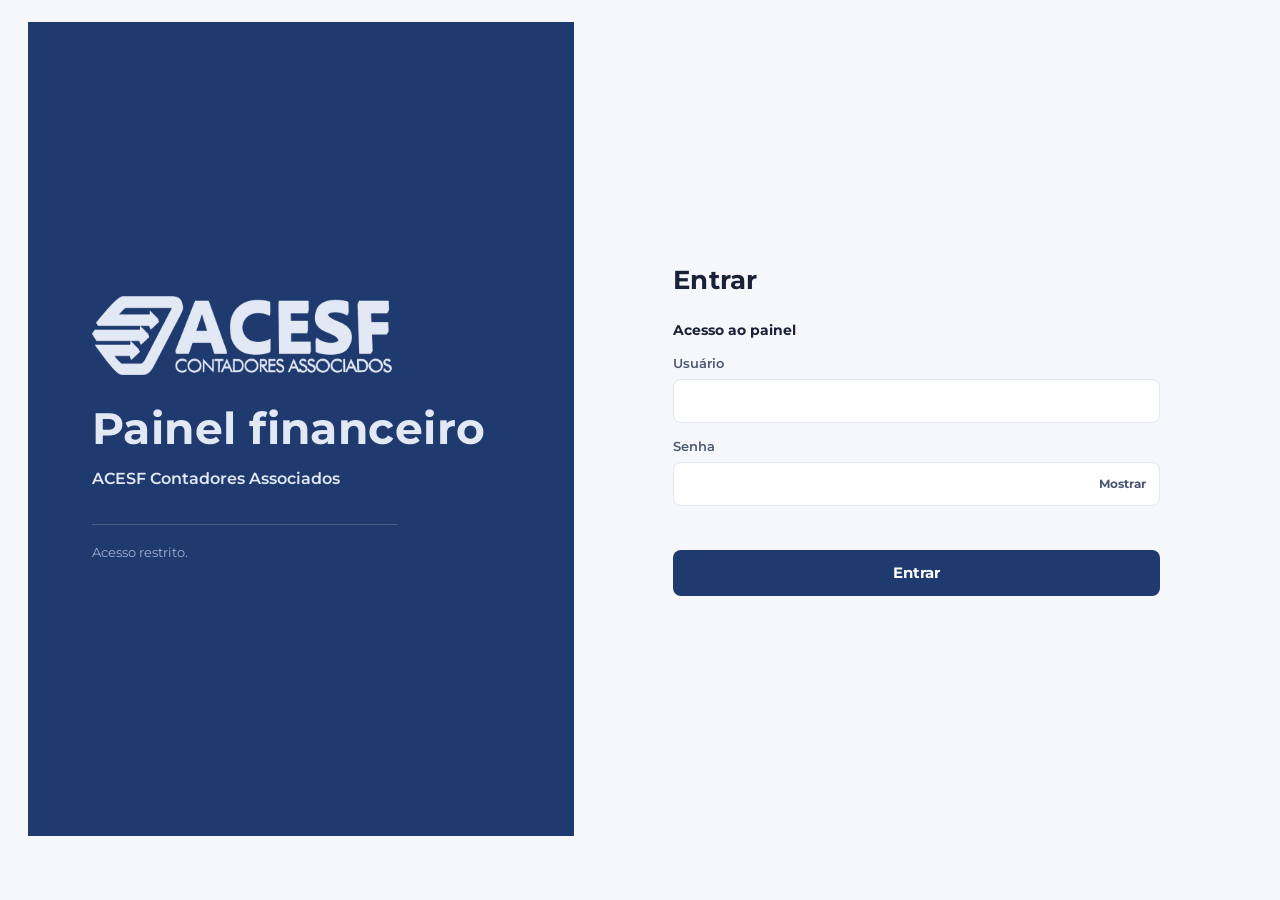
==== commit e5bc40e5: "Integra painel-acesf (zips 6-8): portal, epereira e correção do menu admin" ====
--- a/index.html
+++ b/index.html
@@ -1,2 +1,9065 @@
-<!doctype html><html lang="pt-BR"><head><meta charset="utf-8"><meta name="viewport" content="width=device-width,initial-scale=1"><meta name="robots" content="noindex, nofollow"><title>Painel financeiro</title>
-<style>html,body{margin:0;height:100%;background:#12264A}body{display:grid;place-items:center}img{width:min(300px,70vw);height:auto}</style></head><body><img src="[data-uri]" alt="ACESF Contadores Associados"></body></html>+<!doctype html>
+<html lang="pt-BR"><head><meta charset="utf-8">
+<meta name="viewport" content="width=device-width,initial-scale=1,viewport-fit=cover">
+<meta name="robots" content="noindex, nofollow">
+<title>Painel financeiro</title>
+<link rel="stylesheet" href="https://fonts.googleapis.com/css2?family=Montserrat:wght@400;500;600;700;800&display=swap">
+<style>
+/* Tokens do padrão visual ACESF · Painel Grupo Prontomed
+   Marca fixa: navy #1F3A6E, azul #5B9BD5, dourado #C9A96E, Montserrat.
+   Cada linha de negócio mantém a MESMA cor em todas as telas. */
+
+:root {
+  color-scheme: light;
+  --navy: #1F3A6E;
+  --navy-barra: #1F3A6E;
+  --azul: #5B9BD5;
+  --dourado: #C9A96E;
+
+  /* empresas */
+  --emp-prontomed: #5B9BD5;
+  --emp-multidisciplinar: #2BB39A;
+  --emp-grupo: #C9A96E;
+  --emp-epereira: #B5532F;
+  --emp-iguatu: #3F6FC4;
+  --emp-ico: #E07A5F;
+  --emp-cajazeiras: #2BB39A;
+  --emp-cd: #8E7CC3;
+  --emp-sem_centro: #98A4B3;
+
+  /* linhas de receita — Prontomed */
+  --lin-lab: #1F3A6E; --lin-cons: #2BB39A; --lin-img: #C9A96E; --lin-cardio: #8E7CC3; --lin-acess: #B8C2CC;
+  --lab-part: #1F3A6E; --lab-conv: #E07A5F; --lab-emp: #2BB39A;
+  /* linhas de receita — Multidisciplinar */
+  --mu-conv: #1F3A6E; --mu-multi: #2BB39A; --mu-atend-part: #5B9BD5; --mu-outras: #B8C2CC;
+  /* especialidades */
+  --esp-psico: #1F3A6E; --esp-psicoped: #2BB39A; --esp-to: #5B9BD5; --esp-fisio: #C9A96E;
+  --esp-fono: #8FA3BF; --esp-nutri: #E07A5F; --esp-outros: #B8C2CC;
+
+  /* rampa sequencial (magnitude de custos e despesas): escuro = maior */
+  --seq-1: #1F3A6E; --seq-2: #4A69A0; --seq-3: #7C95C4; --seq-4: #A9BADA; --seq-5: #D3DCEC;
+
+  /* categorias: grupos de custo/despesa, composições e roscas (cores bem distintas, ordem fixa) */
+  --cat-1: #3F7FD0; --cat-2: #C9A96E; --cat-3: #4FA84A; --cat-4: #F08A24; --cat-5: #D9473F; --cat-6: #8E7CC3; --cat-outras: #B8C2CC;
+
+  /* semântica (estado, nunca identidade) */
+  --bom: #1F9D6B; --ruim: #D64545; --atencao: #E0A82E; --neutro: #8A94A6;
+  --bom-fundo: #E7F5EF; --ruim-fundo: #FBEAEA; --atencao-fundo: #FFF6E0; --atencao-texto: #8A4B00;
+
+  /* superfícies e texto */
+  --pagina: #F5F7FA;
+  --painel: #FFFFFF;
+  --painel-2: #F4F6FA;
+  --borda: #E3E8F0;
+  --grade: #E9EDF3;
+  --subtotal: #EAF0F8;
+  --texto: #1A2238;
+  --texto-2: #4C5873;
+  --texto-3: #7A859C;
+  --trilho: #E3E8F0;
+  --sombra: 0 1px 2px rgba(31, 58, 110, .06), 0 4px 16px rgba(31, 58, 110, .05);
+
+  --raio: 10px;
+  --fonte: "Montserrat", system-ui, -apple-system, "Segoe UI", sans-serif;
+}
+
+/* Tema escuro: passos próprios (não é inversão automática). A navy da marca some no fundo escuro,
+   então as linhas que usam navy sobem para um azul mais claro, mantendo a identidade. */
+@media (prefers-color-scheme: dark) {
+  :root:not([data-tema="claro"]) {
+    color-scheme: dark;
+    --seq-1: #A9C3F2; --seq-2: #7F9EDB; --seq-3: #5F7DB9; --seq-4: #455F94; --seq-5: #324673;
+    --navy-barra: #7FA2E8; --lin-cons: #3CC3A8; --lin-lab: #7FA2E8; --lab-part: #7FA2E8; --lab-conv: #F0907A; --lab-emp: #3CC3A8;
+    --mu-conv: #7FA2E8; --esp-psico: #7FA2E8;
+    --cat-1: #7FA2E8; --cat-2: #D9B97C; --cat-3: #7CCB72; --cat-4: #F5A25A; --cat-5: #F0767A; --cat-6: #A99BDB; --cat-outras: #7E8AA3;
+    --bom: #3CC38F; --ruim: #F0706F; --atencao: #E8B54A; --neutro: #98A2B6;
+    --bom-fundo: #12342A; --ruim-fundo: #3A1A1D; --atencao-fundo: #3A2E12; --atencao-texto: #F2C77A;
+    --pagina: #0E1526; --painel: #151E34; --painel-2: #1B2641; --borda: #26324F; --grade: #212C48;
+    --subtotal: #1D2A4A; --texto: #E8ECF6; --texto-2: #B5BED3; --texto-3: #8591AB; --trilho: #26324F;
+    --sombra: 0 1px 2px rgba(0, 0, 0, .4);
+  }
+}
+:root[data-tema="escuro"] {
+  color-scheme: dark;
+  --seq-1: #A9C3F2; --seq-2: #7F9EDB; --seq-3: #5F7DB9; --seq-4: #455F94; --seq-5: #324673;
+  --navy-barra: #7FA2E8; --lin-cons: #3CC3A8; --lin-lab: #7FA2E8; --lab-part: #7FA2E8; --lab-conv: #F0907A; --lab-emp: #3CC3A8;
+  --mu-conv: #7FA2E8; --esp-psico: #7FA2E8;
+  --cat-1: #7FA2E8; --cat-2: #D9B97C; --cat-3: #7CCB72; --cat-4: #F5A25A; --cat-5: #F0767A; --cat-6: #A99BDB; --cat-outras: #7E8AA3;
+  --bom: #3CC38F; --ruim: #F0706F; --atencao: #E8B54A; --neutro: #98A2B6;
+  --bom-fundo: #12342A; --ruim-fundo: #3A1A1D; --atencao-fundo: #3A2E12; --atencao-texto: #F2C77A;
+  --pagina: #0E1526; --painel: #151E34; --painel-2: #1B2641; --borda: #26324F; --grade: #212C48;
+  --subtotal: #1D2A4A; --texto: #E8ECF6; --texto-2: #B5BED3; --texto-3: #8591AB; --trilho: #26324F;
+  --sombra: 0 1px 2px rgba(0, 0, 0, .4);
+}
+
+[data-empresa="prontomed"] { --emp: var(--emp-prontomed); }
+[data-empresa="multidisciplinar"] { --emp: var(--emp-multidisciplinar); }
+[data-empresa="grupo"] { --emp: var(--emp-grupo); }
+
+html, body { margin: 0; font-family: var(--fonte); color: var(--texto); background: var(--pagina); }
+
+[data-empresa="iguatu"] { --emp: var(--emp-iguatu); }
+[data-empresa="ico"] { --emp: var(--emp-ico); }
+[data-empresa="cajazeiras"] { --emp: var(--emp-cajazeiras); }
+[data-empresa="cd"] { --emp: var(--emp-cd); }
+[data-empresa="sem_centro"] { --emp: var(--emp-sem_centro); }
+
+/* Painel Prontomed · layout de dashboard (rolagem contínua, menu lateral, filtros fixos, gaveta de detalhe) */
+*, *::before, *::after { box-sizing: border-box; }
+html { -webkit-text-size-adjust: 100%; }
+body { font-size: 14px; line-height: 1.45; font-variant-numeric: tabular-nums; }
+h1, h2, h3, p { margin: 0; }
+button, select, input { font: inherit; color: inherit; }
+button { cursor: pointer; }
+:focus-visible { outline: 2px solid var(--azul); outline-offset: 2px; border-radius: 4px; }
+.dim { color: var(--texto-3); }
+.pular { position: absolute; left: -999px; top: 8px; background: var(--navy); color: #fff; padding: 8px 12px; border-radius: 8px; z-index: 100; }
+.pular:focus { left: 8px; }
+.vh { position: absolute; width: 1px; height: 1px; overflow: hidden; clip: rect(0 0 0 0); white-space: nowrap; }
+.carregando { padding: 48px 24px; color: var(--texto-2); text-align: center; }
+
+/* ─── casca ─── */
+.casca { display: grid; grid-template-columns: 232px minmax(0, 1fr); min-height: 100vh; }
+.lateral { position: sticky; top: 0; height: 100vh; display: flex; flex-direction: column; gap: 20px; padding: 20px 14px; background: var(--navy); color: #fff; }
+.marca-app { display: flex; gap: 10px; align-items: center; padding: 0 6px; }
+.marca-sel { width: 34px; height: 34px; border-radius: 9px; background: var(--dourado); color: var(--navy); display: grid; place-items: center; font-weight: 800; font-size: 17px; }
+.marca-app strong { display: block; font-size: 14px; font-weight: 700; }
+.marca-app small { color: #B9C6E0; font-size: 11px; }
+.menu { display: flex; flex-direction: column; gap: 2px; }
+.menu a { display: flex; gap: 10px; align-items: center; padding: 9px 10px; border-radius: 8px; color: #D5DEF1; text-decoration: none; font-weight: 500; }
+.menu a:hover { background: rgba(255, 255, 255, .08); }
+.menu a.on { background: rgba(255, 255, 255, .14); color: #fff; font-weight: 700; box-shadow: inset 3px 0 0 var(--emp, var(--dourado)); }
+.carimbo { margin-top: auto; font-size: 11px; padding: 0 6px; color: #9FB0D2; }
+.centro { min-width: 0; }
+.barra { position: sticky; top: 0; z-index: 20; display: flex; flex-wrap: wrap; gap: 10px 20px; align-items: flex-end; justify-content: space-between; padding: 14px 28px 12px; background: color-mix(in srgb, var(--pagina) 94%, transparent); backdrop-filter: blur(8px); border-bottom: 1px solid var(--borda); }
+.barra h1 { font-size: 21px; font-weight: 800; color: var(--navy-barra); letter-spacing: -.01em; }
+.sub { color: var(--texto-3); font-size: 12.5px; margin-top: 1px; }
+.filtros { display: flex; flex-wrap: wrap; gap: 8px 10px; align-items: flex-end; }
+.campo { display: grid; gap: 2px; font-size: 11px; color: var(--texto-3); font-weight: 600; }
+.campo select { padding: 7px 28px 7px 10px; border: 1px solid var(--borda); border-radius: 8px; background: var(--painel); color: var(--texto); font-weight: 500; font-size: 13px; min-height: 36px; }
+.seg { display: inline-flex; padding: 3px; border: 1px solid var(--borda); background: var(--painel); border-radius: 10px; gap: 2px; }
+.seg button { display: inline-flex; align-items: center; gap: 7px; border: 0; background: transparent; padding: 6px 11px; border-radius: 7px; font-weight: 600; font-size: 13px; color: var(--texto-2); min-height: 30px; }
+.seg button i { width: 9px; height: 9px; border-radius: 3px; background: var(--c); }
+.seg button.on { background: var(--navy); color: #fff; }
+.btn { border: 1px solid var(--borda); background: var(--painel); border-radius: 8px; padding: 7px 12px; font-weight: 600; font-size: 13px; min-height: 36px; }
+.btn:hover { background: var(--painel-2); }
+.btn.primario { background: var(--navy); border-color: var(--navy); color: #fff; }
+.btn.icone { width: 36px; padding: 0; font-size: 16px; }
+main { padding: 22px 28px 64px; display: grid; gap: 22px; max-width: 1560px; }
+main[aria-busy="true"] { opacity: .5; }
+
+/* ─── seções e grades ─── */
+.secao { background: var(--painel); border: 1px solid var(--borda); border-radius: var(--raio); padding: 18px 20px 16px; box-shadow: var(--sombra); min-width: 0; display: grid; gap: 12px; align-content: start; }
+.secao-cab h2 { font-size: 15px; font-weight: 700; color: var(--texto); }
+.secao-cab p { color: var(--texto-3); font-size: 12.5px; margin-top: 2px; max-width: 78ch; }
+.duas { display: grid; grid-template-columns: minmax(0, 1.35fr) minmax(0, 1fr); gap: 22px; }
+.duas.igual { grid-template-columns: repeat(2, minmax(0, 1fr)); }
+.grafico { width: 100%; min-height: 40px; }
+.grafico svg { display: block; overflow: visible; }
+.vazio { color: var(--texto-3); padding: 18px 4px; }
+.vazio.erro { color: var(--ruim); }
+.marca { outline-offset: 1px; }
+.marca:hover { filter: brightness(1.08); }
+
+/* ─── destaque e KPIs ─── */
+.faixa-hero { display: grid; grid-template-columns: minmax(0, 1fr) minmax(0, 1.25fr); gap: 22px; align-items: stretch; }
+.hero { background: var(--navy); color: #fff; border-radius: var(--raio); padding: 22px 24px; display: grid; gap: 8px; align-content: start; box-shadow: var(--sombra); }
+[data-empresa="prontomed"] .hero { background: linear-gradient(135deg, var(--navy), #2F5C93); }
+.hero-r { font-size: 12.5px; color: #C7D4EE; font-weight: 600; }
+.hero-v { font-size: clamp(30px, 4.4vw, 44px); font-weight: 800; letter-spacing: -.02em; line-height: 1.05; }
+.hero-d { display: flex; flex-wrap: wrap; gap: 6px; align-items: center; color: #C7D4EE; font-size: 12.5px; }
+.hero-t { font-size: 14px; color: #E8EEFB; max-width: 58ch; }
+.hero-sp { display: flex; gap: 10px; align-items: center; color: #B9C6E0; font-size: 12px; }
+.hero-sp svg path { stroke: #fff; }
+.hero-sp svg circle { fill: #fff; stroke: var(--navy); }
+.hero-aj { font-size: 12.5px; color: #E8EEFB; border-top: 1px solid rgba(255, 255, 255, .18); padding-top: 8px; }
+.hero .dim { color: #B9C6E0; }
+.hero .delta { background: rgba(255, 255, 255, .14); color: #fff; }
+.tiles { display: grid; grid-template-columns: repeat(2, minmax(0, 1fr)); gap: 14px; }
+.tiles.quatro { grid-template-columns: repeat(4, minmax(0, 1fr)); }
+.tile { text-align: left; display: grid; gap: 4px; align-content: start; background: var(--painel); border: 1px solid var(--borda); border-radius: var(--raio); padding: 14px 16px; box-shadow: var(--sombra); border-top: 3px solid var(--emp, var(--dourado)); min-width: 0; }
+button.tile:hover { background: var(--painel-2); }
+.tile-r { font-size: 12px; color: var(--texto-3); font-weight: 600; }
+.tile-v { font-size: 22px; font-weight: 800; color: var(--texto); letter-spacing: -.01em; overflow-wrap: anywhere; }
+.tile-s, .tile-b { font-size: 12px; color: var(--texto-3); }
+.tile-d { display: flex; flex-wrap: wrap; align-items: center; gap: 2px; }
+.tile-sp { margin-top: 2px; }
+.tile-sp svg { display: block; max-width: 100%; }
+.tile-sp path { vector-effect: non-scaling-stroke; }
+
+.delta { display: inline-flex; gap: 4px; align-items: center; padding: 2px 8px; border-radius: 99px; font-size: 12px; font-weight: 700; white-space: nowrap; }
+.delta-i { font-size: 9px; }
+.delta.bom { color: var(--bom); background: var(--bom-fundo); }
+.delta.ruim { color: var(--ruim); background: var(--ruim-fundo); }
+.delta.neutro { color: var(--texto-2); background: var(--painel-2); }
+
+/* ─── legenda ─── */
+.legenda { display: flex; flex-wrap: wrap; gap: 6px 14px; }
+.leg-item { display: inline-flex; align-items: center; gap: 7px; background: none; border: 0; padding: 4px 2px; font-size: 12.5px; color: var(--texto-2); font-weight: 500; }
+.leg-item.off { opacity: .45; text-decoration: line-through; }
+.leg-k { width: 12px; height: 12px; border-radius: 3px; flex: none; }
+.legenda.estatica { margin-bottom: 2px; }
+
+/* ─── alertas ─── */
+.atencao { display: grid; gap: 10px; }
+.alerta { display: grid; grid-template-columns: 26px 1fr; gap: 10px; padding: 11px 12px; border-radius: 9px; background: var(--painel-2); border-left: 4px solid var(--neutro); }
+.alerta.atencao { background: var(--atencao-fundo); border-left-color: var(--atencao); }
+.alerta.ruim { background: var(--ruim-fundo); border-left-color: var(--ruim); }
+.alerta.info { border-left-color: var(--azul); }
+.alerta-i { width: 22px; height: 22px; border-radius: 50%; display: grid; place-items: center; background: var(--painel); font-size: 11px; font-weight: 800; }
+.alerta h3 { font-size: 13px; font-weight: 700; }
+.alerta p { font-size: 12.5px; color: var(--texto-2); margin-top: 2px; }
+.lnk-acao { margin-top: 6px; border: 0; background: none; padding: 0; color: var(--navy-barra); font-weight: 700; font-size: 12.5px; text-decoration: underline; text-underline-offset: 3px; }
+
+/* ─── tabelas ─── */
+.tabela-rolagem { overflow-x: auto; border-radius: 8px; }
+table.dre { width: 100%; border-collapse: separate; border-spacing: 0; font-size: 13px; min-width: 760px; }
+table.dre.mini { min-width: 0; font-size: 12.5px; }
+.dre th { text-align: right; font-weight: 700; font-size: 12px; color: var(--texto-3); padding: 8px 10px; border-bottom: 1px solid var(--borda); white-space: nowrap; position: sticky; top: 0; background: var(--painel); }
+.dre th.atual { color: var(--texto); box-shadow: inset 0 -2px 0 var(--emp, var(--dourado)); }
+.dre th.c-nome, .dre td.c-nome { text-align: left; }
+.dre td { padding: 7px 10px; border-bottom: 1px solid var(--grade); text-align: right; white-space: nowrap; }
+.dre td.atual { background: color-mix(in srgb, var(--emp, var(--dourado)) 7%, var(--painel)); font-weight: 600; }
+.dre td.c-nome { white-space: normal; min-width: 210px; position: sticky; left: 0; background: var(--painel); z-index: 1; }
+.dre td.c-tend { width: 96px; padding: 2px 10px; text-align: left; }
+.dre tr.grupo td { background: var(--subtotal); font-weight: 700; }
+.dre tr.grupo td.c-nome { background: var(--subtotal); }
+.dre tr.total td { font-weight: 700; border-top: 1px solid var(--borda); }
+.dre tr.total.forte td { background: var(--subtotal); }
+.dre tr.total.forte td.c-nome { background: var(--subtotal); }
+.dre tr.pai > td.c-nome button.lnk { font-weight: 600; }
+.dre tr.destacada td { background: var(--atencao-fundo); }
+.dre .calor { font-weight: 600; }
+.chev { width: 20px; height: 20px; border: 0; background: none; color: var(--texto-3); display: inline-grid; place-items: center; font-size: 11px; vertical-align: middle; transition: transform .12s; padding: 0; }
+.chev.aberto { transform: rotate(90deg); }
+.chev.vazio { visibility: hidden; }
+button.lnk { border: 0; background: none; padding: 2px 0; text-align: left; color: var(--texto); font-weight: 500; text-decoration: underline; text-decoration-color: transparent; text-underline-offset: 3px; }
+button.lnk:hover { color: var(--navy-barra); text-decoration-color: currentColor; }
+.fontes { display: inline-flex; gap: 4px; flex-wrap: wrap; }
+.fonte { padding: 1px 7px; border-radius: 99px; font-size: 11px; font-weight: 600; background: var(--painel-2); color: var(--texto-2); border: 1px solid var(--borda); }
+.fonte.f-Nibo { border-color: var(--azul); } .fonte.f-manual { border-color: var(--dourado); }
+.chip-emp { display: inline-flex; gap: 6px; align-items: center; font-weight: 700; }
+.chip-emp i { width: 9px; height: 9px; border-radius: 3px; background: var(--c); }
+.origem { background: var(--painel); border: 1px solid var(--borda); border-radius: var(--raio); padding: 14px 18px; display: grid; gap: 4px; }
+
+/* ─── simuladores ─── */
+.sim { display: grid; gap: 16px; }
+.sim-ctrl, .sim-grade { display: grid; grid-template-columns: repeat(auto-fit, minmax(220px, 1fr)); gap: 14px 22px; align-items: end; }
+.sim-c, .sim-n { display: grid; gap: 4px; }
+.sim-r { font-size: 12.5px; font-weight: 600; }
+.sim-c input[type=range] { width: 100%; accent-color: var(--navy-barra); }
+.sim-v { font-weight: 800; font-size: 15px; }
+.sim-in { display: flex; align-items: center; gap: 6px; }
+.sim-in input { width: 100%; padding: 7px 10px; border: 1px solid var(--borda); border-radius: 8px; background: var(--painel); min-height: 36px; font-weight: 600; }
+.sim-in em { font-style: normal; color: var(--texto-3); font-size: 12px; }
+.sim-res { display: grid; grid-template-columns: repeat(auto-fit, minmax(190px, 1fr)); gap: 12px; }
+.sim-b { display: grid; gap: 4px; padding: 12px 14px; background: var(--painel-2); border-radius: 9px; align-content: start; justify-items: start; }
+.sim-b .tile-v { font-size: 19px; }
+.sim > .btn { justify-self: start; }
+
+/* ─── gaveta "Destrinchar" ─── */
+.cortina { position: fixed; inset: 0; background: rgba(14, 21, 38, .36); opacity: 0; pointer-events: none; transition: opacity .18s; z-index: 40; }
+.cortina.on { opacity: 1; pointer-events: auto; }
+.gaveta { position: fixed; top: 0; right: 0; bottom: 0; width: min(560px, 100vw); background: var(--painel); border-left: 1px solid var(--borda); box-shadow: -12px 0 40px rgba(14, 21, 38, .18); transform: translateX(104%); transition: transform .22s ease; z-index: 50; overflow-y: auto; visibility: hidden; }
+.gaveta.aberta { transform: none; visibility: visible; }
+.drawer-corpo { padding: 20px 22px 40px; display: grid; gap: 14px; }
+.dw-topo { display: flex; justify-content: space-between; gap: 12px; align-items: flex-start; }
+.dw-topo h2 { font-size: 20px; font-weight: 800; color: var(--navy-barra); }
+.dw-trilha { font-size: 12px; color: var(--texto-3); margin-bottom: 2px; }
+.fechar { width: 36px; height: 36px; border-radius: 50%; border: 1px solid var(--borda); background: var(--painel); font-size: 22px; line-height: 1; flex: none; }
+.dw-hero { display: grid; gap: 4px; padding: 14px 16px; background: var(--painel-2); border-radius: var(--raio); }
+.dw-valor { font-size: 30px; font-weight: 800; letter-spacing: -.02em; }
+.dw-metas { display: grid; grid-template-columns: repeat(2, minmax(0, 1fr)); gap: 10px 16px; margin: 0; }
+.dw-metas dt { font-size: 11.5px; color: var(--texto-3); font-weight: 600; }
+.dw-metas dd { margin: 1px 0 0; font-weight: 700; }
+.drawer-corpo h3 { font-size: 13.5px; font-weight: 700; margin-top: 6px; }
+.fatos { margin: 0; padding-left: 18px; color: var(--texto-2); display: grid; gap: 4px; }
+.nota { font-size: 12.5px; color: var(--texto-3); background: var(--painel-2); padding: 10px 12px; border-radius: 8px; }
+body.com-gaveta { overflow: hidden; }
+
+/* ─── tooltip ─── */
+.tip { position: fixed; z-index: 90; pointer-events: none; opacity: 0; transition: opacity .08s; background: var(--painel); color: var(--texto); border: 1px solid var(--borda); border-radius: 8px; padding: 8px 10px; box-shadow: 0 6px 22px rgba(14, 21, 38, .22); font-size: 12px; max-width: 280px; }
+.tip-t { font-weight: 700; margin-bottom: 4px; }
+.tip-l { display: flex; gap: 7px; align-items: baseline; }
+.tip-k { width: 9px; height: 9px; border-radius: 2px; flex: none; align-self: center; }
+.tip-v { font-weight: 700; }
+.tip-n { color: var(--texto-2); }
+
+.erro-geral { max-width: 520px; margin: 14vh auto; padding: 24px; display: grid; gap: 10px; text-align: left; }
+.erro-geral h1 { color: var(--ruim); font-size: 22px; }
+
+/* ─── responsivo ─── */
+@media (max-width: 1180px) {
+  .tiles.quatro { grid-template-columns: repeat(2, minmax(0, 1fr)); }
+  .faixa-hero, .duas, .duas.igual { grid-template-columns: minmax(0, 1fr); }
+}
+@media (max-width: 860px) {
+  .casca { grid-template-columns: minmax(0, 1fr); }
+  .lateral { position: static; height: auto; flex-direction: row; align-items: center; gap: 10px; padding: 10px 12px; overflow-x: auto; }
+  .marca-app small, .carimbo { display: none; }
+  .menu { flex-direction: row; gap: 4px; }
+  .menu a { white-space: nowrap; padding: 8px 10px; }
+  .barra { position: static; padding: 12px 16px; }
+  main { padding: 16px 16px 48px; gap: 16px; }
+  .secao { padding: 14px 14px 12px; }
+  .seg { flex-wrap: wrap; }
+  .gaveta { width: 100vw; }
+}
+@media (max-width: 520px) {
+  .tiles, .tiles.quatro { grid-template-columns: minmax(0, 1fr); }
+  .dw-metas { grid-template-columns: minmax(0, 1fr); }
+}
+@media (prefers-reduced-motion: reduce) { * { transition: none !important; } }
+@media print { .lateral, .barra .filtros, .gaveta, .cortina { display: none; } .casca { display: block; } .barra { position: static; } }
+
+.hero-sp svg path { stroke: #fff !important; }
+.hero-sp svg circle { fill: #fff !important; stroke: var(--navy) !important; }
+.dre.mini th, .dre.mini td { padding: 6px 7px; }
+.dre.mini td.c-nome { min-width: 120px; }
+.leg-svg.clic:hover text { text-decoration: underline; }
+.faixa-aviso { background: var(--atencao-fundo); color: var(--texto); border-left: 4px solid var(--atencao); border-radius: 9px; padding: 11px 14px; font-size: 13px; }
+
+[data-empresa="iguatu"] .hero, [data-empresa="ico"] .hero, [data-empresa="cajazeiras"] .hero, [data-empresa="cd"] .hero { background: linear-gradient(135deg, var(--navy), #2F5C93); }
+
+/* ─── login ─── */
+.lg { min-height: 100vh; display: grid; grid-template-columns: minmax(280px, 5fr) minmax(0, 6fr); }
+.lg-marca { background: var(--navy); color: #fff; padding: 56px clamp(24px, 5vw, 64px); display: flex; flex-direction: column; justify-content: center; gap: 12px; }
+.lg-selo { width: 52px; height: 52px; border-radius: 13px; background: var(--dourado); color: var(--navy); display: grid; place-items: center; font-weight: 800; font-size: 26px; margin-bottom: 14px; }
+.lg-marca h1 { font-size: clamp(26px, 3.4vw, 38px); font-weight: 800; line-height: 1.1; text-wrap: balance; }
+.lg-marca p { margin: 0; color: #C9D5EC; font-size: 15px; }
+.lg-marca .lg-nota { margin-top: 22px; padding-top: 18px; border-top: 1px solid rgba(255, 255, 255, .18); font-size: 13px; color: #9FB0D2; max-width: 34ch; }
+.lg-painel { padding: 56px clamp(20px, 6vw, 80px); display: flex; flex-direction: column; justify-content: center; gap: 20px; max-width: 640px; }
+.lg-painel h2 { font-size: 22px; font-weight: 700; }
+.lg-form { display: grid; gap: 22px; }
+.lg-escolha { border: 0; padding: 0; margin: 0; min-width: 0; display: grid; gap: 10px; }
+.lg-escolha legend { padding: 0; font-size: 13px; font-weight: 600; color: var(--texto-2); margin-bottom: 10px; }
+.lg-cartoes { display: grid; grid-template-columns: repeat(2, minmax(0, 1fr)); gap: 12px; }
+.lg-cartao { display: flex; gap: 12px; align-items: flex-start; text-align: left; padding: 16px; border: 1.5px solid var(--borda); background: var(--painel); border-radius: var(--raio); color: var(--texto); }
+.lg-cartao i { flex: none; width: 12px; height: 12px; border-radius: 4px; background: var(--c); margin-top: 4px; }
+.lg-cartao strong { display: block; font-size: 16px; }
+.lg-cartao small { display: block; color: var(--texto-3); font-size: 12px; line-height: 1.4; margin-top: 3px; }
+.lg-cartao:hover { border-color: var(--c); }
+.lg-cartao.on { border-color: var(--c); box-shadow: 0 0 0 3px color-mix(in srgb, var(--c) 22%, transparent); }
+.lg-campos { display: grid; gap: 14px; }
+.lg-quem { margin: 0; font-weight: 700; color: var(--texto); }
+.lg-campo { display: grid; gap: 6px; font-size: 13px; font-weight: 600; color: var(--texto-2); }
+.lg-campo input { width: 100%; min-height: 44px; padding: 10px 12px; border: 1px solid var(--borda); border-radius: 8px; background: var(--painel); color: var(--texto); font-size: 15px; }
+.lg-senha { position: relative; display: block; }
+.lg-senha input { padding-right: 84px; }
+.lg-ver { position: absolute; right: 6px; top: 50%; transform: translateY(-50%); border: 0; background: transparent; color: var(--texto-2); font-size: 12px; font-weight: 700; padding: 8px; }
+.lg-erro { margin: 0; min-height: 1.2em; font-size: 13px; font-weight: 600; color: var(--ruim); }
+.lg-entrar { min-height: 46px; border: 0; border-radius: 8px; background: var(--navy); color: #fff; font-weight: 700; font-size: 15px; }
+.lg-entrar:disabled { opacity: .6; cursor: progress; }
+.lg-rodape { padding-top: 6px; }
+.lg-admin { border: 0; background: transparent; color: var(--texto-2); font-weight: 600; font-size: 13px; text-decoration: underline; text-underline-offset: 3px; padding: 6px 0; }
+.lg-admin.on { color: var(--navy); font-weight: 700; }
+@media (max-width: 860px) {
+  .lg { grid-template-columns: minmax(0, 1fr); }
+  .lg-marca { padding: 28px max(16px, env(safe-area-inset-left, 0px)); gap: 6px; }
+  .lg-selo { width: 40px; height: 40px; font-size: 20px; margin-bottom: 6px; }
+  .lg-marca .lg-nota { display: none; }
+  .lg-painel { padding: 24px max(16px, env(safe-area-inset-left, 0px)) 40px; max-width: none; }
+}
+@media (max-width: 520px) { .lg-cartoes { grid-template-columns: minmax(0, 1fr); } }
+
+/* ─── casca logada: menu com empresas e submenus ─── */
+.casca.embutida { display: block; min-height: 0; }
+.casca.embutida > .lateral { display: none; }
+.ac-casca { grid-template-columns: 252px minmax(0, 1fr); }
+.acesf-centro .host[hidden] { display: none; }
+.ac-casca .menu { gap: 6px; overflow-y: auto; }
+.emp-bloco { display: grid; gap: 2px; }
+.emp-btn, .emp-fixo { display: flex; align-items: center; gap: 10px; width: 100%; margin: 0; padding: 10px; border: 0; border-radius: 8px; background: transparent; color: #fff; font-weight: 700; font-size: 14px; text-align: left; }
+.emp-btn i, .emp-fixo i { width: 10px; height: 10px; border-radius: 3px; background: var(--c); flex: none; box-shadow: 0 0 0 2px rgba(255, 255, 255, .25); }
+.emp-btn span, .emp-fixo span { flex: 1; }
+.emp-btn:hover { background: rgba(255, 255, 255, .08); }
+.emp-btn.on { background: rgba(255, 255, 255, .12); }
+.emp-btn .chev { font-size: 12px; color: #B9C6E0; transition: transform .15s; }
+.emp-btn[aria-expanded="true"] .chev { transform: rotate(90deg); }
+.emp-bloco .sub { display: grid; gap: 2px; padding: 2px 0 6px 12px; }
+.emp-bloco .sub[hidden] { display: none; }
+.emp-bloco .sub a { display: flex; gap: 10px; align-items: center; padding: 8px 10px; border-radius: 8px; color: #D5DEF1; text-decoration: none; font-weight: 500; font-size: 13px; }
+.emp-bloco .sub a:hover { background: rgba(255, 255, 255, .08); }
+.emp-bloco .sub a.on { background: rgba(255, 255, 255, .14); color: #fff; font-weight: 700; box-shadow: inset 3px 0 0 var(--emp, var(--dourado)); }
+.ac-pe { margin-top: auto; display: grid; gap: 10px; }
+.ac-pe .carimbo { margin: 0; }
+.ac-eu { margin: 0; padding: 0 6px; color: #D5DEF1; display: grid; }
+.ac-eu small { font-size: 11px; color: #9FB0D2; }
+.ac-sair { border: 1px solid rgba(255, 255, 255, .28); background: transparent; color: #fff; border-radius: 8px; padding: 8px 10px; font-weight: 600; font-size: 13px; }
+.ac-sair:hover { background: rgba(255, 255, 255, .1); }
+@media (max-width: 860px) {
+  .ac-casca { grid-template-columns: minmax(0, 1fr); }
+  .ac-casca .lateral { flex-direction: column; align-items: stretch; gap: 8px; overflow: visible; padding: 10px max(16px, env(safe-area-inset-left, 0px)); }
+  .ac-casca .menu { flex-direction: row; flex-wrap: wrap; align-items: center; gap: 4px 6px; overflow: visible; }
+  .emp-bloco { display: contents; }
+  .emp-bloco:not(.aberto) .sub { display: none; }
+  .emp-btn, .emp-fixo { width: auto; padding: 7px 10px; font-size: 13px; border: 1px solid rgba(255, 255, 255, .22); }
+  .emp-btn .chev { display: none; }
+  .emp-bloco .sub { display: contents; padding: 0; }
+  .emp-bloco .sub a { white-space: nowrap; padding: 7px 9px; }
+  .ac-pe { display: flex; align-items: center; justify-content: space-between; margin-top: 0; }
+  .ac-pe .carimbo, .ac-eu small { display: none; }
+}
+
+.lg-logo { display: block; width: min(300px, 100%); height: auto; margin-bottom: 18px; }
+.ac-logo { display: block; width: 172px; max-width: 100%; height: auto; }
+@media (max-width: 860px) { .lg-logo { width: 190px; margin-bottom: 8px; } .ac-logo { width: 120px; } }
+
+.lg-marca h1 { font-family: var(--fonte); font-weight: 700; font-size: clamp(30px, 3.6vw, 44px); letter-spacing: .01em; line-height: 1.08; color: #E2E8F4; }
+.lg-marca p { color: #B4C2DE; }
+.lg-painel h2 { font-family: var(--fonte); font-weight: 700; font-size: 26px; letter-spacing: .01em; }
+
+.ac-atu { border: 1px solid rgba(255, 255, 255, .28); background: rgba(255, 255, 255, .08); color: #fff; border-radius: 8px; padding: 8px 10px; font-weight: 600; font-size: 13px; }
+.ac-atu:hover:not(:disabled) { background: rgba(255, 255, 255, .16); }
+.ac-atu:disabled { opacity: .7; cursor: progress; }
+.ac-pe .carimbo { display: grid; gap: 2px; line-height: 1.35; }
+@media (max-width: 860px) { .ac-atu { padding: 6px 9px; font-size: 12px; } }
+
+.lg-marca .lg-empresa { font-size: 16px; font-weight: 600; color: #E2E8F4; margin-top: 2px; }
+
+:root { --cat-1: #3F6FC4; --cat-2: #C9A96E; --cat-3: #2FA36B; --cat-4: #F08A3C; --cat-5: #D64545; --cat-6: #1F3A6E; --cat-outras: #B8C2CC;
+  --lin-lab: #3F6FC4; --lin-cons: #2FA36B; --lin-img: #C9A96E; --lin-cardio: #F08A3C; --lin-acess: #B8C2CC;
+  --lab-part: #3F6FC4; --lab-conv: #F08A3C; --lab-emp: #2FA36B;
+  --mu-conv: #3F6FC4; --mu-multi: #2FA36B; --mu-atend-part: #C9A96E; --mu-outras: #B8C2CC;
+  --esp-psico: #3F6FC4; --esp-psicoped: #2FA36B; --esp-to: #C9A96E; --esp-fisio: #F08A3C; --esp-fono: #D64545; --esp-nutri: #1F3A6E; --esp-outros: #B8C2CC;
+  --emp-multidisciplinar: #2FA36B; --emp-ico: #F08A3C; --emp-cajazeiras: #2FA36B; --emp-cd: #C9A96E; }
+@media (prefers-color-scheme: dark) { :root:not([data-tema="claro"]) { --cat-1: #7FA2E8; --cat-2: #D9B97C; --cat-3: #4CC38A; --cat-4: #F6A15E; --cat-5: #EF7B7B; --cat-6: #A9C3F2; --cat-outras: #7E8AA3;
+  --lin-lab: #7FA2E8; --lin-cons: #4CC38A; --lin-img: #D9B97C; --lin-cardio: #F6A15E; --lin-acess: #7E8AA3;
+  --lab-part: #7FA2E8; --lab-conv: #F6A15E; --lab-emp: #4CC38A;
+  --mu-conv: #7FA2E8; --mu-multi: #4CC38A; --mu-atend-part: #D9B97C; --mu-outras: #7E8AA3;
+  --esp-psico: #7FA2E8; --esp-psicoped: #4CC38A; --esp-to: #D9B97C; --esp-fisio: #F6A15E; --esp-fono: #EF7B7B; --esp-nutri: #A9C3F2; --esp-outros: #7E8AA3;
+  --emp-multidisciplinar: #4CC38A; --emp-ico: #F6A15E; --emp-cajazeiras: #4CC38A; --emp-cd: #D9B97C; } }
+:root[data-tema="escuro"] { --cat-1: #7FA2E8; --cat-2: #D9B97C; --cat-3: #4CC38A; --cat-4: #F6A15E; --cat-5: #EF7B7B; --cat-6: #A9C3F2; --cat-outras: #7E8AA3;
+  --lin-lab: #7FA2E8; --lin-cons: #4CC38A; --lin-img: #D9B97C; --lin-cardio: #F6A15E; --lin-acess: #7E8AA3;
+  --lab-part: #7FA2E8; --lab-conv: #F6A15E; --lab-emp: #4CC38A;
+  --mu-conv: #7FA2E8; --mu-multi: #4CC38A; --mu-atend-part: #D9B97C; --mu-outras: #7E8AA3;
+  --esp-psico: #7FA2E8; --esp-psicoped: #4CC38A; --esp-to: #D9B97C; --esp-fisio: #F6A15E; --esp-fono: #EF7B7B; --esp-nutri: #A9C3F2; --esp-outros: #7E8AA3;
+  --emp-multidisciplinar: #4CC38A; --emp-ico: #F6A15E; --emp-cajazeiras: #4CC38A; --emp-cd: #D9B97C; }
+
+.embutida .btn[title^="Buscar"] { display: none; }
+
+html, body { background: var(--pagina); }
+body { margin: 0; }
+</style></head><body>
+<div id="acesf"></div>
+<script>
+(function () {
+  function sync() {
+    var t = document.documentElement.getAttribute("data-theme");
+    if (t) document.documentElement.dataset.tema = t === "dark" ? "escuro" : "claro";
+  }
+  sync(); new MutationObserver(sync).observe(document.documentElement, { attributes: true, attributeFilter: ["data-theme"] });
+})();
+</script>
+<script>
+const Prontomed = (function () {
+const __d = {}, __c = {};
+function __r(n) { return __c[n] ??= __d[n](); }
+__d["api.js"] = function () {
+// Camada de dados do painel (sem dependências). Busca tudo numa chamada e oferece helpers de leitura.
+const { CONFIG } = __r("config.js");
+
+let RAW = null;
+function definirDados(r) { RAW = r; }
+async function carregarPainel() {
+  return indexar(RAW);
+}
+
+// Cria índices: valor[empresa][competencia 'YYYY-MM'][conta] = número
+function indexar(raw) {
+  const contas = new Map(raw.contas.map((c) => [c.codigo, c]));
+  const filhos = new Map();
+  for (const c of raw.contas) if (c.pai) (filhos.get(c.pai) ?? filhos.set(c.pai, []).get(c.pai)).push(c.codigo);
+  const valor = {};
+  const fonte = {};
+  const dre = {};
+  for (const [emp, d] of Object.entries(raw.empresas)) {
+    valor[emp] = {};
+    fonte[emp] = {};
+    for (const v of d.valores) {
+      const mes = v.competencia.slice(0, 7);
+      (valor[emp][mes] ??= {})[v.conta] = Number(v.valor);
+      (fonte[emp][mes] ??= {})[v.conta] = v.fonte;
+    }
+    dre[emp] = {};
+    for (const l of d.dre) dre[emp][l.competencia.slice(0, 7)] = l; // linhas já calculadas pelo banco
+  }
+  const meses = [...new Set(Object.values(raw.empresas).flatMap((d) => d.dre.map((l) => l.competencia.slice(0, 7))))].sort();
+  return { raw, contas, filhos, valor, fonte, dre, meses, empresas: Object.keys(raw.empresas) };
+}
+
+// Valor de uma conta (folha ou subtotal) em um mês. Subtotal = soma dos filhos.
+function v(P, emp, mes, codigo) {
+  const c = P.contas.get(codigo);
+  if (c?.subtotal) return (P.filhos.get(codigo) ?? []).reduce((s, f) => s + v(P, emp, mes, f), 0);
+  return P.valor[emp]?.[mes]?.[codigo] ?? 0;
+}
+
+// Série dos N últimos meses terminando em `mesAtual` (inclusive).
+function janela(P, mesAtual, n = CONFIG.MESES_JANELA) {
+  const i = P.meses.indexOf(mesAtual);
+  return P.meses.slice(Math.max(0, i - n + 1), i + 1);
+}
+
+const soma = (a) => a.reduce((s, x) => s + x, 0);
+const media = (a) => (a.length ? soma(a) / a.length : 0);
+
+// Variação percentual; null quando a base é zero (mostrar "—").
+const varPct = (atual, base) => (base ? ((atual - base) / Math.abs(base)) * 100 : null);
+
+// Formatação pt-BR
+const nf0 = new Intl.NumberFormat("pt-BR", { maximumFractionDigits: 0 });
+const nf1 = new Intl.NumberFormat("pt-BR", { minimumFractionDigits: 1, maximumFractionDigits: 1 });
+const fInt = (n) => nf0.format(Math.round(n));
+const fMil = (n) => `R$ ${nf1.format(n / 1000)} mil`; // destaques: R$ 274,5 mil
+const fPct = (n) => (n == null ? "—" : `${n > 0 ? "+" : ""}${nf1.format(n)}%`);
+const fPct1 = (n) => `${nf1.format(n)}%`;
+const fPP = (n) => `${n > 0 ? "+" : ""}${nf1.format(n)} p.p.`;
+
+return { definirDados, carregarPainel, v, janela, soma, media, varPct, fInt, fMil, fPct, fPct1, fPP };
+};
+__d["app.js"] = function () {
+// Casca do painel: carrega os dados, desenha filtros e menu, roteia pelas telas e abre o painel "Destrinchar".
+const { carregarPainel, definirDados } = __r("api.js");
+const { CONFIG } = __r("config.js");
+const { el, limpar, esconderTip } = __r("util.js");
+const { S, PAGINAS, lerHash, paraHash, ir, setHash, onRota } = __r("state.js");
+const { EMP, mesLongo, mesCurto } = __r("model.js");
+const { renderDrawer } = __r("drawer.js");
+const { renderResumo } = __r("views\resumo.js");
+const { renderReceitas } = __r("views\receitas.js");
+const { renderCustos } = __r("views\custos.js");
+const { renderMargem } = __r("views\margem.js");
+const { renderCaixa } = __r("views\caixa.js");
+const { renderDados } = __r("views\dados.js");
+const { renderComparativo } = __r("views\comparativo.js");
+
+const TELAS = {
+  resumo: { nome: "Resumo", titulo: "Resumo do mês", fn: renderResumo, icone: "M3 12l9-8 9 8v8a1 1 0 0 1-1 1h-5v-6H9v6H4a1 1 0 0 1-1-1z" },
+  receitas: { nome: "Receitas", titulo: "Receitas", fn: renderReceitas, icone: "M4 20V10m6 10V4m6 16v-7m6 7H2" },
+  custos: { nome: "Custos e despesas", titulo: "Custos e despesas", fn: renderCustos, icone: "M3 5h18M3 12h12M3 19h7" },
+  margem: { nome: "Margem e equilíbrio", titulo: "Margem e ponto de equilíbrio", fn: renderMargem, icone: "M4 19L20 5M7 8a2 2 0 1 0 0-.01M17 18a2 2 0 1 0 0-.01" },
+  caixa: { nome: "Caixa", titulo: "Caixa", fn: renderCaixa, icone: "M3 7h18v12H3zM3 11h18M16 15h2" },
+  dados: { nome: "Dados", titulo: "Dados e conferência", fn: renderDados, icone: "M4 6c0-1.7 3.6-3 8-3s8 1.3 8 3-3.6 3-8 3-8-1.3-8-3zm0 0v12c0 1.7 3.6 3 8 3s8-1.3 8-3V6M4 12c0 1.7 3.6 3 8 3s8-1.3 8-3" },
+  comparativo: { nome: "Comparativo", titulo: "Comparativo das empresas", fn: renderComparativo, icone: "M7 4v16M17 4v16M3 8h8M13 16h8" },
+};
+
+let app = null;
+let opcoes = {};
+let nav, filtros, titulo, subtitulo, main, gaveta, cortina, carimbo;
+let paginaAnterior = null;
+
+function svgIcone(d) {
+  return el("svg", { viewBox: "0 0 24 24", width: 20, height: 20, "aria-hidden": "true", fill: "none", stroke: "currentColor", "stroke-width": 1.8, "stroke-linecap": "round", "stroke-linejoin": "round" }, el("path", { d }));
+}
+
+function montarCasca() {
+  limpar(app);
+  nav = el("nav", { class: "menu", "aria-label": "Telas do painel" });
+  const marca = el("div", { class: "marca-app" }, el("span", { class: "marca-sel" }, "A"), el("div", {}, el("strong", { text: "Painel Prontomed" }), el("small", { text: "ACESF · BPO financeiro" })));
+  filtros = el("div", { class: "filtros", role: "group", "aria-label": "Filtros" });
+  titulo = el("h1", { id: "titulo" });
+  subtitulo = el("p", { class: "sub" });
+  carimbo = el("p", { class: "carimbo dim" });
+  main = el("main", { id: "conteudo", tabindex: -1 });
+  cortina = el("div", { class: "cortina", onClick: () => ir({ d: null }) });
+  gaveta = el("aside", { class: "gaveta", "aria-labelledby": "dw-titulo", "aria-hidden": "true" });
+  app.append(
+    el("div", { class: "casca embutida" },
+      el("header", { class: "lateral" }, marca, nav, carimbo),
+      el("div", { class: "centro" },
+        el("div", { class: "barra" }, el("div", { class: "barra-t" }, titulo, subtitulo), filtros),
+        main)),
+    cortina, gaveta);
+}
+
+function select(rotulo, valor, opcoes, aoMudar) {
+  const s = el("select", { "aria-label": rotulo, onChange: () => aoMudar(s.value) });
+  for (const [v, t] of opcoes) s.append(el("option", { value: v, text: t, selected: String(v) === String(valor) }));
+  return el("label", { class: "campo" }, el("span", { text: rotulo }), s);
+}
+
+function desenharFiltros() {
+  limpar(filtros);
+  const seg = el("div", { class: "seg", role: "radiogroup", "aria-label": "Empresa" });
+  for (const id of ["grupo", "prontomed", "multidisciplinar"]) {
+    seg.append(el("button", { type: "button", role: "radio", "aria-checked": String(S.emp === id), class: S.emp === id ? "on" : "", style: { "--c": `var(--emp-${id})` }, onClick: () => ir({ emp: id, page: S.page === "comparativo" && id !== "grupo" ? "resumo" : S.page, d: null }) }, el("i"), EMP[id].curto));
+  }
+  const meses = [...S.P.meses].reverse().map((m) => [m, mesLongo(m).replace(/^./, (c) => c.toUpperCase())]);
+  filtros.append(
+    seg,
+    select("Mês", S.mes, meses, (v) => ir({ mes: v })),
+    select("Comparar com", S.cmp, [["prev", "Mês anterior"], ["avg", "Média dos 3 meses anteriores"]], (v) => ir({ cmp: v })),
+    select("Janela", S.n, [[3, "3 meses"], [4, "4 meses"], [6, "6 meses"], [12, "12 meses"]], (v) => ir({ n: Number(v) })),
+    el("button", { type: "button", class: "btn icone", title: "Alternar tema claro e escuro", "aria-label": "Alternar tema claro e escuro", onClick: alternarTema, text: "◐" }),
+    el("button", { type: "button", class: "btn", title: "Buscar os dados mais recentes do banco", onClick: recarregar, text: "Atualizar" }),
+  );
+}
+
+function desenharMenu() {
+  limpar(nav);
+  const itens = PAGINAS.concat(S.emp === "grupo" ? ["comparativo"] : []);
+  for (const id of itens) {
+    const t = TELAS[id];
+    nav.append(el("a", { href: paraHash({ ...S, page: id, d: null }), class: S.page === id ? "on" : "", "aria-current": S.page === id ? "page" : null }, svgIcone(t.icone), el("span", { text: t.nome })));
+  }
+}
+
+function alternarTema() {
+  const r = document.documentElement;
+  const escuro = r.dataset.tema ? r.dataset.tema === "escuro" : matchMedia("(prefers-color-scheme: dark)").matches;
+  r.dataset.tema = escuro ? "claro" : "escuro";
+  try { localStorage.setItem("painel-tema", r.dataset.tema); } catch (_) { /* sem armazenamento: ignora */ }
+  render();
+}
+
+async function recarregar() {
+  main.setAttribute("aria-busy", "true");
+  try { S.P = await carregarPainel(); render(); } catch (e) { mostrarErro(e); } finally { main.removeAttribute("aria-busy"); }
+}
+
+function aplicarHash() {
+  Object.assign(S, lerHash());
+  const P = S.P;
+  if (!EMP[S.emp]) S.emp = "grupo";
+  if (!S.mes || !P.meses.includes(S.mes)) S.mes = P.meses.includes(CONFIG.COMPETENCIA_PADRAO) ? CONFIG.COMPETENCIA_PADRAO : P.meses.at(-1);
+  if (S.page === "comparativo" && S.emp !== "grupo") S.page = "resumo";
+}
+
+function render() {
+  esconderTip();
+  const P = S.P;
+  app.dataset.empresa = S.emp;
+  const tela = TELAS[S.page];
+  titulo.textContent = tela.titulo;
+  subtitulo.textContent = `${EMP[S.emp].nome} · ${mesLongo(S.mes)}`;
+  carimbo.textContent = P.raw.gerado_em ? `Dados de ${new Date(P.raw.gerado_em).toLocaleString("pt-BR", { dateStyle: "short", timeStyle: "short" })}` : "";
+  desenharFiltros();
+  desenharMenu();
+  const y = window.scrollY;
+  limpar(main);
+  const emps = S.emp === "grupo" ? ["prontomed", "multidisciplinar"] : [S.emp];
+  const fontes = new Set(emps.flatMap((e) => Object.values(P.fonte[e]?.[S.mes] ?? {})));
+  if (fontes.has("nibo") && !fontes.has("planilha")) {
+    main.append(el("div", { class: "faixa-aviso", role: "status" }, el("strong", { text: "Mês em andamento. " }),
+      el("span", { text: "Os valores vêm do Nibo, atualizados todo dia, e ainda são parciais: lançamentos futuros e contas a receber não entram. Por isso as variações contra meses fechados não são equivalentes. Meses fechados seguem a planilha do painel realizado." })));
+  }
+  try { tela.fn(P, main); } catch (e) { console.error(e); main.append(el("p", { class: "vazio erro", text: `Não foi possível desenhar esta tela: ${e.message}` })); }
+  if (paginaAnterior !== S.page) window.scrollTo(0, 0); else window.scrollTo(0, y);
+  paginaAnterior = S.page;
+
+  const aberta = !!S.d;
+  limpar(gaveta);
+  if (aberta) {
+    try { gaveta.append(renderDrawer(P)); } catch (e) { console.error(e); gaveta.append(el("p", { class: "vazio erro", text: `Não foi possível abrir o detalhe: ${e.message}` })); }
+  }
+  gaveta.classList.toggle("aberta", aberta);
+  cortina.classList.toggle("on", aberta);
+  gaveta.setAttribute("aria-hidden", String(!aberta));
+  document.body.classList.toggle("com-gaveta", aberta);
+  if (aberta && !gaveta.dataset.foco) { gaveta.dataset.foco = "1"; gaveta.querySelector(".fechar")?.focus({ preventScroll: true }); }
+  if (!aberta) delete gaveta.dataset.foco;
+  try { opcoes.aoMudar?.({ page: S.page, emp: S.emp, mes: S.mes }); } catch (_) { /* ok */ }
+}
+
+function mostrarErro(e) {
+  limpar(app);
+  app.append(el("div", { class: "erro-geral", role: "alert" },
+    el("h1", { text: "Não consegui carregar os dados" }),
+    el("p", { text: String(e.message ?? e) }),
+    el("p", { class: "dim", text: "Confira a conexão e tente de novo. Os números só aparecem com os dados do banco; nada é inventado." }),
+    el("button", { type: "button", class: "btn primario", onClick: () => recarregar(), text: "Tentar de novo" })));
+}
+
+async function mount(host, raw, opts = {}) {
+  app = host; opcoes = opts;
+  definirDados(raw);
+  try { const t = localStorage.getItem("painel-tema"); if (t) document.documentElement.dataset.tema = t; } catch (_) { /* ok */ }
+  try { S.P = await carregarPainel(); } catch (e) { mostrarErro(e); return null; }
+  montarCasca();
+  aplicarHash();
+  render();
+  onRota(() => { aplicarHash(); render(); });
+  host.addEventListener("click", (ev) => {
+    const a = ev.target.closest && ev.target.closest('a[href^="#/"]');
+    if (a) { ev.preventDefault(); setHash(a.getAttribute("href")); }
+  });
+  window.addEventListener("keydown", (ev) => { if (ev.key === "Escape" && S.d && host.offsetParent !== null) ir({ d: null }); });
+  return {
+    ir: (p) => ir(p),
+    redesenhar: () => render(),
+    atualizar: async (novo) => { definirDados(novo); S.P = await carregarPainel(); aplicarHash(); render(); },
+    estado: () => ({ page: S.page, emp: S.emp, mes: S.mes }),
+    carimbo: () => S.P?.raw?.gerado_em ?? null,
+    paginas: () => PAGINAS.concat(["comparativo"]),
+    TELAS,
+  };
+}
+
+return { mount };
+};
+__d["charts.js"] = function () {
+// Gráficos em SVG puro, sem dependências. Todos recebem a largura em pixels e devolvem um <svg>.
+// Marcas finas, 2px de respiro entre segmentos, grade recessiva, tooltip por marca, foco por teclado.
+const { el, ticks, compacto, comTip, fR, fMilAbs, fP } = __r("util.js");
+
+const EIXO = "var(--texto-3)";
+const GRADE = "var(--grade)";
+const TEXTO = "var(--texto-2)";
+const FUNDO = "var(--painel)";
+
+function vazio(w, h, msg = "Sem dados para este período") {
+  const s = el("svg", { width: w, height: h, viewBox: `0 0 ${w} ${h}`, role: "img", "aria-label": msg });
+  s.append(el("text", { x: w / 2, y: h / 2, "text-anchor": "middle", fill: EIXO, "font-size": 13, text: msg }));
+  return s;
+}
+
+// retângulo com cantos superiores arredondados (4px), base reta
+function caminhoTopo(x, y, w, h, r = 4) {
+  r = Math.min(r, w / 2, Math.max(h, 0));
+  if (h <= 0) return "";
+  return `M${x},${y + h} V${y + r} Q${x},${y} ${x + r},${y} H${x + w - r} Q${x + w},${y} ${x + w},${y + r} V${y + h} Z`;
+}
+function caminhoDireita(x, y, w, h, r = 4) {
+  r = Math.min(r, h / 2, Math.max(w, 0));
+  if (w <= 0) return "";
+  return `M${x},${y} H${x + w - r} Q${x + w},${y} ${x + w},${y + r} V${y + h - r} Q${x + w},${y + h} ${x + w - r},${y + h} H${x} Z`;
+}
+function caminhoEsquerda(x, y, w, h, r = 4) {
+  r = Math.min(r, h / 2, Math.max(w, 0));
+  if (w <= 0) return "";
+  return `M${x + w},${y} H${x + r} Q${x},${y} ${x},${y + r} V${y + h - r} Q${x},${y + h} ${x + r},${y + h} H${x + w} Z`;
+}
+
+// ───────────────────────── sparkline ─────────────────────────
+function sparkline(vals, { w = 110, h = 34, cor = "var(--navy)", titulo = "" } = {}) {
+  const s = el("svg", { width: w, height: h, viewBox: `0 0 ${w} ${h}`, role: "img", "aria-label": titulo || "tendência" });
+  const n = vals.length;
+  if (n < 2) return s;
+  const mn = Math.min(...vals), mx = Math.max(...vals);
+  const pad = 5;
+  const X = (i) => pad + (i * (w - 2 * pad)) / (n - 1);
+  const Y = (v) => (mx === mn ? h / 2 : h - pad - ((v - mn) / (mx - mn)) * (h - 2 * pad));
+  s.append(el("path", { d: vals.map((v, i) => `${i ? "L" : "M"}${X(i).toFixed(1)},${Y(v).toFixed(1)}`).join(""), fill: "none", stroke: cor, "stroke-width": 2, "stroke-linecap": "round", "stroke-linejoin": "round" }));
+  s.append(el("circle", { cx: X(n - 1), cy: Y(vals[n - 1]), r: 4, fill: cor, stroke: FUNDO, "stroke-width": 2 }));
+  return s;
+}
+
+// ───────────────────────── colunas (agrupadas ou empilhadas) ─────────────────────────
+// series: [{id, nome, cor, vals:[...]}]  (valores positivos; use magnitude para custos)
+function colunas(w, { cats, series, empilhado = true, h = 250, fmt = fR, onClick, ultimoCheio = true, mostrarTotal = true, nota = "", yFmt = compacto }) {
+  const ativos = series.filter((s) => s.vals.some((v) => v));
+  if (!cats.length || !ativos.length) return vazio(w, h);
+  const m = { t: 22, r: 8, b: 28, l: 46 };
+  const iw = w - m.l - m.r, ih = h - m.t - m.b;
+  const totais = cats.map((_, i) => ativos.reduce((s, x) => s + (x.vals[i] || 0), 0));
+  const maxV = empilhado ? Math.max(...totais) : Math.max(...ativos.flatMap((s) => s.vals));
+  const tk = ticks(0, maxV, 4);
+  const topo = tk.at(-1) || 1;
+  const Y = (v) => m.t + ih - (v / topo) * ih;
+  const svg = el("svg", { width: w, height: h, viewBox: `0 0 ${w} ${h}`, role: "img", "aria-label": nota || "gráfico de colunas" });
+  for (const t of tk) {
+    svg.append(el("line", { x1: m.l, x2: w - m.r, y1: Y(t), y2: Y(t), stroke: GRADE, "stroke-width": 1 }));
+    svg.append(el("text", { x: m.l - 8, y: Y(t) + 4, "text-anchor": "end", fill: EIXO, "font-size": 11, text: yFmt(t) }));
+  }
+  const slot = iw / cats.length;
+  const nSer = ativos.length;
+  const barW = empilhado ? Math.min(40, slot * 0.5) : Math.min(22, (slot * 0.7) / nSer);
+  cats.forEach((c, i) => {
+    const cx = m.l + slot * i + slot / 2;
+    const ultimo = i === cats.length - 1;
+    const op = ultimoCheio && !ultimo ? 0.62 : 1;
+    svg.append(el("text", { x: cx, y: h - 8, "text-anchor": "middle", fill: ultimo ? "var(--texto)" : EIXO, "font-size": 11.5, "font-weight": ultimo ? 700 : 500, text: c }));
+    if (empilhado) {
+      let acc = 0;
+      const vis = ativos.filter((s) => (s.vals[i] || 0) > 0);
+      vis.forEach((s, k) => {
+        const v = s.vals[i];
+        const y1 = Y(acc + v), y0 = Y(acc);
+        const gap = k === 0 ? 0 : 2;
+        const hh = Math.max(0, y0 - y1 - gap);
+        const topoSeg = k === vis.length - 1;
+        const x = cx - barW / 2;
+        const p = el("path", { d: topoSeg ? caminhoTopo(x, y1, barW, hh) : `M${x},${y1 + hh} V${y1} H${x + barW} V${y1 + hh} Z`, fill: s.cor, "fill-opacity": op, tabindex: 0, class: "marca", "aria-label": `${s.nome}, ${c}: ${fmt(v)}` });
+        comTip(p, () => ({ titulo: c, linhas: [{ cor: s.cor, valor: fmt(v), nome: `${s.nome} · ${fP((100 * v) / totais[i])} do total` }] }));
+        if (onClick) { p.style.cursor = "pointer"; p.addEventListener("click", () => onClick(s.id, i)); p.addEventListener("keydown", (e) => { if (e.key === "Enter" || e.key === " ") { e.preventDefault(); onClick(s.id, i); } }); }
+        svg.append(p);
+        acc += v;
+      });
+      if (mostrarTotal) svg.append(el("text", { x: cx, y: Y(totais[i]) - 6, "text-anchor": "middle", fill: "var(--texto)", "font-size": 11.5, "font-weight": ultimo ? 700 : 500, text: yFmt(totais[i]) }));
+    } else {
+      const gw = barW * nSer;
+      ativos.forEach((s, k) => {
+        const v = s.vals[i] || 0;
+        const x = cx - gw / 2 + k * barW;
+        const y1 = Y(v);
+        const p = el("path", { d: caminhoTopo(x + 1, y1, barW - 2, Y(0) - y1), fill: s.cor, "fill-opacity": op, tabindex: 0, class: "marca", "aria-label": `${s.nome}, ${c}: ${fmt(v)}` });
+        comTip(p, () => ({ titulo: c, linhas: [{ cor: s.cor, valor: fmt(v), nome: s.nome }] }));
+        if (onClick) { p.style.cursor = "pointer"; p.addEventListener("click", () => onClick(s.id, i)); }
+        svg.append(p);
+        if (ultimo) svg.append(el("text", { x: x + barW / 2, y: y1 - 5, "text-anchor": "middle", fill: "var(--texto)", "font-size": 11, "font-weight": 700, text: yFmt(v) }));
+      });
+    }
+  });
+  return svg;
+}
+
+// ───────────────────────── linhas ─────────────────────────
+function linhas(w, { cats, series, h = 230, fmt = fR, yFmt = compacto, yMin = null, yMax = null, rotuloFinal = true, linhaZero = true, nota = "" }) {
+  const ativos = series.filter((s) => s.vals.some((v) => v != null));
+  if (cats.length < 2 || !ativos.length) return vazio(w, h);
+  const direita = rotuloFinal && ativos.length <= 4 && w > 520 ? 156 : 14;
+  const m = { t: 16, r: direita, b: 28, l: 50 };
+  const iw = w - m.l - m.r, ih = h - m.t - m.b;
+  const todos = ativos.flatMap((s) => s.vals.filter((v) => v != null));
+  let mn = yMin ?? Math.min(0, ...todos), mx = yMax ?? Math.max(...todos);
+  if (mn === mx) mx = mn + 1;
+  const tk = ticks(mn, mx, 4);
+  mn = tk[0]; mx = tk.at(-1);
+  const X = (i) => m.l + (iw * i) / (cats.length - 1);
+  const Y = (v) => m.t + ih - ((v - mn) / (mx - mn)) * ih;
+  const svg = el("svg", { width: w, height: h, viewBox: `0 0 ${w} ${h}`, role: "img", "aria-label": nota || "gráfico de linhas" });
+  for (const t of tk) {
+    svg.append(el("line", { x1: m.l, x2: w - m.r, y1: Y(t), y2: Y(t), stroke: t === 0 && linhaZero && mn < 0 ? EIXO : GRADE, "stroke-width": 1 }));
+    svg.append(el("text", { x: m.l - 8, y: Y(t) + 4, "text-anchor": "end", fill: EIXO, "font-size": 11, text: yFmt(t) }));
+  }
+  const passoRot = Math.ceil(cats.length / Math.max(2, Math.floor(iw / 62)));
+  cats.forEach((c, i) => { if (i % passoRot === 0 || i === cats.length - 1) svg.append(el("text", { x: X(i), y: h - 8, "text-anchor": i === 0 ? "start" : i === cats.length - 1 ? "end" : "middle", fill: i === cats.length - 1 ? "var(--texto)" : EIXO, "font-size": 11.5, "font-weight": i === cats.length - 1 ? 700 : 500, text: c })); });
+  const rotulosFim = [];
+  for (const s of ativos) {
+    const pts = s.vals.map((v, i) => (v == null ? null : [X(i), Y(v)]));
+    let d = "", pen = false;
+    for (const p of pts) { if (!p) { pen = false; continue; } d += `${pen ? "L" : "M"}${p[0].toFixed(1)},${p[1].toFixed(1)}`; pen = true; }
+    svg.append(el("path", { d, fill: "none", stroke: s.cor, "stroke-width": 2, "stroke-linecap": "round", "stroke-linejoin": "round", "stroke-dasharray": s.tracejado ? "5 4" : null }));
+    if (cats.length <= 12) pts.forEach((p) => { if (p) svg.append(el("circle", { cx: p[0], cy: p[1], r: 3.5, fill: s.cor, stroke: FUNDO, "stroke-width": 2 })); });
+    const ult = pts.map((p, i) => [p, i]).filter(([p]) => p).at(-1);
+    if (ult) {
+      svg.append(el("circle", { cx: ult[0][0], cy: ult[0][1], r: 5, fill: s.cor, stroke: FUNDO, "stroke-width": 2 }));
+      if (direita > 20) rotulosFim.push({ y: ult[0][1], nome: s.nome, v: yFmt(s.vals[ult[1]]), cor: s.cor });
+    }
+  }
+  rotulosFim.sort((a, b) => a.y - b.y);
+  for (let i = 1; i < rotulosFim.length; i++) if (rotulosFim[i].y - rotulosFim[i - 1].y < 16) rotulosFim[i].y = rotulosFim[i - 1].y + 16;
+  for (const r of rotulosFim) svg.append(el("text", { x: w - m.r + 10, y: r.y + 4, fill: "var(--texto)", "font-size": 11.5, "font-weight": 600 }, el("tspan", { text: r.nome.length > 17 ? r.nome.slice(0, 16) + "…" : r.nome }), el("tspan", { fill: EIXO, "font-weight": 500, dx: 4, text: r.v })));
+  // crosshair: acha o X mais próximo
+  const guia = el("line", { y1: m.t, y2: m.t + ih, stroke: EIXO, "stroke-width": 1, opacity: 0 });
+  svg.append(guia);
+  const hit = el("rect", { x: m.l, y: m.t, width: iw, height: ih, fill: "transparent", tabindex: 0, "aria-label": "valores por mês" });
+  const idx = (ev) => { const r = svg.getBoundingClientRect(); const x = ev.clientX - r.left; return Math.max(0, Math.min(cats.length - 1, Math.round(((x - m.l) / iw) * (cats.length - 1)))); };
+  comTip(hit, (ev) => {
+    const i = ev.type === "focus" ? cats.length - 1 : idx(ev);
+    guia.setAttribute("x1", X(i)); guia.setAttribute("x2", X(i)); guia.setAttribute("opacity", 1);
+    return { titulo: cats[i], linhas: ativos.filter((s) => s.vals[i] != null).map((s) => ({ cor: s.cor, valor: fmt(s.vals[i]), nome: s.nome })) };
+  });
+  hit.addEventListener("pointerleave", () => guia.setAttribute("opacity", 0));
+  svg.append(hit);
+  return svg;
+}
+
+// ───────────────────────── cascata ─────────────────────────
+function cascata(w, { passos, h = 300, onClick, fmt = (n) => fMilAbs(n) }) {
+  if (!passos?.length) return vazio(w, h);
+  const compactoMobile = w < 560;
+  const m = { t: 30, r: 8, b: compactoMobile ? 74 : 62, l: 8 };
+  const iw = w - m.l - m.r, ih = h - m.t - m.b;
+  let acc = 0;
+  const geom = passos.map((p) => {
+    if (p.tipo === "total") { acc = p.val; return { ...p, de: 0, ate: p.val }; }
+    const de = acc; acc += p.val; return { ...p, de, ate: acc };
+  });
+  const todos = geom.flatMap((g) => [g.de, g.ate, 0]);
+  let mn = Math.min(...todos), mx = Math.max(...todos);
+  const pad = (mx - mn) * 0.1 || 1;
+  mx += pad; if (mn < 0) mn -= pad;
+  const Y = (v) => m.t + ih - ((v - mn) / (mx - mn)) * ih;
+  const slot = iw / geom.length;
+  const bw = Math.min(46, slot * 0.58);
+  const svg = el("svg", { width: w, height: h, viewBox: `0 0 ${w} ${h}`, role: "img", "aria-label": "ponte do resultado" });
+  svg.append(el("line", { x1: m.l, x2: w - m.r, y1: Y(0), y2: Y(0), stroke: EIXO, "stroke-width": 1 }));
+  geom.forEach((g, i) => {
+    const cx = m.l + slot * i + slot / 2;
+    const x = cx - bw / 2;
+    const y1 = Y(Math.max(g.de, g.ate)), y2 = Y(Math.min(g.de, g.ate));
+    const alt = Math.max(y2 - y1, 2);
+    const cor = g.tipo === "total" ? "var(--navy-barra, var(--lin-lab))" : g.val >= 0 ? "var(--bom)" : "var(--ruim)";
+    const sobe = g.tipo === "total" ? g.val >= 0 : g.val >= 0;
+    const caminho = sobe ? caminhoTopo(x, y1, bw, alt) : caminhoTopo(x, y1, bw, alt); // dados no topo; base reta na linha
+    const p = el("path", { d: g.tipo === "total" && g.val < 0 ? `M${x},${y1} H${x + bw} V${y1 + alt - 4} Q${x + bw},${y1 + alt} ${x + bw - 4},${y1 + alt} H${x + 4} Q${x},${y1 + alt} ${x},${y1 + alt - 4} Z` : caminho, fill: cor, tabindex: g.tipo === "delta" && onClick ? 0 : null, class: "marca", "aria-label": `${g.nome}: ${fmt(g.val)}` });
+    comTip(p, () => ({ titulo: g.nome, linhas: [{ cor, valor: g.tipo === "total" ? fmt(g.val) : (g.val >= 0 ? "+" : "−") + fmt(Math.abs(g.val)).replace("−", ""), nome: g.tipo === "total" ? "resultado operacional" : g.val >= 0 ? "melhora o resultado" : "piora o resultado" }, ...(g.itens?.length ? g.itens.slice(0, 5).map((it) => ({ valor: (it.delta >= 0 ? "+" : "−") + fmt(Math.abs(it.delta)).replace("−", ""), nome: it.nome })) : [])] }));
+    if (g.tipo === "delta" && onClick) { p.style.cursor = "pointer"; const abrir = () => onClick(g); p.addEventListener("click", abrir); p.addEventListener("keydown", (e) => { if (e.key === "Enter" || e.key === " ") { e.preventDefault(); abrir(); } }); }
+    svg.append(p);
+    // conector tracejado até o próximo
+    if (i < geom.length - 1) svg.append(el("line", { x1: x + bw, x2: cx + slot - bw / 2, y1: Y(g.ate), y2: Y(g.ate), stroke: EIXO, "stroke-width": 1, "stroke-dasharray": "3 3" }));
+    // valor
+    const rotulo = g.tipo === "total" ? fmt(g.val) : (g.val >= 0 ? "+" : "−") + fmt(Math.abs(g.val)).replace("−", "");
+    const vy = g.val >= 0 || g.tipo === "total" ? y1 - 7 : y1 + alt + 15;
+    const topoRot = g.tipo === "total" && g.val < 0 ? y1 - 7 : vy;
+    svg.append(el("text", { x: cx, y: topoRot, "text-anchor": "middle", fill: "var(--texto)", "font-size": 11.5, "font-weight": g.tipo === "total" ? 800 : 600, text: rotulo }));
+    // nome (2 linhas)
+    const palavras = g.nome.split(" ");
+    const linhasNome = [];
+    let cur = "";
+    const maxc = Math.max(7, Math.floor(slot / 6.3));
+    for (const pw of palavras) { if ((cur + " " + pw).trim().length > maxc && cur) { linhasNome.push(cur); cur = pw; } else cur = (cur + " " + pw).trim(); }
+    if (cur) linhasNome.push(cur);
+    const mostradas = linhasNome.slice(0, 3).map((t) => (t.length > maxc + 2 ? t.slice(0, maxc + 1) + "…" : t));
+    if (linhasNome.length > 3) mostradas[2] = mostradas[2].slice(0, maxc - 1) + "…";
+    mostradas.forEach((t, k) => svg.append(el("text", { x: cx, y: h - m.b + 18 + k * 13, "text-anchor": "middle", fill: g.tipo === "total" ? "var(--texto)" : TEXTO, "font-size": 11, "font-weight": g.tipo === "total" ? 700 : 500, text: t })));
+  });
+  return svg;
+}
+
+// ───────────────────────── barras horizontais ─────────────────────────
+// itens: [{id, nome, val, cor, sub?, rot?}] ; divergente: valores +/- em torno do zero
+function barrasH(w, { itens, fmt = fR, divergente = false, onClick, linha = 30, max = null, rotuloLargura = null }) {
+  if (!itens.length) return vazio(w, 90);
+  const lw = rotuloLargura ?? Math.min(230, Math.max(110, w * 0.36));
+  const m = { l: lw + (divergente ? 70 : 0), r: divergente ? 70 : Math.min(190, 20 + 6.6 * Math.max(...itens.map((i) => (i.rot ?? fmt(i.val)).length))), t: 4, b: 4 };
+  const h = m.t + m.b + itens.length * linha;
+  const iw = w - m.l - m.r;
+  const mx = max ?? Math.max(...itens.map((i) => Math.abs(i.val)), 1);
+  const mn = divergente ? -mx : 0;
+  const X = (v) => m.l + ((v - mn) / (mx - mn)) * iw;
+  const svg = el("svg", { width: w, height: h, viewBox: `0 0 ${w} ${h}`, role: "img", "aria-label": "barras horizontais" });
+  if (divergente) svg.append(el("line", { x1: X(0), x2: X(0), y1: 0, y2: h, stroke: EIXO, "stroke-width": 1 }));
+  itens.forEach((it, i) => {
+    const y = m.t + i * linha;
+    const bh = 14;
+    const by = y + (linha - bh) / 2;
+    const nome = it.nome.length > Math.floor(lw / 6.4) ? it.nome.slice(0, Math.floor(lw / 6.4) - 1) + "…" : it.nome;
+    svg.append(el("text", { x: (divergente ? lw : m.l) - 10, y: y + linha / 2 + 4, "text-anchor": "end", fill: "var(--texto)", "font-size": 12, "font-weight": 500, text: nome }));
+    let d;
+    const x0 = X(0);
+    const x1 = X(it.val);
+    if (it.val >= 0) d = caminhoDireita(x0, by, Math.max(x1 - x0, 0), bh);
+    else d = caminhoEsquerda(x1, by, Math.max(x0 - x1, 0), bh);
+    const p = el("path", { d: d || `M${x0},${by} h2 v${bh} h-2 Z`, fill: it.cor, tabindex: 0, class: "marca", "aria-label": `${it.nome}: ${fmt(it.val)}` });
+    comTip(p, () => ({ titulo: it.nome, linhas: [{ cor: it.cor, valor: fmt(it.val), nome: it.sub ?? "" }] }));
+    if (onClick) { p.style.cursor = "pointer"; p.addEventListener("click", () => onClick(it)); p.addEventListener("keydown", (e) => { if (e.key === "Enter" || e.key === " ") { e.preventDefault(); onClick(it); } }); }
+    svg.append(p);
+    const tx = it.val >= 0 ? x1 + 7 : x1 - 7;
+    svg.append(el("text", { x: tx, y: y + linha / 2 + 4, "text-anchor": it.val >= 0 ? "start" : "end", fill: "var(--texto)", "font-size": 11.5, "font-weight": 600, text: it.rot ?? fmt(it.val) }));
+  });
+  return svg;
+}
+
+// ───────────────────────── bullet (ponto de equilíbrio) ─────────────────────────
+function bullet(w, { receita, pe, peMedio, h = 86 }) {
+  const m = { l: 10, r: 10, t: 28, b: 26 };
+  const iw = w - m.l - m.r;
+  const mx = Math.max(receita, pe ?? 0, peMedio ?? 0) * 1.12 || 1;
+  const X = (v) => m.l + (v / mx) * iw;
+  const svg = el("svg", { width: w, height: h, viewBox: `0 0 ${w} ${h}`, role: "img", "aria-label": "receita contra ponto de equilíbrio" });
+  const ty = m.t + 12, th = 22;
+  const px = pe != null ? X(pe) : 0;
+  svg.append(el("path", { d: `M${m.l + 11},${ty} H${px} V${ty + th} H${m.l + 11} Q${m.l},${ty + th} ${m.l},${ty + th - 11} V${ty + 11} Q${m.l},${ty} ${m.l + 11},${ty} Z`, fill: "var(--ruim-fundo)" }));
+  svg.append(el("path", { d: `M${px},${ty} H${w - m.r - 11} Q${w - m.r},${ty} ${w - m.r},${ty + 11} V${ty + th - 11} Q${w - m.r},${ty + th} ${w - m.r - 11},${ty + th} H${px} Z`, fill: "var(--bom-fundo)" }));
+  const barra = el("path", { d: caminhoDireita(m.l, ty + 5, X(receita) - m.l, th - 10, 4), fill: "var(--navy-barra, var(--lin-lab))", tabindex: 0, class: "marca", "aria-label": `receita ${fR(receita)}` });
+  comTip(barra, () => ({ titulo: "Receita realizada", linhas: [{ valor: fR(receita), nome: pe != null ? `${fP((100 * (receita - pe)) / receita)} acima do ponto de equilíbrio` : "" }] }));
+  svg.append(barra);
+  const marca = (v, texto, cor, y, alinhar = "middle") => {
+    svg.append(el("line", { x1: X(v), x2: X(v), y1: ty - 5, y2: ty + th + 5, stroke: cor, "stroke-width": 2 }));
+    svg.append(el("text", { x: X(v), y, "text-anchor": alinhar, fill: "var(--texto)", "font-size": 11.5, "font-weight": 600, text: texto }));
+  };
+  if (peMedio != null) marca(peMedio, `PE médio ${fMilAbs(peMedio)}`, "var(--neutro)", ty + th + 20);
+  if (pe != null) marca(pe, `PE do mês ${fMilAbs(pe)}`, "var(--ruim)", ty - 10);
+  svg.append(el("text", { x: Math.min(X(receita) - 6, w - 12), y: ty + th / 2 + 4, "text-anchor": "end", fill: "#fff", "font-size": 11.5, "font-weight": 700, text: fMilAbs(receita) }));
+  return svg;
+}
+
+// ───────────────────────── legenda com isolamento de série ─────────────────────────
+function legenda(itens, { ativos, onToggle }) {
+  const box = el("div", { class: "legenda", role: "group", "aria-label": "séries" });
+  for (const it of itens) {
+    const off = ativos && !ativos.has(it.id);
+    const b = el("button", { type: "button", class: "leg-item" + (off ? " off" : ""), "aria-pressed": String(!off), onClick: () => onToggle?.(it.id) },
+      el("span", { class: "leg-k", style: { background: it.cor } }), el("span", { text: it.nome }));
+    box.append(b);
+  }
+  return box;
+}
+
+// delta com semântica de cor
+function chipDelta(txt, julg, dir = 0) {
+  const sinal = dir > 0 ? "▲" : dir < 0 ? "▼" : "■";
+  return el("span", { class: `delta ${julg}`, "aria-label": `${julg === "bom" ? "melhora" : julg === "ruim" ? "piora" : "estável"}: ${txt}` }, el("span", { class: "delta-i", "aria-hidden": "true", text: sinal }), txt);
+}
+
+// ───────────────────────── rosca (parte do todo) ─────────────────────────
+// itens: [{id, nome, val, cor}] valores positivos. Até `max` fatias; o resto vira "Outras".
+// A legenda ao lado (nome, valor, %) é o canal secundário: nenhuma informação depende só da cor.
+function rosca(w, { itens, centro, fmt = fR, onClick, max = 6, corOutras = "var(--cat-outras)", nota = "" }) {
+  let lista = itens.filter((i) => i.val > 0).sort((a, b) => b.val - a.val);
+  if (!lista.length) return vazio(w, 160);
+  if (lista.length > max) {
+    const resto = lista.slice(max - 1);
+    lista = [...lista.slice(0, max - 1), { id: "__outras", nome: `Outras (${resto.length})`, val: resto.reduce((s, x) => s + x.val, 0), cor: corOutras, itens: resto }];
+  }
+  const total = lista.reduce((s, x) => s + x.val, 0);
+  const lado = w >= 470;
+  const D = lado ? Math.min(210, w * 0.4) : Math.min(210, w - 20);
+  const linhaH = 26;
+  const legH = lista.length * linhaH;
+  const h = lado ? Math.max(D, legH) + 8 : D + 16 + legH;
+  const cx = lado ? D / 2 + 4 : w / 2, cy = D / 2 + 4;
+  const R = D / 2, r = R * 0.62;
+  const svg = el("svg", { width: w, height: h, viewBox: `0 0 ${w} ${h}`, role: "img", "aria-label": nota || "gráfico de rosca" });
+  let a0 = -Math.PI / 2;
+  const P = (ang, rad) => [cx + rad * Math.cos(ang), cy + rad * Math.sin(ang)];
+  const abrir = (it) => onClick?.(it);
+  lista.forEach((it) => {
+    const frac = it.val / total;
+    const a1 = a0 + frac * Math.PI * 2 - (lista.length > 1 ? 0.0001 : 0);
+    const grande = a1 - a0 > Math.PI ? 1 : 0;
+    let d;
+    if (lista.length === 1) d = `M${cx},${cy - R} A${R},${R} 0 1 1 ${cx - 0.01},${cy - R} L${cx - 0.01},${cy - r} A${r},${r} 0 1 0 ${cx},${cy - r} Z`;
+    else { const [x0, y0] = P(a0, R), [x1, y1] = P(a1, R), [x2, y2] = P(a1, r), [x3, y3] = P(a0, r); d = `M${x0},${y0} A${R},${R} 0 ${grande} 1 ${x1},${y1} L${x2},${y2} A${r},${r} 0 ${grande} 0 ${x3},${y3} Z`; }
+    const p = el("path", { d, fill: it.cor, stroke: FUNDO, "stroke-width": 2, tabindex: 0, class: "marca", "aria-label": `${it.nome}: ${fmt(it.val)}, ${fP(frac * 100)}` });
+    comTip(p, () => ({ titulo: it.nome, linhas: [{ cor: it.cor, valor: fmt(it.val), nome: `${fP(frac * 100)} do total` }, ...(it.itens ? it.itens.slice(0, 5).map((x) => ({ valor: fmt(x.val), nome: x.nome })) : [])] }));
+    if (onClick && it.id !== "__outras") { p.style.cursor = "pointer"; p.addEventListener("click", () => abrir(it)); p.addEventListener("keydown", (e) => { if (e.key === "Enter" || e.key === " ") { e.preventDefault(); abrir(it); } }); }
+    svg.append(p);
+    a0 = a1;
+  });
+  if (centro) {
+    svg.append(el("text", { x: cx, y: cy - 2, "text-anchor": "middle", fill: "var(--texto)", "font-size": 17, "font-weight": 800, text: centro.valor }));
+    svg.append(el("text", { x: cx, y: cy + 15, "text-anchor": "middle", fill: EIXO, "font-size": 11, text: centro.titulo }));
+  }
+  const lx = lado ? D + 28 : 8;
+  const ly = lado ? Math.max(0, (h - legH) / 2) : D + 20;
+  const larg = w - lx - 6;
+  lista.forEach((it, i) => {
+    const y = ly + i * linhaH;
+    const g = el("g", { class: onClick && it.id !== "__outras" ? "leg-svg clic" : "leg-svg" });
+    g.append(el("rect", { x: lx, y: y + 6, width: 11, height: 11, rx: 3, fill: it.cor }));
+    const maxc = Math.max(8, Math.floor((larg - 150) / 6.4));
+    g.append(el("text", { x: lx + 19, y: y + 16, fill: "var(--texto)", "font-size": 12.5, "font-weight": 500, text: it.nome.length > maxc ? it.nome.slice(0, maxc - 1) + "…" : it.nome }));
+    g.append(el("text", { x: lx + larg, y: y + 16, "text-anchor": "end", fill: "var(--texto)", "font-size": 12.5, "font-weight": 700 }, el("tspan", { text: fmt(it.val) }), el("tspan", { fill: EIXO, "font-weight": 500, dx: 6, text: fP((100 * it.val) / total) })));
+    if (onClick && it.id !== "__outras") { g.style.cursor = "pointer"; g.addEventListener("click", () => abrir(it)); }
+    svg.append(g);
+  });
+  return svg;
+}
+
+return { sparkline, colunas, linhas, cascata, barrasH, bullet, legenda, chipDelta, rosca };
+};
+__d["config.js"] = function () {
+// Configuração pública do painel. A chave abaixo é a chave "publishable" (anon) do Supabase:
+// ela foi feita para ficar no navegador. O acesso é limitado à função painel_publico(),
+// que só devolve dados das tabelas painel_* (somente leitura).
+const CONFIG = {
+  SUPABASE_URL: "https://uabghobxbzobvmzfyzzi.supabase.co",
+  SUPABASE_KEY: "sb_publishable_wakfEwoYb-dVz26AfdKZxw_VUbGkqNo",
+  RPC: "painel_publico",
+  // Competência exibida por padrão (YYYY-MM). Se vazio, usa o último mês com dados de receita.
+  COMPETENCIA_PADRAO: "2026-09",
+  MESES_JANELA: 4, // Jun–Set: mês atual + 3 anteriores
+  // Contas do Nibo/fórmulas usam sempre a MESMA convenção de sinais (ver docs/PROMPT_FRONT.md).
+};
+
+return { CONFIG };
+};
+__d["drawer.js"] = function () {
+// Painel lateral "Destrinchar": abre qualquer conta, grupo ou indicador e mostra a composição, a série e as contas filhas.
+const { el, fN, fP, fR, fRsig, compacto, responsivo } = __r("util.js");
+const { colunas, chipDelta, sparkline, rosca, linhas } = __r("charts.js");
+const { S, ir } = __r("state.js");
+const { arvore, valorNo, metricas, variacao, julgamento, baseNo, mesCurto, mesesJanela, mesLongo, fontesNo, folhas } = __r("model.js");
+const { deltaDe, badgesFonte, bgCalor, rotuloBase } = __r("ui.js");
+const { soma, media } = __r("api.js");
+
+const PSEUDO = {
+  __receita: { nome: "Receitas operacionais", grupo: "receita" },
+  __custos: { nome: "Custos operacionais", grupo: "custo" },
+  __despesas: { nome: "Despesas operacionais e outras receitas", grupo: "despesa" },
+};
+
+function resolver(P, emp, d) {
+  const { nos, raizes } = arvore(P, emp);
+  const cods = d.split("~");
+  if (PSEUDO[cods[0]]) {
+    const p = PSEUDO[cods[0]];
+    const rs = raizes.filter((n) => n.grupo === p.grupo && n.incluirDre);
+    return { titulo: p.nome, grupo: p.grupo, nos: rs, linhas: rs, trilha: [], composto: true };
+  }
+  const lista = cods.map((c) => nos.get(c)).filter(Boolean);
+  if (!lista.length) return null;
+  const unico = lista.length === 1;
+  const n0 = lista[0];
+  const trilha = [];
+  let p = n0.pai ? nos.get(n0.pai) : null;
+  while (p) { trilha.unshift(p); p = p.pai ? nos.get(p.pai) : null; }
+  return {
+    titulo: unico ? n0.nome : lista.map((n) => n.nome).join(" + "),
+    grupo: n0.grupo,
+    nos: lista,
+    linhas: unico ? (n0.filhos.length ? n0.filhos : [n0]) : lista,
+    trilha,
+    pai: n0.pai ? nos.get(n0.pai) : null,
+    composto: !unico,
+    folha: unico && !n0.filhos.length,
+  };
+}
+
+const NOME_GRUPO = { receita: "Receita", custo: "Custo", despesa: "Despesa", investimento: "Investimento", financiamento: "Financiamento" };
+
+function renderDrawer(P) {
+  const { emp, mes, d, n } = S;
+  const r = resolver(P, emp, d);
+  const caixa = el("div", { class: "drawer-corpo" });
+  if (!r) { caixa.append(el("p", { class: "dim", text: "Esta conta não existe para a empresa selecionada." })); return caixa; }
+  const meses = mesesJanela(P, mes, Math.max(n, 4));
+  const soma$ = (m) => soma(r.nos.map((x) => valorNo(P, emp, m, x)));
+  const cur = soma$(mes);
+  const base = (() => {
+    if (S.cmp === "avg") { const i = P.meses.indexOf(mes); const ms = P.meses.slice(Math.max(0, i - 3), i); return ms.length ? media(ms.map(soma$)) : null; }
+    const i = P.meses.indexOf(mes); return i > 0 ? soma$(P.meses[i - 1]) : null;
+  })();
+  const dl = deltaDe(P, emp, r.grupo, cur, base);
+  const rec = metricas(P, emp, mes)?.receita || 0;
+
+  // cabeçalho
+  const trilha = [NOME_GRUPO[r.grupo], ...r.trilha.map((t) => t.nome)].filter(Boolean).join("  ›  ");
+  caixa.append(
+    el("div", { class: "dw-topo" },
+      el("div", {}, el("p", { class: "dw-trilha", text: trilha }), el("h2", { id: "dw-titulo", text: r.titulo })),
+      el("button", { type: "button", class: "fechar", "aria-label": "Fechar detalhamento", onClick: () => ir({ d: null }), text: "×" })),
+    el("div", { class: "dw-hero" },
+      el("span", { class: "dw-valor", text: fR(cur) }),
+      el("span", { class: "dw-sub" }, chipDelta(dl.texto, dl.julg, dl.dir), el("span", { class: "dim", text: ` em relação ao ${rotuloBase()}` }))),
+    el("dl", { class: "dw-metas" },
+      el("div", {}, el("dt", { text: "% da receita" }), el("dd", { text: rec ? fP((100 * Math.abs(cur)) / rec) : "—" })),
+      r.pai ? el("div", {}, el("dt", { text: `% de ${r.pai.nome}` }), el("dd", { text: valorNo(P, emp, mes, r.pai) ? fP((100 * cur) / valorNo(P, emp, mes, r.pai)) : "—" })) : null,
+      el("div", {}, el("dt", { text: "Acumulado na janela" }), el("dd", { text: fR(soma(meses.map(soma$))) })),
+      el("div", {}, el("dt", { text: "Origem do valor" }), el("dd", {}, badgesFonte([...new Set(r.nos.flatMap((x) => fontesNo(P, emp, mes, x)))])))),
+  );
+
+  // gráfico: série da conta, ou empilhado pelas filhas
+  const linhasMostradas = r.linhas;
+  const ord = [...linhasMostradas].sort((a, b) => Math.abs(valorNo(P, emp, mes, b)) - Math.abs(valorNo(P, emp, mes, a)));
+  const top = ord.slice(0, 5);
+  const resto = ord.slice(5);
+  const seq = ["var(--cat-1)", "var(--cat-2)", "var(--cat-3)", "var(--cat-4)", "var(--cat-5)", "var(--cat-outras)"];
+  const series = top.map((no, i) => ({ id: no.codigo, nome: no.nome, cor: seq[i], vals: meses.map((m) => Math.abs(valorNo(P, emp, m, no))) }));
+  if (resto.length) series.push({ id: "__outros", nome: `Outras (${resto.length})`, cor: seq[5], vals: meses.map((m) => Math.abs(soma(resto.map((no) => valorNo(P, emp, m, no))))) });
+  const unica = series.length === 1;
+  caixa.append(el("h3", { text: unica ? `${r.titulo} por mês` : "Composição por mês" }));
+  const cx = el("div", { class: "grafico" });
+  responsivo(cx, (w) => colunas(w, { cats: meses.map(mesCurto), series: unica ? [{ ...series[0], cor: "var(--cat-1)" }] : series, empilhado: true, h: 200, nota: `composição de ${r.titulo}` }));
+  caixa.append(cx);
+  if (!unica) caixa.append(el("div", { class: "legenda estatica" }, series.map((s) => el("span", { class: "leg-item" }, el("span", { class: "leg-k", style: { background: s.cor } }), el("span", { text: s.nome })))));
+
+  // rosca do mês e, para uma conta única, a linha de evolução
+  if (!unica) {
+    const gr = el("div", { class: "grafico" });
+    responsivo(gr, (w) => rosca(w, { itens: series.map((s) => ({ id: s.id, nome: s.nome, cor: s.cor, val: s.vals.at(-1) })), max: 6, nota: `peso de cada conta em ${r.titulo}`, centro: { titulo: "no mês", valor: fR(Math.abs(cur)).replace("R$ ", "") },
+      onClick: (it) => ir({ d: it.id }) }));
+    caixa.append(el("h3", { text: "Peso de cada conta no mês" }), gr);
+  } else {
+    const gl = el("div", { class: "grafico" });
+    const todos = mesesJanela(P, mes, 12);
+    responsivo(gl, (w) => linhas(w, { cats: todos.map(mesCurto), h: 190, nota: `${r.titulo} em 12 meses`, series: [{ id: "u", nome: r.titulo, cor: "var(--cat-1)", vals: todos.map((m) => Math.abs(soma$(m))) }] }));
+    caixa.append(el("h3", { text: "Evolução em até 12 meses" }), gl);
+  }
+
+  // tabela das linhas
+  const tabela = el("table", { class: "dre mini" });
+  tabela.append(el("thead", {}, el("tr", {}, el("th", { class: "c-nome", text: r.folha ? "Conta" : "Contas" }), ...meses.map((m) => el("th", { class: "num" + (m === mes ? " atual" : ""), text: mesCurto(m) })), el("th", { class: "num", text: "Δ %" }))));
+  const tb = el("tbody");
+  const linhasTabela = ord;
+  for (const no of linhasTabela) {
+    const f = (m) => valorNo(P, emp, m, no);
+    const curN = f(mes);
+    const baseN = baseNo(P, emp, no, mes, S.cmp);
+    const dd = deltaDe(P, emp, no.grupo, curN, baseN, { moeda: false });
+    const v = variacao(curN, baseN);
+    tb.append(el("tr", {},
+      el("td", { class: "c-nome" }, no.filhos.length || no.codigo !== r.nos[0]?.codigo ? el("button", { type: "button", class: "lnk", onClick: () => ir({ d: no.codigo }), text: no.nome }) : el("span", { text: no.nome })),
+      ...meses.map((m) => el("td", { class: "num" + (m === mes ? " atual" : ""), text: fN(f(m)) })),
+      el("td", { class: "num calor", style: { background: bgCalor(dd.julg, v.pct) }, text: v.novo ? "novo" : v.pct == null ? "—" : `${v.pct > 0 ? "+" : v.pct < 0 ? "−" : ""}${Math.abs(v.pct).toFixed(1).replace(".", ",")}%` })));
+  }
+  if (linhasTabela.length > 1) tb.append(el("tr", { class: "total" }, el("td", { class: "c-nome", text: "Total" }), ...meses.map((m) => el("td", { class: "num" + (m === mes ? " atual" : ""), text: fN(soma$(m)) })), el("td", { class: "num", text: "" })));
+  tabela.append(tb);
+  caixa.append(el("h3", { text: r.folha ? "Valores por mês" : "Contas que compõem" }), el("div", { class: "tabela-rolagem" }, tabela));
+
+  // fatos para leitura
+  const fatos = [];
+  const serieAbs = meses.map((m) => Math.abs(soma$(m)));
+  const mx = Math.max(...serieAbs), mn = Math.min(...serieAbs);
+  if (serieAbs.some((x) => x > 0)) {
+    fatos.push(`Maior valor da janela: ${mesCurto(meses[serieAbs.indexOf(mx)])} (${fR(mx)}). Menor: ${mesCurto(meses[serieAbs.indexOf(mn)])} (${fR(mn)}).`);
+    const zeros = meses.filter((m) => soma$(m) === 0);
+    if (zeros.length && zeros.length < meses.length) fatos.push(`Sem lançamento em ${zeros.map(mesCurto).join(", ")}.`);
+  }
+  if (fatos.length) caixa.append(el("h3", { text: "O que os números mostram" }), el("ul", { class: "fatos" }, fatos.map((f) => el("li", { text: f }))));
+  if (r.folha) caixa.append(el("p", { class: "nota", text: "Esta é a conta mais detalhada do painel. O detalhe por lançamento (fornecedor, data, valor) fica no Nibo; para vê-lo aqui, os lançamentos precisariam ser publicados no banco, o que ainda não foi feito." }));
+  return caixa;
+}
+
+return { renderDrawer };
+};
+__d["linhas-negocio.js"] = function () {
+// Agrupamentos de contas que formam as "linhas de negócio" de cada empresa (cores fixas em todo o painel).
+const { arvore, valorNo, metricas, EMPRESAS_REAIS } = __r("model.js");
+
+function linhasReceita(emp) {
+  if (emp === "prontomed")
+    return [
+      { id: "rec_lab", nome: "Laboratório", cor: "var(--lin-lab)", nos: ["rec_lab"] },
+      { id: "rec_cons", nome: "Consultas médicas e multiprofissionais", cor: "var(--lin-cons)", nos: ["rec_cons"] },
+      { id: "rec_img", nome: "Imagem", cor: "var(--lin-img)", nos: ["rec_img"] },
+      { id: "rec_cardio", nome: "Cardiologia", cor: "var(--lin-cardio)", nos: ["rec_cardio"] },
+      { id: "rec_outras_pm", nome: "Procedimentos e acessórias", cor: "var(--lin-acess)", nos: ["rec_procedimentos", "rec_acessorias", "rec_descontos_concedidos", "rec_residual"] },
+    ];
+  if (emp === "multidisciplinar")
+    return [
+      { id: "mu_rec_conv", nome: "Convênios", cor: "var(--mu-conv)", nos: ["mu_rec_conv"] },
+      { id: "mu_rec_multi", nome: "Multiprofissionais particulares", cor: "var(--mu-multi)", nos: ["mu_rec_multi"] },
+      { id: "mu_rec_part", nome: "Consultas particulares e pacotes", cor: "var(--mu-atend-part)", nos: ["mu_rec_part", "mu_rec_pacotes"] },
+      { id: "mu_rec_outras", nome: "Outras receitas operacionais", cor: "var(--mu-outras)", nos: ["mu_rec_outras", "mu_rec_residual"] },
+    ];
+  return EMPRESAS_REAIS.map((e) => ({ id: e, nome: e === "prontomed" ? "Prontomed" : "Multidisciplinar", cor: `var(--emp-${e})`, nos: [] }));
+}
+
+function valorLinha(P, emp, mes, linha) {
+  if (emp === "grupo") return metricas(P, linha.id, mes)?.receita ?? 0;
+  return linha.nos.reduce((s, c) => s + valorNo(P, emp, mes, c), 0);
+}
+
+// raízes de custo ou despesa com cor da rampa sequencial (maior = mais escuro), estáveis por tamanho no mês de referência
+function raizesPorGrupo(P, emp, grupo, mesRef) {
+  const { raizes } = arvore(P, emp);
+  const lista = raizes.filter((n) => n.grupo === grupo && n.incluirDre);
+  // cor fixa por conta (ordem do plano), para não "repintar" quando o ranking muda de mês
+  const cats = ["var(--cat-1)", "var(--cat-2)", "var(--cat-3)", "var(--cat-4)", "var(--cat-5)", "var(--cat-6)"];
+  const porOrdem = [...lista].sort((a, b) => a.ordem - b.ordem);
+  const cor = new Map(porOrdem.map((n, i) => [n.codigo, i < cats.length ? cats[i] : "var(--cat-outras)"]));
+  const ord = [...lista].sort((a, b) => Math.abs(valorNo(P, emp, mesRef, b)) - Math.abs(valorNo(P, emp, mesRef, a)));
+  return ord.map((n) => ({ id: n.codigo, nome: n.nome, no: n, cor: cor.get(n.codigo) }));
+}
+
+const ESPECIALIDADES = [
+  { id: "mu_cus_rep_psico", nome: "Psicologia", cor: "var(--esp-psico)" },
+  { id: "mu_cus_rep_psicoped", nome: "Psicopedagogia", cor: "var(--esp-psicoped)" },
+  { id: "mu_cus_rep_to", nome: "Terapia ocupacional", cor: "var(--esp-to)" },
+  { id: "mu_cus_rep_fisio", nome: "Fisioterapia", cor: "var(--esp-fisio)" },
+  { id: "mu_cus_rep_fono", nome: "Fonoaudiologia", cor: "var(--esp-fono)" },
+  { id: "mu_cus_rep_nutri", nome: "Nutrição", cor: "var(--esp-nutri)" },
+  { id: "mu_cus_rep_outros", nome: "Outros profissionais", cor: "var(--esp-outros)" },
+];
+
+return { linhasReceita, valorLinha, raizesPorGrupo, ESPECIALIDADES };
+};
+__d["model.js"] = function () {
+// Modelo analítico: transforma o JSON do banco em árvores de contas, métricas, variações, ponte e alertas.
+// Convenção de sinais (igual ao banco): receita positiva; custo, despesa, investimento e financiamento negativos.
+const { v: valorConta, janela, media, soma } = __r("api.js");
+
+const EMP = {
+  prontomed: { id: "prontomed", nome: "Clínica Prontomed", curto: "Prontomed", cor: "var(--emp-prontomed)" },
+  multidisciplinar: { id: "multidisciplinar", nome: "Clínica Multidisciplinar", curto: "Multidisciplinar", cor: "var(--emp-multidisciplinar)" },
+  grupo: { id: "grupo", nome: "Grupo Prontomed", curto: "Grupo", cor: "var(--emp-grupo)" },
+};
+const EMPRESAS_REAIS = ["prontomed", "multidisciplinar"];
+
+const MESES = ["jan", "fev", "mar", "abr", "mai", "jun", "jul", "ago", "set", "out", "nov", "dez"];
+const MESES_LONGOS = ["janeiro", "fevereiro", "março", "abril", "maio", "junho", "julho", "agosto", "setembro", "outubro", "novembro", "dezembro"];
+const mesCurto = (m) => `${MESES[+m.slice(5, 7) - 1]}/${m.slice(2, 4)}`;
+const mesLongo = (m) => `${MESES_LONGOS[+m.slice(5, 7) - 1]} de ${m.slice(0, 4)}`;
+const mesNome = (m) => MESES_LONGOS[+m.slice(5, 7) - 1];
+const mesAbrev = (m) => MESES[+m.slice(5, 7) - 1];
+
+// ───────────────────────── árvore de contas por empresa ─────────────────────────
+const cacheArvore = new Map();
+function arvore(P, emp) {
+  if (cacheArvore.has(P) === false) cacheArvore.set(P, {});
+  const c = cacheArvore.get(P);
+  if (c[emp]) return c[emp];
+  const emps = emp === "grupo" ? EMPRESAS_REAIS : [emp];
+  const comValor = new Set();
+  for (const e of emps) for (const meses of Object.values(P.valor[e] ?? {})) for (const cod of Object.keys(meses)) comValor.add(cod);
+  const nos = new Map();
+  const mk = (cod) => {
+    const k = P.contas.get(cod);
+    return { codigo: cod, nome: k.nome, grupo: k.grupo, pai: k.pai, subtotal: k.subtotal, ordem: k.ordem, incluirDre: k.incluir_dre, naoOperacional: !!k.nao_operacional, filhos: [] };
+  };
+  for (const k of P.raw.contas) {
+    if (!k.subtotal && comValor.has(k.codigo)) {
+      let cur = k;
+      while (cur) {
+        if (!nos.has(cur.codigo)) nos.set(cur.codigo, mk(cur.codigo));
+        cur = cur.pai ? P.contas.get(cur.pai) : null;
+      }
+    }
+  }
+  for (const n of nos.values()) if (n.pai && nos.has(n.pai)) nos.get(n.pai).filhos.push(n);
+  for (const n of nos.values()) n.filhos.sort((a, b) => a.ordem - b.ordem);
+  const raizes = [...nos.values()].filter((n) => !n.pai || !nos.has(n.pai)).sort((a, b) => a.ordem - b.ordem);
+  const res = { nos, raizes };
+  c[emp] = res;
+  return res;
+}
+
+function folhas(no) {
+  return no.filhos.length ? no.filhos.flatMap(folhas) : [no];
+}
+
+// valor de um nó (folha ou subtotal) em um mês; `emp` pode ser 'grupo'
+function valorNo(P, emp, mes, no) {
+  const cod = typeof no === "string" ? no : no.codigo;
+  if (emp === "grupo") return EMPRESAS_REAIS.reduce((s, e) => s + valorNo(P, e, mes, cod), 0);
+  return valorConta(P, emp, mes, cod);
+}
+
+function fontesNo(P, emp, mes, no) {
+  const emps = emp === "grupo" ? EMPRESAS_REAIS : [emp];
+  const set = new Set();
+  for (const f of folhas(no)) for (const e of emps) { const s = P.fonte[e]?.[mes]?.[f.codigo]; if (s) set.add(s); }
+  return [...set];
+}
+
+// ───────────────────────── métricas do DRE por mês ─────────────────────────
+const CAMPOS = ["receita", "custos", "despesas_e_outras", "rendimentos_financeiros", "investimentos", "financiamentos", "margem_contribuicao", "resultado_operacional", "resultado_sem_rendimentos", "despesas_fixas", "variacao_caixa"];
+function metricas(P, emp, mes) {
+  const base = (e) => P.dre[e]?.[mes];
+  let r;
+  if (emp === "grupo") {
+    const rows = EMPRESAS_REAIS.map(base);
+    if (rows.some((x) => !x)) return null;
+    r = {};
+    for (const c of CAMPOS) r[c] = soma(rows.map((x) => Number(x[c])));
+  } else {
+    const x = base(emp);
+    if (!x) return null;
+    r = {};
+    for (const c of CAMPOS) r[c] = Number(x[c]);
+  }
+  const m = {
+    mes,
+    receita: r.receita,
+    custos: r.custos,
+    mc: r.margem_contribuicao,
+    mcPct: r.receita ? (100 * r.margem_contribuicao) / r.receita : 0,
+    despesas: r.despesas_e_outras,
+    rend: r.rendimentos_financeiros,
+    resultado: r.resultado_operacional,
+    resultadoAj: r.resultado_sem_rendimentos,
+    margemOp: r.receita ? (100 * r.resultado_operacional) / r.receita : 0,
+    margemOpAj: r.receita ? (100 * r.resultado_sem_rendimentos) / r.receita : 0,
+    invest: r.investimentos,
+    financ: r.financiamentos,
+    caixa: r.variacao_caixa,
+    fixas: r.despesas_fixas,
+  };
+  m.pe = m.mcPct > 0 ? m.fixas / (m.mcPct / 100) : null;
+  m.folga = m.pe != null && m.receita ? (100 * (m.receita - m.pe)) / m.receita : null;
+  return m;
+}
+
+// Janela de meses até `mes` (inclusive), limitada pelos meses que existem
+function mesesJanela(P, mes, n) {
+  return janela(P, mes, n);
+}
+function mesAnterior(P, mes) {
+  const i = P.meses.indexOf(mes);
+  return i > 0 ? P.meses[i - 1] : null;
+}
+function mesesBase(P, mes, modo) {
+  const i = P.meses.indexOf(mes);
+  if (modo === "avg") return P.meses.slice(Math.max(0, i - 3), i);
+  return i > 0 ? [P.meses[i - 1]] : [];
+}
+
+// ───────────────────────── variação e semântica de cor ─────────────────────────
+// "magnitude": para custos/despesas (negativos) a variação % é medida sobre o valor absoluto,
+// como nas tabelas dos prompts (custo que cresce = +%).
+function variacao(cur, base, algebrico = false) {
+  if (base == null || base === 0) return { abs: base == null ? null : cur - base, pct: null, novo: base === 0 && cur !== 0 };
+  const pct = algebrico ? ((cur - base) / Math.abs(base)) * 100 : ((Math.abs(cur) - Math.abs(base)) / Math.abs(base)) * 100;
+  return { abs: cur - base, pct, novo: false };
+}
+// Retorna 'bom' | 'ruim' | 'neutro' para uma variação.
+function julgamento(grupo, cur, base, limiar = 3) {
+  const { abs, pct } = variacao(cur, base, grupo === "receita");
+  if (abs == null) return "neutro";
+  if (pct != null && Math.abs(pct) < limiar) return "neutro";
+  if (abs === 0) return "neutro";
+  if (grupo === "investimento" || grupo === "financiamento") return "neutro";
+  // valores assinados: aumento algébrico é sempre melhor (receita sobe, custo "menos negativo")
+  return abs > 0 ? "bom" : "ruim";
+}
+function baseNo(P, emp, no, mes, modo) {
+  const ms = mesesBase(P, mes, modo);
+  if (!ms.length) return null;
+  return media(ms.map((m) => valorNo(P, emp, m, no)));
+}
+
+// ───────────────────────── ponte do resultado (cascata) ─────────────────────────
+// Degraus = nós raiz de receita/custo/despesa (incluídos no DRE). Os menores viram "Demais itens".
+function ponte(P, emp, mesA, mesB, maxPassos = 7) {
+  const mA = metricas(P, emp, mesA), mB = metricas(P, emp, mesB);
+  if (!mA || !mB) return null;
+  const { raizes } = arvore(P, emp);
+  const itens = raizes
+    .filter((n) => ["receita", "custo", "despesa"].includes(n.grupo) && n.incluirDre)
+    .map((n) => ({ id: n.codigo, nome: n.nome, grupo: n.grupo, delta: valorNo(P, emp, mesB, n) - valorNo(P, emp, mesA, n) }))
+    .filter((i) => Math.abs(i.delta) >= 0.5);
+  itens.sort((a, b) => Math.abs(b.delta) - Math.abs(a.delta));
+  const top = itens.slice(0, maxPassos - 1);
+  const resto = itens.slice(maxPassos - 1);
+  const somaTop = soma(top.map((i) => i.delta));
+  const demaisDelta = mB.resultado - mA.resultado - somaTop;
+  const passos = [{ tipo: "total", nome: `Resultado ${mesAbrev(mesA)}`, val: mA.resultado }];
+  // ordem estável: receitas, custos, despesas; dentro de cada grupo por tamanho
+  const ordemGrupo = { receita: 0, custo: 1, despesa: 2 };
+  top.sort((a, b) => ordemGrupo[a.grupo] - ordemGrupo[b.grupo] || Math.abs(b.delta) - Math.abs(a.delta));
+  for (const i of top) passos.push({ tipo: "delta", id: i.id, nome: i.nome, val: i.delta, grupo: i.grupo });
+  if (Math.abs(demaisDelta) >= 0.5 || resto.length) passos.push({ tipo: "delta", id: "__demais", nome: "Demais itens", val: demaisDelta, itens: resto });
+  passos.push({ tipo: "total", nome: `Resultado ${mesAbrev(mesB)}`, val: mB.resultado });
+  return { passos, variacaoTotal: mB.resultado - mA.resultado };
+}
+
+// ───────────────────────── maiores movimentos (folhas) ─────────────────────────
+function movimentos(P, emp, mes, modo) {
+  const { nos } = arvore(P, emp);
+  const out = [];
+  for (const n of nos.values()) {
+    if (n.filhos.length) continue;
+    if (!n.incluirDre || !["receita", "custo", "despesa"].includes(n.grupo)) continue;
+    const cur = valorNo(P, emp, mes, n);
+    const base = baseNo(P, emp, n, mes, modo);
+    if (base == null) continue;
+    out.push({ no: n, cur, base, delta: cur - base, ...variacao(cur, base) });
+  }
+  return out;
+}
+
+// ───────────────────────── alertas automáticos (só fatos dos números) ─────────────────────────
+function alertas(P, emp, mes) {
+  const out = [];
+  const m = metricas(P, emp, mes);
+  const ant = mesAnterior(P, mes);
+  const mp = ant ? metricas(P, emp, ant) : null;
+  if (!m) return out;
+  const fAb = new Set((emp === "grupo" ? EMPRESAS_REAIS : [emp]).flatMap((e) => Object.values(P.fonte[e]?.[mes] ?? {})));
+  if (fAb.has("nibo") && !fAb.has("planilha")) {
+    out.push({ nivel: "info", titulo: "Mês em andamento", texto: "Os alertas de variação ficam desligados até o fechamento: comparar um mês parcial com um mês completo mostraria quedas que ainda não aconteceram.", no: null });
+    return out;
+  }
+  const R = (x) => `R$ ${new Intl.NumberFormat("pt-BR", { maximumFractionDigits: 0 }).format(Math.round(Math.abs(x)))}`;
+  const pp = (x) => `${new Intl.NumberFormat("pt-BR", { minimumFractionDigits: 1, maximumFractionDigits: 1 }).format(x)}`;
+
+  if (Math.abs(m.rend) > 0.2 * Math.abs(m.resultado) && Math.abs(m.rend) > 1000) {
+    out.push({ nivel: "atencao", titulo: "Resultado inclui rendimentos financeiros", texto: `${R(m.rend)} do resultado vêm de rendimentos (fora da operação). Sem eles: ${R(m.resultadoAj)} (${pp(m.margemOpAj)}% da receita).`, no: "des_rendimentos_fin" });
+  }
+  if (mp && m.mcPct - mp.mcPct <= -3) {
+    out.push({ nivel: "ruim", titulo: "Margem de contribuição em queda", texto: `Caiu ${pp(Math.abs(m.mcPct - mp.mcPct))} p.p. em relação a ${mesAbrev(ant)} (de ${pp(mp.mcPct)}% para ${pp(m.mcPct)}%).`, no: "__custos" });
+  }
+  // contas recorrentes que zeraram
+  const { nos } = arvore(P, emp);
+  const jan = mesesJanela(P, mes, 6);
+  const anteriores = jan.slice(0, -1);
+  const zeradas = [];
+  for (const n of nos.values()) {
+    if (n.filhos.length || !n.incluirDre || !["receita", "custo", "despesa"].includes(n.grupo)) continue;
+    const cur = valorNo(P, emp, mes, n);
+    const nz = anteriores.filter((x) => Math.abs(valorNo(P, emp, x, n)) > 0).length;
+    if (cur === 0 && nz >= 2) {
+      const ultimo = soma(anteriores.map((x) => Math.abs(valorNo(P, emp, x, n)))) / nz;
+      zeradas.push({ n, ultimo });
+    }
+  }
+  zeradas.sort((a, b) => b.ultimo - a.ultimo);
+  for (const z of zeradas.slice(0, 3)) {
+    out.push({ nivel: "atencao", titulo: `${z.n.nome} sem lançamento no mês`, texto: `Média anterior de ${R(z.ultimo)}. Confirmar com a gestão se foi encerrado ou lançado em outra conta.`, no: z.n.codigo });
+  }
+  // grandes variações
+  const mov = movimentos(P, emp, mes, "prev").filter((x) => x.pct != null && Math.abs(x.pct) > 30 && Math.abs(x.delta) >= 2000 && Math.abs(x.base) >= 1000);
+  mov.sort((a, b) => Math.abs(b.delta) - Math.abs(a.delta));
+  for (const x of mov.slice(0, 3)) {
+    const bom = julgamento(x.no.grupo, x.cur, x.base);
+    out.push({ nivel: bom === "bom" ? "info" : "ruim", titulo: `${x.no.nome}: ${x.pct > 0 ? "+" : ""}${pp(x.pct)}% vs mês anterior`, texto: `${R(x.base)} → ${R(x.cur)}. Causa a confirmar com a gestão.`, no: x.no.codigo });
+  }
+  // despesas a identificar
+  const ident = nos.get("des_a_identificar");
+  if (ident) {
+    const vi = valorNo(P, emp, mes, ident);
+    if (vi !== 0) out.push({ nivel: "atencao", titulo: "Despesas a identificar", texto: `${R(vi)} no mês (${pp((100 * Math.abs(vi)) / m.receita)}% da receita) sem classificação.`, no: "des_a_identificar" });
+  }
+  // receita não recorrente
+  const outras = nos.get("mu_rec_outras");
+  if (outras) {
+    const vo = valorNo(P, emp, mes, outras);
+    if (vo > 0.1 * m.receita) out.push({ nivel: "atencao", titulo: "Outras receitas operacionais relevantes", texto: `${R(vo)} (${pp((100 * vo) / m.receita)}% da receita). Origem a confirmar. Sem elas, resultado de ${R(m.resultado - vo)}.`, no: "mu_rec_outras" });
+  }
+  // fonte dos números
+  const fontes = new Set();
+  for (const e of emp === "grupo" ? EMPRESAS_REAIS : [emp]) for (const f of Object.values(P.fonte[e]?.[mes] ?? {})) fontes.add(f);
+  if (fontes.has("nibo") || fontes.has("manual")) out.push({ nivel: "info", titulo: "Parte dos valores vem do Nibo ou de ajuste manual", texto: "Os demais seguem a planilha do painel realizado.", no: null });
+  return out;
+}
+
+// ───────────────────────── caixa ─────────────────────────
+function saldoOficial(P, emp, ateData) {
+  const emps = emp === "grupo" ? EMPRESAS_REAIS : [emp];
+  const pts = emps.map((e) => P.raw.empresas[e].caixa.filter((c) => c.data <= ateData).at(-1) ?? null);
+  if (pts.some((p) => !p)) return null;
+  return { saldo: soma(pts.map((p) => Number(p.saldo))), aproximado: pts.some((p) => p.aproximado), data: pts.map((p) => p.data).sort().at(-1), pontos: pts };
+}
+function fimDoMes(mes) {
+  const [a, m] = mes.split("-").map(Number);
+  return new Date(Date.UTC(a, m, 0)).toISOString().slice(0, 10);
+}
+
+return { EMP, EMPRESAS_REAIS, mesCurto, mesLongo, mesNome, mesAbrev, arvore, folhas, valorNo, fontesNo, metricas, mesesJanela, mesAnterior, mesesBase, variacao, julgamento, baseNo, ponte, movimentos, alertas, saldoOficial, fimDoMes };
+};
+__d["referencia.js"] = function () {
+// Valores oficiais de Set/26 (prompts da reunião) usados só para a conferência na tela Dados.
+// Não alimentam nenhum gráfico: todos os números do painel vêm do banco.
+const REFERENCIA = {
+  "2026-09": {
+    prontomed: { receita: 274491, mc: 82728, resultado: 29090, caixa: 21517 },
+    multidisciplinar: { receita: 143618, mc: 75178, resultado: 62923, caixa: 54923 },
+    grupo: { receita: 418108, mc: 157906, resultado: 92013, caixa: 76440 },
+  },
+};
+
+return { REFERENCIA };
+};
+__d["state.js"] = function () {
+// Estado do painel, sincronizado com o hash da URL (funciona no GitHub Pages e permite compartilhar a visão exata).
+// Formato: #/pagina?e=empresa&m=AAAA-MM&c=prev|avg&n=4&d=cod1~cod2
+const PAGINAS = ["resumo", "receitas", "custos", "margem", "caixa", "dados"];
+let HASHV = "";
+const SUBS = new Set();
+function onRota(f) { SUBS.add(f); }
+function avisar() { for (const f of SUBS) f(); }
+const S = { page: "resumo", emp: "prontomed", mes: null, cmp: "prev", n: 4, d: null, P: null };
+
+function lerHash() {
+  const h = HASHV.replace(/^#\/?/, "");
+  const [rota, qs = ""] = h.split("?");
+  const q = new URLSearchParams(qs);
+  const page = PAGINAS.includes(rota) || rota === "comparativo" ? rota : "resumo";
+  const patch = { page };
+  if (q.get("e")) patch.emp = q.get("e");
+  if (q.get("m")) patch.mes = q.get("m");
+  if (q.get("c")) patch.cmp = q.get("c") === "avg" ? "avg" : "prev";
+  if (q.get("n")) patch.n = Math.max(2, Math.min(12, parseInt(q.get("n"), 10) || 4));
+  patch.d = q.get("d") || null;
+  return patch;
+}
+
+function paraHash(s = S) {
+  const q = new URLSearchParams();
+  q.set("e", s.emp);
+  if (s.mes) q.set("m", s.mes);
+  if (s.cmp !== "prev") q.set("c", s.cmp);
+  if (s.n !== 4) q.set("n", String(s.n));
+  if (s.d) q.set("d", s.d);
+  return `#/${s.page}?${q}`;
+}
+
+function ir(patch) {
+  Object.assign(S, patch);
+  HASHV = paraHash(S);
+  avisar();
+}
+function setHash(h) { HASHV = h; avisar(); }
+
+return { PAGINAS, onRota, S, lerHash, paraHash, ir, setHash };
+};
+__d["ui.js"] = function () {
+// Componentes de interface reutilizados pelas telas.
+const { el, fN, fP, fPsig, fRsig, fMilSig } = __r("util.js");
+const { sparkline, chipDelta, rosca } = __r("charts.js");
+const { responsivo } = __r("util.js");
+const { S, ir } = __r("state.js");
+const { arvore, valorNo, metricas, variacao, julgamento, baseNo, mesCurto, mesesJanela, mesAnterior, mesesBase, fontesNo, EMP } = __r("model.js");
+const { media } = __r("api.js");
+
+function secao(titulo, descricao, ...filhos) {
+  return el("section", { class: "secao" },
+    el("header", { class: "secao-cab" }, el("h2", { text: titulo }), descricao ? el("p", { text: descricao }) : null),
+    ...filhos);
+}
+
+function area(...filhos) { return el("div", { class: "area" }, ...filhos); }
+
+function rotuloBase() { return S.cmp === "avg" ? "média dos 3 meses anteriores" : "mês anterior"; }
+function rotuloBaseCurto() { return S.cmp === "avg" ? "vs média 3m" : "vs mês ant."; }
+
+// Texto + cor da variação de um valor assinado
+function deltaDe(P, emp, grupo, cur, base, { moeda = true } = {}) {
+  const v = variacao(cur, base, grupo === "receita");
+  const julg = julgamento(grupo, cur, base);
+  if (v.abs == null) return { texto: "sem base", julg: "neutro", dir: 0, pct: null };
+  const dir = Math.abs(v.abs) < 0.5 ? 0 : (Math.abs(cur) >= Math.abs(base) ? 1 : -1);
+  const pct = v.novo ? "novo" : fPsig(v.pct);
+  return { texto: moeda ? `${pct === "novo" ? "novo" : pct} · ${fMilSig(v.abs)}` : pct, julg, dir, pct: v.pct, abs: v.abs };
+}
+
+const CORES_TILE = ["var(--cat-1)", "var(--cat-3)", "var(--cat-2)", "var(--cat-4)", "var(--cat-6)"];
+const corTile = (t) => CORES_TILE[[...String(t)].reduce((a, c) => a + c.charCodeAt(0), 0) % CORES_TILE.length];
+
+function tile({ rotulo, valor, sub, delta, spark, onClick, destaque = false, cor }) {
+  const raiz = el(onClick ? "button" : "div", { class: "tile" + (destaque ? " tile-hero" : ""), type: onClick ? "button" : null, onClick });
+  raiz.append(...[
+    el("span", { class: "tile-r", text: rotulo }),
+    el("span", { class: "tile-v", text: valor }),
+    delta ? el("span", { class: "tile-d" }, chipDelta(delta.texto, delta.julg, delta.dir), el("span", { class: "tile-b", text: ` ${rotuloBaseCurto()}` })) : null,
+    sub ? el("span", { class: "tile-s", text: sub }) : null,
+    spark ? el("span", { class: "tile-sp" }, sparkline(spark.vals, { cor: cor ?? corTile(rotulo), w: 120, h: 34, titulo: spark.titulo })) : null,
+  ].filter(Boolean));
+  return raiz;
+}
+
+function badgesFonte(fontes) {
+  const nomes = { p: "planilha", n: "Nibo", m: "manual", planilha: "planilha", nibo: "Nibo", manual: "manual" };
+  const box = el("span", { class: "fontes" });
+  for (const f of fontes) box.append(el("span", { class: `fonte f-${nomes[f]}`, text: nomes[f] }));
+  return box;
+}
+
+// cor de fundo proporcional à variação (mapa de calor), sempre com texto legível
+function bgCalor(julg, pct) {
+  if (julg === "neutro" || pct == null) return null;
+  const forca = Math.min(1, Math.abs(pct) / 40);
+  const cor = julg === "bom" ? "var(--bom)" : "var(--ruim)";
+  return `color-mix(in srgb, ${cor} ${Math.round(8 + forca * 30)}%, var(--painel))`;
+}
+
+// ───────────────────────── tabela em árvore (DRE) ─────────────────────────
+// Colunas: conta | meses da janela | Δ vs base | Δ% | % da receita | tendência
+const ABERTO = new Set();
+function tabelaArvore(P, emp, { meses, mes, aberto = ABERTO, onToggle = (c) => { aberto.has(c) ? aberto.delete(c) : aberto.add(c); ir({}); }, grupos = ["receita", "custo", "despesa"], destacar = null, rodape = true }) {
+  const modo = S.cmp;
+  const t = el("table", { class: "dre" });
+  const thead = el("thead", {}, el("tr", {},
+    el("th", { class: "c-nome", text: "Conta" }),
+    ...meses.map((m) => el("th", { class: "num" + (m === mes ? " atual" : ""), text: mesCurto(m) })),
+    el("th", { class: "num", text: "Δ R$" }), el("th", { class: "num", text: "Δ %" }),
+    el("th", { class: "num", text: "% rec." }), el("th", { class: "c-tend", text: "Tendência" })));
+  t.append(thead);
+  const tb = el("tbody");
+  t.append(tb);
+  const { raizes } = arvore(P, emp);
+  const rec = metricas(P, emp, mes)?.receita || 1;
+
+  const linhaValores = (valFn, grupo, opcoes) => {
+    const cur = valFn(mes);
+    const base = modo === "avg" ? (() => { const ms = mesesBase(P, mes, "avg"); return ms.length ? media(ms.map(valFn)) : null; })() : (() => { const a = mesAnterior(P, mes); return a ? valFn(a) : null; })();
+    const d = deltaDe(P, emp, grupo, cur, base, { moeda: false });
+    const v = variacao(cur, base, grupo === "receita");
+    const cels = meses.map((m) => el("td", { class: "num" + (m === mes ? " atual" : ""), text: fN(valFn(m)) }));
+    const dAbs = el("td", { class: "num", text: v.abs == null ? "—" : fRsig(v.abs).replace("R$ ", "") });
+    const dPct = el("td", { class: "num calor", text: v.novo ? "novo" : fPsig(v.pct), style: { background: bgCalor(d.julg, v.pct) } });
+    if (d.julg !== "neutro") dPct.append(el("span", { class: "vh", text: d.julg === "bom" ? " (melhora)" : " (piora)" }));
+    const pr = el("td", { class: "num dim", text: fP((100 * Math.abs(cur)) / Math.abs(rec)) });
+    const sp = el("td", { class: "c-tend" }, sparkline(meses.map(valFn), { w: 84, h: 24, cor: "var(--navy-barra)" }));
+    return [...cels, dAbs, dPct, pr, sp];
+  };
+
+  const addTotal = (nome, grupo, valFn, classe = "total") => {
+    const tr = el("tr", { class: classe }, el("td", { class: "c-nome" }, el("span", { text: nome })), ...linhaValores(valFn, grupo));
+    tb.append(tr);
+  };
+
+  const addNo = (no, nivel, visivel) => {
+    const abre = aberto.has(no.codigo);
+    const tr = el("tr", { class: `no nivel-${nivel}` + (no.filhos.length ? " pai" : "") + (destacar === no.codigo ? " destacada" : ""), "data-cod": no.codigo });
+    const nome = el("td", { class: "c-nome", style: { paddingLeft: `${10 + nivel * 18}px` } });
+    if (no.filhos.length) nome.append(el("button", { type: "button", class: "chev" + (abre ? " aberto" : ""), "aria-label": `${abre ? "recolher" : "expandir"} ${no.nome}`, "aria-expanded": String(abre), onClick: () => onToggle(no.codigo) }, "▸"));
+    else nome.append(el("span", { class: "chev vazio" }));
+    nome.append(el("button", { type: "button", class: "lnk", title: "Destrinchar esta conta", onClick: () => ir({ d: no.codigo }), text: no.nome }));
+    tr.append(nome, ...linhaValores((m) => valorNo(P, emp, m, no), no.grupo));
+    tb.append(tr);
+    if (no.filhos.length && abre) for (const f of no.filhos) addNo(f, nivel + 1);
+  };
+
+  const bloco = (grupo, titulo, totalFn) => {
+    const rs = raizes.filter((n) => n.grupo === grupo && n.incluirDre);
+    if (!rs.length) return;
+    addTotal(titulo, grupo, totalFn, "grupo");
+    rs.forEach((n) => addNo(n, 1));
+  };
+
+  const M = (m) => metricas(P, emp, m);
+  if (grupos.includes("receita")) bloco("receita", "Receitas operacionais", (m) => M(m)?.receita ?? 0);
+  if (grupos.includes("custo")) bloco("custo", "Custos operacionais", (m) => M(m)?.custos ?? 0);
+  if (grupos.includes("custo")) addTotal("Margem de contribuição", "receita", (m) => M(m)?.mc ?? 0);
+  if (grupos.includes("despesa")) bloco("despesa", "Despesas operacionais e outras receitas", (m) => M(m)?.despesas ?? 0);
+  if (!rodape) return el("div", { class: "tabela-rolagem" }, t);
+  addTotal("Resultado operacional", "receita", (m) => M(m)?.resultado ?? 0, "total forte");
+  const inv = raizes.filter((n) => n.grupo === "investimento");
+  if (inv.length) addTotal("Investimentos (ativo fixo)", "investimento", (m) => M(m)?.invest ?? 0);
+  if (raizes.some((n) => n.grupo === "financiamento" && n.incluirDre)) addTotal("Financiamentos", "financiamento", (m) => M(m)?.financ ?? 0);
+  addTotal("Variação de caixa", "receita", (m) => M(m)?.caixa ?? 0, "total forte");
+  return el("div", { class: "tabela-rolagem" }, t);
+}
+
+function chipEmpresa(id) {
+  const e = EMP[id];
+  return el("span", { class: "chip-emp", style: { "--c": e.cor } }, el("i"), e.curto);
+}
+
+function janelaMeses(P) {
+  return mesesJanela(P, S.mes, S.n);
+}
+
+// Seção com rosca: itens [{id,nome,val,cor}], centro {titulo,valor}
+function blocoRosca(titulo, descricao, itens, opcoes = {}) {
+  const g = el("div", { class: "grafico" });
+  responsivo(g, (w) => rosca(w, { itens, ...opcoes }));
+  return secao(titulo, descricao, g);
+}
+
+return { secao, area, rotuloBase, rotuloBaseCurto, deltaDe, tile, badgesFonte, bgCalor, ABERTO, tabelaArvore, chipEmpresa, janelaMeses, blocoRosca };
+};
+__d["util.js"] = function () {
+// Utilidades de DOM, formatação e tooltip. Textos vindos de dados sempre entram via textContent.
+const { fInt } = __r("api.js");
+
+const SVG_NS = "http://www.w3.org/2000/svg";
+const SVG_TAGS = new Set(["svg", "g", "path", "line", "rect", "circle", "text", "tspan", "title", "defs", "clipPath", "linearGradient", "stop", "polyline"]);
+
+function el(tag, attrs = {}, ...filhos) {
+  const n = SVG_TAGS.has(tag) ? document.createElementNS(SVG_NS, tag) : document.createElement(tag);
+  for (const [k, v] of Object.entries(attrs ?? {})) {
+    if (v == null || v === false) continue;
+    if (k === "class") n.setAttribute("class", v);
+    else if (k === "style" && typeof v === "object") Object.assign(n.style, v);
+    else if (k.startsWith("on") && typeof v === "function") n.addEventListener(k.slice(2).toLowerCase(), v);
+    else if (k === "text") n.textContent = v;
+    else if ((k === "fill" || k === "stroke" || k === "stop-color") && typeof v === "string" && v.startsWith("var(")) n.style.setProperty(k, v);
+    else n.setAttribute(k, v === true ? "" : v);
+  }
+  for (const f of filhos.flat()) {
+    if (f == null || f === false) continue;
+    n.append(f.nodeType ? f : document.createTextNode(String(f)));
+  }
+  return n;
+}
+
+const limpar = (n) => { while (n.firstChild) n.removeChild(n.firstChild); return n; };
+
+// ───────── formatação pt-BR ─────────
+const nf1 = new Intl.NumberFormat("pt-BR", { minimumFractionDigits: 1, maximumFractionDigits: 1 });
+const nf0 = new Intl.NumberFormat("pt-BR", { maximumFractionDigits: 0 });
+const fR = (n) => `${n < 0 ? "−" : ""}R$ ${nf0.format(Math.abs(Math.round(n)))}`;
+const fRsig = (n) => (Math.round(n) === 0 ? "R$ 0" : `${n > 0 ? "+" : "−"}R$ ${nf0.format(Math.abs(Math.round(n)))}`);
+const fMilAbs = (n) => `${n < 0 ? "−" : ""}R$ ${nf1.format(Math.abs(n) / 1000)} mil`;
+const fMilSig = (n) => `${n > 0 ? "+" : n < 0 ? "−" : ""}R$ ${nf1.format(Math.abs(n) / 1000)} mil`;
+const fN = (n) => (n < 0 ? "−" : "") + nf0.format(Math.abs(Math.round(n)));
+const fP = (n) => (n == null ? "—" : `${nf1.format(n)}%`);
+const fPsig = (n) => (n == null ? "—" : Math.abs(n) > 999 ? `${n > 0 ? "+" : "−"}999%+` : `${n > 0 ? "+" : n < 0 ? "−" : ""}${nf1.format(Math.abs(n))}%`);
+const fPP = (n) => `${n > 0 ? "+" : n < 0 ? "−" : ""}${nf1.format(Math.abs(n))} p.p.`;
+const compacto = (n) => {
+  const a = Math.abs(n);
+  if (a >= 1e6) return `${nf1.format(n / 1e6)} mi`;
+  if (a >= 1e3) return `${nf0.format(n / 1e3)} mil`;
+  return nf0.format(n);
+};
+
+
+// Eixo "bonito": ticks redondos entre min e max
+function ticks(min, max, alvo = 4) {
+  if (min === max) { max = min + 1; }
+  const span = max - min;
+  const bruto = span / alvo;
+  const mag = 10 ** Math.floor(Math.log10(bruto));
+  const f = bruto / mag;
+  const passo = (f < 1.5 ? 1 : f < 3 ? 2 : f < 7 ? 5 : 10) * mag;
+  const ini = Math.floor(min / passo) * passo;
+  const fim = Math.ceil(max / passo) * passo;
+  const t = [];
+  for (let x = ini; x <= fim + passo / 2; x += passo) t.push(Math.round(x * 1e6) / 1e6);
+  return t;
+}
+
+// ───────── desenho responsivo ─────────
+function responsivo(container, desenhar) {
+  // um único observador por contêiner; chamar de novo troca a função de desenho e redesenha
+  container.__desenhar = desenhar;
+  container.__ultima = -1;
+  const run = () => {
+    const w = Math.floor(container.clientWidth);
+    if (w < 40 || w === container.__ultima) return;
+    container.__ultima = w;
+    limpar(container);
+    container.append(container.__desenhar(w));
+  };
+  if (!container.__ro) { container.__ro = new ResizeObserver(() => run()); container.__ro.observe(container); }
+  run();
+  return container;
+}
+
+// ───────── tooltip único ─────────
+let tip;
+function garantirTip() {
+  if (!tip) {
+    tip = el("div", { class: "tip", role: "tooltip", "aria-hidden": "true" });
+    document.body.append(tip);
+  }
+  return tip;
+}
+function mostrarTip(ev, linhas, titulo) {
+  const t = garantirTip();
+  limpar(t);
+  if (titulo) t.append(el("div", { class: "tip-t", text: titulo }));
+  for (const l of linhas) {
+    t.append(el("div", { class: "tip-l" },
+      l.cor ? el("span", { class: "tip-k", style: { background: l.cor } }) : null,
+      el("span", { class: "tip-v", text: l.valor }),
+      el("span", { class: "tip-n", text: l.nome ?? "" })));
+  }
+  t.style.opacity = "1";
+  const x = ev.clientX ?? 0, y = ev.clientY ?? 0;
+  const w = t.offsetWidth, h = t.offsetHeight;
+  let left = x + 14, top = y - h - 12;
+  if (left + w > window.innerWidth - 8) left = x - w - 14;
+  if (top < 8) top = y + 18;
+  t.style.left = `${Math.max(8, left)}px`;
+  t.style.top = `${top}px`;
+}
+function esconderTip() { if (tip) tip.style.opacity = "0"; }
+
+// Liga tooltip a um elemento (mouse, toque e foco por teclado)
+function comTip(no, gerar) {
+  const mostrar = (ev) => {
+    const g = gerar(ev);
+    if (!g) return;
+    let e = ev;
+    if (ev.type === "focus") {
+      const r = no.getBoundingClientRect();
+      e = { clientX: r.left + r.width / 2, clientY: r.top };
+    }
+    mostrarTip(e, g.linhas, g.titulo);
+  };
+  no.addEventListener("pointermove", mostrar);
+  no.addEventListener("pointerenter", mostrar);
+  no.addEventListener("pointerleave", esconderTip);
+  no.addEventListener("focus", mostrar);
+  no.addEventListener("blur", esconderTip);
+  return no;
+}
+
+function baixarCSV(nome, linhas) {
+  const esc = (c) => { const s = String(c ?? ""); return /[;"\n]/.test(s) ? `"${s.replace(/"/g, '""')}"` : s; };
+  const csv = "﻿" + linhas.map((l) => l.map(esc).join(";")).join("\n");
+  const a = el("a", { href: URL.createObjectURL(new Blob([csv], { type: "text/csv;charset=utf-8" })), download: nome });
+  document.body.append(a); a.click(); a.remove();
+}
+
+return { el, limpar, fR, fRsig, fMilAbs, fMilSig, fN, fP, fPsig, fPP, compacto, ticks, responsivo, mostrarTip, esconderTip, comTip, baixarCSV, fInt };
+};
+__d["views\caixa.js"] = function () {
+// Caixa: o que o resultado virou em dinheiro, saldos conhecidos e um simulador de projeção (premissas editáveis).
+const { el, responsivo, fMilAbs, fMilSig, fR, fP, fN } = __r("util.js");
+const { linhas, cascata, colunas } = __r("charts.js");
+const { S, ir } = __r("state.js");
+const { metricas, mesesJanela, mesCurto, mesAbrev, saldoOficial, fimDoMes, EMPRESAS_REAIS, EMP } = __r("model.js");
+const { secao, tile, deltaDe, rotuloBase, blocoRosca } = __r("ui.js");
+const { media, soma } = __r("api.js");
+
+const dataBR = (d) => `${d.slice(8, 10)}/${d.slice(5, 7)}/${d.slice(2, 4)}`;
+const premissas = { cresc: 0, spread: 2, horizonte: 6, manual: {} };
+
+function renderCaixa(P, raiz) {
+  const emp = S.emp, mes = S.mes;
+  const m = metricas(P, emp, mes);
+  if (!m) { raiz.append(el("p", { class: "vazio", text: "Sem dados para este mês." })); return; }
+  const meses = mesesJanela(P, mes, Math.max(S.n, 4));
+  const M = (x) => metricas(P, emp, x);
+  const i = P.meses.indexOf(mes);
+  const ms = S.cmp === "avg" ? P.meses.slice(Math.max(0, i - 3), i) : (i > 0 ? [P.meses[i - 1]] : []);
+  const base = (fn) => (ms.length ? media(ms.map(fn)) : null);
+  const saldo = saldoOficial(P, emp, fimDoMes(mes));
+  const conv = m.resultado ? (100 * m.caixa) / m.resultado : null;
+
+  raiz.append(el("div", { class: "tiles quatro" },
+    tile({ rotulo: "Variação de caixa", valor: fMilAbs(m.caixa), delta: deltaDe(P, emp, "receita", m.caixa, base((x) => M(x)?.caixa ?? 0)), spark: { vals: meses.map((x) => M(x)?.caixa ?? 0), titulo: "variação de caixa" } }),
+    tile({ rotulo: "Resultado virou caixa", valor: conv == null ? "—" : fP(conv), sub: `${fMilAbs(m.caixa)} de caixa para ${fMilAbs(m.resultado)} de resultado` }),
+    tile({ rotulo: "Investimentos no mês", valor: fMilAbs(Math.abs(m.invest)), sub: m.financ ? `e ${fMilAbs(Math.abs(m.financ))} de financiamentos` : "ativo fixo e equipamentos", spark: { vals: meses.map((x) => Math.abs(M(x)?.invest ?? 0)), titulo: "investimentos" }, onClick: () => ir({ page: "custos", d: "inv_ativo_fixo" }) }),
+    tile({ rotulo: saldo ? `Saldo em caixa (${dataBR(saldo.data)})` : "Saldo em caixa", valor: saldo ? fMilAbs(saldo.saldo) : "—", sub: saldo ? (saldo.aproximado ? "valor aproximado, a confirmar" : "saldo informado") : "sem saldo informado até este mês" }),
+  ));
+
+  // resultado x caixa + ponte
+  const gSerie = el("div", { class: "grafico" });
+  const longa = mesesJanela(P, mes, 12);
+  responsivo(gSerie, (w) => linhas(w, { cats: longa.map(mesCurto), h: 260, nota: "resultado e variação de caixa",
+    series: [{ id: "r", nome: "Resultado", cor: "var(--cat-6)", vals: longa.map((x) => M(x)?.resultado ?? null) }, { id: "c", nome: "Variação de caixa", cor: "var(--dourado)", vals: longa.map((x) => M(x)?.caixa ?? null) }] }));
+  // caixa acumulado na janela de 12 meses (soma das variações)
+  let acc = 0; const acumulado = longa.map((x) => (acc += M(x)?.caixa ?? 0));
+  const gAc = el("div", { class: "grafico" });
+  responsivo(gAc, (w) => linhas(w, { cats: longa.map(mesCurto), h: 240, nota: "variação de caixa acumulada", series: [{ id: "a", nome: "Acumulado", cor: "var(--emp)", vals: acumulado }] }));
+  const outros = m.caixa - m.resultado - m.invest - m.financ;
+  const passos = [{ tipo: "total", nome: "Resultado operacional", val: m.resultado }, { tipo: "delta", id: "inv", nome: "Investimentos", val: m.invest }];
+  if (Math.abs(m.financ) >= 0.5) passos.push({ tipo: "delta", id: "fin", nome: "Financiamentos", val: m.financ });
+  passos.push({ tipo: "delta", id: "out", nome: "Outros movimentos", val: outros }, { tipo: "total", nome: "Variação de caixa", val: m.caixa });
+  const gPonte = el("div", { class: "grafico" });
+  responsivo(gPonte, (w) => cascata(w, { passos, h: 300 }));
+  raiz.append(el("div", { class: "duas igual" },
+    secao("Resultado e caixa mês a mês", "Quando as linhas se afastam, parte do resultado ficou em investimento, aportes, distribuição ou em prazo de recebimento.", gSerie),
+    secao(`Do resultado ao caixa em ${mesAbrev(mes)}`, "Outros movimentos agrupam o que não está no resultado: aportes e retiradas de sócios, distribuição de lucros e diferenças de prazo.", gPonte)));
+
+  raiz.append(secao("Caixa gerado no acumulado", `Soma das variações de caixa de ${mesCurto(longa[0])} até ${mesCurto(mes)}. Mostra a tendência de longo prazo sem o ruído de cada mês.`, gAc));
+
+  // saldos informados
+  const emps = emp === "grupo" ? EMPRESAS_REAIS : [emp];
+  const todas = [...new Set(emps.flatMap((e) => P.raw.empresas[e].caixa.map((c) => c.data)))].sort();
+  const serieSaldo = emps.map((e) => ({ id: e, nome: EMP[e].curto, cor: `var(--emp-${e})`, vals: todas.map((d) => { const p = P.raw.empresas[e].caixa.find((c) => c.data === d); return p ? Number(p.saldo) : null; }) }));
+  const gSaldo = el("div", { class: "grafico" });
+  if (todas.length >= 2) responsivo(gSaldo, (w) => linhas(w, { cats: todas.map(dataBR), series: serieSaldo, h: 240, nota: "saldo de caixa informado" }));
+  const tab = el("table", { class: "dre mini" }, el("thead", {}, el("tr", {}, el("th", { class: "c-nome", text: "Data" }), ...(emps.length > 1 ? [] : []), el("th", { class: "c-nome", text: "Empresa" }), el("th", { class: "num", text: "Saldo" }), el("th", { class: "c-nome", text: "Situação" }))));
+  const tb = el("tbody");
+  for (const e of emps) for (const c of P.raw.empresas[e].caixa.slice().sort((a, b) => b.data.localeCompare(a.data)).slice(0, 8))
+    tb.append(el("tr", {}, el("td", { class: "c-nome", text: dataBR(c.data) }), el("td", { class: "c-nome", text: EMP[e].curto }), el("td", { class: "num", text: fN(Number(c.saldo)) }), el("td", { class: "c-nome", text: c.aproximado ? "aproximado, a confirmar" : "informado" })));
+  tab.append(tb);
+  raiz.append(secao("Saldos de caixa informados", "Saldos vêm dos fechamentos informados, não do extrato do Nibo (a composição das contas ainda será conciliada).", gSaldo, el("div", { class: "tabela-rolagem" }, tab)));
+
+  // saldos nas contas do Nibo
+  const linhasNibo = [];
+  for (const e of emps) {
+    const porConta = new Map();
+    for (const s of P.raw.empresas[e].saldos_contas ?? []) { const a = porConta.get(s.conta); if (!a || s.data > a.data) porConta.set(s.conta, s); }
+    for (const s of porConta.values()) linhasNibo.push({ e, ...s });
+  }
+  if (linhasNibo.length) {
+    const t = el("table", { class: "dre mini" }, el("thead", {}, el("tr", {}, el("th", { class: "c-nome", text: "Conta" }), el("th", { class: "c-nome", text: "Empresa" }), el("th", { class: "c-nome", text: "Data" }), el("th", { class: "num", text: "Saldo" }))));
+    const b = el("tbody");
+    for (const l of linhasNibo.sort((x, y) => Number(y.saldo) - Number(x.saldo))) b.append(el("tr", {}, el("td", { class: "c-nome", text: l.conta }), el("td", { class: "c-nome", text: EMP[l.e].curto }), el("td", { class: "c-nome", text: dataBR(l.data) }), el("td", { class: "num", text: fN(Number(l.saldo)) })));
+    b.append(el("tr", { class: "total" }, el("td", { class: "c-nome", text: "Total nas contas" }), el("td"), el("td"), el("td", { class: "num", text: fN(soma(linhasNibo.map((l) => Number(l.saldo)))) })));
+    t.append(b);
+    const pos = linhasNibo.filter((l) => Number(l.saldo) > 0);
+    const cores = ["var(--cat-1)", "var(--cat-2)", "var(--cat-3)", "var(--cat-4)", "var(--cat-5)", "var(--cat-outras)"];
+    raiz.append(blocoRosca("Onde está o dinheiro (contas com saldo positivo)", "Distribuição dos saldos das contas lidos do Nibo. Contas negativas ficam na tabela abaixo.", pos.map((l, i) => ({ id: `${l.e}-${l.conta}`, nome: emp === "grupo" ? `${l.conta} (${EMP[l.e].curto})` : l.conta, val: Number(l.saldo), cor: cores[Math.min(i, 5)] })).sort((a, b) => b.val - a.val).map((x, i) => ({ ...x, cor: cores[Math.min(i, 5)] })), { centro: { titulo: "em contas positivas", valor: fMilAbs(soma(pos.map((l) => Number(l.saldo)))) }, nota: "saldos por conta" }));
+    raiz.append(secao("Saldos nas contas bancárias (Nibo)", "Último saldo lido de cada conta. Pode diferir do saldo informado acima; a diferença está em conciliação.", el("div", { class: "tabela-rolagem" }, t)));
+  }
+
+  // simulador de projeção
+  raiz.append(secao("Simulador de caixa", "Projeção simples a partir da média dos meses recentes. É um cenário seu, com premissas editáveis, e não uma previsão da ACESF.", projecao(P, emp, mes, meses, saldo)));
+}
+
+function projecao(P, emp, mes, meses, saldo) {
+  const M = (x) => metricas(P, emp, x);
+  const ms = meses.map(M).filter(Boolean);
+  const recBase = media(ms.map((x) => x.receita));
+  const mcPct = recBase ? (100 * media(ms.map((x) => x.mc))) / recBase : 0;
+  const desp = media(ms.map((x) => x.mc - x.resultadoAj));
+  const inv = media(ms.map((x) => Math.abs(x.invest)));
+  const d0 = { saldo: Math.round(saldo?.saldo ?? 0), rec: Math.round(recBase), mc: Math.round(mcPct * 10) / 10, desp: Math.round(desp), inv: Math.round(inv) };
+  const st = (premissas.manual[emp] ??= { ...d0 });
+  const caixa = el("div", { class: "sim" });
+  const grafico = el("div", { class: "grafico" });
+  const resumo = el("div", { class: "sim-res", "aria-live": "polite" });
+  const campo = (rot, chave, passo, dica, sufixo = "") => {
+    const inp = el("input", { type: "number", step: passo, value: st[chave] ?? premissas[chave], inputmode: "decimal", "aria-label": rot });
+    inp.addEventListener("input", () => { const v = Number(String(inp.value).replace(",", ".")); if (Number.isFinite(v)) { if (chave in st) st[chave] = v; else premissas[chave] = v; desenhar(); } });
+    return el("label", { class: "sim-n" }, el("span", { class: "sim-r", text: rot }), el("span", { class: "sim-in" }, inp, sufixo ? el("em", { text: sufixo }) : null), el("small", { class: "dim", text: dica }));
+  };
+  const rotulos = [mes];
+  const cenario = (g) => {
+    let s = st.saldo, rec = st.rec; const out = [s];
+    for (let k = 0; k < premissas.horizonte; k++) { rec *= 1 + g / 100; s += rec * (st.mc / 100) - st.desp - st.inv; out.push(s); }
+    return out;
+  };
+  const prox = (k) => { const [a, mm] = mes.split("-").map(Number); const d = new Date(Date.UTC(a, mm - 1 + k, 1)); return `${d.getUTCFullYear()}-${String(d.getUTCMonth() + 1).padStart(2, "0")}`; };
+  const desenhar = () => {
+    premissas.horizonte = Math.min(12, Math.max(3, Math.round(premissas.horizonte) || 6));
+    const cats = Array.from({ length: premissas.horizonte + 1 }, (_, k) => (k === 0 ? `${mesCurto(mes)} (hoje)` : mesCurto(prox(k))));
+    const cen = [["Conservador", premissas.cresc - premissas.spread, "var(--neutro)"], ["Base", premissas.cresc, "var(--navy-barra)"], ["Otimista", premissas.cresc + premissas.spread, "var(--bom)"]];
+    const series = cen.map(([nome, g, cor], i) => ({ id: nome, nome, cor, vals: cenario(g), tracejado: i !== 1 }));
+    responsivo(grafico, (w) => linhas(w, { cats, series, h: 260, nota: "saldo projetado", linhaZero: true }));
+    const fim = series[1].vals.at(-1);
+    const mensal = st.rec * (st.mc / 100) - st.desp - st.inv;
+    resumo.replaceChildren(
+      el("div", { class: "sim-b" }, el("span", { class: "tile-r", text: "Geração mensal de caixa (base)" }), el("span", { class: "tile-v", text: fMilSig(mensal) })),
+      el("div", { class: "sim-b" }, el("span", { class: "tile-r", text: `Saldo em ${mesCurto(prox(premissas.horizonte))} (base)` }), el("span", { class: "tile-v", text: fMilAbs(fim) })),
+      el("div", { class: "sim-b" }, el("span", { class: "tile-r", text: "Faixa dos cenários" }), el("span", { class: "tile-v", text: `${fMilAbs(series[0].vals.at(-1))} a ${fMilAbs(series[2].vals.at(-1))}` })));
+  };
+  const rest = el("button", { type: "button", class: "btn", text: "Voltar às médias reais", onClick: () => { premissas.manual[emp] = { ...d0 }; premissas.cresc = 0; premissas.spread = 2; premissas.horizonte = 6; ir({}); } });
+  const grade = el("div", { class: "sim-grade" },
+    campo("Saldo inicial (R$)", "saldo", 1000, saldo ? `saldo informado em ${dataBR(saldo.data)}${saldo.aproximado ? ", aproximado" : ""}` : "sem saldo informado, ajuste"),
+    campo("Receita mensal (R$)", "rec", 1000, `média de ${ms.length} meses`),
+    campo("Margem de contribuição", "mc", 0.5, "média do mesmo período", "%"),
+    campo("Despesas operacionais (R$/mês)", "desp", 500, "sem rendimentos financeiros"),
+    campo("Investimento (R$/mês)", "inv", 500, "média da janela"),
+    campo("Crescimento mensal da receita", "cresc", 0.5, "cenário base", "%"),
+    campo("Distância entre cenários", "spread", 0.5, "conservador −, otimista +", "p.p."),
+    campo("Meses projetados", "horizonte", 1, "de 3 a 12"));
+  caixa.append(grade, rest, resumo, grafico);
+  desenhar();
+  return caixa;
+}
+
+return { renderCaixa };
+};
+__d["views\comparativo.js"] = function () {
+// Comparativo do grupo: as duas empresas lado a lado, com a contribuição de cada uma.
+const { el, responsivo, fN, fP, fMilAbs, fPP } = __r("util.js");
+const { colunas, linhas } = __r("charts.js");
+const { S, ir } = __r("state.js");
+const { metricas, mesesJanela, mesCurto, EMPRESAS_REAIS, EMP } = __r("model.js");
+const { secao, chipEmpresa, blocoRosca } = __r("ui.js");
+
+function renderComparativo(P, raiz) {
+  const mes = S.mes;
+  const meses = mesesJanela(P, mes, Math.max(S.n, 4));
+  const longa = mesesJanela(P, mes, 12);
+  const M = (e, x) => metricas(P, e, x);
+  const [a, b] = EMPRESAS_REAIS.map((e) => M(e, mes));
+  const g = M("grupo", mes);
+  if (!a || !b) { raiz.append(el("p", { class: "vazio", text: "Faltam dados de uma das empresas neste mês." })); return; }
+
+  const linhasTab = [
+    ["Receita", "receita", fN], ["Custos operacionais", "custos", fN], ["Margem de contribuição", "mc", fN], ["Despesas e outras receitas", "despesas", fN],
+    ["Resultado operacional", "resultado", fN], ["Variação de caixa", "caixa", fN],
+  ];
+  const t = el("table", { class: "dre" }, el("thead", {}, el("tr", {}, el("th", { class: "c-nome", text: "Indicador" }), ...EMPRESAS_REAIS.map((e) => el("th", { class: "num" }, chipEmpresa(e))), el("th", { class: "num", text: "Grupo" }), el("th", { class: "num", text: "Peso da Prontomed" }))));
+  const tb = el("tbody");
+  for (const [nome, k, f] of linhasTab) tb.append(el("tr", { class: k === "resultado" || k === "caixa" ? "total" : "" }, el("td", { class: "c-nome", text: nome }), el("td", { class: "num", text: f(a[k]) }), el("td", { class: "num", text: f(b[k]) }), el("td", { class: "num", text: f(g[k]) }), el("td", { class: "num dim", text: g[k] ? fP((100 * a[k]) / g[k]) : "—" })));
+  for (const [nome, k] of [["Margem de contribuição %", "mcPct"], ["Margem operacional %", "margemOp"], ["Folga sobre o equilíbrio %", "folga"]]) tb.append(el("tr", {}, el("td", { class: "c-nome", text: nome }), el("td", { class: "num", text: fP(a[k]) }), el("td", { class: "num", text: fP(b[k]) }), el("td", { class: "num", text: fP(g[k]) }), el("td")));
+  t.append(tb);
+  raiz.append(secao(`Lado a lado em ${mesCurto(mes)}`, "Clique em uma empresa no seletor do topo para destrinchar. O peso mostra quanto da Prontomed existe em cada total do grupo.", el("div", { class: "tabela-rolagem" }, t)));
+
+  const mkCol = (titulo, desc, fn) => {
+    const gr = el("div", { class: "grafico" });
+    responsivo(gr, (w) => colunas(w, { cats: meses.map(mesCurto), h: 270, nota: titulo, onClick: (id) => ir({ emp: id, page: "resumo", d: null }),
+      series: EMPRESAS_REAIS.map((e) => ({ id: e, nome: EMP[e].curto, cor: `var(--emp-${e})`, vals: meses.map((x) => Math.max(0, fn(M(e, x)))) })) }));
+    return secao(titulo, desc, el("div", { class: "legenda estatica" }, EMPRESAS_REAIS.map((e) => el("span", { class: "leg-item" }, el("span", { class: "leg-k", style: { background: `var(--emp-${e})` } }), el("span", { text: EMP[e].curto })))), gr);
+  };
+  raiz.append(el("div", { class: "duas igual" },
+    mkCol("Receita por empresa", "Quanto cada empresa trouxe de receita.", (x) => x?.receita ?? 0),
+    mkCol("Resultado operacional por empresa", "Quanto cada empresa deixou de resultado (valores negativos não aparecem na coluna; veja a tabela).", (x) => x?.resultado ?? 0)));
+
+  const fatia = (fn) => EMPRESAS_REAIS.map((e) => ({ id: e, nome: EMP[e].curto, cor: `var(--emp-${e})`, val: Math.max(0, fn(M(e, mes))) }));
+  raiz.append(el("div", { class: "duas igual" },
+    blocoRosca("Quem gera a receita do grupo", "Participação de cada empresa na receita do mês.", fatia((x) => x.receita), { centro: { titulo: "receita do grupo", valor: fMilAbs(g.receita) }, nota: "receita por empresa", onClick: (it) => ir({ emp: it.id, page: "resumo", d: null }) }),
+    blocoRosca("Quem gera o resultado do grupo", "Participação de cada empresa no resultado operacional do mês.", fatia((x) => x.resultado), { centro: { titulo: "resultado do grupo", valor: fMilAbs(g.resultado) }, nota: "resultado por empresa", onClick: (it) => ir({ emp: it.id, page: "resumo", d: null }) })));
+  const gm = el("div", { class: "grafico" });
+  responsivo(gm, (w) => linhas(w, { cats: longa.map(mesCurto), h: 250, fmt: fP, yFmt: (v) => `${Math.round(v)}%`, nota: "margem de contribuição por empresa",
+    series: EMPRESAS_REAIS.map((e) => ({ id: e, nome: EMP[e].curto, cor: `var(--emp-${e})`, vals: longa.map((x) => M(e, x)?.mcPct ?? null) })) }));
+  const go = el("div", { class: "grafico" });
+  responsivo(go, (w) => linhas(w, { cats: longa.map(mesCurto), h: 250, fmt: fP, yFmt: (v) => `${Math.round(v)}%`, nota: "margem operacional por empresa",
+    series: EMPRESAS_REAIS.map((e) => ({ id: e, nome: EMP[e].curto, cor: `var(--emp-${e})`, vals: longa.map((x) => M(e, x)?.margemOp ?? null) })) }));
+  raiz.append(el("div", { class: "duas igual" },
+    secao("Margem de contribuição", "Eficiência dos custos diretos de cada empresa.", gm),
+    secao("Margem operacional", "O que sobra da receita depois de todas as despesas.", go)));
+}
+
+return { renderComparativo };
+};
+__d["views\custos.js"] = function () {
+// Custos e despesas: peso sobre a receita, para onde vai o dinheiro e o que mais mexeu.
+const { el, responsivo, fMilAbs, fR, fP, fPP, fMilSig } = __r("util.js");
+const { colunas, linhas, barrasH, legenda } = __r("charts.js");
+const { S, ir } = __r("state.js");
+const { metricas, mesesJanela, mesCurto, valorNo, movimentos, julgamento, arvore } = __r("model.js");
+const { raizesPorGrupo } = __r("linhas-negocio.js");
+const { secao, tile, deltaDe, rotuloBase, tabelaArvore, blocoRosca } = __r("ui.js");
+const { media } = __r("api.js");
+
+const off = {};
+
+function empilhado(P, emp, mes, meses, grupo, titulo, desc) {
+  const R = raizesPorGrupo(P, emp, grupo, mes).filter((r) => !r.no.naoOperacional);
+  const chave = `${emp}-${grupo}`;
+  const ativos = (off[chave] ??= new Set(R.map((r) => r.id)));
+  const g = el("div", { class: "grafico" }), leg = el("div");
+  const desenhar = () => {
+    const ser = R.map((r) => ({ id: r.id, nome: r.nome, cor: r.cor, vals: meses.map((x) => (ativos.has(r.id) ? Math.abs(valorNo(P, emp, x, r.no)) : 0)) }));
+    responsivo(g, (w) => colunas(w, { cats: meses.map(mesCurto), series: ser, h: 280, nota: titulo, onClick: (id) => ir({ d: id }) }));
+  };
+  const montar = () => leg.replaceChildren(legenda(R, { ativos, onToggle: (id) => { if (ativos.has(id) && ativos.size === 1) return; ativos.has(id) ? ativos.delete(id) : ativos.add(id); montar(); desenhar(); } }));
+  montar(); desenhar();
+  return secao(titulo, desc, leg, g);
+}
+
+function renderCustos(P, raiz) {
+  const emp = S.emp, mes = S.mes;
+  const m = metricas(P, emp, mes);
+  if (!m) { raiz.append(el("p", { class: "vazio", text: "Sem dados para este mês." })); return; }
+  const meses = mesesJanela(P, mes, Math.max(S.n, 4));
+  const longa = mesesJanela(P, mes, 12);
+  const i = P.meses.indexOf(mes);
+  const ms = S.cmp === "avg" ? P.meses.slice(Math.max(0, i - 3), i) : (i > 0 ? [P.meses[i - 1]] : []);
+  const base = (fn) => (ms.length ? media(ms.map(fn)) : null);
+  const M = (x) => metricas(P, emp, x);
+  const pctC = (x) => (M(x)?.receita ? (100 * Math.abs(M(x).custos)) / M(x).receita : 0);
+  const pctD = (x) => (M(x)?.receita ? (100 * Math.abs(M(x).despesas - M(x).rend)) / M(x).receita : 0);
+  const dp = (cur, b) => { if (b == null) return null; const d = cur - b; return { texto: fPP(d), julg: Math.abs(d) < 0.5 ? "neutro" : d < 0 ? "bom" : "ruim", dir: d > 0 ? 1 : d < 0 ? -1 : 0 }; };
+
+  raiz.append(el("div", { class: "tiles quatro" },
+    tile({ rotulo: "Custos operacionais", valor: fMilAbs(Math.abs(m.custos)), delta: deltaDe(P, emp, "custo", m.custos, base((x) => M(x)?.custos ?? 0)), spark: { vals: meses.map((x) => Math.abs(M(x)?.custos ?? 0)), titulo: "custos" }, onClick: () => ir({ d: "__custos" }) }),
+    tile({ rotulo: "Custos sobre a receita", valor: fP(pctC(mes)), delta: dp(pctC(mes), base(pctC)), spark: { vals: meses.map(pctC), titulo: "custos % receita" } }),
+    tile({ rotulo: "Despesas operacionais", valor: fMilAbs(Math.abs(m.despesas - m.rend)), sub: m.rend ? `sem ${fMilAbs(m.rend)} de rendimentos financeiros` : "", delta: deltaDe(P, emp, "despesa", m.despesas - m.rend, base((x) => (M(x) ? M(x).despesas - M(x).rend : 0))), spark: { vals: meses.map((x) => Math.abs(M(x) ? M(x).despesas - M(x).rend : 0)), titulo: "despesas" }, onClick: () => ir({ d: "__despesas" }) }),
+    tile({ rotulo: "Despesas sobre a receita", valor: fP(pctD(mes)), delta: dp(pctD(mes), base(pctD)), spark: { vals: meses.map(pctD), titulo: "despesas % receita" } }),
+  ));
+
+  // peso sobre a receita ao longo do tempo (mesma unidade, duas séries)
+  const gPeso = el("div", { class: "grafico" });
+  responsivo(gPeso, (w) => linhas(w, { cats: longa.map(mesCurto), h: 250, fmt: fP, yFmt: (v) => `${Math.round(v)}%`, linhaZero: false, yMin: 0, nota: "custos e despesas sobre a receita",
+    series: [{ id: "c", nome: "Custos", cor: "var(--cat-4)", vals: longa.map(pctC) }, { id: "d", nome: "Despesas", cor: "var(--dourado)", vals: longa.map(pctD) }] }));
+  raiz.append(secao("Quanto cada real de receita consome", `Custos e despesas operacionais como % da receita, ${longa.length} meses. Despesas sem rendimentos financeiros.`, gPeso));
+
+  raiz.append(el("div", { class: "duas igual" },
+    empilhado(P, emp, mes, meses, "custo", "Custos por grupo", "Magnitude em R$. Quanto mais escuro, maior o grupo no mês. Clique em um trecho para destrinchar."),
+    empilhado(P, emp, mes, meses, "despesa", "Despesas por grupo", "Magnitude em R$, sem sinal. Clique em um trecho para destrinchar.")));
+
+  // roscas do mês + evolução em R$ de cada grupo de custo
+  const rosc = (grupo) => raizesPorGrupo(P, emp, grupo, mes).filter((r) => !r.no.naoOperacional).map((r) => ({ id: r.id, nome: r.nome, cor: r.cor, val: Math.abs(valorNo(P, emp, mes, r.no)) }));
+  raiz.append(el("div", { class: "duas igual" },
+    blocoRosca("Composição dos custos no mês", "Quanto cada grupo pesa no custo total. Clique em uma fatia para destrinchar.", rosc("custo"), { centro: { titulo: "custos", valor: fMilAbs(Math.abs(m.custos)) }, nota: "composição dos custos", onClick: (it) => ir({ d: it.id }) }),
+    blocoRosca("Composição das despesas no mês", "Despesas operacionais por grupo, sem rendimentos financeiros.", rosc("despesa"), { centro: { titulo: "despesas", valor: fMilAbs(Math.abs(m.despesas - m.rend)) }, nota: "composição das despesas", onClick: (it) => ir({ d: it.id }) })));
+  const gGr = el("div", { class: "grafico" });
+  const topo = [...raizesPorGrupo(P, emp, "custo", mes), ...raizesPorGrupo(P, emp, "despesa", mes).filter((r) => !r.no.naoOperacional)].sort((a, b) => Math.abs(valorNo(P, emp, mes, b.no)) - Math.abs(valorNo(P, emp, mes, a.no))).slice(0, 4);
+  const corL = ["var(--cat-1)", "var(--cat-2)", "var(--cat-3)", "var(--cat-6)"];
+  responsivo(gGr, (w) => linhas(w, { cats: longa.map(mesCurto), h: 250, nota: "maiores grupos de gasto", series: topo.map((r, i) => ({ id: r.id, nome: r.nome, cor: corL[i], vals: longa.map((x) => Math.abs(valorNo(P, emp, x, r.no))) })) }));
+  raiz.append(secao("Os quatro maiores grupos de gasto, mês a mês", "Evolução em R$ dos grupos que mais pesam no mês (custos e despesas juntos).", gGr));
+
+  // maiores variações em custos e despesas (R$)
+  const mov = movimentos(P, emp, mes, S.cmp).filter((x) => x.no.grupo !== "receita" && Math.abs(x.delta) >= 1)
+    .sort((a, b) => Math.abs(b.delta) - Math.abs(a.delta)).slice(0, 10);
+  const gMov = el("div", { class: "grafico" });
+  const itens = mov.map((x) => ({ id: x.no.codigo, nome: x.no.nome, val: x.delta, cor: x.delta < 0 ? "var(--ruim)" : "var(--bom)", sub: `${fR(x.base)} → ${fR(x.cur)}`, rot: fMilSig(x.delta) }));
+  responsivo(gMov, (w) => barrasH(w, { itens, divergente: true, fmt: fMilSig, onClick: (it) => ir({ d: it.id }), linha: 28, rotuloLargura: Math.min(240, w * 0.4) }));
+  raiz.append(secao("O que mais mexeu em custos e despesas", `Variação em R$ de cada conta contra o ${rotuloBase()}. Barra para a direita = gasto menor (melhora); para a esquerda = gasto maior (piora).`, gMov));
+
+  raiz.append(secao("Custos e despesas em detalhe", "Expanda os grupos para chegar às contas; o mapa de cor mostra a variação percentual.",
+    tabelaArvore(P, emp, { meses, mes, grupos: ["custo", "despesa"], rodape: false })));
+}
+
+return { renderCustos };
+};
+__d["views\dados.js"] = function () {
+// Dados: todas as contas, origem de cada número, exportação e conferência com os valores de referência.
+const { el, baixarCSV, fN, fR, fP } = __r("util.js");
+const { S, ir } = __r("state.js");
+const { metricas, mesesJanela, mesCurto, arvore, valorNo, fontesNo, EMP, EMPRESAS_REAIS } = __r("model.js");
+const { secao, tabelaArvore, badgesFonte } = __r("ui.js");
+const { REFERENCIA } = __r("referencia.js");
+
+function renderDados(P, raiz) {
+  const emp = S.emp, mes = S.mes;
+  const meses = mesesJanela(P, mes, Math.max(S.n, 4));
+
+  // origem
+  const cont = { planilha: 0, nibo: 0, manual: 0 };
+  for (const e of emp === "grupo" ? EMPRESAS_REAIS : [emp]) for (const f of Object.values(P.fonte[e]?.[mes] ?? {})) cont[f] = (cont[f] ?? 0) + 1;
+  const sync = P.raw.ultima_sincronizacao ? new Date(P.raw.ultima_sincronizacao).toLocaleString("pt-BR") : "ainda não houve";
+  raiz.append(el("div", { class: "origem" },
+    el("p", {}, el("strong", { text: "Origem dos valores em " }), el("strong", { text: mesCurto(mes) }), el("span", { text: `: ${cont.planilha} da planilha do painel, ${cont.nibo} do Nibo, ${cont.manual} ajustes manuais.` })),
+    el("p", { class: "dim", text: `Banco atualizado em ${P.raw.gerado_em ? new Date(P.raw.gerado_em).toLocaleString("pt-BR") : "—"}. Última sincronização com o Nibo: ${sync}. Prioridade quando há mais de uma fonte: manual, depois Nibo, depois planilha.` })));
+
+  // conferência com referência (apenas set/26)
+  const ref = REFERENCIA[mes]?.[emp];
+  if (ref) {
+    const m = metricas(P, emp, mes);
+    const linhas = [["Receita", m.receita, ref.receita], ["Margem de contribuição", m.mc, ref.mc], ["Resultado operacional", m.resultado, ref.resultado], ["Variação de caixa", m.caixa, ref.caixa]];
+    const t = el("table", { class: "dre mini" }, el("thead", {}, el("tr", {}, el("th", { class: "c-nome", text: "Indicador" }), el("th", { class: "num", text: "No painel" }), el("th", { class: "num", text: "Referência (prompt)" }), el("th", { class: "num", text: "Diferença" }), el("th", { class: "c-nome", text: "Situação" }))));
+    const b = el("tbody");
+    for (const [n, a, r] of linhas) { const d = a - r; const ok = Math.abs(d) <= 1.5; b.append(el("tr", {}, el("td", { class: "c-nome", text: n }), el("td", { class: "num", text: fN(a) }), el("td", { class: "num", text: fN(r) }), el("td", { class: "num", text: fN(d) }), el("td", { class: "c-nome" }, el("span", { class: `delta ${ok ? "bom" : "ruim"}`, text: ok ? "✓ confere" : "▲ divergente" })))); }
+    t.append(b);
+    raiz.append(secao("Conferência com os números oficiais", "Compara o painel com os valores dos prompts de Set/26 (tolerância de R$ 1,50 por arredondamento).", el("div", { class: "tabela-rolagem" }, t)));
+  }
+
+  // árvore completa
+  raiz.append(secao("Plano de contas completo", "Todas as contas com valor, em árvore. Clique no nome para destrinchar; a seta expande o grupo.", tabelaArvore(P, emp, { meses, mes })));
+
+  // exportar
+  const exportar = el("button", { type: "button", class: "btn primario", text: "Baixar CSV (todas as contas × meses)", onClick: () => {
+    const { nos } = arvore(P, emp);
+    const linhas = [["Conta", "Código", "Grupo", ...P.meses]];
+    for (const n of nos.values()) linhas.push([n.nome, n.codigo, n.grupo, ...P.meses.map((x) => Math.round(valorNo(P, emp, x, n) * 100) / 100)]);
+    baixarCSV(`painel-${emp}-${mes}.csv`, linhas);
+  } });
+  raiz.append(secao("Exportar", "Valores em R$ com o sinal do banco (receita positiva; custos e despesas negativos).", exportar));
+}
+
+return { renderDados };
+};
+__d["views\margem.js"] = function () {
+// Margem e ponto de equilíbrio: onde a operação ganha dinheiro, quanto falta para empatar e o que muda se algo variar.
+const { el, responsivo, fMilAbs, fMilSig, fR, fP, fPP } = __r("util.js");
+const { colunas, linhas, barrasH, bullet, legenda } = __r("charts.js");
+const { S, ir } = __r("state.js");
+const { metricas, mesesJanela, mesCurto, arvore, valorNo, EMP } = __r("model.js");
+const { ESPECIALIDADES, raizesPorGrupo } = __r("linhas-negocio.js");
+const { secao, tile, rotuloBase, blocoRosca } = __r("ui.js");
+const { media } = __r("api.js");
+
+const sim = { dr: 0, dc: 0, dd: 0 };
+
+function renderMargem(P, raiz) {
+  const emp = S.emp, mes = S.mes;
+  const m = metricas(P, emp, mes);
+  if (!m) { raiz.append(el("p", { class: "vazio", text: "Sem dados para este mês." })); return; }
+  const meses = mesesJanela(P, mes, Math.max(S.n, 4));
+  const longa = mesesJanela(P, mes, 12);
+  const M = (x) => metricas(P, emp, x);
+  const peMedio = media(meses.map((x) => M(x)?.pe).filter((x) => x != null));
+
+  // tiles
+  const i = P.meses.indexOf(mes);
+  const ant = i > 0 ? M(P.meses[i - 1]) : null;
+  const dd = (a, b) => (b == null ? null : a - b);
+  const dpp = (d) => (d == null ? null : { texto: fPP(d), julg: Math.abs(d) < 0.5 ? "neutro" : d > 0 ? "bom" : "ruim", dir: d > 0 ? 1 : d < 0 ? -1 : 0 });
+  raiz.append(el("div", { class: "tiles quatro" },
+    tile({ rotulo: "Margem de contribuição", valor: fP(m.mcPct), sub: fMilAbs(m.mc), delta: dpp(dd(m.mcPct, ant?.mcPct)), spark: { vals: meses.map((x) => M(x)?.mcPct ?? 0), titulo: "margem de contribuição" }, onClick: () => ir({ page: "custos" }) }),
+    tile({ rotulo: "Margem operacional", valor: fP(m.margemOp), sub: m.rend ? `${fP(m.margemOpAj)} sem rendimentos` : "", delta: dpp(dd(m.margemOp, ant?.margemOp)), spark: { vals: meses.map((x) => M(x)?.margemOp ?? 0), titulo: "margem operacional" } }),
+    tile({ rotulo: "Despesas fixas", valor: fMilAbs(Math.abs(m.fixas)), sub: `${fP(m.receita ? (100 * Math.abs(m.fixas)) / m.receita : 0)} da receita`, spark: { vals: meses.map((x) => Math.abs(M(x)?.fixas ?? 0)), titulo: "despesas fixas" } }),
+    tile({ rotulo: "Folga sobre o ponto de equilíbrio", valor: m.folga == null ? "—" : fP(m.folga), sub: m.pe ? `equilíbrio em ${fMilAbs(m.pe)}` : "", delta: dpp(dd(m.folga ?? 0, ant?.folga ?? null)), spark: { vals: meses.map((x) => M(x)?.folga ?? 0), titulo: "folga" } }),
+  ));
+
+  // bullet + série de margens
+  const gB = el("div", { class: "grafico" });
+  if (m.pe != null) responsivo(gB, (w) => bullet(w, { receita: m.receita, pe: m.pe, peMedio: Number.isFinite(peMedio) ? peMedio : null }));
+  else gB.append(el("p", { class: "vazio", text: "Sem margem de contribuição positiva para calcular o ponto de equilíbrio." }));
+  if (m.pe != null) gB.after = null;
+  const gM = el("div", { class: "grafico" });
+  responsivo(gM, (w) => linhas(w, { cats: longa.map(mesCurto), h: 250, fmt: fP, yFmt: (v) => `${Math.round(v)}%`, linhaZero: true, nota: "margens",
+    series: [{ id: "mc", nome: "Contribuição", cor: "var(--cat-1)", vals: longa.map((x) => M(x)?.mcPct ?? null) }, { id: "mo", nome: "Operacional", cor: "var(--emp)", vals: longa.map((x) => M(x)?.margemOp ?? null) }] }));
+  raiz.append(el("div", { class: "duas igual" },
+    secao("Receita contra o ponto de equilíbrio", "Ponto de equilíbrio = despesas fixas ÷ margem de contribuição. Abaixo dele, a empresa perde dinheiro; acima, sobra resultado.", gB,
+      m.pe != null ? el("ul", { class: "fatos" },
+        el("li", { text: `A receita está ${fMilAbs(m.receita - m.pe)} acima do equilíbrio do mês (${fP(m.folga)} de folga).` }),
+        el("li", { text: `Cada R$ 1 de receita deixa ${(m.mcPct / 100).toFixed(2).replace(".", ",")} para cobrir despesas fixas de ${fMilAbs(Math.abs(m.fixas))}.` }),
+        Number.isFinite(peMedio) ? el("li", { text: `O equilíbrio médio da janela é ${fMilAbs(peMedio)}; ele varia porque a margem de contribuição varia mês a mês.` }) : null) : null),
+    secao("Margens ao longo do tempo", "Contribuição é o que sobra após custos diretos; operacional é o que sobra depois das despesas.", gM)));
+
+  // receita contra equilíbrio e resultado, em R$
+  const gPE = el("div", { class: "grafico" });
+  responsivo(gPE, (w) => linhas(w, { cats: longa.map(mesCurto), h: 250, nota: "receita e ponto de equilíbrio",
+    series: [{ id: "r", nome: "Receita", cor: "var(--emp)", vals: longa.map((x) => M(x)?.receita ?? null) }, { id: "p", nome: "Equilíbrio", cor: "var(--ruim)", tracejado: true, vals: longa.map((x) => M(x)?.pe ?? null) }, { id: "f", nome: "Despesas fixas", cor: "var(--dourado)", vals: longa.map((x) => (M(x) ? Math.abs(M(x).fixas) : null)) }] }));
+  raiz.append(secao("Receita contra o equilíbrio, mês a mês", "Enquanto a linha da receita estiver acima da tracejada, a operação cobre as despesas fixas.", gPE));
+
+  // simulador
+  raiz.append(secao("Simulador: e se…?", "Simulação com premissas suas, a partir dos números do mês. Não é projeção nem meta oficial.", simulador(P, m)));
+
+  // custo por real de receita
+  const R = raizesPorGrupo(P, emp, "custo", mes);
+  const gC = el("div", { class: "grafico" });
+  const fat = [...R.map((r) => ({ id: r.id, nome: r.nome, cor: r.cor, val: Math.abs(valorNo(P, emp, mes, r.no)) })), { id: "__mc", nome: "Margem de contribuição", cor: "var(--bom)", val: Math.max(0, m.mc) }];
+  raiz.append(blocoRosca("Receita dividida entre custos diretos e margem", "A fatia verde é o que sobra de cada real de receita depois dos custos diretos.", fat, { centro: { titulo: "receita", valor: fMilAbs(m.receita) }, nota: "receita entre custos e margem", onClick: (it) => (it.id === "__mc" ? null : ir({ page: "custos", d: it.id })) }));
+  const itens = R.map((r) => ({ id: r.id, nome: r.nome, val: m.receita ? (100 * Math.abs(valorNo(P, emp, mes, r.no))) / m.receita : 0, cor: r.cor, rot: "" })).filter((x) => x.val > 0.05);
+  itens.forEach((x) => (x.rot = fP(x.val)));
+  responsivo(gC, (w) => barrasH(w, { itens, fmt: fP, onClick: (it) => ir({ page: "custos", d: it.id }), linha: 28, rotuloLargura: Math.min(240, w * 0.4) }));
+  raiz.append(secao("Para onde vai cada R$ 100 de receita", `Custos diretos por grupo como % da receita. Sobram ${fP(m.mcPct)} de margem de contribuição.`, gC));
+
+  // repasse por especialidade (Multidisciplinar)
+  const emps = emp === "grupo" ? ["multidisciplinar"] : [emp];
+  if (emps.includes("multidisciplinar")) {
+    const nos = arvore(P, "multidisciplinar").nos;
+    const esp = ESPECIALIDADES.filter((e) => nos.has(e.id));
+    if (esp.length) {
+      const g = el("div", { class: "grafico" }), leg = el("div");
+      const ativos = new Set(esp.map((e) => e.id));
+      const des = () => responsivo(g, (w) => colunas(w, { cats: meses.map(mesCurto), h: 270, nota: "repasse por especialidade", onClick: (id) => ir({ emp: "multidisciplinar", d: id }),
+        series: esp.map((e) => ({ id: e.id, nome: e.nome, cor: e.cor, vals: meses.map((x) => (ativos.has(e.id) ? Math.abs(valorNo(P, "multidisciplinar", x, e.id)) : 0)) })) }));
+      const mont = () => leg.replaceChildren(legenda(esp, { ativos, onToggle: (id) => { if (ativos.has(id) && ativos.size === 1) return; ativos.has(id) ? ativos.delete(id) : ativos.add(id); mont(); des(); } }));
+      mont(); des();
+      const recMu = metricas(P, "multidisciplinar", mes)?.receita || 0;
+      const totRep = esp.reduce((s, e) => s + Math.abs(valorNo(P, "multidisciplinar", mes, e.id)), 0);
+      raiz.append(secao("Repasse por especialidade (Multidisciplinar)", `No mês o repasse soma ${fMilAbs(totRep)}, ${fP(recMu ? (100 * totRep) / recMu : 0)} da receita da empresa.`, leg, g));
+    }
+  }
+}
+
+function simulador(P, m) {
+  const caixa = el("div", { class: "sim" });
+  const linhaSlider = (rot, chave, min, max, passo, dica) => {
+    const saida = el("output", { class: "sim-v" });
+    const inp = el("input", { type: "range", min, max, step: passo, value: sim[chave], "aria-label": rot });
+    inp.addEventListener("input", () => { sim[chave] = Number(inp.value); atualizar(); });
+    const f = el("label", { class: "sim-c" }, el("span", { class: "sim-r", text: rot }), inp, saida, el("small", { class: "dim", text: dica }));
+    f.__saida = saida; f.__chave = chave;
+    return f;
+  };
+  const cs = [
+    linhaSlider("Receita", "dr", -30, 30, 1, "variação sobre o mês; custos diretos acompanham"),
+    linhaSlider("Eficiência nos custos diretos", "dc", -15, 15, 1, "mais = custo cai em % da receita"),
+    linhaSlider("Despesas operacionais", "dd", -30, 30, 1, "variação em R$ das despesas fixas"),
+  ];
+  const res = el("div", { class: "sim-res", "aria-live": "polite" });
+  const calc = () => {
+    const rec = m.receita * (1 + sim.dr / 100);
+    const custos = m.custos * (1 + sim.dr / 100) * (1 - sim.dc / 100);
+    const mc = rec + custos;
+    const despOp = (m.mc - m.resultadoAj); // despesas sem rendimentos (positivo)
+    const desp = despOp * (1 + sim.dd / 100);
+    const fixas = Math.abs(m.fixas) * (1 + sim.dd / 100);
+    const resultado = mc - desp + m.rend;
+    const mcPct = rec ? (100 * mc) / rec : 0;
+    const pe = mcPct > 0 ? fixas / (mcPct / 100) : null;
+    return { rec, mc, mcPct, resultado, margem: rec ? (100 * resultado) / rec : 0, pe, folga: pe != null && rec ? (100 * (rec - pe)) / rec : null };
+  };
+  const bloco = (rot, val, atual, fmt, bomSeSobe = true) => {
+    const d = atual == null || val == null ? null : val - atual;
+    const julg = d == null || Math.abs(d) < 1e-6 ? "neutro" : (d > 0) === bomSeSobe ? "bom" : "ruim";
+    return el("div", { class: "sim-b" }, el("span", { class: "tile-r", text: rot }), el("span", { class: "tile-v", text: val == null ? "—" : fmt(val) }),
+      el("span", { class: `delta ${julg}` }, d == null ? "—" : `${d > 0 ? "▲" : d < 0 ? "▼" : "■"} ${fmt === fP ? fPP(d) : fMilSig(d)} vs mês`));
+  };
+  const atualizar = () => {
+    for (const c of cs) c.__saida.textContent = `${sim[c.__chave] > 0 ? "+" : sim[c.__chave] < 0 ? "−" : ""}${Math.abs(sim[c.__chave])}%`;
+    const s = calc();
+    res.replaceChildren(
+      bloco("Resultado operacional", s.resultado, m.resultado, fMilAbs),
+      bloco("Margem operacional", s.margem, m.margemOp, fP),
+      bloco("Ponto de equilíbrio", s.pe, m.pe, fMilAbs, false),
+      bloco("Folga sobre o equilíbrio", s.folga, m.folga, fP));
+  };
+  const zerar = el("button", { type: "button", class: "btn", text: "Voltar ao mês real", onClick: () => { sim.dr = sim.dc = sim.dd = 0; cs.forEach((c) => (c.querySelector("input").value = 0)); atualizar(); } });
+  caixa.append(el("div", { class: "sim-ctrl" }, ...cs, zerar), res);
+  atualizar();
+  return caixa;
+}
+
+return { renderMargem };
+};
+__d["views\receitas.js"] = function () {
+// Receitas: de onde vem, como se distribui e o que mudou, com caminho até a conta mais detalhada.
+const { el, responsivo, fMilAbs, fR, fP, fPP, compacto } = __r("util.js");
+const { colunas, linhas, barrasH, legenda } = __r("charts.js");
+const { S, ir } = __r("state.js");
+const { metricas, mesesJanela, mesCurto, arvore, valorNo, baseNo, variacao, julgamento, EMP } = __r("model.js");
+const { linhasReceita, valorLinha } = __r("linhas-negocio.js");
+const { secao, tile, deltaDe, rotuloBase, tabelaArvore, blocoRosca } = __r("ui.js");
+const { media } = __r("api.js");
+
+const ativosPorEmp = {};
+
+function renderReceitas(P, raiz) {
+  const emp = S.emp, mes = S.mes;
+  const m = metricas(P, emp, mes);
+  if (!m) { raiz.append(el("p", { class: "vazio", text: "Sem dados para este mês." })); return; }
+  const meses = mesesJanela(P, mes, Math.max(S.n, 4));
+  const L = linhasReceita(emp);
+  const base = (fn) => { const i = P.meses.indexOf(mes); const ms = S.cmp === "avg" ? P.meses.slice(Math.max(0, i - 3), i) : (i > 0 ? [P.meses[i - 1]] : []); return ms.length ? media(ms.map(fn)) : null; };
+  const valL = (l, x) => valorLinha(P, emp, x, l);
+
+  // destaques
+  const ord = [...L].sort((a, b) => valL(b, mes) - valL(a, mes));
+  const maior = ord[0];
+  const conc = m.receita ? (100 * valL(maior, mes)) / m.receita : 0;
+  const dRec = deltaDe(P, emp, "receita", m.receita, base((x) => metricas(P, emp, x)?.receita ?? 0));
+  const dMaior = deltaDe(P, emp, "receita", valL(maior, mes), base((x) => valL(maior, x)));
+  const crescimento = L.map((l) => ({ l, d: valL(l, mes) - (base((x) => valL(l, x)) ?? 0) })).sort((a, b) => b.d - a.d);
+  raiz.append(el("div", { class: "tiles quatro" },
+    tile({ rotulo: "Receita do mês", valor: fMilAbs(m.receita), delta: dRec, spark: { vals: meses.map((x) => metricas(P, emp, x)?.receita ?? 0), titulo: "receita" }, onClick: () => ir({ d: "__receita" }) }),
+    tile({ rotulo: `Maior linha: ${maior.nome}`, valor: fMilAbs(valL(maior, mes)), sub: `${fP(conc)} da receita`, delta: dMaior, spark: { vals: meses.map((x) => valL(maior, x)), titulo: maior.nome, }, cor: maior.cor, onClick: emp === "grupo" ? () => ir({ emp: maior.id }) : () => ir({ d: maior.nos.join("~") }) }),
+    tile({ rotulo: "Mais cresceu em R$", valor: crescimento[0].l.nome, sub: `${crescimento[0].d >= 0 ? "+" : "−"}R$ ${(Math.abs(crescimento[0].d) / 1000).toFixed(1).replace(".", ",")} mil ${S.cmp === "avg" ? "vs média" : "vs mês ant."}` }),
+    tile({ rotulo: "Mais caiu em R$", valor: crescimento.at(-1).d < 0 ? crescimento.at(-1).l.nome : "Nenhuma", sub: crescimento.at(-1).d < 0 ? `−R$ ${(Math.abs(crescimento.at(-1).d) / 1000).toFixed(1).replace(".", ",")} mil ${S.cmp === "avg" ? "vs média" : "vs mês ant."}` : "todas as linhas estáveis ou em alta" }),
+  ));
+
+  // evolução por linha (empilhado) + participação %
+  const ativos = (ativosPorEmp[emp] ??= new Set(L.map((l) => l.id)));
+  const gCol = el("div", { class: "grafico" }), gPart = el("div", { class: "grafico" });
+  const leg = el("div");
+  const desenhar = () => {
+    const ser = L.map((l) => ({ id: l.id, nome: l.nome, cor: l.cor, vals: meses.map((x) => (ativos.has(l.id) ? Math.max(0, valL(l, x)) : 0)) }));
+    responsivo(gCol, (w) => colunas(w, { cats: meses.map(mesCurto), series: ser, h: 290, nota: "receita por linha", onClick: (id) => { const l = L.find((z) => z.id === id); emp === "grupo" ? ir({ emp: id }) : ir({ d: l.nos.join("~") }); } }));
+    const linhasP = L.filter((l) => ativos.has(l.id)).map((l) => ({ id: l.id, nome: l.nome, cor: l.cor, vals: meses.map((x) => { const t = metricas(P, emp, x)?.receita || 0; return t ? (100 * valL(l, x)) / t : null; }) }));
+    responsivo(gPart, (w) => linhas(w, { cats: meses.map(mesCurto), series: linhasP, h: 290, fmt: fP, yFmt: (v) => `${Math.round(v)}%`, linhaZero: false, yMin: 0, nota: "participação percentual" }));
+  };
+  const montarLeg = () => leg.replaceChildren(legenda(L, { ativos, onToggle: (id) => { if (ativos.has(id) && ativos.size === 1) return; ativos.has(id) ? ativos.delete(id) : ativos.add(id); montarLeg(); desenhar(); } }));
+  montarLeg(); desenhar();
+  raiz.append(el("div", { class: "duas igual" },
+    secao("Receita por linha de negócio", "Clique em um trecho da coluna para destrinchar a linha. A legenda liga e desliga cada linha.", leg, gCol),
+    secao("Participação de cada linha", "Peso de cada linha na receita do mês. Muda quando o mix muda, mesmo com receita total estável.", gPart)));
+
+  // rosca do mix do mês + linhas em R$ por linha de negócio
+  const gLin = el("div", { class: "grafico" });
+  responsivo(gLin, (w) => linhas(w, { cats: meses.map(mesCurto), h: 270, nota: "receita por linha em R$",
+    series: L.filter((l) => ativos.has(l.id)).map((l) => ({ id: l.id, nome: l.nome, cor: l.cor, vals: meses.map((x) => valL(l, x)) })) }));
+  raiz.append(el("div", { class: "duas igual" },
+    blocoRosca("Mix da receita no mês", "Peso de cada linha no total do mês. Clique em uma fatia para destrinchar.", L.map((l) => ({ id: l.id, nome: l.nome, cor: l.cor, val: Math.max(0, valL(l, mes)), nos: l.nos })),
+      { centro: { titulo: "receita", valor: fMilAbs(m.receita) }, nota: "mix da receita", onClick: (it) => (emp === "grupo" ? ir({ emp: it.id }) : ir({ d: L.find((z) => z.id === it.id).nos.join("~") })) }),
+    secao("Cada linha em R$, mês a mês", "As mesmas linhas da legenda acima, agora como evolução: mostra quem sobe e quem cai sem o empilhamento.", gLin)));
+
+  // contas de receita do mês, ordenadas (barras) – folhas
+  const { nos } = arvore(P, emp);
+  const folhasR = [...nos.values()].filter((n) => !n.filhos.length && n.grupo === "receita" && n.incluirDre)
+    .map((n) => ({ n, cur: valorNo(P, emp, mes, n), b: baseNo(P, emp, n, mes, S.cmp) }))
+    .filter((x) => Math.abs(x.cur) >= 1 || Math.abs(x.b ?? 0) >= 1)
+    .sort((a, b) => Math.abs(b.cur) - Math.abs(a.cur));
+  const topo = folhasR.slice(0, 12);
+  const gConta = el("div", { class: "grafico" });
+  const itens = topo.map((x, i) => ({ id: x.n.codigo, nome: x.n.nome, val: x.cur, cor: x.cur < 0 ? "var(--ruim)" : ["var(--cat-1)", "var(--cat-2)", "var(--cat-3)", "var(--cat-4)", "var(--cat-6)"][i % 5], sub: x.b == null ? "" : `base: ${fR(x.b)}`, rot: `${fMilAbs(x.cur)} · ${m.receita ? fP((100 * x.cur) / m.receita) : ""}` }));
+  responsivo(gConta, (w) => barrasH(w, { itens, fmt: fR, onClick: (it) => ir({ d: it.id }), linha: 28, rotuloLargura: Math.min(240, w * 0.4) }));
+  const sub = [];
+  if (folhasR.length > 12) sub.push(`Mostrando as 12 maiores de ${folhasR.length} contas.`);
+  raiz.append(secao("Contas de receita no mês", `Cada barra é uma conta do plano de contas. ${sub.join(" ")} Clique para ver a série e a composição.`, gConta));
+
+  // tabela em árvore
+  raiz.append(secao("Receitas em detalhe", `Expanda as linhas para chegar às contas. Cores mostram a variação contra o ${rotuloBase()}: verde melhora, vermelho piora.`,
+    tabelaArvore(P, emp, { meses, mes, grupos: ["receita"], rodape: false })));
+}
+
+return { renderReceitas };
+};
+__d["views\resumo.js"] = function () {
+const { el, responsivo, fMilAbs, fMilSig, fP, fPP, fRsig, fR } = __r("util.js");
+const { colunas, cascata, barrasH, legenda, chipDelta, sparkline, linhas } = __r("charts.js");
+const { S, ir } = __r("state.js");
+const { EMP, metricas, ponte, movimentos, alertas, mesCurto, mesAbrev, mesAnterior, mesesBase, mesesJanela, saldoOficial, fimDoMes, julgamento, variacao, arvore } = __r("model.js");
+const { linhasReceita, valorLinha } = __r("linhas-negocio.js");
+const { secao, tile, deltaDe, rotuloBase, blocoRosca } = __r("ui.js");
+const { media } = __r("api.js");
+
+const isoBase = (P, fn) => {
+  const ms = mesesBase(P, S.mes, S.cmp);
+  if (!ms.length) return null;
+  return S.cmp === "avg" ? media(ms.map(fn)) : fn(ms[0]);
+};
+
+function frase(P, m, mp, pt) {
+  if (!mp || !pt) return `Resultado operacional de ${fMilAbs(m.resultado)} em ${mesCurto(m.mes)}.`;
+  const dif = m.resultado - mp.resultado;
+  const deltas = pt.passos.filter((p) => p.tipo === "delta" && p.id !== "__demais");
+  const pior = [...deltas].sort((a, b) => a.val - b.val)[0];
+  const melhor = [...deltas].sort((a, b) => b.val - a.val)[0];
+  let s = `Resultado operacional de ${fMilAbs(m.resultado)} em ${mesCurto(m.mes)}, ${dif >= 0 ? "alta" : "queda"} de ${fMilAbs(Math.abs(dif))} sobre ${mesAbrev(mp.mes)}.`;
+  if (pior && pior.val < 0) s += ` O maior peso contra: ${pior.nome} (${fMilSig(pior.val)}).`;
+  if (melhor && melhor.val > 0) s += ` A favor: ${melhor.nome} (${fMilSig(melhor.val)}).`;
+  return s;
+}
+
+function renderResumo(P, raiz) {
+  const emp = S.emp, mes = S.mes;
+  const m = metricas(P, emp, mes);
+  if (!m) { raiz.append(el("p", { class: "vazio", text: "Sem dados de DRE para este mês e empresa." })); return; }
+  const ant = mesAnterior(P, mes);
+  const mp = ant ? metricas(P, emp, ant) : null;
+  const meses = mesesJanela(P, mes, S.n);
+  const serie = (fn) => meses.map((x) => { const mm = metricas(P, emp, x); return mm ? fn(mm) : 0; });
+  const pt = ant ? (emp === "grupo" ? ponteGrupo(P, mes, ant) : ponte(P, emp, ant, mes)) : null;
+
+  // ── destaque: resultado + indicadores
+  const baseRes = isoBase(P, (x) => metricas(P, emp, x)?.resultado ?? 0);
+  const dRes = deltaDe(P, emp, "receita", m.resultado, baseRes);
+  const hero = el("div", { class: "hero" },
+    el("p", { class: "hero-r", text: `Resultado operacional · ${mesCurto(mes)}` }),
+    el("p", { class: "hero-v", text: fMilAbs(m.resultado) }),
+    el("p", { class: "hero-d" }, chipDelta(dRes.texto, dRes.julg, dRes.dir), el("span", { class: "dim", text: ` em relação ao ${rotuloBase()}` })),
+    el("p", { class: "hero-t", text: frase(P, m, mp, pt) }),
+    el("div", { class: "hero-sp" }, sparkline(serie((x) => x.resultado), { w: 220, h: 46, cor: "var(--navy-barra)", titulo: "resultado por mês" }),
+      el("span", { class: "dim", text: `${mesCurto(meses[0])} a ${mesCurto(mes)}` })),
+    Math.abs(m.rend) > 0.02 * Math.abs(m.resultado) && Math.abs(m.rend) >= 100 ? el("p", { class: "hero-aj" }, el("strong", { text: `Sem rendimentos financeiros: ${fMilAbs(m.resultadoAj)} (${fP(m.margemOpAj)})` }), el("span", { class: "dim", text: ` · com eles a margem é ${fP(m.margemOp)}` })) : el("p", { class: "hero-aj" }, el("span", { class: "dim", text: `Margem operacional ${fP(m.margemOp)}` })),
+  );
+
+  const tl = (rotulo, valor, fn, grupo, extra) => {
+    const cur = fn(m); const base = isoBase(P, (x) => { const mm = metricas(P, emp, x); return mm ? fn(mm) : 0; });
+    return tile({ rotulo, valor, delta: deltaDe(P, emp, grupo, cur, base), spark: { vals: serie(fn), titulo: rotulo }, ...extra });
+  };
+  const tiles = el("div", { class: "tiles" },
+    tl("Receita", fMilAbs(m.receita), (x) => x.receita, "receita", { onClick: () => ir({ d: "__receita" }) }),
+    (() => { const base = isoBase(P, (x) => metricas(P, emp, x)?.mcPct ?? 0); const dd = base == null ? null : m.mcPct - base; const j = dd == null || Math.abs(dd) < 0.5 ? "neutro" : dd > 0 ? "bom" : "ruim";
+      return tile({ rotulo: "Margem de contribuição", valor: fP(m.mcPct), sub: fMilAbs(m.mc), delta: dd == null ? null : { texto: fPP(dd), julg: j, dir: dd > 0 ? 1 : dd < 0 ? -1 : 0 }, spark: { vals: serie((x) => x.mcPct), titulo: "margem de contribuição" }, onClick: () => ir({ d: "__custos" }) }); })(),
+    tl("Variação de caixa", fMilAbs(m.caixa), (x) => x.caixa, "receita", { sub: m.invest ? `após ${fMilAbs(Math.abs(m.invest))} de investimento` : "", onClick: () => ir({ page: "caixa", d: null }) }),
+    (() => { const sd = saldoOficial(P, emp, fimDoMes(S.mes)); const dBR = (d) => `${d.slice(8, 10)}/${d.slice(5, 7)}/${d.slice(2, 4)}`;
+      return tile({ rotulo: sd ? `Saldo em caixa (${dBR(sd.data)})` : "Saldo em caixa", valor: sd ? fMilAbs(sd.saldo) : "—", sub: sd ? (sd.aproximado ? "valor aproximado, a confirmar" : "saldo informado") : "sem saldo informado até este mês", onClick: () => ir({ page: "caixa", d: null }) }); })(),
+  );
+  raiz.append(el("div", { class: "faixa-hero" }, hero, tiles));
+
+  // ── evolução (linhas) + destino da receita (rosca)
+  const longa = mesesJanela(P, mes, 12);
+  const Mx = (x) => metricas(P, emp, x);
+  const gEvo = el("div", { class: "grafico" });
+  responsivo(gEvo, (w) => linhas(w, { cats: longa.map(mesCurto), h: 270, nota: "receita, custos, despesas e resultado",
+    series: [
+      { id: "r", nome: "Receita", cor: "var(--emp)", vals: longa.map((x) => Mx(x)?.receita ?? null) },
+      { id: "c", nome: "Custos", cor: "var(--cat-4)", vals: longa.map((x) => (Mx(x) ? Math.abs(Mx(x).custos) : null)) },
+      { id: "d", nome: "Despesas", cor: "var(--dourado)", vals: longa.map((x) => (Mx(x) ? Math.abs(Mx(x).despesas - Mx(x).rend) : null)) },
+      { id: "o", nome: "Resultado", cor: "var(--bom)", vals: longa.map((x) => Mx(x)?.resultado ?? null) },
+    ] }));
+  const despOp = m.mc - m.resultadoAj;
+  const destino = [
+    { id: "__custos", nome: "Custos diretos", val: Math.abs(m.custos), cor: "var(--cat-4)" },
+    { id: "__despesas", nome: "Despesas operacionais", val: despOp, cor: "var(--dourado)" },
+    { id: "__sobra", nome: "Sobra (resultado sem rendimentos)", val: m.resultadoAj, cor: "var(--bom)" },
+  ];
+  raiz.append(el("div", { class: "duas" },
+    secao("Evolução do mês a mês", `Receita, custos, despesas (sem rendimentos) e resultado nos últimos ${longa.length} meses. Passe o mouse sobre as linhas para ver os valores.`, gEvo),
+    blocoRosca("Para onde vai a receita do mês", m.resultadoAj < 0 ? "O resultado sem rendimentos foi negativo: custos e despesas superaram a receita." : "Cada fatia é a parte da receita consumida por custos, despesas ou que sobrou. Clique para destrinchar.", destino,
+      { centro: { titulo: "receita do mês", valor: fMilAbs(m.receita) }, nota: "destino da receita", onClick: (it) => it.id.startsWith("__c") || it.id === "__despesas" ? ir({ d: it.id }) : ir({ page: "margem", d: null }) })));
+
+  // ── ponte + o que mudou
+  const gPonte = el("div", { class: "grafico" });
+  if (pt) responsivo(gPonte, (w) => cascata(w, { passos: pt.passos, h: 310, onClick: (g) => {
+    if (emp === "grupo") ir({ emp: g.id });
+    else if (g.id === "__demais") ir({ d: g.itens.map((i) => i.id).join("~") });
+    else ir({ d: g.id });
+  } }));
+  else gPonte.append(el("p", { class: "vazio", text: "É preciso um mês anterior para montar a ponte." }));
+  const blocoPonte = el("div", { class: "col-ponte" },
+    secao(`Ponte do resultado: ${ant ? mesAbrev(ant) : "—"} → ${mesAbrev(mes)}`, pt ? `O resultado ${pt.variacaoTotal >= 0 ? "subiu" : "caiu"} ${fMilAbs(Math.abs(pt.variacaoTotal))}. Clique em um degrau para ver as contas.` : "", gPonte));
+
+  const mov = movimentos(P, emp, mes, S.cmp).sort((a, b) => Math.abs(b.delta) - Math.abs(a.delta)).slice(0, 8);
+  const gMov = el("div", { class: "grafico" });
+  const itens = mov.map((x) => ({ id: x.no.codigo, nome: x.no.nome, val: x.delta, cor: `var(--${julgamento(x.no.grupo, x.cur, x.base, 0) === "bom" ? "bom" : "ruim"})`, sub: `${fR(x.base)} → ${fR(x.cur)}`, rot: fMilSig(x.delta) }));
+  if (itens.length) responsivo(gMov, (w) => barrasH(w, { itens, divergente: true, fmt: fMilSig, onClick: (it) => ir({ d: it.id }), linha: 30, rotuloLargura: Math.min(190, w * 0.42) }));
+  const blocoMov = el("div", { class: "col-mov" },
+    secao("Onde mais mudou", `Maiores variações em R$ por conta, contra o ${rotuloBase()}. Verde melhora o resultado, vermelho piora.`, gMov));
+  raiz.append(el("div", { class: "duas" }, blocoPonte, blocoMov));
+
+  // ── mix de receita + atenção
+  const linhasR = linhasReceita(emp);
+  const ativos = new Set(linhasR.map((l) => l.id));
+  const gMix = el("div", { class: "grafico" });
+  const leg = el("div", {});
+  const desenharMix = () => {
+    const series = linhasR.map((l) => ({ id: l.id, nome: l.nome, cor: l.cor, vals: meses.map((x) => (ativos.has(l.id) ? Math.max(0, valorLinha(P, emp, x, l)) : 0)) }));
+    responsivo(gMix, (w) => colunas(w, { cats: meses.map(mesCurto), series, h: 270, onClick: (id) => { const l = linhasR.find((z) => z.id === id); if (emp === "grupo") ir({ emp: id }); else ir({ d: l.nos.join("~") }); }, nota: "receita por linha" }));
+    gMix.dispatchEvent(new Event("redesenhar"));
+  };
+  const montarLeg = () => { leg.replaceChildren(legenda(linhasR, { ativos, onToggle: (id) => { if (ativos.has(id) && ativos.size === 1) return; ativos.has(id) ? ativos.delete(id) : ativos.add(id); montarLeg(); gMix.replaceChildren(); desenharMix(); } })); };
+  montarLeg(); desenharMix();
+  const blocoMix = el("div", { class: "col-mix" }, secao("De onde vem a receita", "Receita por linha de negócio. Clique em uma linha da legenda para ocultá-la e em um trecho da coluna para destrinchar.", leg, gMix));
+
+  const lista = alertas(P, emp === "grupo" ? "prontomed" : emp, mes);
+  const atencao = el("div", { class: "atencao" });
+  const blocosAlerta = (e, nomeEmp) => {
+    const ls = alertas(P, e, mes);
+    return ls.map((a) => el("article", { class: `alerta ${a.nivel}` },
+      el("span", { class: "alerta-i", "aria-hidden": "true", text: a.nivel === "ruim" ? "▼" : a.nivel === "atencao" ? "!" : "i" }),
+      el("div", {}, el("h3", { text: (nomeEmp ? `${nomeEmp}: ` : "") + a.titulo }), el("p", { text: a.texto }),
+        a.no ? el("button", { type: "button", class: "lnk-acao", onClick: () => ir({ emp: e, d: a.no }), text: "Destrinchar" }) : null)));
+  };
+  if (emp === "grupo") { atencao.append(...blocosAlerta("prontomed", "Prontomed"), ...blocosAlerta("multidisciplinar", "Multidisciplinar")); }
+  else atencao.append(...blocosAlerta(emp, ""));
+  if (!atencao.children.length) atencao.append(el("p", { class: "vazio", text: "Nenhum ponto automático de atenção neste mês." }));
+  const blocoAt = el("div", { class: "col-at" }, secao("Pontos de atenção", "Regras automáticas sobre os números. Causas continuam a confirmar com a gestão.", atencao));
+  raiz.append(el("div", { class: "duas inv" }, blocoMix, blocoAt));
+}
+
+function ponteGrupo(P, mes, ant) {
+  const a = metricas(P, "prontomed", ant), b = metricas(P, "prontomed", mes);
+  const c = metricas(P, "multidisciplinar", ant), d = metricas(P, "multidisciplinar", mes);
+  const ga = metricas(P, "grupo", ant), gb = metricas(P, "grupo", mes);
+  if (!a || !b || !c || !d) return null;
+  return { variacaoTotal: gb.resultado - ga.resultado, passos: [
+    { tipo: "total", nome: `Resultado ${mesAbrev(ant)}`, val: ga.resultado },
+    { tipo: "delta", id: "prontomed", nome: "Prontomed", val: b.resultado - a.resultado },
+    { tipo: "delta", id: "multidisciplinar", nome: "Multidisciplinar", val: d.resultado - c.resultado },
+    { tipo: "total", nome: `Resultado ${mesAbrev(mes)}`, val: gb.resultado },
+  ] };
+}
+
+return { renderResumo };
+};
+return __r("app.js");
+})();
+
+const ProntomedTeste = (function () {
+const __d = {}, __c = {};
+function __r(n) { return __c[n] ??= __d[n](); }
+__d["api.js"] = function () {
+// Camada de dados do painel (sem dependências). Busca tudo numa chamada e oferece helpers de leitura.
+const { CONFIG } = __r("config.js");
+
+let RAW = null;
+function definirDados(r) { RAW = r; }
+async function carregarPainel() {
+  return indexar(RAW);
+}
+
+// Cria índices: valor[empresa][competencia 'YYYY-MM'][conta] = número
+function indexar(raw) {
+  const contas = new Map(raw.contas.map((c) => [c.codigo, c]));
+  const filhos = new Map();
+  for (const c of raw.contas) if (c.pai) (filhos.get(c.pai) ?? filhos.set(c.pai, []).get(c.pai)).push(c.codigo);
+  const valor = {};
+  const fonte = {};
+  const dre = {};
+  for (const [emp, d] of Object.entries(raw.empresas)) {
+    valor[emp] = {};
+    fonte[emp] = {};
+    for (const v of d.valores) {
+      const mes = v.competencia.slice(0, 7);
+      (valor[emp][mes] ??= {})[v.conta] = Number(v.valor);
+      (fonte[emp][mes] ??= {})[v.conta] = v.fonte;
+    }
+    dre[emp] = {};
+    for (const l of d.dre) dre[emp][l.competencia.slice(0, 7)] = l; // linhas já calculadas pelo banco
+  }
+  const meses = [...new Set(Object.values(raw.empresas).flatMap((d) => d.dre.map((l) => l.competencia.slice(0, 7))))].sort();
+  return { raw, contas, filhos, valor, fonte, dre, meses, empresas: Object.keys(raw.empresas) };
+}
+
+// Valor de uma conta (folha ou subtotal) em um mês. Subtotal = soma dos filhos.
+function v(P, emp, mes, codigo) {
+  const c = P.contas.get(codigo);
+  if (c?.subtotal) return (P.filhos.get(codigo) ?? []).reduce((s, f) => s + v(P, emp, mes, f), 0);
+  return P.valor[emp]?.[mes]?.[codigo] ?? 0;
+}
+
+// Série dos N últimos meses terminando em `mesAtual` (inclusive).
+function janela(P, mesAtual, n = CONFIG.MESES_JANELA) {
+  const i = P.meses.indexOf(mesAtual);
+  return P.meses.slice(Math.max(0, i - n + 1), i + 1);
+}
+
+const soma = (a) => a.reduce((s, x) => s + x, 0);
+const media = (a) => (a.length ? soma(a) / a.length : 0);
+
+// Variação percentual; null quando a base é zero (mostrar "—").
+const varPct = (atual, base) => (base ? ((atual - base) / Math.abs(base)) * 100 : null);
+
+// Formatação pt-BR
+const nf0 = new Intl.NumberFormat("pt-BR", { maximumFractionDigits: 0 });
+const nf1 = new Intl.NumberFormat("pt-BR", { minimumFractionDigits: 1, maximumFractionDigits: 1 });
+const fInt = (n) => nf0.format(Math.round(n));
+const fMil = (n) => `R$ ${nf1.format(n / 1000)} mil`; // destaques: R$ 274,5 mil
+const fPct = (n) => (n == null ? "—" : `${n > 0 ? "+" : ""}${nf1.format(n)}%`);
+const fPct1 = (n) => `${nf1.format(n)}%`;
+const fPP = (n) => `${n > 0 ? "+" : ""}${nf1.format(n)} p.p.`;
+
+return { definirDados, carregarPainel, v, janela, soma, media, varPct, fInt, fMil, fPct, fPct1, fPP };
+};
+__d["app.js"] = function () {
+// Casca do painel: carrega os dados, desenha filtros e menu, roteia pelas telas e abre o painel "Destrinchar".
+const { carregarPainel, definirDados } = __r("api.js");
+const { CONFIG } = __r("config.js");
+const { el, limpar, esconderTip } = __r("util.js");
+const { S, PAGINAS, lerHash, paraHash, ir, setHash, onRota } = __r("state.js");
+const { EMP, mesLongo, mesCurto } = __r("model.js");
+const { renderDrawer } = __r("drawer.js");
+const { renderResumo } = __r("views\resumo.js");
+const { renderReceitas } = __r("views\receitas.js");
+const { renderCustos } = __r("views\custos.js");
+const { renderMargem } = __r("views\margem.js");
+const { renderCaixa } = __r("views\caixa.js");
+const { renderDados } = __r("views\dados.js");
+const { renderComparativo } = __r("views\comparativo.js");
+
+const TELAS = {
+  resumo: { nome: "Resumo", titulo: "Resumo do mês", fn: renderResumo, icone: "M3 12l9-8 9 8v8a1 1 0 0 1-1 1h-5v-6H9v6H4a1 1 0 0 1-1-1z" },
+  receitas: { nome: "Receitas", titulo: "Receitas", fn: renderReceitas, icone: "M4 20V10m6 10V4m6 16v-7m6 7H2" },
+  custos: { nome: "Custos e despesas", titulo: "Custos e despesas", fn: renderCustos, icone: "M3 5h18M3 12h12M3 19h7" },
+  margem: { nome: "Margem e equilíbrio", titulo: "Margem e ponto de equilíbrio", fn: renderMargem, icone: "M4 19L20 5M7 8a2 2 0 1 0 0-.01M17 18a2 2 0 1 0 0-.01" },
+  caixa: { nome: "Caixa", titulo: "Caixa", fn: renderCaixa, icone: "M3 7h18v12H3zM3 11h18M16 15h2" },
+  dados: { nome: "Dados", titulo: "Dados e conferência", fn: renderDados, icone: "M4 6c0-1.7 3.6-3 8-3s8 1.3 8 3-3.6 3-8 3-8-1.3-8-3zm0 0v12c0 1.7 3.6 3 8 3s8-1.3 8-3V6M4 12c0 1.7 3.6 3 8 3s8-1.3 8-3" },
+  comparativo: { nome: "Comparativo", titulo: "Comparativo das empresas", fn: renderComparativo, icone: "M7 4v16M17 4v16M3 8h8M13 16h8" },
+};
+
+let app = null;
+let opcoes = {};
+let nav, filtros, titulo, subtitulo, main, gaveta, cortina, carimbo;
+let paginaAnterior = null;
+
+function svgIcone(d) {
+  return el("svg", { viewBox: "0 0 24 24", width: 20, height: 20, "aria-hidden": "true", fill: "none", stroke: "currentColor", "stroke-width": 1.8, "stroke-linecap": "round", "stroke-linejoin": "round" }, el("path", { d }));
+}
+
+function montarCasca() {
+  limpar(app);
+  nav = el("nav", { class: "menu", "aria-label": "Telas do painel" });
+  const marca = el("div", { class: "marca-app" }, el("span", { class: "marca-sel" }, "A"), el("div", {}, el("strong", { text: "Painel Empresa Modelo" }), el("small", { text: "ACESF · BPO financeiro" })));
+  filtros = el("div", { class: "filtros", role: "group", "aria-label": "Filtros" });
+  titulo = el("h1", { id: "titulo" });
+  subtitulo = el("p", { class: "sub" });
+  carimbo = el("p", { class: "carimbo dim" });
+  main = el("main", { id: "conteudo", tabindex: -1 });
+  cortina = el("div", { class: "cortina", onClick: () => ir({ d: null }) });
+  gaveta = el("aside", { class: "gaveta", "aria-labelledby": "dw-titulo", "aria-hidden": "true" });
+  app.append(
+    el("div", { class: "casca embutida" },
+      el("header", { class: "lateral" }, marca, nav, carimbo),
+      el("div", { class: "centro" },
+        el("div", { class: "barra" }, el("div", { class: "barra-t" }, titulo, subtitulo), filtros),
+        main)),
+    cortina, gaveta);
+}
+
+function select(rotulo, valor, opcoes, aoMudar) {
+  const s = el("select", { "aria-label": rotulo, onChange: () => aoMudar(s.value) });
+  for (const [v, t] of opcoes) s.append(el("option", { value: v, text: t, selected: String(v) === String(valor) }));
+  return el("label", { class: "campo" }, el("span", { text: rotulo }), s);
+}
+
+function desenharFiltros() {
+  limpar(filtros);
+  const seg = el("div", { class: "seg", role: "radiogroup", "aria-label": "Empresa" });
+  for (const id of ["grupo", "prontomed", "multidisciplinar"]) {
+    seg.append(el("button", { type: "button", role: "radio", "aria-checked": String(S.emp === id), class: S.emp === id ? "on" : "", style: { "--c": `var(--emp-${id})` }, onClick: () => ir({ emp: id, page: S.page === "comparativo" && id !== "grupo" ? "resumo" : S.page, d: null }) }, el("i"), EMP[id].curto));
+  }
+  const meses = [...S.P.meses].reverse().map((m) => [m, mesLongo(m).replace(/^./, (c) => c.toUpperCase())]);
+  filtros.append(
+    seg,
+    select("Mês", S.mes, meses, (v) => ir({ mes: v })),
+    select("Comparar com", S.cmp, [["prev", "Mês anterior"], ["avg", "Média dos 3 meses anteriores"]], (v) => ir({ cmp: v })),
+    select("Janela", S.n, [[3, "3 meses"], [4, "4 meses"], [6, "6 meses"], [12, "12 meses"]], (v) => ir({ n: Number(v) })),
+    el("button", { type: "button", class: "btn icone", title: "Alternar tema claro e escuro", "aria-label": "Alternar tema claro e escuro", onClick: alternarTema, text: "◐" }),
+    el("button", { type: "button", class: "btn", title: "Buscar os dados mais recentes do banco", onClick: recarregar, text: "Atualizar" }),
+  );
+}
+
+function desenharMenu() {
+  limpar(nav);
+  const itens = PAGINAS.concat(S.emp === "grupo" ? ["comparativo"] : []);
+  for (const id of itens) {
+    const t = TELAS[id];
+    nav.append(el("a", { href: paraHash({ ...S, page: id, d: null }), class: S.page === id ? "on" : "", "aria-current": S.page === id ? "page" : null }, svgIcone(t.icone), el("span", { text: t.nome })));
+  }
+}
+
+function alternarTema() {
+  const r = document.documentElement;
+  const escuro = r.dataset.tema ? r.dataset.tema === "escuro" : matchMedia("(prefers-color-scheme: dark)").matches;
+  r.dataset.tema = escuro ? "claro" : "escuro";
+  try { localStorage.setItem("painel-tema", r.dataset.tema); } catch (_) { /* sem armazenamento: ignora */ }
+  render();
+}
+
+async function recarregar() {
+  main.setAttribute("aria-busy", "true");
+  try { S.P = await carregarPainel(); render(); } catch (e) { mostrarErro(e); } finally { main.removeAttribute("aria-busy"); }
+}
+
+function aplicarHash() {
+  Object.assign(S, lerHash());
+  const P = S.P;
+  if (!EMP[S.emp]) S.emp = "grupo";
+  if (!S.mes || !P.meses.includes(S.mes)) S.mes = P.meses.includes(CONFIG.COMPETENCIA_PADRAO) ? CONFIG.COMPETENCIA_PADRAO : P.meses.at(-1);
+  if (S.page === "comparativo" && S.emp !== "grupo") S.page = "resumo";
+}
+
+function render() {
+  esconderTip();
+  const P = S.P;
+  app.dataset.empresa = S.emp;
+  const tela = TELAS[S.page];
+  titulo.textContent = tela.titulo;
+  subtitulo.textContent = `${EMP[S.emp].nome} · ${mesLongo(S.mes)}`;
+  carimbo.textContent = P.raw.gerado_em ? `Dados de ${new Date(P.raw.gerado_em).toLocaleString("pt-BR", { dateStyle: "short", timeStyle: "short" })}` : "";
+  desenharFiltros();
+  desenharMenu();
+  const y = window.scrollY;
+  limpar(main);
+  const emps = S.emp === "grupo" ? ["prontomed", "multidisciplinar"] : [S.emp];
+  const fontes = new Set(emps.flatMap((e) => Object.values(P.fonte[e]?.[S.mes] ?? {})));
+  if (fontes.has("nibo") && !fontes.has("planilha")) {
+    main.append(el("div", { class: "faixa-aviso", role: "status" }, el("strong", { text: "Mês em andamento. " }),
+      el("span", { text: "Os valores vêm do Nibo, atualizados todo dia, e ainda são parciais: lançamentos futuros e contas a receber não entram. Por isso as variações contra meses fechados não são equivalentes. Meses fechados seguem a planilha do painel realizado." })));
+  }
+  try { tela.fn(P, main); } catch (e) { console.error(e); main.append(el("p", { class: "vazio erro", text: `Não foi possível desenhar esta tela: ${e.message}` })); }
+  if (paginaAnterior !== S.page) window.scrollTo(0, 0); else window.scrollTo(0, y);
+  paginaAnterior = S.page;
+
+  const aberta = !!S.d;
+  limpar(gaveta);
+  if (aberta) {
+    try { gaveta.append(renderDrawer(P)); } catch (e) { console.error(e); gaveta.append(el("p", { class: "vazio erro", text: `Não foi possível abrir o detalhe: ${e.message}` })); }
+  }
+  gaveta.classList.toggle("aberta", aberta);
+  cortina.classList.toggle("on", aberta);
+  gaveta.setAttribute("aria-hidden", String(!aberta));
+  document.body.classList.toggle("com-gaveta", aberta);
+  if (aberta && !gaveta.dataset.foco) { gaveta.dataset.foco = "1"; gaveta.querySelector(".fechar")?.focus({ preventScroll: true }); }
+  if (!aberta) delete gaveta.dataset.foco;
+  try { opcoes.aoMudar?.({ page: S.page, emp: S.emp, mes: S.mes }); } catch (_) { /* ok */ }
+}
+
+function mostrarErro(e) {
+  limpar(app);
+  app.append(el("div", { class: "erro-geral", role: "alert" },
+    el("h1", { text: "Não consegui carregar os dados" }),
+    el("p", { text: String(e.message ?? e) }),
+    el("p", { class: "dim", text: "Confira a conexão e tente de novo. Os números só aparecem com os dados do banco; nada é inventado." }),
+    el("button", { type: "button", class: "btn primario", onClick: () => recarregar(), text: "Tentar de novo" })));
+}
+
+async function mount(host, raw, opts = {}) {
+  app = host; opcoes = opts;
+  definirDados(raw);
+  try { const t = localStorage.getItem("painel-tema"); if (t) document.documentElement.dataset.tema = t; } catch (_) { /* ok */ }
+  try { S.P = await carregarPainel(); } catch (e) { mostrarErro(e); return null; }
+  montarCasca();
+  aplicarHash();
+  render();
+  onRota(() => { aplicarHash(); render(); });
+  host.addEventListener("click", (ev) => {
+    const a = ev.target.closest && ev.target.closest('a[href^="#/"]');
+    if (a) { ev.preventDefault(); setHash(a.getAttribute("href")); }
+  });
+  window.addEventListener("keydown", (ev) => { if (ev.key === "Escape" && S.d && host.offsetParent !== null) ir({ d: null }); });
+  return {
+    ir: (p) => ir(p),
+    redesenhar: () => render(),
+    atualizar: async (novo) => { definirDados(novo); S.P = await carregarPainel(); aplicarHash(); render(); },
+    estado: () => ({ page: S.page, emp: S.emp, mes: S.mes }),
+    carimbo: () => S.P?.raw?.gerado_em ?? null,
+    paginas: () => PAGINAS.concat(["comparativo"]),
+    TELAS,
+  };
+}
+
+return { mount };
+};
+__d["charts.js"] = function () {
+// Gráficos em SVG puro, sem dependências. Todos recebem a largura em pixels e devolvem um <svg>.
+// Marcas finas, 2px de respiro entre segmentos, grade recessiva, tooltip por marca, foco por teclado.
+const { el, ticks, compacto, comTip, fR, fMilAbs, fP } = __r("util.js");
+
+const EIXO = "var(--texto-3)";
+const GRADE = "var(--grade)";
+const TEXTO = "var(--texto-2)";
+const FUNDO = "var(--painel)";
+
+function vazio(w, h, msg = "Sem dados para este período") {
+  const s = el("svg", { width: w, height: h, viewBox: `0 0 ${w} ${h}`, role: "img", "aria-label": msg });
+  s.append(el("text", { x: w / 2, y: h / 2, "text-anchor": "middle", fill: EIXO, "font-size": 13, text: msg }));
+  return s;
+}
+
+// retângulo com cantos superiores arredondados (4px), base reta
+function caminhoTopo(x, y, w, h, r = 4) {
+  r = Math.min(r, w / 2, Math.max(h, 0));
+  if (h <= 0) return "";
+  return `M${x},${y + h} V${y + r} Q${x},${y} ${x + r},${y} H${x + w - r} Q${x + w},${y} ${x + w},${y + r} V${y + h} Z`;
+}
+function caminhoDireita(x, y, w, h, r = 4) {
+  r = Math.min(r, h / 2, Math.max(w, 0));
+  if (w <= 0) return "";
+  return `M${x},${y} H${x + w - r} Q${x + w},${y} ${x + w},${y + r} V${y + h - r} Q${x + w},${y + h} ${x + w - r},${y + h} H${x} Z`;
+}
+function caminhoEsquerda(x, y, w, h, r = 4) {
+  r = Math.min(r, h / 2, Math.max(w, 0));
+  if (w <= 0) return "";
+  return `M${x + w},${y} H${x + r} Q${x},${y} ${x},${y + r} V${y + h - r} Q${x},${y + h} ${x + r},${y + h} H${x + w} Z`;
+}
+
+// ───────────────────────── sparkline ─────────────────────────
+function sparkline(vals, { w = 110, h = 34, cor = "var(--navy)", titulo = "" } = {}) {
+  const s = el("svg", { width: w, height: h, viewBox: `0 0 ${w} ${h}`, role: "img", "aria-label": titulo || "tendência" });
+  const n = vals.length;
+  if (n < 2) return s;
+  const mn = Math.min(...vals), mx = Math.max(...vals);
+  const pad = 5;
+  const X = (i) => pad + (i * (w - 2 * pad)) / (n - 1);
+  const Y = (v) => (mx === mn ? h / 2 : h - pad - ((v - mn) / (mx - mn)) * (h - 2 * pad));
+  s.append(el("path", { d: vals.map((v, i) => `${i ? "L" : "M"}${X(i).toFixed(1)},${Y(v).toFixed(1)}`).join(""), fill: "none", stroke: cor, "stroke-width": 2, "stroke-linecap": "round", "stroke-linejoin": "round" }));
+  s.append(el("circle", { cx: X(n - 1), cy: Y(vals[n - 1]), r: 4, fill: cor, stroke: FUNDO, "stroke-width": 2 }));
+  return s;
+}
+
+// ───────────────────────── colunas (agrupadas ou empilhadas) ─────────────────────────
+// series: [{id, nome, cor, vals:[...]}]  (valores positivos; use magnitude para custos)
+function colunas(w, { cats, series, empilhado = true, h = 250, fmt = fR, onClick, ultimoCheio = true, mostrarTotal = true, nota = "", yFmt = compacto }) {
+  const ativos = series.filter((s) => s.vals.some((v) => v));
+  if (!cats.length || !ativos.length) return vazio(w, h);
+  const m = { t: 22, r: 8, b: 28, l: 46 };
+  const iw = w - m.l - m.r, ih = h - m.t - m.b;
+  const totais = cats.map((_, i) => ativos.reduce((s, x) => s + (x.vals[i] || 0), 0));
+  const maxV = empilhado ? Math.max(...totais) : Math.max(...ativos.flatMap((s) => s.vals));
+  const tk = ticks(0, maxV, 4);
+  const topo = tk.at(-1) || 1;
+  const Y = (v) => m.t + ih - (v / topo) * ih;
+  const svg = el("svg", { width: w, height: h, viewBox: `0 0 ${w} ${h}`, role: "img", "aria-label": nota || "gráfico de colunas" });
+  for (const t of tk) {
+    svg.append(el("line", { x1: m.l, x2: w - m.r, y1: Y(t), y2: Y(t), stroke: GRADE, "stroke-width": 1 }));
+    svg.append(el("text", { x: m.l - 8, y: Y(t) + 4, "text-anchor": "end", fill: EIXO, "font-size": 11, text: yFmt(t) }));
+  }
+  const slot = iw / cats.length;
+  const nSer = ativos.length;
+  const barW = empilhado ? Math.min(40, slot * 0.5) : Math.min(22, (slot * 0.7) / nSer);
+  cats.forEach((c, i) => {
+    const cx = m.l + slot * i + slot / 2;
+    const ultimo = i === cats.length - 1;
+    const op = ultimoCheio && !ultimo ? 0.62 : 1;
+    svg.append(el("text", { x: cx, y: h - 8, "text-anchor": "middle", fill: ultimo ? "var(--texto)" : EIXO, "font-size": 11.5, "font-weight": ultimo ? 700 : 500, text: c }));
+    if (empilhado) {
+      let acc = 0;
+      const vis = ativos.filter((s) => (s.vals[i] || 0) > 0);
+      vis.forEach((s, k) => {
+        const v = s.vals[i];
+        const y1 = Y(acc + v), y0 = Y(acc);
+        const gap = k === 0 ? 0 : 2;
+        const hh = Math.max(0, y0 - y1 - gap);
+        const topoSeg = k === vis.length - 1;
+        const x = cx - barW / 2;
+        const p = el("path", { d: topoSe